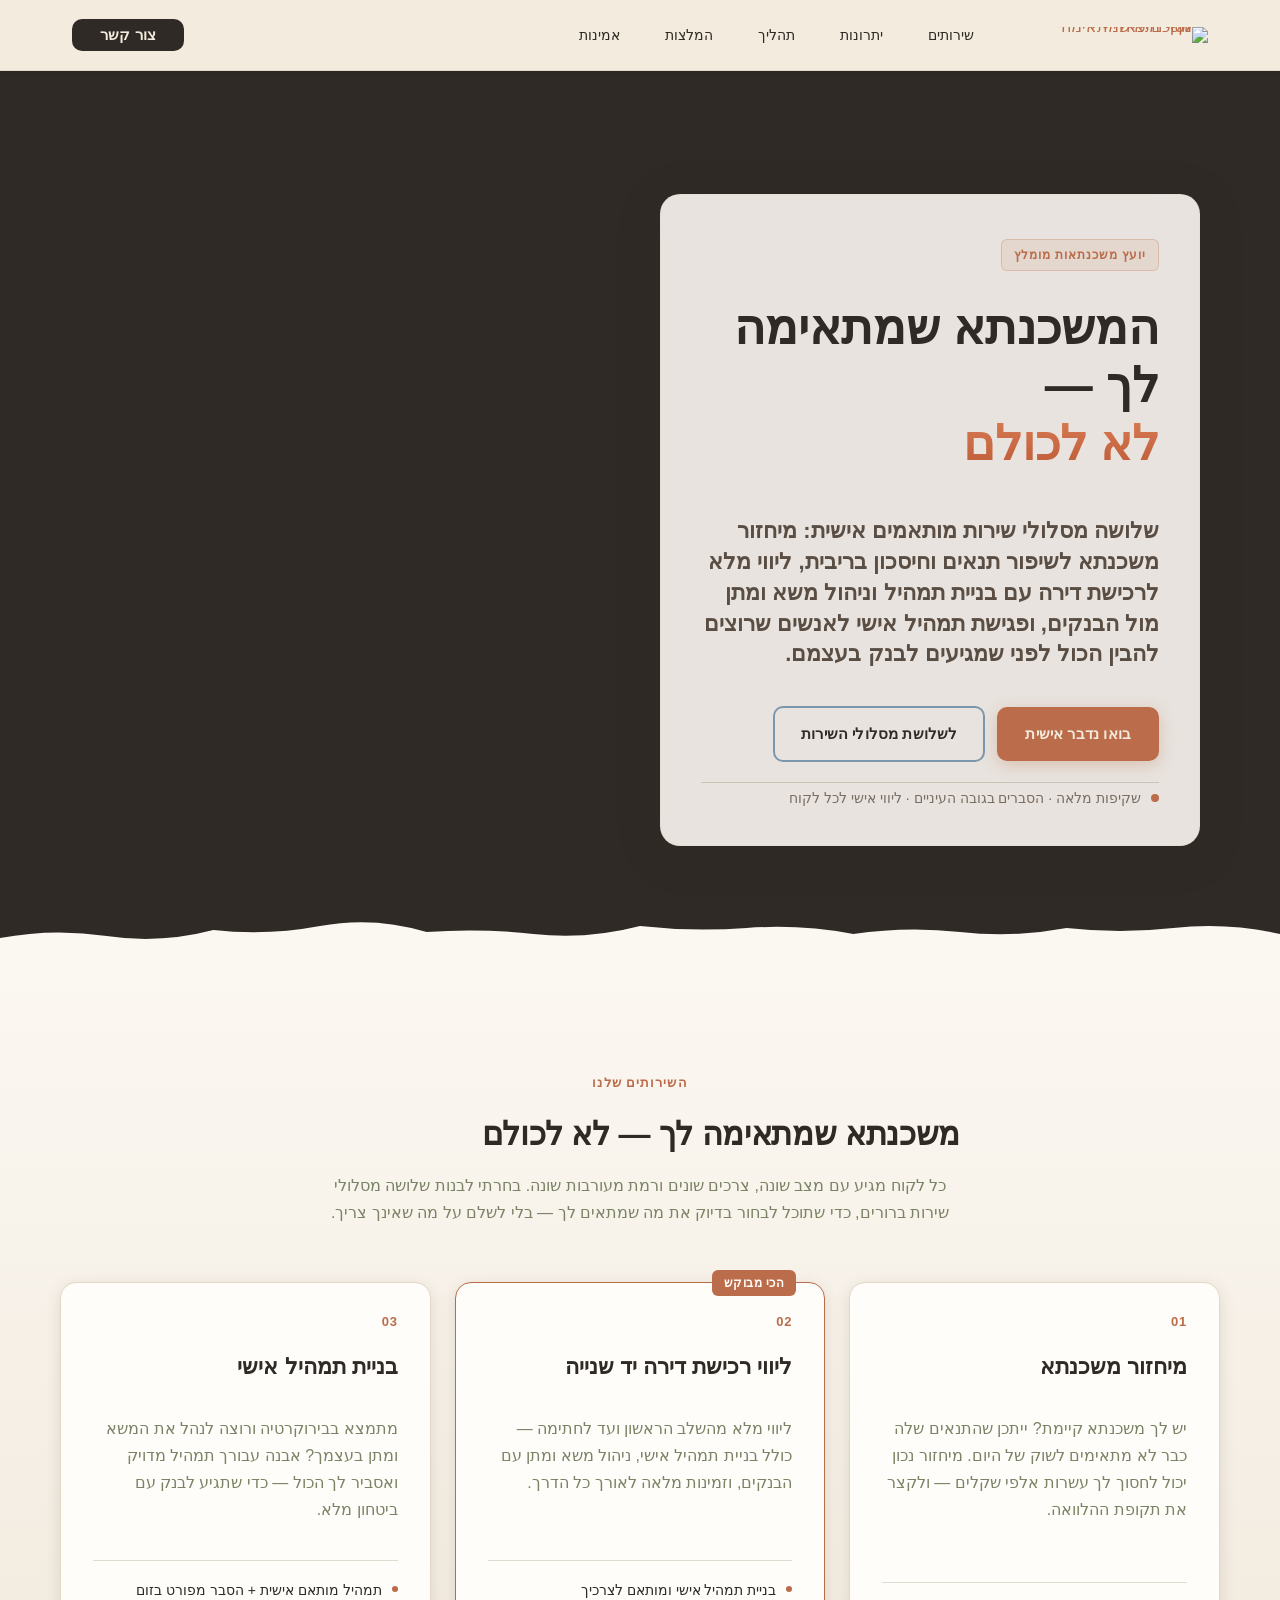
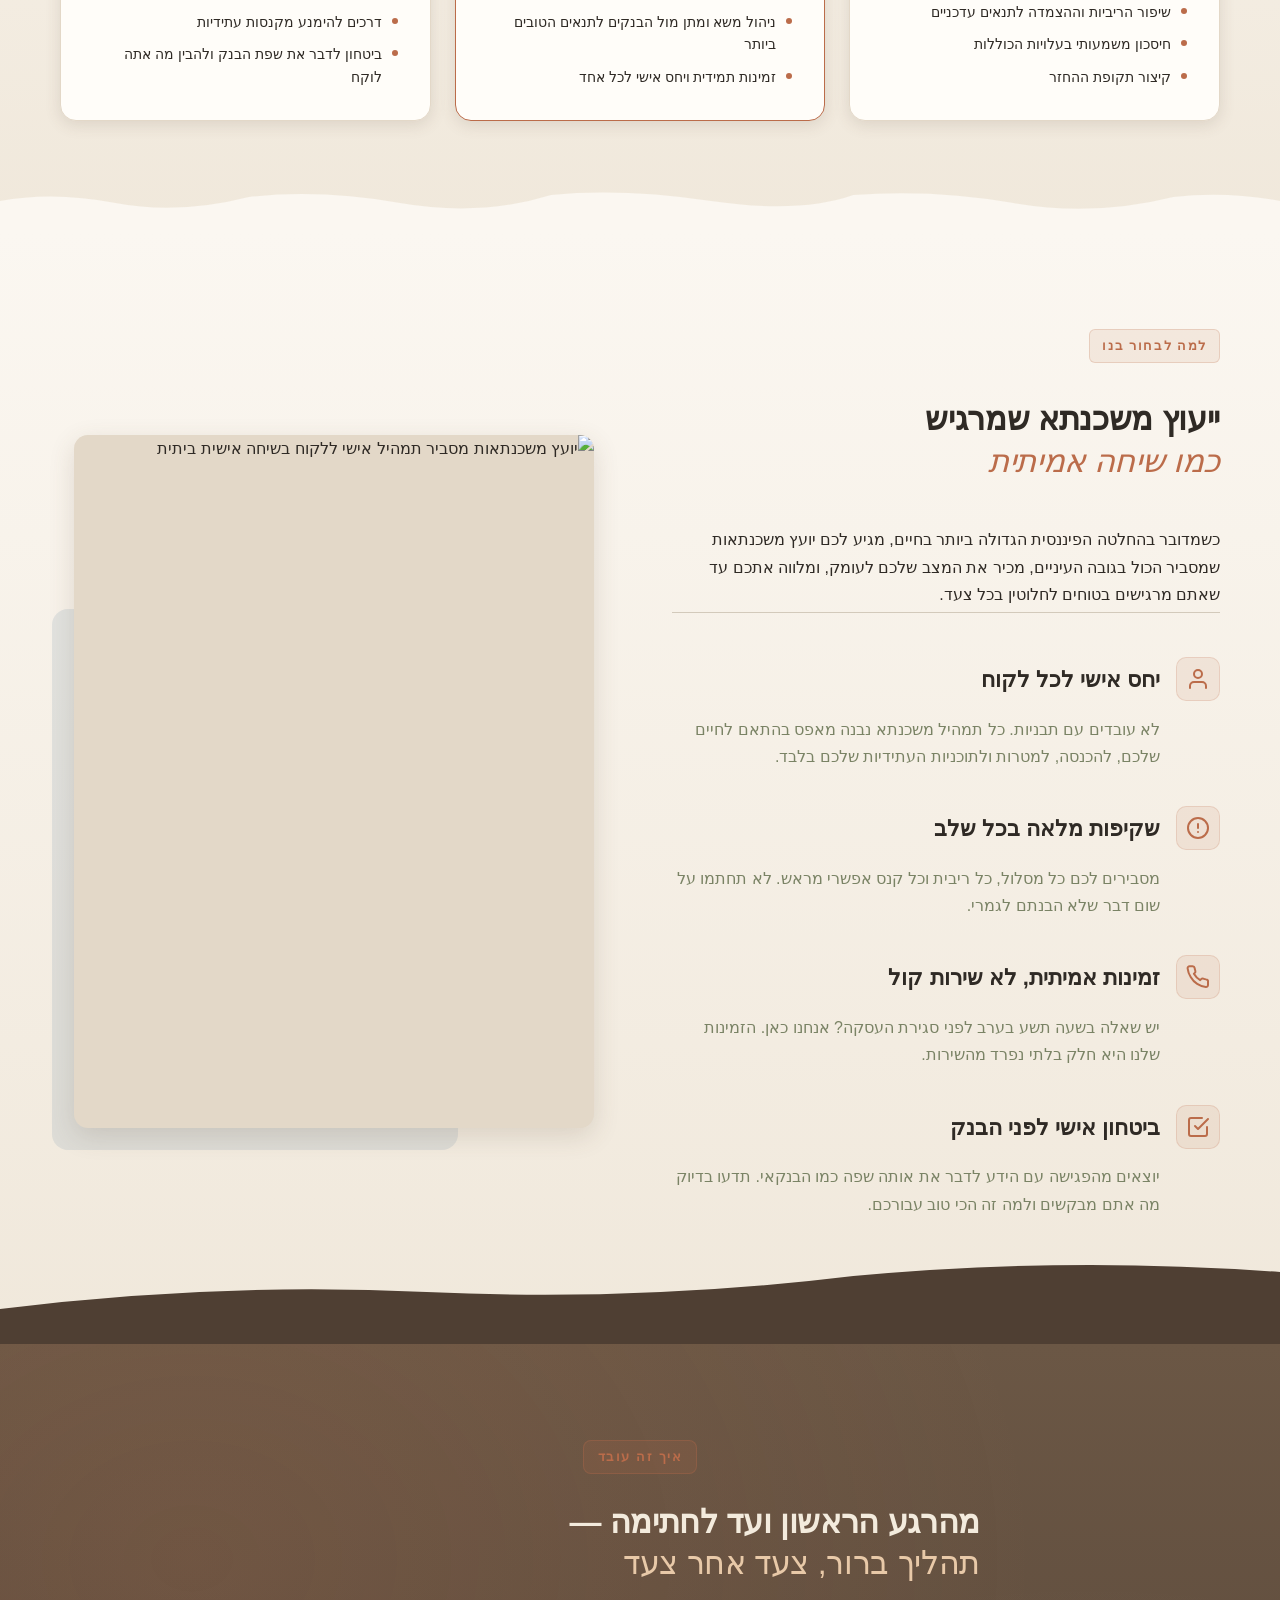
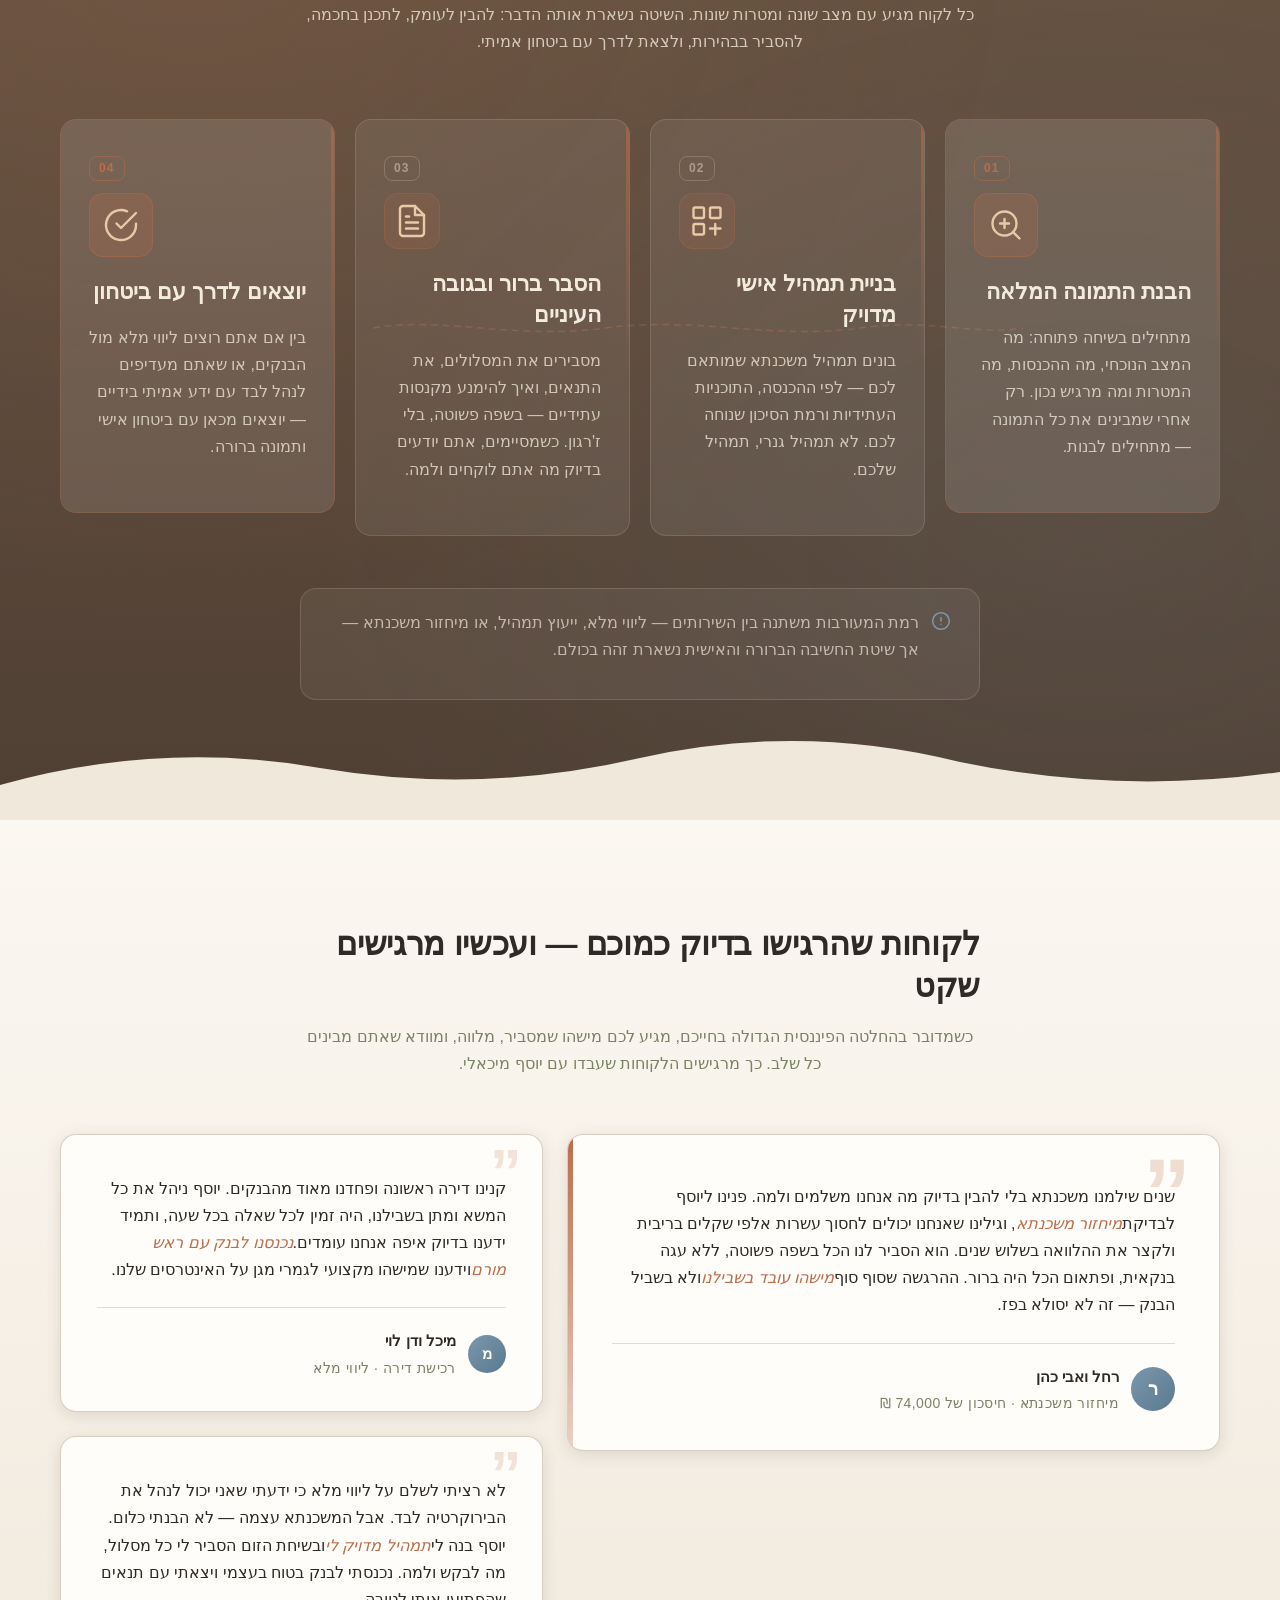
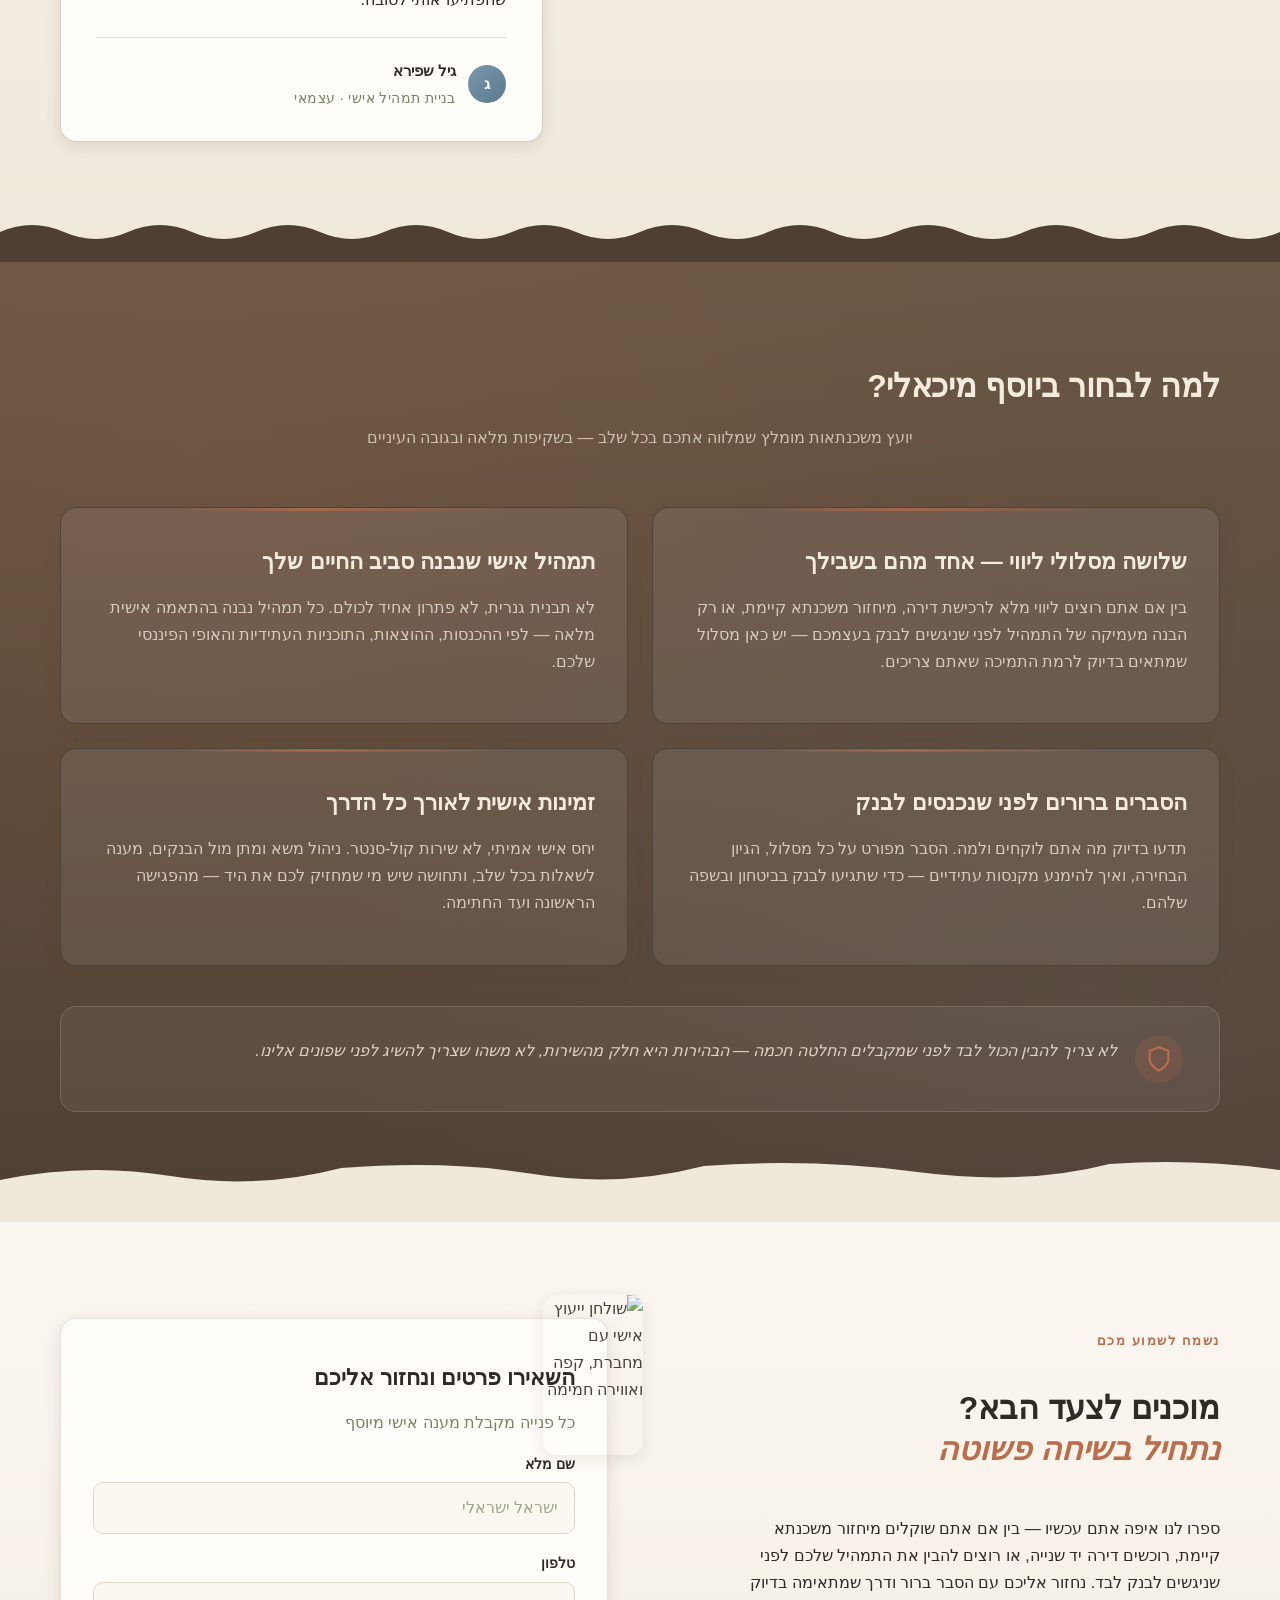
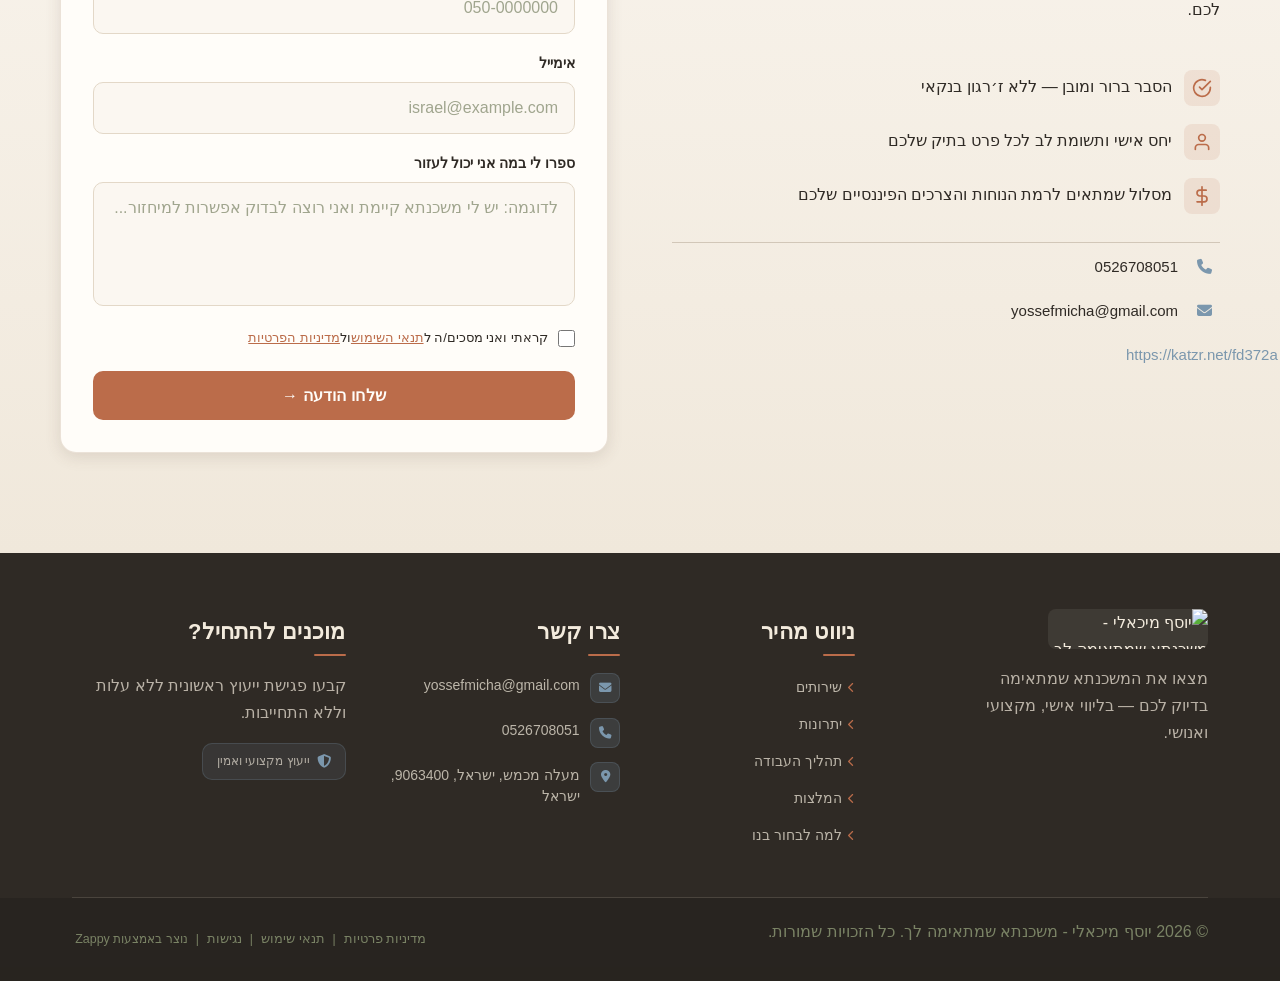
==== public/index.html @ ecaf6a0c "Incremental sync: 1 page(s) — update_text, update_alignment" ====
<!doctype html><html dir="rtl" lang="he"><head><meta charset="UTF-8"><meta content="width=device-width,initial-scale=1" name="viewport"><meta content="index, follow" name="robots"><title>יועץ משכנתאות מומלץ שחוסך לך כסף — יוסף מיכאלי - משכנתא שמתאימה לך</title><meta content="רוצה משכנתא שעובדת בשבילך? יוסף מיכאלי מציע ייעוץ אישי, שקוף ומקצועי לרכישת דירה ומיחזור משכנתא. חסוך בריבית ותגיע לבנק בביטחון מלא." name="description"><meta content="יועץ משכנתאות מומלץ, מיחזור משכנתא חיסכון בריבית, ייעוץ משכנתא לרכישת דירה יד שנייה, יועץ משכנתאות, תכנון תמהיל הלוואה" name="keywords"><link href="/assets/favicon.ico" rel="icon" type="image/x-icon"><link href="/assets/favicon-16x16.png" rel="icon" type="image/png" sizes="16x16"><link href="/assets/favicon-32x32.png" rel="icon" type="image/png" sizes="32x32"><link href="/assets/favicon-48x48.png" rel="icon" type="image/png" sizes="48x48"><link href="/assets/favicon-192x192.png" rel="icon" type="image/png" sizes="192x192"><link href="/assets/favicon-512x512.png" rel="icon" type="image/png" sizes="512x512"><link href="/assets/apple-touch-icon.png" rel="apple-touch-icon"><script>!function(){"use strict";var t="65981abc-c65f-439b-b1f8-ade1b8e1bbc7",e="https://api.zappy5.com/api/analytics/track",a=18e5,n=2592e6,o=!0,i=!0,r=!0;var s=function(){var e="zappy_visitor_"+t,a=null;try{if(a=localStorage.getItem(e)){var o=JSON.parse(a),i=Date.now();if(i-o.created<n)return o.lastSeen=i,localStorage.setItem(e,JSON.stringify(o)),o.id}}catch(t){console.warn("Zappy Analytics: LocalStorage not available")}var r="zv_"+Date.now()+"_"+Math.random().toString(36).substr(2,9);try{localStorage.setItem(e,JSON.stringify({id:r,created:Date.now(),lastSeen:Date.now()}))}catch(t){}return r}(),c=function(){var e="zappy_session_"+t,n=null;try{if(n=sessionStorage.getItem(e)){var o=JSON.parse(n),i=Date.now();if(i-o.timestamp<a)return o.timestamp=i,sessionStorage.setItem(e,JSON.stringify(o)),o.id}}catch(t){console.warn("Zappy Analytics: SessionStorage not available")}var r="zs_"+Date.now()+"_"+Math.random().toString(36).substr(2,9);try{sessionStorage.setItem(e,JSON.stringify({id:r,timestamp:Date.now()}))}catch(t){}return r}();function l(a,n){n=n||{};var o={website_id:t,event_type:a,page_path:window.location.pathname,referrer:document.referrer||"direct",visitor_id:s,session_id:c,metadata:n};if(navigator.sendBeacon){var i=new Blob([JSON.stringify(o)],{type:"application/json"});navigator.sendBeacon(e,i)}else fetch(e,{method:"POST",headers:{"Content-Type":"application/json"},body:JSON.stringify(o),keepalive:!0}).catch(function(t){console.warn("Zappy Analytics: Failed to track event",t)})}o&&l("pageview",{title:document.title,url:window.location.href}),i&&document.addEventListener("click",function(t){var e=t.target;if("BUTTON"===e.tagName||e.closest("button")){var a="BUTTON"===e.tagName?e:e.closest("button");l("click",{element:"button",text:a.textContent.trim().substring(0,100),id:a.id||null,class:a.className||null})}else if("A"===e.tagName||e.closest("a")){var n="A"===e.tagName?e:e.closest("a");l("navigation",{element:"link",text:n.textContent.trim().substring(0,100),href:n.href,external:n.hostname!==window.location.hostname})}},!0),r&&document.addEventListener("submit",function(t){var e=t.target;l("form_submit",{form_id:e.id||null,form_name:e.name||null,form_action:e.action||null,form_method:e.method||"GET"})},!0);var d=Date.now();window.addEventListener("beforeunload",function(){l("page_unload",{time_on_page:Math.floor((Date.now()-d)/1e3),page_path:window.location.pathname})}),window.zappyAnalytics={track:l,getVisitorId:function(){return s},getSessionId:function(){return c}}}()</script><meta content="יועץ משכנתאות מומלץ שחוסך לך כסף — יוסף מיכאלי - משכנתא שמתאימה לך" property="og:title"><meta content="רוצה משכנתא שעובדת בשבילך? יוסף מיכאלי מציע ייעוץ אישי, שקוף ומקצועי לרכישת דירה ומיחזור משכנתא. חסוך בריבית ותגיע לבנק בביטחון מלא." property="og:description"><meta content="summary_large_image" name="twitter:card"><meta content="יועץ משכנתאות מומלץ שחוסך לך כסף — יוסף מיכאלי - משכנתא שמתאימה לך" name="twitter:title"><meta content="רוצה משכנתא שעובדת בשבילך? יוסף מיכאלי מציע ייעוץ אישי, שקוף ומקצועי לרכישת דירה ומיחזור משכנתא. חסוך בריבית ותגיע לבנק בביטחון מלא." name="twitter:description"><meta content="website" property="og:type"><meta content="he_IL" property="og:locale"><link href="https://cdnjs.cloudflare.com/ajax/libs/font-awesome/6.4.0/css/all.min.css" rel="stylesheet"><link href="/assets/favicon.ico" rel="icon" type="image/x-icon"><link href="/assets/favicon-16x16.png" rel="icon" type="image/png" sizes="16x16"><link href="/assets/favicon-32x32.png" rel="icon" type="image/png" sizes="32x32"><link href="/assets/favicon-48x48.png" rel="icon" type="image/png" sizes="48x48"><link href="/assets/favicon-192x192.png" rel="icon" type="image/png" sizes="192x192"><link href="/assets/favicon-512x512.png" rel="icon" type="image/png" sizes="512x512"><link href="/assets/apple-touch-icon.png" rel="apple-touch-icon"><link href="https://cdn.jsdelivr.net/npm/vanilla-cookieconsent@3/dist/cookieconsent.css" rel="stylesheet"><script src="https://cdn.jsdelivr.net/npm/vanilla-cookieconsent@3/dist/cookieconsent.umd.js"></script><script src="https://cdn.jsdelivr.net/gh/mickidum/acc_toolbar/acctoolbar/acctoolbar.min.js"></script><link href="/styles.css" rel="stylesheet"><style id="zappy-dropdown-submenu-styles">#navMenu li:has(.sub-menu),.nav-menu li:has(.sub-menu),.navbar li:has(.sub-menu),nav li:has(.sub-menu){position:relative}#navMenu .sub-menu,.nav-menu .sub-menu,.navbar .sub-menu,nav .sub-menu{display:block!important;position:absolute!important;top:100%;left:0;min-width:220px;background:#fff;border-radius:8px;box-shadow:0 8px 25px rgba(0,0,0,.15);padding:8px 0;opacity:0;visibility:hidden;transform:translateY(10px);transition:all .3s ease;z-index:1000;list-style:none;pointer-events:none}#navMenu li:hover>.sub-menu,.nav-menu li:hover>.sub-menu,.navbar li:hover>.sub-menu,nav li:hover>.sub-menu{opacity:1!important;visibility:visible!important;transform:translateY(0)!important;pointer-events:auto!important}.sub-menu li{list-style:none;margin:0;padding:0}.sub-menu a{display:block!important;padding:10px 16px!important;color:var(--text-dark,#333)!important;font-weight:500;text-decoration:none;white-space:nowrap;transition:background-color .2s}.sub-menu .zappy-nav-child>a{padding-left:28px!important;font-size:.9em!important;opacity:.85!important}[dir=rtl] .sub-menu .zappy-nav-child>a,html[lang=ar] .sub-menu .zappy-nav-child>a,html[lang=he] .sub-menu .zappy-nav-child>a{padding-left:10px!important;padding-right:28px!important}.sub-menu .zappy-nav-parent>a{font-weight:600!important}.sub-menu a:hover{background-color:#f5f5f5}[dir=rtl] .nav-menu .sub-menu,[dir=rtl] .navbar .sub-menu,[dir=rtl] nav .sub-menu,html[lang=ar] .nav-menu .sub-menu,html[lang=ar] .navbar .sub-menu,html[lang=ar] nav .sub-menu,html[lang=he] .nav-menu .sub-menu,html[lang=he] .navbar .sub-menu,html[lang=he] nav .sub-menu{left:auto!important;right:0!important}.sub-menu:empty,.sub-menu:not(:has(li)):not(:has(> a)),.sub-menu:not(:has(li:not(.zappy-hidden-menu-item))):not(:has(> a)){display:none!important;opacity:0!important;visibility:hidden!important;pointer-events:none!important}li:has(.menu-group-title):hover>.sub-menu{opacity:1!important;visibility:visible!important;transform:translateY(0)!important;pointer-events:auto!important}#navMenu>li>.menu-group-title,.nav-menu>li>.menu-group-title{display:inline-block;padding:.5rem 1rem;cursor:default;user-select:none}@media (max-width:768px){#navMenu .sub-menu,.nav-menu .sub-menu,.navbar .sub-menu,nav .sub-menu{position:static!important;transform:none!important;box-shadow:none!important;background:0 0!important;max-height:0;overflow:hidden;opacity:0;visibility:hidden;transition:max-height .3s ease,opacity .3s ease;padding:0!important;border-radius:0!important}#navMenu .sub-menu.mobile-expanded,.nav-menu .sub-menu.mobile-expanded,.navbar .sub-menu.mobile-expanded{max-height:none!important;overflow-y:visible!important;opacity:1!important;visibility:visible!important;padding:8px 0 8px 16px!important}[dir=rtl] .sub-menu.mobile-expanded,html[lang=he] .sub-menu.mobile-expanded{padding:8px 16px 8px 0!important}#navMenu li:hover>.sub-menu,.nav-menu li:hover>.sub-menu,.navbar li:hover>.sub-menu,nav li:hover>.sub-menu{opacity:0;visibility:hidden;pointer-events:none}#navMenu li>.sub-menu.mobile-expanded,.nav-menu li>.sub-menu.mobile-expanded,.navbar li>.sub-menu.mobile-expanded,nav li>.sub-menu.mobile-expanded{opacity:1!important;visibility:visible!important;pointer-events:auto!important}#navMenu li:has(.sub-menu),.nav-menu li:has(.sub-menu),.navbar li:has(.sub-menu),nav li:has(.sub-menu){display:flex!important;flex-wrap:wrap!important;align-items:center!important;position:relative!important;min-height:44px!important}#navMenu li:has(.sub-menu)>a,.nav-menu li:has(.sub-menu)>a,.navbar li:has(.sub-menu)>a,nav li:has(.sub-menu)>a{flex:1!important;min-width:0!important}#navMenu li:has(.sub-menu)>.menu-group-title,.nav-menu li:has(.sub-menu)>.menu-group-title,.navbar li:has(.sub-menu)>.menu-group-title,nav li:has(.sub-menu)>.menu-group-title{flex:1!important;min-width:0!important;padding:0!important;line-height:inherit!important}#navMenu li:has(.sub-menu)>.sub-menu,.nav-menu li:has(.sub-menu)>.sub-menu,.navbar li:has(.sub-menu)>.sub-menu,nav li:has(.sub-menu)>.sub-menu{flex-basis:100%!important;width:100%!important}#navMenu li:has(.sub-menu)>a [class*=arrow],#navMenu li:has(.sub-menu)>a [class*=chevron],.nav-menu li:has(.sub-menu)>a .fa-angle-down,.nav-menu li:has(.sub-menu)>a .fa-chevron-down,.nav-menu li:has(.sub-menu)>a [class*=arrow],.nav-menu li:has(.sub-menu)>a [class*=chevron],nav li:has(.sub-menu)>a [class*=arrow],nav li:has(.sub-menu)>a [class*=chevron]{display:none!important;visibility:hidden!important}.mobile-submenu-toggle{display:flex!important;align-items:center!important;justify-content:center!important;width:44px!important;height:auto!important;background:0 0!important;border:none!important;cursor:pointer!important;color:var(--text-dark)!important;position:static!important;flex-shrink:0!important;align-self:stretch!important;z-index:2!important;padding:0!important;margin:0!important}.mobile-submenu-toggle::after{content:''!important;width:0!important;height:0!important;border-left:6px solid transparent!important;border-right:6px solid transparent!important;border-top:7px solid currentColor!important;transition:transform .3s ease!important}.mobile-submenu-toggle.expanded::after{transform:rotate(180deg)!important}.sub-menu a{padding:10px 0!important;display:block!important;color:var(--text-dark)!important;white-space:normal!important}.sub-menu .zappy-nav-child>a{padding-left:28px!important;font-size:.9em!important;opacity:.85!important}[dir=rtl] .sub-menu .zappy-nav-child>a,html[lang=ar] .sub-menu .zappy-nav-child>a,html[lang=he] .sub-menu .zappy-nav-child>a{padding-left:0!important;padding-right:28px!important}.sub-menu .zappy-nav-parent>a{font-weight:600!important}#navMenu.active,.nav-menu.active{max-width:100vw!important;overflow-x:hidden!important;box-sizing:border-box!important}.navbar .sub-menu li a,.zappy-products-dropdown .sub-menu a,nav.navbar .sub-menu li a{color:var(--text-dark)!important}}@media (min-width:769px){.mobile-submenu-toggle{display:none!important}}</style><style id="mobile-lang-menu-deployed-css">@media (max-width:768px){.lang-switcher,.nav-container .lang-switcher,.nav-cta-container .lang-switcher,.nav-ecommerce-icons .lang-switcher,.nav-icons-left .lang-switcher,.navbar .lang-switcher,.navbar .nav-cta-container .lang-switcher{display:none!important}.mobile-lang-menu{width:100%;border-top:1px solid rgba(128,128,128,.2);padding:8px 0 0 0;margin-top:8px}.mobile-lang-toggle{display:flex!important;align-items:center;justify-content:space-between;width:100%;padding:12px 16px;background:0 0;border:none;cursor:pointer;font-size:15px;color:inherit;font-family:inherit}.mobile-lang-toggle::after{content:'';display:inline-block;width:8px;height:8px;border-right:2px solid currentColor;border-bottom:2px solid currentColor;transform:rotate(45deg);transition:transform .3s ease;margin-left:8px}.mobile-lang-toggle.expanded::after{transform:rotate(-135deg)}.mobile-lang-options{max-height:0;overflow:hidden;transition:max-height .3s ease}.mobile-lang-options.expanded{max-height:300px}.mobile-lang-option{display:flex!important;align-items:center;gap:10px;padding:10px 24px;text-decoration:none;color:inherit;font-size:14px;font-family:inherit}.mobile-lang-option:hover{background:rgba(128,128,128,.1)}.mobile-lang-option.active{font-weight:600;opacity:.7;pointer-events:none}.mobile-lang-option img{width:20px;height:20px;border-radius:50%}}@media (min-width:769px){.mobile-lang-menu{display:none!important}}</style><style id="zappy-widget-visibility">#mic-access-tool-box,#mic-access-tool-general-button,#mic-init-access-tool #mic-access-tool-box,#mic-init-access-tool #mic-access-tool-general-button,#mic-init-access-tool .mic-access-tool-general-button,._access-icon,._access-menu,.mic-access-tool-box,.mic-access-tool-general-button,div[id*=mic-access-tool-box]{display:none!important;visibility:hidden!important;opacity:0!important;pointer-events:none!important}</style></head><body><nav class="navbar" dir="rtl"><button class="mobile-toggle" aria-label="Menu" id="mobileToggle"><svg viewBox="0 0 24 24" height="24" width="24" fill="none" class="hamburger-icon"><path d="M3 12h18M3 6h18M3 18h18" stroke="currentColor" stroke-width="2" stroke-linecap="round"></path></svg><svg viewBox="0 0 24 24" height="24" width="24" fill="none" class="close-icon" style="display:none"><path d="M18 6L6 18M6 6l12 12" stroke="currentColor" stroke-width="2" stroke-linecap="round"></path></svg></button><button class="phone-header-btn" aria-label="Call" data-phone="0526708051"><svg viewBox="0 0 24 24" height="20" width="20" fill="currentColor"><path d="M22 16.92v3a2 2 0 0 1-2.18 2 19.79 19.79 0 0 1-8.63-3.07 19.5 19.5 0 0 1-6-6 19.79 19.79 0 0 1-3.07-8.67A2 2 0 0 1 4.11 2h3a2 2 0 0 1 2 1.72 12.84 12.84 0 0 0 .7 2.81 2 2 0 0 1-.45 2.11L8.09 9.91a16 16 0 0 0 6 6l1.27-1.27a2 2 0 0 1 2.11-.45 12.84 12.84 0 0 0 2.81.7A2 2 0 0 1 22 16.92z"></path></svg></button><div class="nav-container"><div class="nav-right-group"><div class="nav-brand"><a href="/" class="logo-link"><img alt="יוסף מיכאלי - משכנתא שמתאימה לך" src="/assets/logo.webp" class="logo"></a></div><ul class="nav-menu" id="navMenu"><li><a href="#services">שירותים</a></li><li><a href="#benefits">יתרונות</a></li><li><a href="#process">תהליך</a></li><li><a href="#testimonials">המלצות</a></li><li><a href="#trust-signals">אמינות</a></li></ul></div><div class="nav-cta-container"><a href="#contact" class="nav-cta-btn">צור קשר</a></div></div></nav><script>window.addEventListener("load",function(){const e=document.querySelector(".navbar, nav, header");if(!e)return void console.log("[Navbar] Navbar element not found");let t=document.getElementById("mobileToggle")||document.querySelector(".mobile-toggle")||document.querySelector(".hamburger")||document.querySelector(".hamburger-menu")||document.querySelector(".menu-toggle")||document.querySelector(".burger-menu")||document.querySelector('[aria-label="Menu"]')||document.querySelector('[aria-label="תפריט"]');const o=document.querySelector(".phone-header-btn"),n=window.getComputedStyle(e);let r=n.backgroundColor;if(console.log("[Navbar] Initial navbar background:",r),"transparent"===r||"rgba(0, 0, 0, 0)"===r||r.startsWith("rgba")&&r.includes(", 0)")){const e=n.backgroundImage;if(e&&"none"!==e)console.log("[Navbar] Navbar has background image/gradient, using dark text"),r="rgb(240, 240, 240)";else{const e=window.getComputedStyle(document.body).backgroundColor;console.log("[Navbar] Navbar transparent, using body background:",e),r=e}}const i=r.match(/\d+/g);if(i&&i.length>=3){const e=(.299*parseInt(i[0])+.587*parseInt(i[1])+.114*parseInt(i[2]))/255;console.log("[Navbar] Mobile button colors preserved from Claude CSS (luminance:",e.toFixed(2)+")");const n=document.createElement("style");n.id="zappy-mobile-nav-fix";document.documentElement.lang;document.documentElement.dir,n.textContent='\n        /* Hide mobile buttons on desktop, show only on mobile */\n        @media (min-width: 769px) {\n          .mobile-toggle,\n          .phone-header-btn {\n            display: none !important;\n          }\n        }\n        \n        /* Show and position mobile buttons correctly on mobile */\n        @media (max-width: 768px) {\n          .mobile-toggle,\n          .phone-header-btn {\n            position: absolute !important;\n            top: 50% !important;\n            transform: translateY(-50%) !important;\n            z-index: 1001 !important;\n            display: flex !important;\n            align-items: center !important;\n            justify-content: center !important;\n            width: 36px !important;\n            height: 36px !important;\n            border-radius: 50% !important;\n            border: none !important;\n            cursor: pointer !important;\n            padding: 6px !important;\n            background: none !important;\n            color: var(--nav-text, var(--text-dark)) !important;\n          }\n          \n          /* LTR positioning (default): hamburger LEFT, phone RIGHT */\n          html:not([dir="rtl"]):not([lang="he"]):not([lang="ar"]) .mobile-toggle,\n          html[dir="ltr"] .mobile-toggle {\n            left: 12px !important;\n            right: auto !important;\n          }\n          html:not([dir="rtl"]):not([lang="he"]):not([lang="ar"]) .phone-header-btn,\n          html[dir="ltr"] .phone-header-btn {\n            right: 12px !important;\n            left: auto !important;\n          }\n          \n          /* RTL positioning: hamburger RIGHT, phone LEFT */\n          html[dir="rtl"] .mobile-toggle,\n          html[lang="he"] .mobile-toggle,\n          html[lang="ar"] .mobile-toggle {\n            right: 12px !important;\n            left: auto !important;\n          }\n          html[dir="rtl"] .phone-header-btn,\n          html[lang="he"] .phone-header-btn,\n          html[lang="ar"] .phone-header-btn {\n            left: 12px !important;\n            right: auto !important;\n          }\n          \n          /* CRITICAL: Ensure nav-container has min-height on mobile */\n          /* All children are positioned absolutely/fixed on mobile, so height:auto collapses to 0 */\n          .nav-container {\n            min-height: 70px !important;\n            position: relative !important;\n          }\n          \n          /* Ensure SVG icons are properly sized and inherit color */\n          .mobile-toggle svg,\n          .phone-header-btn svg {\n            width: 24px !important;\n            height: 24px !important;\n            /* Don\'t force display - let JavaScript control hamburger/close toggle */\n          }\n          \n          /* Reset nav-cta-container on mobile - remove desktop box-shadow/padding */\n          /* that creates a visible ghost box when CTA button is hidden */\n          .nav-cta-container {\n            box-shadow: none !important;\n            padding: 0 !important;\n          }\n          \n          /* Hide nav-cta-container entirely on mobile when there\'s no lang-switcher */\n          /* (only the CTA button is inside, and it\'s hidden on mobile) */\n          .nav-cta-container:not(:has(.lang-switcher)) {\n            display: none !important;\n          }\n          \n          /* CRITICAL: Prevent hero image fade gradient from bleeding over headline text */\n          /* The .image-fade-gradient has bottom: -30px (extends below parent) */\n          /* On mobile stacked layout, this overlaps the h1 text below the image */\n          .hero-image-column {\n            overflow: hidden !important;\n          }\n          .image-fade-gradient {\n            bottom: 0 !important;\n          }\n          \n          /* Hide desktop language switcher on mobile - hamburger menu handles it */\n          /* High specificity to override stored CSS */\n          .lang-switcher,\n          .nav-cta-container .lang-switcher,\n          .nav-container .lang-switcher,\n          .navbar .lang-switcher,\n          .navbar .nav-cta-container .lang-switcher {\n            display: none !important;\n          }\n        }\n      ';const r=document.getElementById("zappy-mobile-nav-fix");r&&r.remove(),document.head.appendChild(n),console.log("[Navbar] Critical CSS injected for mobile nav positioning");const l=window.innerWidth<=768;if(t){const e=t.querySelector(".hamburger-icon"),o=t.querySelector(".close-icon");e&&(e.style.setProperty("width","24px","important"),e.style.setProperty("height","24px","important"),e.style.setProperty("display","block","important")),o&&(o.style.setProperty("width","24px","important"),o.style.setProperty("height","24px","important"),o.style.setProperty("display","none","important")),l?(t.style.setProperty("position","absolute","important"),t.style.setProperty("top","50%","important"),t.style.setProperty("transform","translateY(-50%)","important"),t.style.setProperty("z-index","1001","important"),t.style.removeProperty("left"),t.style.removeProperty("right"),console.log("[Navbar] Mobile toggle positioning applied (mobile viewport)")):(t.style.removeProperty("position"),t.style.removeProperty("top"),t.style.removeProperty("transform"),t.style.removeProperty("z-index"),t.style.removeProperty("left"),t.style.removeProperty("right"),console.log("[Navbar] Desktop viewport - cleared mobile toggle inline positioning"))}if(o){const e=o.querySelector("svg");e&&(e.style.width="24px",e.style.height="24px",e.setAttribute("width","24"),e.setAttribute("height","24")),l?(o.style.setProperty("position","absolute","important"),o.style.setProperty("top","50%","important"),o.style.setProperty("transform","translateY(-50%)","important"),o.style.setProperty("z-index","1001","important"),o.style.removeProperty("left"),o.style.removeProperty("right"),console.log("[Navbar] Phone button positioning applied (mobile viewport)")):(o.style.removeProperty("position"),o.style.removeProperty("top"),o.style.removeProperty("transform"),o.style.removeProperty("z-index"),o.style.removeProperty("left"),o.style.removeProperty("right"),console.log("[Navbar] Desktop viewport - cleared phone button inline positioning"))}}else console.log("[Navbar] Could not parse background color:",r);t=document.getElementById("mobileToggle")||document.querySelector(".mobile-toggle")||document.querySelector(".hamburger")||document.querySelector(".hamburger-menu")||document.querySelector(".menu-toggle")||document.querySelector(".burger-menu")||document.querySelector('[aria-label="Menu"]')||document.querySelector('[aria-label="תפריט"]');const l=document.getElementById("navMenu")||document.querySelector(".nav-menu")||document.querySelector(".nav-links")||document.querySelector("nav ul:not(.submenu)");if(!t||!l)return void console.log("[Navbar] Mobile toggle or menu not found:",{toggle:!!t,menu:!!l});l.id||(l.id="navMenu"),console.log("[Navbar] Initializing mobile menu...");const a=t.cloneNode(!0);t.parentNode.replaceChild(a,t),a.addEventListener("click",function(e){e.preventDefault(),e.stopPropagation();const t=this.querySelector(".hamburger-icon"),o=this.querySelector(".close-icon");l.classList.contains("active")?(l.classList.remove("active"),t&&t.style.setProperty("display","block","important"),o&&o.style.setProperty("display","none","important"),document.body.style.overflow="",console.log("[Navbar] Menu closed")):(l.classList.add("active"),t&&t.style.setProperty("display","none","important"),o&&o.style.setProperty("display","block","important"),document.body.style.overflow="hidden",console.log("[Navbar] Menu opened"))}),l.querySelectorAll("a").forEach(function(e){e.addEventListener("click",function(){if("#"===this.getAttribute("href"))return;const e=a.querySelector(".hamburger-icon"),t=a.querySelector(".close-icon");l.classList.remove("active"),e&&e.style.setProperty("display","block","important"),t&&t.style.setProperty("display","none","important"),document.body.style.overflow="",console.log("[Navbar] Menu closed (link clicked)")})});var s=l.querySelectorAll(".dropdown-toggle");s.forEach(function(e){e.addEventListener("click",function(e){e.preventDefault(),e.stopPropagation();var t=this.closest(".nav-dropdown");t&&(t.parentNode.querySelectorAll(".nav-dropdown.open").forEach(function(e){e!==t&&e.classList.remove("open")}),t.classList.toggle("open"),console.log("[Navbar] Dropdown toggled:",t.classList.contains("open")?"open":"closed"))})}),document.addEventListener("click",function(e){e.target.closest(".nav-dropdown")||document.querySelectorAll(".nav-dropdown.open").forEach(function(e){e.classList.remove("open")})}),console.log("[Navbar] Dropdown handlers initialized for "+s.length+" dropdowns"),o&&o.addEventListener("click",function(){const e=document.querySelectorAll('a[href^="tel:"]'),t=e.length>0?e[0].getAttribute("href").replace("tel:",""):"0526708051";window.location.href="tel:"+t,console.log("[Navbar] Phone button clicked")}),console.log("[Navbar] Mobile menu initialized successfully");const p=function(){const e=document.querySelector(".whatsapp-float");e&&(window.innerWidth>=769?(e.style.setProperty("display","none","important"),e.style.setProperty("visibility","hidden","important"),e.style.setProperty("opacity","0","important"),e.style.setProperty("pointer-events","none","important"),console.log("[WhatsApp] Button hidden on desktop")):(e.style.removeProperty("display"),e.style.removeProperty("visibility"),e.style.removeProperty("opacity"),e.style.removeProperty("pointer-events"),console.log("[WhatsApp] Button visible on mobile")))};let c;p(),window.addEventListener("resize",function(){clearTimeout(c),c=setTimeout(p,100)})})</script><main><section class="index-hero-section" data-layout-spec="בית-hero" dir="rtl" id="hero" data-hero-type="fullscreen-scrim"><div class="index-hero-bg"><img alt="יועץ משכנתאות מקצועי בפגישה אישית עם לקוחות בבית" src="/assets/site-index-hero-image-1.webp" data-context="Warm daylight home consultation scene: a friendly Israeli mortgage advisor sitting across a dining table from a couple, notebook pages and printed mortgage documents spread on the table, a steaming coffee cup nearby, natural sunlight streaming through a window, relaxed and trusting body language, warm home interior with wooden furniture, soft cream and terracotta tones, photorealistic, wide angle, horizontal format, no text overlays" data-placeholder="index-hero-image-1" height="900" width="1440" data-hero-bg="true"></div><div class="index-hero-scrim" aria-hidden="true"></div><div class="index-hero-container"><div class="index-hero-card"><span class="index-hero-label">יועץ משכנתאות מומלץ</span><h1 class="index-hero-h1">המשכנתא שמתאימה לך —<br><em>לא לכולם</em></h1><h3 class="index-hero-subtitle">שלושה מסלולי שירות מותאמים אישית: מיחזור משכנתא לשיפור תנאים וחיסכון בריבית, ליווי מלא לרכישת דירה עם בניית תמהיל וניהול משא ומתן מול הבנקים, ופגישת תמהיל אישי לאנשים שרוצים להבין הכול לפני שמגיעים לבנק בעצמם.</h3><div class="index-hero-ctas"><a href="#contact" class="index-hero-btn-primary">בואו נדבר אישית</a><a href="#services" class="index-hero-btn-secondary">לשלושת מסלולי השירות</a></div><div class="index-hero-trust"><span class="index-hero-trust-dot" aria-hidden="true"></span><small>שקיפות מלאה · הסברים בגובה העיניים · ליווי אישי לכל לקוח</small></div></div></div><div class="index-hero-divider-wrapper"><svg viewBox="0 0 1440 72" xmlns="http://www.w3.org/2000/svg" aria-hidden="true" data-no-icon-edit="true" preserveAspectRatio="none"><path d="M0,72 L0,38 Q60,28 120,36 T240,30 Q300,36 360,26 T480,32 Q540,28 600,34 T720,26 Q780,32 840,28 T960,34 Q1020,26 1080,32 T1200,28 Q1260,34 1320,28 T1440,34 L1440,72 Z" fill="#FBF7F1"></path></svg></div></section><section class="index-services-section" data-layout-spec="בית-services" dir="rtl" id="services"><div class="index-services-container"><div class="index-services-intro"><span class="index-services-eyebrow">השירותים שלנו</span><h2 class="index-services-title">משכנתא שמתאימה לך — לא לכולם</h2><p class="index-services-subtitle">כל לקוח מגיע עם מצב שונה, צרכים שונים ורמת מעורבות שונה. בחרתי לבנות שלושה מסלולי שירות ברורים, כדי שתוכל לבחור בדיוק את מה שמתאים לך — בלי לשלם על מה שאינך צריך.</p></div><div class="index-services-grid"><article class="index-services-card"><div class="index-services-card-number">01</div><h3 class="index-services-card-title">מיחזור משכנתא</h3><p class="index-services-card-desc">יש לך משכנתא קיימת? ייתכן שהתנאים שלה כבר לא מתאימים לשוק של היום. מיחזור נכון יכול לחסוך לך עשרות אלפי שקלים — ולקצר את תקופת ההלוואה.</p><ul class="index-services-bullets"><li>שיפור הריביות וההצמדה לתנאים עדכניים</li><li>חיסכון משמעותי בעלויות הכוללות</li><li>קיצור תקופת ההחזר</li></ul></article><article class="index-services-card index-services-card--featured"><div class="index-services-card-number">02</div><h3 class="index-services-card-title">ליווי רכישת דירה יד שנייה</h3><p class="index-services-card-desc">ליווי מלא מהשלב הראשון ועד לחתימה — כולל בניית תמהיל אישי, ניהול משא ומתן עם הבנקים, וזמינות מלאה לאורך כל הדרך.</p><ul class="index-services-bullets"><li>בניית תמהיל אישי ומותאם לצרכיך</li><li>ניהול משא ומתן מול הבנקים לתנאים הטובים ביותר</li><li>זמינות תמידית ויחס אישי לכל אחד</li></ul></article><article class="index-services-card"><div class="index-services-card-number">03</div><h3 class="index-services-card-title">בניית תמהיל אישי</h3><p class="index-services-card-desc">מתמצא בבירוקרטיה ורוצה לנהל את המשא ומתן בעצמך? אבנה עבורך תמהיל מדויק ואסביר לך הכול — כדי שתגיע לבנק עם ביטחון מלא.</p><ul class="index-services-bullets"><li>תמהיל מותאם אישית + הסבר מפורט בזום</li><li>דרכים להימנע מקנסות עתידיות</li><li>ביטחון לדבר את שפת הבנק ולהבין מה אתה לוקח</li></ul></article></div></div><div class="index-services-divider-wrapper"><svg viewBox="0 0 1440 80" xmlns="http://www.w3.org/2000/svg" aria-hidden="true" data-no-icon-edit="true" preserveAspectRatio="none"><path d="M0,80 L0,48 Q60,38 130,50 T280,44 Q360,36 450,50 T620,42 Q700,35 800,48 T960,42 Q1050,36 1140,50 T1320,44 Q1380,38 1440,48 L1440,80 Z" fill="#FBF7F1"></path></svg></div></section><section class="index-benefits-section" data-layout-spec="בית-benefits" dir="rtl" id="benefits"><div class="index-benefits-container"><div class="index-benefits-grid"><div class="index-benefits-content"><span class="index-benefits-eyebrow">למה לבחור בנו</span><h2 class="index-benefits-heading">ייעוץ משכנתא שמרגיש<br><em>כמו שיחה אמיתית</em></h2><p class="index-benefits-intro">כשמדובר בהחלטה הפיננסית הגדולה ביותר בחיים, מגיע לכם יועץ משכנתאות שמסביר הכול בגובה העיניים, מכיר את המצב שלכם לעומק, ומלווה אתכם עד שאתם מרגישים בטוחים לחלוטין בכל צעד.</p><ul class="index-benefits-list"><li class="index-benefits-item"><div class="index-benefits-icon-wrap"><svg viewBox="0 0 24 24" xmlns="http://www.w3.org/2000/svg" data-element-type="icon" data-icon-type="svg" height="24" width="24" fill="none" stroke="currentColor" stroke-linecap="round" stroke-linejoin="round" stroke-width="2" aria-hidden="true"><path d="M20 21v-2a4 4 0 0 0-4-4H8a4 4 0 0 0-4 4v2"></path><circle cx="12" cy="7" r="4"></circle></svg></div><div class="index-benefits-item-content"><h3 class="index-benefits-item-title">יחס אישי לכל לקוח</h3><p class="index-benefits-item-text">לא עובדים עם תבניות. כל תמהיל משכנתא נבנה מאפס בהתאם לחיים שלכם, להכנסה, למטרות ולתוכניות העתידיות שלכם בלבד.</p></div></li><li class="index-benefits-item"><div class="index-benefits-icon-wrap"><svg viewBox="0 0 24 24" xmlns="http://www.w3.org/2000/svg" data-element-type="icon" data-icon-type="svg" height="24" width="24" fill="none" stroke="currentColor" stroke-linecap="round" stroke-linejoin="round" stroke-width="2" aria-hidden="true"><circle cx="12" cy="12" r="10"></circle><line x1="12" x2="12" y1="8" y2="12"></line><line x1="12" x2="12.01" y1="16" y2="16"></line></svg></div><div class="index-benefits-item-content"><h3 class="index-benefits-item-title">שקיפות מלאה בכל שלב</h3><p class="index-benefits-item-text">מסבירים לכם כל מסלול, כל ריבית וכל קנס אפשרי מראש. לא תחתמו על שום דבר שלא הבנתם לגמרי.</p></div></li><li class="index-benefits-item"><div class="index-benefits-icon-wrap"><svg viewBox="0 0 24 24" xmlns="http://www.w3.org/2000/svg" data-element-type="icon" data-icon-type="svg" height="24" width="24" fill="none" stroke="currentColor" stroke-linecap="round" stroke-linejoin="round" stroke-width="2" aria-hidden="true"><path d="M22 16.92v3a2 2 0 0 1-2.18 2 19.79 19.79 0 0 1-8.63-3.07A19.5 19.5 0 0 1 4.69 12 19.79 19.79 0 0 1 1.61 3.41 2 2 0 0 1 3.6 1.22h3a2 2 0 0 1 2 1.72c.127.96.361 1.903.7 2.81a2 2 0 0 1-.45 2.11L7.91 8.82a16 16 0 0 0 6.29 6.29l.98-.98a2 2 0 0 1 2.11-.45c.907.339 1.85.573 2.81.7A2 2 0 0 1 22 16.92z"></path></svg></div><div class="index-benefits-item-content"><h3 class="index-benefits-item-title">זמינות אמיתית, לא שירות קול</h3><p class="index-benefits-item-text">יש שאלה בשעה תשע בערב לפני סגירת העסקה? אנחנו כאן. הזמינות שלנו היא חלק בלתי נפרד מהשירות.</p></div></li><li class="index-benefits-item"><div class="index-benefits-icon-wrap"><svg viewBox="0 0 24 24" xmlns="http://www.w3.org/2000/svg" data-element-type="icon" data-icon-type="svg" height="24" width="24" fill="none" stroke="currentColor" stroke-linecap="round" stroke-linejoin="round" stroke-width="2" aria-hidden="true"><polyline points="9 11 12 14 22 4"></polyline><path d="M21 12v7a2 2 0 0 1-2 2H5a2 2 0 0 1-2-2V5a2 2 0 0 1 2-2h11"></path></svg></div><div class="index-benefits-item-content"><h3 class="index-benefits-item-title">ביטחון אישי לפני הבנק</h3><p class="index-benefits-item-text">יוצאים מהפגישה עם הידע לדבר את אותה שפה כמו הבנקאי. תדעו בדיוק מה אתם מבקשים ולמה זה הכי טוב עבורכם.</p></div></li></ul></div><div class="index-benefits-image-col"><div class="index-benefits-image-wrapper"><div class="index-benefits-backplate" aria-hidden="true"></div><figure class="index-benefits-figure"><img alt="יועץ משכנתאות מסביר תמהיל אישי ללקוח בשיחה אישית ביתית" src="/assets/site-index-benefits-image-1.webp" class="index-benefits-photo" data-context="Warm, intimate home setting showing a mortgage advisor and client sitting at a kitchen table, having a face-to-face conversation. Open notebooks with handwritten notes and highlighted pages visible on the table. Natural light, soft warm tones, genuine human connection. No formal office setting — feels like a trusted friend explaining financial options clearly. Israeli-style home environment, relaxed and personal atmosphere." data-placeholder="index-benefits-image-1" height="740" width="600"></figure></div></div></div></div><div class="index-benefits-divider-wrapper"><svg viewBox="0 0 1200 90" xmlns="http://www.w3.org/2000/svg" aria-hidden="true" data-no-icon-edit="true" preserveAspectRatio="none"><path d="M0,90 L0,55 Q200,28 400,38 Q600,48 800,22 Q1000,2 1200,18 L1200,90 Z" fill="#4F3F33"></path></svg></div></section><section class="index-process-section" data-layout-spec="בית-process" dir="rtl" id="process"><div class="index-process-container"><div class="index-process-header"><span class="index-process-label">איך זה עובד</span><h2 class="index-process-title">מהרגע הראשון ועד לחתימה —<br><em>תהליך ברור, צעד אחר צעד</em></h2><p class="index-process-subtitle">כל לקוח מגיע עם מצב שונה ומטרות שונות. השיטה נשארת אותה הדבר: להבין לעומק, לתכנן בחכמה, להסביר בבהירות, ולצאת לדרך עם ביטחון אמיתי.</p></div><div class="index-process-steps"><div class="index-process-connectors" aria-hidden="true"><svg viewBox="0 0 900 40" xmlns="http://www.w3.org/2000/svg" aria-hidden="true" data-no-icon-edit="true" preserveAspectRatio="none"><path d="M220,20 C280,8 340,32 420,20 C500,8 560,32 640,20 C700,10 740,28 780,20" fill="none" stroke="rgba(187,108,74,0.35)" stroke-dasharray="6 4" stroke-width="1.5"></path></svg></div><article class="index-process-step index-process-step--first"><div class="index-process-step-number" aria-label="שלב ראשון">01</div><div class="index-process-step-icon"><svg viewBox="0 0 24 24" xmlns="http://www.w3.org/2000/svg" data-element-type="icon" data-icon-type="svg" height="36" width="36" fill="none" stroke="currentColor" stroke-linecap="round" stroke-linejoin="round" stroke-width="1.6"><circle cx="11" cy="11" r="8"></circle><path d="m21 21-4.35-4.35"></path><path d="M11 8v6M8 11h6"></path></svg></div><div class="index-process-step-content"><h3>הבנת התמונה המלאה</h3><p>מתחילים בשיחה פתוחה: מה המצב הנוכחי, מה ההכנסות, מה המטרות ומה מרגיש נכון. רק אחרי שמבינים את כל התמונה — מתחילים לבנות.</p></div><div class="index-process-step-accent" aria-hidden="true"></div></article><article class="index-process-step"><div class="index-process-step-number" aria-label="שלב שני">02</div><div class="index-process-step-icon"><svg viewBox="0 0 24 24" xmlns="http://www.w3.org/2000/svg" data-element-type="icon" data-icon-type="svg" height="36" width="36" fill="none" stroke="currentColor" stroke-linecap="round" stroke-linejoin="round" stroke-width="1.6"><rect height="7" rx="1" width="7" x="3" y="3"></rect><rect height="7" rx="1" width="7" x="14" y="3"></rect><rect height="7" rx="1" width="7" x="3" y="14"></rect><path d="M14 17h7M17.5 14v7"></path></svg></div><div class="index-process-step-content"><h3>בניית תמהיל אישי מדויק</h3><p>בונים תמהיל משכנתא שמותאם לכם — לפי ההכנסה, התוכניות העתידיות ורמת הסיכון שנוחה לכם. לא תמהיל גנרי, תמהיל שלכם.</p></div><div class="index-process-step-accent" aria-hidden="true"></div></article><article class="index-process-step"><div class="index-process-step-number" aria-label="שלב שלישי">03</div><div class="index-process-step-icon"><svg viewBox="0 0 24 24" xmlns="http://www.w3.org/2000/svg" data-element-type="icon" data-icon-type="svg" height="36" width="36" fill="none" stroke="currentColor" stroke-linecap="round" stroke-linejoin="round" stroke-width="1.6"><path d="M14 2H6a2 2 0 0 0-2 2v16a2 2 0 0 0 2 2h12a2 2 0 0 0 2-2V8z"></path><polyline points="14 2 14 8 20 8"></polyline><line x1="16" x2="8" y1="13" y2="13"></line><line x1="16" x2="8" y1="17" y2="17"></line><polyline points="10 9 9 9 8 9"></polyline></svg></div><div class="index-process-step-content"><h3>הסבר ברור ובגובה העיניים</h3><p>מסבירים את המסלולים, את התנאים, ואיך להימנע מקנסות עתידיים — בשפה פשוטה, בלי ז'רגון. כשמסיימים, אתם יודעים בדיוק מה אתם לוקחים ולמה.</p></div><div class="index-process-step-accent" aria-hidden="true"></div></article><article class="index-process-step index-process-step--last"><div class="index-process-step-number" aria-label="שלב רביעי">04</div><div class="index-process-step-icon"><svg viewBox="0 0 24 24" xmlns="http://www.w3.org/2000/svg" data-element-type="icon" data-icon-type="svg" height="36" width="36" fill="none" stroke="currentColor" stroke-linecap="round" stroke-linejoin="round" stroke-width="1.6"><path d="M22 11.08V12a10 10 0 1 1-5.93-9.14"></path><polyline points="22 4 12 14.01 9 11.01"></polyline></svg></div><div class="index-process-step-content"><h3>יוצאים לדרך עם ביטחון</h3><p>בין אם אתם רוצים ליווי מלא מול הבנקים, או שאתם מעדיפים לנהל לבד עם ידע אמיתי בידיים — יוצאים מכאן עם ביטחון אישי ותמונה ברורה.</p></div><div class="index-process-step-accent" aria-hidden="true"></div></article></div><div class="index-process-footnote"><div class="index-process-footnote-inner"><span class="index-process-footnote-icon" aria-hidden="true"><svg viewBox="0 0 24 24" xmlns="http://www.w3.org/2000/svg" data-element-type="icon" data-icon-type="svg" height="20" width="20" fill="none" stroke="currentColor" stroke-linecap="round" stroke-linejoin="round" stroke-width="1.8"><circle cx="12" cy="12" r="10"></circle><line x1="12" x2="12" y1="8" y2="12"></line><line x1="12" x2="12.01" y1="16" y2="16"></line></svg></span><p>רמת המעורבות משתנה בין השירותים — ליווי מלא, ייעוץ תמהיל, או מיחזור משכנתא — אך שיטת החשיבה הברורה והאישית נשארת זהה בכולם.</p></div></div></div><div class="index-process-divider-wrapper"><svg viewBox="0 0 1440 90" xmlns="http://www.w3.org/2000/svg" aria-hidden="true" data-no-icon-edit="true" preserveAspectRatio="none"><path d="M0,90 L0,55 Q180,10 360,38 Q540,65 720,28 Q900,-8 1080,32 Q1260,65 1440,42 L1440,90 Z" fill="#F0E8DB"></path></svg></div></section><section class="index-testimonials-section" data-layout-spec="בית-testimonials" dir="rtl" id="testimonials"><div class="index-testimonials-container"><div class="index-testimonials-header"><h2 class="index-testimonials-title">לקוחות שהרגישו בדיוק כמוכם — ועכשיו מרגישים שקט</h2><p class="index-testimonials-subtitle">כשמדובר בהחלטה הפיננסית הגדולה בחייכם, מגיע לכם מישהו שמסביר, מלווה, ומוודא שאתם מבינים כל שלב. כך מרגישים הלקוחות שעבדו עם יוסף מיכאלי.</p></div><div class="index-testimonials-grid"><article class="index-testimonials-card index-testimonials-card--large"><div class="index-testimonials-quote-mark" aria-hidden="true">”</div><blockquote class="index-testimonials-quote"><p>שנים שילמנו משכנתא בלי להבין בדיוק מה אנחנו משלמים ולמה. פנינו ליוסף לבדיקת<em class="index-testimonials-emphasis">מיחזור משכנתא</em>, וגילינו שאנחנו יכולים לחסוך עשרות אלפי שקלים בריבית ולקצר את ההלוואה בשלוש שנים. הוא הסביר לנו הכל בשפה פשוטה, ללא עגה בנקאית, ופתאום הכל היה ברור. ההרגשה שסוף סוף<em class="index-testimonials-emphasis">מישהו עובד בשבילנו</em>ולא בשביל הבנק — זה לא יסולא בפז.</p></blockquote><footer class="index-testimonials-author"><div class="index-testimonials-author-avatar" aria-hidden="true"><span>ר</span></div><div class="index-testimonials-author-info"><strong class="index-testimonials-author-name">רחל ואבי כהן</strong><small class="index-testimonials-author-role">מיחזור משכנתא · חיסכון של 74,000 ₪</small></div></footer></article><div class="index-testimonials-stack"><article class="index-testimonials-card index-testimonials-card--small"><div class="index-testimonials-quote-mark index-testimonials-quote-mark--sm" aria-hidden="true">”</div><blockquote class="index-testimonials-quote"><p>קנינו דירה ראשונה ופחדנו מאוד מהבנקים. יוסף ניהל את כל המשא ומתן בשבילנו, היה זמין לכל שאלה בכל שעה, ותמיד ידענו בדיוק איפה אנחנו עומדים.<em class="index-testimonials-emphasis">נכנסנו לבנק עם ראש מורם</em>וידענו שמישהו מקצועי לגמרי מגן על האינטרסים שלנו.</p></blockquote><footer class="index-testimonials-author"><div class="index-testimonials-author-avatar" aria-hidden="true"><span>מ</span></div><div class="index-testimonials-author-info"><strong class="index-testimonials-author-name">מיכל ודן לוי</strong><small class="index-testimonials-author-role">רכישת דירה · ליווי מלא</small></div></footer></article><article class="index-testimonials-card index-testimonials-card--small"><div class="index-testimonials-quote-mark index-testimonials-quote-mark--sm" aria-hidden="true">”</div><blockquote class="index-testimonials-quote"><p>לא רציתי לשלם על ליווי מלא כי ידעתי שאני יכול לנהל את הבירוקרטיה לבד. אבל המשכנתא עצמה — לא הבנתי כלום. יוסף בנה לי<em class="index-testimonials-emphasis">תמהיל מדויק לי</em>ובשיחת הזום הסביר לי כל מסלול, מה לבקש ולמה. נכנסתי לבנק בטוח בעצמי ויצאתי עם תנאים שהפתיעו אותי לטובה.</p></blockquote><footer class="index-testimonials-author"><div class="index-testimonials-author-avatar" aria-hidden="true"><span>ג</span></div><div class="index-testimonials-author-info"><strong class="index-testimonials-author-name">גיל שפירא</strong><small class="index-testimonials-author-role">בניית תמהיל אישי · עצמאי</small></div></footer></article></div></div></div><div class="index-testimonials-divider-wrapper"><svg viewBox="0 0 1200 72" xmlns="http://www.w3.org/2000/svg" aria-hidden="true" data-no-icon-edit="true" preserveAspectRatio="none"><path d="M0,72 L0,42 Q30,28 60,42 Q90,56 120,42 Q150,28 180,42 Q210,56 240,42 Q270,28 300,42 Q330,56 360,42 Q390,28 420,42 Q450,56 480,42 Q510,28 540,42 Q570,56 600,42 Q630,28 660,42 Q690,56 720,42 Q750,28 780,42 Q810,56 840,42 Q870,28 900,42 Q930,56 960,42 Q990,28 1020,42 Q1050,56 1080,42 Q1110,28 1140,42 Q1170,56 1200,42 L1200,72 Z" fill="#4F3F33"></path></svg></div></section><section class="index-trust-signals-section" data-layout-spec="בית-trust-signals" dir="rtl" id="trust-signals"><div class="trust-container"><div class="trust-header"><h2 class="trust-title">למה לבחור ביוסף מיכאלי?</h2><p class="trust-subtitle">יועץ משכנתאות מומלץ שמלווה אתכם בכל שלב — בשקיפות מלאה ובגובה העיניים</p></div><div class="trust-grid"><article class="trust-card"><div class="trust-card-accent"></div><div class="trust-card-inner"><h3 class="trust-card-title">שלושה מסלולי ליווי — אחד מהם בשבילך</h3><p class="trust-card-text">בין אם אתם רוצים ליווי מלא לרכישת דירה, מיחזור משכנתא קיימת, או רק הבנה מעמיקה של התמהיל לפני שניגשים לבנק בעצמכם — יש כאן מסלול שמתאים בדיוק לרמת התמיכה שאתם צריכים.</p></div></article><article class="trust-card"><div class="trust-card-accent"></div><div class="trust-card-inner"><h3 class="trust-card-title">תמהיל אישי שנבנה סביב החיים שלך</h3><p class="trust-card-text">לא תבנית גנרית, לא פתרון אחיד לכולם. כל תמהיל נבנה בהתאמה אישית מלאה — לפי ההכנסות, ההוצאות, התוכניות העתידיות והאופי הפיננסי שלכם.</p></div></article><article class="trust-card"><div class="trust-card-accent"></div><div class="trust-card-inner"><h3 class="trust-card-title">הסברים ברורים לפני שנכנסים לבנק</h3><p class="trust-card-text">תדעו בדיוק מה אתם לוקחים ולמה. הסבר מפורט על כל מסלול, הגיון הבחירה, ואיך להימנע מקנסות עתידיים — כדי שתגיעו לבנק בביטחון ובשפה שלהם.</p></div></article><article class="trust-card"><div class="trust-card-accent"></div><div class="trust-card-inner"><h3 class="trust-card-title">זמינות אישית לאורך כל הדרך</h3><p class="trust-card-text">יחס אישי אמיתי, לא שירות קול-סנטר. ניהול משא ומתן מול הבנקים, מענה לשאלות בכל שלב, ותחושה שיש מי שמחזיק לכם את היד — מהפגישה הראשונה ועד החתימה.</p></div></article></div><div class="trust-reassurance-strip"><div class="trust-strip-icon"><svg viewBox="0 0 24 24" xmlns="http://www.w3.org/2000/svg" data-element-type="icon" data-icon-type="svg" height="28" width="28" fill="none" stroke="currentColor" stroke-linecap="round" stroke-linejoin="round" stroke-width="1.8" aria-hidden="true"><path d="M12 22s8-4 8-10V5l-8-3-8 3v7c0 6 8 10 8 10z"></path></svg></div><p class="trust-strip-text">לא צריך להבין הכול לבד לפני שמקבלים החלטה חכמה — הבהירות היא חלק מהשירות, לא משהו שצריך להשיג לפני שפונים אלינו.</p></div></div><div class="trust-divider-wrapper"><svg viewBox="0 0 1200 90" xmlns="http://www.w3.org/2000/svg" aria-hidden="true" data-no-icon-edit="true" preserveAspectRatio="none"><path d="M0,90 L0,48 Q80,30 160,44 T320,36 Q420,28 500,42 T660,34 Q760,26 860,40 T1040,32 Q1120,26 1200,38 L1200,90 Z" fill="#F0E8DB"></path></svg></div></section><section class="index-contact-section" data-layout-spec="בית-contact" dir="rtl" id="contact"><div class="index-contact-container"><div class="index-contact-start"><div class="index-contact-eyebrow">נשמח לשמוע מכם</div><h2 class="index-contact-heading">מוכנים לצעד הבא?<br><span class="index-contact-heading-accent">נתחיל בשיחה פשוטה</span></h2><p class="index-contact-intro">ספרו לנו איפה אתם עכשיו — בין אם אתם שוקלים מיחזור משכנתא קיימת, רוכשים דירה יד שנייה, או רוצים להבין את התמהיל שלכם לפני שניגשים לבנק לבד. נחזור אליכם עם הסבר ברור ודרך שמתאימה בדיוק לכם.</p><ul class="index-contact-reassurance"><li class="index-contact-reassurance-item" data-grid-item-index="0"><span class="index-contact-reassurance-icon" aria-hidden="true"><svg viewBox="0 0 24 24" xmlns="http://www.w3.org/2000/svg" data-element-type="icon" data-icon-type="svg" height="20" width="20" fill="none" stroke="currentColor" stroke-linecap="round" stroke-linejoin="round" stroke-width="2"><path d="M22 11.08V12a10 10 0 1 1-5.93-9.14"></path><polyline points="22 4 12 14.01 9 11.01"></polyline></svg></span><span class="index-contact-reassurance-text">הסבר ברור ומובן — ללא ז׳רגון בנקאי</span></li><li class="index-contact-reassurance-item" data-grid-item-index="1"><span class="index-contact-reassurance-icon" aria-hidden="true"><svg viewBox="0 0 24 24" xmlns="http://www.w3.org/2000/svg" data-element-type="icon" data-icon-type="svg" height="20" width="20" fill="none" stroke="currentColor" stroke-linecap="round" stroke-linejoin="round" stroke-width="2"><path d="M20 21v-2a4 4 0 0 0-4-4H8a4 4 0 0 0-4 4v2"></path><circle cx="12" cy="7" r="4"></circle></svg></span><span class="index-contact-reassurance-text">יחס אישי ותשומת לב לכל פרט בתיק שלכם</span></li><li class="index-contact-reassurance-item" data-grid-item-index="2"><span class="index-contact-reassurance-icon" aria-hidden="true"><svg viewBox="0 0 24 24" xmlns="http://www.w3.org/2000/svg" data-element-type="icon" data-icon-type="svg" height="20" width="20" fill="none" stroke="currentColor" stroke-linecap="round" stroke-linejoin="round" stroke-width="2"><line x1="12" x2="12" y1="1" y2="23"></line><path d="M17 5H9.5a3.5 3.5 0 0 0 0 7h5a3.5 3.5 0 0 1 0 7H6"></path></svg></span><span class="index-contact-reassurance-text">מסלול שמתאים לרמת הנוחות והצרכים הפיננסיים שלכם</span></li></ul><div class="index-contact-direct" style="justify-content:flex-start;width:100%;margin-left:0px;margin-right:0px;text-align:right"><div class="index-contact-direct-item"><span class="index-contact-direct-icon" aria-hidden="true"><i class="fa fa-phone" data-element-id="icon-1777014167114-t7zdrrpwy" data-element-type="icon" data-icon-type="fontawesome"></i></span><a href="tel:0526708051" class="index-contact-direct-link">0526708051</a></div><div class="index-contact-direct-item"><span class="index-contact-direct-icon" aria-hidden="true"><i class="fa fa-envelope" data-element-id="icon-1777014167114-vasmdg7sq" data-element-type="icon" data-icon-type="fontawesome"></i></span><a href="mailto:yossefmicha@gmail.com" class="index-contact-direct-link">yossefmicha@gmail.com</a></div><div class="index-contact-direct-item" style="outline:none"><span class="index-contact-direct-icon" aria-hidden="true">&nbsp;https://katzr.net/fd372a<svg viewBox="0 0 24 24" xmlns="http://www.w3.org/2000/svg" data-element-type="icon" data-icon-type="iconify" height="64" width="64" aria-hidden="true" class="iconify iconify--ic" data-element-id="native-icon-1777014176998-gaj6l13b9" data-icon="ic:baseline-whatsapp" data-iconify="ic:baseline-whatsapp" data-size-adjusted="true" role="img" style="width:64px !important;height:64px !important;display:inline-block;vertical-align:-0.125em;color:rgb(47, 42, 37);cursor:pointer"><path d="M19.05 4.91A9.82 9.82 0 0 0 12.04 2c-5.46 0-9.91 4.45-9.91 9.91c0 1.75.46 3.45 1.32 4.95L2.05 22l5.25-1.38c1.45.79 3.08 1.21 4.74 1.21c5.46 0 9.91-4.45 9.91-9.91c0-2.65-1.03-5.14-2.9-7.01m-7.01 15.24c-1.48 0-2.93-.4-4.2-1.15l-.3-.18l-3.12.82l.83-3.04l-.2-.31a8.26 8.26 0 0 1-1.26-4.38c0-4.54 3.7-8.24 8.24-8.24c2.2 0 4.27.86 5.82 2.42a8.18 8.18 0 0 1 2.41 5.83c.02 4.54-3.68 8.23-8.22 8.23m4.52-6.16c-.25-.12-1.47-.72-1.69-.81c-.23-.08-.39-.12-.56.12c-.17.25-.64.81-.78.97c-.14.17-.29.19-.54.06c-.25-.12-1.05-.39-1.99-1.23c-.74-.66-1.23-1.47-1.38-1.72c-.14-.25-.02-.38.11-.51c.11-.11.25-.29.37-.43s.17-.25.25-.41c.08-.17.04-.31-.02-.43s-.56-1.34-.76-1.84c-.2-.48-.41-.42-.56-.43h-.48c-.17 0-.43.06-.66.31c-.22.25-.86.85-.86 2.07s.89 2.4 1.01 2.56c.12.17 1.75 2.67 4.23 3.74c.59.26 1.05.41 1.41.52c.59.19 1.13.16 1.56.1c.48-.07 1.47-.6 1.67-1.18c.21-.58.21-1.07.14-1.18s-.22-.16-.47-.28" fill="currentColor"></path></svg></span><a href="#" class="index-contact-direct-link" style="display:none !important" target="_blank">שלחו הודעה בוואטסאפ</a></div></div></div><div class="index-contact-end"><div class="index-contact-form-card"><div class="index-contact-image-tile" aria-hidden="true"><img alt="שולחן ייעוץ אישי עם מחברת, קפה ואווירה חמימה" src="/assets/site-index-contact-image-1.webp" data-context="Warm, intimate consultation moment at a kitchen table: an open notebook with handwritten mortgage notes, a ceramic coffee mug with steam, natural morning light, a pen resting on paper, soft warm tones of cream and terracotta, documentary-style photography, no people visible, cozy home atmosphere suggesting a personal financial consultation" data-placeholder="index-contact-image-1" height="280" width="180" data-element-id="img-1777014167116-ktdpdjtmp" data-element-type="image"></div><div class="index-contact-form-inner"><h3 class="index-contact-form-title">השאירו פרטים ונחזור אליכם</h3><p class="index-contact-form-subtitle">כל פנייה מקבלת מענה אישי מיוסף</p><form class="contact-form index-contact-form" novalidate=""><div class="index-contact-field"><label class="index-contact-label" for="contact-name">שם מלא</label><input class="index-contact-input" name="name" type="text" id="contact-name" placeholder="ישראל ישראלי" required=""></div><div class="index-contact-field"><label class="index-contact-label" for="contact-phone">טלפון</label><input class="index-contact-input" name="phone" type="tel" id="contact-phone" placeholder="050-0000000" required=""></div><div class="index-contact-field"><label class="index-contact-label" for="contact-email">אימייל</label><input class="index-contact-input" name="email" type="email" id="contact-email" placeholder="israel@example.com"></div><div class="index-contact-field"><label class="index-contact-label" for="contact-message">ספרו לי במה אני יכול לעזור</label><textarea class="index-contact-textarea" id="contact-message" name="message" placeholder="לדוגמה: יש לי משכנתא קיימת ואני רוצה לבדוק אפשרות למיחזור..." rows="4"></textarea></div><div class="privacy-consent"><label class="privacy-consent-label"><input class="privacy-consent-checkbox" name="privacy_consent" type="checkbox" required=""><span>קראתי ואני מסכים/ה ל<a href="/terms" target="_blank">תנאי השימוש</a>ול<a href="/privacy" target="_blank">מדיניות הפרטיות</a></span></label></div><button class="index-contact-submit" data-element-id="btn-1777014167110-dwwghnpd4" data-element-type="button" data-native-element="true" type="submit">שלחו הודעה →</button></form></div></div></div></div></section></main><footer class="site-footer" dir="rtl"><div class="footer-top"><div class="footer-container"><div class="footer-col footer-brand"><div class="footer-logo-wrap"><img alt="יוסף מיכאלי - משכנתא שמתאימה לך" src="/assets/logo.webp" class="logo"></div><p class="footer-tagline">מצאו את המשכנתא שמתאימה בדיוק לכם — בליווי אישי, מקצועי ואנושי.</p><div class="footer-social"><a href="#" class="social-link" style="display:none !important" aria-label="Facebook"><i class="fab fa-facebook-f"></i></a><a href="#" class="social-link" style="display:none !important" aria-label="Instagram"><i class="fab fa-instagram"></i></a><a href="#" class="social-link" style="display:none !important" aria-label="WhatsApp"><i class="fab fa-whatsapp"></i></a></div></div><div class="footer-col footer-links-col"><h3 class="footer-heading">ניווט מהיר</h3><ul class="footer-links"><li><a href="#services"><i class="fas fa-chevron-left footer-link-icon"></i>שירותים</a></li><li><a href="#benefits"><i class="fas fa-chevron-left footer-link-icon"></i>יתרונות</a></li><li><a href="#process"><i class="fas fa-chevron-left footer-link-icon"></i>תהליך העבודה</a></li><li><a href="#testimonials"><i class="fas fa-chevron-left footer-link-icon"></i>המלצות</a></li><li><a href="#trust-signals"><i class="fas fa-chevron-left footer-link-icon"></i>למה לבחור בנו</a></li></ul></div><div class="footer-col footer-contact-col"><h3 class="footer-heading">צרו קשר</h3><ul class="footer-contact"><li><span class="contact-icon"><i class="fas fa-envelope"></i></span><span class="contact-text"><a href="mailto:yossefmicha@gmail.com">yossefmicha@gmail.com</a></span></li><li><span class="contact-icon"><i class="fas fa-phone"></i></span><span class="contact-text"><a href="tel:0526708051">0526708051</a></span></li><li><a href="/"><span class="contact-icon"><i class="fas fa-map-marker-alt"></i></span><span class="contact-text">מעלה מכמש, ישראל, 9063400, ישראל</span></a></li></ul></div><div class="footer-col footer-cta-col"><h3 class="footer-heading">מוכנים להתחיל?</h3><p class="footer-cta-text">קבעו פגישת ייעוץ ראשונית ללא עלות וללא התחייבות.</p><a href="#" class="footer-cta-btn" style="display:none !important"><i class="fab fa-whatsapp"></i>שלחו הודעה עכשיו</a><div class="footer-trust-badge"><i class="fas fa-shield-alt"></i><span>ייעוץ מקצועי ואמין</span></div></div></div></div><div class="footer-divider-wrap"><div class="footer-container"><div class="footer-divider"></div></div></div><div class="footer-bottom"><div class="footer-container footer-bottom-inner"><p class="footer-copyright">© 2026 יוסף מיכאלי - משכנתא שמתאימה לך. כל הזכויות שמורות.</p><div class="footer-legal"><a href="/privacy">מדיניות פרטיות</a><span class="footer-legal-sep">|</span><a href="/terms">תנאי שימוש</a><span class="footer-legal-sep">|</span><a href="/accessibility">נגישות</a><span class="footer-legal-sep">|</span><a href="https://zappy5.com" class="zappy-attribution" target="_blank">נוצר באמצעות Zappy</a></div></div></div></footer><a href="https://wa.me/[whatsapp_handle]" class="whatsapp-float" aria-label="WhatsApp"><i class="fab fa-whatsapp"></i></a><div data-integration="accessibility:toolbar"></div><script src="/script.js"></script><script id="zappy-mobile-submenu-script">!function(){function e(){if(window.innerWidth>768)return document.querySelectorAll(".mobile-submenu-toggle").forEach(function(e){e.remove()}),void document.querySelectorAll(".sub-menu.mobile-expanded").forEach(function(e){e.classList.remove("mobile-expanded")});document.querySelectorAll(".nav-menu li:has(.sub-menu), nav li:has(.sub-menu), .navbar li:has(.sub-menu), #navMenu li:has(.sub-menu)").forEach(function(e){if(!e.querySelector(".mobile-submenu-toggle")){var t=e.querySelector(".sub-menu"),n=e.querySelector(":scope > a");if(t&&n){var o=document.createElement("button");o.className="mobile-submenu-toggle",o.setAttribute("aria-label","Toggle submenu"),o.setAttribute("type","button"),n.insertAdjacentElement("afterend",o),o.addEventListener("click",function(e){e.preventDefault(),e.stopPropagation(),document.querySelectorAll(".sub-menu.mobile-expanded").forEach(function(e){if(e!==t){e.classList.remove("mobile-expanded");var n=e.parentElement.querySelector(".mobile-submenu-toggle");n&&n.classList.remove("expanded")}}),t.classList.toggle("mobile-expanded"),o.classList.toggle("expanded")})}}})}var t;"loading"===document.readyState?document.addEventListener("DOMContentLoaded",e):e(),window.addEventListener("resize",function(){clearTimeout(t),t=setTimeout(e,250)});var n=new MutationObserver(function(t){t.forEach(function(t){if("attributes"===t.type){var n=t.target;n.classList&&(n.classList.contains("active")||n.classList.contains("open"))&&setTimeout(e,100)}})});setTimeout(function(){document.querySelectorAll(".mobile-menu, .nav-menu, #navMenu, nav").forEach(function(e){n.observe(e,{attributes:!0,attributeFilter:["class","style"]})})},500)}()</script><script id="zappy-mobile-lang-menu-script">!function(){function e(){if(window.innerWidth>768){var e=document.querySelector(".mobile-lang-menu");e&&e.remove()}else if(!document.querySelector(".mobile-lang-menu")){var n=document.querySelector(".lang-switcher");if(n){var a=n.querySelector(".lang-switcher-dropdown");if(a){var i=a.querySelectorAll(".lang-option");if(0!==i.length){var t=document.getElementById("navMenu")||document.querySelector(".nav-menu")||document.querySelector("nav ul");if(t){var l=document.documentElement.lang||"en",s=document.createElement("div");s.className="mobile-lang-menu";var c={he:{name:"עברית",flag:"https://api.iconify.design/circle-flags/il.svg"},en:{name:"English",flag:"https://api.iconify.design/circle-flags/us.svg"},ar:{name:"العربية",flag:"https://api.iconify.design/circle-flags/sa.svg"},fr:{name:"Français",flag:"https://api.iconify.design/circle-flags/fr.svg"},es:{name:"Español",flag:"https://api.iconify.design/circle-flags/es.svg"},de:{name:"Deutsch",flag:"https://api.iconify.design/circle-flags/de.svg"},ru:{name:"Русский",flag:"https://api.iconify.design/circle-flags/ru.svg"},zh:{name:"中文",flag:"https://api.iconify.design/circle-flags/cn.svg"},ja:{name:"日本語",flag:"https://api.iconify.design/circle-flags/jp.svg"},pt:{name:"Português",flag:"https://api.iconify.design/circle-flags/br.svg"},it:{name:"Italiano",flag:"https://api.iconify.design/circle-flags/it.svg"},ko:{name:"한국어",flag:"https://api.iconify.design/circle-flags/kr.svg"}}[l]||{name:l,flag:""},r=document.createElement("button");r.className="mobile-lang-toggle",r.type="button";var g=c.flag?'<img src="'+c.flag+'" width="20" height="20" alt="" style="border-radius:50%;margin-right:8px;margin-left:8px;">':"";r.innerHTML=g+c.name,s.appendChild(r);var o=document.createElement("div");o.className="mobile-lang-options";var d=document.createElement("a");d.className="mobile-lang-option active",d.href="#",d.innerHTML=g+c.name,o.appendChild(d),i.forEach(function(e){var n=document.createElement("a");n.className="mobile-lang-option",n.href=e.getAttribute("href"),n.innerHTML=e.innerHTML,o.appendChild(n)}),s.appendChild(o),t.appendChild(s),r.addEventListener("click",function(e){e.preventDefault(),e.stopPropagation(),r.classList.toggle("expanded"),o.classList.toggle("expanded")})}}}}}}"loading"===document.readyState?document.addEventListener("DOMContentLoaded",e):e(),window.addEventListener("resize",function(){clearTimeout(window._mlrt),window._mlrt=setTimeout(e,250)})}()</script></body></html>
---- styles.css ----
/* Self-hosted fonts (Inter + Rubik for multi-language support) */

/* Inter font (English / LTR languages) */
@font-face {
  font-family: 'Inter';
  font-style: normal;
  font-weight: 400;
  font-display: swap;
  src: url('assets/fonts/Inter-Regular.woff2') format('woff2');
}

@font-face {
  font-family: 'Inter';
  font-style: normal;
  font-weight: 500;
  font-display: swap;
  src: url('assets/fonts/Inter-Medium.woff2') format('woff2');
}

@font-face {
  font-family: 'Inter';
  font-style: normal;
  font-weight: 600;
  font-display: swap;
  src: url('assets/fonts/Inter-SemiBold.woff2') format('woff2');
}

@font-face {
  font-family: 'Inter';
  font-style: normal;
  font-weight: 700;
  font-display: swap;
  src: url('assets/fonts/Inter-Bold.woff2') format('woff2');
}

/* Rubik font (Hebrew / RTL languages) */
@font-face {
  font-family: 'Rubik';
  font-style: normal;
  font-weight: 400;
  font-display: swap;
  src: url('assets/fonts/Rubik-Regular.woff2') format('woff2');
}

@font-face {
  font-family: 'Rubik';
  font-style: normal;
  font-weight: 500;
  font-display: swap;
  src: url('assets/fonts/Rubik-Medium.woff2') format('woff2');
}

@font-face {
  font-family: 'Rubik';
  font-style: normal;
  font-weight: 600;
  font-display: swap;
  src: url('assets/fonts/Rubik-SemiBold.woff2') format('woff2');
}

@font-face {
  font-family: 'Rubik';
  font-style: normal;
  font-weight: 700;
  font-display: swap;
  src: url('assets/fonts/Rubik-Bold.woff2') format('woff2');
}


/* Self-hosted fonts (Inter + Rubik for multi-language support) */

/* Inter font (English / LTR languages) */
@font-face {
  font-family: 'Inter';
  font-style: normal;
  font-weight: 400;
  font-display: swap;
  src: url('assets/fonts/Inter-Regular.woff2') format('woff2');
}

@font-face {
  font-family: 'Inter';
  font-style: normal;
  font-weight: 500;
  font-display: swap;
  src: url('assets/fonts/Inter-Medium.woff2') format('woff2');
}

@font-face {
  font-family: 'Inter';
  font-style: normal;
  font-weight: 600;
  font-display: swap;
  src: url('assets/fonts/Inter-SemiBold.woff2') format('woff2');
}

@font-face {
  font-family: 'Inter';
  font-style: normal;
  font-weight: 700;
  font-display: swap;
  src: url('assets/fonts/Inter-Bold.woff2') format('woff2');
}

/* Rubik font (Hebrew / RTL languages) */
@font-face {
  font-family: 'Rubik';
  font-style: normal;
  font-weight: 400;
  font-display: swap;
  src: url('assets/fonts/Rubik-Regular.woff2') format('woff2');
}

@font-face {
  font-family: 'Rubik';
  font-style: normal;
  font-weight: 500;
  font-display: swap;
  src: url('assets/fonts/Rubik-Medium.woff2') format('woff2');
}

@font-face {
  font-family: 'Rubik';
  font-style: normal;
  font-weight: 600;
  font-display: swap;
  src: url('assets/fonts/Rubik-SemiBold.woff2') format('woff2');
}

@font-face {
  font-family: 'Rubik';
  font-style: normal;
  font-weight: 700;
  font-display: swap;
  src: url('assets/fonts/Rubik-Bold.woff2') format('woff2');
}
@import url('https://fonts.googleapis.com/css2?family=Assistant:wght@300;400;500;600;700&family=Heebo:wght@300;400;500;600;700&display=swap');

:root {
  --primary: #2F2A25;
  --secondary: #7B97AD;
  --accent: #BB6C4A;
  --bg-light: #F3EBDD;
  --bg-dark: #2F2A25;
  --text-dark: #2F2A25;
  --text-light: #F3EBDD;
  --text-muted: #7A8365;
  --border-light: #E3D8C8;
  --border-dark: #4A443D;
  --nav-bg: #F3EBDD;
  --nav-text: #2F2A25;
  --nav-text-hover: #BB6C4A;

  --radius-sm: 6px;
  --radius-card: 16px;
  --radius-btn: 10px;
  --radius-img: 14px;
  --radius-badge: 8px;
  --radius-input: 10px;
  --shadow-subtle: 0 1px 3px rgba(59,50,43,0.08), inset 0 1px 3px rgba(59,50,43,0.08);
  --shadow-card: 0 4px 16px rgba(94,73,54,0.14);
  --shadow-elevated: 0 8px 26px rgba(94,73,54,0.16);
  --shadow-btn-hover: 0 8px 26px rgba(94,73,54,0.16);
  --spacing-section: 96px;
  --spacing-section-mobile: 56px;
  --spacing-card-padding: 32px;
  --spacing-card-gap: 24px;
  --spacing-element-gap: 16px;
  --transition-default: all 0.22s ease;
  --transition-hover: transform 0.22s ease, box-shadow 0.22s ease, background 0.22s ease;

  --gradient-primary: linear-gradient(180deg, #8AA06D 0%, #6F8558 100%);
  --gradient-gold-shine: linear-gradient(180deg, #F5E9D3 0%, #E7D3B2 100%);
  --gradient-secondary: linear-gradient(180deg, #D77B52 0%, #BE5C39 100%);
  --gradient-gold-accent: linear-gradient(135deg, #F2E4CA 0%, #E4CFAD 100%);
  --gradient-dark-section: linear-gradient(180deg, #6B5745 0%, #4F3F33 100%);
  --gradient-overlay-dark: linear-gradient(180deg, rgba(59,50,43,0.08) 0%, rgba(59,50,43,0.28) 100%);
  --gradient-light-section: linear-gradient(180deg, #FBF7F1 0%, #F0E8DB 100%);
  --gradient-overlay-light: linear-gradient(180deg, rgba(255,253,249,0.82) 0%, rgba(255,253,249,0.94) 100%);
}

*,
*::before,
*::after {
  box-sizing: border-box;
  margin: 0;
  padding: 0;
}

html {
  font-size: 16px !important;
  direction: rtl;
  scroll-behavior: smooth;
  -webkit-text-size-adjust: 100%;
  -moz-text-size-adjust: 100%;
  text-size-adjust: 100%;
}

body {
  font-size: 16px !important;
  line-height: 1.7 !important;
  font-family: 'Rubik', sans-serif;
  color: var(--text-dark);
  background-color: var(--bg-light);
  direction: rtl;
  text-align: right;
  -webkit-font-smoothing: antialiased;
  -moz-osx-font-smoothing: grayscale;
  min-height: 100vh;
}

h1,
h2,
h3,
h4,
h5,
h6 {
  font-family: 'Rubik', sans-serif;
  color: var(--text-dark);
  font-weight: 600;
  direction: rtl;
  text-align: right;
}

h1 {
  font-size: 48px !important;
  font-weight: 700 !important;
  line-height: 1.2 !important;
  margin-bottom: 1rem !important;
  margin-top: 0.5rem !important;
}

h2 {
  font-size: 32px !important;
  font-weight: 600 !important;
  line-height: 1.3 !important;
  margin-bottom: 1rem !important;
  margin-top: 0.5rem !important;
}

h3 {
  font-size: 22px !important;
  font-weight: 600 !important;
  line-height: 1.4 !important;
  margin-bottom: 1rem !important;
  margin-top: 0.5rem !important;
}

p {
  font-size: 16px !important;
  font-weight: 400 !important;
  line-height: 1.7 !important;
  margin-bottom: 1rem !important;
  font-family: 'Rubik', sans-serif;
  color: var(--text-dark);
}

small,
.small-text {
  font-size: 14px !important;
  font-weight: 400 !important;
  line-height: 1.6 !important;
  font-family: 'Rubik', sans-serif;
}

span,
div,
li,
td,
th,
label,
input,
textarea,
select,
button {
  font-family: 'Rubik', sans-serif;
}

a {
  color: var(--accent, var(--primary));
  text-decoration: none;
  transition: var(--transition-default);
}

a:hover {
  color: var(--primary);
  text-decoration: none;
}

.site-footer a {
  color: inherit;
}

.site-footer a:hover {
  color: inherit;
  opacity: 0.85;
}

ul,
ol {
  list-style: none;
  padding: 0;
  margin: 0;
}

img,
svg,
video {
  max-width: 100%;
  display: block;
}

img {
  height: auto;
}

button {
  cursor: pointer;
  border: none;
  background: none;
  font-family: 'Rubik', sans-serif;
}

input,
textarea,
select {
  font-family: 'Rubik', sans-serif;
  font-size: 16px;
  direction: rtl;
  text-align: right;
}

table {
  border-collapse: collapse;
  border-spacing: 0;
}

hr {
  border: none;
  border-top: 1px solid var(--border-light);
  margin: 2rem 0;
}

@media (max-width: 1024px) {
  h1 {
    font-size: 36px !important;
  }

  h2 {
    font-size: 28px !important;
  }

  h3 {
    font-size: 20px !important;
  }

  p {
    font-size: 15px !important;
  }
}

@media (max-width: 768px) {
  h1 {
    font-size: 28px !important;
    margin-bottom: 1rem !important;
    margin-top: 0.5rem !important;
  }

  h2 {
    font-size: 22px !important;
    margin-bottom: 1rem !important;
    margin-top: 0.5rem !important;
  }

  h3 {
    font-size: 18px !important;
    margin-bottom: 1rem !important;
    margin-top: 0.5rem !important;
  }

  p {
    font-size: 14px !important;
  }
}

.container {
  max-width: 1160px;
  margin: 0 auto;
  padding: 0 20px;
  width: 100%;
}

.btn {
  display: inline-flex;
  align-items: center;
  justify-content: center;
  gap: 8px;
  border-radius: var(--radius-btn);
  padding: 14px 28px;
  font-weight: 600;
  font-size: 16px;
  text-transform: none;
  transition: var(--transition-hover);
  cursor: pointer;
  border: none;
  text-decoration: none;
  font-family: 'Rubik', sans-serif;
  line-height: 1;
  white-space: nowrap;
}

.btn:hover {
  box-shadow: var(--shadow-btn-hover);
  transform: translateY(-2px);
  text-decoration: none;
}

.btn:active {
  transform: translateY(0);
}

.btn-primary {
  background: var(--accent);
  color: var(--text-light);
}

.btn-primary:hover {
  background: #a85c3c;
  color: var(--text-light);
}

.btn-secondary {
  background: var(--secondary);
  color: var(--text-light);
}

.btn-secondary:hover {
  background: #6a8498;
  color: var(--text-light);
}

.btn-outline {
  background: transparent;
  color: var(--accent);
  border: 2px solid var(--accent);
}

.btn-outline:hover {
  background: var(--accent);
  color: var(--text-light);
}

.section {
  padding: var(--spacing-section) 0;
}

.section-dark {
  background: var(--bg-dark);
  color: var(--text-light);
}

.section-dark h1,
.section-dark h2,
.section-dark h3,
.section-dark p {
  color: var(--text-light);
}

.section-light {
  background: var(--bg-light);
  color: var(--text-dark);
}

.card {
  background: #fff;
  border-radius: var(--radius-card);
  padding: var(--spacing-card-padding);
  box-shadow: var(--shadow-card);
  transition: var(--transition-hover);
}

.card:hover {
  box-shadow: var(--shadow-elevated);
  transform: translateY(-3px);
}

.badge {
  display: inline-block;
  border-radius: var(--radius-badge);
  padding: 4px 12px;
  font-size: 13px;
  font-weight: 600;
  background: var(--bg-light);
  color: var(--text-muted);
}

.text-center {
  text-align: center;
}

.text-right {
  text-align: right;
}

.text-left {
  text-align: left;
}

.text-muted {
  color: var(--text-muted);
}

.text-accent {
  color: var(--accent);
}

.text-light {
  color: var(--text-light);
}

.text-dark {
  color: var(--text-dark);
}

.d-flex {
  display: flex;
}

.d-grid {
  display: grid;
}

.align-center {
  align-items: center;
}

.justify-center {
  justify-content: center;
}

.gap-sm {
  gap: var(--spacing-element-gap);
}

.gap-md {
  gap: var(--spacing-card-gap);
}

.w-100 {
  width: 100%;
}

.img-rounded {
  border-radius: var(--radius-img);
}

.shadow-card {
  box-shadow: var(--shadow-card);
}

.shadow-subtle {
  box-shadow: var(--shadow-subtle);
}

.visually-hidden {
  position: absolute;
  width: 1px;
  height: 1px;
  padding: 0;
  margin: -1px;
  overflow: hidden;
  clip: rect(0, 0, 0, 0);
  white-space: nowrap;
  border: 0;
}

@media (max-width: 768px) {
  .section {
    padding: var(--spacing-section-mobile) 0;
  }

  .container {
    padding: 0 16px;
  }

  .card {
    padding: 20px;
  }

  .btn {
    padding: 12px 22px;
    font-size: 15px;
  }

  .hide-mobile {
    display: none !important;
  }
}

@media (min-width: 769px) {
  .hide-desktop {
    display: none !important;
  }
}

@media (max-width: 480px) {
  .container {
    padding: 0 12px;
  }

  .btn {
    padding: 11px 18px;
    font-size: 14px;
  }
}

.whatsapp-float {
  position: fixed;
  bottom: 20px;
  left: 20px;
  width: 60px;
  height: 60px;
  background: #25D366;
  color: white;
  border-radius: 50%;
  display: flex;
  align-items: center;
  justify-content: center;
  font-size: 30px;
  z-index: 999;
  box-shadow: 0 4px 12px rgba(0,0,0,0.15);
  text-decoration: none;
  transition: transform 0.3s, box-shadow 0.3s;
}

.whatsapp-float:hover {
  transform: scale(1.1);
  box-shadow: 0 6px 20px rgba(0,0,0,0.2);
  color: white;
}

@media (min-width: 769px) {
  .whatsapp-float {
    display: none !important;
  }
}

/* Navbar Styles */
:root {
  --nav-bg: #F3EBDD;
  --nav-text: #2F2A25;
  --nav-text-hover: #BB6C4A;
  --primary: #2F2A25;
  --secondary: #7B97AD;
  --accent: #BB6C4A;
  --bg-light: #F3EBDD;
  --bg-dark: #2F2A25;
  --text-dark: #2F2A25;
  --text-light: #F3EBDD;
  --text-muted: #7A8365;
  --border-light: #E3D8C8;
  --border-dark: #4A443D;
}

.navbar {
  position: fixed;
  top: 0;
  right: 0;
  left: 0;
  z-index: 1000;
  background-color: var(--nav-bg);
  border-bottom: 1px solid var(--border-light);
  box-shadow: 0 2px 16px rgba(47, 42, 37, 0.07);
  width: 100%;
  direction: rtl;
}

.nav-container {
  display: flex;
  align-items: center;
  justify-content: space-between;
  max-width: 1200px;
  margin: 0 auto;
  padding: 0 24px;
  height: 68px;
  gap: 32px;
}

.nav-brand {
  flex-shrink: 0;
  display: flex;
  align-items: center;
}

.logo-link {
  display: flex;
  align-items: center;
  text-decoration: none;
}

.logo {
  max-height: 40px;
  height: auto;
  width: auto;
  display: block;
}

.nav-menu {
  display: flex;
  align-items: center;
  list-style: none;
  margin: 0;
  padding: 0;
  gap: 4px;
  flex: 1;
  justify-content: center;
}

.nav-item {
  position: relative;
}

.nav-link {
  display: inline-block;
  color: var(--nav-text);
  text-decoration: none;
  font-size: 0.95rem;
  font-weight: 500;
  padding: 8px 14px;
  border-radius: 8px;
  transition: color 0.22s ease, background 0.22s ease;
  white-space: nowrap;
  letter-spacing: 0.01em;
  position: relative;
}

.nav-link::after {
  content: '';
  position: absolute;
  bottom: 4px;
  right: 14px;
  left: 14px;
  height: 2px;
  background-color: var(--accent);
  border-radius: 2px;
  transform: scaleX(0);
  transform-origin: center;
  transition: transform 0.22s ease;
}

.nav-link:hover {
  color: var(--nav-text-hover);
  background-color: rgba(187, 108, 74, 0.07);
}

.nav-link:hover::after {
  transform: scaleX(1);
}

.nav-cta-container {
  flex-shrink: 0;
  margin-left: auto;
  display: flex;
  align-items: center;
}

.nav-cta-btn {
  display: inline-block;
  background-color: var(--primary);
  color: var(--text-light);
  text-decoration: none;
  font-size: 0.95rem;
  font-weight: 600;
  padding: 14px 28px;
  border-radius: 10px;
  letter-spacing: 0.01em;
  text-transform: none;
  transition: transform 0.22s ease, box-shadow 0.22s ease, background 0.22s ease;
  white-space: nowrap;
  border: none;
  cursor: pointer;
  line-height: 1;
}

.nav-cta-btn:hover {
  background-color: var(--accent);
  transform: translateY(-2px);
  box-shadow: 0 8px 26px rgba(94, 73, 54, 0.16);
  color: var(--text-light);
}

.mobile-toggle {
  display: none;
  position: absolute;
  right: 16px;
  top: 50%;
  transform: translateY(-50%);
  background: none;
  border: none;
  cursor: pointer;
  color: var(--nav-text);
  padding: 8px;
  border-radius: 8px;
  align-items: center;
  justify-content: center;
  transition: background 0.2s ease, color 0.2s ease;
  z-index: 1001;
}

.mobile-toggle:hover {
  background-color: rgba(187, 108, 74, 0.1);
  color: var(--accent);
}

.phone-header-btn {
  display: none;
  position: absolute;
  left: 16px;
  top: 50%;
  transform: translateY(-50%);
  background: none;
  border: none;
  cursor: pointer;
  color: var(--nav-text);
  padding: 8px;
  border-radius: 8px;
  align-items: center;
  justify-content: center;
  transition: background 0.2s ease, color 0.2s ease;
  z-index: 1001;
}

.phone-header-btn:hover {
  background-color: rgba(187, 108, 74, 0.1);
  color: var(--accent);
}

@media (max-width: 768px) {
  .navbar {
    position: fixed;
  }

  .mobile-toggle {
    display: flex;
  }

  .phone-header-btn {
    display: flex;
  }

  .nav-container {
    padding: 0 64px;
    height: 60px;
    justify-content: center;
  }

  .nav-brand {
    justify-content: center;
  }

  .nav-menu {
    display: none;
    position: absolute;
    top: 60px;
    right: 0;
    left: 0;
    background-color: var(--nav-bg);
    flex-direction: column;
    align-items: stretch;
    padding: 12px 16px 20px;
    gap: 4px;
    border-bottom: 1px solid var(--border-light);
    box-shadow: 0 8px 24px rgba(47, 42, 37, 0.10);
    z-index: 999;
  }

  .nav-menu.is-open {
    display: flex;
  }

  .nav-link {
    display: block;
    padding: 12px 16px;
    font-size: 1rem;
    border-radius: 8px;
  }

  .nav-link::after {
    display: none;
  }

  .nav-cta-container {
    display: none;
  }

  .nav-menu.is-open + .nav-cta-container {
    display: flex;
  }
}
:root {
  --nav-bg: #F3EBDD;
  --nav-text: #2F2A25;
  --nav-text-hover: #BB6C4A;
  --primary: #2F2A25;
  --secondary: #7B97AD;
  --accent: #BB6C4A;
  --bg-light: #F3EBDD;
  --bg-dark: #2F2A25;
  --text-dark: #2F2A25;
  --text-light: #F3EBDD;
  --text-muted: #7A8365;
  --border-light: #E3D8C8;
  --border-dark: #4A443D;
}

.navbar {
  position: fixed;
  top: 0;
  right: 0;
  left: 0;
  z-index: 1000;
  background-color: var(--nav-bg);
  border-bottom: 1px solid var(--border-light);
  box-shadow: 0 2px 16px rgba(47, 42, 37, 0.07);
  width: 100%;
  direction: rtl;
}

.nav-container {
  display: flex;
  align-items: center;
  justify-content: space-between;
  max-width: 1200px;
  margin: 0 auto;
  padding: 0 24px;
  height: 68px;
  gap: 32px;
}

.nav-brand {
  flex-shrink: 0;
  display: flex;
  align-items: center;
}

.logo-link {
  display: flex;
  align-items: center;
  text-decoration: none;
}

.logo {
  max-height: 40px;
  height: auto;
  width: auto;
  display: block;
}

.nav-menu {
  display: flex;
  align-items: center;
  list-style: none;
  margin: 0;
  padding: 0;
  gap: 4px;
  flex: 1;
  justify-content: center;
}

.nav-item {
  position: relative;
}

.nav-link {
  display: inline-block;
  color: var(--nav-text);
  text-decoration: none;
  font-size: 0.95rem;
  font-weight: 500;
  padding: 8px 14px;
  border-radius: 8px;
  transition: color 0.22s ease, background 0.22s ease;
  white-space: nowrap;
  letter-spacing: 0.01em;
  position: relative;
}

.nav-link::after {
  content: '';
  position: absolute;
  bottom: 4px;
  right: 14px;
  left: 14px;
  height: 2px;
  background-color: var(--accent);
  border-radius: 2px;
  transform: scaleX(0);
  transform-origin: center;
  transition: transform 0.22s ease;
}

.nav-link:hover {
  color: var(--nav-text-hover);
  background-color: rgba(187, 108, 74, 0.07);
}

.nav-link:hover::after {
  transform: scaleX(1);
}

.nav-cta-container {
  flex-shrink: 0;
  margin-left: auto;
  display: flex;
  align-items: center;
}

.nav-cta-btn {
  display: inline-block;
  background-color: var(--primary);
  color: var(--text-light);
  text-decoration: none;
  font-size: 0.95rem;
  font-weight: 600;
  padding: 14px 28px;
  border-radius: 10px;
  letter-spacing: 0.01em;
  text-transform: none;
  transition: transform 0.22s ease, box-shadow 0.22s ease, background 0.22s ease;
  white-space: nowrap;
  border: none;
  cursor: pointer;
  line-height: 1;
}

.nav-cta-btn:hover {
  background-color: var(--accent);
  transform: translateY(-2px);
  box-shadow: 0 8px 26px rgba(94, 73, 54, 0.16);
  color: var(--text-light);
}

.mobile-toggle {
  display: none;
  position: absolute;
  right: 16px;
  top: 50%;
  transform: translateY(-50%);
  background: none;
  border: none;
  cursor: pointer;
  color: var(--nav-text);
  padding: 8px;
  border-radius: 8px;
  align-items: center;
  justify-content: center;
  transition: background 0.2s ease, color 0.2s ease;
  z-index: 1001;
}

.mobile-toggle:hover {
  background-color: rgba(187, 108, 74, 0.1);
  color: var(--accent);
}

.phone-header-btn {
  display: none;
  position: absolute;
  left: 16px;
  top: 50%;
  transform: translateY(-50%);
  background: none;
  border: none;
  cursor: pointer;
  color: var(--nav-text);
  padding: 8px;
  border-radius: 8px;
  align-items: center;
  justify-content: center;
  transition: background 0.2s ease, color 0.2s ease;
  z-index: 1001;
}

.phone-header-btn:hover {
  background-color: rgba(187, 108, 74, 0.1);
  color: var(--accent);
}

@media (max-width: 768px) {
  .navbar {
    position: fixed;
  }

  .mobile-toggle {
    display: flex;
  }

  .phone-header-btn {
    display: flex;
  }

  .nav-container {
    padding: 0 64px;
    height: 60px;
    justify-content: center;
  }

  .nav-brand {
    justify-content: center;
  }

  .nav-menu {
    display: none;
    position: absolute;
    top: 60px;
    right: 0;
    left: 0;
    background-color: var(--nav-bg);
    flex-direction: column;
    align-items: stretch;
    padding: 12px 16px 20px;
    gap: 4px;
    border-bottom: 1px solid var(--border-light);
    box-shadow: 0 8px 24px rgba(47, 42, 37, 0.10);
    z-index: 999;
  }

  .nav-menu.is-open {
    display: flex;
  }

  .nav-link {
    display: block;
    padding: 12px 16px;
    font-size: 1rem;
    border-radius: 8px;
  }

  .nav-link::after {
    display: none;
  }

  .nav-cta-container {
    display: none;
  }

  .nav-menu.is-open + .nav-cta-container {
    display: flex;
  }
}


/* ============================================
   NAVBAR LAYOUT - POST-GENERATION FIXES
   Structural layout only - colors from Claude
   ============================================ */

/* Base navbar styles - structural only, colors from AI */
.navbar {
  position: sticky;
  top: 0;
  width: 100%;
  z-index: 1000;
  /* Background color is set by Claude's CSS - don't override */
  box-shadow: 0 2px 4px rgba(0,0,0,0.1);
}

/* ============================================
   DESKTOP LAYOUT (>768px)
   ============================================ */

/* Nav container - constrains max width and provides padding */
.nav-container {
  display: flex;
  align-items: center;
  gap: 1rem;
  position: relative;
  max-width: 1400px;
  margin: 0 auto;
  padding: 1rem 2rem;
  width: 100%;
  box-sizing: border-box;
  min-height: 70px;
}

/* Logo styling (desktop) — mobile logo stays at 110px/35px, do not adjust */
.logo {
  max-height: 40px;
  max-width: 160px !important;
  height: auto;
  width: auto;
  display: block;
  object-fit: contain;
  transition: opacity 0.3s ease;
}

.logo:hover {
  opacity: 0.8;
}

.logo-link {
  display: inline-flex;
  align-items: center;
  text-decoration: none;
  line-height: 0;
}

.logo-link:focus {
  outline: none;
}

/* Remove browser default dark focus box on mouse-click; preserve for keyboard (:focus-visible). */
.navbar a:focus:not(:focus-visible),
.navbar button:focus:not(:focus-visible),
.nav-menu a:focus:not(:focus-visible) {
  outline: none;
}
.navbar a:focus-visible,
.navbar button:focus-visible,
.nav-menu a:focus-visible {
  outline: 2px solid var(--primary-color, var(--primary, #2F2A25));
  outline-offset: 2px;
}

/* Nav brand container */
.nav-brand {
  display: flex;
  align-items: center;
  flex-shrink: 0;
  margin: 0;
}

/* Navigation menu - positioned adjacent to logo */
.nav-menu {
  display: flex;
  list-style: none;
  gap: 0.2rem;
  margin: 0;
  padding: 0;
  align-items: center;
  flex-wrap: nowrap;
  flex: 1;
  min-width: 0;
}

.nav-menu li {
  margin: 0;
  padding: 0;
}

.nav-menu > li > a,
.nav-menu > .nav-item > a {
  text-decoration: none;
  transition: color 0.3s ease;
  font-weight: 500;
  font-size: 0.9rem;
  padding: 0.5rem 0.65rem;
  white-space: nowrap;
  color: var(--nav-text, var(--text-dark)) !important;
}

.nav-menu > li > a:hover,
.nav-menu > .nav-item > a:hover {
  color: var(--nav-text-hover, var(--secondary)) !important;
}

/* CTA Container - pushed to end of navbar */
.nav-cta-container {
  margin-left: auto;
  display: flex;
  align-items: center;
  align-self: center;
  height: auto;
  max-height: none;
  padding-top: 0;
  padding-bottom: 0;
}

.nav-cta-item {
  list-style: none;
  margin: 0;
  padding: 0;
}

/* Search container inside CTA area — vertically center to match CTA button */
.nav-cta-container .zappy-search-container {
  align-self: center;
}
.nav-cta-container p {
  margin: 0 !important;
}

/* CTA button - prevent stretching to fill navbar height.
   AI CSS provides colors/gradients/etc - we only constrain sizing.
   display: inline-flex + max-height: 44px keeps it as a compact pill. */
.nav-cta-btn {
  display: inline-flex;
  align-items: center;
  align-self: center;
  height: auto;
  max-height: 44px;
  padding-top: 0.5rem;
  padding-bottom: 0.5rem;
  white-space: nowrap;
  box-sizing: border-box;
  overflow: hidden;
}

/* ============================================
   LTR DESKTOP LAYOUT (English, Spanish, French)
   ============================================ */
html[dir="ltr"] .nav-container,
html[lang="en"] .nav-container,
html[lang="es"] .nav-container,
html[lang="fr"] .nav-container {
  justify-content: flex-start;
}

html[dir="ltr"] .nav-menu,
html[lang="en"] .nav-menu,
html[lang="es"] .nav-menu,
html[lang="fr"] .nav-menu {
  margin-left: 0;
  margin-right: 0;
}

html[dir="ltr"] .nav-cta-container,
html[lang="en"] .nav-cta-container,
html[lang="es"] .nav-cta-container,
html[lang="fr"] .nav-cta-container {
  margin-left: auto;
  margin-right: 0;
}

/* ============================================
   RTL DESKTOP LAYOUT (Hebrew, Arabic)
   ============================================ */
html[dir="rtl"] .nav-container,
html[lang="he"] .nav-container,
html[lang="ar"] .nav-container {
  flex-direction: row-reverse;
  justify-content: space-between;
}

/* CTA on the left in RTL */
html[dir="rtl"] .nav-cta-container,
html[lang="he"] .nav-cta-container,
html[lang="ar"] .nav-cta-container {
  order: -1;
  margin: 0;
}

/* Wrapper groups menu and logo together on the right */
html[dir="rtl"] .nav-right-group,
html[lang="he"] .nav-right-group,
html[lang="ar"] .nav-right-group {
  display: flex;
  align-items: center;
  gap: 1rem;
  order: 1;
  flex: 1;
  min-width: 0;
  flex-direction: row-reverse;
}

/* Within wrapper: Logo on far right, menu to its left */
html[dir="rtl"] .nav-right-group .nav-brand,
html[lang="he"] .nav-right-group .nav-brand,
html[lang="ar"] .nav-right-group .nav-brand {
  order: 2;
}

html[dir="rtl"] .nav-right-group .nav-menu,
html[lang="he"] .nav-right-group .nav-menu,
html[lang="ar"] .nav-right-group .nav-menu {
  order: 1;
}

/* ============================================
   DROPDOWN MENUS (Desktop)
   ============================================ */
.nav-dropdown {
  position: relative;
}

.dropdown-toggle {
  background: none;
  border: none;
  cursor: pointer;
  font-family: 'Rubik', sans-serif;
  font-size: 0.9rem;
  font-weight: 500;
  display: inline-flex;
  align-items: center;
  gap: 4px;
  padding: 0.5rem 0.65rem;
  color: var(--nav-text, var(--text-dark)) !important;
  transition: color 0.3s ease;
  white-space: nowrap;
}

.dropdown-toggle:hover {
  color: var(--nav-text-hover, var(--secondary)) !important;
}

.dropdown-arrow {
  width: 10px;
  height: 10px;
  flex-shrink: 0;
  transition: transform 0.2s ease;
}

.nav-dropdown:hover .dropdown-arrow,
.nav-dropdown.open .dropdown-arrow {
  transform: rotate(180deg);
}

.nav-dropdown {
  overflow: visible !important;
}

.dropdown-menu {
  display: none;
  position: absolute;
  top: calc(100% + 8px);
  min-width: 220px;
  background: var(--bg-light, #ffffff);
  box-shadow: 0 8px 24px rgba(0,0,0,0.15);
  border-radius: 8px;
  padding: 8px 0;
  z-index: 100001;
  list-style: none;
  margin: 0;
}

html[dir="rtl"] .dropdown-menu,
html[lang="he"] .dropdown-menu,
html[lang="ar"] .dropdown-menu {
  right: 0;
  left: auto;
}

html[dir="ltr"] .dropdown-menu,
html:not([dir="rtl"]):not([lang="he"]):not([lang="ar"]) .dropdown-menu {
  left: 0;
  right: auto;
}

@media (min-width: 769px) {
  .nav-dropdown:hover > .dropdown-menu {
    display: block;
  }
}

.dropdown-menu li {
  margin: 0;
  padding: 0;
}

.dropdown-menu li a {
  display: block;
  padding: 10px 20px;
  text-decoration: none;
  white-space: nowrap;
  font-weight: 400;
  font-size: 0.9em;
  color: var(--text-dark, #1a1a1a) !important;
  transition: background 0.2s ease, color 0.2s ease;
}

.dropdown-menu li a:hover {
  background: rgba(128,128,128,0.1);
  color: var(--nav-text-hover, var(--accent, var(--primary))) !important;
}

/* Desktop: Hide mobile-only elements */
@media (min-width: 769px) {
  .mobile-toggle,
  .phone-header-btn {
    display: none !important;
  }
  
  /* Hide Contact in nav-menu on desktop (it shows in CTA container instead) */
  .nav-menu .mobile-contact-link {
    display: none !important;
  }
  
  /* When .nav-right-group wrapper is absent, the nav-container has 3 direct
     children (brand, menu, CTA) with space-between. flex:1 makes the menu
     fill the gap, and justify-content:flex-start pushes items toward the
     logo side instead of centering them in the available space. */
  .nav-menu {
    flex: 1 !important;
    justify-content: flex-start !important;
  }
}

/* ============================================
   MOBILE RESPONSIVE (≤768px)
   ============================================ */
@media (max-width: 768px) {
  /* Reset nav-container for mobile */
  /* CRITICAL: Reset position properties to prevent conflict with AI-generated mobile CSS */
  /* Some AI generations set .nav-container to position:fixed for slide-out menus, */
  /* position:relative is needed so .nav-brand (position:absolute) centers within it */
  .nav-container {
    padding: 0.75rem 1rem;
    gap: 0;
    justify-content: center !important;
    position: relative !important;
    top: auto !important;
    right: auto !important;
    left: auto !important;
    height: auto !important;
    min-height: 70px !important; /* Ensure height for absolutely positioned mobile buttons */
    width: 100% !important;
  }
  
  /* Show mobile elements - positioned as direct children of navbar */
  .mobile-toggle {
    position: absolute;
    top: 50%;
    transform: translateY(-50%);
    left: 12px; /* LTR default - hamburger on left */
    right: auto;
    display: flex !important;
    align-items: center;
    justify-content: center;
    background: none;
    border: none;
    cursor: pointer;
    padding: 6px;
    z-index: 1001;
    width: 36px !important;
    height: 36px !important;
    color: var(--nav-text, var(--text-dark)) !important;
  }
  
  .phone-header-btn {
    position: absolute;
    top: 50%;
    transform: translateY(-50%);
    right: 12px; /* LTR default - phone on right */
    left: auto;
    display: flex !important;
    align-items: center;
    justify-content: center;
    background: none;
    border: none;
    cursor: pointer;
    padding: 6px;
    z-index: 1001;
    width: 36px !important;
    height: 36px !important;
    color: var(--nav-text, var(--text-dark)) !important;
  }
  
  /* Ensure logo-link is centered */
  .logo-link, .nav-brand a {
    display: flex !important;
    justify-content: center !important;
    margin: 0 auto !important;
  }
  
  .mobile-toggle svg,
  .phone-header-btn svg {
    width: 24px !important;
    height: 24px !important;
    color: inherit !important;
    fill: none !important;
    stroke: currentColor !important;
    stroke-width: 2 !important;
    transition: opacity 0.3s ease;
  }
  
  .mobile-toggle svg path,
  .phone-header-btn svg path {
    stroke: currentColor !important;
  }
  
  .mobile-toggle img,
  .phone-header-btn img {
    width: 24px !important;
    height: 24px !important;
    /* Filter removed - preserve original image colors */
    /* ColorContrastService will handle contrast adjustments */
  }
  
  .mobile-toggle:hover svg,
  .phone-header-btn:hover svg {
    opacity: 0.8;
  }
  
  /* Remove default button styles */
  .mobile-toggle:focus,
  .mobile-toggle:active,
  .phone-header-btn:focus,
  .phone-header-btn:active {
    outline: none;
    border: none;
    box-shadow: none;
  }
  
  /* Center logo on mobile - applies to both LTR and RTL */
  /* RTL selectors added for higher specificity to override desktop RTL rules */
  /* IMPORTANT: Do NOT use margin shorthand (margin: 0 auto) — it resets margin-top
     which breaks AI centering hacks (top:50% + margin-top:-Npx).
     Use explicit left/right + transform for robust vertical centering. */
  .nav-brand,
  html[dir="rtl"] .nav-brand,
  html[lang="he"] .nav-brand,
  html[lang="ar"] .nav-brand,
  html[dir="rtl"] .nav-right-group .nav-brand,
  html[lang="he"] .nav-right-group .nav-brand,
  html[lang="ar"] .nav-right-group .nav-brand {
    position: absolute !important;
    left: 50% !important;
    top: 50% !important;
    transform: translate(-50%, -50%) !important;
    margin: 0 !important;
    text-align: center;
    order: 0 !important;
  }
  
  /* Mobile logo size: fixed at 35px/110px — do not adjust, especially for e-commerce/catalog sites */
  .logo {
    max-height: 35px !important;
    max-width: 110px !important;
  }
  
  /* Hide RTL wrapper on mobile */
  .nav-right-group {
    display: contents !important;
  }
  
  /* Hide CTA container on mobile - Contact will be in hamburger menu */
  .nav-cta-container {
    display: none !important;
  }
  
  /* Mobile menu - hidden by default */
  /* CRITICAL: flex-direction: column must have !important to override any desktop rules */
  .nav-menu {
    position: fixed;
    top: 70px;
    width: 50%;
    max-width: 300px;
    /* Mobile menu is position:fixed so it CANNOT inherit background from navbar.
       When --nav-bg is transparent (hero-overlay navbars), the menu would be invisible.
       Always use a solid background derived from the palette. */
    background-color: var(--bg-light, #ffffff) !important;
    flex-direction: column !important;
    gap: 0;
    padding: 20px 0;
    box-shadow: 0 4px 12px rgba(0,0,0,0.15);
    display: none;
    z-index: 999;
    margin: 0 !important;
    /* Align menu items to top, not center */
    align-items: stretch !important;
    justify-content: flex-start !important;
  }
  
  .nav-menu.active {
    display: flex !important;
    flex-direction: column !important;
  }
  
  .nav-menu li {
    width: 100%;
  }
  
  /* Show mobile-contact-link in hamburger menu */
  .nav-menu .mobile-contact-link {
    display: block !important;
  }
  
  /* LTR mobile menu text alignment - left aligned */
  html[dir="ltr"] .nav-menu a,
  html:not([dir="rtl"]):not([lang="he"]):not([lang="ar"]) .nav-menu a {
    text-align: left !important;
  }
  
  .nav-menu a {
    display: block;
    padding: 15px 30px;
    width: 100%;
    font-weight: 500;
  }
  
  /* Mobile dropdown menus */
  .nav-dropdown {
    position: static;
  }
  
  .dropdown-toggle {
    display: flex;
    width: 100%;
    padding: 15px 30px;
    font-weight: 500;
    justify-content: space-between;
  }
  
  .dropdown-menu {
    position: static !important;
    box-shadow: none !important;
    border-radius: 0 !important;
    padding: 0 !important;
    background: rgba(128,128,128,0.06) !important;
    min-width: auto !important;
    max-height: 0 !important;
    overflow: hidden !important;
    opacity: 1 !important;
    visibility: visible !important;
    transform: none !important;
    transition: max-height 0.3s ease !important;
  }
  
  .nav-dropdown .dropdown-menu {
    display: block;
    max-height: 0 !important;
    overflow: hidden !important;
  }
  
  .nav-dropdown.open > .dropdown-menu {
    display: block !important;
    max-height: none !important;
    overflow-y: visible !important;
    padding: 0.5rem 0 !important;
  }
  
  .dropdown-menu li a {
    padding: 12px 30px 12px 50px !important;
    font-size: 0.9em;
  }
  
  html[dir="rtl"] .dropdown-menu li a,
  html[lang="he"] .dropdown-menu li a,
  html[lang="ar"] .dropdown-menu li a {
    padding: 12px 50px 12px 30px !important;
  }

  /* Mobile submenu links: use nav panel text color instead of desktop submenu color.
     Desktop submenu uses light bg + dark text, but mobile submenu is inline (transparent)
     within the nav panel which may be dark. Cannot use 'inherit' because the container
     chain (.sub-menu, li) has dark color — only nav <a> tags get light color explicitly. */
  .navbar .sub-menu li a,
  nav.navbar .sub-menu li a,
  .nav-menu .sub-menu a,
  .zappy-products-dropdown .sub-menu a,
  .sub-menu a {
    color: var(--nav-text, var(--text-dark)) !important;
    white-space: normal !important;
  }
  .mobile-submenu-toggle {
    color: var(--nav-text, var(--text-dark)) !important;
  }

  /* Force sub-menu hidden by default on mobile */
  .navbar .zappy-products-dropdown .sub-menu,
  .navbar .zappy-products-dropdown > .sub-menu {
    display: none !important;
    position: static !important;
    max-height: 0 !important;
    overflow: hidden !important;
     !important;
    visibility: hidden !important;
    pointer-events: none !important;
    box-shadow: none !important;
    border: none !important;
    padding: 0 !important;
    transform: none !important;
  }
  /* Disable hover-triggered dropdowns on mobile — only open via click (.open class) */
  .navbar .zappy-products-dropdown:hover .sub-menu,
  .navbar .zappy-products-dropdown:hover > .sub-menu,
  .navbar .zappy-products-dropdown:focus-within .sub-menu,
  .navbar .zappy-products-dropdown:focus-within > .sub-menu,
  .navbar .menu-item-has-children:hover > .sub-menu,
  .navbar .nav-dropdown:hover > .dropdown-menu {
    display: none !important;
     !important;
    visibility: hidden !important;
    max-height: 0 !important;
    pointer-events: none !important;
  }
  .navbar .zappy-products-dropdown.open .sub-menu,
  .navbar .zappy-products-dropdown.open > .sub-menu,
  .navbar .zappy-products-dropdown .sub-menu.mobile-expanded,
  .navbar .zappy-products-dropdown > .sub-menu.mobile-expanded,
  .navbar .menu-item-has-children.open > .sub-menu,
  .navbar .menu-item-has-children > .sub-menu.mobile-expanded,
  .navbar .nav-dropdown.open > .dropdown-menu {
    display: block !important;
    opacity: 1 !important;
    visibility: visible !important;
    max-height: none !important;
    pointer-events: auto !important;
    position: static !important;
    overflow-y: visible !important;
    padding: 0.5rem 0 !important;
  }

  /* Prevent hero image fade gradient from bleeding over headline text below */
  /* The .image-fade-gradient has bottom: -30px which extends below parent; */
  /* on mobile stacked layout this overlaps the h1 text */
  .hero-image-column {
    overflow: hidden !important;
  }
  .image-fade-gradient {
    bottom: 0 !important;
  }
}

/* ============================================
   LTR POSITIONING (English, Spanish, French, etc.)
   For LTR mobile: hamburger on LEFT, phone on RIGHT
   Uses !important to override any inline styles
   ============================================ */
@media (max-width: 768px) {
  html[dir="ltr"] .mobile-toggle,
  html:not([dir="rtl"]):not([lang="he"]):not([lang="ar"]) .mobile-toggle {
    left: 12px !important;
    right: auto !important;
  }
  
  html[dir="ltr"] .phone-header-btn,
  html:not([dir="rtl"]):not([lang="he"]):not([lang="ar"]) .phone-header-btn {
    right: 12px !important;
    left: auto !important;
  }
  
  html[dir="ltr"] .nav-menu,
  html:not([dir="rtl"]):not([lang="he"]):not([lang="ar"]) .nav-menu {
    left: 0 !important;
    right: auto !important;
  }
}

/* ============================================
   RTL POSITIONING (Hebrew, Arabic)
   For RTL mobile: hamburger on RIGHT, phone on LEFT
   (natural mirror of LTR layout)
   Uses !important to override any inline styles
   ============================================ */
@media (max-width: 768px) {
  html[dir="rtl"] .mobile-toggle,
  html[lang="he"] .mobile-toggle,
  html[lang="ar"] .mobile-toggle {
    left: auto !important;
    right: 12px !important;
  }
  
  html[dir="rtl"] .phone-header-btn,
  html[lang="he"] .phone-header-btn,
  html[lang="ar"] .phone-header-btn {
    left: 12px !important;
    right: auto !important;
  }
  
  html[dir="rtl"] .nav-menu,
  html[lang="he"] .nav-menu,
  html[lang="ar"] .nav-menu {
    right: 0 !important;
    left: auto !important;
  }
  
  html[dir="rtl"] .nav-menu a,
  html[lang="he"] .nav-menu a,
  html[lang="ar"] .nav-menu a {
    text-align: right !important;
  }
  
  /* Hide desktop language switcher on mobile - hamburger menu handles it */
  /* High specificity to override stored CSS */
  .lang-switcher,
  .nav-cta-container .lang-switcher,
  .nav-container .lang-switcher,
  .navbar .lang-switcher,
  .navbar .nav-cta-container .lang-switcher {
    display: none !important;
  }
}

/* ============================================
   CLONED SITE NAVBAR FIXES
   For sites without nav-right-group wrapper
   ============================================ */

/* Force navbar to be truly full width */
header {
  width: 100% !important;
  max-width: 100% !important;
  margin: 0 !important;
  padding: 0 !important;
  box-sizing: border-box !important;
}

.navbar {
  width: 100% !important;
  max-width: 100% !important;
  margin: 0 !important;
  left: 0 !important;
  right: 0 !important;
}

nav.navbar {
  position: fixed;
  top: 0;
  left: 0;
  right: 0;
  width: 100% !important;
  max-width: none !important;
  overflow-x: hidden !important;
}

/* iOS Safari fix: When the page has hidden horizontal overflow (which iOS
   does not clip on the <html> element), width: 100% / 100vw on a fixed
   element resolves to the visual viewport width, which can exceed the
   actual layout viewport. This pushes children positioned with right:0
   off-screen to the right.

   Two-part fix:
   1. Navbar — left:0 + right:0 + width:auto + overflow-x:hidden anchors
      the navbar to the real layout viewport on all mobile browsers.
   2. Mobile dropdown menu — position:fixed + right:0 on the menu still
      anchors to the iOS visual viewport (regardless of its navbar parent).
      We use a CSS variable --ios-viewport-gap, set by a runtime JS snippet
      (see ensureIOSNavbarGapFix in githubService) to
      (window.innerWidth - document.documentElement.clientWidth). Shifting
      the menu's 'right' by that gap lands it on the real layout-viewport
      right edge on iOS, and is a no-op on every other browser (gap=0).  */
@media (max-width: 768px) {
  .navbar,
  nav.navbar {
    width: auto !important;
    max-width: none !important;
    left: 0 !important;
    right: 0 !important;
    overflow-x: hidden !important;
    box-sizing: border-box !important;
  }
  /* Selector list mirrors the RTL selectors used elsewhere in Zappy CSS so
     this rule wins the cascade via equal-or-higher specificity. */
  #navMenu,
  .nav-menu,
  html[dir="rtl"] .nav-menu,
  html[dir="rtl"] .navbar .nav-menu,
  html[dir="rtl"] nav .nav-menu,
  html[dir="rtl"] header .nav-menu,
  html[dir="rtl"] .nav-container .nav-menu,
  [dir="rtl"] .navbar .nav-menu,
  [dir="rtl"] nav .nav-menu,
  [dir="rtl"] header .nav-menu,
  [dir="rtl"] .nav-container .nav-menu,
  [dir="rtl"] .nav-menu,
  html[lang="he"] .nav-menu,
  html[lang="ar"] .nav-menu {
    position: fixed !important;
    top: var(--zappy-navbar-bottom, 70px) !important;
    right: var(--ios-viewport-gap, 0px) !important;
  }
}

/* Constrained nav-container - content limited to 1200px and centered */
.nav-container {
  width: 100% !important;
  max-width: 1200px !important;
  margin: 0 auto !important;
  padding: 0 2rem !important;
  box-sizing: border-box !important;
  display: flex !important;
  align-items: center !important;
  justify-content: space-between !important;
}

/* RTL layout for cloned sites (without nav-right-group) */
/* Base RTL styles - apply to all screens */
html[dir="rtl"] .nav-container,
html[lang="he"] .nav-container,
html[lang="ar"] .nav-container {
  justify-content: space-between !important;
}

/* Logo stays on right in RTL - DESKTOP ONLY */
/* On mobile, logo should be centered (handled by mobile media query) */
@media (min-width: 769px) {
  html[dir="rtl"] .nav-brand,
  html[dir="rtl"] .logo-link,
  html[lang="he"] .nav-brand,
  html[lang="he"] .logo-link,
  html[lang="ar"] .nav-brand,
  html[lang="ar"] .logo-link {
    order: 2 !important;
    margin-left: 1.5rem !important;
  }
}

/* Base RTL nav-menu styles - display:flex but NOT flex-direction (that's desktop-only) */
html[dir="rtl"] .nav-menu,
html[lang="he"] .nav-menu,
html[lang="ar"] .nav-menu {
  order: 1 !important;
  margin-right: 0 !important;
  margin-left: 0 !important;
}

/* CTA button pushed to far left in RTL */
html[dir="rtl"] .cta-button,
html[dir="rtl"] a.cta-button,
html[dir="rtl"] .nav-cta-btn,
html[lang="he"] .cta-button,
html[lang="he"] a.cta-button,
html[lang="he"] .nav-cta-btn,
html[lang="ar"] .cta-button,
html[lang="ar"] a.cta-button,
html[lang="ar"] .nav-cta-btn {
  order: 0 !important;
  margin-right: auto !important;
  margin-left: 0 !important;
}

/* DESKTOP ONLY: Horizontal flex layout for RTL navbar - prevents breaking mobile vertical menu */
@media (min-width: 769px) {
  html[dir="rtl"] .nav-container,
  html[lang="he"] .nav-container,
  html[lang="ar"] .nav-container {
    flex-direction: row-reverse !important;
  }
  
  html[dir="rtl"] .nav-menu,
  html[lang="he"] .nav-menu,
  html[lang="ar"] .nav-menu {
    display: flex !important;
    flex-direction: row !important;
    align-items: center !important;
    gap: 1.5rem !important;
    /* flex:1 ensures menu fills space between brand and CTA so items
       stay adjacent to the logo instead of centering when the
       .nav-right-group wrapper is absent (cloned sites, etc.).
       justify-content: flex-start pushes items toward the logo
       (in RTL, flex-start = right side, adjacent to the brand). */
    flex: 1 !important;
    justify-content: flex-start !important;
  }
}

/* ============================================
   END NAVBAR FIXES
   ============================================ */

/* Post-generation fix: Remove main element margin-top and padding-top */
main { margin-top: 0 !important; padding-top: 0 !important; }


/* Footer Styles */
:root {
  --primary: #2F2A25;
  --secondary: #7B97AD;
  --accent: #BB6C4A;
  --bg-light: #F3EBDD;
  --bg-dark: #2F2A25;
  --text-dark: #2F2A25;
  --text-light: #F3EBDD;
  --text-muted: #7A8365;
  --border-light: #E3D8C8;
  --border-dark: #4A443D;
}

.site-footer {
  background-color: var(--bg-dark);
  color: var(--text-light);
  font-family: 'Rubik', sans-serif;
  direction: rtl;
  text-align: right;
}

.footer-container {
  max-width: 1200px;
  margin: 0 auto;
  padding: 0 2rem;
}

/* ── TOP SECTION ── */
.footer-top {
  padding: 3.5rem 0 2.5rem;
}

.footer-top .footer-container {
  display: grid;
  grid-template-columns: 1.6fr 1fr 1.2fr 1.4fr;
  gap: 2.5rem;
  align-items: start;
}

/* ── COLUMN: BRAND ── */
.footer-logo-wrap {
  margin-bottom: 1rem;
  min-height: 40px;
  display: flex;
  align-items: center;
}

.footer-logo-wrap .logo {
  display: block;
  max-width: 150px;
  height: auto;
  border-radius: 8px;
  background: rgba(243,235,221,0.08);
}

.footer-tagline {
  color: rgba(243,235,221,0.70);
  font-size: 0.875rem;
  line-height: 1.7;
  margin: 0 0 1.4rem 0;
  max-width: 240px;
}

/* ── SOCIAL ── */
.footer-social {
  display: flex;
  gap: 0.65rem;
  flex-wrap: wrap;
}

.footer-social .social-link {
  display: inline-flex;
  align-items: center;
  justify-content: center;
  width: 38px;
  height: 38px;
  border-radius: 10px;
  background: rgba(187,108,74,0.18);
  color: var(--text-light);
  font-size: 0.9rem;
  text-decoration: none;
  border: 1px solid rgba(187,108,74,0.30);
  transition: transform 0.22s ease, box-shadow 0.22s ease, background 0.22s ease;
}

.footer-social .social-link:hover {
  background: var(--accent);
  border-color: var(--accent);
  color: #fff;
  transform: translateY(-2px);
  box-shadow: 0 4px 14px rgba(187,108,74,0.35);
}

/* ── HEADINGS ── */
.footer-heading {
  font-size: 0.95rem;
  font-weight: 700;
  color: var(--text-light);
  margin: 0 0 1.1rem 0;
  letter-spacing: 0.01em;
  position: relative;
  padding-bottom: 0.55rem;
}

.footer-heading::after {
  content: '';
  position: absolute;
  bottom: 0;
  right: 0;
  width: 32px;
  height: 2px;
  background: var(--accent);
  border-radius: 2px;
}

/* ── QUICK LINKS ── */
.footer-links {
  list-style: none;
  margin: 0;
  padding: 0;
}

.footer-links li {
  margin-bottom: 0.55rem;
}

.footer-links a {
  color: rgba(243,235,221,0.72);
  text-decoration: none;
  font-size: 0.875rem;
  display: inline-flex;
  align-items: center;
  gap: 0.4rem;
  transition: color 0.22s ease, transform 0.22s ease;
  border-radius: 6px;
}

.footer-links a:hover {
  color: var(--text-light);
  transform: translateX(-3px);
}

.footer-link-icon {
  font-size: 0.65rem;
  color: var(--accent);
  flex-shrink: 0;
}

/* ── CONTACT ── */
.footer-contact {
  list-style: none;
  margin: 0;
  padding: 0;
}

.footer-contact li {
  display: flex;
  align-items: flex-start;
  gap: 0.65rem;
  margin-bottom: 0.85rem;
}

.contact-icon {
  display: inline-flex;
  align-items: center;
  justify-content: center;
  width: 30px;
  height: 30px;
  min-width: 30px;
  border-radius: 8px;
  background: rgba(123,151,173,0.18);
  color: var(--secondary);
  font-size: 0.78rem;
  margin-top: 1px;
  border: 1px solid rgba(123,151,173,0.22);
  flex-shrink: 0;
}

.contact-text {
  color: rgba(243,235,221,0.72);
  font-size: 0.875rem;
  line-height: 1.5;
  padding-top: 0.2rem;
}

.contact-text a {
  color: rgba(243,235,221,0.72);
  text-decoration: none;
  transition: color 0.22s ease;
}

.contact-text a:hover {
  color: var(--text-light);
}

/* ── CTA COLUMN ── */
.footer-cta-text {
  color: rgba(243,235,221,0.70);
  font-size: 0.875rem;
  line-height: 1.65;
  margin: 0 0 1.1rem 0;
}

.footer-cta-btn {
  display: inline-flex;
  align-items: center;
  gap: 0.5rem;
  background: var(--accent);
  color: #fff;
  text-decoration: none;
  font-size: 0.875rem;
  font-weight: 600;
  padding: 0.65rem 1.2rem;
  border-radius: 10px;
  margin-bottom: 1.2rem;
  transition: transform 0.22s ease, box-shadow 0.22s ease, background 0.22s ease;
  box-shadow: 0 1px 3px rgba(59,50,43,0.08);
}

.footer-cta-btn:hover {
  background: #c97a57;
  transform: translateY(-2px);
  box-shadow: 0 6px 18px rgba(187,108,74,0.38);
}

.footer-trust-badge {
  display: inline-flex;
  align-items: center;
  gap: 0.45rem;
  background: rgba(123,151,173,0.12);
  border: 1px solid rgba(123,151,173,0.22);
  border-radius: 10px;
  padding: 0.45rem 0.85rem;
  font-size: 0.78rem;
  color: rgba(243,235,221,0.65);
}

.footer-trust-badge i {
  color: var(--secondary);
  font-size: 0.85rem;
}

/* ── DIVIDER ── */
.footer-divider-wrap {
  padding: 0;
}

.footer-divider {
  border: none;
  border-top: 1px solid var(--border-dark);
  margin: 0;
}

/* ── BOTTOM BAR ── */
.footer-bottom {
  padding: 1.25rem 0;
  background: rgba(0,0,0,0.15);
}

.footer-bottom-inner {
  display: flex;
  align-items: center;
  justify-content: space-between;
  flex-wrap: wrap;
  gap: 0.75rem;
}

.footer-copyright {
  color: rgba(243,235,221,0.50);
  font-size: 0.8rem;
  margin: 0;
}

.footer-legal {
  display: flex;
  align-items: center;
  flex-wrap: wrap;
  gap: 0.3rem;
}

.footer-legal a {
  color: rgba(243,235,221,0.55);
  text-decoration: none;
  font-size: 0.8rem;
  transition: color 0.22s ease;
  border-radius: 6px;
  padding: 0.1rem 0.2rem;
}

.footer-legal a:hover {
  color: var(--text-light);
}

.footer-legal-sep {
  color: rgba(243,235,221,0.25);
  font-size: 0.75rem;
  user-select: none;
}

.zappy-attribution {
  color: rgba(123,151,173,0.70) !important;
  font-size: 0.78rem !important;
  transition: color 0.22s ease !important;
}

.zappy-attribution:hover {
  color: var(--secondary) !important;
}

/* ── RESPONSIVE ── */
@media (max-width: 1024px) {
  .footer-top .footer-container {
    grid-template-columns: 1fr 1fr;
    gap: 2rem;
  }
}

@media (max-width: 767px) {
  .footer-top .footer-container {
    grid-template-columns: 1fr;
    gap: 2rem;
  }

  .footer-top {
    padding: 2.5rem 0 2rem;
  }

  .footer-tagline {
    max-width: 100%;
  }

  .footer-bottom-inner {
    flex-direction: column;
    align-items: flex-start;
    gap: 0.6rem;
  }

  .footer-legal {
    gap: 0.25rem;
  }

  .footer-links a:hover {
    transform: none;
  }
}


/* Footer Contrast Guard — overrides dark-on-dark text */
.site-footer .contact-list a,
.site-footer .contact-list li,
.site-footer .contact-list span,
.site-footer .footer-legal a,
.site-footer .copyright p,
.site-footer .footer-description,
.site-footer .footer-bottom a,
.site-footer .footer-bottom p,
.site-footer .footer-bottom span:not(.separator) {
  color: #7A8365 !important;
}
.site-footer .contact-list a:hover,
.site-footer .footer-legal a:hover,
.site-footer .footer-bottom a:hover {
  color: #F3EBDD !important;
}
.site-footer .footer-legal .separator {
  color: #4A443D !important;
}
/* Footer contact alignment fix */
.footer-contact li > a { display: flex; align-items: flex-start; gap: inherit; }
/* RTL footer contact: icon on the right (start) side, text on the left */
html[dir="rtl"] .footer-contact li,
html[dir="rtl"] .site-footer .footer-contact li,
html[dir="rtl"] .site-footer .footer-col:nth-child(3) .footer-contact li {
  flex-direction: row !important;
  justify-content: flex-start !important;
}
html[dir="rtl"] .footer-contact .contact-icon { order: 0 !important; }
html[dir="rtl"] .footer-contact .contact-text { order: 1 !important; }
html[dir="rtl"] .footer-contact li > a { flex-direction: row !important; }
/* index-hero */
.index-hero-section {
  position: relative;
  width: 100%;
  min-height: 100vh;
  overflow: visible;
  display: flex;
  align-items: center;
  background-color: #2F2A25;
  color: var(--text-light);
  padding-bottom: 72px;
}

/* ── Background image ── */
.index-hero-section .index-hero-bg {
  position: absolute;
  inset: 0;
  z-index: 0;
  overflow: hidden;
}

.index-hero-section .index-hero-bg img {
  display: block;
  width: 100%;
  height: 100%;
  object-fit: cover;
  object-position: center center;
}

/* ── Scrim overlay ── */
.index-hero-section .index-hero-scrim {
  position: absolute;
  inset: 0;
  z-index: 1;
  pointer-events: none;
  background-image:
    linear-gradient(270deg,
      rgba(47, 42, 37, 0.82) 0%,
      rgba(47, 42, 37, 0.62) 45%,
      rgba(47, 42, 37, 0.18) 75%,
      rgba(47, 42, 37, 0.04) 100%
    );
}

/* ── Container ── */
.index-hero-section .index-hero-container {
  position: relative;
  z-index: 10;
  width: 100%;
  max-width: 1200px;
  margin: 0 auto;
  padding: 140px 40px 40px;
  display: flex;
  justify-content: flex-start;
  align-items: center;
  min-height: 100vh;
  box-sizing: border-box;
}

/* ── Card ── */
.index-hero-section .index-hero-card {
  background: rgba(251, 247, 241, 0.91);
  backdrop-filter: blur(6px);
  -webkit-backdrop-filter: blur(6px);
  border: 1px solid rgba(230, 221, 208, 0.75);
  border-radius: 20px;
  padding: 44px 40px 36px;
  max-width: 540px;
  width: 100%;
  box-shadow: 0 8px 40px rgba(47, 42, 37, 0.28);
  color: var(--text-dark);
  display: flex;
  flex-direction: column;
  gap: 20px;
  margin-block-start: 40px;
}

/* ── Label chip ── */
.index-hero-section .index-hero-label {
  display: inline-block;
  font-size: 12px;
  font-weight: 600;
  letter-spacing: 0.08em;
  text-transform: uppercase;
  color: var(--accent);
  background: rgba(187, 108, 74, 0.10);
  border: 1px solid rgba(187, 108, 74, 0.25);
  border-radius: 6px;
  padding: 5px 12px;
  align-self: flex-start;
  font-family: 'Rubik', sans-serif;
}

/* ── H1 ── */
.index-hero-section .index-hero-h1 {
  font-family: 'Rubik', sans-serif;
  font-size: clamp(2rem, 4.5vw, 3rem);
  font-weight: 700;
  line-height: 1.2;
  color: var(--text-dark);
  margin: 0;
  text-align: right;
}

.index-hero-section .index-hero-h1 em {
  font-style: normal;
  background: linear-gradient(180deg, #D77B52 0%, #BE5C39 100%);
  -webkit-background-clip: text;
  -webkit-text-fill-color: transparent;
  background-clip: text;
}

/* ── Subtitle ── */
.index-hero-section .index-hero-subtitle {
  font-family: 'Rubik', sans-serif;
  font-size: 15px;
  font-weight: 400;
  line-height: 1.75;
  color: #5A4E44;
  margin: 0;
  text-align: right;
}

/* ── CTAs ── */
.index-hero-section .index-hero-ctas {
  display: flex;
  flex-direction: row;
  flex-wrap: wrap;
  gap: 12px;
  align-items: center;
  justify-content: flex-start;
}

.index-hero-section .index-hero-btn-primary {
  display: inline-block;
  background: var(--accent);
  color: var(--text-light);
  font-family: 'Rubik', sans-serif;
  font-size: 15px;
  font-weight: 600;
  letter-spacing: 0.01em;
  padding: 14px 28px;
  border-radius: 10px;
  text-decoration: none;
  box-shadow: 0 4px 16px rgba(187, 108, 74, 0.30);
  transition: background 0.22s ease, box-shadow 0.22s ease, transform 0.18s ease;
  white-space: nowrap;
}

.index-hero-section .index-hero-btn-primary:hover {
  background: #a85a38;
  box-shadow: 0 8px 26px rgba(187, 108, 74, 0.38);
  transform: translateY(-2px);
}

.index-hero-section .index-hero-btn-secondary {
  display: inline-block;
  background: transparent;
  color: var(--primary);
  font-family: 'Rubik', sans-serif;
  font-size: 15px;
  font-weight: 600;
  letter-spacing: 0.01em;
  padding: 13px 26px;
  border-radius: 10px;
  border: 2px solid var(--secondary);
  text-decoration: none;
  transition: background 0.22s ease, box-shadow 0.22s ease, transform 0.18s ease, border-color 0.22s ease;
  white-space: nowrap;
}

.index-hero-section .index-hero-btn-secondary:hover {
  background: rgba(123, 151, 173, 0.12);
  border-color: var(--primary);
  transform: translateY(-2px);
  box-shadow: 0 4px 14px rgba(94, 73, 54, 0.12);
}

/* ── Trust line ── */
.index-hero-section .index-hero-trust {
  display: flex;
  flex-direction: row;
  align-items: center;
  gap: 10px;
  padding-block-start: 4px;
  border-block-start: 1px solid rgba(182, 169, 150, 0.55);
}

.index-hero-section .index-hero-trust-dot {
  display: inline-block;
  width: 8px;
  height: 8px;
  border-radius: 50%;
  background: var(--accent);
  flex-shrink: 0;
}

.index-hero-section .index-hero-trust small {
  font-family: 'Rubik', sans-serif;
  font-size: 13px;
  font-weight: 500;
  color: #7A6E64;
  line-height: 1.5;
  text-align: right;
}

/* ── Bottom divider ── */
.index-hero-section .index-hero-divider-wrapper {
  position: absolute;
  bottom: 0;
  left: 0;
  width: 100%;
  height: 72px;
  pointer-events: none;
  z-index: 5;
}

.index-hero-section .index-hero-divider-wrapper svg {
  display: block;
  width: 100%;
  height: 100%;
}

/* ── RESPONSIVE ── */
@media (max-width: 768px) {
  .index-hero-section {
    min-height: 100svh;
    align-items: flex-start;
  }

  .index-hero-section .index-hero-scrim {
    background-image:
      linear-gradient(180deg,
        rgba(47, 42, 37, 0.72) 0%,
        rgba(47, 42, 37, 0.55) 50%,
        rgba(47, 42, 37, 0.20) 100%
      );
  }

  .index-hero-section .index-hero-container {
    padding: 110px 16px 24px;
    min-height: 100svh;
    align-items: flex-start;
  }

  .index-hero-section .index-hero-card {
    max-width: 100%;
    padding: 28px 20px 24px;
    gap: 16px;
    margin-block-start: 0;
    background: rgba(251, 247, 241, 0.94);
  }

  .index-hero-section .index-hero-h1 {
    font-size: 1.75rem;
    line-height: 1.25;
  }

  .index-hero-section .index-hero-subtitle {
    font-size: 14px;
    line-height: 1.7;
  }

  .index-hero-section .index-hero-ctas {
    flex-direction: column;
    align-items: stretch;
  }

  .index-hero-section .index-hero-btn-primary,
  .index-hero-section .index-hero-btn-secondary {
    text-align: center;
    padding: 14px 20px;
  }
}

@media (min-width: 769px) and (max-width: 1024px) {
  .index-hero-section .index-hero-card {
    max-width: 460px;
  }

  .index-hero-section .index-hero-container {
    padding: 130px 32px 40px;
  }
}

/* index-services */
.index-services-section {
  position: relative;
  overflow: visible;
  background-color: #FBF7F1;
  background-image: linear-gradient(180deg, #FBF7F1 0%, #F0E8DB 100%);
  color: var(--text-dark);
  padding: 96px 24px 112px;
  direction: rtl;
}

.index-services-section .index-services-container {
  max-width: 1160px;
  margin: 0 auto;
  padding: 0;
}

/* ── Intro Block ── */
.index-services-section .index-services-intro {
  text-align: center;
  max-width: 640px;
  margin: 0 auto 56px;
}

.index-services-section .index-services-eyebrow {
  display: inline-block;
  font-size: 13px;
  font-weight: 600;
  letter-spacing: 0.08em;
  color: var(--accent);
  text-transform: uppercase;
  margin-bottom: 12px;
}

.index-services-section .index-services-title {
  font-family: 'Rubik', sans-serif;
  font-size: 32px;
  font-weight: 500;
  line-height: 1.3;
  color: var(--text-dark);
  margin: 0 0 16px;
  letter-spacing: -0.01em;
}

.index-services-section .index-services-subtitle {
  font-family: 'Rubik', sans-serif;
  font-size: 16px;
  line-height: 1.7;
  color: var(--text-muted);
  margin: 0;
  text-align: center;
  max-width: none !important;
}

/* ── Cards Grid ── */
.index-services-section .index-services-grid {
  display: grid;
  grid-template-columns: 1fr;
  gap: 24px;
  direction: rtl;
}

@media (min-width: 768px) {
  .index-services-section .index-services-grid {
    grid-template-columns: repeat(3, 1fr);
  }
}

/* ── Card Base ── */
.index-services-section .index-services-card {
  background: #FFFDF9;
  border-radius: 16px;
  border: 1px solid var(--border-light);
  box-shadow: 0 4px 16px rgba(94,73,54,0.14);
  padding: 32px;
  display: flex;
  flex-direction: column;
  gap: 16px;
  transition: transform 0.22s ease, box-shadow 0.22s ease;
  text-align: right;
  position: relative;
}

.index-services-section .index-services-card:hover {
  transform: translateY(-3px);
  box-shadow: 0 8px 26px rgba(94,73,54,0.16);
}

/* ── Featured Card (middle) ── */
.index-services-section .index-services-card--featured {
  border-color: var(--accent);
  border-width: 1.5px;
  background: #FFFDF9;
}

.index-services-section .index-services-card--featured::before {
  content: 'הכי מבוקש';
  position: absolute;
  top: -13px;
  right: 28px;
  background: var(--accent);
  color: #FFFDF9;
  font-size: 12px;
  font-weight: 600;
  letter-spacing: 0.04em;
  padding: 3px 12px;
  border-radius: 6px;
  font-family: 'Rubik', sans-serif;
}

/* ── Card Number ── */
.index-services-section .index-services-card-number {
  font-family: 'Rubik', sans-serif;
  font-size: 13px;
  font-weight: 700;
  letter-spacing: 0.06em;
  color: var(--accent);
  line-height: 1;
}

/* ── Card Title ── */
.index-services-section .index-services-card-title {
  font-family: 'Rubik', sans-serif;
  font-size: 22px;
  font-weight: 600;
  line-height: 1.35;
  color: var(--text-dark);
  margin: 0;
}

/* ── Card Description ── */
.index-services-section .index-services-card-desc {
  font-family: 'Rubik', sans-serif;
  font-size: 16px;
  line-height: 1.7;
  color: var(--text-muted);
  margin: 0;
  flex-grow: 1;
}

/* ── Bullet List ── */
.index-services-section .index-services-bullets {
  list-style: none;
  margin: 0;
  padding: 0;
  display: flex;
  flex-direction: column;
  gap: 10px;
  border-top: 1px solid rgba(182,169,150,0.4);
  padding-top: 18px;
  margin-top: 4px;
}

.index-services-section .index-services-bullets li {
  display: flex;
  flex-direction: row;
  align-items: flex-start;
  gap: 10px;
  font-family: 'Rubik', sans-serif;
  font-size: 14px;
  line-height: 1.6;
  color: var(--text-dark);
  text-align: right;
}

.index-services-section .index-services-bullets li::before {
  content: '';
  display: inline-block;
  width: 6px;
  height: 6px;
  min-width: 6px;
  border-radius: 50%;
  background-color: var(--accent);
  margin-top: 7px;
  flex-shrink: 0;
}

/* ── Bottom Wave Divider ── */
.index-services-section .index-services-divider-wrapper {
  position: absolute;
  bottom: 0;
  left: 0;
  width: 100%;
  height: 80px;
  pointer-events: none;
  z-index: 5;
}

.index-services-section .index-services-divider-wrapper svg {
  display: block;
  width: 100%;
  height: 100%;
}

/* ── Mobile ── */
@media (max-width: 767px) {
  .index-services-section {
    padding: 56px 16px 100px;
  }

  .index-services-section .index-services-intro {
    margin-bottom: 36px;
  }

  .index-services-section .index-services-title {
    font-size: 26px;
  }

  .index-services-section .index-services-grid {
    grid-template-columns: 1fr !important;
    gap: 20px;
  }

  .index-services-section .index-services-card {
    padding: 24px 20px;
  }

  .index-services-section .index-services-card--featured::before {
    right: 20px;
  }
}

/* index-benefits */
.index-benefits-section {
  position: relative;
  overflow: visible;
  background-color: #FBF7F1;
  background-image: linear-gradient(180deg, #FBF7F1 0%, #F0E8DB 100%);
  color: var(--text-dark);
  padding: 96px 24px 110px;
  direction: rtl;
}

.index-benefits-section .index-benefits-container {
  max-width: 1160px;
  margin: 0 auto;
  position: relative;
  z-index: 1;
}

/* ── Grid Layout ────────────────────────────────── */
.index-benefits-section .index-benefits-grid {
  display: grid;
  grid-template-columns: 1fr 1fr;
  gap: 64px;
  align-items: center;
  direction: rtl;
}

/* ── Content Column ─────────────────────────────── */
.index-benefits-section .index-benefits-content {
  display: flex;
  flex-direction: column;
  gap: 28px;
}

.index-benefits-section .index-benefits-eyebrow {
  display: inline-block;
  font-family: 'Rubik', sans-serif;
  font-size: 13px;
  font-weight: 600;
  letter-spacing: 0.12em;
  text-transform: uppercase;
  color: var(--accent);
  background: rgba(187, 108, 74, 0.1);
  border: 1px solid rgba(187, 108, 74, 0.22);
  border-radius: 6px;
  padding: 5px 12px;
  width: fit-content;
}

.index-benefits-section .index-benefits-heading {
  font-family: 'Rubik', sans-serif;
  font-size: 32px;
  font-weight: 500;
  line-height: 1.3;
  letter-spacing: -0.01em;
  color: var(--text-dark);
  margin: 0;
}

.index-benefits-section .index-benefits-heading em {
  font-style: italic;
  font-weight: 400;
  color: var(--accent);
  font-family: 'Rubik', sans-serif;
}

.index-benefits-section .index-benefits-intro {
  font-family: 'Rubik', sans-serif;
  font-size: 16px;
  line-height: 1.75;
  color: var(--text-dark);
  margin: 0;
  padding-bottom: 4px;
  border-bottom: 1px solid rgba(182, 169, 150, 0.55);
}

/* ── Benefits List ──────────────────────────────── */
.index-benefits-section .index-benefits-list {
  list-style: none;
  margin: 0;
  padding: 0;
  display: flex;
  flex-direction: column;
  gap: 20px;
}

.index-benefits-section .index-benefits-item {
  display: grid;
  grid-template-columns: 44px 1fr;
  gap: 16px;
  align-items: flex-start;
  direction: rtl;
}

.index-benefits-section .index-benefits-icon-wrap {
  width: 44px;
  height: 44px;
  background: rgba(187, 108, 74, 0.1);
  border: 1px solid rgba(187, 108, 74, 0.18);
  border-radius: 10px;
  display: flex;
  align-items: center;
  justify-content: center;
  flex-shrink: 0;
  color: var(--accent);
  transition: background 0.22s ease, box-shadow 0.22s ease;
}

.index-benefits-section .index-benefits-item:hover .index-benefits-icon-wrap {
  background: rgba(187, 108, 74, 0.18);
  box-shadow: 0 4px 16px rgba(94, 73, 54, 0.14);
}

.index-benefits-section .index-benefits-item-content {
  display: flex;
  flex-direction: column;
  gap: 4px;
}

.index-benefits-section .index-benefits-item-title {
  font-family: 'Rubik', sans-serif;
  font-size: 17px;
  font-weight: 600;
  line-height: 1.4;
  color: var(--text-dark);
  margin: 0;
}

.index-benefits-section .index-benefits-item-text {
  font-family: 'Rubik', sans-serif;
  font-size: 16px;
  line-height: 1.65;
  color: var(--text-muted);
  margin: 0;
}

/* ── Image Column ───────────────────────────────── */
.index-benefits-section .index-benefits-image-col {
  position: relative;
  display: flex;
  align-items: center;
  justify-content: center;
}

.index-benefits-section .index-benefits-image-wrapper {
  position: relative;
  width: 100%;
  max-width: 520px;
}

/* Backplate peeking from END-bottom corner (left-bottom in RTL visual = inline-end) */
.index-benefits-section .index-benefits-backplate {
  position: absolute;
  bottom: -22px;
  inset-inline-end: -22px;
  width: 78%;
  height: 78%;
  background: var(--secondary);
  opacity: 0.18;
  border-radius: 16px;
  z-index: 0;
}

.index-benefits-section .index-benefits-figure {
  position: relative;
  z-index: 1;
  margin: 0;
  border-radius: 14px;
  overflow: hidden;
  box-shadow: 0 8px 26px rgba(94, 73, 54, 0.16);
  background: var(--border-light);
}

.index-benefits-section .index-benefits-photo {
  display: block;
  width: 100%;
  height: auto;
  aspect-ratio: 3 / 4;
  object-fit: cover;
  border-radius: 14px;
}

/* ── Bottom Divider ─────────────────────────────── */
.index-benefits-section .index-benefits-divider-wrapper {
  position: absolute;
  bottom: 0;
  left: 0;
  width: 100%;
  height: 90px;
  pointer-events: none;
  z-index: 5;
}

.index-benefits-section .index-benefits-divider-wrapper svg {
  display: block;
  width: 100%;
  height: 100%;
}

/* ── Mobile Styles ──────────────────────────────── */
@media (max-width: 768px) {
  .index-benefits-section {
    padding: 56px 16px 90px;
  }

  .index-benefits-section .index-benefits-grid {
    grid-template-columns: 1fr;
    gap: 40px;
  }

  .index-benefits-section .index-benefits-heading {
    font-size: 26px;
  }

  .index-benefits-section .index-benefits-image-col {
    
  }

  .index-benefits-section .index-benefits-image-wrapper {
    max-width: 100%;
  }

  .index-benefits-section .index-benefits-photo {
    aspect-ratio: 4 / 3;
  }

  .index-benefits-section .index-benefits-backplate {
    bottom: -14px;
    inset-inline-end: -12px;
    width: 72%;
    height: 72%;
  }

  .index-benefits-section .index-benefits-item {
    grid-template-columns: 40px 1fr;
    gap: 12px;
  }

  .index-benefits-section .index-benefits-icon-wrap {
    width: 40px;
    height: 40px;
  }

  .index-benefits-section .index-benefits-divider-wrapper {
    height: 60px;
  }
}
/* ZAPPY_POSTGEN_GUARD_RTL_ORDER:בית-benefits — stripped 1 order declaration(s) conflicting with RTL grid */


/* index-process */
.index-process-section {
  position: relative;
  overflow: visible;
  direction: rtl;
  background-color: #4F3F33;
  background-image:
    radial-gradient(ellipse at 15% 20%, rgba(187,108,74,0.12) 0%, transparent 55%),
    radial-gradient(ellipse at 85% 75%, rgba(123,151,173,0.10) 0%, transparent 50%),
    linear-gradient(180deg, #6B5745 0%, #4F3F33 100%);
  color: var(--text-light);
  padding: 96px 24px 110px;
}

.index-process-section .index-process-container {
  max-width: 1160px;
  margin: 0 auto;
  position: relative;
  z-index: 1;
}

/* ── Header ── */
.index-process-section .index-process-header {
  text-align: center;
  margin-bottom: 64px;
  max-width: 680px;
  margin-inline: auto;
  margin-bottom: 64px;
}

.index-process-section .index-process-label {
  display: inline-block;
  font-size: 0.8125rem;
  font-weight: 600;
  letter-spacing: 0.12em;
  text-transform: uppercase;
  color: var(--accent);
  background: rgba(187,108,74,0.14);
  border: 1px solid rgba(187,108,74,0.3);
  border-radius: var(--radius-badge, 8px);
  padding: 5px 14px;
  margin-bottom: 20px;
}

.index-process-section .index-process-title {
  font-family: 'Rubik', sans-serif;
  font-size: 2rem;
  font-weight: 500;
  line-height: 1.3;
  color: var(--text-light);
  margin: 0 0 20px;
  letter-spacing: -0.01em;
}

.index-process-section .index-process-title em {
  font-style: normal;
  font-family: 'Rubik', sans-serif;
  font-weight: 400;
  color: #E8C9A8;
}

.index-process-section .index-process-subtitle {
  font-size: 1rem;
  line-height: 1.75;
  color: rgba(243,235,221,0.78);
  margin: 0;
  text-align: center;
}

/* ── Steps Layout ── */
.index-process-section .index-process-steps {
  position: relative;
  display: grid;
  grid-template-columns: 1fr;
  gap: 20px;
  direction: rtl;
}

/* Connector SVG (desktop only) */
.index-process-section .index-process-connectors {
  display: none;
  position: absolute;
  top: 50%;
  right: 5%;
  width: 90%;
  height: 40px;
  transform: translateY(-50%);
  pointer-events: none;
  z-index: 0;
}

.index-process-section .index-process-connectors svg {
  width: 100%;
  height: 100%;
  display: block;
}

/* ── Step Card ── */
.index-process-section .index-process-step {
  position: relative;
  background: rgba(255,253,249,0.07);
  border: 1px solid rgba(243,235,221,0.13);
  border-radius: var(--radius-card, 16px);
  padding: 32px 28px 28px;
  transition: transform 0.22s ease, box-shadow 0.22s ease, background 0.22s ease;
  overflow: hidden;
  z-index: 1;
  display: flex;
  flex-direction: column;
  align-items: flex-end;
  text-align: right;
  gap: 12px;
}

.index-process-section .index-process-step:hover {
  background: rgba(255,253,249,0.11);
  transform: translateY(-3px);
  box-shadow: 0 8px 26px rgba(0,0,0,0.22);
}

.index-process-section .index-process-step--first,
.index-process-section .index-process-step--last {
  background: rgba(255,253,249,0.11);
  border-color: rgba(187,108,74,0.28);
}

.index-process-section .index-process-step--first .index-process-step-number,
.index-process-section .index-process-step--last .index-process-step-number {
  color: var(--accent);
  border-color: rgba(187,108,74,0.5);
}

/* Step number */
.index-process-section .index-process-step-number {
  font-family: 'Rubik', sans-serif;
  font-size: 0.75rem;
  font-weight: 700;
  letter-spacing: 0.1em;
  color: rgba(243,235,221,0.45);
  border: 1px solid rgba(243,235,221,0.2);
  border-radius: var(--radius-badge, 8px);
  padding: 3px 9px;
  line-height: 1.4;
  align-self: flex-end;
}

/* Step icon */
.index-process-section .index-process-step-icon {
  width: 56px;
  height: 56px;
  border-radius: 14px;
  background: rgba(187,108,74,0.15);
  border: 1px solid rgba(187,108,74,0.25);
  display: flex;
  align-items: center;
  justify-content: center;
  color: #E8C9A8;
  flex-shrink: 0;
  align-self: flex-end;
}

.index-process-section .index-process-step--first .index-process-step-icon,
.index-process-section .index-process-step--last .index-process-step-icon {
  width: 64px;
  height: 64px;
  background: rgba(187,108,74,0.22);
  border-color: rgba(187,108,74,0.4);
}

.index-process-section .index-process-step-icon svg {
  display: block;
}

/* Step content */
.index-process-section .index-process-step-content {
  flex: 1;
  width: 100%;
}

.index-process-section .index-process-step-content h3 {
  font-family: 'Rubik', sans-serif;
  font-size: 1.1875rem;
  font-weight: 600;
  line-height: 1.35;
  color: var(--text-light);
  margin: 0 0 10px;
  text-align: right;
}

.index-process-section .index-process-step--first .index-process-step-content h3,
.index-process-section .index-process-step--last .index-process-step-content h3 {
  font-size: 1.25rem;
}

.index-process-section .index-process-step-content p {
  font-size: 1rem;
  line-height: 1.72;
  color: rgba(243,235,221,0.75);
  margin: 0;
  text-align: right;
}

/* Decorative accent stripe */
.index-process-section .index-process-step-accent {
  position: absolute;
  top: 0;
  right: 0;
  width: 3px;
  height: 60%;
  background: linear-gradient(180deg, rgba(187,108,74,0.6) 0%, transparent 100%);
  border-radius: 0 16px 0 0;
  pointer-events: none;
}

/* ── Footnote ── */
.index-process-section .index-process-footnote {
  margin-top: 52px;
  display: flex;
  justify-content: center;
}

.index-process-section .index-process-footnote-inner {
  display: flex;
  flex-direction: row;
  align-items: flex-start;
  gap: 12px;
  background: rgba(255,253,249,0.06);
  border: 1px solid rgba(243,235,221,0.15);
  border-radius: var(--radius-card, 16px);
  padding: 20px 28px;
  max-width: 680px;
  text-align: right;
  direction: rtl;
}

.index-process-section .index-process-footnote-icon {
  color: var(--secondary);
  flex-shrink: 0;
  margin-top: 2px;
}

.index-process-section .index-process-footnote-inner p {
  font-size: 0.9375rem;
  line-height: 1.7;
  color: rgba(243,235,221,0.68);
  margin: 0;
  text-align: right;
}

/* ── Bottom Divider ── */
.index-process-section .index-process-divider-wrapper {
  position: absolute;
  bottom: 0;
  left: 0;
  width: 100%;
  height: 90px;
  pointer-events: none;
  z-index: 5;
}

.index-process-section .index-process-divider-wrapper svg {
  display: block;
  width: 100%;
  height: 100%;
}

/* ═══════════════════════════════════════
   DESKTOP LAYOUT (≥ 768px)
═══════════════════════════════════════ */
@media (min-width: 768px) {
  .index-process-section {
    padding: 96px 32px 120px;
  }

  .index-process-section .index-process-steps {
    grid-template-columns: repeat(4, 1fr);
    gap: 20px;
    align-items: start;
  }

  .index-process-section .index-process-connectors {
    display: block;
  }

  .index-process-section .index-process-step {
    padding: 32px 24px;
    min-height: 280px;
  }

  .index-process-section .index-process-step--first,
  .index-process-section .index-process-step--last {
    min-height: 308px;
    padding: 36px 26px;
  }

  .index-process-section .index-process-step-content h3 {
    font-size: 1.125rem;
  }

  .index-process-section .index-process-step--first .index-process-step-content h3,
  .index-process-section .index-process-step--last .index-process-step-content h3 {
    font-size: 1.25rem;
  }
}

/* ═══════════════════════════════════════
   LARGE DESKTOP (≥ 1024px)
═══════════════════════════════════════ */
@media (min-width: 1024px) {
  .index-process-section .index-process-title {
    font-size: 2.25rem;
  }

  .index-process-section .index-process-step {
    padding: 36px 28px;
  }

  .index-process-section .index-process-step-content h3 {
    font-size: 1.1875rem;
  }

  .index-process-section .index-process-step--first .index-process-step-content h3,
  .index-process-section .index-process-step--last .index-process-step-content h3 {
    font-size: 1.375rem;
  }
}

/* ═══════════════════════════════════════
   MOBILE (≤ 767px)
═══════════════════════════════════════ */
@media (max-width: 767px) {
  .index-process-section {
    padding: 56px 16px 100px;
  }

  .index-process-section .index-process-header {
    margin-bottom: 40px;
  }

  .index-process-section .index-process-title {
    font-size: 1.625rem;
  }

  .index-process-section .index-process-steps {
    grid-template-columns: 1fr !important;
    gap: 16px;
  }

  .index-process-section .index-process-step,
  .index-process-section .index-process-step--first,
  .index-process-section .index-process-step--last {
    min-height: unset;
    padding: 24px 20px;
  }

  .index-process-section .index-process-step-icon {
    width: 48px;
    height: 48px;
  }

  .index-process-section .index-process-step--first .index-process-step-icon,
  .index-process-section .index-process-step--last .index-process-step-icon {
    width: 52px;
    height: 52px;
  }

  .index-process-section .index-process-footnote-inner {
    padding: 16px 18px;
    flex-direction: column;
    gap: 8px;
  }

  .index-process-section .index-process-divider-wrapper {
    height: 60px;
  }
}

/* index-testimonials */
.index-testimonials-section {
  position: relative;
  overflow: visible;
  background-color: #F0E8DB;
  background-image: linear-gradient(180deg, #FBF7F1 0%, #F0E8DB 100%);
  color: var(--text-dark);
  padding: 96px 24px 120px;
  direction: rtl;
}

.index-testimonials-section .index-testimonials-container {
  max-width: 1160px;
  margin: 0 auto;
  position: relative;
  z-index: 1;
}

/* Header */
.index-testimonials-section .index-testimonials-header {
  text-align: center;
  margin-bottom: 56px;
  max-width: 680px;
  margin-inline: auto;
  margin-bottom: 56px;
}

.index-testimonials-section .index-testimonials-title {
  font-family: 'Rubik', sans-serif;
  font-size: 32px;
  font-weight: 500;
  line-height: 1.3;
  color: var(--text-dark);
  letter-spacing: -0.01em;
  margin: 0 0 16px;
}

.index-testimonials-section .index-testimonials-subtitle {
  font-family: 'Rubik', sans-serif;
  font-size: 16px;
  line-height: 1.7;
  color: var(--text-muted);
  margin: 0;
  text-align: center;
}

/* Grid layout: large card on right, two stacked on left */
.index-testimonials-section .index-testimonials-grid {
  display: grid;
  grid-template-columns: 1.15fr 0.85fr;
  gap: 24px;
  align-items: start;
  direction: rtl;
}

/* Stack of two small cards */
.index-testimonials-section .index-testimonials-stack {
  display: flex;
  flex-direction: column;
  gap: 24px;
}

/* Base card */
.index-testimonials-section .index-testimonials-card {
  background: #FFFDF9;
  border-radius: 16px;
  border: 1px solid rgba(182, 169, 150, 0.55);
  box-shadow: 0 4px 16px rgba(94, 73, 54, 0.14);
  padding: 40px 36px 32px;
  position: relative;
  transition: transform 0.22s ease, box-shadow 0.22s ease;
  overflow: hidden;
}

.index-testimonials-section .index-testimonials-card:hover {
  transform: translateY(-3px);
  box-shadow: 0 8px 26px rgba(94, 73, 54, 0.16);
}

/* Large card extra styling */
.index-testimonials-section .index-testimonials-card--large {
  padding: 48px 44px 36px;
}

.index-testimonials-section .index-testimonials-card--large::before {
  content: '';
  position: absolute;
  inset-inline-end: 0;
  top: 0;
  width: 5px;
  height: 100%;
  background: linear-gradient(180deg, var(--accent) 0%, rgba(187, 108, 74, 0.3) 100%);
  border-radius: 0 16px 16px 0;
}

/* Oversized quotation mark */
.index-testimonials-section .index-testimonials-quote-mark {
  font-family: 'Rubik', sans-serif;
  font-size: 96px;
  line-height: 0.7;
  color: var(--accent);
  opacity: 0.22;
  position: absolute;
  top: 24px;
  inset-inline-start: 28px;
  pointer-events: none;
  user-select: none;
  font-weight: 700;
}

.index-testimonials-section .index-testimonials-quote-mark--sm {
  font-size: 64px;
  top: 16px;
  inset-inline-start: 20px;
  opacity: 0.18;
}

/* Blockquote */
.index-testimonials-section .index-testimonials-quote {
  margin: 0 0 24px;
  padding: 0;
  border: none;
}

.index-testimonials-section .index-testimonials-quote p {
  font-family: 'Rubik', sans-serif;
  font-size: 16px;
  line-height: 1.75;
  color: var(--text-dark);
  margin: 0;
  text-align: right;
  position: relative;
  z-index: 1;
}

.index-testimonials-section .index-testimonials-card--large .index-testimonials-quote p {
  font-size: 16px;
  line-height: 1.8;
}

/* Serif emphasis inside quotes */
.index-testimonials-section .index-testimonials-emphasis {
  font-family: 'Rubik', sans-serif;
  font-style: italic;
  color: var(--accent);
  font-weight: 400;
}

/* Author row */
.index-testimonials-section .index-testimonials-author {
  display: flex;
  flex-direction: row;
  align-items: center;
  gap: 12px;
  direction: rtl;
  border-top: 1px solid rgba(182, 169, 150, 0.4);
  padding-top: 20px;
  margin-top: 0;
}

.index-testimonials-section .index-testimonials-author-avatar {
  width: 44px;
  height: 44px;
  border-radius: 50%;
  background: linear-gradient(135deg, var(--secondary) 0%, #5a7a8e 100%);
  display: flex;
  align-items: center;
  justify-content: center;
  flex-shrink: 0;
  color: #FFFDF9;
  font-family: 'Rubik', sans-serif;
  font-size: 18px;
  font-weight: 600;
}

.index-testimonials-section .index-testimonials-card--small .index-testimonials-author-avatar {
  width: 38px;
  height: 38px;
  font-size: 15px;
}

.index-testimonials-section .index-testimonials-author-info {
  display: flex;
  flex-direction: column;
  gap: 3px;
}

.index-testimonials-section .index-testimonials-author-name {
  font-family: 'Rubik', sans-serif;
  font-size: 15px;
  font-weight: 600;
  color: var(--text-dark);
  display: block;
}

.index-testimonials-section .index-testimonials-author-role {
  font-family: 'Rubik', sans-serif;
  font-size: 13px;
  font-weight: 500;
  color: var(--text-muted);
  letter-spacing: 0.03em;
  display: block;
}

/* Bottom scallop divider */
.index-testimonials-section .index-testimonials-divider-wrapper {
  position: absolute;
  bottom: 0;
  left: 0;
  width: 100%;
  height: 72px;
  pointer-events: none;
  z-index: 5;
}

.index-testimonials-section .index-testimonials-divider-wrapper svg {
  display: block;
  width: 100%;
  height: 100%;
}

/* ── RESPONSIVE ── */
@media (max-width: 900px) {
  .index-testimonials-section .index-testimonials-grid {
    grid-template-columns: 1fr;
  }

  .index-testimonials-section .index-testimonials-card--large::before {
    width: 100%;
    height: 4px;
    top: 0;
    inset-inline-end: 0;
    border-radius: 16px 16px 0 0;
  }
}

@media (max-width: 768px) {
  .index-testimonials-section {
    padding: 56px 16px 100px;
  }

  .index-testimonials-section .index-testimonials-header {
    margin-bottom: 36px;
  }

  .index-testimonials-section .index-testimonials-title {
    font-size: 26px;
  }

  .index-testimonials-section .index-testimonials-card {
    padding: 32px 24px 24px;
  }

  .index-testimonials-section .index-testimonials-card--large {
    padding: 36px 24px 28px;
  }

  .index-testimonials-section .index-testimonials-quote-mark {
    font-size: 72px;
    top: 18px;
    inset-inline-start: 16px;
  }

  .index-testimonials-section .index-testimonials-quote-mark--sm {
    font-size: 52px;
  }

  .index-testimonials-section .index-testimonials-stack {
    gap: 16px;
  }

  .index-testimonials-section .index-testimonials-grid {
    gap: 16px;
  }
}

/* index-trust-signals */
.index-trust-signals-section {
  position: relative;
  overflow: visible;
  background-color: #4F3F33;
  background-image:
    radial-gradient(ellipse at 15% 20%, rgba(187,108,74,0.10) 0%, transparent 55%),
    radial-gradient(ellipse at 85% 75%, rgba(123,151,173,0.08) 0%, transparent 50%),
    linear-gradient(180deg, #6B5745 0%, #4F3F33 100%);
  color: var(--text-light);
  padding: 96px 24px 110px;
  direction: rtl;
}

.index-trust-signals-section .trust-container {
  max-width: 1160px;
  margin: 0 auto;
  position: relative;
  z-index: 1;
}

/* Header */
.index-trust-signals-section .trust-header {
  text-align: center;
  margin-bottom: 56px;
}

.index-trust-signals-section .trust-title {
  font-family: 'Rubik', sans-serif;
  font-size: 32px;
  font-weight: 600;
  line-height: 1.3;
  color: var(--text-light);
  margin: 0 0 14px;
  letter-spacing: -0.01em;
}

.index-trust-signals-section .trust-subtitle {
  font-family: 'Rubik', sans-serif;
  font-size: 16px;
  line-height: 1.7;
  color: rgba(243,235,221,0.72);
  margin: 0;
  max-width: 580px;
  margin-inline-start: auto;
  margin-inline-end: auto;
}

/* Grid */
.index-trust-signals-section .trust-grid {
  display: grid;
  grid-template-columns: repeat(2, 1fr);
  gap: 24px;
  direction: rtl;
  margin-bottom: 40px;
}

/* Cards */
.index-trust-signals-section .trust-card {
  background: rgba(255,253,249,0.07);
  border: 1px solid var(--border-dark);
  border-radius: 16px;
  padding: 0;
  box-shadow: 0 4px 16px rgba(94,73,54,0.14);
  transition: transform 0.22s ease, box-shadow 0.22s ease;
  overflow: hidden;
  position: relative;
}

.index-trust-signals-section .trust-card:hover {
  transform: translateY(-3px);
  box-shadow: 0 8px 26px rgba(94,73,54,0.22);
}

.index-trust-signals-section .trust-card-accent {
  height: 3px;
  background: linear-gradient(90deg, transparent 0%, var(--accent) 40%, transparent 100%);
  opacity: 0.65;
  width: 60%;
  margin-inline-start: auto;
  margin-inline-end: auto;
  border-radius: 2px;
  margin-top: 0;
}

.index-trust-signals-section .trust-card-inner {
  padding: 28px 32px 32px;
}

.index-trust-signals-section .trust-card-title {
  font-family: 'Rubik', sans-serif;
  font-size: 22px;
  font-weight: 600;
  line-height: 1.4;
  color: var(--text-light);
  margin: 0 0 12px;
  text-align: start;
}

.index-trust-signals-section .trust-card-text {
  font-family: 'Rubik', sans-serif;
  font-size: 16px;
  line-height: 1.7;
  color: rgba(243,235,221,0.78);
  margin: 0;
  text-align: start;
}

/* Reassurance Strip */
.index-trust-signals-section .trust-reassurance-strip {
  display: flex;
  align-items: center;
  gap: 18px;
  background: rgba(255,253,249,0.06);
  border: 1px solid rgba(243,235,221,0.15);
  border-radius: 16px;
  padding: 28px 36px;
  direction: rtl;
  text-align: start;
}

.index-trust-signals-section .trust-strip-icon {
  flex-shrink: 0;
  width: 48px;
  height: 48px;
  background: rgba(187,108,74,0.18);
  border-radius: 50%;
  display: flex;
  align-items: center;
  justify-content: center;
  color: var(--accent);
}

.index-trust-signals-section .trust-strip-text {
  font-family: 'Rubik', sans-serif;
  font-size: 16px;
  line-height: 1.75;
  color: rgba(243,235,221,0.85);
  margin: 0;
  font-style: italic;
  text-align: start;
}

/* Divider */
.index-trust-signals-section .trust-divider-wrapper {
  position: absolute;
  bottom: 0;
  left: 0;
  width: 100%;
  height: 90px;
  pointer-events: none;
  z-index: 5;
}

.index-trust-signals-section .trust-divider-wrapper svg {
  display: block;
  width: 100%;
  height: 100%;
}

/* Responsive — Mobile */
@media (max-width: 768px) {
  .index-trust-signals-section {
    padding: 56px 16px 100px;
  }

  .index-trust-signals-section .trust-header {
    margin-bottom: 36px;
  }

  .index-trust-signals-section .trust-title {
    font-size: 26px;
  }

  .index-trust-signals-section .trust-grid {
    grid-template-columns: 1fr !important;
    gap: 16px;
  }

  .index-trust-signals-section .trust-card-inner {
    padding: 20px 20px 24px;
  }

  .index-trust-signals-section .trust-card-title {
    font-size: 19px;
  }

  .index-trust-signals-section .trust-reassurance-strip {
    flex-direction: column;
    align-items: flex-start;
    gap: 12px;
    padding: 20px 20px;
  }

  .index-trust-signals-section .trust-divider-wrapper {
    height: 60px;
  }
}

/* index-contact */
.index-contact-section {
  background-color: #F0E8DB;
  background-image: linear-gradient(180deg, #FBF7F1 0%, #F0E8DB 100%);
  color: var(--text-dark);
  padding: 96px 24px 100px;
  position: relative;
  overflow: visible;
  direction: rtl;
}

.index-contact-section .index-contact-container {
  max-width: 1160px;
  margin: 0 auto;
  display: grid;
  grid-template-columns: 1fr 1fr;
  gap: 64px;
  align-items: start;
  direction: rtl;
}

/* ── START COLUMN ── */
.index-contact-section .index-contact-start {
  display: flex;
  flex-direction: column;
  gap: 28px;
  padding-top: 12px;
}

.index-contact-section .index-contact-eyebrow {
  font-family: 'Rubik', sans-serif;
  font-size: 13px;
  font-weight: 600;
  letter-spacing: 0.12em;
  text-transform: uppercase;
  color: var(--accent);
  text-align: right;
}

.index-contact-section .index-contact-heading {
  font-family: 'Rubik', sans-serif;
  font-size: 32px;
  font-weight: 500;
  line-height: 1.3;
  color: var(--text-dark);
  margin: 0;
  text-align: right;
}

.index-contact-section .index-contact-heading-accent {
  color: var(--accent);
  font-style: italic;
}

.index-contact-section .index-contact-intro {
  font-family: 'Rubik', sans-serif;
  font-size: 16px;
  line-height: 1.75;
  color: var(--text-dark);
  margin: 0;
  text-align: right;
  max-width: 480px;
}

/* Reassurance list */
.index-contact-section .index-contact-reassurance {
  list-style: none;
  margin: 0;
  padding: 0;
  display: flex;
  flex-direction: column;
  gap: 16px;
}

.index-contact-section .index-contact-reassurance-item {
  display: flex;
  flex-direction: row;
  align-items: flex-start;
  gap: 12px;
  text-align: right;
}

.index-contact-section .index-contact-reassurance-icon {
  flex-shrink: 0;
  width: 36px;
  height: 36px;
  background: rgba(187, 108, 74, 0.12);
  border-radius: 8px;
  display: flex;
  align-items: center;
  justify-content: center;
  color: var(--accent);
  margin-top: 2px;
}

.index-contact-section .index-contact-reassurance-text {
  font-family: 'Rubik', sans-serif;
  font-size: 16px;
  line-height: 1.6;
  color: var(--text-dark);
  padding-top: 6px;
}

/* Direct contact links */
.index-contact-section .index-contact-direct {
  display: flex;
  flex-direction: column;
  gap: 12px;
  padding-top: 8px;
  border-top: 1px solid rgba(182, 169, 150, 0.55);
}

.index-contact-section .index-contact-direct-item {
  display: flex;
  flex-direction: row;
  align-items: center;
  gap: 10px;
}

.index-contact-section .index-contact-direct-icon {
  flex-shrink: 0;
  width: 32px;
  height: 32px;
  display: flex;
  align-items: center;
  justify-content: center;
  color: var(--secondary);
  font-size: 15px;
}

.index-contact-section .index-contact-direct-link {
  font-family: 'Rubik', sans-serif;
  font-size: 15px;
  color: var(--text-dark);
  text-decoration: none;
  transition: color 0.22s ease;
  direction: ltr;
  text-align: right;
}

.index-contact-section .index-contact-direct-link:hover {
  color: var(--accent);
}

/* ── END COLUMN: Form card ── */
.index-contact-section .index-contact-end {
  position: relative;
}

.index-contact-section .index-contact-form-card {
  background: #FFFDF9;
  border-radius: 16px;
  border: 1px solid rgba(230, 221, 208, 0.8);
  box-shadow: 0 4px 16px rgba(94, 73, 54, 0.14);
  overflow: visible;
  position: relative;
}

/* Image tile peeking from top-start (left in RTL = visual left) corner */
.index-contact-section .index-contact-image-tile {
  position: absolute;
  top: -24px;
  inset-inline-start: -36px;
  width: 100px;
  z-index: 0;
  pointer-events: none;
}

.index-contact-section .index-contact-image-tile img {
  width: 100px;
  height: 160px;
  object-fit: cover;
  border-radius: 14px;
  box-shadow: 0 4px 16px rgba(94, 73, 54, 0.14);
  display: block;
  opacity: 0.88;
}

/* Form inner content sits above the image tile */
.index-contact-section .index-contact-form-inner {
  position: relative;
  z-index: 1;
  padding: 36px 32px 32px;
}

.index-contact-section .index-contact-form-title {
  font-family: 'Rubik', sans-serif;
  font-size: 22px;
  font-weight: 600;
  line-height: 1.4;
  color: var(--text-dark);
  margin: 0 0 6px;
  text-align: right;
}

.index-contact-section .index-contact-form-subtitle {
  font-family: 'Rubik', sans-serif;
  font-size: 14px;
  line-height: 1.6;
  color: var(--text-muted);
  margin: 0 0 28px;
  text-align: right;
}

/* Form fields */
.index-contact-section .index-contact-form {
  display: flex;
  flex-direction: column;
  gap: 18px;
}

.index-contact-section .index-contact-field {
  display: flex;
  flex-direction: column;
  gap: 6px;
}

.index-contact-section .index-contact-label {
  font-family: 'Rubik', sans-serif;
  font-size: 14px;
  font-weight: 600;
  color: var(--text-dark);
  text-align: right;
}

.index-contact-section .index-contact-input,
.index-contact-section .index-contact-textarea {
  font-family: 'Rubik', sans-serif;
  font-size: 16px;
  line-height: 1.5;
  color: var(--text-dark);
  background: #FBF7F1;
  border: 1px solid var(--border-light);
  border-radius: 10px;
  padding: 13px 16px;
  width: 100%;
  box-sizing: border-box;
  transition: border-color 0.22s ease, box-shadow 0.22s ease;
  text-align: right;
  direction: rtl;
  outline: none;
  resize: none;
}

.index-contact-section .index-contact-input::placeholder,
.index-contact-section .index-contact-textarea::placeholder {
  color: var(--text-muted);
  opacity: 0.7;
}

.index-contact-section .index-contact-input:focus,
.index-contact-section .index-contact-textarea:focus {
  border-color: var(--secondary);
  box-shadow: 0 0 0 3px rgba(123, 151, 173, 0.18);
  background: #FFFDF9;
}

.index-contact-section .index-contact-textarea {
  min-height: 110px;
}

/* Privacy consent */
.index-contact-section .privacy-consent {
  margin-top: 4px;
  color: var(--text-dark);
}

.index-contact-section .privacy-consent-label {
  display: flex;
  flex-direction: row;
  align-items: flex-start;
  gap: 10px;
  cursor: pointer;
  font-family: 'Rubik', sans-serif;
  font-size: 13px;
  line-height: 1.6;
  color: var(--text-dark);
  text-align: right;
}

.index-contact-section .privacy-consent-checkbox {
  flex-shrink: 0;
  width: 17px;
  height: 17px;
  margin-top: 2px;
  accent-color: var(--accent);
  cursor: pointer;
}

.index-contact-section .privacy-consent a {
  color: var(--accent);
  text-decoration: underline;
}

.index-contact-section .privacy-consent a:hover {
  color: var(--primary);
}

/* Submit button */
.index-contact-section .index-contact-submit {
  font-family: 'Rubik', sans-serif;
  font-size: 16px;
  font-weight: 600;
  letter-spacing: 0.01em;
  color: #FFFDF9;
  background: var(--accent);
  border: none;
  border-radius: 10px;
  padding: 15px 32px;
  cursor: pointer;
  width: 100%;
  text-align: center;
  transition: background 0.22s ease, box-shadow 0.22s ease, transform 0.18s ease;
  margin-top: 4px;
}

.index-contact-section .index-contact-submit:hover {
  background: #a55a3a;
  box-shadow: 0 8px 26px rgba(94, 73, 54, 0.16);
  transform: translateY(-2px);
}

.index-contact-section .index-contact-submit:active {
  transform: translateY(0);
}

/* ── RESPONSIVE ── */
@media (max-width: 900px) {
  .index-contact-section .index-contact-container {
    grid-template-columns: 1fr;
    gap: 48px;
  }

  .index-contact-section .index-contact-intro {
    max-width: 100%;
  }
}

@media (max-width: 768px) {
  .index-contact-section {
    padding: 56px 16px 72px;
  }

  .index-contact-section .index-contact-container {
    grid-template-columns: 1fr;
    gap: 36px;
  }

  .index-contact-section .index-contact-heading {
    font-size: 26px;
  }

  .index-contact-section .index-contact-image-tile {
    position: static;
    display: none;
  }

  .index-contact-section .index-contact-form-inner {
    padding: 24px 20px 24px;
  }

  .index-contact-section .index-contact-form-card {
    overflow: hidden;
  }

  .index-contact-section .index-contact-start {
    gap: 20px;
  }

  .index-contact-section .index-contact-reassurance {
    gap: 12px;
  }
}

@media (min-width: 901px) {
  .index-contact-section .index-contact-image-tile {
    display: block;
  }
}



/* Global font override - exclude icon fonts and special elements */
*:not(.fas):not(.far):not(.fab):not(.fa):not([class*="fa-"]):not(.iconify):not([class*="icon"]):not(code):not(pre):not(i[class*="fa"]) {
  font-family: 'Rubik', sans-serif !important;
}


/* Logo size constraint - enforce max-height only */
.logo, img.logo, .logo img, .logo-link img, .nav-brand img {
  max-height: 40px !important;
  height: auto !important;
  width: auto !important;
  object-fit: contain !important;
}


/* Hide WhatsApp float button on desktop (mobile-only) */
@media (min-width: 769px) {
  .whatsapp-float {
    display: none !important;
    visibility: hidden !important;
    opacity: 0 !important;
    pointer-events: none !important;
  }
}


/* Footer contact alignment fix */
.footer-contact li > a { display: flex; align-items: flex-start; gap: inherit; }

/* RTL footer contact: icon on the right (start) side, text on the left */
html[dir="rtl"] .footer-contact li, html[dir="rtl"] .site-footer .footer-contact li, html[dir="rtl"] .site-footer .footer-col:nth-child(3) .footer-contact li { flex-direction: row !important; justify-content: flex-start !important; }
html[dir="rtl"] .footer-contact .contact-icon { order: 0 !important; }
html[dir="rtl"] .footer-contact .contact-text { order: 1 !important; }
html[dir="rtl"] .footer-contact li > a { flex-direction: row !important; }


/* ============================================
   MOBILE RESPONSIVE FIXES (Auto-generated)
   Safe, minimal fixes for common overflow issues
   ============================================ */

@media (max-width: 768px) {
  
  /* 1. GLOBAL FIXES - Essential for preventing horizontal scroll */
  html, body {
    width: 100% !important;
    max-width: 100vw !important;
    overflow-x: hidden !important;
    box-sizing: border-box !important;
  }
  
  *, *::before, *::after {
    box-sizing: border-box !important;
  }

  /* 2. FORM FIXES - Forms often have fixed widths */
  input[type="text"],
  input[type="email"],
  input[type="tel"],
  input[type="number"],
  input[type="url"],
  input[type="search"],
  select,
  textarea {
    width: 100% !important;
    max-width: 100% !important;
    min-width: 0 !important;
    box-sizing: border-box !important;
  }

  .form-field,
  .form-group,
  .input-group {
    width: 100% !important;
    max-width: 100% !important;
    box-sizing: border-box !important;
  }

  /* 3. GRID TO COLUMN CONVERSION */
  /* Only convert grids that don't have proper mobile handling */
  [style*="display: grid"]:not([data-zappy-auto-grid="true"]):not(.zappy-preserve-css-grid),
  [style*="display:grid"]:not([data-zappy-auto-grid="true"]):not(.zappy-preserve-css-grid),
  .grid:not([data-zappy-auto-grid="true"]):not(.zappy-preserve-css-grid) {
    display: flex !important;
    flex-direction: column !important;
    gap: 1rem !important;
  }
  
  /* Ensure auto-grids use single column on mobile */
  [data-zappy-auto-grid="true"] {
    display: grid !important;
    grid-template-columns: 1fr !important;
    gap: 1.5rem !important;
  }
  
  /* Force single-column for AI-generated grids with class names like gallery-grid, features-grid, etc. */
  /* These often have fixed column counts (repeat(3, 1fr) or repeat(4, 1fr)) that don't fit mobile */
  [class*="-grid"]:not([data-zappy-auto-grid="true"]):not([data-zappy-explicit-columns="true"]) {
    grid-template-columns: 1fr !important;
  }
  
  /* Reset any column/row spanning items on mobile - they cause overflow */
  [class*="-grid"] > [class*="-large"],
  [class*="-grid"] > [class*="-item-large"],
  [class*="-grid"] > [style*="grid-column: span"],
  [class*="-grid"] > [style*="grid-row: span"] {
    grid-column: span 1 !important;
    grid-row: span 1 !important;
  }
  
  /* Fix zoom wrapper images to be responsive on mobile */
  [data-zappy-zoom-wrapper="true"] {
    width: 100% !important;
    max-width: 100% !important;
    height: auto !important;
  }
  
  [data-zappy-zoom-wrapper="true"] img {
    position: relative !important;
    width: 100% !important;
    height: auto !important;
    max-height: 300px !important;
    object-fit: cover !important;
    top: 0 !important;
    left: 0 !important;
  }

  /* Hero sections need extra padding-top to clear the sticky navbar */
  /* The navbar is ~70px tall, so hero needs at least 100px padding-top */
  /* IMPORTANT: Use section tag to avoid matching child elements like buttons that contain "-hero-section" in their BEM class */
  section[class*="-hero-section"]:first-of-type,
  main > section:first-child {
    padding-top: 100px !important;
  }

  /* 4. TYPOGRAPHY SCALING - Only headings, NOT spans (breaks icons) */
  h1 {
    font-size: clamp(28px, 8vw, 48px) !important;
  }
  
  h2 {
    font-size: clamp(24px, 6vw, 36px) !important;
  }
  
  h3 {
    font-size: clamp(20px, 5vw, 28px) !important;
  }
  
  h4 {
    font-size: clamp(18px, 4vw, 24px) !important;
  }

  /* Body text scaling - exclude spans to avoid breaking icons */
  p, li {
    font-size: clamp(14px, 4vw, 18px) !important;
  }

  /* 5. IMAGE RESPONSIVENESS */
  img {
    max-width: 100% !important;
    height: auto !important;
  }

  /* 5b. HERO BG IMAGE EXCEPTION - fullscreen hero backgrounds must fill their
     absolute-positioned wrapper, not shrink to natural aspect-ratio height.
     data-hero-bg is added deterministically by sectionGenerationService. */
  img[data-hero-bg] {
    height: 100% !important;
    width: 100% !important;
    object-fit: cover !important;
  }

  /* 6. MULTI-COLUMN LAYOUTS */
  .columns,
  [style*="column-count"],
  [style*="columns:"] {
    column-count: 1 !important;
    columns: 1 !important;
  }

  /* 7. TABLES */
  table {
    width: 100% !important;
    display: block !important;
    overflow-x: auto !important;
  }

  /* 8. CARDS/BLOCKS */
  .card,
  .block,
  .box {
    width: 100% !important;
    max-width: 100% !important;
  }

  /* 9. HERO SECTIONS - Targeted selectors only */
  section.hero,
  section.hero-section,
  section[class*="hero-section"] {
    min-height: auto !important;
    height: auto !important;
    padding: 2rem 1rem !important;
  }

  /* 9b. HERO SECTION CHILDREN - prevent 100vh min-height on inner wrappers
     AI often sets content-wrappers / scrim divs to min-height:100vh which
     creates huge empty space on mobile. Reset direct children so the section
     sizes to its content. Absolute-positioned backgrounds are unaffected. */
  section.hero > *,
  section.hero-section > *,
  section[class*="hero-section"] > * {
    min-height: auto !important;
  }

  /* 9c. FULLSCREEN HERO EXCEPTION — from sharedMobileCss.js */

  section[data-hero-type*="fullscreen"] {
    height: auto !important;
    min-height: 100svh !important;
    padding: 0 0 90px 0 !important;
  }
  section[data-hero-type*="fullscreen"] > [class*="-container"]:not([class*="bg"]):not([class*="scrim"]):not([class*="divider"]),
  section[data-hero-type*="fullscreen"] > .container {
    padding-bottom: 100px !important;
    min-height: auto !important;
  }

  /* 10. HERO TITLE ACCENTS - ensure inline display for proper text flow */
  h1 span[class*="accent"],
  h2 span[class*="accent"],
  .hero-title span,
  .hero-heading span {
    display: inline !important;
  }

  /* 11. PACKAGES/CARDS GRIDS - Specific class targeting */
  .packages-grid,
  .cards-grid,
  .pricing-grid {
    display: flex !important;
    flex-direction: column !important;
    width: 100% !important;
  }

  /* 12. PREVENT HORIZONTAL SCROLL - Safety net */
  body > * {
    max-width: 100vw !important;
  }
}

/* END MOBILE RESPONSIVE FIXES */


/* Legal Pages Content Styles */

/* Legal Pages Content Styles */
.legal-page-content {
  padding: 120px 0 60px;
  min-height: 60vh;
  color: inherit;
}

.legal-page-content .container {
  max-width: 800px;
  margin: 0 auto;
  padding: 0 20px;
}

.legal-page-content h1 {
  font-size: 2.5rem;
  margin-bottom: 1rem;
  color: inherit;
}

.legal-page-content .last-updated {
  color: #666;
  margin-bottom: 2rem;
  font-style: italic;
}

.legal-page-content h2 {
  font-size: 1.5rem;
  margin-top: 2rem;
  margin-bottom: 1rem;
  color: inherit;
}

.legal-page-content p {
  margin-bottom: 1rem;
  line-height: 1.7;
}

.legal-page-content ul {
  margin-bottom: 1.5rem;
  padding-left: 1.5rem;
}

[dir="rtl"] .legal-page-content ul {
  padding-left: 0;
  padding-right: 1.5rem;
}

.legal-page-content li {
  margin-bottom: 0.5rem;
  line-height: 1.6;
}

.legal-page-content .contact-box,
.legal-page-content .contact-info {
  background: rgba(0, 0, 0, 0.03);
  padding: 1.5rem;
  border-radius: 8px;
  margin-top: 1.5rem;
  border: 1px solid rgba(0, 0, 0, 0.08);
}

.legal-page-content .contact-box a,
.legal-page-content .contact-info a {
  color: inherit;
  text-decoration: underline;
}

.legal-page-content .contact-box a:hover,
.legal-page-content .contact-info a:hover {
  opacity: 0.8;
}

.legal-page-content .important-notice,
.legal-page-content .legal-reference {
  background: rgba(0, 0, 0, 0.03);
  padding: 1rem 1.5rem;
  border-radius: 8px;
  margin: 1.5rem 0;
  border-left: 4px solid currentColor;
}

[dir="rtl"] .legal-page-content .important-notice,
[dir="rtl"] .legal-page-content .legal-reference {
  border-left: none;
  border-right: 4px solid currentColor;
}


/* Cookie Consent Styles */

/* Cookie Consent Customizations */
:root {
  --cc-btn-primary-bg: #3b82f6;
  --cc-btn-primary-border: #3b82f6;
  --cc-btn-primary-hover-bg: #2269dd;
}

#cc--main {
  font-family: inherit !important;
}

.cc-btn.cc--btn-primary {
  background-color: var(--cc-btn-primary-bg) !important;
  border-color: var(--cc-btn-primary-border) !important;
}

.cc-btn.cc--btn-primary:hover {
  background-color: var(--cc-btn-primary-hover-bg) !important;
}

/* Responsive adjustments */
@media (max-width: 768px) {
  #cc--main .cc__btn {
    font-size: 14px !important;
    padding: 8px 16px !important;
  }
  
  .cc__modal .cc__modal-content {
    margin: 10px !important;
  }
}

/* Cookie preferences button in footer */
.cookie-preferences-btn:hover {
  text-decoration: none !important;
}

/* Accessibility Styles */

/* Basic Accessibility Enhancements */
:root {
  --accessibility-focus: #2F2A25;
}

/* Skip link styles */
.skip-link:focus {
  position: absolute !important;
  top: 6px !important;
  left: 6px !important;
  background: #000 !important;
  color: white !important;
  padding: 8px !important;
  text-decoration: none !important;
  z-index: 10000 !important;
  border-radius: 4px !important;
}

/* Enhanced focus indicators */
*:focus {
  outline: 2px solid var(--accessibility-focus) !important;
  outline-offset: 2px !important;
}

/* High contrast mode support */
@media (prefers-contrast: high) {
  * {
    border-color: currentColor !important;
  }
}

/* Reduced motion support */
@media (prefers-reduced-motion: reduce) {
  *,
  *::before,
  *::after {
    animation-duration: 0.01ms !important;
    animation-iteration-count: 1 !important;
    transition-duration: 0.01ms !important;
    scroll-behavior: auto !important;
  }
}

/* Screen reader only content */
.sr-only {
  position: absolute !important;
  width: 1px !important;
  height: 1px !important;
  padding: 0 !important;
  margin: -1px !important;
  overflow: hidden !important;
  clip: rect(0, 0, 0, 0) !important;
  white-space: nowrap !important;
  border: 0 !important;
}


/* Custom Accessibility Toolbar Styling - Zappy Style */

/* Main button icon - ONLY target the floating button, not menu elements */
#mic-access-tool-general-button {
  background-color: transparent !important;
  background: transparent !important;
  border: none !important;
  width: 32px !important;
  height: 32px !important;
  min-width: 32px !important;
  min-height: 32px !important;
  display: flex !important;
  align-items: center !important;
  justify-content: center !important;
  padding: 0 !important;
  line-height: 0 !important;
  position: relative !important;
  overflow: hidden !important;
}

/* AGGRESSIVELY hide all text in the button */
#mic-access-tool-general-button,
#mic-access-tool-general-button *:not(svg):not(path):not(circle):not(rect):not(polygon):not(ellipse):not(line):not(polyline):not(g) {
  font-size: 0 !important;
  color: transparent !important;
  text-indent: -9999px !important;
  line-height: 0 !important;
  letter-spacing: -999em !important;
  white-space: nowrap !important;
}

/* Hide text nodes specifically */
#mic-access-tool-general-button::before,
#mic-access-tool-general-button::after {
  content: none !important;
  display: none !important;
}

/* Hover state - keep text hidden */
#mic-access-tool-general-button:hover {
  background-color: rgba(47, 42, 37, 0.1) !important;
  background: rgba(47, 42, 37, 0.1) !important;
  box-shadow: 0 2px 8px rgba(47, 42, 37, 0.2) !important;
  font-size: 0 !important;
  color: transparent !important;
  text-indent: -9999px !important;
}

/* Target the SVG and make it the selected color */
#mic-access-tool-general-button svg {
  width: 18px !important;
  height: 18px !important;
  max-width: 18px !important;
  max-height: 18px !important;
  position: absolute !important;
  top: 50% !important;
  left: 50% !important;
  transform: translate(-50%, -50%) !important;
  margin: 0 !important;
  /* Convert green to selected color using dynamic CSS filter */
  filter: invert(50%) sepia(100%) saturate(500%) hue-rotate(0deg) brightness(100%) contrast(100%) !important;
}

/* Also directly target all SVG elements to be the selected color */
#mic-access-tool-general-button svg,
#mic-access-tool-general-button svg *,
#mic-access-tool-general-button svg path,
#mic-access-tool-general-button svg circle,
#mic-access-tool-general-button svg rect,
#mic-access-tool-general-button svg polygon,
#mic-access-tool-general-button svg ellipse,
#mic-access-tool-general-button svg line,
#mic-access-tool-general-button svg polyline,
#mic-access-tool-general-button svg g {
  fill: #2F2A25 !important;
  stroke: #2F2A25 !important;
  color: #2F2A25 !important;
}

/* Target images if the icon is an img instead of SVG */
#mic-access-tool-general-button img,
#mic-access-tool-general-button i {
  width: 18px !important;
  height: 18px !important;
  position: absolute !important;
  top: 50% !important;
  left: 50% !important;
  transform: translate(-50%, -50%) !important;
  /* Convert green to selected color using dynamic filter */
  filter: invert(50%) sepia(100%) saturate(500%) hue-rotate(0deg) brightness(100%) contrast(100%) !important;
}

/* Menu header with selected color */
#mic-access-tool-box .mic-access-tool-box-header,
.mic-access-tool-box-header,
div[id*="mic-access-tool-box"] header,
div[id*="mic-access-tool-box"] .header {
  background: #2F2A25 !important;
  color: white !important;
}

/* Make header text white - title and close button */
#mic-access-tool-box .mic-access-tool-box-header *,
.mic-access-tool-box-header *,
div[id*="mic-access-tool-box"] header *,
div[id*="mic-access-tool-box"] .header * {
  color: white !important;
}

/* Close button text */
#mic-access-tool-box .mic-access-tool-box-header button,
#mic-access-tool-box .mic-access-tool-box-header a,
#mic-access-tool-box [class*="close"],
#mic-access-tool-box button[title*="close"],
#mic-access-tool-box button[title*="Close"] {
  color: white !important;
  background: transparent !important;
}

/* Active buttons and highlights in menu */
#mic-access-tool-box button.active,
#mic-access-tool-box button:hover,
div[id*="mic-access-tool-box"] button.active,
div[id*="mic-access-tool-box"] button:hover {
  border-color: #2F2A25 !important;
  color: #2F2A25 !important;
  background-color: rgba(47, 42, 37, 0.1) !important;
}

/* Reset button */
#mic-access-tool-box button[title*="reset"],
#mic-access-tool-box button[title*="Reset"],
#mic-access-tool-box [class*="reset"],
div[id*="mic-access-tool-box"] button[class*="reset"] {
  background: #2F2A25 !important;
  color: white !important;
}

/* Reset button text and icon */
#mic-access-tool-box button[title*="reset"] *,
#mic-access-tool-box button[title*="Reset"] *,
#mic-access-tool-box [class*="reset"] *,
div[id*="mic-access-tool-box"] button[class*="reset"] * {
  color: white !important;
}

/* Hide accessibility widget by default on all screen sizes */
/* TODO: Can be re-enabled in the future by removing display: none */
/* The widget can be shown via ALT+A keyboard shortcut (desktop only) */
/* Target Mickidum accessibility button with high specificity */
#mic-access-tool-general-button,
.mic-access-tool-general-button,
#mic-init-access-tool .mic-access-tool-general-button,
#mic-init-access-tool #mic-access-tool-general-button,
._access-icon {
  display: none !important; /* Hidden by default - can be re-enabled */
}

/* Target Mickidum accessibility menu with high specificity */
#mic-access-tool-box,
.mic-access-tool-box,
#mic-init-access-tool #mic-access-tool-box,
div[id*="mic-access-tool-box"],
._access-menu {
  display: none !important; /* Hidden by default - can be re-enabled */
}

/* Show accessibility widget when ALT+A keyboard shortcut is used (desktop only) */
body.accessibility-widget-visible #mic-access-tool-general-button,
body.accessibility-widget-visible .mic-access-tool-general-button,
body.accessibility-widget-visible #mic-init-access-tool .mic-access-tool-general-button,
body.accessibility-widget-visible #mic-init-access-tool #mic-access-tool-general-button,
body.accessibility-widget-visible ._access-icon {
  display: flex !important; /* Show button when visible class is added */
}

body.accessibility-widget-visible #mic-access-tool-box,
body.accessibility-widget-visible .mic-access-tool-box,
body.accessibility-widget-visible #mic-init-access-tool #mic-access-tool-box,
body.accessibility-widget-visible div[id*="mic-access-tool-box"],
body.accessibility-widget-visible ._access-menu {
  display: block !important; /* Show menu when visible class is added */
}

/* On mobile, ensure it stays hidden */
@media (max-width: 768px) {
  /* Hide the accessibility button on mobile - higher specificity */
  #mic-access-tool-general-button,
  .mic-access-tool-general-button,
  #mic-init-access-tool .mic-access-tool-general-button,
  #mic-init-access-tool #mic-access-tool-general-button,
  ._access-icon {
    display: none !important; /* Hidden on mobile - can be re-enabled */
  }
  
  /* Hide the accessibility menu on mobile - higher specificity */
  #mic-access-tool-box,
  .mic-access-tool-box,
  #mic-init-access-tool #mic-access-tool-box,
  div[id*="mic-access-tool-box"],
  ._access-menu {
    display: none !important; /* Hidden on mobile - can be re-enabled */
  }
  
  /* Ensure mobile never shows widget even with keyboard shortcut */
  body.accessibility-widget-visible #mic-access-tool-general-button,
  body.accessibility-widget-visible .mic-access-tool-general-button,
  body.accessibility-widget-visible #mic-init-access-tool .mic-access-tool-general-button,
  body.accessibility-widget-visible #mic-init-access-tool #mic-access-tool-general-button,
  body.accessibility-widget-visible ._access-icon,
  body.accessibility-widget-visible #mic-access-tool-box,
  body.accessibility-widget-visible .mic-access-tool-box,
  body.accessibility-widget-visible #mic-init-access-tool #mic-access-tool-box,
  body.accessibility-widget-visible div[id*="mic-access-tool-box"],
  body.accessibility-widget-visible ._access-menu {
    display: none !important;
  }
}
/* mobile-submenu-overflow-fix */
@media (max-width: 768px) {
  .navbar .sub-menu.mobile-expanded,
  .nav-menu .sub-menu.mobile-expanded,
  #navMenu .sub-menu.mobile-expanded,
  .zappy-products-dropdown .sub-menu.mobile-expanded,
  .zappy-products-dropdown > .sub-menu.mobile-expanded,
  .menu-item-has-children > .sub-menu.mobile-expanded {
    max-height: none !important;
    overflow-y: visible !important;
  }
  .menu-item-has-children,
  .zappy-products-dropdown,
  .nav-menu > li.menu-item-has-children {
    flex-shrink: 0 !important;
  }
  .sub-menu a,
  .navbar .sub-menu a,
  .navbar .sub-menu li a,
  nav.navbar .sub-menu li a,
  .zappy-products-dropdown .sub-menu a {
    white-space: normal !important;
  }
}


/* zappy-nav-child-indent */
.zappy-products-dropdown .zappy-nav-child > a,
.sub-menu .zappy-nav-child > a {
  padding-left: 28px !important;
  font-size: 0.9em !important;
  opacity: 0.85 !important;
}
[dir="rtl"] .zappy-products-dropdown .zappy-nav-child > a,
[dir="rtl"] .sub-menu .zappy-nav-child > a,
html[lang="he"] .zappy-products-dropdown .zappy-nav-child > a,
html[lang="he"] .sub-menu .zappy-nav-child > a,
html[lang="ar"] .zappy-products-dropdown .zappy-nav-child > a,
html[lang="ar"] .sub-menu .zappy-nav-child > a {
  padding-left: 0 !important;
  padding-right: 28px !important;
}
.zappy-products-dropdown .zappy-nav-parent > a,
.sub-menu .zappy-nav-parent > a {
  font-weight: 600 !important;
}
@media (max-width: 768px) {
  .nav-menu.active,
  #navMenu.active {
    max-width: 100vw !important;
    overflow-x: hidden !important;
    box-sizing: border-box !important;
  }
}


/* ========== EMPTY SUBMENU HIDING (Auto-added by Zappy) ========== */
.sub-menu:empty,
.dropdown-menu:empty,
.sub-menu.zappy-empty-submenu,
.dropdown-menu.zappy-empty-submenu,
.nav-menu .sub-menu.zappy-empty-submenu,
nav .sub-menu.zappy-empty-submenu,
.navbar .sub-menu.zappy-empty-submenu,
#navMenu .sub-menu.zappy-empty-submenu,
#navMenu .dropdown-menu.zappy-empty-submenu {
  display: none !important;
}


/* ========== RTL MOBILE NAVBAR FIX (zappy-rtl-mobile-fix) ========== */
/* High-specificity rules to ensure RTL positioning wins over any [lang="en"] conflicts */
/* For RTL sites: hamburger on RIGHT, phone on LEFT (mirror of LTR layout) */
/* NOTE: Includes both html[dir="rtl"] AND [dir="rtl"] selectors as fallback */
/* because some pages may be wrapped with <html lang="en"> (missing dir="rtl" on html) */
/* but still have dir="rtl" on <body> or other ancestor elements */

@media (max-width: 768px) {
  /* RTL Mobile Toggle (hamburger) - positioned on RIGHT */
  /* Using multiple parent selectors for higher specificity */
  html[dir="rtl"] .navbar .mobile-toggle,
  html[dir="rtl"] nav .mobile-toggle,
  html[dir="rtl"] header .mobile-toggle,
  html[dir="rtl"] .nav-container .mobile-toggle,
  html[dir="rtl"] .mobile-toggle,
  [dir="rtl"] .navbar .mobile-toggle,
  [dir="rtl"] nav .mobile-toggle,
  [dir="rtl"] header .mobile-toggle,
  [dir="rtl"] .nav-container .mobile-toggle,
  [dir="rtl"] .mobile-toggle,
  html[lang="he"] .mobile-toggle,
  html[lang="ar"] .mobile-toggle {
    left: auto !important;
    right: 15px !important;
  }
  
  /* RTL Phone Button - positioned on LEFT */
  html[dir="rtl"] .navbar .phone-header-btn,
  html[dir="rtl"] nav .phone-header-btn,
  html[dir="rtl"] header .phone-header-btn,
  html[dir="rtl"] .nav-container .phone-header-btn,
  html[dir="rtl"] .phone-header-btn,
  [dir="rtl"] .navbar .phone-header-btn,
  [dir="rtl"] nav .phone-header-btn,
  [dir="rtl"] header .phone-header-btn,
  [dir="rtl"] .nav-container .phone-header-btn,
  [dir="rtl"] .phone-header-btn,
  html[lang="he"] .phone-header-btn,
  html[lang="ar"] .phone-header-btn {
    left: 15px !important;
    right: auto !important;
  }
  
  /* RTL Mobile Menu - slides from RIGHT */
  html[dir="rtl"] .navbar .nav-menu,
  html[dir="rtl"] nav .nav-menu,
  html[dir="rtl"] header .nav-menu,
  html[dir="rtl"] .nav-container .nav-menu,
  html[dir="rtl"] .nav-menu,
  [dir="rtl"] .navbar .nav-menu,
  [dir="rtl"] nav .nav-menu,
  [dir="rtl"] header .nav-menu,
  [dir="rtl"] .nav-container .nav-menu,
  [dir="rtl"] .nav-menu,
  html[lang="he"] .nav-menu,
  html[lang="ar"] .nav-menu {
    left: auto !important;
    right: 0 !important;
  }
  
  /* RTL Mobile Menu Links - text align right */
  html[dir="rtl"] .nav-menu a,
  html[dir="rtl"] .nav-menu li,
  [dir="rtl"] .nav-menu a,
  [dir="rtl"] .nav-menu li,
  html[lang="he"] .nav-menu a,
  html[lang="he"] .nav-menu li,
  html[lang="ar"] .nav-menu a,
  html[lang="ar"] .nav-menu li {
    text-align: right !important;
  }
}

/* ========== END RTL MOBILE NAVBAR FIX ========== */


/* ========== NAV CONTAINER MIN-HEIGHT FIX (nav-container-min-height-fix) ========== */
/* On mobile, all nav children are position:absolute/fixed (out of flow), */
/* so height:auto collapses to 0px. min-height ensures the navbar is visible. */

/* DEFENSIVE: Ensure CTA container is visible on desktop */
/* This guards against CSS minifiers (CleanCSS level 2) that may pull */
/* the mobile display:none rule out of its @media query */
@media (min-width: 769px) {
  .nav-cta-container,
  .nav-cta-container:not(:has(.lang-switcher)) {
    display: flex !important;
    align-items: center !important;
  }
}

@media (max-width: 768px) {
  .nav-container {
    min-height: 70px !important;
    position: relative !important;
  }
  /* Reset nav-cta-container desktop styling (box-shadow/padding) on mobile */
  .nav-cta-container {
    box-shadow: none !important;
    padding: 0 !important;
  }
  /* Hide nav-cta-container when no lang-switcher (only CTA btn, which is hidden on mobile) */
  .nav-cta-container:not(:has(.lang-switcher)) {
    display: none !important;
  }
}

/* ========== END NAV CONTAINER MIN-HEIGHT FIX ========== */


/* ========== HERO IMAGE GRADIENT FIX (hero-image-gradient-fix) ========== */
/* Prevent hero image fade gradient from bleeding over headline text below. */
/* The .image-fade-gradient has bottom: -30px which extends below its parent; */
/* on mobile stacked layout this overlaps the h1 text. */

@media (max-width: 768px) {
  .hero-image-column {
    overflow: hidden !important;
  }
  .image-fade-gradient {
    bottom: 0 !important;
  }
}

/* ========== END HERO IMAGE GRADIENT FIX ========== */


/* ========== FULLSCREEN HERO OVERFLOW FIX (fullscreen-hero-overflow-fix) ========== */
@media (max-width: 768px) {

  section[data-hero-type*="fullscreen"] {
    height: auto !important;
    min-height: 100svh !important;
    padding: 0 0 90px 0 !important;
  }
  section[data-hero-type*="fullscreen"] > [class*="-container"]:not([class*="bg"]):not([class*="scrim"]):not([class*="divider"]),
  section[data-hero-type*="fullscreen"] > .container {
    padding-bottom: 100px !important;
    min-height: auto !important;
  }
}
/* ========== END FULLSCREEN HERO OVERFLOW FIX ========== */


/* ========== PRODUCT ICON STYLES (product-icon-styles) ========== */
.product-title-row { display: flex; align-items: flex-start; justify-content: space-between; gap: 16px; width: 100%; }
.product-title-row h1 { flex: 1; min-width: 0; }
.product-icon-actions { display: flex; gap: 8px; flex-shrink: 0; padding-top: 6px; }
.icon-btn { width: 36px; height: 36px; border: none; background: transparent; cursor: pointer; display: flex; align-items: center; justify-content: center; transition: color 0.2s; color: currentColor; padding: 0; }
.icon-btn:hover { color: var(--primary-color, #ff0083); }
.icon-btn.active { color: #e74c3c; }
.icon-btn.active .heart-outline { display: none !important; }
.icon-btn.active .heart-filled { display: block !important; }
.profile-section, .addresses-section, .favorites-section, .orders-section { border: 1px solid var(--border-color, rgba(128,128,128,0.2)); border-radius: 12px; padding: 24px; margin-bottom: 24px; background: transparent; }
.favorites-section h2 { font-size: 1.25rem; color: var(--text-color, #1f2937); margin-bottom: 20px; }
.favorites-loading { text-align: center; padding: 20px; color: var(--text-secondary, #6b7280); }
.favorites-empty { text-align: center; padding: 32px; color: var(--text-secondary, #6b7280); }
.favorites-empty p { margin-bottom: 16px; }
.favorites-grid { display: grid; grid-template-columns: repeat(auto-fill, minmax(180px, 1fr)); gap: 16px; }
.favorite-card { background: transparent; border: 1px solid var(--border-color, rgba(128,128,128,0.2)); border-radius: 10px; overflow: hidden; transition: box-shadow 0.2s; position: relative; }
.favorite-card:hover { box-shadow: 0 2px 12px rgba(0,0,0,0.08); }
.favorite-card-img { width: 100%; aspect-ratio: 1; object-fit: cover; }
.favorite-card-body { padding: 12px; }
.favorite-card-body h4 { font-size: 0.875rem; font-weight: 500; color: var(--text-color, #1f2937); margin: 0 0 6px 0; overflow: hidden; text-overflow: ellipsis; white-space: nowrap; }
.favorite-price { font-weight: 600; color: var(--primary-color, #ff0083); font-size: 0.9rem; }
.favorite-remove-btn { position: absolute; top: 8px; right: 8px; width: 28px; height: 28px; border-radius: 50%; border: none; background: rgba(255,255,255,0.9); color: #dc2626; cursor: pointer; display: flex; align-items: center; justify-content: center; font-size: 16px; transition: all 0.2s; box-shadow: 0 1px 4px rgba(0,0,0,0.1); }
.favorite-remove-btn:hover { background: #dc2626; color: white; }
@media (max-width: 480px) { .favorites-grid { grid-template-columns: repeat(2, 1fr); gap: 10px; } }
/* ========== END PRODUCT ICON STYLES ========== */

/* ========== ORPHANED_ZOOM_IMG_FIX ========== */
@media (max-width: 768px) {
  .zappy-preserve-css-grid > img[data-zappy-zoom],
  [class*="-grid"] > img[data-zappy-zoom] {
    position: relative !important;
    width: 100% !important;
    height: auto !important;
    max-width: 100% !important;
    max-height: 300px !important;
    object-fit: cover !important;
    left: auto !important;
    top: auto !important;
  }
}
/* ========== END ORPHANED_ZOOM_IMG_FIX ========== */


/* ========== GRID RESPONSIVE FIX (zappy-grid-mobile-fix) ========== */
/* Ensures grids with explicit columns use CSS variable and are responsive on mobile */

/* DESKTOP: Explicit column grids use CSS variable for grid-template-columns */
/* The deployment process ensures --zappy-grid-cols is always set in inline styles */
[data-zappy-explicit-columns="true"] {
  display: grid !important;
  grid-template-columns: var(--zappy-grid-cols, repeat(2, minmax(0, 1fr))) !important;
}
/* Carousel mode overrides grid display to allow flex-based track layout */
.zappy-carousel-mode,
[data-zappy-display-mode="carousel"] {
  display: block !important;
}

/* ZOOM WRAPPER: Ensure overflow:hidden and position:relative for crop zoom effect */
/* The wrapper clips the oversized image to create the zoom/crop effect */
/* position:relative is needed so absolutely positioned images stay within the wrapper */
[data-zappy-zoom-wrapper="true"] {
  overflow: hidden !important;
  position: relative !important;
}

/* Prevent inserted elements from exceeding their container width.
   max-width uses no !important so inline styles can set a specific constraint. */
.zappy-inserted-element {
  max-width: 100%;
  box-sizing: border-box !important;
}

@media (max-width: 768px) {
  /* Auto-grid (AI-generated) grids - force single column on mobile */
  .zappy-preserve-css-grid[data-zappy-auto-grid="true"],
  [data-zappy-auto-grid="true"] {
    grid-template-columns: 1fr !important;
    gap: 1.5rem !important;
  }
  
  /* Grid children: override min-width:auto so children with fixed-width
     content (e.g. zoom wrappers with width:448px!important) can shrink
     to fit the 1fr column instead of overflowing the grid container. */
  .zappy-preserve-css-grid[data-zappy-auto-grid="true"] > *,
  [data-zappy-auto-grid="true"] > *,
  [data-zappy-explicit-columns="true"] > * {
    min-width: 0 !important;
    max-width: 100% !important;
  }
  
  /* Featured grids - force single column on mobile */
  .featured-grid {
    grid-template-columns: 1fr !important;
  }
  
  /* Neutralize centering transforms on mobile */
  [data-zappy-center-transform] {
    transform: none !important;
  }
  
  /* Media-only grid items - constrain height on mobile */
  .zappy-preserve-css-grid[data-zappy-auto-grid="true"] > .zappy-grid-item-media-only,
  [data-zappy-auto-grid="true"] > .zappy-grid-item-media-only {
    height: auto !important;
    max-height: 300px !important;
  }
  
  .zappy-preserve-css-grid[data-zappy-auto-grid="true"] > .zappy-grid-item-media-only img,
  [data-zappy-auto-grid="true"] > .zappy-grid-item-media-only img {
    height: auto !important;
    max-height: 300px !important;
  }
  
  /* Full-width mode zoom wrappers - ensure image is visible (not collapsed) */
  [data-zappy-zoom-wrapper-width-mode="full"] img {
    position: relative !important;
    width: 100% !important;
    height: auto !important;
    max-width: 100% !important;
    max-height: 300px !important;
    left: auto !important;
    top: auto !important;
    object-fit: cover !important;
  }
  
  /* MOBILE: Explicit column grids - force single column on mobile */
  [data-zappy-explicit-columns="true"] {
    grid-template-columns: 1fr !important;
  }
  
  /* Inline grid with fixed pixel columns - make responsive */
  .zappy-inline-grid-active.zappy-preserve-css-grid {
    grid-template-columns: 1fr !important;
  }
  
  /* AI-generated section grids with common naming patterns */
  /* These often have fixed pixel column widths that don't adapt to mobile */
  [class*="-grid"]:not([data-zappy-auto-grid]):not(.zappy-preserve-css-grid):not([data-zappy-explicit-columns="true"]) {
    grid-template-columns: 1fr !important;
  }
  
  /* Reset any column/row spanning items on mobile - they cause overflow */
  /* Gallery grids often have -large items that span multiple columns */
  [class*="-grid"] > [class*="-large"],
  [class*="-grid"] > [class*="-item-large"],
  [class*="-grid"] > [style*="grid-column: span"],
  [class*="-grid"] > [style*="grid-row: span"] {
    grid-column: span 1 !important;
    grid-row: span 1 !important;
  }
  
  /* Common AI-generated visual/frame containers that may overflow */
  [class*="-visual"],
  [class*="-frame"] {
    width: 100% !important;
    max-width: 100% !important;
    min-width: 0 !important;
  }
  
  /* CRITICAL: Constrain zoom wrappers on mobile - they often have fixed pixel widths */
  [data-zappy-zoom-wrapper="true"] {
    width: 100% !important;
    max-width: 100% !important;
    min-width: 0 !important;
    height: auto !important;
  }
  
  /* Fix zoom wrapper images on mobile - make responsive */
  /* Exclude images with mobile overrides — those are handled by JS to honor user settings */
  [data-zappy-zoom-wrapper="true"] img:not([data-zappy-mobile-object-position]):not([data-zappy-mobile-zoom]) {
    position: relative !important;
    width: 100% !important;
    height: auto !important;
    max-height: 300px !important;
    max-width: 100% !important;
    object-fit: cover !important;
    top: auto !important;
    left: auto !important;
    right: auto !important;
    bottom: auto !important;
  }
  
  /* Carousel: ensure block display on mobile */
  .zappy-carousel-mode,
  [data-zappy-display-mode="carousel"] {
    display: block !important;
  }
  /* JS-initialized carousel: constrain wrapper on mobile */
  .zappy-carousel-js-init .zappy-carousel-container-wrapper {
    max-width: calc(100% - 20px) !important;
  }
  .zappy-carousel-js-init .zappy-carousel-item {
    min-width: 0 !important;
    max-width: 100% !important;
  }
  /* CSS-only fallback: if JS didn't initialize, stack items vertically */
  .zappy-carousel-mode:not(.zappy-carousel-js-init) .zappy-carousel-container-wrapper {
    width: 100% !important;
    max-width: 100% !important;
    overflow: visible !important;
  }
  .zappy-carousel-mode:not(.zappy-carousel-js-init) .zappy-carousel-track {
    flex-direction: column !important;
    transform: none !important;
    gap: 1.5rem !important;
  }
  .zappy-carousel-mode:not(.zappy-carousel-js-init) .zappy-carousel-item {
    width: 100% !important;
    min-width: 0 !important;
    max-width: 100% !important;
    flex: 0 0 auto !important;
  }
  .zappy-carousel-mode:not(.zappy-carousel-js-init) > :not(style):not(script):not(.zappy-carousel-btn):not(.zappy-carousel-dots):not(.zappy-carousel-container-wrapper) {
    width: 100% !important;
    min-width: 0 !important;
    max-width: 100% !important;
    flex: none !important;
  }
  .zappy-carousel-mode:not(.zappy-carousel-js-init) .zappy-carousel-btn,
  .zappy-carousel-mode:not(.zappy-carousel-js-init) .zappy-carousel-dots {
    display: none !important;
  }
  /* Carousel items: fix zoom wrapper padding creating excess spacing */
  .zappy-carousel-item [data-zappy-zoom-wrapper="true"],
  .zappy-carousel-mode > div [data-zappy-zoom-wrapper="true"] {
    padding-bottom: 0 !important;
    min-height: 0 !important;
    height: auto !important;
  }
  /* Carousel buttons: position inside the card area on mobile */
  .zappy-carousel-js-init > .zappy-carousel-btn {
    left: 4px !important;
    right: auto !important;
    width: 36px !important;
    height: 36px !important;
    font-size: 16px !important;
    background: rgba(255,255,255,0.9) !important;
  }
  .zappy-carousel-js-init > .zappy-carousel-btn.zappy-carousel-right {
    left: auto !important;
    right: 4px !important;
  }
  
  /* ========== MAIN PADDING FIX ========== */
  /* Fix double-padding from old V2 mobile CSS that applied padding to both main and sections */
  /* Exclude ecommerce-page which needs its own horizontal padding for proper mobile layout */
  main:not(.ecommerce-page) {
    padding-left: 0 !important;
    padding-right: 0 !important;
  }
  
  /* Hero sections need flex-column on mobile for proper stacking */
  section[class*="hero"],
  .home-Hero-section {
    flex-direction: column !important;
  }
  
  /* Hero sections need extra padding-top to clear the sticky navbar */
  /* The navbar is ~70px tall, so hero needs at least 100px padding-top */
  /* IMPORTANT: Use section tag to avoid matching child elements like buttons that contain "-hero-section" in their BEM class */
  section[class*="-hero-section"]:first-of-type,
  main > section:first-child {
    padding-top: 100px !important;
  }
  
  /* ========== HERO CONTAINER FULL-WIDTH (FULLSCREEN HEROES ONLY) ========== */
  /* Only strip container padding/width for heroes with actual background images.
     Text-only and side-by-side hero sections on inner pages need normal padding. */
  .hero-container,
  /* V2 generation-time fullscreen heroes */
  section[data-hero-type="fullscreen-scrim"] > .container,
  section[data-hero-type="fullscreen-card"] > .container,
  /* Editor-applied background images on hero sections */
  section[class*="hero"][data-zappy-bg-type="image"] > .container,
  section[class*="hero"][data-zappy-bg-type="video"] > .container,
  /* V1 fallback: hero sections with known bg structures */
  section[class*="hero"]:has(.hero-bg-container) > .container,
  section[class*="hero"]:has([data-hero-bg]) > .container {
    width: 100% !important;
    max-width: 100% !important;
  }
  
  /* ========== HERO WIDTH FIX ========== */
  /* Remove nested horizontal padding for fullscreen-type heroes only */
  .home-Hero-section .hero-container,
  .home-Hero-section .hero-content,
  .home-Hero-section .hero-metrics,
  .home-Hero-section .hero-image-column,
  .home-Hero-section .hero-image-frame,
  .home-Hero-section .container,
  .home-Hero-section .wrapper,
  /* V2 fullscreen heroes */
  section[data-hero-type="fullscreen-scrim"] .hero-container,
  section[data-hero-type="fullscreen-scrim"] .hero-content,
  section[data-hero-type="fullscreen-scrim"] .container,
  section[data-hero-type="fullscreen-card"] .hero-container,
  section[data-hero-type="fullscreen-card"] .hero-content,
  section[data-hero-type="fullscreen-card"] .container,
  /* Editor-applied background images on hero sections */
  section[class*="hero"][data-zappy-bg-type="image"] .hero-container,
  section[class*="hero"][data-zappy-bg-type="image"] .hero-content,
  section[class*="hero"][data-zappy-bg-type="image"] .container,
  section[class*="hero"][data-zappy-bg-type="video"] .hero-container,
  section[class*="hero"][data-zappy-bg-type="video"] .hero-content,
  section[class*="hero"][data-zappy-bg-type="video"] .container,
  /* V1 fallback: hero sections with known bg structures */
  section[class*="hero"]:has(.hero-bg-container) .hero-container,
  section[class*="hero"]:has(.hero-bg-container) .hero-content,
  section[class*="hero"]:has(.hero-bg-container) .container,
  section[class*="hero"]:has([data-hero-bg]) .hero-container,
  section[class*="hero"]:has([data-hero-bg]) .hero-content,
  section[class*="hero"]:has([data-hero-bg]) .container {
    padding-left: 0 !important;
    padding-right: 0 !important;
    padding-inline-start: 0 !important;
    padding-inline-end: 0 !important;
  }
  
  /* ========== HERO VERTICAL SPACING FIX ========== */
  .home-Hero-section .hero-content,
  .home-Hero-section .hero-container,
  .home-Hero-section .hero-image-column {
    padding-top: 8px !important;
    padding-bottom: 8px !important;
  }
  
  .hero-cta-row {
    padding: 8px 0 !important;
    margin: 8px 0 12px !important;
  }
  
  .hero-content {
    gap: 12px !important;
  }
  
  .hero-metrics {
    gap: 10px !important;
  }
  
  .metric-card {
    padding: 12px !important;
  }
  
  .hero-container {
    gap: 16px !important;
  }

  /* ========== GRID OVERFLOW FIX ========== */
  /* CSS Grid items default to min-width:auto, preventing them from shrinking
     below their content's intrinsic size. Fixed-width zoom wrappers or large
     images inside grid items can force the column wider than the viewport. */
  .hero-container > * {
    min-width: 0 !important;
    overflow: hidden !important;
  }

  /* Zappy-inserted image elements with fixed-width zoom wrappers must
     respect the parent container width on mobile */
  .zappy-inserted-element,
  [data-zappy-zoom-wrapper] {
    max-width: 100% !important;
  }

  /* ========== FULLSCREEN HERO OVERFLOW FIX ========== */

  section[data-hero-type*="fullscreen"] {
    height: auto !important;
    min-height: 100svh !important;
    padding: 0 0 90px 0 !important;
  }
  section[data-hero-type*="fullscreen"] > [class*="-container"]:not([class*="bg"]):not([class*="scrim"]):not([class*="divider"]),
  section[data-hero-type*="fullscreen"] > .container {
    padding-bottom: 100px !important;
    min-height: auto !important;
  }
}

/* ========== HERO SECTION WIDTH CONSTRAINT (ALL VIEWPORTS) ========== */
/* Prevent hero sections from exceeding viewport width.                */
/* Root cause: AI-generated CSS may use width:100vw or add horizontal  */
/* padding to the section, causing it to overflow the viewport.        */
/* NOTE: Do NOT add overflow:hidden here — it clips SVG bottom dividers */
/* that need overflow:visible to extend into the next section.          */
section[class*="hero" i],
section[class*="Hero"],
section[data-hero-type] {
  max-width: 100% !important;
  box-sizing: border-box !important;
}

/* ========== SVG DIVIDER OVERLAY FIX ========== */
/* Many AI sections place .section-divider absolutely at the bottom of a section,
   which can overlap/cut off the last row of content. The safest CSS-only fix
   is to prevent overlay by forcing the divider into normal flow. */
.section-divider {
  position: relative !important;
  bottom: auto !important;
  top: auto !important;
  left: auto !important;
  right: auto !important;
  z-index: auto !important;
  margin-top: 16px !important;
}

.section-divider svg {
  display: block !important;
  width: 100% !important;
  height: auto !important;
}

/* Exclude small icon SVGs from full-width sizing - these are decorative icons, not wave dividers */
.section-divider svg.divider-icon,
.section-divider svg[width="32"],
.section-divider svg[width="24"],
.section-divider svg[width="48"],
.section-divider svg[viewBox="0 0 32 32"],
.section-divider svg[viewBox="0 0 24 24"],
.section-divider svg[viewBox="0 0 48 48"] {
  width: auto !important;
  height: auto !important;
  max-width: 64px !important;
  max-height: 64px !important;
}

/* ========== END SVG DIVIDER OVERLAY FIX ========== */

/* ========== HORIZONTAL-PAIR GRID MEDIA FIX ========== */
/* Ensures media in horizontal-pair grids fills columns correctly */

/* Image/video media cells: stretch to fill the grid cell */
.zappy-horizontal-grid[data-zappy-grid-kind="horizontal-pair"] [data-zappy-media-cell="true"]:not([data-element-type="icon"]) {
  position: relative !important;
  display: flex !important;
  flex-direction: column !important;
  align-items: stretch !important;
  justify-content: stretch !important;
  min-height: 0 !important;
}

/* Icon media cells: use flex for centering but allow alignment to be controlled by the editor */
.zappy-horizontal-grid[data-zappy-grid-kind="horizontal-pair"] [data-zappy-media-cell="true"][data-element-type="icon"] {
  position: relative !important;
  display: flex !important;
  min-height: 0 !important;
}

/* Images/videos: preserve aspect ratio while filling column width */
.zappy-horizontal-grid[data-zappy-grid-kind="horizontal-pair"] [data-zappy-media-cell="true"] > img,
.zappy-horizontal-grid[data-zappy-grid-kind="horizontal-pair"] [data-zappy-media-cell="true"] > video {
  width: 100% !important;
  max-width: 100% !important;
  height: auto !important;
  max-height: none !important;
  flex: 0 0 auto !important;
  min-height: 0 !important;
  display: block !important;
  object-fit: contain !important;
  object-position: center !important;
}

/* Icons/SVG: respect their explicit pixel size from the editor */
/* Do NOT force width/height: 100% - icons should use their inline size */
.zappy-horizontal-grid[data-zappy-grid-kind="horizontal-pair"] [data-zappy-media-cell="true"] > svg,
.zappy-horizontal-grid[data-zappy-grid-kind="horizontal-pair"] [data-zappy-media-cell="true"] > .iconify,
.zappy-horizontal-grid[data-zappy-grid-kind="horizontal-pair"] [data-zappy-media-cell="true"] > .iconify svg {
  flex: 0 0 auto !important;
  min-height: 0 !important;
  display: inline-block !important;
}

/* Non-media grid items (buttons, text, etc.) should NOT stretch */
.zappy-horizontal-grid[data-zappy-grid-kind="horizontal-pair"] > .zappy-inserted-element:not([data-zappy-media-cell]) {
  align-self: start !important;
  height: auto !important;
  width: auto !important;
  max-width: 100% !important;
}

/* Buttons inside non-media grid items should NOT stretch horizontally */
.zappy-horizontal-grid[data-zappy-grid-kind="horizontal-pair"] > .zappy-inserted-element:not([data-zappy-media-cell]) .btn,
.zappy-horizontal-grid[data-zappy-grid-kind="horizontal-pair"] > .zappy-inserted-element:not([data-zappy-media-cell]) [data-element-type="button"] {
  width: auto !important;
  flex: 0 0 auto !important;
}

/* ========== END HORIZONTAL-PAIR GRID MEDIA FIX ========== */

/* ========== END GRID RESPONSIVE FIX ========== */


/* ZAPPY_NAVBAR_CTA_ALIGNMENT_FIX */
.nav-cta-container .zappy-search-container,
.zappy-search-container { align-self: center; }
.nav-cta-container p { margin: 0 !important; }


/* ZAPPY_SECTION_BG_TYPE_FIX */
[data-zappy-bg-type="color"] { background-image: none !important; background-color: var(--zappy-bg-color, transparent) !important; }
[data-zappy-bg-type="image"] { background-image: linear-gradient(var(--zappy-bg-overlay, rgba(0,0,0,0)), var(--zappy-bg-overlay, rgba(0,0,0,0))), var(--zappy-bg-image, none) !important; background-size: cover !important; background-position: center !important; background-repeat: no-repeat !important; }
[data-zappy-bg-type="video"] { background-image: none !important; }


/* ZAPPY_IOS_NAVBAR_GAP_FIX */
/* iOS Safari does not clip overflow-x:hidden on <html>, so a page with any
   horizontal overflow ends up with visual viewport > layout viewport.
   position:fixed children anchored with right:0 (the mobile dropdown menu)
   then pin to the visual viewport right edge — off-screen past the navbar.
   Companion JS (ZAPPY_IOS_VIEWPORT_GAP_FIX in script.js) measures the gap
   and exposes it as --ios-viewport-gap; this rule uses it to shift the
   menu inward so it lands on the real layout-viewport right edge. On every
   other browser the gap is 0 and the rule is a no-op.

   The selector list below intentionally mirrors the RTL selectors used
   elsewhere in the stylesheet — we need equal-or-higher specificity to
   win the cascade (!important alone can't beat higher specificity). */
@media (max-width: 768px) {
  .navbar,
  nav.navbar {
    width: auto !important;
    max-width: none !important;
    left: 0 !important;
    right: 0 !important;
    overflow-x: hidden !important;
    box-sizing: border-box !important;
  }
  #navMenu,
  .nav-menu,
  html[dir="rtl"] .nav-menu,
  html[dir="rtl"] .navbar .nav-menu,
  html[dir="rtl"] nav .nav-menu,
  html[dir="rtl"] header .nav-menu,
  html[dir="rtl"] .nav-container .nav-menu,
  [dir="rtl"] .navbar .nav-menu,
  [dir="rtl"] nav .nav-menu,
  [dir="rtl"] header .nav-menu,
  [dir="rtl"] .nav-container .nav-menu,
  [dir="rtl"] .nav-menu,
  html[lang="he"] .nav-menu,
  html[lang="ar"] .nav-menu {
    /* Force position:fixed so the --ios-viewport-gap shift is measured
       against the (visual) viewport, not whatever container the menu may
       have been reparented into by earlier v1/v2 patches.
       --zappy-navbar-bottom is set by the runtime JS companion and
       defaults to 70px — this lets us override the v2 `top: 100%` (which
       with position:fixed would resolve to the full viewport height and
       push the menu off-screen). */
    position: fixed !important;
    top: var(--zappy-navbar-bottom, 70px) !important;
    right: var(--ios-viewport-gap, 0px) !important;
  }
}

/* Spec table BiDi fix: isolate cells so mixed LTR/RTL content renders correctly */
.specs-table th, .specs-table td { unicode-bidi: plaintext !important; }
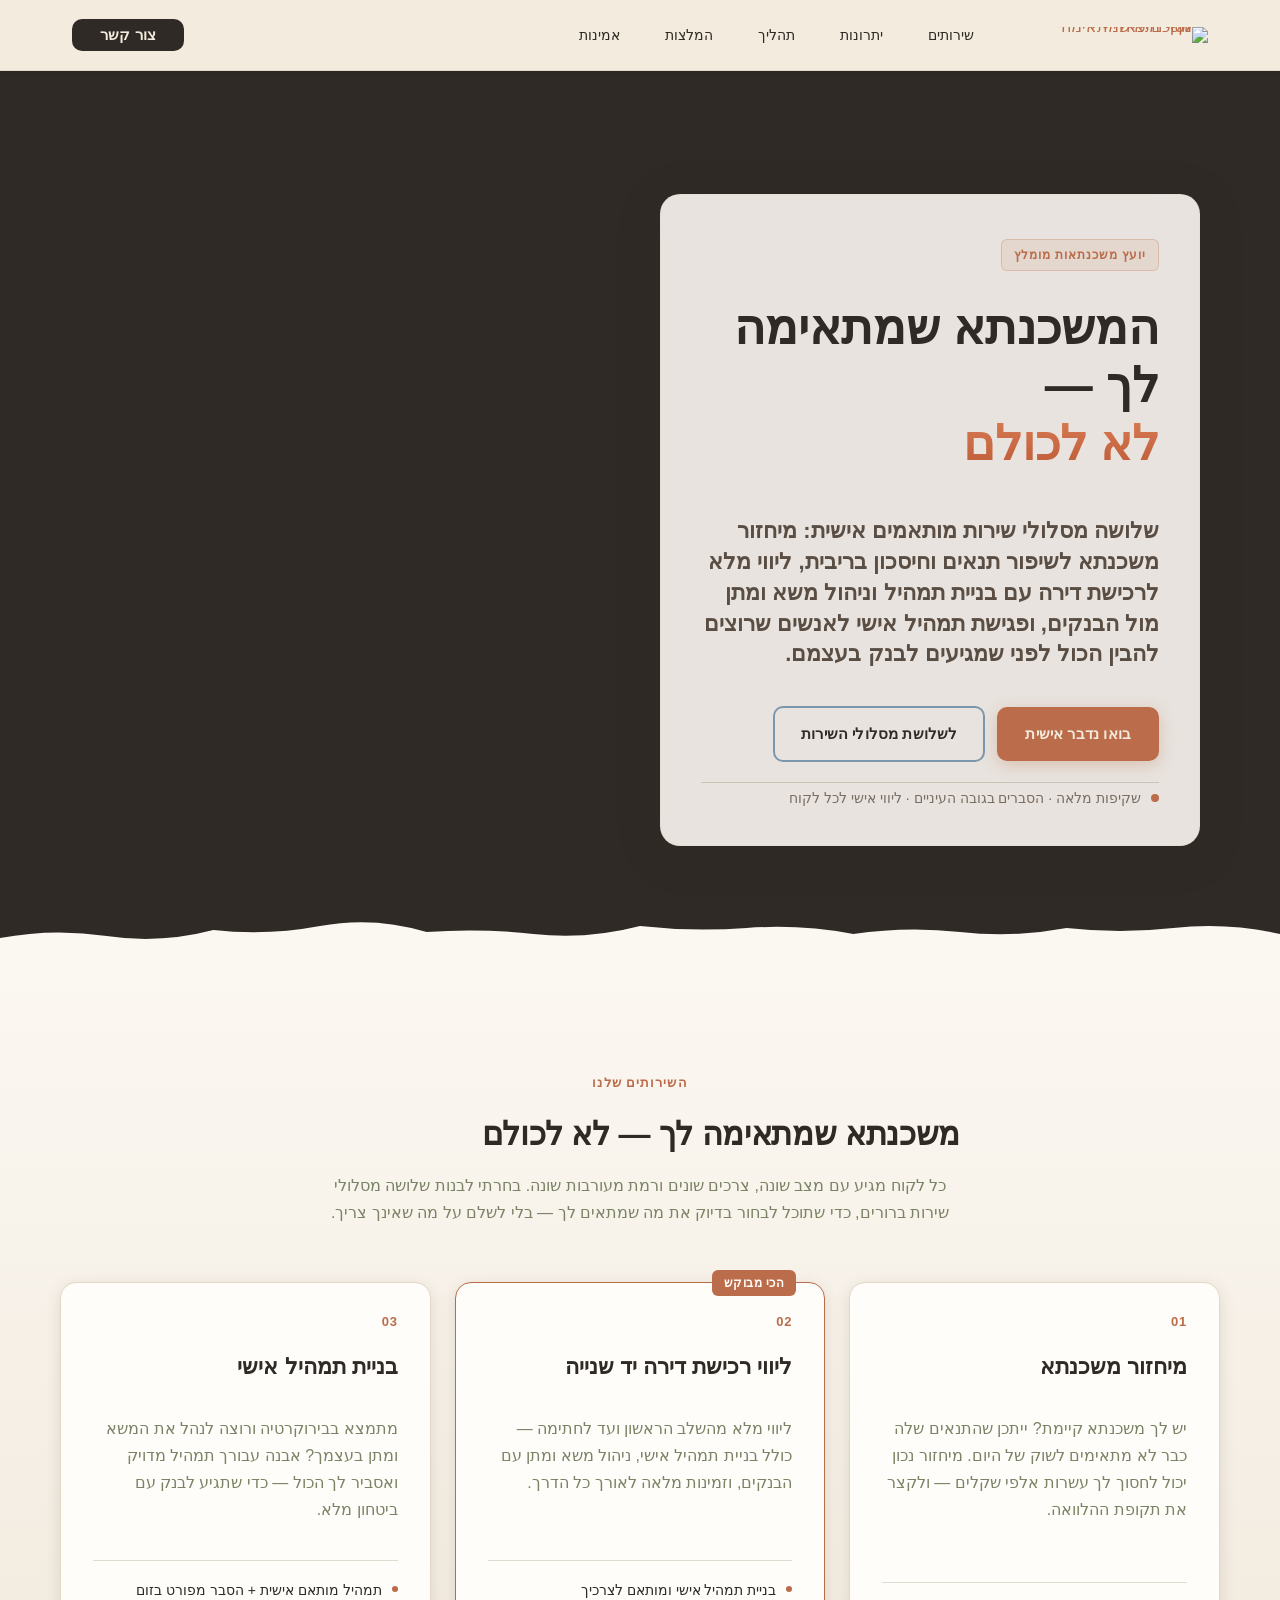
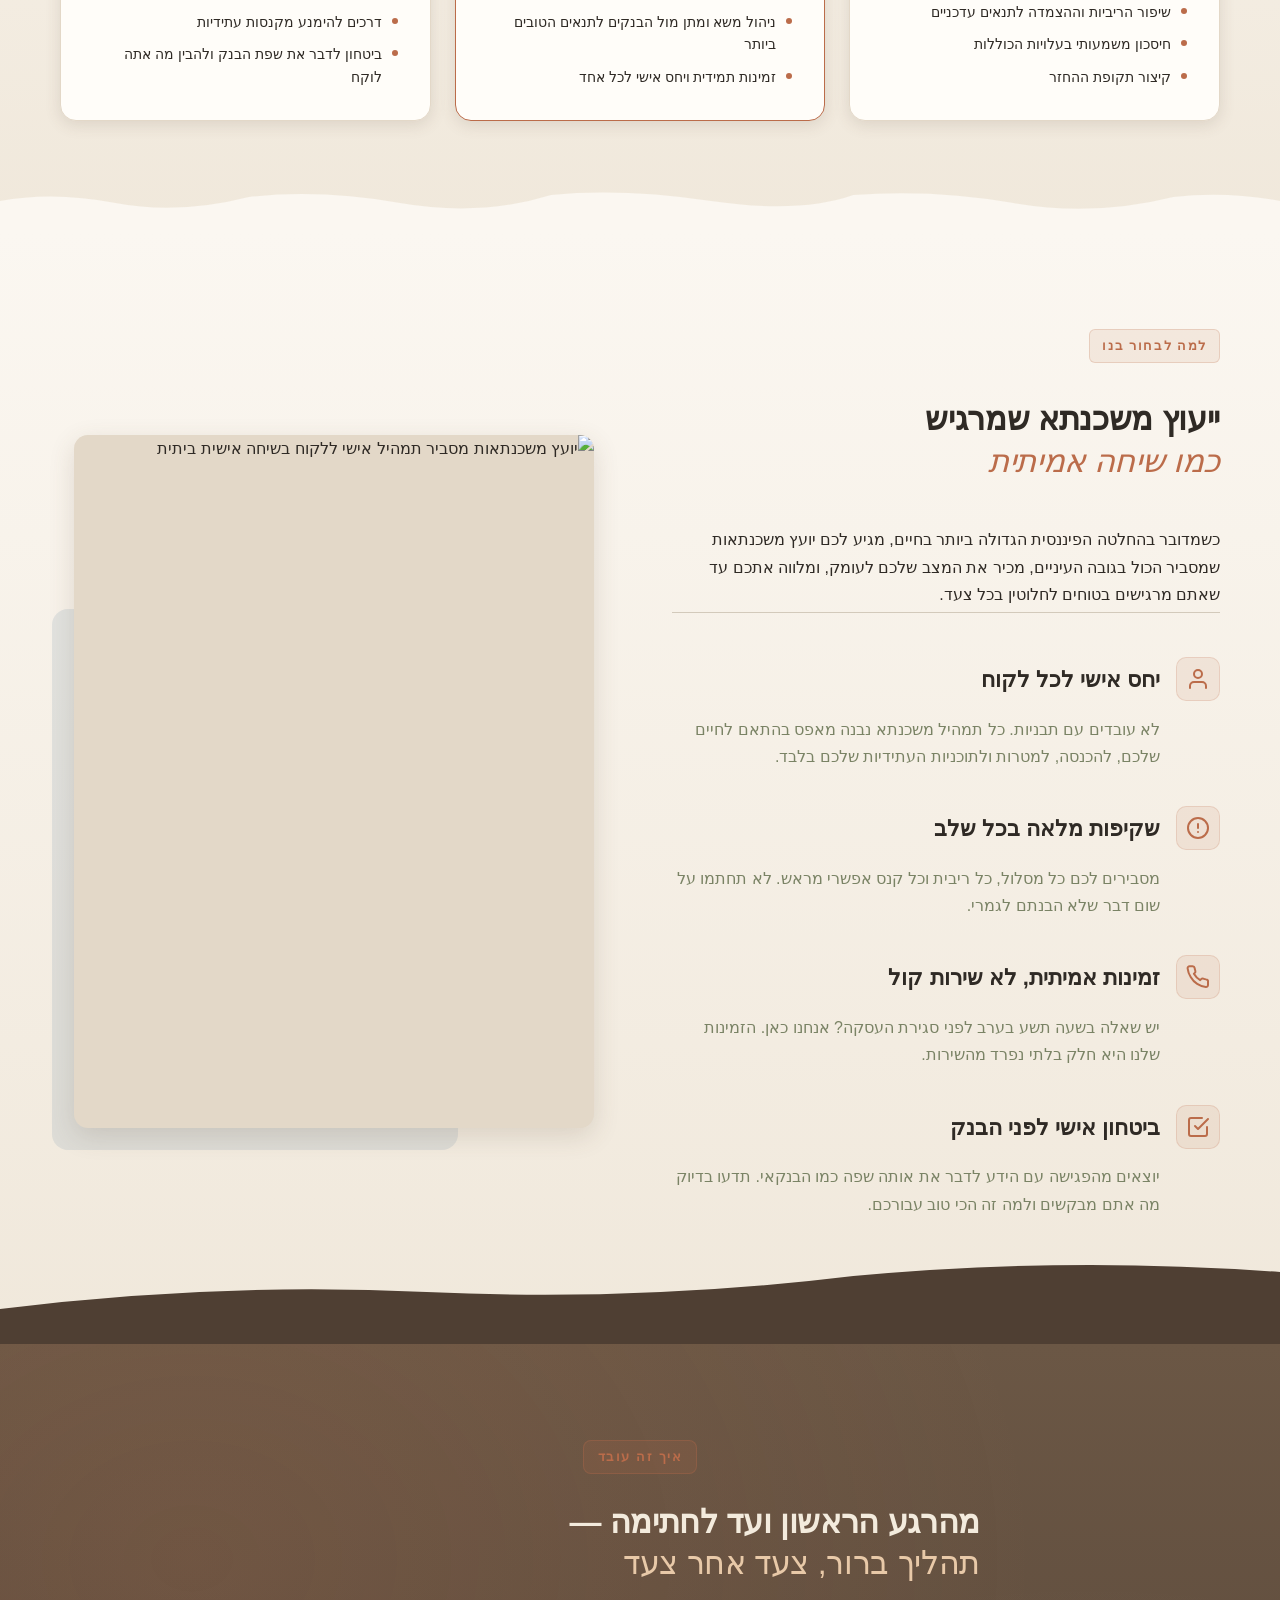
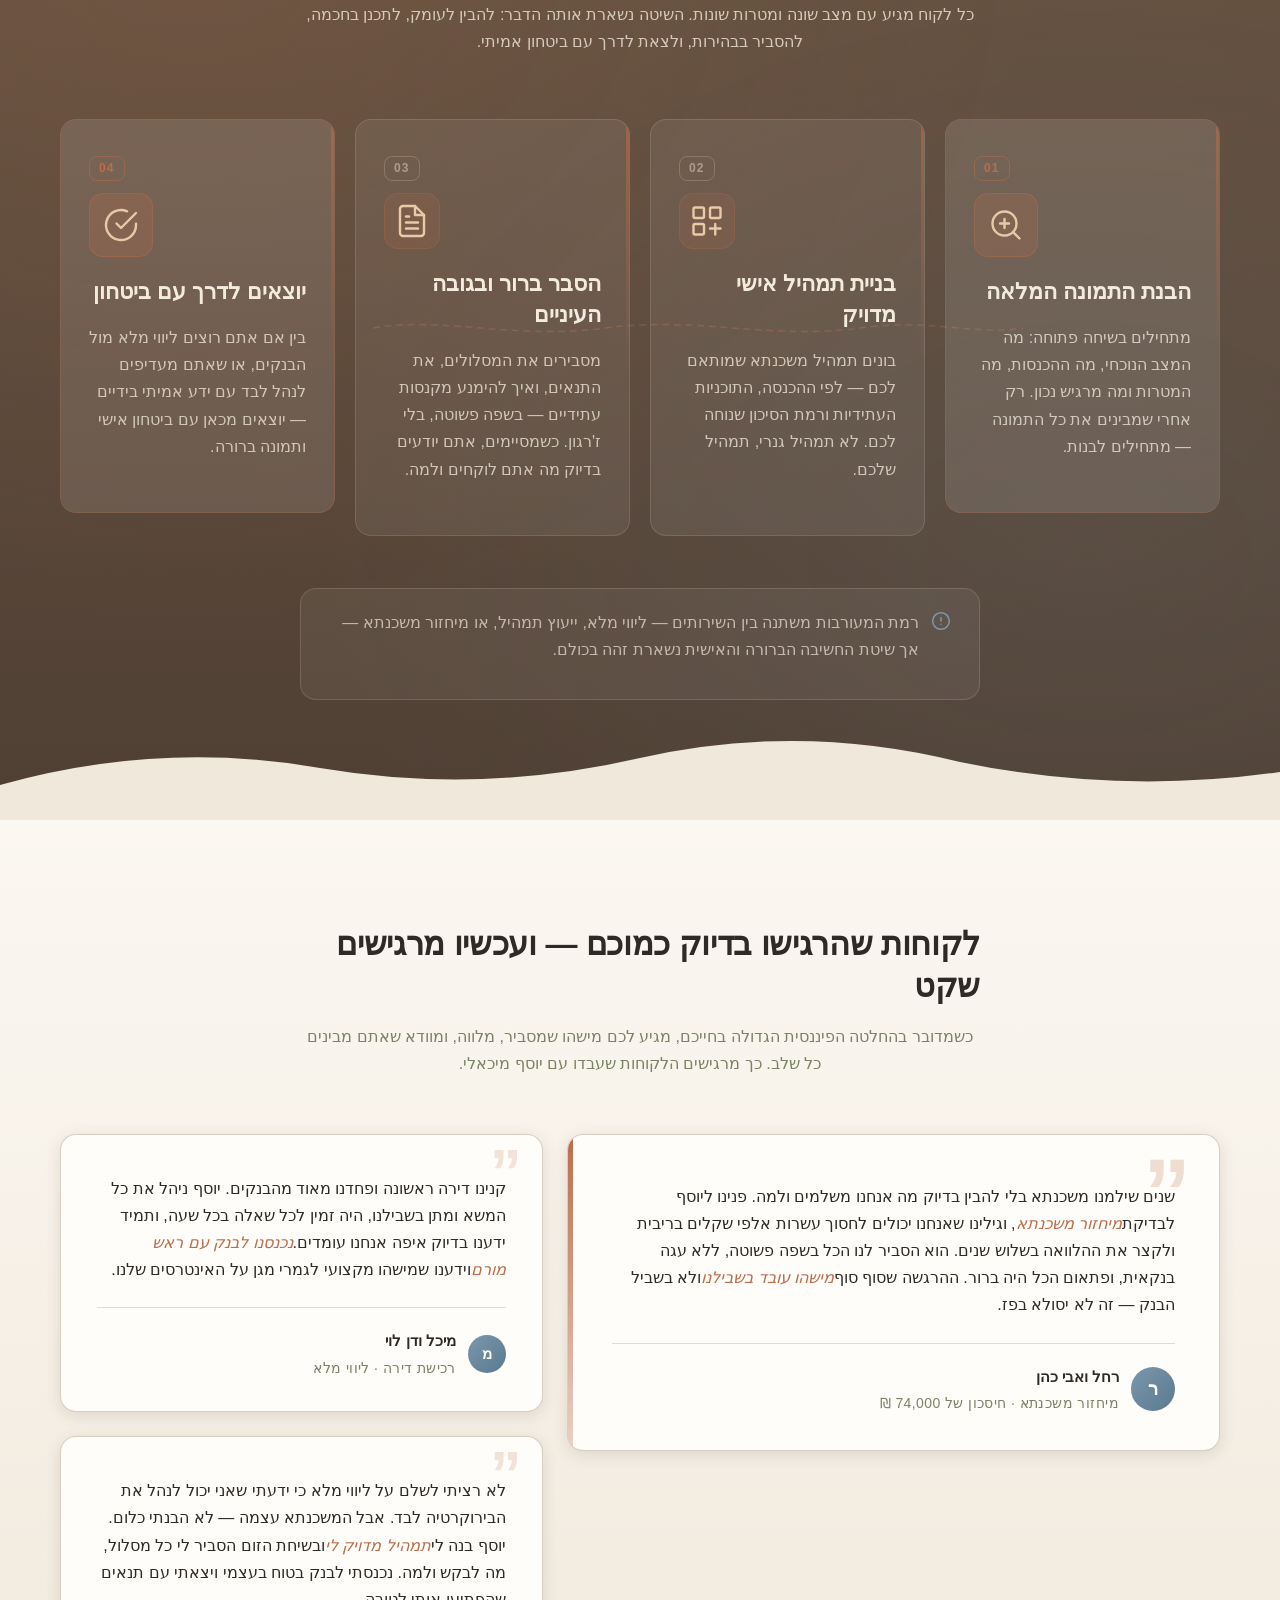
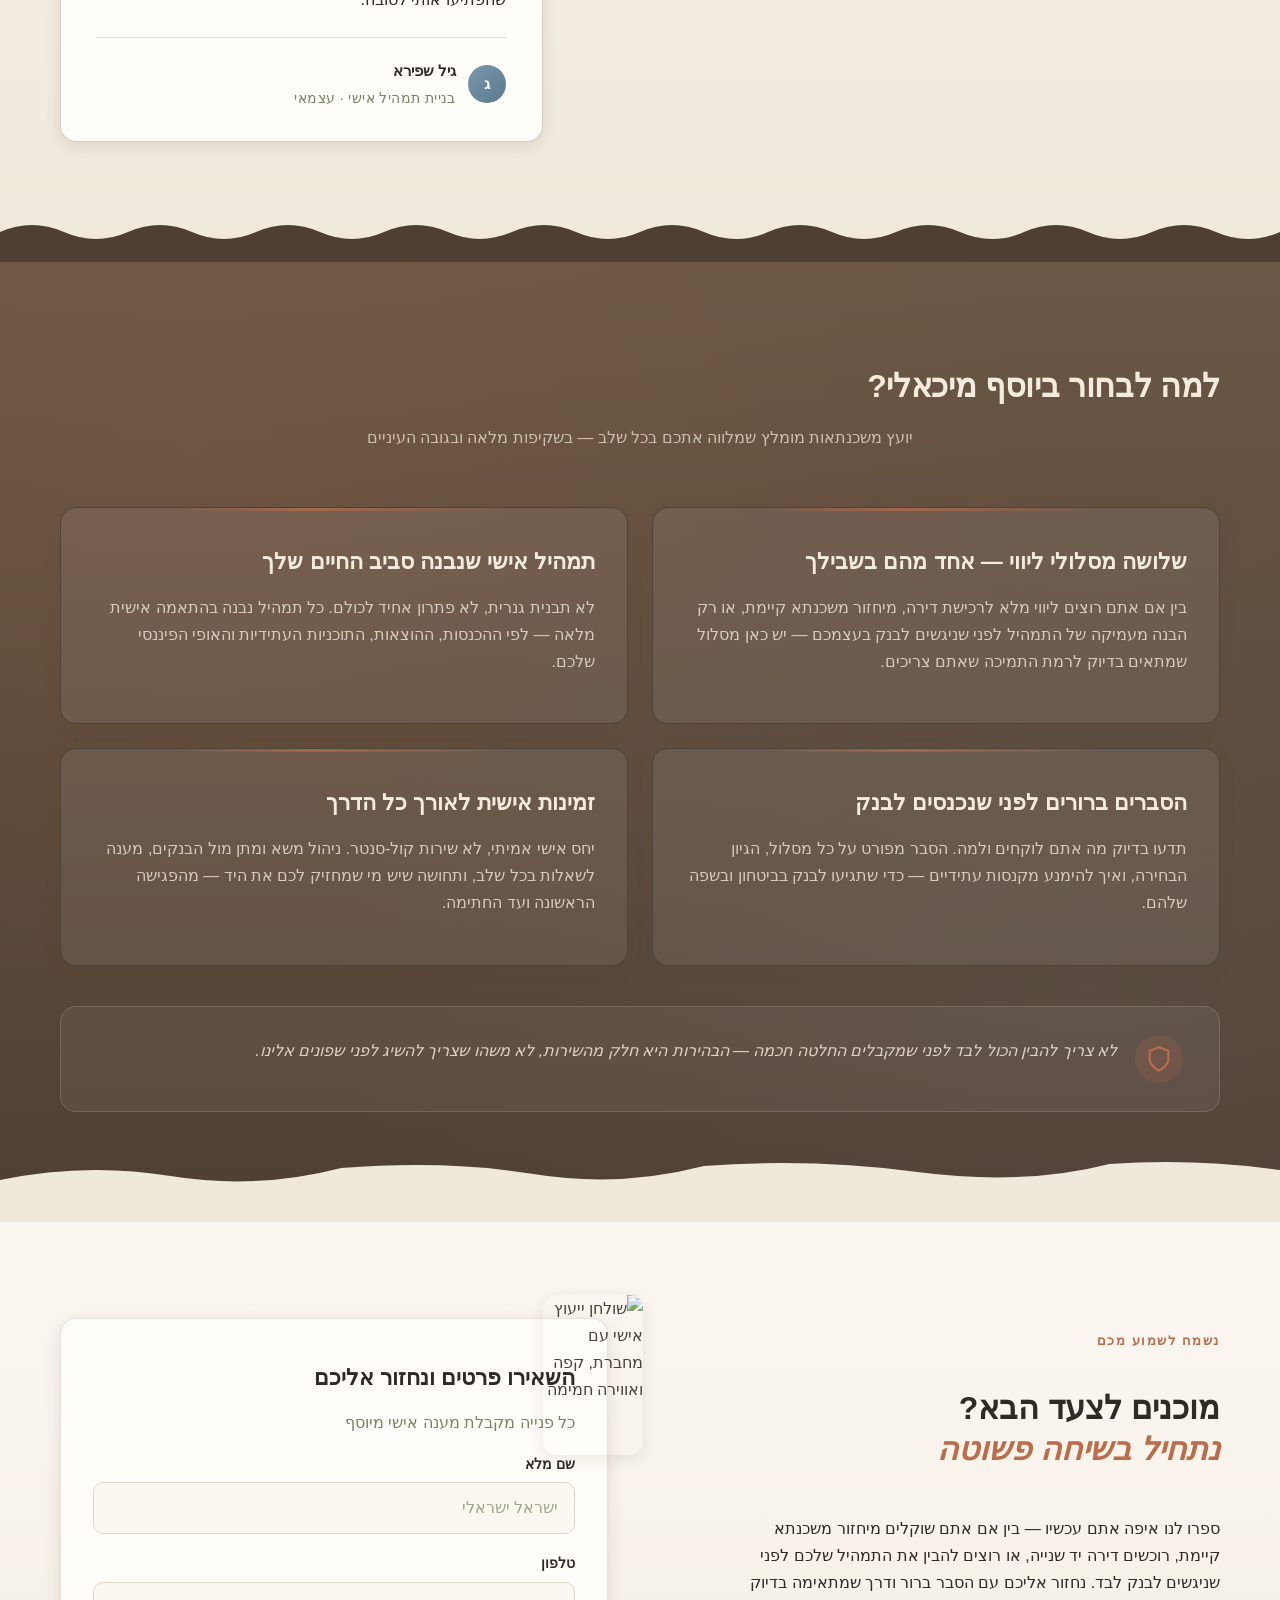
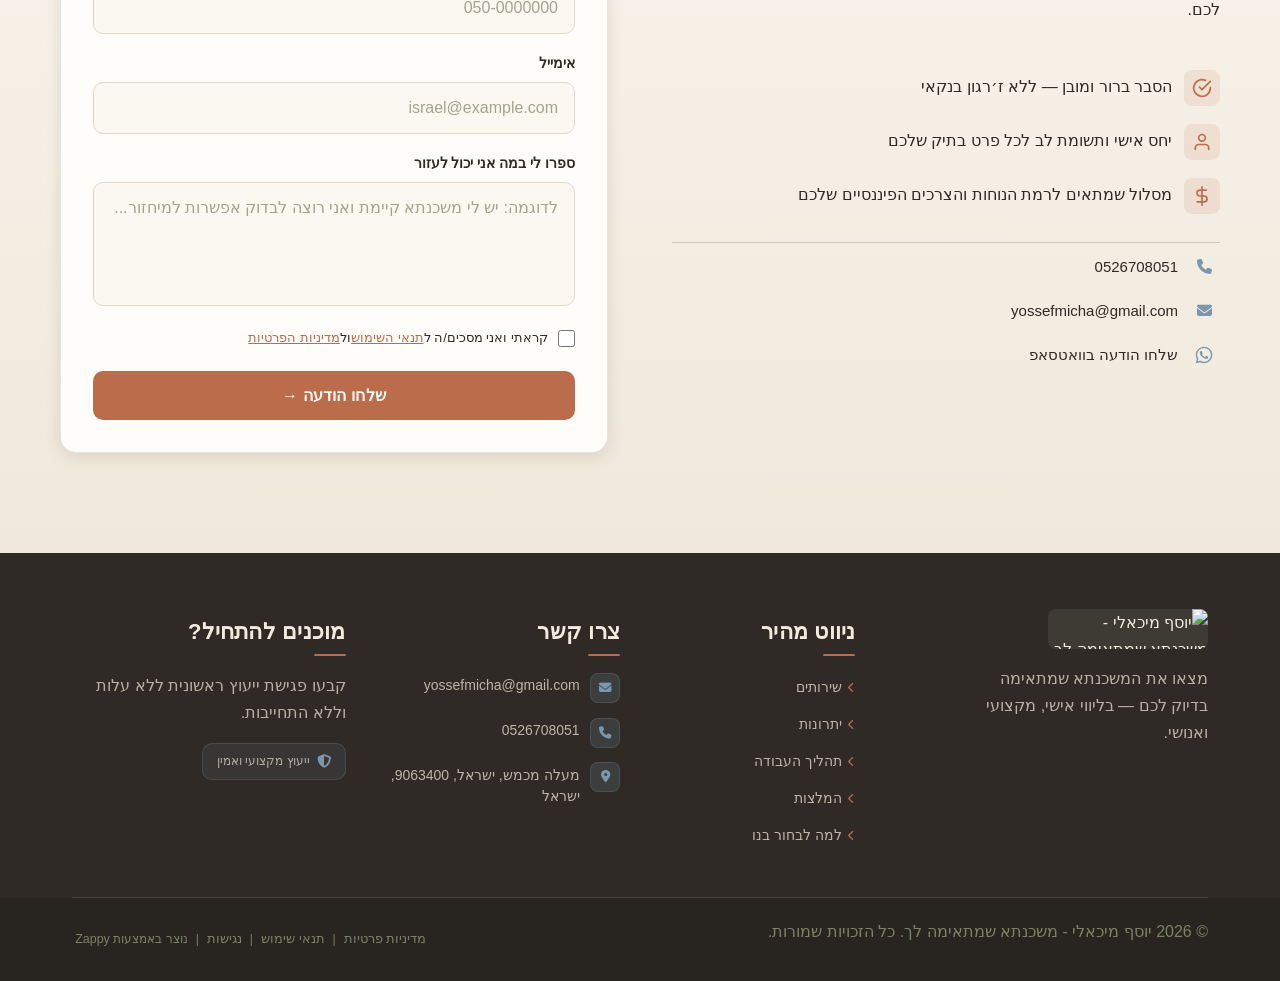
==== commit 8a66877f: "Background sync: Progressive GitHub Sync" ====
--- a/public/index.html
+++ b/public/index.html
@@ -1 +1 @@
-<!doctype html><html dir="rtl" lang="he"><head><meta charset="UTF-8"><meta content="width=device-width,initial-scale=1" name="viewport"><meta content="index, follow" name="robots"><title>יועץ משכנתאות מומלץ שחוסך לך כסף — יוסף מיכאלי - משכנתא שמתאימה לך</title><meta content="רוצה משכנתא שעובדת בשבילך? יוסף מיכאלי מציע ייעוץ אישי, שקוף ומקצועי לרכישת דירה ומיחזור משכנתא. חסוך בריבית ותגיע לבנק בביטחון מלא." name="description"><meta content="יועץ משכנתאות מומלץ, מיחזור משכנתא חיסכון בריבית, ייעוץ משכנתא לרכישת דירה יד שנייה, יועץ משכנתאות, תכנון תמהיל הלוואה" name="keywords"><link href="/assets/favicon.ico" rel="icon" type="image/x-icon"><link href="/assets/favicon-16x16.png" rel="icon" type="image/png" sizes="16x16"><link href="/assets/favicon-32x32.png" rel="icon" type="image/png" sizes="32x32"><link href="/assets/favicon-48x48.png" rel="icon" type="image/png" sizes="48x48"><link href="/assets/favicon-192x192.png" rel="icon" type="image/png" sizes="192x192"><link href="/assets/favicon-512x512.png" rel="icon" type="image/png" sizes="512x512"><link href="/assets/apple-touch-icon.png" rel="apple-touch-icon"><script>!function(){"use strict";var t="65981abc-c65f-439b-b1f8-ade1b8e1bbc7",e="https://api.zappy5.com/api/analytics/track",a=18e5,n=2592e6,o=!0,i=!0,r=!0;var s=function(){var e="zappy_visitor_"+t,a=null;try{if(a=localStorage.getItem(e)){var o=JSON.parse(a),i=Date.now();if(i-o.created<n)return o.lastSeen=i,localStorage.setItem(e,JSON.stringify(o)),o.id}}catch(t){console.warn("Zappy Analytics: LocalStorage not available")}var r="zv_"+Date.now()+"_"+Math.random().toString(36).substr(2,9);try{localStorage.setItem(e,JSON.stringify({id:r,created:Date.now(),lastSeen:Date.now()}))}catch(t){}return r}(),c=function(){var e="zappy_session_"+t,n=null;try{if(n=sessionStorage.getItem(e)){var o=JSON.parse(n),i=Date.now();if(i-o.timestamp<a)return o.timestamp=i,sessionStorage.setItem(e,JSON.stringify(o)),o.id}}catch(t){console.warn("Zappy Analytics: SessionStorage not available")}var r="zs_"+Date.now()+"_"+Math.random().toString(36).substr(2,9);try{sessionStorage.setItem(e,JSON.stringify({id:r,timestamp:Date.now()}))}catch(t){}return r}();function l(a,n){n=n||{};var o={website_id:t,event_type:a,page_path:window.location.pathname,referrer:document.referrer||"direct",visitor_id:s,session_id:c,metadata:n};if(navigator.sendBeacon){var i=new Blob([JSON.stringify(o)],{type:"application/json"});navigator.sendBeacon(e,i)}else fetch(e,{method:"POST",headers:{"Content-Type":"application/json"},body:JSON.stringify(o),keepalive:!0}).catch(function(t){console.warn("Zappy Analytics: Failed to track event",t)})}o&&l("pageview",{title:document.title,url:window.location.href}),i&&document.addEventListener("click",function(t){var e=t.target;if("BUTTON"===e.tagName||e.closest("button")){var a="BUTTON"===e.tagName?e:e.closest("button");l("click",{element:"button",text:a.textContent.trim().substring(0,100),id:a.id||null,class:a.className||null})}else if("A"===e.tagName||e.closest("a")){var n="A"===e.tagName?e:e.closest("a");l("navigation",{element:"link",text:n.textContent.trim().substring(0,100),href:n.href,external:n.hostname!==window.location.hostname})}},!0),r&&document.addEventListener("submit",function(t){var e=t.target;l("form_submit",{form_id:e.id||null,form_name:e.name||null,form_action:e.action||null,form_method:e.method||"GET"})},!0);var d=Date.now();window.addEventListener("beforeunload",function(){l("page_unload",{time_on_page:Math.floor((Date.now()-d)/1e3),page_path:window.location.pathname})}),window.zappyAnalytics={track:l,getVisitorId:function(){return s},getSessionId:function(){return c}}}()</script><meta content="יועץ משכנתאות מומלץ שחוסך לך כסף — יוסף מיכאלי - משכנתא שמתאימה לך" property="og:title"><meta content="רוצה משכנתא שעובדת בשבילך? יוסף מיכאלי מציע ייעוץ אישי, שקוף ומקצועי לרכישת דירה ומיחזור משכנתא. חסוך בריבית ותגיע לבנק בביטחון מלא." property="og:description"><meta content="summary_large_image" name="twitter:card"><meta content="יועץ משכנתאות מומלץ שחוסך לך כסף — יוסף מיכאלי - משכנתא שמתאימה לך" name="twitter:title"><meta content="רוצה משכנתא שעובדת בשבילך? יוסף מיכאלי מציע ייעוץ אישי, שקוף ומקצועי לרכישת דירה ומיחזור משכנתא. חסוך בריבית ותגיע לבנק בביטחון מלא." name="twitter:description"><meta content="website" property="og:type"><meta content="he_IL" property="og:locale"><link href="https://cdnjs.cloudflare.com/ajax/libs/font-awesome/6.4.0/css/all.min.css" rel="stylesheet"><link href="/assets/favicon.ico" rel="icon" type="image/x-icon"><link href="/assets/favicon-16x16.png" rel="icon" type="image/png" sizes="16x16"><link href="/assets/favicon-32x32.png" rel="icon" type="image/png" sizes="32x32"><link href="/assets/favicon-48x48.png" rel="icon" type="image/png" sizes="48x48"><link href="/assets/favicon-192x192.png" rel="icon" type="image/png" sizes="192x192"><link href="/assets/favicon-512x512.png" rel="icon" type="image/png" sizes="512x512"><link href="/assets/apple-touch-icon.png" rel="apple-touch-icon"><link href="https://cdn.jsdelivr.net/npm/vanilla-cookieconsent@3/dist/cookieconsent.css" rel="stylesheet"><script src="https://cdn.jsdelivr.net/npm/vanilla-cookieconsent@3/dist/cookieconsent.umd.js"></script><script src="https://cdn.jsdelivr.net/gh/mickidum/acc_toolbar/acctoolbar/acctoolbar.min.js"></script><link href="/styles.css" rel="stylesheet"><style id="zappy-dropdown-submenu-styles">#navMenu li:has(.sub-menu),.nav-menu li:has(.sub-menu),.navbar li:has(.sub-menu),nav li:has(.sub-menu){position:relative}#navMenu .sub-menu,.nav-menu .sub-menu,.navbar .sub-menu,nav .sub-menu{display:block!important;position:absolute!important;top:100%;left:0;min-width:220px;background:#fff;border-radius:8px;box-shadow:0 8px 25px rgba(0,0,0,.15);padding:8px 0;opacity:0;visibility:hidden;transform:translateY(10px);transition:all .3s ease;z-index:1000;list-style:none;pointer-events:none}#navMenu li:hover>.sub-menu,.nav-menu li:hover>.sub-menu,.navbar li:hover>.sub-menu,nav li:hover>.sub-menu{opacity:1!important;visibility:visible!important;transform:translateY(0)!important;pointer-events:auto!important}.sub-menu li{list-style:none;margin:0;padding:0}.sub-menu a{display:block!important;padding:10px 16px!important;color:var(--text-dark,#333)!important;font-weight:500;text-decoration:none;white-space:nowrap;transition:background-color .2s}.sub-menu .zappy-nav-child>a{padding-left:28px!important;font-size:.9em!important;opacity:.85!important}[dir=rtl] .sub-menu .zappy-nav-child>a,html[lang=ar] .sub-menu .zappy-nav-child>a,html[lang=he] .sub-menu .zappy-nav-child>a{padding-left:10px!important;padding-right:28px!important}.sub-menu .zappy-nav-parent>a{font-weight:600!important}.sub-menu a:hover{background-color:#f5f5f5}[dir=rtl] .nav-menu .sub-menu,[dir=rtl] .navbar .sub-menu,[dir=rtl] nav .sub-menu,html[lang=ar] .nav-menu .sub-menu,html[lang=ar] .navbar .sub-menu,html[lang=ar] nav .sub-menu,html[lang=he] .nav-menu .sub-menu,html[lang=he] .navbar .sub-menu,html[lang=he] nav .sub-menu{left:auto!important;right:0!important}.sub-menu:empty,.sub-menu:not(:has(li)):not(:has(> a)),.sub-menu:not(:has(li:not(.zappy-hidden-menu-item))):not(:has(> a)){display:none!important;opacity:0!important;visibility:hidden!important;pointer-events:none!important}li:has(.menu-group-title):hover>.sub-menu{opacity:1!important;visibility:visible!important;transform:translateY(0)!important;pointer-events:auto!important}#navMenu>li>.menu-group-title,.nav-menu>li>.menu-group-title{display:inline-block;padding:.5rem 1rem;cursor:default;user-select:none}@media (max-width:768px){#navMenu .sub-menu,.nav-menu .sub-menu,.navbar .sub-menu,nav .sub-menu{position:static!important;transform:none!important;box-shadow:none!important;background:0 0!important;max-height:0;overflow:hidden;opacity:0;visibility:hidden;transition:max-height .3s ease,opacity .3s ease;padding:0!important;border-radius:0!important}#navMenu .sub-menu.mobile-expanded,.nav-menu .sub-menu.mobile-expanded,.navbar .sub-menu.mobile-expanded{max-height:none!important;overflow-y:visible!important;opacity:1!important;visibility:visible!important;padding:8px 0 8px 16px!important}[dir=rtl] .sub-menu.mobile-expanded,html[lang=he] .sub-menu.mobile-expanded{padding:8px 16px 8px 0!important}#navMenu li:hover>.sub-menu,.nav-menu li:hover>.sub-menu,.navbar li:hover>.sub-menu,nav li:hover>.sub-menu{opacity:0;visibility:hidden;pointer-events:none}#navMenu li>.sub-menu.mobile-expanded,.nav-menu li>.sub-menu.mobile-expanded,.navbar li>.sub-menu.mobile-expanded,nav li>.sub-menu.mobile-expanded{opacity:1!important;visibility:visible!important;pointer-events:auto!important}#navMenu li:has(.sub-menu),.nav-menu li:has(.sub-menu),.navbar li:has(.sub-menu),nav li:has(.sub-menu){display:flex!important;flex-wrap:wrap!important;align-items:center!important;position:relative!important;min-height:44px!important}#navMenu li:has(.sub-menu)>a,.nav-menu li:has(.sub-menu)>a,.navbar li:has(.sub-menu)>a,nav li:has(.sub-menu)>a{flex:1!important;min-width:0!important}#navMenu li:has(.sub-menu)>.menu-group-title,.nav-menu li:has(.sub-menu)>.menu-group-title,.navbar li:has(.sub-menu)>.menu-group-title,nav li:has(.sub-menu)>.menu-group-title{flex:1!important;min-width:0!important;padding:0!important;line-height:inherit!important}#navMenu li:has(.sub-menu)>.sub-menu,.nav-menu li:has(.sub-menu)>.sub-menu,.navbar li:has(.sub-menu)>.sub-menu,nav li:has(.sub-menu)>.sub-menu{flex-basis:100%!important;width:100%!important}#navMenu li:has(.sub-menu)>a [class*=arrow],#navMenu li:has(.sub-menu)>a [class*=chevron],.nav-menu li:has(.sub-menu)>a .fa-angle-down,.nav-menu li:has(.sub-menu)>a .fa-chevron-down,.nav-menu li:has(.sub-menu)>a [class*=arrow],.nav-menu li:has(.sub-menu)>a [class*=chevron],nav li:has(.sub-menu)>a [class*=arrow],nav li:has(.sub-menu)>a [class*=chevron]{display:none!important;visibility:hidden!important}.mobile-submenu-toggle{display:flex!important;align-items:center!important;justify-content:center!important;width:44px!important;height:auto!important;background:0 0!important;border:none!important;cursor:pointer!important;color:var(--text-dark)!important;position:static!important;flex-shrink:0!important;align-self:stretch!important;z-index:2!important;padding:0!important;margin:0!important}.mobile-submenu-toggle::after{content:''!important;width:0!important;height:0!important;border-left:6px solid transparent!important;border-right:6px solid transparent!important;border-top:7px solid currentColor!important;transition:transform .3s ease!important}.mobile-submenu-toggle.expanded::after{transform:rotate(180deg)!important}.sub-menu a{padding:10px 0!important;display:block!important;color:var(--text-dark)!important;white-space:normal!important}.sub-menu .zappy-nav-child>a{padding-left:28px!important;font-size:.9em!important;opacity:.85!important}[dir=rtl] .sub-menu .zappy-nav-child>a,html[lang=ar] .sub-menu .zappy-nav-child>a,html[lang=he] .sub-menu .zappy-nav-child>a{padding-left:0!important;padding-right:28px!important}.sub-menu .zappy-nav-parent>a{font-weight:600!important}#navMenu.active,.nav-menu.active{max-width:100vw!important;overflow-x:hidden!important;box-sizing:border-box!important}.navbar .sub-menu li a,.zappy-products-dropdown .sub-menu a,nav.navbar .sub-menu li a{color:var(--text-dark)!important}}@media (min-width:769px){.mobile-submenu-toggle{display:none!important}}</style><style id="mobile-lang-menu-deployed-css">@media (max-width:768px){.lang-switcher,.nav-container .lang-switcher,.nav-cta-container .lang-switcher,.nav-ecommerce-icons .lang-switcher,.nav-icons-left .lang-switcher,.navbar .lang-switcher,.navbar .nav-cta-container .lang-switcher{display:none!important}.mobile-lang-menu{width:100%;border-top:1px solid rgba(128,128,128,.2);padding:8px 0 0 0;margin-top:8px}.mobile-lang-toggle{display:flex!important;align-items:center;justify-content:space-between;width:100%;padding:12px 16px;background:0 0;border:none;cursor:pointer;font-size:15px;color:inherit;font-family:inherit}.mobile-lang-toggle::after{content:'';display:inline-block;width:8px;height:8px;border-right:2px solid currentColor;border-bottom:2px solid currentColor;transform:rotate(45deg);transition:transform .3s ease;margin-left:8px}.mobile-lang-toggle.expanded::after{transform:rotate(-135deg)}.mobile-lang-options{max-height:0;overflow:hidden;transition:max-height .3s ease}.mobile-lang-options.expanded{max-height:300px}.mobile-lang-option{display:flex!important;align-items:center;gap:10px;padding:10px 24px;text-decoration:none;color:inherit;font-size:14px;font-family:inherit}.mobile-lang-option:hover{background:rgba(128,128,128,.1)}.mobile-lang-option.active{font-weight:600;opacity:.7;pointer-events:none}.mobile-lang-option img{width:20px;height:20px;border-radius:50%}}@media (min-width:769px){.mobile-lang-menu{display:none!important}}</style><style id="zappy-widget-visibility">#mic-access-tool-box,#mic-access-tool-general-button,#mic-init-access-tool #mic-access-tool-box,#mic-init-access-tool #mic-access-tool-general-button,#mic-init-access-tool .mic-access-tool-general-button,._access-icon,._access-menu,.mic-access-tool-box,.mic-access-tool-general-button,div[id*=mic-access-tool-box]{display:none!important;visibility:hidden!important;opacity:0!important;pointer-events:none!important}</style></head><body><nav class="navbar" dir="rtl"><button class="mobile-toggle" aria-label="Menu" id="mobileToggle"><svg viewBox="0 0 24 24" height="24" width="24" fill="none" class="hamburger-icon"><path d="M3 12h18M3 6h18M3 18h18" stroke="currentColor" stroke-width="2" stroke-linecap="round"></path></svg><svg viewBox="0 0 24 24" height="24" width="24" fill="none" class="close-icon" style="display:none"><path d="M18 6L6 18M6 6l12 12" stroke="currentColor" stroke-width="2" stroke-linecap="round"></path></svg></button><button class="phone-header-btn" aria-label="Call" data-phone="0526708051"><svg viewBox="0 0 24 24" height="20" width="20" fill="currentColor"><path d="M22 16.92v3a2 2 0 0 1-2.18 2 19.79 19.79 0 0 1-8.63-3.07 19.5 19.5 0 0 1-6-6 19.79 19.79 0 0 1-3.07-8.67A2 2 0 0 1 4.11 2h3a2 2 0 0 1 2 1.72 12.84 12.84 0 0 0 .7 2.81 2 2 0 0 1-.45 2.11L8.09 9.91a16 16 0 0 0 6 6l1.27-1.27a2 2 0 0 1 2.11-.45 12.84 12.84 0 0 0 2.81.7A2 2 0 0 1 22 16.92z"></path></svg></button><div class="nav-container"><div class="nav-right-group"><div class="nav-brand"><a href="/" class="logo-link"><img alt="יוסף מיכאלי - משכנתא שמתאימה לך" src="/assets/logo.webp" class="logo"></a></div><ul class="nav-menu" id="navMenu"><li><a href="#services">שירותים</a></li><li><a href="#benefits">יתרונות</a></li><li><a href="#process">תהליך</a></li><li><a href="#testimonials">המלצות</a></li><li><a href="#trust-signals">אמינות</a></li></ul></div><div class="nav-cta-container"><a href="#contact" class="nav-cta-btn">צור קשר</a></div></div></nav><script>window.addEventListener("load",function(){const e=document.querySelector(".navbar, nav, header");if(!e)return void console.log("[Navbar] Navbar element not found");let t=document.getElementById("mobileToggle")||document.querySelector(".mobile-toggle")||document.querySelector(".hamburger")||document.querySelector(".hamburger-menu")||document.querySelector(".menu-toggle")||document.querySelector(".burger-menu")||document.querySelector('[aria-label="Menu"]')||document.querySelector('[aria-label="תפריט"]');const o=document.querySelector(".phone-header-btn"),n=window.getComputedStyle(e);let r=n.backgroundColor;if(console.log("[Navbar] Initial navbar background:",r),"transparent"===r||"rgba(0, 0, 0, 0)"===r||r.startsWith("rgba")&&r.includes(", 0)")){const e=n.backgroundImage;if(e&&"none"!==e)console.log("[Navbar] Navbar has background image/gradient, using dark text"),r="rgb(240, 240, 240)";else{const e=window.getComputedStyle(document.body).backgroundColor;console.log("[Navbar] Navbar transparent, using body background:",e),r=e}}const i=r.match(/\d+/g);if(i&&i.length>=3){const e=(.299*parseInt(i[0])+.587*parseInt(i[1])+.114*parseInt(i[2]))/255;console.log("[Navbar] Mobile button colors preserved from Claude CSS (luminance:",e.toFixed(2)+")");const n=document.createElement("style");n.id="zappy-mobile-nav-fix";document.documentElement.lang;document.documentElement.dir,n.textContent='\n        /* Hide mobile buttons on desktop, show only on mobile */\n        @media (min-width: 769px) {\n          .mobile-toggle,\n          .phone-header-btn {\n            display: none !important;\n          }\n        }\n        \n        /* Show and position mobile buttons correctly on mobile */\n        @media (max-width: 768px) {\n          .mobile-toggle,\n          .phone-header-btn {\n            position: absolute !important;\n            top: 50% !important;\n            transform: translateY(-50%) !important;\n            z-index: 1001 !important;\n            display: flex !important;\n            align-items: center !important;\n            justify-content: center !important;\n            width: 36px !important;\n            height: 36px !important;\n            border-radius: 50% !important;\n            border: none !important;\n            cursor: pointer !important;\n            padding: 6px !important;\n            background: none !important;\n            color: var(--nav-text, var(--text-dark)) !important;\n          }\n          \n          /* LTR positioning (default): hamburger LEFT, phone RIGHT */\n          html:not([dir="rtl"]):not([lang="he"]):not([lang="ar"]) .mobile-toggle,\n          html[dir="ltr"] .mobile-toggle {\n            left: 12px !important;\n            right: auto !important;\n          }\n          html:not([dir="rtl"]):not([lang="he"]):not([lang="ar"]) .phone-header-btn,\n          html[dir="ltr"] .phone-header-btn {\n            right: 12px !important;\n            left: auto !important;\n          }\n          \n          /* RTL positioning: hamburger RIGHT, phone LEFT */\n          html[dir="rtl"] .mobile-toggle,\n          html[lang="he"] .mobile-toggle,\n          html[lang="ar"] .mobile-toggle {\n            right: 12px !important;\n            left: auto !important;\n          }\n          html[dir="rtl"] .phone-header-btn,\n          html[lang="he"] .phone-header-btn,\n          html[lang="ar"] .phone-header-btn {\n            left: 12px !important;\n            right: auto !important;\n          }\n          \n          /* CRITICAL: Ensure nav-container has min-height on mobile */\n          /* All children are positioned absolutely/fixed on mobile, so height:auto collapses to 0 */\n          .nav-container {\n            min-height: 70px !important;\n            position: relative !important;\n          }\n          \n          /* Ensure SVG icons are properly sized and inherit color */\n          .mobile-toggle svg,\n          .phone-header-btn svg {\n            width: 24px !important;\n            height: 24px !important;\n            /* Don\'t force display - let JavaScript control hamburger/close toggle */\n          }\n          \n          /* Reset nav-cta-container on mobile - remove desktop box-shadow/padding */\n          /* that creates a visible ghost box when CTA button is hidden */\n          .nav-cta-container {\n            box-shadow: none !important;\n            padding: 0 !important;\n          }\n          \n          /* Hide nav-cta-container entirely on mobile when there\'s no lang-switcher */\n          /* (only the CTA button is inside, and it\'s hidden on mobile) */\n          .nav-cta-container:not(:has(.lang-switcher)) {\n            display: none !important;\n          }\n          \n          /* CRITICAL: Prevent hero image fade gradient from bleeding over headline text */\n          /* The .image-fade-gradient has bottom: -30px (extends below parent) */\n          /* On mobile stacked layout, this overlaps the h1 text below the image */\n          .hero-image-column {\n            overflow: hidden !important;\n          }\n          .image-fade-gradient {\n            bottom: 0 !important;\n          }\n          \n          /* Hide desktop language switcher on mobile - hamburger menu handles it */\n          /* High specificity to override stored CSS */\n          .lang-switcher,\n          .nav-cta-container .lang-switcher,\n          .nav-container .lang-switcher,\n          .navbar .lang-switcher,\n          .navbar .nav-cta-container .lang-switcher {\n            display: none !important;\n          }\n        }\n      ';const r=document.getElementById("zappy-mobile-nav-fix");r&&r.remove(),document.head.appendChild(n),console.log("[Navbar] Critical CSS injected for mobile nav positioning");const l=window.innerWidth<=768;if(t){const e=t.querySelector(".hamburger-icon"),o=t.querySelector(".close-icon");e&&(e.style.setProperty("width","24px","important"),e.style.setProperty("height","24px","important"),e.style.setProperty("display","block","important")),o&&(o.style.setProperty("width","24px","important"),o.style.setProperty("height","24px","important"),o.style.setProperty("display","none","important")),l?(t.style.setProperty("position","absolute","important"),t.style.setProperty("top","50%","important"),t.style.setProperty("transform","translateY(-50%)","important"),t.style.setProperty("z-index","1001","important"),t.style.removeProperty("left"),t.style.removeProperty("right"),console.log("[Navbar] Mobile toggle positioning applied (mobile viewport)")):(t.style.removeProperty("position"),t.style.removeProperty("top"),t.style.removeProperty("transform"),t.style.removeProperty("z-index"),t.style.removeProperty("left"),t.style.removeProperty("right"),console.log("[Navbar] Desktop viewport - cleared mobile toggle inline positioning"))}if(o){const e=o.querySelector("svg");e&&(e.style.width="24px",e.style.height="24px",e.setAttribute("width","24"),e.setAttribute("height","24")),l?(o.style.setProperty("position","absolute","important"),o.style.setProperty("top","50%","important"),o.style.setProperty("transform","translateY(-50%)","important"),o.style.setProperty("z-index","1001","important"),o.style.removeProperty("left"),o.style.removeProperty("right"),console.log("[Navbar] Phone button positioning applied (mobile viewport)")):(o.style.removeProperty("position"),o.style.removeProperty("top"),o.style.removeProperty("transform"),o.style.removeProperty("z-index"),o.style.removeProperty("left"),o.style.removeProperty("right"),console.log("[Navbar] Desktop viewport - cleared phone button inline positioning"))}}else console.log("[Navbar] Could not parse background color:",r);t=document.getElementById("mobileToggle")||document.querySelector(".mobile-toggle")||document.querySelector(".hamburger")||document.querySelector(".hamburger-menu")||document.querySelector(".menu-toggle")||document.querySelector(".burger-menu")||document.querySelector('[aria-label="Menu"]')||document.querySelector('[aria-label="תפריט"]');const l=document.getElementById("navMenu")||document.querySelector(".nav-menu")||document.querySelector(".nav-links")||document.querySelector("nav ul:not(.submenu)");if(!t||!l)return void console.log("[Navbar] Mobile toggle or menu not found:",{toggle:!!t,menu:!!l});l.id||(l.id="navMenu"),console.log("[Navbar] Initializing mobile menu...");const a=t.cloneNode(!0);t.parentNode.replaceChild(a,t),a.addEventListener("click",function(e){e.preventDefault(),e.stopPropagation();const t=this.querySelector(".hamburger-icon"),o=this.querySelector(".close-icon");l.classList.contains("active")?(l.classList.remove("active"),t&&t.style.setProperty("display","block","important"),o&&o.style.setProperty("display","none","important"),document.body.style.overflow="",console.log("[Navbar] Menu closed")):(l.classList.add("active"),t&&t.style.setProperty("display","none","important"),o&&o.style.setProperty("display","block","important"),document.body.style.overflow="hidden",console.log("[Navbar] Menu opened"))}),l.querySelectorAll("a").forEach(function(e){e.addEventListener("click",function(){if("#"===this.getAttribute("href"))return;const e=a.querySelector(".hamburger-icon"),t=a.querySelector(".close-icon");l.classList.remove("active"),e&&e.style.setProperty("display","block","important"),t&&t.style.setProperty("display","none","important"),document.body.style.overflow="",console.log("[Navbar] Menu closed (link clicked)")})});var s=l.querySelectorAll(".dropdown-toggle");s.forEach(function(e){e.addEventListener("click",function(e){e.preventDefault(),e.stopPropagation();var t=this.closest(".nav-dropdown");t&&(t.parentNode.querySelectorAll(".nav-dropdown.open").forEach(function(e){e!==t&&e.classList.remove("open")}),t.classList.toggle("open"),console.log("[Navbar] Dropdown toggled:",t.classList.contains("open")?"open":"closed"))})}),document.addEventListener("click",function(e){e.target.closest(".nav-dropdown")||document.querySelectorAll(".nav-dropdown.open").forEach(function(e){e.classList.remove("open")})}),console.log("[Navbar] Dropdown handlers initialized for "+s.length+" dropdowns"),o&&o.addEventListener("click",function(){const e=document.querySelectorAll('a[href^="tel:"]'),t=e.length>0?e[0].getAttribute("href").replace("tel:",""):"0526708051";window.location.href="tel:"+t,console.log("[Navbar] Phone button clicked")}),console.log("[Navbar] Mobile menu initialized successfully");const p=function(){const e=document.querySelector(".whatsapp-float");e&&(window.innerWidth>=769?(e.style.setProperty("display","none","important"),e.style.setProperty("visibility","hidden","important"),e.style.setProperty("opacity","0","important"),e.style.setProperty("pointer-events","none","important"),console.log("[WhatsApp] Button hidden on desktop")):(e.style.removeProperty("display"),e.style.removeProperty("visibility"),e.style.removeProperty("opacity"),e.style.removeProperty("pointer-events"),console.log("[WhatsApp] Button visible on mobile")))};let c;p(),window.addEventListener("resize",function(){clearTimeout(c),c=setTimeout(p,100)})})</script><main><section class="index-hero-section" data-layout-spec="בית-hero" dir="rtl" id="hero" data-hero-type="fullscreen-scrim"><div class="index-hero-bg"><img alt="יועץ משכנתאות מקצועי בפגישה אישית עם לקוחות בבית" src="/assets/site-index-hero-image-1.webp" data-context="Warm daylight home consultation scene: a friendly Israeli mortgage advisor sitting across a dining table from a couple, notebook pages and printed mortgage documents spread on the table, a steaming coffee cup nearby, natural sunlight streaming through a window, relaxed and trusting body language, warm home interior with wooden furniture, soft cream and terracotta tones, photorealistic, wide angle, horizontal format, no text overlays" data-placeholder="index-hero-image-1" height="900" width="1440" data-hero-bg="true"></div><div class="index-hero-scrim" aria-hidden="true"></div><div class="index-hero-container"><div class="index-hero-card"><span class="index-hero-label">יועץ משכנתאות מומלץ</span><h1 class="index-hero-h1">המשכנתא שמתאימה לך —<br><em>לא לכולם</em></h1><h3 class="index-hero-subtitle">שלושה מסלולי שירות מותאמים אישית: מיחזור משכנתא לשיפור תנאים וחיסכון בריבית, ליווי מלא לרכישת דירה עם בניית תמהיל וניהול משא ומתן מול הבנקים, ופגישת תמהיל אישי לאנשים שרוצים להבין הכול לפני שמגיעים לבנק בעצמם.</h3><div class="index-hero-ctas"><a href="#contact" class="index-hero-btn-primary">בואו נדבר אישית</a><a href="#services" class="index-hero-btn-secondary">לשלושת מסלולי השירות</a></div><div class="index-hero-trust"><span class="index-hero-trust-dot" aria-hidden="true"></span><small>שקיפות מלאה · הסברים בגובה העיניים · ליווי אישי לכל לקוח</small></div></div></div><div class="index-hero-divider-wrapper"><svg viewBox="0 0 1440 72" xmlns="http://www.w3.org/2000/svg" aria-hidden="true" data-no-icon-edit="true" preserveAspectRatio="none"><path d="M0,72 L0,38 Q60,28 120,36 T240,30 Q300,36 360,26 T480,32 Q540,28 600,34 T720,26 Q780,32 840,28 T960,34 Q1020,26 1080,32 T1200,28 Q1260,34 1320,28 T1440,34 L1440,72 Z" fill="#FBF7F1"></path></svg></div></section><section class="index-services-section" data-layout-spec="בית-services" dir="rtl" id="services"><div class="index-services-container"><div class="index-services-intro"><span class="index-services-eyebrow">השירותים שלנו</span><h2 class="index-services-title">משכנתא שמתאימה לך — לא לכולם</h2><p class="index-services-subtitle">כל לקוח מגיע עם מצב שונה, צרכים שונים ורמת מעורבות שונה. בחרתי לבנות שלושה מסלולי שירות ברורים, כדי שתוכל לבחור בדיוק את מה שמתאים לך — בלי לשלם על מה שאינך צריך.</p></div><div class="index-services-grid"><article class="index-services-card"><div class="index-services-card-number">01</div><h3 class="index-services-card-title">מיחזור משכנתא</h3><p class="index-services-card-desc">יש לך משכנתא קיימת? ייתכן שהתנאים שלה כבר לא מתאימים לשוק של היום. מיחזור נכון יכול לחסוך לך עשרות אלפי שקלים — ולקצר את תקופת ההלוואה.</p><ul class="index-services-bullets"><li>שיפור הריביות וההצמדה לתנאים עדכניים</li><li>חיסכון משמעותי בעלויות הכוללות</li><li>קיצור תקופת ההחזר</li></ul></article><article class="index-services-card index-services-card--featured"><div class="index-services-card-number">02</div><h3 class="index-services-card-title">ליווי רכישת דירה יד שנייה</h3><p class="index-services-card-desc">ליווי מלא מהשלב הראשון ועד לחתימה — כולל בניית תמהיל אישי, ניהול משא ומתן עם הבנקים, וזמינות מלאה לאורך כל הדרך.</p><ul class="index-services-bullets"><li>בניית תמהיל אישי ומותאם לצרכיך</li><li>ניהול משא ומתן מול הבנקים לתנאים הטובים ביותר</li><li>זמינות תמידית ויחס אישי לכל אחד</li></ul></article><article class="index-services-card"><div class="index-services-card-number">03</div><h3 class="index-services-card-title">בניית תמהיל אישי</h3><p class="index-services-card-desc">מתמצא בבירוקרטיה ורוצה לנהל את המשא ומתן בעצמך? אבנה עבורך תמהיל מדויק ואסביר לך הכול — כדי שתגיע לבנק עם ביטחון מלא.</p><ul class="index-services-bullets"><li>תמהיל מותאם אישית + הסבר מפורט בזום</li><li>דרכים להימנע מקנסות עתידיות</li><li>ביטחון לדבר את שפת הבנק ולהבין מה אתה לוקח</li></ul></article></div></div><div class="index-services-divider-wrapper"><svg viewBox="0 0 1440 80" xmlns="http://www.w3.org/2000/svg" aria-hidden="true" data-no-icon-edit="true" preserveAspectRatio="none"><path d="M0,80 L0,48 Q60,38 130,50 T280,44 Q360,36 450,50 T620,42 Q700,35 800,48 T960,42 Q1050,36 1140,50 T1320,44 Q1380,38 1440,48 L1440,80 Z" fill="#FBF7F1"></path></svg></div></section><section class="index-benefits-section" data-layout-spec="בית-benefits" dir="rtl" id="benefits"><div class="index-benefits-container"><div class="index-benefits-grid"><div class="index-benefits-content"><span class="index-benefits-eyebrow">למה לבחור בנו</span><h2 class="index-benefits-heading">ייעוץ משכנתא שמרגיש<br><em>כמו שיחה אמיתית</em></h2><p class="index-benefits-intro">כשמדובר בהחלטה הפיננסית הגדולה ביותר בחיים, מגיע לכם יועץ משכנתאות שמסביר הכול בגובה העיניים, מכיר את המצב שלכם לעומק, ומלווה אתכם עד שאתם מרגישים בטוחים לחלוטין בכל צעד.</p><ul class="index-benefits-list"><li class="index-benefits-item"><div class="index-benefits-icon-wrap"><svg viewBox="0 0 24 24" xmlns="http://www.w3.org/2000/svg" data-element-type="icon" data-icon-type="svg" height="24" width="24" fill="none" stroke="currentColor" stroke-linecap="round" stroke-linejoin="round" stroke-width="2" aria-hidden="true"><path d="M20 21v-2a4 4 0 0 0-4-4H8a4 4 0 0 0-4 4v2"></path><circle cx="12" cy="7" r="4"></circle></svg></div><div class="index-benefits-item-content"><h3 class="index-benefits-item-title">יחס אישי לכל לקוח</h3><p class="index-benefits-item-text">לא עובדים עם תבניות. כל תמהיל משכנתא נבנה מאפס בהתאם לחיים שלכם, להכנסה, למטרות ולתוכניות העתידיות שלכם בלבד.</p></div></li><li class="index-benefits-item"><div class="index-benefits-icon-wrap"><svg viewBox="0 0 24 24" xmlns="http://www.w3.org/2000/svg" data-element-type="icon" data-icon-type="svg" height="24" width="24" fill="none" stroke="currentColor" stroke-linecap="round" stroke-linejoin="round" stroke-width="2" aria-hidden="true"><circle cx="12" cy="12" r="10"></circle><line x1="12" x2="12" y1="8" y2="12"></line><line x1="12" x2="12.01" y1="16" y2="16"></line></svg></div><div class="index-benefits-item-content"><h3 class="index-benefits-item-title">שקיפות מלאה בכל שלב</h3><p class="index-benefits-item-text">מסבירים לכם כל מסלול, כל ריבית וכל קנס אפשרי מראש. לא תחתמו על שום דבר שלא הבנתם לגמרי.</p></div></li><li class="index-benefits-item"><div class="index-benefits-icon-wrap"><svg viewBox="0 0 24 24" xmlns="http://www.w3.org/2000/svg" data-element-type="icon" data-icon-type="svg" height="24" width="24" fill="none" stroke="currentColor" stroke-linecap="round" stroke-linejoin="round" stroke-width="2" aria-hidden="true"><path d="M22 16.92v3a2 2 0 0 1-2.18 2 19.79 19.79 0 0 1-8.63-3.07A19.5 19.5 0 0 1 4.69 12 19.79 19.79 0 0 1 1.61 3.41 2 2 0 0 1 3.6 1.22h3a2 2 0 0 1 2 1.72c.127.96.361 1.903.7 2.81a2 2 0 0 1-.45 2.11L7.91 8.82a16 16 0 0 0 6.29 6.29l.98-.98a2 2 0 0 1 2.11-.45c.907.339 1.85.573 2.81.7A2 2 0 0 1 22 16.92z"></path></svg></div><div class="index-benefits-item-content"><h3 class="index-benefits-item-title">זמינות אמיתית, לא שירות קול</h3><p class="index-benefits-item-text">יש שאלה בשעה תשע בערב לפני סגירת העסקה? אנחנו כאן. הזמינות שלנו היא חלק בלתי נפרד מהשירות.</p></div></li><li class="index-benefits-item"><div class="index-benefits-icon-wrap"><svg viewBox="0 0 24 24" xmlns="http://www.w3.org/2000/svg" data-element-type="icon" data-icon-type="svg" height="24" width="24" fill="none" stroke="currentColor" stroke-linecap="round" stroke-linejoin="round" stroke-width="2" aria-hidden="true"><polyline points="9 11 12 14 22 4"></polyline><path d="M21 12v7a2 2 0 0 1-2 2H5a2 2 0 0 1-2-2V5a2 2 0 0 1 2-2h11"></path></svg></div><div class="index-benefits-item-content"><h3 class="index-benefits-item-title">ביטחון אישי לפני הבנק</h3><p class="index-benefits-item-text">יוצאים מהפגישה עם הידע לדבר את אותה שפה כמו הבנקאי. תדעו בדיוק מה אתם מבקשים ולמה זה הכי טוב עבורכם.</p></div></li></ul></div><div class="index-benefits-image-col"><div class="index-benefits-image-wrapper"><div class="index-benefits-backplate" aria-hidden="true"></div><figure class="index-benefits-figure"><img alt="יועץ משכנתאות מסביר תמהיל אישי ללקוח בשיחה אישית ביתית" src="/assets/site-index-benefits-image-1.webp" class="index-benefits-photo" data-context="Warm, intimate home setting showing a mortgage advisor and client sitting at a kitchen table, having a face-to-face conversation. Open notebooks with handwritten notes and highlighted pages visible on the table. Natural light, soft warm tones, genuine human connection. No formal office setting — feels like a trusted friend explaining financial options clearly. Israeli-style home environment, relaxed and personal atmosphere." data-placeholder="index-benefits-image-1" height="740" width="600"></figure></div></div></div></div><div class="index-benefits-divider-wrapper"><svg viewBox="0 0 1200 90" xmlns="http://www.w3.org/2000/svg" aria-hidden="true" data-no-icon-edit="true" preserveAspectRatio="none"><path d="M0,90 L0,55 Q200,28 400,38 Q600,48 800,22 Q1000,2 1200,18 L1200,90 Z" fill="#4F3F33"></path></svg></div></section><section class="index-process-section" data-layout-spec="בית-process" dir="rtl" id="process"><div class="index-process-container"><div class="index-process-header"><span class="index-process-label">איך זה עובד</span><h2 class="index-process-title">מהרגע הראשון ועד לחתימה —<br><em>תהליך ברור, צעד אחר צעד</em></h2><p class="index-process-subtitle">כל לקוח מגיע עם מצב שונה ומטרות שונות. השיטה נשארת אותה הדבר: להבין לעומק, לתכנן בחכמה, להסביר בבהירות, ולצאת לדרך עם ביטחון אמיתי.</p></div><div class="index-process-steps"><div class="index-process-connectors" aria-hidden="true"><svg viewBox="0 0 900 40" xmlns="http://www.w3.org/2000/svg" aria-hidden="true" data-no-icon-edit="true" preserveAspectRatio="none"><path d="M220,20 C280,8 340,32 420,20 C500,8 560,32 640,20 C700,10 740,28 780,20" fill="none" stroke="rgba(187,108,74,0.35)" stroke-dasharray="6 4" stroke-width="1.5"></path></svg></div><article class="index-process-step index-process-step--first"><div class="index-process-step-number" aria-label="שלב ראשון">01</div><div class="index-process-step-icon"><svg viewBox="0 0 24 24" xmlns="http://www.w3.org/2000/svg" data-element-type="icon" data-icon-type="svg" height="36" width="36" fill="none" stroke="currentColor" stroke-linecap="round" stroke-linejoin="round" stroke-width="1.6"><circle cx="11" cy="11" r="8"></circle><path d="m21 21-4.35-4.35"></path><path d="M11 8v6M8 11h6"></path></svg></div><div class="index-process-step-content"><h3>הבנת התמונה המלאה</h3><p>מתחילים בשיחה פתוחה: מה המצב הנוכחי, מה ההכנסות, מה המטרות ומה מרגיש נכון. רק אחרי שמבינים את כל התמונה — מתחילים לבנות.</p></div><div class="index-process-step-accent" aria-hidden="true"></div></article><article class="index-process-step"><div class="index-process-step-number" aria-label="שלב שני">02</div><div class="index-process-step-icon"><svg viewBox="0 0 24 24" xmlns="http://www.w3.org/2000/svg" data-element-type="icon" data-icon-type="svg" height="36" width="36" fill="none" stroke="currentColor" stroke-linecap="round" stroke-linejoin="round" stroke-width="1.6"><rect height="7" rx="1" width="7" x="3" y="3"></rect><rect height="7" rx="1" width="7" x="14" y="3"></rect><rect height="7" rx="1" width="7" x="3" y="14"></rect><path d="M14 17h7M17.5 14v7"></path></svg></div><div class="index-process-step-content"><h3>בניית תמהיל אישי מדויק</h3><p>בונים תמהיל משכנתא שמותאם לכם — לפי ההכנסה, התוכניות העתידיות ורמת הסיכון שנוחה לכם. לא תמהיל גנרי, תמהיל שלכם.</p></div><div class="index-process-step-accent" aria-hidden="true"></div></article><article class="index-process-step"><div class="index-process-step-number" aria-label="שלב שלישי">03</div><div class="index-process-step-icon"><svg viewBox="0 0 24 24" xmlns="http://www.w3.org/2000/svg" data-element-type="icon" data-icon-type="svg" height="36" width="36" fill="none" stroke="currentColor" stroke-linecap="round" stroke-linejoin="round" stroke-width="1.6"><path d="M14 2H6a2 2 0 0 0-2 2v16a2 2 0 0 0 2 2h12a2 2 0 0 0 2-2V8z"></path><polyline points="14 2 14 8 20 8"></polyline><line x1="16" x2="8" y1="13" y2="13"></line><line x1="16" x2="8" y1="17" y2="17"></line><polyline points="10 9 9 9 8 9"></polyline></svg></div><div class="index-process-step-content"><h3>הסבר ברור ובגובה העיניים</h3><p>מסבירים את המסלולים, את התנאים, ואיך להימנע מקנסות עתידיים — בשפה פשוטה, בלי ז'רגון. כשמסיימים, אתם יודעים בדיוק מה אתם לוקחים ולמה.</p></div><div class="index-process-step-accent" aria-hidden="true"></div></article><article class="index-process-step index-process-step--last"><div class="index-process-step-number" aria-label="שלב רביעי">04</div><div class="index-process-step-icon"><svg viewBox="0 0 24 24" xmlns="http://www.w3.org/2000/svg" data-element-type="icon" data-icon-type="svg" height="36" width="36" fill="none" stroke="currentColor" stroke-linecap="round" stroke-linejoin="round" stroke-width="1.6"><path d="M22 11.08V12a10 10 0 1 1-5.93-9.14"></path><polyline points="22 4 12 14.01 9 11.01"></polyline></svg></div><div class="index-process-step-content"><h3>יוצאים לדרך עם ביטחון</h3><p>בין אם אתם רוצים ליווי מלא מול הבנקים, או שאתם מעדיפים לנהל לבד עם ידע אמיתי בידיים — יוצאים מכאן עם ביטחון אישי ותמונה ברורה.</p></div><div class="index-process-step-accent" aria-hidden="true"></div></article></div><div class="index-process-footnote"><div class="index-process-footnote-inner"><span class="index-process-footnote-icon" aria-hidden="true"><svg viewBox="0 0 24 24" xmlns="http://www.w3.org/2000/svg" data-element-type="icon" data-icon-type="svg" height="20" width="20" fill="none" stroke="currentColor" stroke-linecap="round" stroke-linejoin="round" stroke-width="1.8"><circle cx="12" cy="12" r="10"></circle><line x1="12" x2="12" y1="8" y2="12"></line><line x1="12" x2="12.01" y1="16" y2="16"></line></svg></span><p>רמת המעורבות משתנה בין השירותים — ליווי מלא, ייעוץ תמהיל, או מיחזור משכנתא — אך שיטת החשיבה הברורה והאישית נשארת זהה בכולם.</p></div></div></div><div class="index-process-divider-wrapper"><svg viewBox="0 0 1440 90" xmlns="http://www.w3.org/2000/svg" aria-hidden="true" data-no-icon-edit="true" preserveAspectRatio="none"><path d="M0,90 L0,55 Q180,10 360,38 Q540,65 720,28 Q900,-8 1080,32 Q1260,65 1440,42 L1440,90 Z" fill="#F0E8DB"></path></svg></div></section><section class="index-testimonials-section" data-layout-spec="בית-testimonials" dir="rtl" id="testimonials"><div class="index-testimonials-container"><div class="index-testimonials-header"><h2 class="index-testimonials-title">לקוחות שהרגישו בדיוק כמוכם — ועכשיו מרגישים שקט</h2><p class="index-testimonials-subtitle">כשמדובר בהחלטה הפיננסית הגדולה בחייכם, מגיע לכם מישהו שמסביר, מלווה, ומוודא שאתם מבינים כל שלב. כך מרגישים הלקוחות שעבדו עם יוסף מיכאלי.</p></div><div class="index-testimonials-grid"><article class="index-testimonials-card index-testimonials-card--large"><div class="index-testimonials-quote-mark" aria-hidden="true">”</div><blockquote class="index-testimonials-quote"><p>שנים שילמנו משכנתא בלי להבין בדיוק מה אנחנו משלמים ולמה. פנינו ליוסף לבדיקת<em class="index-testimonials-emphasis">מיחזור משכנתא</em>, וגילינו שאנחנו יכולים לחסוך עשרות אלפי שקלים בריבית ולקצר את ההלוואה בשלוש שנים. הוא הסביר לנו הכל בשפה פשוטה, ללא עגה בנקאית, ופתאום הכל היה ברור. ההרגשה שסוף סוף<em class="index-testimonials-emphasis">מישהו עובד בשבילנו</em>ולא בשביל הבנק — זה לא יסולא בפז.</p></blockquote><footer class="index-testimonials-author"><div class="index-testimonials-author-avatar" aria-hidden="true"><span>ר</span></div><div class="index-testimonials-author-info"><strong class="index-testimonials-author-name">רחל ואבי כהן</strong><small class="index-testimonials-author-role">מיחזור משכנתא · חיסכון של 74,000 ₪</small></div></footer></article><div class="index-testimonials-stack"><article class="index-testimonials-card index-testimonials-card--small"><div class="index-testimonials-quote-mark index-testimonials-quote-mark--sm" aria-hidden="true">”</div><blockquote class="index-testimonials-quote"><p>קנינו דירה ראשונה ופחדנו מאוד מהבנקים. יוסף ניהל את כל המשא ומתן בשבילנו, היה זמין לכל שאלה בכל שעה, ותמיד ידענו בדיוק איפה אנחנו עומדים.<em class="index-testimonials-emphasis">נכנסנו לבנק עם ראש מורם</em>וידענו שמישהו מקצועי לגמרי מגן על האינטרסים שלנו.</p></blockquote><footer class="index-testimonials-author"><div class="index-testimonials-author-avatar" aria-hidden="true"><span>מ</span></div><div class="index-testimonials-author-info"><strong class="index-testimonials-author-name">מיכל ודן לוי</strong><small class="index-testimonials-author-role">רכישת דירה · ליווי מלא</small></div></footer></article><article class="index-testimonials-card index-testimonials-card--small"><div class="index-testimonials-quote-mark index-testimonials-quote-mark--sm" aria-hidden="true">”</div><blockquote class="index-testimonials-quote"><p>לא רציתי לשלם על ליווי מלא כי ידעתי שאני יכול לנהל את הבירוקרטיה לבד. אבל המשכנתא עצמה — לא הבנתי כלום. יוסף בנה לי<em class="index-testimonials-emphasis">תמהיל מדויק לי</em>ובשיחת הזום הסביר לי כל מסלול, מה לבקש ולמה. נכנסתי לבנק בטוח בעצמי ויצאתי עם תנאים שהפתיעו אותי לטובה.</p></blockquote><footer class="index-testimonials-author"><div class="index-testimonials-author-avatar" aria-hidden="true"><span>ג</span></div><div class="index-testimonials-author-info"><strong class="index-testimonials-author-name">גיל שפירא</strong><small class="index-testimonials-author-role">בניית תמהיל אישי · עצמאי</small></div></footer></article></div></div></div><div class="index-testimonials-divider-wrapper"><svg viewBox="0 0 1200 72" xmlns="http://www.w3.org/2000/svg" aria-hidden="true" data-no-icon-edit="true" preserveAspectRatio="none"><path d="M0,72 L0,42 Q30,28 60,42 Q90,56 120,42 Q150,28 180,42 Q210,56 240,42 Q270,28 300,42 Q330,56 360,42 Q390,28 420,42 Q450,56 480,42 Q510,28 540,42 Q570,56 600,42 Q630,28 660,42 Q690,56 720,42 Q750,28 780,42 Q810,56 840,42 Q870,28 900,42 Q930,56 960,42 Q990,28 1020,42 Q1050,56 1080,42 Q1110,28 1140,42 Q1170,56 1200,42 L1200,72 Z" fill="#4F3F33"></path></svg></div></section><section class="index-trust-signals-section" data-layout-spec="בית-trust-signals" dir="rtl" id="trust-signals"><div class="trust-container"><div class="trust-header"><h2 class="trust-title">למה לבחור ביוסף מיכאלי?</h2><p class="trust-subtitle">יועץ משכנתאות מומלץ שמלווה אתכם בכל שלב — בשקיפות מלאה ובגובה העיניים</p></div><div class="trust-grid"><article class="trust-card"><div class="trust-card-accent"></div><div class="trust-card-inner"><h3 class="trust-card-title">שלושה מסלולי ליווי — אחד מהם בשבילך</h3><p class="trust-card-text">בין אם אתם רוצים ליווי מלא לרכישת דירה, מיחזור משכנתא קיימת, או רק הבנה מעמיקה של התמהיל לפני שניגשים לבנק בעצמכם — יש כאן מסלול שמתאים בדיוק לרמת התמיכה שאתם צריכים.</p></div></article><article class="trust-card"><div class="trust-card-accent"></div><div class="trust-card-inner"><h3 class="trust-card-title">תמהיל אישי שנבנה סביב החיים שלך</h3><p class="trust-card-text">לא תבנית גנרית, לא פתרון אחיד לכולם. כל תמהיל נבנה בהתאמה אישית מלאה — לפי ההכנסות, ההוצאות, התוכניות העתידיות והאופי הפיננסי שלכם.</p></div></article><article class="trust-card"><div class="trust-card-accent"></div><div class="trust-card-inner"><h3 class="trust-card-title">הסברים ברורים לפני שנכנסים לבנק</h3><p class="trust-card-text">תדעו בדיוק מה אתם לוקחים ולמה. הסבר מפורט על כל מסלול, הגיון הבחירה, ואיך להימנע מקנסות עתידיים — כדי שתגיעו לבנק בביטחון ובשפה שלהם.</p></div></article><article class="trust-card"><div class="trust-card-accent"></div><div class="trust-card-inner"><h3 class="trust-card-title">זמינות אישית לאורך כל הדרך</h3><p class="trust-card-text">יחס אישי אמיתי, לא שירות קול-סנטר. ניהול משא ומתן מול הבנקים, מענה לשאלות בכל שלב, ותחושה שיש מי שמחזיק לכם את היד — מהפגישה הראשונה ועד החתימה.</p></div></article></div><div class="trust-reassurance-strip"><div class="trust-strip-icon"><svg viewBox="0 0 24 24" xmlns="http://www.w3.org/2000/svg" data-element-type="icon" data-icon-type="svg" height="28" width="28" fill="none" stroke="currentColor" stroke-linecap="round" stroke-linejoin="round" stroke-width="1.8" aria-hidden="true"><path d="M12 22s8-4 8-10V5l-8-3-8 3v7c0 6 8 10 8 10z"></path></svg></div><p class="trust-strip-text">לא צריך להבין הכול לבד לפני שמקבלים החלטה חכמה — הבהירות היא חלק מהשירות, לא משהו שצריך להשיג לפני שפונים אלינו.</p></div></div><div class="trust-divider-wrapper"><svg viewBox="0 0 1200 90" xmlns="http://www.w3.org/2000/svg" aria-hidden="true" data-no-icon-edit="true" preserveAspectRatio="none"><path d="M0,90 L0,48 Q80,30 160,44 T320,36 Q420,28 500,42 T660,34 Q760,26 860,40 T1040,32 Q1120,26 1200,38 L1200,90 Z" fill="#F0E8DB"></path></svg></div></section><section class="index-contact-section" data-layout-spec="בית-contact" dir="rtl" id="contact"><div class="index-contact-container"><div class="index-contact-start"><div class="index-contact-eyebrow">נשמח לשמוע מכם</div><h2 class="index-contact-heading">מוכנים לצעד הבא?<br><span class="index-contact-heading-accent">נתחיל בשיחה פשוטה</span></h2><p class="index-contact-intro">ספרו לנו איפה אתם עכשיו — בין אם אתם שוקלים מיחזור משכנתא קיימת, רוכשים דירה יד שנייה, או רוצים להבין את התמהיל שלכם לפני שניגשים לבנק לבד. נחזור אליכם עם הסבר ברור ודרך שמתאימה בדיוק לכם.</p><ul class="index-contact-reassurance"><li class="index-contact-reassurance-item" data-grid-item-index="0"><span class="index-contact-reassurance-icon" aria-hidden="true"><svg viewBox="0 0 24 24" xmlns="http://www.w3.org/2000/svg" data-element-type="icon" data-icon-type="svg" height="20" width="20" fill="none" stroke="currentColor" stroke-linecap="round" stroke-linejoin="round" stroke-width="2"><path d="M22 11.08V12a10 10 0 1 1-5.93-9.14"></path><polyline points="22 4 12 14.01 9 11.01"></polyline></svg></span><span class="index-contact-reassurance-text">הסבר ברור ומובן — ללא ז׳רגון בנקאי</span></li><li class="index-contact-reassurance-item" data-grid-item-index="1"><span class="index-contact-reassurance-icon" aria-hidden="true"><svg viewBox="0 0 24 24" xmlns="http://www.w3.org/2000/svg" data-element-type="icon" data-icon-type="svg" height="20" width="20" fill="none" stroke="currentColor" stroke-linecap="round" stroke-linejoin="round" stroke-width="2"><path d="M20 21v-2a4 4 0 0 0-4-4H8a4 4 0 0 0-4 4v2"></path><circle cx="12" cy="7" r="4"></circle></svg></span><span class="index-contact-reassurance-text">יחס אישי ותשומת לב לכל פרט בתיק שלכם</span></li><li class="index-contact-reassurance-item" data-grid-item-index="2"><span class="index-contact-reassurance-icon" aria-hidden="true"><svg viewBox="0 0 24 24" xmlns="http://www.w3.org/2000/svg" data-element-type="icon" data-icon-type="svg" height="20" width="20" fill="none" stroke="currentColor" stroke-linecap="round" stroke-linejoin="round" stroke-width="2"><line x1="12" x2="12" y1="1" y2="23"></line><path d="M17 5H9.5a3.5 3.5 0 0 0 0 7h5a3.5 3.5 0 0 1 0 7H6"></path></svg></span><span class="index-contact-reassurance-text">מסלול שמתאים לרמת הנוחות והצרכים הפיננסיים שלכם</span></li></ul><div class="index-contact-direct" style="justify-content:flex-start;width:100%;margin-left:0px;margin-right:0px;text-align:right"><div class="index-contact-direct-item"><span class="index-contact-direct-icon" aria-hidden="true"><i class="fa fa-phone" data-element-id="icon-1777014167114-t7zdrrpwy" data-element-type="icon" data-icon-type="fontawesome"></i></span><a href="tel:0526708051" class="index-contact-direct-link">0526708051</a></div><div class="index-contact-direct-item"><span class="index-contact-direct-icon" aria-hidden="true"><i class="fa fa-envelope" data-element-id="icon-1777014167114-vasmdg7sq" data-element-type="icon" data-icon-type="fontawesome"></i></span><a href="mailto:yossefmicha@gmail.com" class="index-contact-direct-link">yossefmicha@gmail.com</a></div><div class="index-contact-direct-item" style="outline:none"><span class="index-contact-direct-icon" aria-hidden="true">&nbsp;https://katzr.net/fd372a<svg viewBox="0 0 24 24" xmlns="http://www.w3.org/2000/svg" data-element-type="icon" data-icon-type="iconify" height="64" width="64" aria-hidden="true" class="iconify iconify--ic" data-element-id="native-icon-1777014176998-gaj6l13b9" data-icon="ic:baseline-whatsapp" data-iconify="ic:baseline-whatsapp" data-size-adjusted="true" role="img" style="width:64px !important;height:64px !important;display:inline-block;vertical-align:-0.125em;color:rgb(47, 42, 37);cursor:pointer"><path d="M19.05 4.91A9.82 9.82 0 0 0 12.04 2c-5.46 0-9.91 4.45-9.91 9.91c0 1.75.46 3.45 1.32 4.95L2.05 22l5.25-1.38c1.45.79 3.08 1.21 4.74 1.21c5.46 0 9.91-4.45 9.91-9.91c0-2.65-1.03-5.14-2.9-7.01m-7.01 15.24c-1.48 0-2.93-.4-4.2-1.15l-.3-.18l-3.12.82l.83-3.04l-.2-.31a8.26 8.26 0 0 1-1.26-4.38c0-4.54 3.7-8.24 8.24-8.24c2.2 0 4.27.86 5.82 2.42a8.18 8.18 0 0 1 2.41 5.83c.02 4.54-3.68 8.23-8.22 8.23m4.52-6.16c-.25-.12-1.47-.72-1.69-.81c-.23-.08-.39-.12-.56.12c-.17.25-.64.81-.78.97c-.14.17-.29.19-.54.06c-.25-.12-1.05-.39-1.99-1.23c-.74-.66-1.23-1.47-1.38-1.72c-.14-.25-.02-.38.11-.51c.11-.11.25-.29.37-.43s.17-.25.25-.41c.08-.17.04-.31-.02-.43s-.56-1.34-.76-1.84c-.2-.48-.41-.42-.56-.43h-.48c-.17 0-.43.06-.66.31c-.22.25-.86.85-.86 2.07s.89 2.4 1.01 2.56c.12.17 1.75 2.67 4.23 3.74c.59.26 1.05.41 1.41.52c.59.19 1.13.16 1.56.1c.48-.07 1.47-.6 1.67-1.18c.21-.58.21-1.07.14-1.18s-.22-.16-.47-.28" fill="currentColor"></path></svg></span><a href="#" class="index-contact-direct-link" style="display:none !important" target="_blank">שלחו הודעה בוואטסאפ</a></div></div></div><div class="index-contact-end"><div class="index-contact-form-card"><div class="index-contact-image-tile" aria-hidden="true"><img alt="שולחן ייעוץ אישי עם מחברת, קפה ואווירה חמימה" src="/assets/site-index-contact-image-1.webp" data-context="Warm, intimate consultation moment at a kitchen table: an open notebook with handwritten mortgage notes, a ceramic coffee mug with steam, natural morning light, a pen resting on paper, soft warm tones of cream and terracotta, documentary-style photography, no people visible, cozy home atmosphere suggesting a personal financial consultation" data-placeholder="index-contact-image-1" height="280" width="180" data-element-id="img-1777014167116-ktdpdjtmp" data-element-type="image"></div><div class="index-contact-form-inner"><h3 class="index-contact-form-title">השאירו פרטים ונחזור אליכם</h3><p class="index-contact-form-subtitle">כל פנייה מקבלת מענה אישי מיוסף</p><form class="contact-form index-contact-form" novalidate=""><div class="index-contact-field"><label class="index-contact-label" for="contact-name">שם מלא</label><input class="index-contact-input" name="name" type="text" id="contact-name" placeholder="ישראל ישראלי" required=""></div><div class="index-contact-field"><label class="index-contact-label" for="contact-phone">טלפון</label><input class="index-contact-input" name="phone" type="tel" id="contact-phone" placeholder="050-0000000" required=""></div><div class="index-contact-field"><label class="index-contact-label" for="contact-email">אימייל</label><input class="index-contact-input" name="email" type="email" id="contact-email" placeholder="israel@example.com"></div><div class="index-contact-field"><label class="index-contact-label" for="contact-message">ספרו לי במה אני יכול לעזור</label><textarea class="index-contact-textarea" id="contact-message" name="message" placeholder="לדוגמה: יש לי משכנתא קיימת ואני רוצה לבדוק אפשרות למיחזור..." rows="4"></textarea></div><div class="privacy-consent"><label class="privacy-consent-label"><input class="privacy-consent-checkbox" name="privacy_consent" type="checkbox" required=""><span>קראתי ואני מסכים/ה ל<a href="/terms" target="_blank">תנאי השימוש</a>ול<a href="/privacy" target="_blank">מדיניות הפרטיות</a></span></label></div><button class="index-contact-submit" data-element-id="btn-1777014167110-dwwghnpd4" data-element-type="button" data-native-element="true" type="submit">שלחו הודעה →</button></form></div></div></div></div></section></main><footer class="site-footer" dir="rtl"><div class="footer-top"><div class="footer-container"><div class="footer-col footer-brand"><div class="footer-logo-wrap"><img alt="יוסף מיכאלי - משכנתא שמתאימה לך" src="/assets/logo.webp" class="logo"></div><p class="footer-tagline">מצאו את המשכנתא שמתאימה בדיוק לכם — בליווי אישי, מקצועי ואנושי.</p><div class="footer-social"><a href="#" class="social-link" style="display:none !important" aria-label="Facebook"><i class="fab fa-facebook-f"></i></a><a href="#" class="social-link" style="display:none !important" aria-label="Instagram"><i class="fab fa-instagram"></i></a><a href="#" class="social-link" style="display:none !important" aria-label="WhatsApp"><i class="fab fa-whatsapp"></i></a></div></div><div class="footer-col footer-links-col"><h3 class="footer-heading">ניווט מהיר</h3><ul class="footer-links"><li><a href="#services"><i class="fas fa-chevron-left footer-link-icon"></i>שירותים</a></li><li><a href="#benefits"><i class="fas fa-chevron-left footer-link-icon"></i>יתרונות</a></li><li><a href="#process"><i class="fas fa-chevron-left footer-link-icon"></i>תהליך העבודה</a></li><li><a href="#testimonials"><i class="fas fa-chevron-left footer-link-icon"></i>המלצות</a></li><li><a href="#trust-signals"><i class="fas fa-chevron-left footer-link-icon"></i>למה לבחור בנו</a></li></ul></div><div class="footer-col footer-contact-col"><h3 class="footer-heading">צרו קשר</h3><ul class="footer-contact"><li><span class="contact-icon"><i class="fas fa-envelope"></i></span><span class="contact-text"><a href="mailto:yossefmicha@gmail.com">yossefmicha@gmail.com</a></span></li><li><span class="contact-icon"><i class="fas fa-phone"></i></span><span class="contact-text"><a href="tel:0526708051">0526708051</a></span></li><li><a href="/"><span class="contact-icon"><i class="fas fa-map-marker-alt"></i></span><span class="contact-text">מעלה מכמש, ישראל, 9063400, ישראל</span></a></li></ul></div><div class="footer-col footer-cta-col"><h3 class="footer-heading">מוכנים להתחיל?</h3><p class="footer-cta-text">קבעו פגישת ייעוץ ראשונית ללא עלות וללא התחייבות.</p><a href="#" class="footer-cta-btn" style="display:none !important"><i class="fab fa-whatsapp"></i>שלחו הודעה עכשיו</a><div class="footer-trust-badge"><i class="fas fa-shield-alt"></i><span>ייעוץ מקצועי ואמין</span></div></div></div></div><div class="footer-divider-wrap"><div class="footer-container"><div class="footer-divider"></div></div></div><div class="footer-bottom"><div class="footer-container footer-bottom-inner"><p class="footer-copyright">© 2026 יוסף מיכאלי - משכנתא שמתאימה לך. כל הזכויות שמורות.</p><div class="footer-legal"><a href="/privacy">מדיניות פרטיות</a><span class="footer-legal-sep">|</span><a href="/terms">תנאי שימוש</a><span class="footer-legal-sep">|</span><a href="/accessibility">נגישות</a><span class="footer-legal-sep">|</span><a href="https://zappy5.com" class="zappy-attribution" target="_blank">נוצר באמצעות Zappy</a></div></div></div></footer><a href="https://wa.me/[whatsapp_handle]" class="whatsapp-float" aria-label="WhatsApp"><i class="fab fa-whatsapp"></i></a><div data-integration="accessibility:toolbar"></div><script src="/script.js"></script><script id="zappy-mobile-submenu-script">!function(){function e(){if(window.innerWidth>768)return document.querySelectorAll(".mobile-submenu-toggle").forEach(function(e){e.remove()}),void document.querySelectorAll(".sub-menu.mobile-expanded").forEach(function(e){e.classList.remove("mobile-expanded")});document.querySelectorAll(".nav-menu li:has(.sub-menu), nav li:has(.sub-menu), .navbar li:has(.sub-menu), #navMenu li:has(.sub-menu)").forEach(function(e){if(!e.querySelector(".mobile-submenu-toggle")){var t=e.querySelector(".sub-menu"),n=e.querySelector(":scope > a");if(t&&n){var o=document.createElement("button");o.className="mobile-submenu-toggle",o.setAttribute("aria-label","Toggle submenu"),o.setAttribute("type","button"),n.insertAdjacentElement("afterend",o),o.addEventListener("click",function(e){e.preventDefault(),e.stopPropagation(),document.querySelectorAll(".sub-menu.mobile-expanded").forEach(function(e){if(e!==t){e.classList.remove("mobile-expanded");var n=e.parentElement.querySelector(".mobile-submenu-toggle");n&&n.classList.remove("expanded")}}),t.classList.toggle("mobile-expanded"),o.classList.toggle("expanded")})}}})}var t;"loading"===document.readyState?document.addEventListener("DOMContentLoaded",e):e(),window.addEventListener("resize",function(){clearTimeout(t),t=setTimeout(e,250)});var n=new MutationObserver(function(t){t.forEach(function(t){if("attributes"===t.type){var n=t.target;n.classList&&(n.classList.contains("active")||n.classList.contains("open"))&&setTimeout(e,100)}})});setTimeout(function(){document.querySelectorAll(".mobile-menu, .nav-menu, #navMenu, nav").forEach(function(e){n.observe(e,{attributes:!0,attributeFilter:["class","style"]})})},500)}()</script><script id="zappy-mobile-lang-menu-script">!function(){function e(){if(window.innerWidth>768){var e=document.querySelector(".mobile-lang-menu");e&&e.remove()}else if(!document.querySelector(".mobile-lang-menu")){var n=document.querySelector(".lang-switcher");if(n){var a=n.querySelector(".lang-switcher-dropdown");if(a){var i=a.querySelectorAll(".lang-option");if(0!==i.length){var t=document.getElementById("navMenu")||document.querySelector(".nav-menu")||document.querySelector("nav ul");if(t){var l=document.documentElement.lang||"en",s=document.createElement("div");s.className="mobile-lang-menu";var c={he:{name:"עברית",flag:"https://api.iconify.design/circle-flags/il.svg"},en:{name:"English",flag:"https://api.iconify.design/circle-flags/us.svg"},ar:{name:"العربية",flag:"https://api.iconify.design/circle-flags/sa.svg"},fr:{name:"Français",flag:"https://api.iconify.design/circle-flags/fr.svg"},es:{name:"Español",flag:"https://api.iconify.design/circle-flags/es.svg"},de:{name:"Deutsch",flag:"https://api.iconify.design/circle-flags/de.svg"},ru:{name:"Русский",flag:"https://api.iconify.design/circle-flags/ru.svg"},zh:{name:"中文",flag:"https://api.iconify.design/circle-flags/cn.svg"},ja:{name:"日本語",flag:"https://api.iconify.design/circle-flags/jp.svg"},pt:{name:"Português",flag:"https://api.iconify.design/circle-flags/br.svg"},it:{name:"Italiano",flag:"https://api.iconify.design/circle-flags/it.svg"},ko:{name:"한국어",flag:"https://api.iconify.design/circle-flags/kr.svg"}}[l]||{name:l,flag:""},r=document.createElement("button");r.className="mobile-lang-toggle",r.type="button";var g=c.flag?'<img src="'+c.flag+'" width="20" height="20" alt="" style="border-radius:50%;margin-right:8px;margin-left:8px;">':"";r.innerHTML=g+c.name,s.appendChild(r);var o=document.createElement("div");o.className="mobile-lang-options";var d=document.createElement("a");d.className="mobile-lang-option active",d.href="#",d.innerHTML=g+c.name,o.appendChild(d),i.forEach(function(e){var n=document.createElement("a");n.className="mobile-lang-option",n.href=e.getAttribute("href"),n.innerHTML=e.innerHTML,o.appendChild(n)}),s.appendChild(o),t.appendChild(s),r.addEventListener("click",function(e){e.preventDefault(),e.stopPropagation(),r.classList.toggle("expanded"),o.classList.toggle("expanded")})}}}}}}"loading"===document.readyState?document.addEventListener("DOMContentLoaded",e):e(),window.addEventListener("resize",function(){clearTimeout(window._mlrt),window._mlrt=setTimeout(e,250)})}()</script></body></html>+<!doctype html><html dir="rtl" lang="he"><head><meta charset="UTF-8"><meta content="width=device-width,initial-scale=1" name="viewport"><meta content="index, follow" name="robots"><title>יועץ משכנתאות מומלץ שחוסך לך כסף — יוסף מיכאלי - משכנתא שמתאימה לך</title><meta content="רוצה משכנתא שעובדת בשבילך? יוסף מיכאלי מציע ייעוץ אישי, שקוף ומקצועי לרכישת דירה ומיחזור משכנתא. חסוך בריבית ותגיע לבנק בביטחון מלא." name="description"><meta content="יועץ משכנתאות מומלץ, מיחזור משכנתא חיסכון בריבית, ייעוץ משכנתא לרכישת דירה יד שנייה, יועץ משכנתאות, תכנון תמהיל הלוואה" name="keywords"><link href="/assets/favicon.ico" rel="icon" type="image/x-icon"><link href="/assets/favicon-16x16.png" rel="icon" type="image/png" sizes="16x16"><link href="/assets/favicon-32x32.png" rel="icon" type="image/png" sizes="32x32"><link href="/assets/favicon-48x48.png" rel="icon" type="image/png" sizes="48x48"><link href="/assets/favicon-192x192.png" rel="icon" type="image/png" sizes="192x192"><link href="/assets/favicon-512x512.png" rel="icon" type="image/png" sizes="512x512"><link href="/assets/apple-touch-icon.png" rel="apple-touch-icon"><script>!function(){"use strict";var t="65981abc-c65f-439b-b1f8-ade1b8e1bbc7",e="https://api.zappy5.com/api/analytics/track",a=18e5,n=2592e6,o=!0,i=!0,r=!0;var s=function(){var e="zappy_visitor_"+t,a=null;try{if(a=localStorage.getItem(e)){var o=JSON.parse(a),i=Date.now();if(i-o.created<n)return o.lastSeen=i,localStorage.setItem(e,JSON.stringify(o)),o.id}}catch(t){console.warn("Zappy Analytics: LocalStorage not available")}var r="zv_"+Date.now()+"_"+Math.random().toString(36).substr(2,9);try{localStorage.setItem(e,JSON.stringify({id:r,created:Date.now(),lastSeen:Date.now()}))}catch(t){}return r}(),c=function(){var e="zappy_session_"+t,n=null;try{if(n=sessionStorage.getItem(e)){var o=JSON.parse(n),i=Date.now();if(i-o.timestamp<a)return o.timestamp=i,sessionStorage.setItem(e,JSON.stringify(o)),o.id}}catch(t){console.warn("Zappy Analytics: SessionStorage not available")}var r="zs_"+Date.now()+"_"+Math.random().toString(36).substr(2,9);try{sessionStorage.setItem(e,JSON.stringify({id:r,timestamp:Date.now()}))}catch(t){}return r}();function l(a,n){n=n||{};var o={website_id:t,event_type:a,page_path:window.location.pathname,referrer:document.referrer||"direct",visitor_id:s,session_id:c,metadata:n};if(navigator.sendBeacon){var i=new Blob([JSON.stringify(o)],{type:"application/json"});navigator.sendBeacon(e,i)}else fetch(e,{method:"POST",headers:{"Content-Type":"application/json"},body:JSON.stringify(o),keepalive:!0}).catch(function(t){console.warn("Zappy Analytics: Failed to track event",t)})}o&&l("pageview",{title:document.title,url:window.location.href}),i&&document.addEventListener("click",function(t){var e=t.target;if("BUTTON"===e.tagName||e.closest("button")){var a="BUTTON"===e.tagName?e:e.closest("button");l("click",{element:"button",text:a.textContent.trim().substring(0,100),id:a.id||null,class:a.className||null})}else if("A"===e.tagName||e.closest("a")){var n="A"===e.tagName?e:e.closest("a");l("navigation",{element:"link",text:n.textContent.trim().substring(0,100),href:n.href,external:n.hostname!==window.location.hostname})}},!0),r&&document.addEventListener("submit",function(t){var e=t.target;l("form_submit",{form_id:e.id||null,form_name:e.name||null,form_action:e.action||null,form_method:e.method||"GET"})},!0);var d=Date.now();window.addEventListener("beforeunload",function(){l("page_unload",{time_on_page:Math.floor((Date.now()-d)/1e3),page_path:window.location.pathname})}),window.zappyAnalytics={track:l,getVisitorId:function(){return s},getSessionId:function(){return c}}}()</script><meta content="יועץ משכנתאות מומלץ שחוסך לך כסף — יוסף מיכאלי - משכנתא שמתאימה לך" property="og:title"><meta content="רוצה משכנתא שעובדת בשבילך? יוסף מיכאלי מציע ייעוץ אישי, שקוף ומקצועי לרכישת דירה ומיחזור משכנתא. חסוך בריבית ותגיע לבנק בביטחון מלא." property="og:description"><meta content="summary_large_image" name="twitter:card"><meta content="יועץ משכנתאות מומלץ שחוסך לך כסף — יוסף מיכאלי - משכנתא שמתאימה לך" name="twitter:title"><meta content="רוצה משכנתא שעובדת בשבילך? יוסף מיכאלי מציע ייעוץ אישי, שקוף ומקצועי לרכישת דירה ומיחזור משכנתא. חסוך בריבית ותגיע לבנק בביטחון מלא." name="twitter:description"><meta content="website" property="og:type"><meta content="he_IL" property="og:locale"><link href="https://cdnjs.cloudflare.com/ajax/libs/font-awesome/6.4.0/css/all.min.css" rel="stylesheet"><link href="/assets/favicon.ico" rel="icon" type="image/x-icon"><link href="/assets/favicon-16x16.png" rel="icon" type="image/png" sizes="16x16"><link href="/assets/favicon-32x32.png" rel="icon" type="image/png" sizes="32x32"><link href="/assets/favicon-48x48.png" rel="icon" type="image/png" sizes="48x48"><link href="/assets/favicon-192x192.png" rel="icon" type="image/png" sizes="192x192"><link href="/assets/favicon-512x512.png" rel="icon" type="image/png" sizes="512x512"><link href="/assets/apple-touch-icon.png" rel="apple-touch-icon"><link href="https://cdn.jsdelivr.net/npm/vanilla-cookieconsent@3/dist/cookieconsent.css" rel="stylesheet"><script src="https://cdn.jsdelivr.net/npm/vanilla-cookieconsent@3/dist/cookieconsent.umd.js"></script><script src="https://cdn.jsdelivr.net/gh/mickidum/acc_toolbar/acctoolbar/acctoolbar.min.js"></script><link href="/styles.css" rel="stylesheet"><style id="zappy-dropdown-submenu-styles">#navMenu li:has(.sub-menu),.nav-menu li:has(.sub-menu),.navbar li:has(.sub-menu),nav li:has(.sub-menu){position:relative}#navMenu .sub-menu,.nav-menu .sub-menu,.navbar .sub-menu,nav .sub-menu{display:block!important;position:absolute!important;top:100%;left:0;min-width:220px;background:#fff;border-radius:8px;box-shadow:0 8px 25px rgba(0,0,0,.15);padding:8px 0;opacity:0;visibility:hidden;transform:translateY(10px);transition:all .3s ease;z-index:1000;list-style:none;pointer-events:none}#navMenu li:hover>.sub-menu,.nav-menu li:hover>.sub-menu,.navbar li:hover>.sub-menu,nav li:hover>.sub-menu{opacity:1!important;visibility:visible!important;transform:translateY(0)!important;pointer-events:auto!important}.sub-menu li{list-style:none;margin:0;padding:0}.sub-menu a{display:block!important;padding:10px 16px!important;color:var(--text-dark,#333)!important;font-weight:500;text-decoration:none;white-space:nowrap;transition:background-color .2s}.sub-menu .zappy-nav-child>a{padding-left:28px!important;font-size:.9em!important;opacity:.85!important}[dir=rtl] .sub-menu .zappy-nav-child>a,html[lang=ar] .sub-menu .zappy-nav-child>a,html[lang=he] .sub-menu .zappy-nav-child>a{padding-left:10px!important;padding-right:28px!important}.sub-menu .zappy-nav-parent>a{font-weight:600!important}.sub-menu a:hover{background-color:#f5f5f5}[dir=rtl] .nav-menu .sub-menu,[dir=rtl] .navbar .sub-menu,[dir=rtl] nav .sub-menu,html[lang=ar] .nav-menu .sub-menu,html[lang=ar] .navbar .sub-menu,html[lang=ar] nav .sub-menu,html[lang=he] .nav-menu .sub-menu,html[lang=he] .navbar .sub-menu,html[lang=he] nav .sub-menu{left:auto!important;right:0!important}.sub-menu:empty,.sub-menu:not(:has(li)):not(:has(> a)),.sub-menu:not(:has(li:not(.zappy-hidden-menu-item))):not(:has(> a)){display:none!important;opacity:0!important;visibility:hidden!important;pointer-events:none!important}li:has(.menu-group-title):hover>.sub-menu{opacity:1!important;visibility:visible!important;transform:translateY(0)!important;pointer-events:auto!important}#navMenu>li>.menu-group-title,.nav-menu>li>.menu-group-title{display:inline-block;padding:.5rem 1rem;cursor:default;user-select:none}@media (max-width:768px){#navMenu .sub-menu,.nav-menu .sub-menu,.navbar .sub-menu,nav .sub-menu{position:static!important;transform:none!important;box-shadow:none!important;background:0 0!important;max-height:0;overflow:hidden;opacity:0;visibility:hidden;transition:max-height .3s ease,opacity .3s ease;padding:0!important;border-radius:0!important}#navMenu .sub-menu.mobile-expanded,.nav-menu .sub-menu.mobile-expanded,.navbar .sub-menu.mobile-expanded{max-height:none!important;overflow-y:visible!important;opacity:1!important;visibility:visible!important;padding:8px 0 8px 16px!important}[dir=rtl] .sub-menu.mobile-expanded,html[lang=he] .sub-menu.mobile-expanded{padding:8px 16px 8px 0!important}#navMenu li:hover>.sub-menu,.nav-menu li:hover>.sub-menu,.navbar li:hover>.sub-menu,nav li:hover>.sub-menu{opacity:0;visibility:hidden;pointer-events:none}#navMenu li>.sub-menu.mobile-expanded,.nav-menu li>.sub-menu.mobile-expanded,.navbar li>.sub-menu.mobile-expanded,nav li>.sub-menu.mobile-expanded{opacity:1!important;visibility:visible!important;pointer-events:auto!important}#navMenu li:has(.sub-menu),.nav-menu li:has(.sub-menu),.navbar li:has(.sub-menu),nav li:has(.sub-menu){display:flex!important;flex-wrap:wrap!important;align-items:center!important;position:relative!important;min-height:44px!important}#navMenu li:has(.sub-menu)>a,.nav-menu li:has(.sub-menu)>a,.navbar li:has(.sub-menu)>a,nav li:has(.sub-menu)>a{flex:1!important;min-width:0!important}#navMenu li:has(.sub-menu)>.menu-group-title,.nav-menu li:has(.sub-menu)>.menu-group-title,.navbar li:has(.sub-menu)>.menu-group-title,nav li:has(.sub-menu)>.menu-group-title{flex:1!important;min-width:0!important;padding:0!important;line-height:inherit!important}#navMenu li:has(.sub-menu)>.sub-menu,.nav-menu li:has(.sub-menu)>.sub-menu,.navbar li:has(.sub-menu)>.sub-menu,nav li:has(.sub-menu)>.sub-menu{flex-basis:100%!important;width:100%!important}#navMenu li:has(.sub-menu)>a [class*=arrow],#navMenu li:has(.sub-menu)>a [class*=chevron],.nav-menu li:has(.sub-menu)>a .fa-angle-down,.nav-menu li:has(.sub-menu)>a .fa-chevron-down,.nav-menu li:has(.sub-menu)>a [class*=arrow],.nav-menu li:has(.sub-menu)>a [class*=chevron],nav li:has(.sub-menu)>a [class*=arrow],nav li:has(.sub-menu)>a [class*=chevron]{display:none!important;visibility:hidden!important}.mobile-submenu-toggle{display:flex!important;align-items:center!important;justify-content:center!important;width:44px!important;height:auto!important;background:0 0!important;border:none!important;cursor:pointer!important;color:var(--text-dark)!important;position:static!important;flex-shrink:0!important;align-self:stretch!important;z-index:2!important;padding:0!important;margin:0!important}.mobile-submenu-toggle::after{content:''!important;width:0!important;height:0!important;border-left:6px solid transparent!important;border-right:6px solid transparent!important;border-top:7px solid currentColor!important;transition:transform .3s ease!important}.mobile-submenu-toggle.expanded::after{transform:rotate(180deg)!important}.sub-menu a{padding:10px 0!important;display:block!important;color:var(--text-dark)!important;white-space:normal!important}.sub-menu .zappy-nav-child>a{padding-left:28px!important;font-size:.9em!important;opacity:.85!important}[dir=rtl] .sub-menu .zappy-nav-child>a,html[lang=ar] .sub-menu .zappy-nav-child>a,html[lang=he] .sub-menu .zappy-nav-child>a{padding-left:0!important;padding-right:28px!important}.sub-menu .zappy-nav-parent>a{font-weight:600!important}#navMenu.active,.nav-menu.active{max-width:100vw!important;overflow-x:hidden!important;box-sizing:border-box!important}.navbar .sub-menu li a,.zappy-products-dropdown .sub-menu a,nav.navbar .sub-menu li a{color:var(--text-dark)!important}}@media (min-width:769px){.mobile-submenu-toggle{display:none!important}}</style><style id="mobile-lang-menu-deployed-css">@media (max-width:768px){.lang-switcher,.nav-container .lang-switcher,.nav-cta-container .lang-switcher,.nav-ecommerce-icons .lang-switcher,.nav-icons-left .lang-switcher,.navbar .lang-switcher,.navbar .nav-cta-container .lang-switcher{display:none!important}.mobile-lang-menu{width:100%;border-top:1px solid rgba(128,128,128,.2);padding:8px 0 0 0;margin-top:8px}.mobile-lang-toggle{display:flex!important;align-items:center;justify-content:space-between;width:100%;padding:12px 16px;background:0 0;border:none;cursor:pointer;font-size:15px;color:inherit;font-family:inherit}.mobile-lang-toggle::after{content:'';display:inline-block;width:8px;height:8px;border-right:2px solid currentColor;border-bottom:2px solid currentColor;transform:rotate(45deg);transition:transform .3s ease;margin-left:8px}.mobile-lang-toggle.expanded::after{transform:rotate(-135deg)}.mobile-lang-options{max-height:0;overflow:hidden;transition:max-height .3s ease}.mobile-lang-options.expanded{max-height:300px}.mobile-lang-option{display:flex!important;align-items:center;gap:10px;padding:10px 24px;text-decoration:none;color:inherit;font-size:14px;font-family:inherit}.mobile-lang-option:hover{background:rgba(128,128,128,.1)}.mobile-lang-option.active{font-weight:600;opacity:.7;pointer-events:none}.mobile-lang-option img{width:20px;height:20px;border-radius:50%}}@media (min-width:769px){.mobile-lang-menu{display:none!important}}</style><style id="zappy-widget-visibility">#mic-access-tool-box,#mic-access-tool-general-button,#mic-init-access-tool #mic-access-tool-box,#mic-init-access-tool #mic-access-tool-general-button,#mic-init-access-tool .mic-access-tool-general-button,._access-icon,._access-menu,.mic-access-tool-box,.mic-access-tool-general-button,div[id*=mic-access-tool-box]{display:none!important;visibility:hidden!important;opacity:0!important;pointer-events:none!important}</style></head><body><nav class="navbar" dir="rtl"><button class="mobile-toggle" aria-label="Menu" id="mobileToggle"><svg viewBox="0 0 24 24" fill="none" height="24" width="24" class="hamburger-icon"><path d="M3 12h18M3 6h18M3 18h18" stroke="currentColor" stroke-width="2" stroke-linecap="round"></path></svg><svg viewBox="0 0 24 24" fill="none" height="24" width="24" class="close-icon" style="display:none"><path d="M18 6L6 18M6 6l12 12" stroke="currentColor" stroke-width="2" stroke-linecap="round"></path></svg></button><button class="phone-header-btn" aria-label="Call" data-phone="0526708051"><svg viewBox="0 0 24 24" fill="currentColor" height="20" width="20"><path d="M22 16.92v3a2 2 0 0 1-2.18 2 19.79 19.79 0 0 1-8.63-3.07 19.5 19.5 0 0 1-6-6 19.79 19.79 0 0 1-3.07-8.67A2 2 0 0 1 4.11 2h3a2 2 0 0 1 2 1.72 12.84 12.84 0 0 0 .7 2.81 2 2 0 0 1-.45 2.11L8.09 9.91a16 16 0 0 0 6 6l1.27-1.27a2 2 0 0 1 2.11-.45 12.84 12.84 0 0 0 2.81.7A2 2 0 0 1 22 16.92z"></path></svg></button><div class="nav-container"><div class="nav-right-group"><div class="nav-brand"><a href="/" class="logo-link"><img alt="יוסף מיכאלי - משכנתא שמתאימה לך" src="/assets/logo.webp" class="logo"></a></div><ul class="nav-menu" id="navMenu"><li><a href="#services">שירותים</a></li><li><a href="#benefits">יתרונות</a></li><li><a href="#process">תהליך</a></li><li><a href="#testimonials">המלצות</a></li><li><a href="#trust-signals">אמינות</a></li></ul></div><div class="nav-cta-container"><a href="#contact" class="nav-cta-btn">צור קשר</a></div></div></nav><script>window.addEventListener("load",function(){const e=document.querySelector(".navbar, nav, header");if(!e)return void console.log("[Navbar] Navbar element not found");let t=document.getElementById("mobileToggle")||document.querySelector(".mobile-toggle")||document.querySelector(".hamburger")||document.querySelector(".hamburger-menu")||document.querySelector(".menu-toggle")||document.querySelector(".burger-menu")||document.querySelector('[aria-label="Menu"]')||document.querySelector('[aria-label="תפריט"]');const o=document.querySelector(".phone-header-btn"),n=window.getComputedStyle(e);let r=n.backgroundColor;if(console.log("[Navbar] Initial navbar background:",r),"transparent"===r||"rgba(0, 0, 0, 0)"===r||r.startsWith("rgba")&&r.includes(", 0)")){const e=n.backgroundImage;if(e&&"none"!==e)console.log("[Navbar] Navbar has background image/gradient, using dark text"),r="rgb(240, 240, 240)";else{const e=window.getComputedStyle(document.body).backgroundColor;console.log("[Navbar] Navbar transparent, using body background:",e),r=e}}const i=r.match(/\d+/g);if(i&&i.length>=3){const e=(.299*parseInt(i[0])+.587*parseInt(i[1])+.114*parseInt(i[2]))/255;console.log("[Navbar] Mobile button colors preserved from Claude CSS (luminance:",e.toFixed(2)+")");const n=document.createElement("style");n.id="zappy-mobile-nav-fix";document.documentElement.lang;document.documentElement.dir,n.textContent='\n        /* Hide mobile buttons on desktop, show only on mobile */\n        @media (min-width: 769px) {\n          .mobile-toggle,\n          .phone-header-btn {\n            display: none !important;\n          }\n        }\n        \n        /* Show and position mobile buttons correctly on mobile */\n        @media (max-width: 768px) {\n          .mobile-toggle,\n          .phone-header-btn {\n            position: absolute !important;\n            top: 50% !important;\n            transform: translateY(-50%) !important;\n            z-index: 1001 !important;\n            display: flex !important;\n            align-items: center !important;\n            justify-content: center !important;\n            width: 36px !important;\n            height: 36px !important;\n            border-radius: 50% !important;\n            border: none !important;\n            cursor: pointer !important;\n            padding: 6px !important;\n            background: none !important;\n            color: var(--nav-text, var(--text-dark)) !important;\n          }\n          \n          /* LTR positioning (default): hamburger LEFT, phone RIGHT */\n          html:not([dir="rtl"]):not([lang="he"]):not([lang="ar"]) .mobile-toggle,\n          html[dir="ltr"] .mobile-toggle {\n            left: 12px !important;\n            right: auto !important;\n          }\n          html:not([dir="rtl"]):not([lang="he"]):not([lang="ar"]) .phone-header-btn,\n          html[dir="ltr"] .phone-header-btn {\n            right: 12px !important;\n            left: auto !important;\n          }\n          \n          /* RTL positioning: hamburger RIGHT, phone LEFT */\n          html[dir="rtl"] .mobile-toggle,\n          html[lang="he"] .mobile-toggle,\n          html[lang="ar"] .mobile-toggle {\n            right: 12px !important;\n            left: auto !important;\n          }\n          html[dir="rtl"] .phone-header-btn,\n          html[lang="he"] .phone-header-btn,\n          html[lang="ar"] .phone-header-btn {\n            left: 12px !important;\n            right: auto !important;\n          }\n          \n          /* CRITICAL: Ensure nav-container has min-height on mobile */\n          /* All children are positioned absolutely/fixed on mobile, so height:auto collapses to 0 */\n          .nav-container {\n            min-height: 70px !important;\n            position: relative !important;\n          }\n          \n          /* Ensure SVG icons are properly sized and inherit color */\n          .mobile-toggle svg,\n          .phone-header-btn svg {\n            width: 24px !important;\n            height: 24px !important;\n            /* Don\'t force display - let JavaScript control hamburger/close toggle */\n          }\n          \n          /* Reset nav-cta-container on mobile - remove desktop box-shadow/padding */\n          /* that creates a visible ghost box when CTA button is hidden */\n          .nav-cta-container {\n            box-shadow: none !important;\n            padding: 0 !important;\n          }\n          \n          /* Hide nav-cta-container entirely on mobile when there\'s no lang-switcher */\n          /* (only the CTA button is inside, and it\'s hidden on mobile) */\n          .nav-cta-container:not(:has(.lang-switcher)) {\n            display: none !important;\n          }\n          \n          /* CRITICAL: Prevent hero image fade gradient from bleeding over headline text */\n          /* The .image-fade-gradient has bottom: -30px (extends below parent) */\n          /* On mobile stacked layout, this overlaps the h1 text below the image */\n          .hero-image-column {\n            overflow: hidden !important;\n          }\n          .image-fade-gradient {\n            bottom: 0 !important;\n          }\n          \n          /* Hide desktop language switcher on mobile - hamburger menu handles it */\n          /* High specificity to override stored CSS */\n          .lang-switcher,\n          .nav-cta-container .lang-switcher,\n          .nav-container .lang-switcher,\n          .navbar .lang-switcher,\n          .navbar .nav-cta-container .lang-switcher {\n            display: none !important;\n          }\n        }\n      ';const r=document.getElementById("zappy-mobile-nav-fix");r&&r.remove(),document.head.appendChild(n),console.log("[Navbar] Critical CSS injected for mobile nav positioning");const l=window.innerWidth<=768;if(t){const e=t.querySelector(".hamburger-icon"),o=t.querySelector(".close-icon");e&&(e.style.setProperty("width","24px","important"),e.style.setProperty("height","24px","important"),e.style.setProperty("display","block","important")),o&&(o.style.setProperty("width","24px","important"),o.style.setProperty("height","24px","important"),o.style.setProperty("display","none","important")),l?(t.style.setProperty("position","absolute","important"),t.style.setProperty("top","50%","important"),t.style.setProperty("transform","translateY(-50%)","important"),t.style.setProperty("z-index","1001","important"),t.style.removeProperty("left"),t.style.removeProperty("right"),console.log("[Navbar] Mobile toggle positioning applied (mobile viewport)")):(t.style.removeProperty("position"),t.style.removeProperty("top"),t.style.removeProperty("transform"),t.style.removeProperty("z-index"),t.style.removeProperty("left"),t.style.removeProperty("right"),console.log("[Navbar] Desktop viewport - cleared mobile toggle inline positioning"))}if(o){const e=o.querySelector("svg");e&&(e.style.width="24px",e.style.height="24px",e.setAttribute("width","24"),e.setAttribute("height","24")),l?(o.style.setProperty("position","absolute","important"),o.style.setProperty("top","50%","important"),o.style.setProperty("transform","translateY(-50%)","important"),o.style.setProperty("z-index","1001","important"),o.style.removeProperty("left"),o.style.removeProperty("right"),console.log("[Navbar] Phone button positioning applied (mobile viewport)")):(o.style.removeProperty("position"),o.style.removeProperty("top"),o.style.removeProperty("transform"),o.style.removeProperty("z-index"),o.style.removeProperty("left"),o.style.removeProperty("right"),console.log("[Navbar] Desktop viewport - cleared phone button inline positioning"))}}else console.log("[Navbar] Could not parse background color:",r);t=document.getElementById("mobileToggle")||document.querySelector(".mobile-toggle")||document.querySelector(".hamburger")||document.querySelector(".hamburger-menu")||document.querySelector(".menu-toggle")||document.querySelector(".burger-menu")||document.querySelector('[aria-label="Menu"]')||document.querySelector('[aria-label="תפריט"]');const l=document.getElementById("navMenu")||document.querySelector(".nav-menu")||document.querySelector(".nav-links")||document.querySelector("nav ul:not(.submenu)");if(!t||!l)return void console.log("[Navbar] Mobile toggle or menu not found:",{toggle:!!t,menu:!!l});l.id||(l.id="navMenu"),console.log("[Navbar] Initializing mobile menu...");const a=t.cloneNode(!0);t.parentNode.replaceChild(a,t),a.addEventListener("click",function(e){e.preventDefault(),e.stopPropagation();const t=this.querySelector(".hamburger-icon"),o=this.querySelector(".close-icon");l.classList.contains("active")?(l.classList.remove("active"),t&&t.style.setProperty("display","block","important"),o&&o.style.setProperty("display","none","important"),document.body.style.overflow="",console.log("[Navbar] Menu closed")):(l.classList.add("active"),t&&t.style.setProperty("display","none","important"),o&&o.style.setProperty("display","block","important"),document.body.style.overflow="hidden",console.log("[Navbar] Menu opened"))}),l.querySelectorAll("a").forEach(function(e){e.addEventListener("click",function(){if("#"===this.getAttribute("href"))return;const e=a.querySelector(".hamburger-icon"),t=a.querySelector(".close-icon");l.classList.remove("active"),e&&e.style.setProperty("display","block","important"),t&&t.style.setProperty("display","none","important"),document.body.style.overflow="",console.log("[Navbar] Menu closed (link clicked)")})});var s=l.querySelectorAll(".dropdown-toggle");s.forEach(function(e){e.addEventListener("click",function(e){e.preventDefault(),e.stopPropagation();var t=this.closest(".nav-dropdown");t&&(t.parentNode.querySelectorAll(".nav-dropdown.open").forEach(function(e){e!==t&&e.classList.remove("open")}),t.classList.toggle("open"),console.log("[Navbar] Dropdown toggled:",t.classList.contains("open")?"open":"closed"))})}),document.addEventListener("click",function(e){e.target.closest(".nav-dropdown")||document.querySelectorAll(".nav-dropdown.open").forEach(function(e){e.classList.remove("open")})}),console.log("[Navbar] Dropdown handlers initialized for "+s.length+" dropdowns"),o&&o.addEventListener("click",function(){const e=document.querySelectorAll('a[href^="tel:"]'),t=e.length>0?e[0].getAttribute("href").replace("tel:",""):"0526708051";window.location.href="tel:"+t,console.log("[Navbar] Phone button clicked")}),console.log("[Navbar] Mobile menu initialized successfully");const p=function(){const e=document.querySelector(".whatsapp-float");e&&(window.innerWidth>=769?(e.style.setProperty("display","none","important"),e.style.setProperty("visibility","hidden","important"),e.style.setProperty("opacity","0","important"),e.style.setProperty("pointer-events","none","important"),console.log("[WhatsApp] Button hidden on desktop")):(e.style.removeProperty("display"),e.style.removeProperty("visibility"),e.style.removeProperty("opacity"),e.style.removeProperty("pointer-events"),console.log("[WhatsApp] Button visible on mobile")))};let c;p(),window.addEventListener("resize",function(){clearTimeout(c),c=setTimeout(p,100)})})</script><main><section class="index-hero-section" data-layout-spec="בית-hero" dir="rtl" id="hero" data-hero-type="fullscreen-scrim"><div class="index-hero-bg"><img alt="יועץ משכנתאות מקצועי בפגישה אישית עם לקוחות בבית" src="/assets/site-index-hero-image-1.webp" data-context="Warm daylight home consultation scene: a friendly Israeli mortgage advisor sitting across a dining table from a couple, notebook pages and printed mortgage documents spread on the table, a steaming coffee cup nearby, natural sunlight streaming through a window, relaxed and trusting body language, warm home interior with wooden furniture, soft cream and terracotta tones, photorealistic, wide angle, horizontal format, no text overlays" data-placeholder="index-hero-image-1" height="900" width="1440" data-hero-bg="true"></div><div class="index-hero-scrim" aria-hidden="true"></div><div class="index-hero-container"><div class="index-hero-card"><span class="index-hero-label">יועץ משכנתאות מומלץ</span><h1 class="index-hero-h1">המשכנתא שמתאימה לך —<br><em>לא לכולם</em></h1><h3 class="index-hero-subtitle">שלושה מסלולי שירות מותאמים אישית: מיחזור משכנתא לשיפור תנאים וחיסכון בריבית, ליווי מלא לרכישת דירה עם בניית תמהיל וניהול משא ומתן מול הבנקים, ופגישת תמהיל אישי לאנשים שרוצים להבין הכול לפני שמגיעים לבנק בעצמם.</h3><div class="index-hero-ctas"><a href="#contact" class="index-hero-btn-primary">בואו נדבר אישית</a><a href="#services" class="index-hero-btn-secondary">לשלושת מסלולי השירות</a></div><div class="index-hero-trust"><span class="index-hero-trust-dot" aria-hidden="true"></span><small>שקיפות מלאה · הסברים בגובה העיניים · ליווי אישי לכל לקוח</small></div></div></div><div class="index-hero-divider-wrapper"><svg viewBox="0 0 1440 72" xmlns="http://www.w3.org/2000/svg" aria-hidden="true" data-no-icon-edit="true" preserveAspectRatio="none"><path d="M0,72 L0,38 Q60,28 120,36 T240,30 Q300,36 360,26 T480,32 Q540,28 600,34 T720,26 Q780,32 840,28 T960,34 Q1020,26 1080,32 T1200,28 Q1260,34 1320,28 T1440,34 L1440,72 Z" fill="#FBF7F1"></path></svg></div></section><section class="index-services-section" data-layout-spec="בית-services" dir="rtl" id="services"><div class="index-services-container"><div class="index-services-intro"><span class="index-services-eyebrow">השירותים שלנו</span><h2 class="index-services-title">משכנתא שמתאימה לך — לא לכולם</h2><p class="index-services-subtitle">כל לקוח מגיע עם מצב שונה, צרכים שונים ורמת מעורבות שונה. בחרתי לבנות שלושה מסלולי שירות ברורים, כדי שתוכל לבחור בדיוק את מה שמתאים לך — בלי לשלם על מה שאינך צריך.</p></div><div class="index-services-grid"><article class="index-services-card"><div class="index-services-card-number">01</div><h3 class="index-services-card-title">מיחזור משכנתא</h3><p class="index-services-card-desc">יש לך משכנתא קיימת? ייתכן שהתנאים שלה כבר לא מתאימים לשוק של היום. מיחזור נכון יכול לחסוך לך עשרות אלפי שקלים — ולקצר את תקופת ההלוואה.</p><ul class="index-services-bullets"><li>שיפור הריביות וההצמדה לתנאים עדכניים</li><li>חיסכון משמעותי בעלויות הכוללות</li><li>קיצור תקופת ההחזר</li></ul></article><article class="index-services-card index-services-card--featured"><div class="index-services-card-number">02</div><h3 class="index-services-card-title">ליווי רכישת דירה יד שנייה</h3><p class="index-services-card-desc">ליווי מלא מהשלב הראשון ועד לחתימה — כולל בניית תמהיל אישי, ניהול משא ומתן עם הבנקים, וזמינות מלאה לאורך כל הדרך.</p><ul class="index-services-bullets"><li>בניית תמהיל אישי ומותאם לצרכיך</li><li>ניהול משא ומתן מול הבנקים לתנאים הטובים ביותר</li><li>זמינות תמידית ויחס אישי לכל אחד</li></ul></article><article class="index-services-card"><div class="index-services-card-number">03</div><h3 class="index-services-card-title">בניית תמהיל אישי</h3><p class="index-services-card-desc">מתמצא בבירוקרטיה ורוצה לנהל את המשא ומתן בעצמך? אבנה עבורך תמהיל מדויק ואסביר לך הכול — כדי שתגיע לבנק עם ביטחון מלא.</p><ul class="index-services-bullets"><li>תמהיל מותאם אישית + הסבר מפורט בזום</li><li>דרכים להימנע מקנסות עתידיות</li><li>ביטחון לדבר את שפת הבנק ולהבין מה אתה לוקח</li></ul></article></div></div><div class="index-services-divider-wrapper"><svg viewBox="0 0 1440 80" xmlns="http://www.w3.org/2000/svg" aria-hidden="true" data-no-icon-edit="true" preserveAspectRatio="none"><path d="M0,80 L0,48 Q60,38 130,50 T280,44 Q360,36 450,50 T620,42 Q700,35 800,48 T960,42 Q1050,36 1140,50 T1320,44 Q1380,38 1440,48 L1440,80 Z" fill="#FBF7F1"></path></svg></div></section><section class="index-benefits-section" data-layout-spec="בית-benefits" dir="rtl" id="benefits"><div class="index-benefits-container"><div class="index-benefits-grid"><div class="index-benefits-content"><span class="index-benefits-eyebrow">למה לבחור בנו</span><h2 class="index-benefits-heading">ייעוץ משכנתא שמרגיש<br><em>כמו שיחה אמיתית</em></h2><p class="index-benefits-intro">כשמדובר בהחלטה הפיננסית הגדולה ביותר בחיים, מגיע לכם יועץ משכנתאות שמסביר הכול בגובה העיניים, מכיר את המצב שלכם לעומק, ומלווה אתכם עד שאתם מרגישים בטוחים לחלוטין בכל צעד.</p><ul class="index-benefits-list"><li class="index-benefits-item"><div class="index-benefits-icon-wrap"><svg viewBox="0 0 24 24" xmlns="http://www.w3.org/2000/svg" fill="none" height="24" width="24" data-element-type="icon" data-icon-type="svg" stroke="currentColor" stroke-linecap="round" stroke-linejoin="round" stroke-width="2" aria-hidden="true"><path d="M20 21v-2a4 4 0 0 0-4-4H8a4 4 0 0 0-4 4v2"></path><circle cx="12" cy="7" r="4"></circle></svg></div><div class="index-benefits-item-content"><h3 class="index-benefits-item-title">יחס אישי לכל לקוח</h3><p class="index-benefits-item-text">לא עובדים עם תבניות. כל תמהיל משכנתא נבנה מאפס בהתאם לחיים שלכם, להכנסה, למטרות ולתוכניות העתידיות שלכם בלבד.</p></div></li><li class="index-benefits-item"><div class="index-benefits-icon-wrap"><svg viewBox="0 0 24 24" xmlns="http://www.w3.org/2000/svg" fill="none" height="24" width="24" data-element-type="icon" data-icon-type="svg" stroke="currentColor" stroke-linecap="round" stroke-linejoin="round" stroke-width="2" aria-hidden="true"><circle cx="12" cy="12" r="10"></circle><line x1="12" x2="12" y1="8" y2="12"></line><line x1="12" x2="12.01" y1="16" y2="16"></line></svg></div><div class="index-benefits-item-content"><h3 class="index-benefits-item-title">שקיפות מלאה בכל שלב</h3><p class="index-benefits-item-text">מסבירים לכם כל מסלול, כל ריבית וכל קנס אפשרי מראש. לא תחתמו על שום דבר שלא הבנתם לגמרי.</p></div></li><li class="index-benefits-item"><div class="index-benefits-icon-wrap"><svg viewBox="0 0 24 24" xmlns="http://www.w3.org/2000/svg" fill="none" height="24" width="24" data-element-type="icon" data-icon-type="svg" stroke="currentColor" stroke-linecap="round" stroke-linejoin="round" stroke-width="2" aria-hidden="true"><path d="M22 16.92v3a2 2 0 0 1-2.18 2 19.79 19.79 0 0 1-8.63-3.07A19.5 19.5 0 0 1 4.69 12 19.79 19.79 0 0 1 1.61 3.41 2 2 0 0 1 3.6 1.22h3a2 2 0 0 1 2 1.72c.127.96.361 1.903.7 2.81a2 2 0 0 1-.45 2.11L7.91 8.82a16 16 0 0 0 6.29 6.29l.98-.98a2 2 0 0 1 2.11-.45c.907.339 1.85.573 2.81.7A2 2 0 0 1 22 16.92z"></path></svg></div><div class="index-benefits-item-content"><h3 class="index-benefits-item-title">זמינות אמיתית, לא שירות קול</h3><p class="index-benefits-item-text">יש שאלה בשעה תשע בערב לפני סגירת העסקה? אנחנו כאן. הזמינות שלנו היא חלק בלתי נפרד מהשירות.</p></div></li><li class="index-benefits-item"><div class="index-benefits-icon-wrap"><svg viewBox="0 0 24 24" xmlns="http://www.w3.org/2000/svg" fill="none" height="24" width="24" data-element-type="icon" data-icon-type="svg" stroke="currentColor" stroke-linecap="round" stroke-linejoin="round" stroke-width="2" aria-hidden="true"><polyline points="9 11 12 14 22 4"></polyline><path d="M21 12v7a2 2 0 0 1-2 2H5a2 2 0 0 1-2-2V5a2 2 0 0 1 2-2h11"></path></svg></div><div class="index-benefits-item-content"><h3 class="index-benefits-item-title">ביטחון אישי לפני הבנק</h3><p class="index-benefits-item-text">יוצאים מהפגישה עם הידע לדבר את אותה שפה כמו הבנקאי. תדעו בדיוק מה אתם מבקשים ולמה זה הכי טוב עבורכם.</p></div></li></ul></div><div class="index-benefits-image-col"><div class="index-benefits-image-wrapper"><div class="index-benefits-backplate" aria-hidden="true"></div><figure class="index-benefits-figure"><img alt="יועץ משכנתאות מסביר תמהיל אישי ללקוח בשיחה אישית ביתית" src="/assets/site-index-benefits-image-1.webp" class="index-benefits-photo" data-context="Warm, intimate home setting showing a mortgage advisor and client sitting at a kitchen table, having a face-to-face conversation. Open notebooks with handwritten notes and highlighted pages visible on the table. Natural light, soft warm tones, genuine human connection. No formal office setting — feels like a trusted friend explaining financial options clearly. Israeli-style home environment, relaxed and personal atmosphere." data-placeholder="index-benefits-image-1" height="740" width="600"></figure></div></div></div></div><div class="index-benefits-divider-wrapper"><svg viewBox="0 0 1200 90" xmlns="http://www.w3.org/2000/svg" aria-hidden="true" data-no-icon-edit="true" preserveAspectRatio="none"><path d="M0,90 L0,55 Q200,28 400,38 Q600,48 800,22 Q1000,2 1200,18 L1200,90 Z" fill="#4F3F33"></path></svg></div></section><section class="index-process-section" data-layout-spec="בית-process" dir="rtl" id="process"><div class="index-process-container"><div class="index-process-header"><span class="index-process-label">איך זה עובד</span><h2 class="index-process-title">מהרגע הראשון ועד לחתימה —<br><em>תהליך ברור, צעד אחר צעד</em></h2><p class="index-process-subtitle">כל לקוח מגיע עם מצב שונה ומטרות שונות. השיטה נשארת אותה הדבר: להבין לעומק, לתכנן בחכמה, להסביר בבהירות, ולצאת לדרך עם ביטחון אמיתי.</p></div><div class="index-process-steps"><div class="index-process-connectors" aria-hidden="true"><svg viewBox="0 0 900 40" xmlns="http://www.w3.org/2000/svg" aria-hidden="true" data-no-icon-edit="true" preserveAspectRatio="none"><path d="M220,20 C280,8 340,32 420,20 C500,8 560,32 640,20 C700,10 740,28 780,20" fill="none" stroke="rgba(187,108,74,0.35)" stroke-dasharray="6 4" stroke-width="1.5"></path></svg></div><article class="index-process-step index-process-step--first"><div class="index-process-step-number" aria-label="שלב ראשון">01</div><div class="index-process-step-icon"><svg viewBox="0 0 24 24" xmlns="http://www.w3.org/2000/svg" fill="none" height="36" width="36" data-element-type="icon" data-icon-type="svg" stroke="currentColor" stroke-linecap="round" stroke-linejoin="round" stroke-width="1.6"><circle cx="11" cy="11" r="8"></circle><path d="m21 21-4.35-4.35"></path><path d="M11 8v6M8 11h6"></path></svg></div><div class="index-process-step-content"><h3>הבנת התמונה המלאה</h3><p>מתחילים בשיחה פתוחה: מה המצב הנוכחי, מה ההכנסות, מה המטרות ומה מרגיש נכון. רק אחרי שמבינים את כל התמונה — מתחילים לבנות.</p></div><div class="index-process-step-accent" aria-hidden="true"></div></article><article class="index-process-step"><div class="index-process-step-number" aria-label="שלב שני">02</div><div class="index-process-step-icon"><svg viewBox="0 0 24 24" xmlns="http://www.w3.org/2000/svg" fill="none" height="36" width="36" data-element-type="icon" data-icon-type="svg" stroke="currentColor" stroke-linecap="round" stroke-linejoin="round" stroke-width="1.6"><rect height="7" rx="1" width="7" x="3" y="3"></rect><rect height="7" rx="1" width="7" x="14" y="3"></rect><rect height="7" rx="1" width="7" x="3" y="14"></rect><path d="M14 17h7M17.5 14v7"></path></svg></div><div class="index-process-step-content"><h3>בניית תמהיל אישי מדויק</h3><p>בונים תמהיל משכנתא שמותאם לכם — לפי ההכנסה, התוכניות העתידיות ורמת הסיכון שנוחה לכם. לא תמהיל גנרי, תמהיל שלכם.</p></div><div class="index-process-step-accent" aria-hidden="true"></div></article><article class="index-process-step"><div class="index-process-step-number" aria-label="שלב שלישי">03</div><div class="index-process-step-icon"><svg viewBox="0 0 24 24" xmlns="http://www.w3.org/2000/svg" fill="none" height="36" width="36" data-element-type="icon" data-icon-type="svg" stroke="currentColor" stroke-linecap="round" stroke-linejoin="round" stroke-width="1.6"><path d="M14 2H6a2 2 0 0 0-2 2v16a2 2 0 0 0 2 2h12a2 2 0 0 0 2-2V8z"></path><polyline points="14 2 14 8 20 8"></polyline><line x1="16" x2="8" y1="13" y2="13"></line><line x1="16" x2="8" y1="17" y2="17"></line><polyline points="10 9 9 9 8 9"></polyline></svg></div><div class="index-process-step-content"><h3>הסבר ברור ובגובה העיניים</h3><p>מסבירים את המסלולים, את התנאים, ואיך להימנע מקנסות עתידיים — בשפה פשוטה, בלי ז'רגון. כשמסיימים, אתם יודעים בדיוק מה אתם לוקחים ולמה.</p></div><div class="index-process-step-accent" aria-hidden="true"></div></article><article class="index-process-step index-process-step--last"><div class="index-process-step-number" aria-label="שלב רביעי">04</div><div class="index-process-step-icon"><svg viewBox="0 0 24 24" xmlns="http://www.w3.org/2000/svg" fill="none" height="36" width="36" data-element-type="icon" data-icon-type="svg" stroke="currentColor" stroke-linecap="round" stroke-linejoin="round" stroke-width="1.6"><path d="M22 11.08V12a10 10 0 1 1-5.93-9.14"></path><polyline points="22 4 12 14.01 9 11.01"></polyline></svg></div><div class="index-process-step-content"><h3>יוצאים לדרך עם ביטחון</h3><p>בין אם אתם רוצים ליווי מלא מול הבנקים, או שאתם מעדיפים לנהל לבד עם ידע אמיתי בידיים — יוצאים מכאן עם ביטחון אישי ותמונה ברורה.</p></div><div class="index-process-step-accent" aria-hidden="true"></div></article></div><div class="index-process-footnote"><div class="index-process-footnote-inner"><span class="index-process-footnote-icon" aria-hidden="true"><svg viewBox="0 0 24 24" xmlns="http://www.w3.org/2000/svg" fill="none" height="20" width="20" data-element-type="icon" data-icon-type="svg" stroke="currentColor" stroke-linecap="round" stroke-linejoin="round" stroke-width="1.8"><circle cx="12" cy="12" r="10"></circle><line x1="12" x2="12" y1="8" y2="12"></line><line x1="12" x2="12.01" y1="16" y2="16"></line></svg></span><p>רמת המעורבות משתנה בין השירותים — ליווי מלא, ייעוץ תמהיל, או מיחזור משכנתא — אך שיטת החשיבה הברורה והאישית נשארת זהה בכולם.</p></div></div></div><div class="index-process-divider-wrapper"><svg viewBox="0 0 1440 90" xmlns="http://www.w3.org/2000/svg" aria-hidden="true" data-no-icon-edit="true" preserveAspectRatio="none"><path d="M0,90 L0,55 Q180,10 360,38 Q540,65 720,28 Q900,-8 1080,32 Q1260,65 1440,42 L1440,90 Z" fill="#F0E8DB"></path></svg></div></section><section class="index-testimonials-section" data-layout-spec="בית-testimonials" dir="rtl" id="testimonials"><div class="index-testimonials-container"><div class="index-testimonials-header"><h2 class="index-testimonials-title">לקוחות שהרגישו בדיוק כמוכם — ועכשיו מרגישים שקט</h2><p class="index-testimonials-subtitle">כשמדובר בהחלטה הפיננסית הגדולה בחייכם, מגיע לכם מישהו שמסביר, מלווה, ומוודא שאתם מבינים כל שלב. כך מרגישים הלקוחות שעבדו עם יוסף מיכאלי.</p></div><div class="index-testimonials-grid"><article class="index-testimonials-card index-testimonials-card--large"><div class="index-testimonials-quote-mark" aria-hidden="true">”</div><blockquote class="index-testimonials-quote"><p>שנים שילמנו משכנתא בלי להבין בדיוק מה אנחנו משלמים ולמה. פנינו ליוסף לבדיקת<em class="index-testimonials-emphasis">מיחזור משכנתא</em>, וגילינו שאנחנו יכולים לחסוך עשרות אלפי שקלים בריבית ולקצר את ההלוואה בשלוש שנים. הוא הסביר לנו הכל בשפה פשוטה, ללא עגה בנקאית, ופתאום הכל היה ברור. ההרגשה שסוף סוף<em class="index-testimonials-emphasis">מישהו עובד בשבילנו</em>ולא בשביל הבנק — זה לא יסולא בפז.</p></blockquote><footer class="index-testimonials-author"><div class="index-testimonials-author-avatar" aria-hidden="true"><span>ר</span></div><div class="index-testimonials-author-info"><strong class="index-testimonials-author-name">רחל ואבי כהן</strong><small class="index-testimonials-author-role">מיחזור משכנתא · חיסכון של 74,000 ₪</small></div></footer></article><div class="index-testimonials-stack"><article class="index-testimonials-card index-testimonials-card--small"><div class="index-testimonials-quote-mark index-testimonials-quote-mark--sm" aria-hidden="true">”</div><blockquote class="index-testimonials-quote"><p>קנינו דירה ראשונה ופחדנו מאוד מהבנקים. יוסף ניהל את כל המשא ומתן בשבילנו, היה זמין לכל שאלה בכל שעה, ותמיד ידענו בדיוק איפה אנחנו עומדים.<em class="index-testimonials-emphasis">נכנסנו לבנק עם ראש מורם</em>וידענו שמישהו מקצועי לגמרי מגן על האינטרסים שלנו.</p></blockquote><footer class="index-testimonials-author"><div class="index-testimonials-author-avatar" aria-hidden="true"><span>מ</span></div><div class="index-testimonials-author-info"><strong class="index-testimonials-author-name">מיכל ודן לוי</strong><small class="index-testimonials-author-role">רכישת דירה · ליווי מלא</small></div></footer></article><article class="index-testimonials-card index-testimonials-card--small"><div class="index-testimonials-quote-mark index-testimonials-quote-mark--sm" aria-hidden="true">”</div><blockquote class="index-testimonials-quote"><p>לא רציתי לשלם על ליווי מלא כי ידעתי שאני יכול לנהל את הבירוקרטיה לבד. אבל המשכנתא עצמה — לא הבנתי כלום. יוסף בנה לי<em class="index-testimonials-emphasis">תמהיל מדויק לי</em>ובשיחת הזום הסביר לי כל מסלול, מה לבקש ולמה. נכנסתי לבנק בטוח בעצמי ויצאתי עם תנאים שהפתיעו אותי לטובה.</p></blockquote><footer class="index-testimonials-author"><div class="index-testimonials-author-avatar" aria-hidden="true"><span>ג</span></div><div class="index-testimonials-author-info"><strong class="index-testimonials-author-name">גיל שפירא</strong><small class="index-testimonials-author-role">בניית תמהיל אישי · עצמאי</small></div></footer></article></div></div></div><div class="index-testimonials-divider-wrapper"><svg viewBox="0 0 1200 72" xmlns="http://www.w3.org/2000/svg" aria-hidden="true" data-no-icon-edit="true" preserveAspectRatio="none"><path d="M0,72 L0,42 Q30,28 60,42 Q90,56 120,42 Q150,28 180,42 Q210,56 240,42 Q270,28 300,42 Q330,56 360,42 Q390,28 420,42 Q450,56 480,42 Q510,28 540,42 Q570,56 600,42 Q630,28 660,42 Q690,56 720,42 Q750,28 780,42 Q810,56 840,42 Q870,28 900,42 Q930,56 960,42 Q990,28 1020,42 Q1050,56 1080,42 Q1110,28 1140,42 Q1170,56 1200,42 L1200,72 Z" fill="#4F3F33"></path></svg></div></section><section class="index-trust-signals-section" data-layout-spec="בית-trust-signals" dir="rtl" id="trust-signals"><div class="trust-container"><div class="trust-header"><h2 class="trust-title">למה לבחור ביוסף מיכאלי?</h2><p class="trust-subtitle">יועץ משכנתאות מומלץ שמלווה אתכם בכל שלב — בשקיפות מלאה ובגובה העיניים</p></div><div class="trust-grid"><article class="trust-card"><div class="trust-card-accent"></div><div class="trust-card-inner"><h3 class="trust-card-title">שלושה מסלולי ליווי — אחד מהם בשבילך</h3><p class="trust-card-text">בין אם אתם רוצים ליווי מלא לרכישת דירה, מיחזור משכנתא קיימת, או רק הבנה מעמיקה של התמהיל לפני שניגשים לבנק בעצמכם — יש כאן מסלול שמתאים בדיוק לרמת התמיכה שאתם צריכים.</p></div></article><article class="trust-card"><div class="trust-card-accent"></div><div class="trust-card-inner"><h3 class="trust-card-title">תמהיל אישי שנבנה סביב החיים שלך</h3><p class="trust-card-text">לא תבנית גנרית, לא פתרון אחיד לכולם. כל תמהיל נבנה בהתאמה אישית מלאה — לפי ההכנסות, ההוצאות, התוכניות העתידיות והאופי הפיננסי שלכם.</p></div></article><article class="trust-card"><div class="trust-card-accent"></div><div class="trust-card-inner"><h3 class="trust-card-title">הסברים ברורים לפני שנכנסים לבנק</h3><p class="trust-card-text">תדעו בדיוק מה אתם לוקחים ולמה. הסבר מפורט על כל מסלול, הגיון הבחירה, ואיך להימנע מקנסות עתידיים — כדי שתגיעו לבנק בביטחון ובשפה שלהם.</p></div></article><article class="trust-card"><div class="trust-card-accent"></div><div class="trust-card-inner"><h3 class="trust-card-title">זמינות אישית לאורך כל הדרך</h3><p class="trust-card-text">יחס אישי אמיתי, לא שירות קול-סנטר. ניהול משא ומתן מול הבנקים, מענה לשאלות בכל שלב, ותחושה שיש מי שמחזיק לכם את היד — מהפגישה הראשונה ועד החתימה.</p></div></article></div><div class="trust-reassurance-strip"><div class="trust-strip-icon"><svg viewBox="0 0 24 24" xmlns="http://www.w3.org/2000/svg" fill="none" height="28" width="28" data-element-type="icon" data-icon-type="svg" stroke="currentColor" stroke-linecap="round" stroke-linejoin="round" stroke-width="1.8" aria-hidden="true"><path d="M12 22s8-4 8-10V5l-8-3-8 3v7c0 6 8 10 8 10z"></path></svg></div><p class="trust-strip-text">לא צריך להבין הכול לבד לפני שמקבלים החלטה חכמה — הבהירות היא חלק מהשירות, לא משהו שצריך להשיג לפני שפונים אלינו.</p></div></div><div class="trust-divider-wrapper"><svg viewBox="0 0 1200 90" xmlns="http://www.w3.org/2000/svg" aria-hidden="true" data-no-icon-edit="true" preserveAspectRatio="none"><path d="M0,90 L0,48 Q80,30 160,44 T320,36 Q420,28 500,42 T660,34 Q760,26 860,40 T1040,32 Q1120,26 1200,38 L1200,90 Z" fill="#F0E8DB"></path></svg></div></section><section class="index-contact-section" data-layout-spec="בית-contact" dir="rtl" id="contact"><div class="index-contact-container"><div class="index-contact-start"><div class="index-contact-eyebrow">נשמח לשמוע מכם</div><h2 class="index-contact-heading">מוכנים לצעד הבא?<br><span class="index-contact-heading-accent">נתחיל בשיחה פשוטה</span></h2><p class="index-contact-intro">ספרו לנו איפה אתם עכשיו — בין אם אתם שוקלים מיחזור משכנתא קיימת, רוכשים דירה יד שנייה, או רוצים להבין את התמהיל שלכם לפני שניגשים לבנק לבד. נחזור אליכם עם הסבר ברור ודרך שמתאימה בדיוק לכם.</p><ul class="index-contact-reassurance"><li class="index-contact-reassurance-item" data-grid-item-index="0"><span class="index-contact-reassurance-icon" aria-hidden="true"><svg viewBox="0 0 24 24" xmlns="http://www.w3.org/2000/svg" fill="none" height="20" width="20" data-element-type="icon" data-icon-type="svg" stroke="currentColor" stroke-linecap="round" stroke-linejoin="round" stroke-width="2"><path d="M22 11.08V12a10 10 0 1 1-5.93-9.14"></path><polyline points="22 4 12 14.01 9 11.01"></polyline></svg></span><span class="index-contact-reassurance-text">הסבר ברור ומובן — ללא ז׳רגון בנקאי</span></li><li class="index-contact-reassurance-item" data-grid-item-index="1"><span class="index-contact-reassurance-icon" aria-hidden="true"><svg viewBox="0 0 24 24" xmlns="http://www.w3.org/2000/svg" fill="none" height="20" width="20" data-element-type="icon" data-icon-type="svg" stroke="currentColor" stroke-linecap="round" stroke-linejoin="round" stroke-width="2"><path d="M20 21v-2a4 4 0 0 0-4-4H8a4 4 0 0 0-4 4v2"></path><circle cx="12" cy="7" r="4"></circle></svg></span><span class="index-contact-reassurance-text">יחס אישי ותשומת לב לכל פרט בתיק שלכם</span></li><li class="index-contact-reassurance-item" data-grid-item-index="2"><span class="index-contact-reassurance-icon" aria-hidden="true"><svg viewBox="0 0 24 24" xmlns="http://www.w3.org/2000/svg" fill="none" height="20" width="20" data-element-type="icon" data-icon-type="svg" stroke="currentColor" stroke-linecap="round" stroke-linejoin="round" stroke-width="2"><line x1="12" x2="12" y1="1" y2="23"></line><path d="M17 5H9.5a3.5 3.5 0 0 0 0 7h5a3.5 3.5 0 0 1 0 7H6"></path></svg></span><span class="index-contact-reassurance-text">מסלול שמתאים לרמת הנוחות והצרכים הפיננסיים שלכם</span></li></ul><div class="index-contact-direct" style="justify-content:flex-start;width:100%;margin-left:0px;margin-right:0px;text-align:right"><div class="index-contact-direct-item"><span class="index-contact-direct-icon" aria-hidden="true"><i class="fa fa-phone" data-element-id="icon-1777014167114-t7zdrrpwy" data-element-type="icon" data-icon-type="fontawesome"></i></span><a href="tel:0526708051" class="index-contact-direct-link">0526708051</a></div><div class="index-contact-direct-item"><span class="index-contact-direct-icon" aria-hidden="true"><i class="fa fa-envelope" data-element-id="icon-1777014167114-vasmdg7sq" data-element-type="icon" data-icon-type="fontawesome"></i></span><a href="mailto:yossefmicha@gmail.com" class="index-contact-direct-link">yossefmicha@gmail.com</a></div><div class="index-contact-direct-item" style="outline:none"><span class="index-contact-direct-icon" aria-hidden="true"><svg viewBox="0 0 24 24" xmlns="http://www.w3.org/2000/svg" fill="currentColor" height="20" width="20" aria-hidden="true"><path d="M19.05 4.91A9.82 9.82 0 0 0 12.04 2c-5.46 0-9.91 4.45-9.91 9.91c0 1.75.46 3.45 1.32 4.95L2.05 22l5.25-1.38c1.45.79 3.08 1.21 4.74 1.21c5.46 0 9.91-4.45 9.91-9.91c0-2.65-1.03-5.14-2.9-7.01m-7.01 15.24c-1.48 0-2.93-.4-4.2-1.15l-.3-.18l-3.12.82l.83-3.04l-.2-.31a8.26 8.26 0 0 1-1.26-4.38c0-4.54 3.7-8.24 8.24-8.24c2.2 0 4.27.86 5.82 2.42a8.18 8.18 0 0 1 2.41 5.83c.02 4.54-3.68 8.23-8.22 8.23m4.52-6.16c-.25-.12-1.47-.72-1.69-.81c-.23-.08-.39-.12-.56.12c-.17.25-.64.81-.78.97c-.14.17-.29.19-.54.06c-.25-.12-1.05-.39-1.99-1.23c-.74-.66-1.23-1.47-1.38-1.72c-.14-.25-.02-.38.11-.51c.11-.11.25-.29.37-.43s.17-.25.25-.41c.08-.17.04-.31-.02-.43s-.56-1.34-.76-1.84c-.2-.48-.41-.42-.56-.43h-.48c-.17 0-.43.06-.66.31c-.22.25-.86.85-.86 2.07s.89 2.4 1.01 2.56c.12.17 1.75 2.67 4.23 3.74c.59.26 1.05.41 1.41.52c.59.19 1.13.16 1.56.1c.48-.07 1.47-.6 1.67-1.18c.21-.58.21-1.07.14-1.18s-.22-.16-.47-.28"></path></svg></span><a href="https://katzr.net/fd372a" class="index-contact-direct-link" target="_blank">שלחו הודעה בוואטסאפ</a></div></div></div><div class="index-contact-end"><div class="index-contact-form-card"><div class="index-contact-image-tile" aria-hidden="true"><img alt="שולחן ייעוץ אישי עם מחברת, קפה ואווירה חמימה" src="/assets/site-index-contact-image-1.webp" data-context="Warm, intimate consultation moment at a kitchen table: an open notebook with handwritten mortgage notes, a ceramic coffee mug with steam, natural morning light, a pen resting on paper, soft warm tones of cream and terracotta, documentary-style photography, no people visible, cozy home atmosphere suggesting a personal financial consultation" data-placeholder="index-contact-image-1" height="280" width="180" data-element-id="img-1777014167116-ktdpdjtmp" data-element-type="image"></div><div class="index-contact-form-inner"><h3 class="index-contact-form-title">השאירו פרטים ונחזור אליכם</h3><p class="index-contact-form-subtitle">כל פנייה מקבלת מענה אישי מיוסף</p><form class="contact-form index-contact-form" novalidate=""><div class="index-contact-field"><label class="index-contact-label" for="contact-name">שם מלא</label><input class="index-contact-input" name="name" type="text" id="contact-name" placeholder="ישראל ישראלי" required=""></div><div class="index-contact-field"><label class="index-contact-label" for="contact-phone">טלפון</label><input class="index-contact-input" name="phone" type="tel" id="contact-phone" placeholder="050-0000000" required=""></div><div class="index-contact-field"><label class="index-contact-label" for="contact-email">אימייל</label><input class="index-contact-input" name="email" type="email" id="contact-email" placeholder="israel@example.com"></div><div class="index-contact-field"><label class="index-contact-label" for="contact-message">ספרו לי במה אני יכול לעזור</label><textarea class="index-contact-textarea" id="contact-message" name="message" placeholder="לדוגמה: יש לי משכנתא קיימת ואני רוצה לבדוק אפשרות למיחזור..." rows="4"></textarea></div><div class="privacy-consent"><label class="privacy-consent-label"><input class="privacy-consent-checkbox" name="privacy_consent" type="checkbox" required=""><span>קראתי ואני מסכים/ה ל<a href="/terms" target="_blank">תנאי השימוש</a>ול<a href="/privacy" target="_blank">מדיניות הפרטיות</a></span></label></div><button class="index-contact-submit" data-element-id="btn-1777014167110-dwwghnpd4" data-element-type="button" data-native-element="true" type="submit">שלחו הודעה →</button></form></div></div></div></div></section></main><footer class="site-footer" dir="rtl"><div class="footer-top"><div class="footer-container"><div class="footer-col footer-brand"><div class="footer-logo-wrap"><img alt="יוסף מיכאלי - משכנתא שמתאימה לך" src="/assets/logo.webp" class="logo"></div><p class="footer-tagline">מצאו את המשכנתא שמתאימה בדיוק לכם — בליווי אישי, מקצועי ואנושי.</p><div class="footer-social"><a href="#" class="social-link" aria-label="Facebook" style="display:none !important"><i class="fab fa-facebook-f"></i></a><a href="#" class="social-link" aria-label="Instagram" style="display:none !important"><i class="fab fa-instagram"></i></a><a href="#" class="social-link" aria-label="WhatsApp" style="display:none !important"><i class="fab fa-whatsapp"></i></a></div></div><div class="footer-col footer-links-col"><h3 class="footer-heading">ניווט מהיר</h3><ul class="footer-links"><li><a href="#services"><i class="fas fa-chevron-left footer-link-icon"></i>שירותים</a></li><li><a href="#benefits"><i class="fas fa-chevron-left footer-link-icon"></i>יתרונות</a></li><li><a href="#process"><i class="fas fa-chevron-left footer-link-icon"></i>תהליך העבודה</a></li><li><a href="#testimonials"><i class="fas fa-chevron-left footer-link-icon"></i>המלצות</a></li><li><a href="#trust-signals"><i class="fas fa-chevron-left footer-link-icon"></i>למה לבחור בנו</a></li></ul></div><div class="footer-col footer-contact-col"><h3 class="footer-heading">צרו קשר</h3><ul class="footer-contact"><li><span class="contact-icon"><i class="fas fa-envelope"></i></span><span class="contact-text"><a href="mailto:yossefmicha@gmail.com">yossefmicha@gmail.com</a></span></li><li><span class="contact-icon"><i class="fas fa-phone"></i></span><span class="contact-text"><a href="tel:0526708051">0526708051</a></span></li><li><a href="/"><span class="contact-icon"><i class="fas fa-map-marker-alt"></i></span><span class="contact-text">מעלה מכמש, ישראל, 9063400, ישראל</span></a></li></ul></div><div class="footer-col footer-cta-col"><h3 class="footer-heading">מוכנים להתחיל?</h3><p class="footer-cta-text">קבעו פגישת ייעוץ ראשונית ללא עלות וללא התחייבות.</p><a href="#" class="footer-cta-btn" style="display:none !important"><i class="fab fa-whatsapp"></i>שלחו הודעה עכשיו</a><div class="footer-trust-badge"><i class="fas fa-shield-alt"></i><span>ייעוץ מקצועי ואמין</span></div></div></div></div><div class="footer-divider-wrap"><div class="footer-container"><div class="footer-divider"></div></div></div><div class="footer-bottom"><div class="footer-container footer-bottom-inner"><p class="footer-copyright">© 2026 יוסף מיכאלי - משכנתא שמתאימה לך. כל הזכויות שמורות.</p><div class="footer-legal"><a href="/privacy">מדיניות פרטיות</a><span class="footer-legal-sep">|</span><a href="/terms">תנאי שימוש</a><span class="footer-legal-sep">|</span><a href="/accessibility">נגישות</a><span class="footer-legal-sep">|</span><a href="https://zappy5.com" class="zappy-attribution" target="_blank">נוצר באמצעות Zappy</a></div></div></div></footer><a href="https://wa.me/[whatsapp_handle]" class="whatsapp-float" aria-label="WhatsApp"><i class="fab fa-whatsapp"></i></a><div data-integration="accessibility:toolbar"></div><script src="/script.js"></script><script id="zappy-mobile-submenu-script">!function(){function e(){if(window.innerWidth>768)return document.querySelectorAll(".mobile-submenu-toggle").forEach(function(e){e.remove()}),void document.querySelectorAll(".sub-menu.mobile-expanded").forEach(function(e){e.classList.remove("mobile-expanded")});document.querySelectorAll(".nav-menu li:has(.sub-menu), nav li:has(.sub-menu), .navbar li:has(.sub-menu), #navMenu li:has(.sub-menu)").forEach(function(e){if(!e.querySelector(".mobile-submenu-toggle")){var t=e.querySelector(".sub-menu"),n=e.querySelector(":scope > a");if(t&&n){var o=document.createElement("button");o.className="mobile-submenu-toggle",o.setAttribute("aria-label","Toggle submenu"),o.setAttribute("type","button"),n.insertAdjacentElement("afterend",o),o.addEventListener("click",function(e){e.preventDefault(),e.stopPropagation(),document.querySelectorAll(".sub-menu.mobile-expanded").forEach(function(e){if(e!==t){e.classList.remove("mobile-expanded");var n=e.parentElement.querySelector(".mobile-submenu-toggle");n&&n.classList.remove("expanded")}}),t.classList.toggle("mobile-expanded"),o.classList.toggle("expanded")})}}})}var t;"loading"===document.readyState?document.addEventListener("DOMContentLoaded",e):e(),window.addEventListener("resize",function(){clearTimeout(t),t=setTimeout(e,250)});var n=new MutationObserver(function(t){t.forEach(function(t){if("attributes"===t.type){var n=t.target;n.classList&&(n.classList.contains("active")||n.classList.contains("open"))&&setTimeout(e,100)}})});setTimeout(function(){document.querySelectorAll(".mobile-menu, .nav-menu, #navMenu, nav").forEach(function(e){n.observe(e,{attributes:!0,attributeFilter:["class","style"]})})},500)}()</script><script id="zappy-mobile-lang-menu-script">!function(){function e(){if(window.innerWidth>768){var e=document.querySelector(".mobile-lang-menu");e&&e.remove()}else if(!document.querySelector(".mobile-lang-menu")){var n=document.querySelector(".lang-switcher");if(n){var a=n.querySelector(".lang-switcher-dropdown");if(a){var i=a.querySelectorAll(".lang-option");if(0!==i.length){var t=document.getElementById("navMenu")||document.querySelector(".nav-menu")||document.querySelector("nav ul");if(t){var l=document.documentElement.lang||"en",s=document.createElement("div");s.className="mobile-lang-menu";var c={he:{name:"עברית",flag:"https://api.iconify.design/circle-flags/il.svg"},en:{name:"English",flag:"https://api.iconify.design/circle-flags/us.svg"},ar:{name:"العربية",flag:"https://api.iconify.design/circle-flags/sa.svg"},fr:{name:"Français",flag:"https://api.iconify.design/circle-flags/fr.svg"},es:{name:"Español",flag:"https://api.iconify.design/circle-flags/es.svg"},de:{name:"Deutsch",flag:"https://api.iconify.design/circle-flags/de.svg"},ru:{name:"Русский",flag:"https://api.iconify.design/circle-flags/ru.svg"},zh:{name:"中文",flag:"https://api.iconify.design/circle-flags/cn.svg"},ja:{name:"日本語",flag:"https://api.iconify.design/circle-flags/jp.svg"},pt:{name:"Português",flag:"https://api.iconify.design/circle-flags/br.svg"},it:{name:"Italiano",flag:"https://api.iconify.design/circle-flags/it.svg"},ko:{name:"한국어",flag:"https://api.iconify.design/circle-flags/kr.svg"}}[l]||{name:l,flag:""},r=document.createElement("button");r.className="mobile-lang-toggle",r.type="button";var g=c.flag?'<img src="'+c.flag+'" width="20" height="20" alt="" style="border-radius:50%;margin-right:8px;margin-left:8px;">':"";r.innerHTML=g+c.name,s.appendChild(r);var o=document.createElement("div");o.className="mobile-lang-options";var d=document.createElement("a");d.className="mobile-lang-option active",d.href="#",d.innerHTML=g+c.name,o.appendChild(d),i.forEach(function(e){var n=document.createElement("a");n.className="mobile-lang-option",n.href=e.getAttribute("href"),n.innerHTML=e.innerHTML,o.appendChild(n)}),s.appendChild(o),t.appendChild(s),r.addEventListener("click",function(e){e.preventDefault(),e.stopPropagation(),r.classList.toggle("expanded"),o.classList.toggle("expanded")})}}}}}}"loading"===document.readyState?document.addEventListener("DOMContentLoaded",e):e(),window.addEventListener("resize",function(){clearTimeout(window._mlrt),window._mlrt=setTimeout(e,250)})}()</script></body></html>
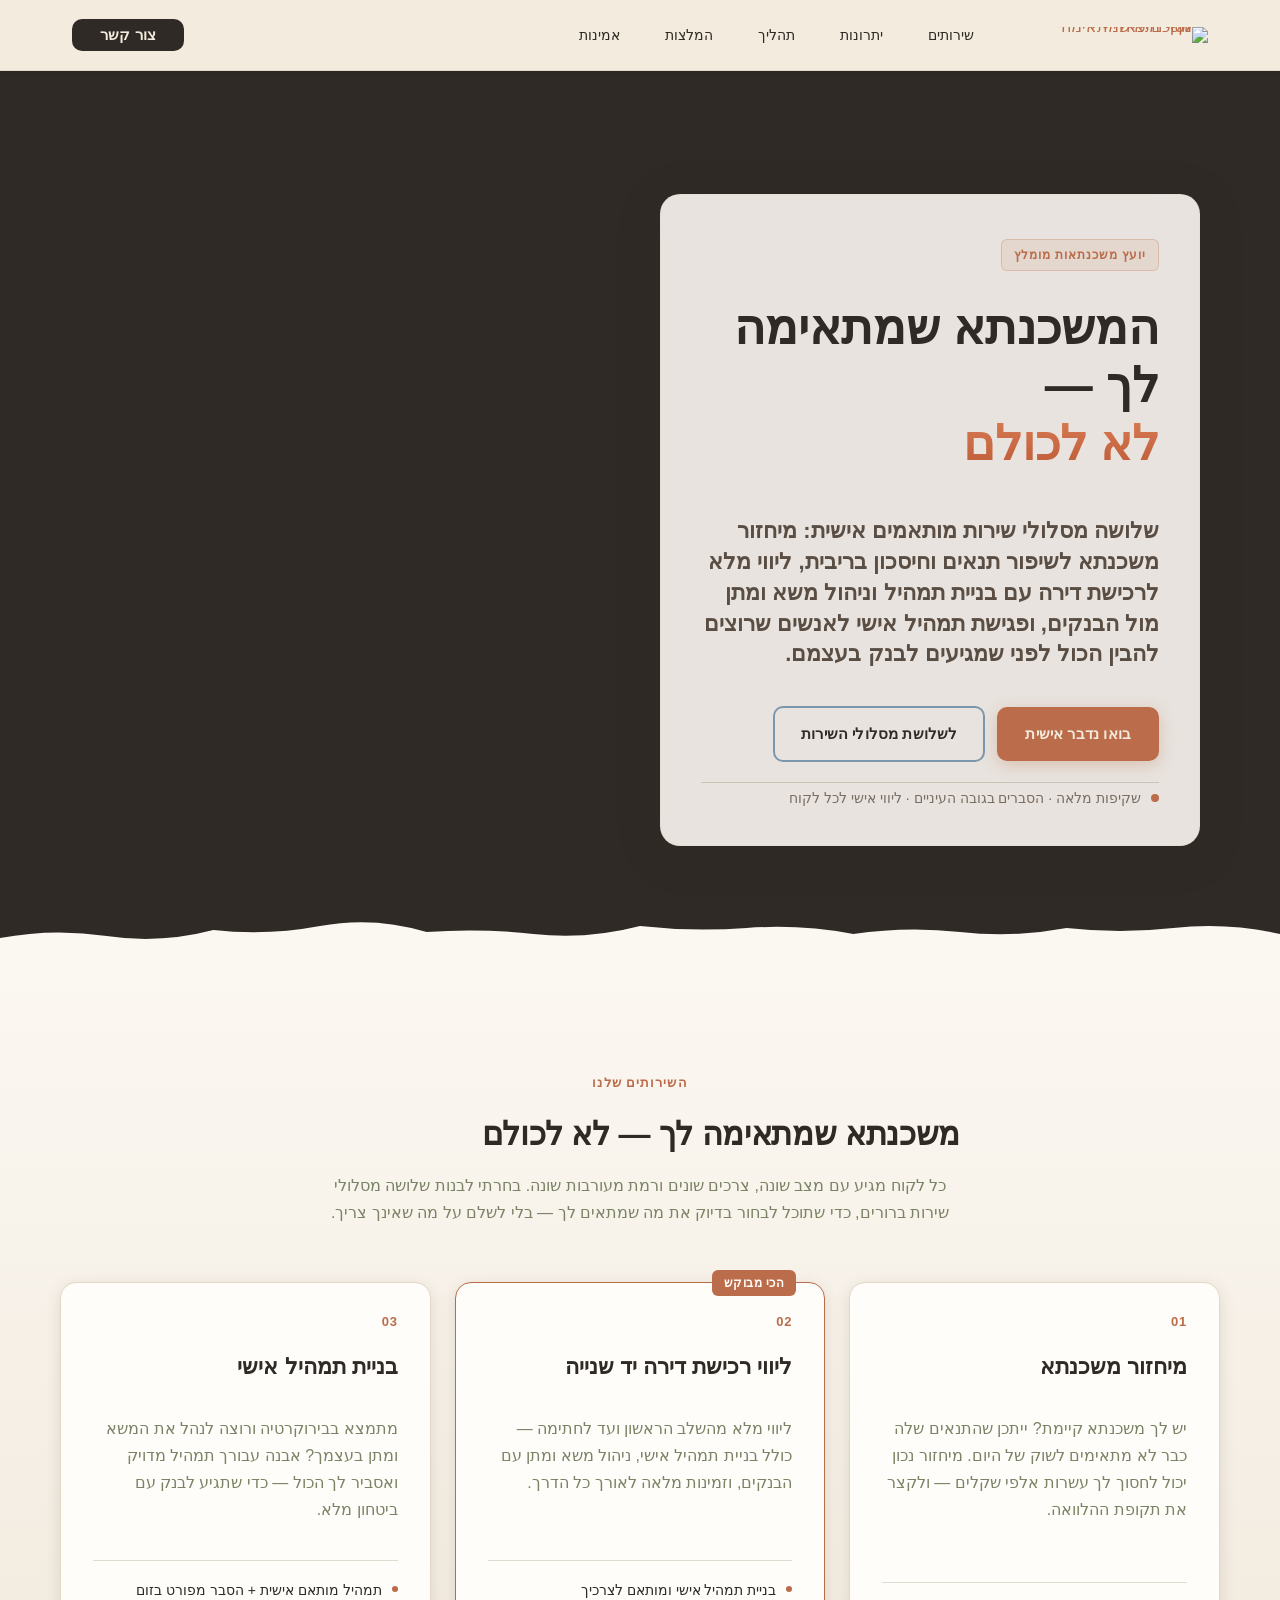
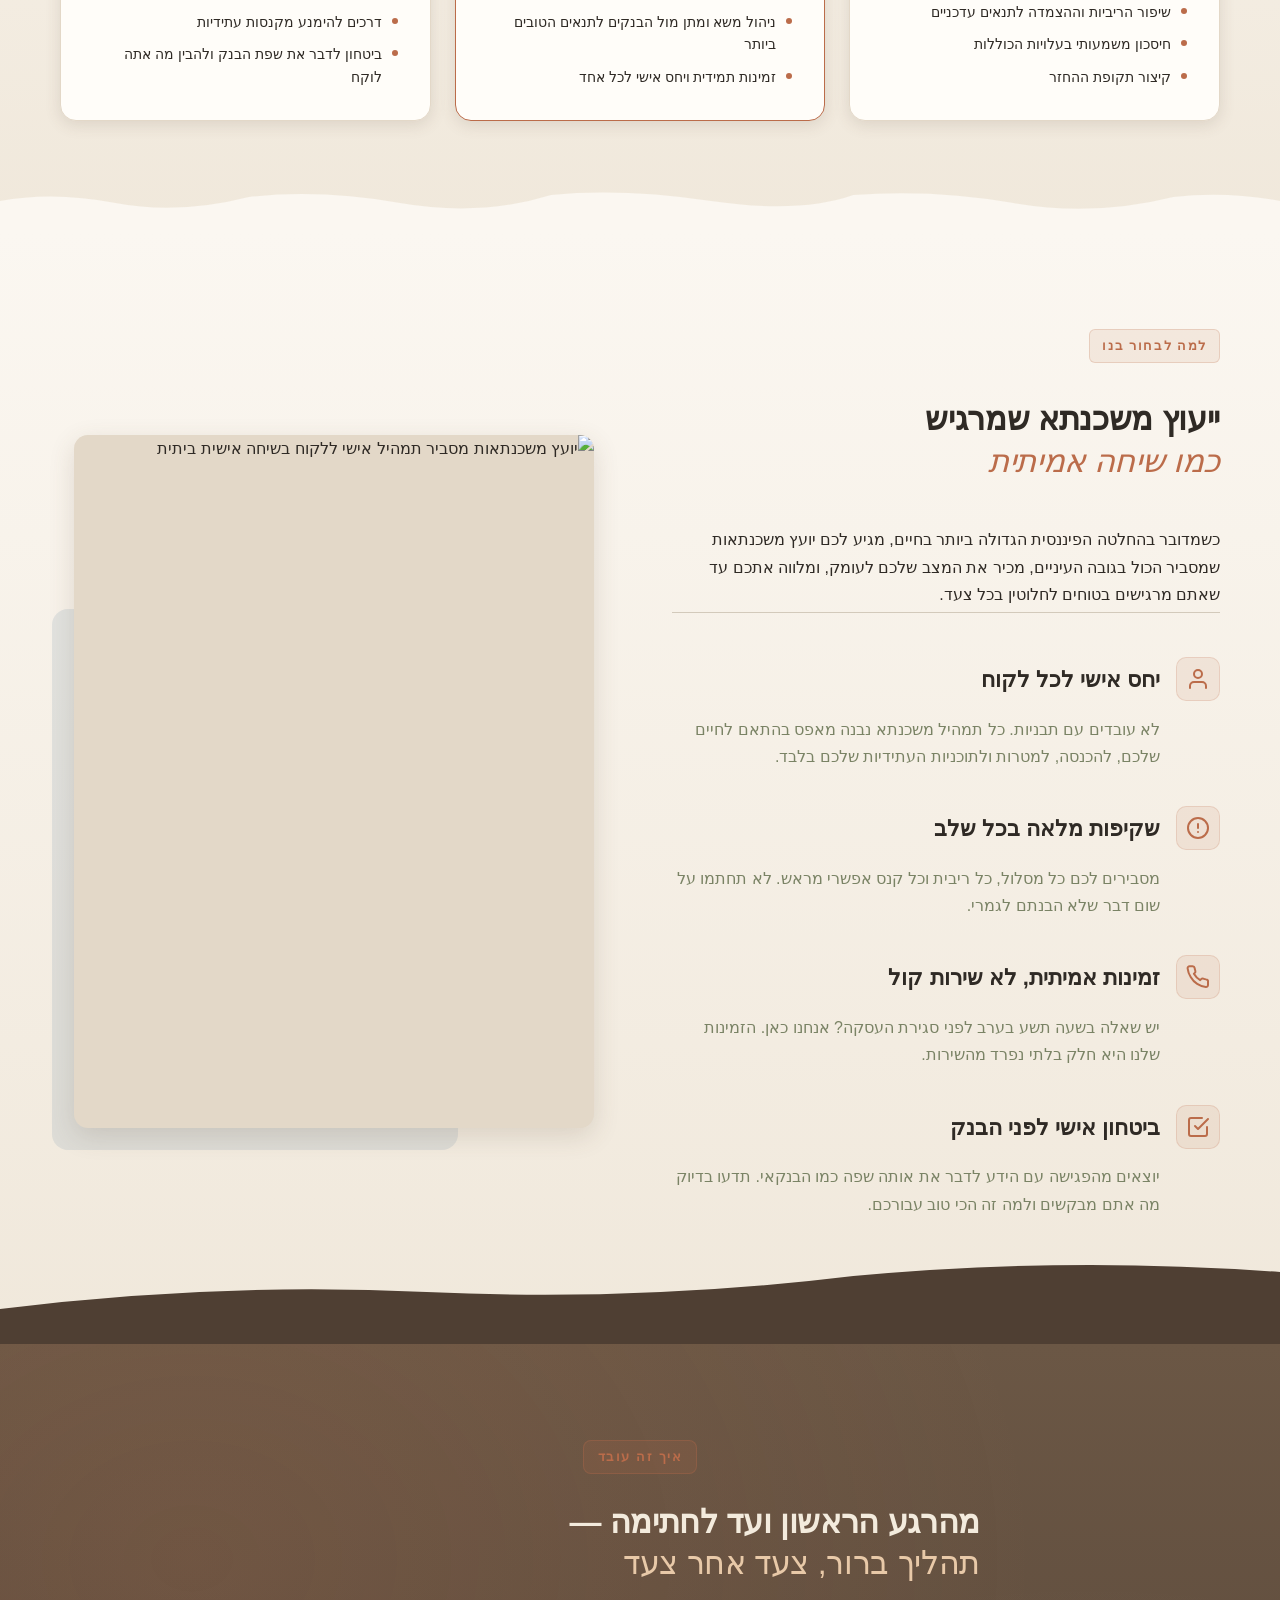
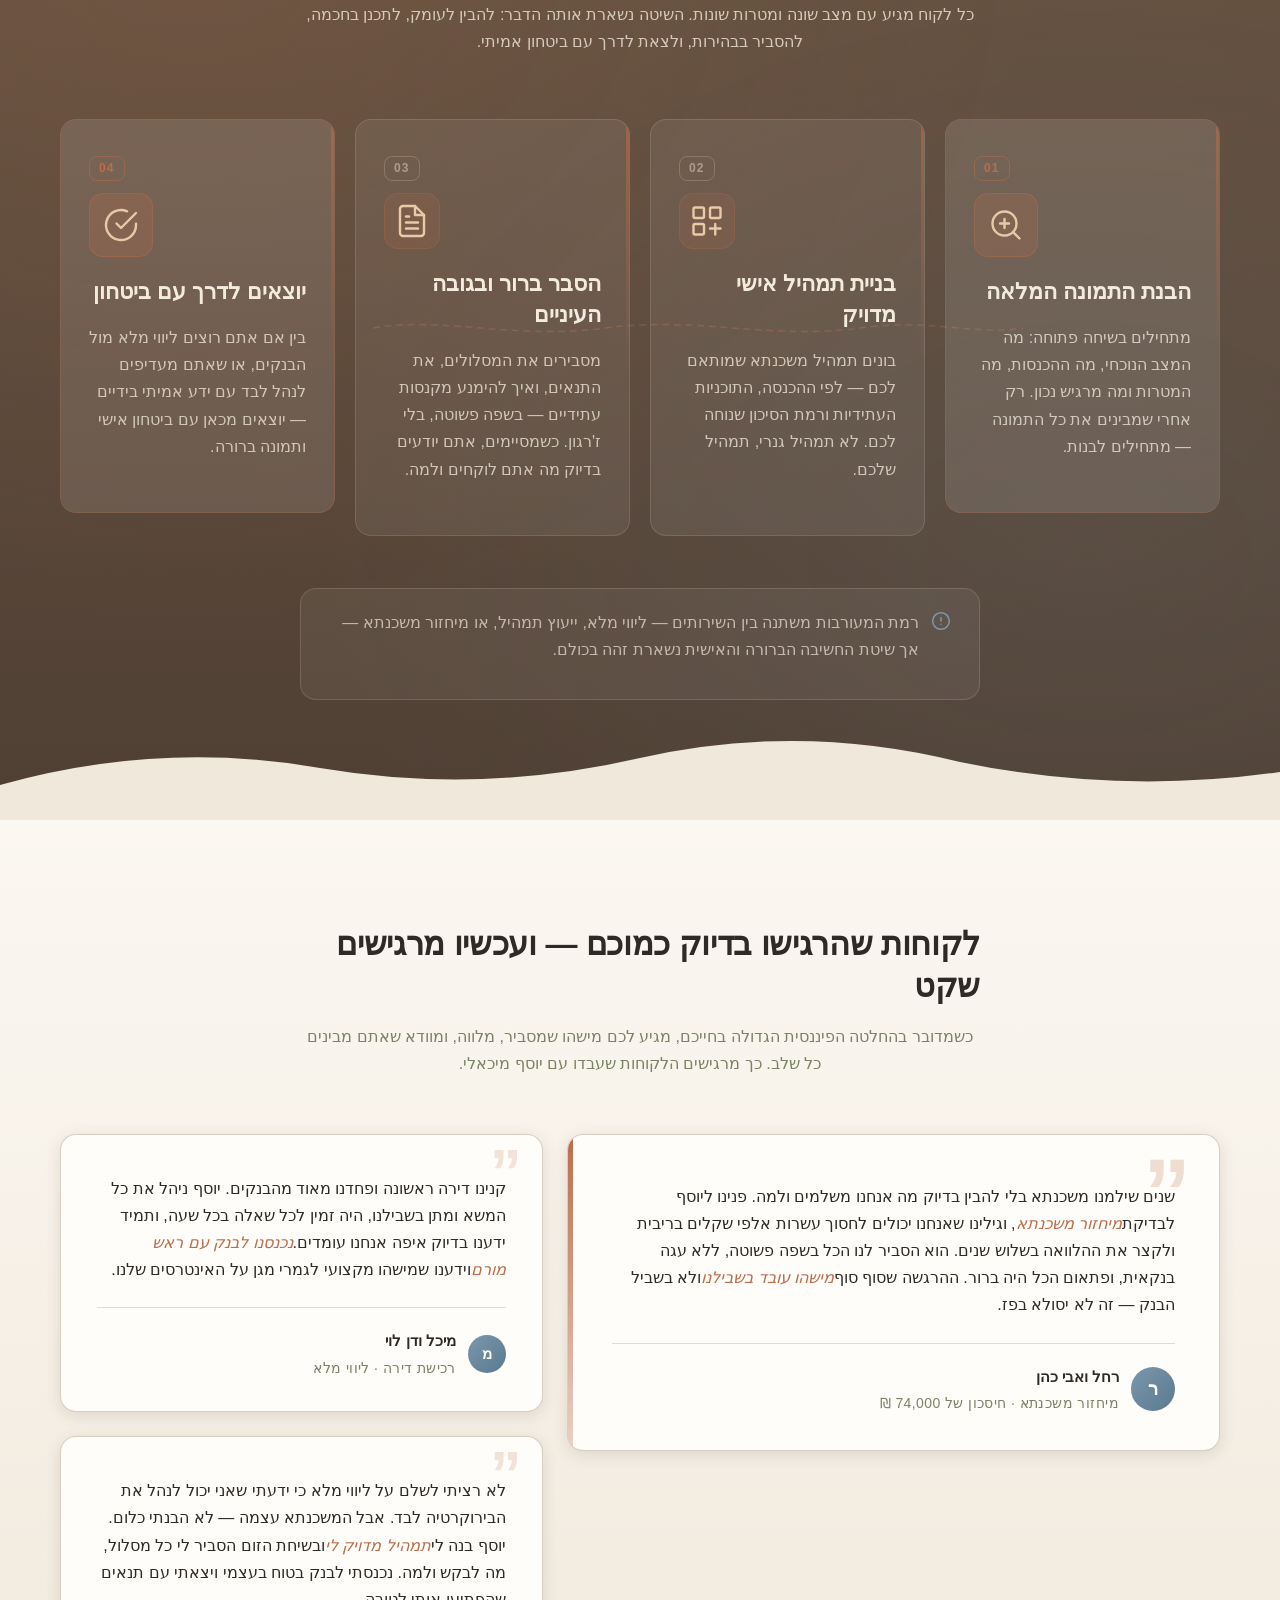
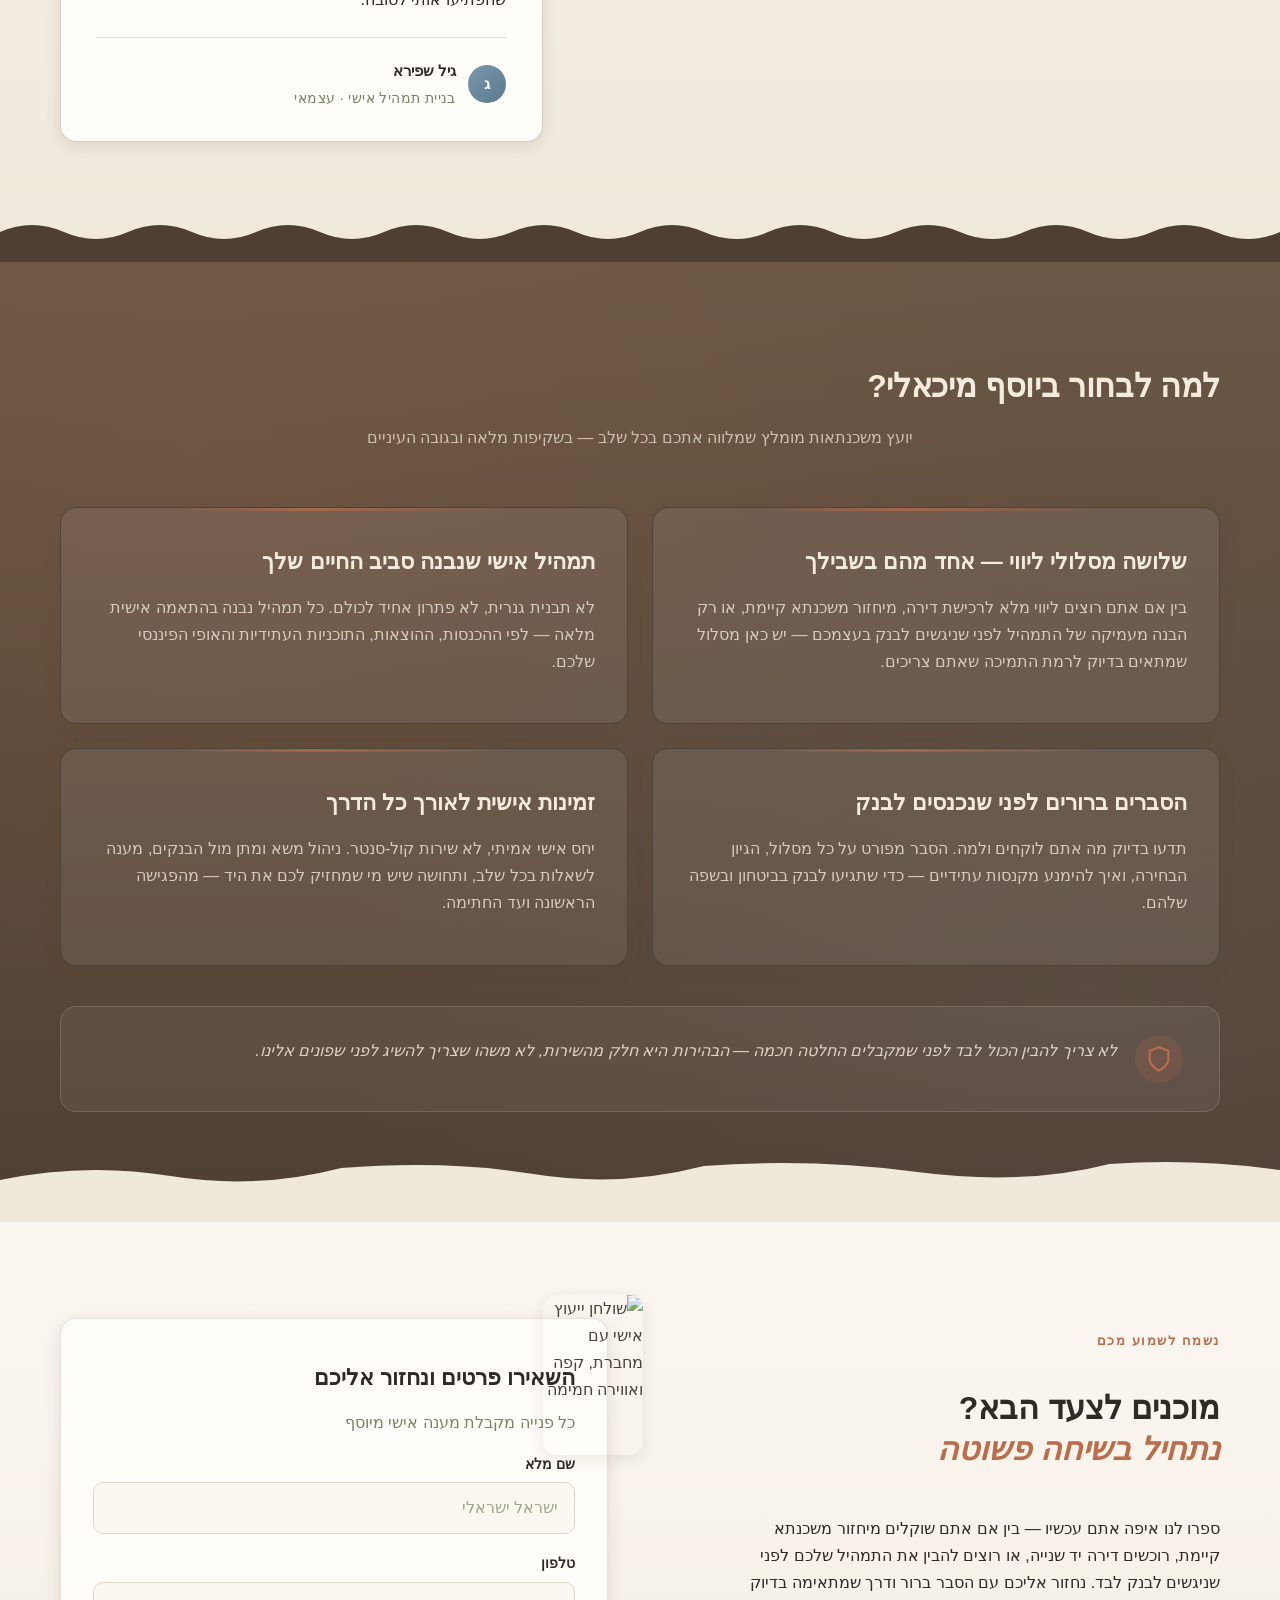
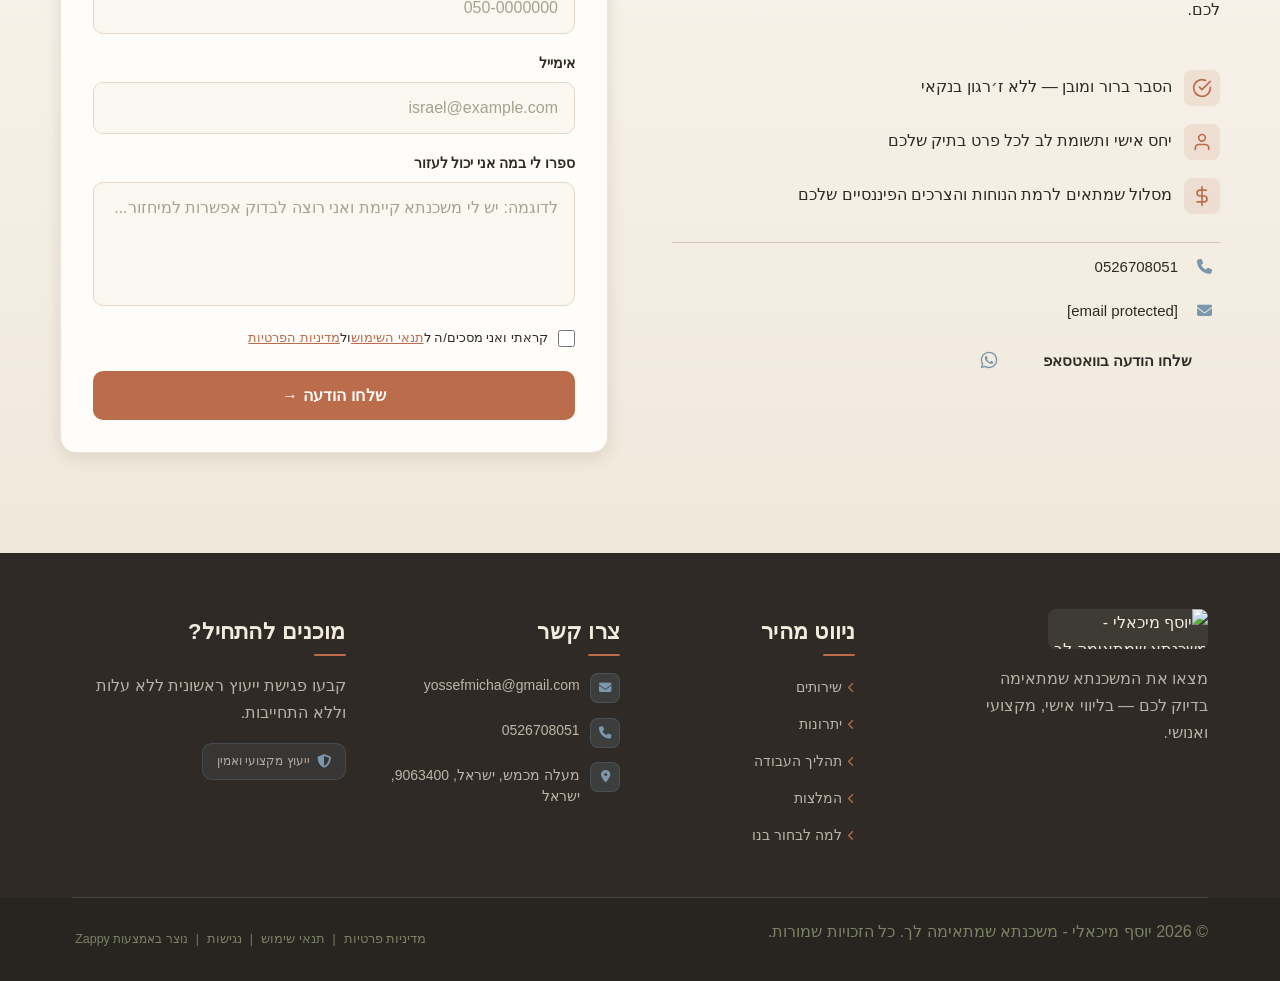
==== commit f0431b66: "Incremental sync: 1 page(s) — update_button, move_element, update_text" ====
--- a/public/index.html
+++ b/public/index.html
@@ -1 +1 @@
-<!doctype html><html dir="rtl" lang="he"><head><meta charset="UTF-8"><meta content="width=device-width,initial-scale=1" name="viewport"><meta content="index, follow" name="robots"><title>יועץ משכנתאות מומלץ שחוסך לך כסף — יוסף מיכאלי - משכנתא שמתאימה לך</title><meta content="רוצה משכנתא שעובדת בשבילך? יוסף מיכאלי מציע ייעוץ אישי, שקוף ומקצועי לרכישת דירה ומיחזור משכנתא. חסוך בריבית ותגיע לבנק בביטחון מלא." name="description"><meta content="יועץ משכנתאות מומלץ, מיחזור משכנתא חיסכון בריבית, ייעוץ משכנתא לרכישת דירה יד שנייה, יועץ משכנתאות, תכנון תמהיל הלוואה" name="keywords"><link href="/assets/favicon.ico" rel="icon" type="image/x-icon"><link href="/assets/favicon-16x16.png" rel="icon" type="image/png" sizes="16x16"><link href="/assets/favicon-32x32.png" rel="icon" type="image/png" sizes="32x32"><link href="/assets/favicon-48x48.png" rel="icon" type="image/png" sizes="48x48"><link href="/assets/favicon-192x192.png" rel="icon" type="image/png" sizes="192x192"><link href="/assets/favicon-512x512.png" rel="icon" type="image/png" sizes="512x512"><link href="/assets/apple-touch-icon.png" rel="apple-touch-icon"><script>!function(){"use strict";var t="65981abc-c65f-439b-b1f8-ade1b8e1bbc7",e="https://api.zappy5.com/api/analytics/track",a=18e5,n=2592e6,o=!0,i=!0,r=!0;var s=function(){var e="zappy_visitor_"+t,a=null;try{if(a=localStorage.getItem(e)){var o=JSON.parse(a),i=Date.now();if(i-o.created<n)return o.lastSeen=i,localStorage.setItem(e,JSON.stringify(o)),o.id}}catch(t){console.warn("Zappy Analytics: LocalStorage not available")}var r="zv_"+Date.now()+"_"+Math.random().toString(36).substr(2,9);try{localStorage.setItem(e,JSON.stringify({id:r,created:Date.now(),lastSeen:Date.now()}))}catch(t){}return r}(),c=function(){var e="zappy_session_"+t,n=null;try{if(n=sessionStorage.getItem(e)){var o=JSON.parse(n),i=Date.now();if(i-o.timestamp<a)return o.timestamp=i,sessionStorage.setItem(e,JSON.stringify(o)),o.id}}catch(t){console.warn("Zappy Analytics: SessionStorage not available")}var r="zs_"+Date.now()+"_"+Math.random().toString(36).substr(2,9);try{sessionStorage.setItem(e,JSON.stringify({id:r,timestamp:Date.now()}))}catch(t){}return r}();function l(a,n){n=n||{};var o={website_id:t,event_type:a,page_path:window.location.pathname,referrer:document.referrer||"direct",visitor_id:s,session_id:c,metadata:n};if(navigator.sendBeacon){var i=new Blob([JSON.stringify(o)],{type:"application/json"});navigator.sendBeacon(e,i)}else fetch(e,{method:"POST",headers:{"Content-Type":"application/json"},body:JSON.stringify(o),keepalive:!0}).catch(function(t){console.warn("Zappy Analytics: Failed to track event",t)})}o&&l("pageview",{title:document.title,url:window.location.href}),i&&document.addEventListener("click",function(t){var e=t.target;if("BUTTON"===e.tagName||e.closest("button")){var a="BUTTON"===e.tagName?e:e.closest("button");l("click",{element:"button",text:a.textContent.trim().substring(0,100),id:a.id||null,class:a.className||null})}else if("A"===e.tagName||e.closest("a")){var n="A"===e.tagName?e:e.closest("a");l("navigation",{element:"link",text:n.textContent.trim().substring(0,100),href:n.href,external:n.hostname!==window.location.hostname})}},!0),r&&document.addEventListener("submit",function(t){var e=t.target;l("form_submit",{form_id:e.id||null,form_name:e.name||null,form_action:e.action||null,form_method:e.method||"GET"})},!0);var d=Date.now();window.addEventListener("beforeunload",function(){l("page_unload",{time_on_page:Math.floor((Date.now()-d)/1e3),page_path:window.location.pathname})}),window.zappyAnalytics={track:l,getVisitorId:function(){return s},getSessionId:function(){return c}}}()</script><meta content="יועץ משכנתאות מומלץ שחוסך לך כסף — יוסף מיכאלי - משכנתא שמתאימה לך" property="og:title"><meta content="רוצה משכנתא שעובדת בשבילך? יוסף מיכאלי מציע ייעוץ אישי, שקוף ומקצועי לרכישת דירה ומיחזור משכנתא. חסוך בריבית ותגיע לבנק בביטחון מלא." property="og:description"><meta content="summary_large_image" name="twitter:card"><meta content="יועץ משכנתאות מומלץ שחוסך לך כסף — יוסף מיכאלי - משכנתא שמתאימה לך" name="twitter:title"><meta content="רוצה משכנתא שעובדת בשבילך? יוסף מיכאלי מציע ייעוץ אישי, שקוף ומקצועי לרכישת דירה ומיחזור משכנתא. חסוך בריבית ותגיע לבנק בביטחון מלא." name="twitter:description"><meta content="website" property="og:type"><meta content="he_IL" property="og:locale"><link href="https://cdnjs.cloudflare.com/ajax/libs/font-awesome/6.4.0/css/all.min.css" rel="stylesheet"><link href="/assets/favicon.ico" rel="icon" type="image/x-icon"><link href="/assets/favicon-16x16.png" rel="icon" type="image/png" sizes="16x16"><link href="/assets/favicon-32x32.png" rel="icon" type="image/png" sizes="32x32"><link href="/assets/favicon-48x48.png" rel="icon" type="image/png" sizes="48x48"><link href="/assets/favicon-192x192.png" rel="icon" type="image/png" sizes="192x192"><link href="/assets/favicon-512x512.png" rel="icon" type="image/png" sizes="512x512"><link href="/assets/apple-touch-icon.png" rel="apple-touch-icon"><link href="https://cdn.jsdelivr.net/npm/vanilla-cookieconsent@3/dist/cookieconsent.css" rel="stylesheet"><script src="https://cdn.jsdelivr.net/npm/vanilla-cookieconsent@3/dist/cookieconsent.umd.js"></script><script src="https://cdn.jsdelivr.net/gh/mickidum/acc_toolbar/acctoolbar/acctoolbar.min.js"></script><link href="/styles.css" rel="stylesheet"><style id="zappy-dropdown-submenu-styles">#navMenu li:has(.sub-menu),.nav-menu li:has(.sub-menu),.navbar li:has(.sub-menu),nav li:has(.sub-menu){position:relative}#navMenu .sub-menu,.nav-menu .sub-menu,.navbar .sub-menu,nav .sub-menu{display:block!important;position:absolute!important;top:100%;left:0;min-width:220px;background:#fff;border-radius:8px;box-shadow:0 8px 25px rgba(0,0,0,.15);padding:8px 0;opacity:0;visibility:hidden;transform:translateY(10px);transition:all .3s ease;z-index:1000;list-style:none;pointer-events:none}#navMenu li:hover>.sub-menu,.nav-menu li:hover>.sub-menu,.navbar li:hover>.sub-menu,nav li:hover>.sub-menu{opacity:1!important;visibility:visible!important;transform:translateY(0)!important;pointer-events:auto!important}.sub-menu li{list-style:none;margin:0;padding:0}.sub-menu a{display:block!important;padding:10px 16px!important;color:var(--text-dark,#333)!important;font-weight:500;text-decoration:none;white-space:nowrap;transition:background-color .2s}.sub-menu .zappy-nav-child>a{padding-left:28px!important;font-size:.9em!important;opacity:.85!important}[dir=rtl] .sub-menu .zappy-nav-child>a,html[lang=ar] .sub-menu .zappy-nav-child>a,html[lang=he] .sub-menu .zappy-nav-child>a{padding-left:10px!important;padding-right:28px!important}.sub-menu .zappy-nav-parent>a{font-weight:600!important}.sub-menu a:hover{background-color:#f5f5f5}[dir=rtl] .nav-menu .sub-menu,[dir=rtl] .navbar .sub-menu,[dir=rtl] nav .sub-menu,html[lang=ar] .nav-menu .sub-menu,html[lang=ar] .navbar .sub-menu,html[lang=ar] nav .sub-menu,html[lang=he] .nav-menu .sub-menu,html[lang=he] .navbar .sub-menu,html[lang=he] nav .sub-menu{left:auto!important;right:0!important}.sub-menu:empty,.sub-menu:not(:has(li)):not(:has(> a)),.sub-menu:not(:has(li:not(.zappy-hidden-menu-item))):not(:has(> a)){display:none!important;opacity:0!important;visibility:hidden!important;pointer-events:none!important}li:has(.menu-group-title):hover>.sub-menu{opacity:1!important;visibility:visible!important;transform:translateY(0)!important;pointer-events:auto!important}#navMenu>li>.menu-group-title,.nav-menu>li>.menu-group-title{display:inline-block;padding:.5rem 1rem;cursor:default;user-select:none}@media (max-width:768px){#navMenu .sub-menu,.nav-menu .sub-menu,.navbar .sub-menu,nav .sub-menu{position:static!important;transform:none!important;box-shadow:none!important;background:0 0!important;max-height:0;overflow:hidden;opacity:0;visibility:hidden;transition:max-height .3s ease,opacity .3s ease;padding:0!important;border-radius:0!important}#navMenu .sub-menu.mobile-expanded,.nav-menu .sub-menu.mobile-expanded,.navbar .sub-menu.mobile-expanded{max-height:none!important;overflow-y:visible!important;opacity:1!important;visibility:visible!important;padding:8px 0 8px 16px!important}[dir=rtl] .sub-menu.mobile-expanded,html[lang=he] .sub-menu.mobile-expanded{padding:8px 16px 8px 0!important}#navMenu li:hover>.sub-menu,.nav-menu li:hover>.sub-menu,.navbar li:hover>.sub-menu,nav li:hover>.sub-menu{opacity:0;visibility:hidden;pointer-events:none}#navMenu li>.sub-menu.mobile-expanded,.nav-menu li>.sub-menu.mobile-expanded,.navbar li>.sub-menu.mobile-expanded,nav li>.sub-menu.mobile-expanded{opacity:1!important;visibility:visible!important;pointer-events:auto!important}#navMenu li:has(.sub-menu),.nav-menu li:has(.sub-menu),.navbar li:has(.sub-menu),nav li:has(.sub-menu){display:flex!important;flex-wrap:wrap!important;align-items:center!important;position:relative!important;min-height:44px!important}#navMenu li:has(.sub-menu)>a,.nav-menu li:has(.sub-menu)>a,.navbar li:has(.sub-menu)>a,nav li:has(.sub-menu)>a{flex:1!important;min-width:0!important}#navMenu li:has(.sub-menu)>.menu-group-title,.nav-menu li:has(.sub-menu)>.menu-group-title,.navbar li:has(.sub-menu)>.menu-group-title,nav li:has(.sub-menu)>.menu-group-title{flex:1!important;min-width:0!important;padding:0!important;line-height:inherit!important}#navMenu li:has(.sub-menu)>.sub-menu,.nav-menu li:has(.sub-menu)>.sub-menu,.navbar li:has(.sub-menu)>.sub-menu,nav li:has(.sub-menu)>.sub-menu{flex-basis:100%!important;width:100%!important}#navMenu li:has(.sub-menu)>a [class*=arrow],#navMenu li:has(.sub-menu)>a [class*=chevron],.nav-menu li:has(.sub-menu)>a .fa-angle-down,.nav-menu li:has(.sub-menu)>a .fa-chevron-down,.nav-menu li:has(.sub-menu)>a [class*=arrow],.nav-menu li:has(.sub-menu)>a [class*=chevron],nav li:has(.sub-menu)>a [class*=arrow],nav li:has(.sub-menu)>a [class*=chevron]{display:none!important;visibility:hidden!important}.mobile-submenu-toggle{display:flex!important;align-items:center!important;justify-content:center!important;width:44px!important;height:auto!important;background:0 0!important;border:none!important;cursor:pointer!important;color:var(--text-dark)!important;position:static!important;flex-shrink:0!important;align-self:stretch!important;z-index:2!important;padding:0!important;margin:0!important}.mobile-submenu-toggle::after{content:''!important;width:0!important;height:0!important;border-left:6px solid transparent!important;border-right:6px solid transparent!important;border-top:7px solid currentColor!important;transition:transform .3s ease!important}.mobile-submenu-toggle.expanded::after{transform:rotate(180deg)!important}.sub-menu a{padding:10px 0!important;display:block!important;color:var(--text-dark)!important;white-space:normal!important}.sub-menu .zappy-nav-child>a{padding-left:28px!important;font-size:.9em!important;opacity:.85!important}[dir=rtl] .sub-menu .zappy-nav-child>a,html[lang=ar] .sub-menu .zappy-nav-child>a,html[lang=he] .sub-menu .zappy-nav-child>a{padding-left:0!important;padding-right:28px!important}.sub-menu .zappy-nav-parent>a{font-weight:600!important}#navMenu.active,.nav-menu.active{max-width:100vw!important;overflow-x:hidden!important;box-sizing:border-box!important}.navbar .sub-menu li a,.zappy-products-dropdown .sub-menu a,nav.navbar .sub-menu li a{color:var(--text-dark)!important}}@media (min-width:769px){.mobile-submenu-toggle{display:none!important}}</style><style id="mobile-lang-menu-deployed-css">@media (max-width:768px){.lang-switcher,.nav-container .lang-switcher,.nav-cta-container .lang-switcher,.nav-ecommerce-icons .lang-switcher,.nav-icons-left .lang-switcher,.navbar .lang-switcher,.navbar .nav-cta-container .lang-switcher{display:none!important}.mobile-lang-menu{width:100%;border-top:1px solid rgba(128,128,128,.2);padding:8px 0 0 0;margin-top:8px}.mobile-lang-toggle{display:flex!important;align-items:center;justify-content:space-between;width:100%;padding:12px 16px;background:0 0;border:none;cursor:pointer;font-size:15px;color:inherit;font-family:inherit}.mobile-lang-toggle::after{content:'';display:inline-block;width:8px;height:8px;border-right:2px solid currentColor;border-bottom:2px solid currentColor;transform:rotate(45deg);transition:transform .3s ease;margin-left:8px}.mobile-lang-toggle.expanded::after{transform:rotate(-135deg)}.mobile-lang-options{max-height:0;overflow:hidden;transition:max-height .3s ease}.mobile-lang-options.expanded{max-height:300px}.mobile-lang-option{display:flex!important;align-items:center;gap:10px;padding:10px 24px;text-decoration:none;color:inherit;font-size:14px;font-family:inherit}.mobile-lang-option:hover{background:rgba(128,128,128,.1)}.mobile-lang-option.active{font-weight:600;opacity:.7;pointer-events:none}.mobile-lang-option img{width:20px;height:20px;border-radius:50%}}@media (min-width:769px){.mobile-lang-menu{display:none!important}}</style><style id="zappy-widget-visibility">#mic-access-tool-box,#mic-access-tool-general-button,#mic-init-access-tool #mic-access-tool-box,#mic-init-access-tool #mic-access-tool-general-button,#mic-init-access-tool .mic-access-tool-general-button,._access-icon,._access-menu,.mic-access-tool-box,.mic-access-tool-general-button,div[id*=mic-access-tool-box]{display:none!important;visibility:hidden!important;opacity:0!important;pointer-events:none!important}</style></head><body><nav class="navbar" dir="rtl"><button class="mobile-toggle" aria-label="Menu" id="mobileToggle"><svg viewBox="0 0 24 24" fill="none" height="24" width="24" class="hamburger-icon"><path d="M3 12h18M3 6h18M3 18h18" stroke="currentColor" stroke-width="2" stroke-linecap="round"></path></svg><svg viewBox="0 0 24 24" fill="none" height="24" width="24" class="close-icon" style="display:none"><path d="M18 6L6 18M6 6l12 12" stroke="currentColor" stroke-width="2" stroke-linecap="round"></path></svg></button><button class="phone-header-btn" aria-label="Call" data-phone="0526708051"><svg viewBox="0 0 24 24" fill="currentColor" height="20" width="20"><path d="M22 16.92v3a2 2 0 0 1-2.18 2 19.79 19.79 0 0 1-8.63-3.07 19.5 19.5 0 0 1-6-6 19.79 19.79 0 0 1-3.07-8.67A2 2 0 0 1 4.11 2h3a2 2 0 0 1 2 1.72 12.84 12.84 0 0 0 .7 2.81 2 2 0 0 1-.45 2.11L8.09 9.91a16 16 0 0 0 6 6l1.27-1.27a2 2 0 0 1 2.11-.45 12.84 12.84 0 0 0 2.81.7A2 2 0 0 1 22 16.92z"></path></svg></button><div class="nav-container"><div class="nav-right-group"><div class="nav-brand"><a href="/" class="logo-link"><img alt="יוסף מיכאלי - משכנתא שמתאימה לך" src="/assets/logo.webp" class="logo"></a></div><ul class="nav-menu" id="navMenu"><li><a href="#services">שירותים</a></li><li><a href="#benefits">יתרונות</a></li><li><a href="#process">תהליך</a></li><li><a href="#testimonials">המלצות</a></li><li><a href="#trust-signals">אמינות</a></li></ul></div><div class="nav-cta-container"><a href="#contact" class="nav-cta-btn">צור קשר</a></div></div></nav><script>window.addEventListener("load",function(){const e=document.querySelector(".navbar, nav, header");if(!e)return void console.log("[Navbar] Navbar element not found");let t=document.getElementById("mobileToggle")||document.querySelector(".mobile-toggle")||document.querySelector(".hamburger")||document.querySelector(".hamburger-menu")||document.querySelector(".menu-toggle")||document.querySelector(".burger-menu")||document.querySelector('[aria-label="Menu"]')||document.querySelector('[aria-label="תפריט"]');const o=document.querySelector(".phone-header-btn"),n=window.getComputedStyle(e);let r=n.backgroundColor;if(console.log("[Navbar] Initial navbar background:",r),"transparent"===r||"rgba(0, 0, 0, 0)"===r||r.startsWith("rgba")&&r.includes(", 0)")){const e=n.backgroundImage;if(e&&"none"!==e)console.log("[Navbar] Navbar has background image/gradient, using dark text"),r="rgb(240, 240, 240)";else{const e=window.getComputedStyle(document.body).backgroundColor;console.log("[Navbar] Navbar transparent, using body background:",e),r=e}}const i=r.match(/\d+/g);if(i&&i.length>=3){const e=(.299*parseInt(i[0])+.587*parseInt(i[1])+.114*parseInt(i[2]))/255;console.log("[Navbar] Mobile button colors preserved from Claude CSS (luminance:",e.toFixed(2)+")");const n=document.createElement("style");n.id="zappy-mobile-nav-fix";document.documentElement.lang;document.documentElement.dir,n.textContent='\n        /* Hide mobile buttons on desktop, show only on mobile */\n        @media (min-width: 769px) {\n          .mobile-toggle,\n          .phone-header-btn {\n            display: none !important;\n          }\n        }\n        \n        /* Show and position mobile buttons correctly on mobile */\n        @media (max-width: 768px) {\n          .mobile-toggle,\n          .phone-header-btn {\n            position: absolute !important;\n            top: 50% !important;\n            transform: translateY(-50%) !important;\n            z-index: 1001 !important;\n            display: flex !important;\n            align-items: center !important;\n            justify-content: center !important;\n            width: 36px !important;\n            height: 36px !important;\n            border-radius: 50% !important;\n            border: none !important;\n            cursor: pointer !important;\n            padding: 6px !important;\n            background: none !important;\n            color: var(--nav-text, var(--text-dark)) !important;\n          }\n          \n          /* LTR positioning (default): hamburger LEFT, phone RIGHT */\n          html:not([dir="rtl"]):not([lang="he"]):not([lang="ar"]) .mobile-toggle,\n          html[dir="ltr"] .mobile-toggle {\n            left: 12px !important;\n            right: auto !important;\n          }\n          html:not([dir="rtl"]):not([lang="he"]):not([lang="ar"]) .phone-header-btn,\n          html[dir="ltr"] .phone-header-btn {\n            right: 12px !important;\n            left: auto !important;\n          }\n          \n          /* RTL positioning: hamburger RIGHT, phone LEFT */\n          html[dir="rtl"] .mobile-toggle,\n          html[lang="he"] .mobile-toggle,\n          html[lang="ar"] .mobile-toggle {\n            right: 12px !important;\n            left: auto !important;\n          }\n          html[dir="rtl"] .phone-header-btn,\n          html[lang="he"] .phone-header-btn,\n          html[lang="ar"] .phone-header-btn {\n            left: 12px !important;\n            right: auto !important;\n          }\n          \n          /* CRITICAL: Ensure nav-container has min-height on mobile */\n          /* All children are positioned absolutely/fixed on mobile, so height:auto collapses to 0 */\n          .nav-container {\n            min-height: 70px !important;\n            position: relative !important;\n          }\n          \n          /* Ensure SVG icons are properly sized and inherit color */\n          .mobile-toggle svg,\n          .phone-header-btn svg {\n            width: 24px !important;\n            height: 24px !important;\n            /* Don\'t force display - let JavaScript control hamburger/close toggle */\n          }\n          \n          /* Reset nav-cta-container on mobile - remove desktop box-shadow/padding */\n          /* that creates a visible ghost box when CTA button is hidden */\n          .nav-cta-container {\n            box-shadow: none !important;\n            padding: 0 !important;\n          }\n          \n          /* Hide nav-cta-container entirely on mobile when there\'s no lang-switcher */\n          /* (only the CTA button is inside, and it\'s hidden on mobile) */\n          .nav-cta-container:not(:has(.lang-switcher)) {\n            display: none !important;\n          }\n          \n          /* CRITICAL: Prevent hero image fade gradient from bleeding over headline text */\n          /* The .image-fade-gradient has bottom: -30px (extends below parent) */\n          /* On mobile stacked layout, this overlaps the h1 text below the image */\n          .hero-image-column {\n            overflow: hidden !important;\n          }\n          .image-fade-gradient {\n            bottom: 0 !important;\n          }\n          \n          /* Hide desktop language switcher on mobile - hamburger menu handles it */\n          /* High specificity to override stored CSS */\n          .lang-switcher,\n          .nav-cta-container .lang-switcher,\n          .nav-container .lang-switcher,\n          .navbar .lang-switcher,\n          .navbar .nav-cta-container .lang-switcher {\n            display: none !important;\n          }\n        }\n      ';const r=document.getElementById("zappy-mobile-nav-fix");r&&r.remove(),document.head.appendChild(n),console.log("[Navbar] Critical CSS injected for mobile nav positioning");const l=window.innerWidth<=768;if(t){const e=t.querySelector(".hamburger-icon"),o=t.querySelector(".close-icon");e&&(e.style.setProperty("width","24px","important"),e.style.setProperty("height","24px","important"),e.style.setProperty("display","block","important")),o&&(o.style.setProperty("width","24px","important"),o.style.setProperty("height","24px","important"),o.style.setProperty("display","none","important")),l?(t.style.setProperty("position","absolute","important"),t.style.setProperty("top","50%","important"),t.style.setProperty("transform","translateY(-50%)","important"),t.style.setProperty("z-index","1001","important"),t.style.removeProperty("left"),t.style.removeProperty("right"),console.log("[Navbar] Mobile toggle positioning applied (mobile viewport)")):(t.style.removeProperty("position"),t.style.removeProperty("top"),t.style.removeProperty("transform"),t.style.removeProperty("z-index"),t.style.removeProperty("left"),t.style.removeProperty("right"),console.log("[Navbar] Desktop viewport - cleared mobile toggle inline positioning"))}if(o){const e=o.querySelector("svg");e&&(e.style.width="24px",e.style.height="24px",e.setAttribute("width","24"),e.setAttribute("height","24")),l?(o.style.setProperty("position","absolute","important"),o.style.setProperty("top","50%","important"),o.style.setProperty("transform","translateY(-50%)","important"),o.style.setProperty("z-index","1001","important"),o.style.removeProperty("left"),o.style.removeProperty("right"),console.log("[Navbar] Phone button positioning applied (mobile viewport)")):(o.style.removeProperty("position"),o.style.removeProperty("top"),o.style.removeProperty("transform"),o.style.removeProperty("z-index"),o.style.removeProperty("left"),o.style.removeProperty("right"),console.log("[Navbar] Desktop viewport - cleared phone button inline positioning"))}}else console.log("[Navbar] Could not parse background color:",r);t=document.getElementById("mobileToggle")||document.querySelector(".mobile-toggle")||document.querySelector(".hamburger")||document.querySelector(".hamburger-menu")||document.querySelector(".menu-toggle")||document.querySelector(".burger-menu")||document.querySelector('[aria-label="Menu"]')||document.querySelector('[aria-label="תפריט"]');const l=document.getElementById("navMenu")||document.querySelector(".nav-menu")||document.querySelector(".nav-links")||document.querySelector("nav ul:not(.submenu)");if(!t||!l)return void console.log("[Navbar] Mobile toggle or menu not found:",{toggle:!!t,menu:!!l});l.id||(l.id="navMenu"),console.log("[Navbar] Initializing mobile menu...");const a=t.cloneNode(!0);t.parentNode.replaceChild(a,t),a.addEventListener("click",function(e){e.preventDefault(),e.stopPropagation();const t=this.querySelector(".hamburger-icon"),o=this.querySelector(".close-icon");l.classList.contains("active")?(l.classList.remove("active"),t&&t.style.setProperty("display","block","important"),o&&o.style.setProperty("display","none","important"),document.body.style.overflow="",console.log("[Navbar] Menu closed")):(l.classList.add("active"),t&&t.style.setProperty("display","none","important"),o&&o.style.setProperty("display","block","important"),document.body.style.overflow="hidden",console.log("[Navbar] Menu opened"))}),l.querySelectorAll("a").forEach(function(e){e.addEventListener("click",function(){if("#"===this.getAttribute("href"))return;const e=a.querySelector(".hamburger-icon"),t=a.querySelector(".close-icon");l.classList.remove("active"),e&&e.style.setProperty("display","block","important"),t&&t.style.setProperty("display","none","important"),document.body.style.overflow="",console.log("[Navbar] Menu closed (link clicked)")})});var s=l.querySelectorAll(".dropdown-toggle");s.forEach(function(e){e.addEventListener("click",function(e){e.preventDefault(),e.stopPropagation();var t=this.closest(".nav-dropdown");t&&(t.parentNode.querySelectorAll(".nav-dropdown.open").forEach(function(e){e!==t&&e.classList.remove("open")}),t.classList.toggle("open"),console.log("[Navbar] Dropdown toggled:",t.classList.contains("open")?"open":"closed"))})}),document.addEventListener("click",function(e){e.target.closest(".nav-dropdown")||document.querySelectorAll(".nav-dropdown.open").forEach(function(e){e.classList.remove("open")})}),console.log("[Navbar] Dropdown handlers initialized for "+s.length+" dropdowns"),o&&o.addEventListener("click",function(){const e=document.querySelectorAll('a[href^="tel:"]'),t=e.length>0?e[0].getAttribute("href").replace("tel:",""):"0526708051";window.location.href="tel:"+t,console.log("[Navbar] Phone button clicked")}),console.log("[Navbar] Mobile menu initialized successfully");const p=function(){const e=document.querySelector(".whatsapp-float");e&&(window.innerWidth>=769?(e.style.setProperty("display","none","important"),e.style.setProperty("visibility","hidden","important"),e.style.setProperty("opacity","0","important"),e.style.setProperty("pointer-events","none","important"),console.log("[WhatsApp] Button hidden on desktop")):(e.style.removeProperty("display"),e.style.removeProperty("visibility"),e.style.removeProperty("opacity"),e.style.removeProperty("pointer-events"),console.log("[WhatsApp] Button visible on mobile")))};let c;p(),window.addEventListener("resize",function(){clearTimeout(c),c=setTimeout(p,100)})})</script><main><section class="index-hero-section" data-layout-spec="בית-hero" dir="rtl" id="hero" data-hero-type="fullscreen-scrim"><div class="index-hero-bg"><img alt="יועץ משכנתאות מקצועי בפגישה אישית עם לקוחות בבית" src="/assets/site-index-hero-image-1.webp" data-context="Warm daylight home consultation scene: a friendly Israeli mortgage advisor sitting across a dining table from a couple, notebook pages and printed mortgage documents spread on the table, a steaming coffee cup nearby, natural sunlight streaming through a window, relaxed and trusting body language, warm home interior with wooden furniture, soft cream and terracotta tones, photorealistic, wide angle, horizontal format, no text overlays" data-placeholder="index-hero-image-1" height="900" width="1440" data-hero-bg="true"></div><div class="index-hero-scrim" aria-hidden="true"></div><div class="index-hero-container"><div class="index-hero-card"><span class="index-hero-label">יועץ משכנתאות מומלץ</span><h1 class="index-hero-h1">המשכנתא שמתאימה לך —<br><em>לא לכולם</em></h1><h3 class="index-hero-subtitle">שלושה מסלולי שירות מותאמים אישית: מיחזור משכנתא לשיפור תנאים וחיסכון בריבית, ליווי מלא לרכישת דירה עם בניית תמהיל וניהול משא ומתן מול הבנקים, ופגישת תמהיל אישי לאנשים שרוצים להבין הכול לפני שמגיעים לבנק בעצמם.</h3><div class="index-hero-ctas"><a href="#contact" class="index-hero-btn-primary">בואו נדבר אישית</a><a href="#services" class="index-hero-btn-secondary">לשלושת מסלולי השירות</a></div><div class="index-hero-trust"><span class="index-hero-trust-dot" aria-hidden="true"></span><small>שקיפות מלאה · הסברים בגובה העיניים · ליווי אישי לכל לקוח</small></div></div></div><div class="index-hero-divider-wrapper"><svg viewBox="0 0 1440 72" xmlns="http://www.w3.org/2000/svg" aria-hidden="true" data-no-icon-edit="true" preserveAspectRatio="none"><path d="M0,72 L0,38 Q60,28 120,36 T240,30 Q300,36 360,26 T480,32 Q540,28 600,34 T720,26 Q780,32 840,28 T960,34 Q1020,26 1080,32 T1200,28 Q1260,34 1320,28 T1440,34 L1440,72 Z" fill="#FBF7F1"></path></svg></div></section><section class="index-services-section" data-layout-spec="בית-services" dir="rtl" id="services"><div class="index-services-container"><div class="index-services-intro"><span class="index-services-eyebrow">השירותים שלנו</span><h2 class="index-services-title">משכנתא שמתאימה לך — לא לכולם</h2><p class="index-services-subtitle">כל לקוח מגיע עם מצב שונה, צרכים שונים ורמת מעורבות שונה. בחרתי לבנות שלושה מסלולי שירות ברורים, כדי שתוכל לבחור בדיוק את מה שמתאים לך — בלי לשלם על מה שאינך צריך.</p></div><div class="index-services-grid"><article class="index-services-card"><div class="index-services-card-number">01</div><h3 class="index-services-card-title">מיחזור משכנתא</h3><p class="index-services-card-desc">יש לך משכנתא קיימת? ייתכן שהתנאים שלה כבר לא מתאימים לשוק של היום. מיחזור נכון יכול לחסוך לך עשרות אלפי שקלים — ולקצר את תקופת ההלוואה.</p><ul class="index-services-bullets"><li>שיפור הריביות וההצמדה לתנאים עדכניים</li><li>חיסכון משמעותי בעלויות הכוללות</li><li>קיצור תקופת ההחזר</li></ul></article><article class="index-services-card index-services-card--featured"><div class="index-services-card-number">02</div><h3 class="index-services-card-title">ליווי רכישת דירה יד שנייה</h3><p class="index-services-card-desc">ליווי מלא מהשלב הראשון ועד לחתימה — כולל בניית תמהיל אישי, ניהול משא ומתן עם הבנקים, וזמינות מלאה לאורך כל הדרך.</p><ul class="index-services-bullets"><li>בניית תמהיל אישי ומותאם לצרכיך</li><li>ניהול משא ומתן מול הבנקים לתנאים הטובים ביותר</li><li>זמינות תמידית ויחס אישי לכל אחד</li></ul></article><article class="index-services-card"><div class="index-services-card-number">03</div><h3 class="index-services-card-title">בניית תמהיל אישי</h3><p class="index-services-card-desc">מתמצא בבירוקרטיה ורוצה לנהל את המשא ומתן בעצמך? אבנה עבורך תמהיל מדויק ואסביר לך הכול — כדי שתגיע לבנק עם ביטחון מלא.</p><ul class="index-services-bullets"><li>תמהיל מותאם אישית + הסבר מפורט בזום</li><li>דרכים להימנע מקנסות עתידיות</li><li>ביטחון לדבר את שפת הבנק ולהבין מה אתה לוקח</li></ul></article></div></div><div class="index-services-divider-wrapper"><svg viewBox="0 0 1440 80" xmlns="http://www.w3.org/2000/svg" aria-hidden="true" data-no-icon-edit="true" preserveAspectRatio="none"><path d="M0,80 L0,48 Q60,38 130,50 T280,44 Q360,36 450,50 T620,42 Q700,35 800,48 T960,42 Q1050,36 1140,50 T1320,44 Q1380,38 1440,48 L1440,80 Z" fill="#FBF7F1"></path></svg></div></section><section class="index-benefits-section" data-layout-spec="בית-benefits" dir="rtl" id="benefits"><div class="index-benefits-container"><div class="index-benefits-grid"><div class="index-benefits-content"><span class="index-benefits-eyebrow">למה לבחור בנו</span><h2 class="index-benefits-heading">ייעוץ משכנתא שמרגיש<br><em>כמו שיחה אמיתית</em></h2><p class="index-benefits-intro">כשמדובר בהחלטה הפיננסית הגדולה ביותר בחיים, מגיע לכם יועץ משכנתאות שמסביר הכול בגובה העיניים, מכיר את המצב שלכם לעומק, ומלווה אתכם עד שאתם מרגישים בטוחים לחלוטין בכל צעד.</p><ul class="index-benefits-list"><li class="index-benefits-item"><div class="index-benefits-icon-wrap"><svg viewBox="0 0 24 24" xmlns="http://www.w3.org/2000/svg" fill="none" height="24" width="24" data-element-type="icon" data-icon-type="svg" stroke="currentColor" stroke-linecap="round" stroke-linejoin="round" stroke-width="2" aria-hidden="true"><path d="M20 21v-2a4 4 0 0 0-4-4H8a4 4 0 0 0-4 4v2"></path><circle cx="12" cy="7" r="4"></circle></svg></div><div class="index-benefits-item-content"><h3 class="index-benefits-item-title">יחס אישי לכל לקוח</h3><p class="index-benefits-item-text">לא עובדים עם תבניות. כל תמהיל משכנתא נבנה מאפס בהתאם לחיים שלכם, להכנסה, למטרות ולתוכניות העתידיות שלכם בלבד.</p></div></li><li class="index-benefits-item"><div class="index-benefits-icon-wrap"><svg viewBox="0 0 24 24" xmlns="http://www.w3.org/2000/svg" fill="none" height="24" width="24" data-element-type="icon" data-icon-type="svg" stroke="currentColor" stroke-linecap="round" stroke-linejoin="round" stroke-width="2" aria-hidden="true"><circle cx="12" cy="12" r="10"></circle><line x1="12" x2="12" y1="8" y2="12"></line><line x1="12" x2="12.01" y1="16" y2="16"></line></svg></div><div class="index-benefits-item-content"><h3 class="index-benefits-item-title">שקיפות מלאה בכל שלב</h3><p class="index-benefits-item-text">מסבירים לכם כל מסלול, כל ריבית וכל קנס אפשרי מראש. לא תחתמו על שום דבר שלא הבנתם לגמרי.</p></div></li><li class="index-benefits-item"><div class="index-benefits-icon-wrap"><svg viewBox="0 0 24 24" xmlns="http://www.w3.org/2000/svg" fill="none" height="24" width="24" data-element-type="icon" data-icon-type="svg" stroke="currentColor" stroke-linecap="round" stroke-linejoin="round" stroke-width="2" aria-hidden="true"><path d="M22 16.92v3a2 2 0 0 1-2.18 2 19.79 19.79 0 0 1-8.63-3.07A19.5 19.5 0 0 1 4.69 12 19.79 19.79 0 0 1 1.61 3.41 2 2 0 0 1 3.6 1.22h3a2 2 0 0 1 2 1.72c.127.96.361 1.903.7 2.81a2 2 0 0 1-.45 2.11L7.91 8.82a16 16 0 0 0 6.29 6.29l.98-.98a2 2 0 0 1 2.11-.45c.907.339 1.85.573 2.81.7A2 2 0 0 1 22 16.92z"></path></svg></div><div class="index-benefits-item-content"><h3 class="index-benefits-item-title">זמינות אמיתית, לא שירות קול</h3><p class="index-benefits-item-text">יש שאלה בשעה תשע בערב לפני סגירת העסקה? אנחנו כאן. הזמינות שלנו היא חלק בלתי נפרד מהשירות.</p></div></li><li class="index-benefits-item"><div class="index-benefits-icon-wrap"><svg viewBox="0 0 24 24" xmlns="http://www.w3.org/2000/svg" fill="none" height="24" width="24" data-element-type="icon" data-icon-type="svg" stroke="currentColor" stroke-linecap="round" stroke-linejoin="round" stroke-width="2" aria-hidden="true"><polyline points="9 11 12 14 22 4"></polyline><path d="M21 12v7a2 2 0 0 1-2 2H5a2 2 0 0 1-2-2V5a2 2 0 0 1 2-2h11"></path></svg></div><div class="index-benefits-item-content"><h3 class="index-benefits-item-title">ביטחון אישי לפני הבנק</h3><p class="index-benefits-item-text">יוצאים מהפגישה עם הידע לדבר את אותה שפה כמו הבנקאי. תדעו בדיוק מה אתם מבקשים ולמה זה הכי טוב עבורכם.</p></div></li></ul></div><div class="index-benefits-image-col"><div class="index-benefits-image-wrapper"><div class="index-benefits-backplate" aria-hidden="true"></div><figure class="index-benefits-figure"><img alt="יועץ משכנתאות מסביר תמהיל אישי ללקוח בשיחה אישית ביתית" src="/assets/site-index-benefits-image-1.webp" class="index-benefits-photo" data-context="Warm, intimate home setting showing a mortgage advisor and client sitting at a kitchen table, having a face-to-face conversation. Open notebooks with handwritten notes and highlighted pages visible on the table. Natural light, soft warm tones, genuine human connection. No formal office setting — feels like a trusted friend explaining financial options clearly. Israeli-style home environment, relaxed and personal atmosphere." data-placeholder="index-benefits-image-1" height="740" width="600"></figure></div></div></div></div><div class="index-benefits-divider-wrapper"><svg viewBox="0 0 1200 90" xmlns="http://www.w3.org/2000/svg" aria-hidden="true" data-no-icon-edit="true" preserveAspectRatio="none"><path d="M0,90 L0,55 Q200,28 400,38 Q600,48 800,22 Q1000,2 1200,18 L1200,90 Z" fill="#4F3F33"></path></svg></div></section><section class="index-process-section" data-layout-spec="בית-process" dir="rtl" id="process"><div class="index-process-container"><div class="index-process-header"><span class="index-process-label">איך זה עובד</span><h2 class="index-process-title">מהרגע הראשון ועד לחתימה —<br><em>תהליך ברור, צעד אחר צעד</em></h2><p class="index-process-subtitle">כל לקוח מגיע עם מצב שונה ומטרות שונות. השיטה נשארת אותה הדבר: להבין לעומק, לתכנן בחכמה, להסביר בבהירות, ולצאת לדרך עם ביטחון אמיתי.</p></div><div class="index-process-steps"><div class="index-process-connectors" aria-hidden="true"><svg viewBox="0 0 900 40" xmlns="http://www.w3.org/2000/svg" aria-hidden="true" data-no-icon-edit="true" preserveAspectRatio="none"><path d="M220,20 C280,8 340,32 420,20 C500,8 560,32 640,20 C700,10 740,28 780,20" fill="none" stroke="rgba(187,108,74,0.35)" stroke-dasharray="6 4" stroke-width="1.5"></path></svg></div><article class="index-process-step index-process-step--first"><div class="index-process-step-number" aria-label="שלב ראשון">01</div><div class="index-process-step-icon"><svg viewBox="0 0 24 24" xmlns="http://www.w3.org/2000/svg" fill="none" height="36" width="36" data-element-type="icon" data-icon-type="svg" stroke="currentColor" stroke-linecap="round" stroke-linejoin="round" stroke-width="1.6"><circle cx="11" cy="11" r="8"></circle><path d="m21 21-4.35-4.35"></path><path d="M11 8v6M8 11h6"></path></svg></div><div class="index-process-step-content"><h3>הבנת התמונה המלאה</h3><p>מתחילים בשיחה פתוחה: מה המצב הנוכחי, מה ההכנסות, מה המטרות ומה מרגיש נכון. רק אחרי שמבינים את כל התמונה — מתחילים לבנות.</p></div><div class="index-process-step-accent" aria-hidden="true"></div></article><article class="index-process-step"><div class="index-process-step-number" aria-label="שלב שני">02</div><div class="index-process-step-icon"><svg viewBox="0 0 24 24" xmlns="http://www.w3.org/2000/svg" fill="none" height="36" width="36" data-element-type="icon" data-icon-type="svg" stroke="currentColor" stroke-linecap="round" stroke-linejoin="round" stroke-width="1.6"><rect height="7" rx="1" width="7" x="3" y="3"></rect><rect height="7" rx="1" width="7" x="14" y="3"></rect><rect height="7" rx="1" width="7" x="3" y="14"></rect><path d="M14 17h7M17.5 14v7"></path></svg></div><div class="index-process-step-content"><h3>בניית תמהיל אישי מדויק</h3><p>בונים תמהיל משכנתא שמותאם לכם — לפי ההכנסה, התוכניות העתידיות ורמת הסיכון שנוחה לכם. לא תמהיל גנרי, תמהיל שלכם.</p></div><div class="index-process-step-accent" aria-hidden="true"></div></article><article class="index-process-step"><div class="index-process-step-number" aria-label="שלב שלישי">03</div><div class="index-process-step-icon"><svg viewBox="0 0 24 24" xmlns="http://www.w3.org/2000/svg" fill="none" height="36" width="36" data-element-type="icon" data-icon-type="svg" stroke="currentColor" stroke-linecap="round" stroke-linejoin="round" stroke-width="1.6"><path d="M14 2H6a2 2 0 0 0-2 2v16a2 2 0 0 0 2 2h12a2 2 0 0 0 2-2V8z"></path><polyline points="14 2 14 8 20 8"></polyline><line x1="16" x2="8" y1="13" y2="13"></line><line x1="16" x2="8" y1="17" y2="17"></line><polyline points="10 9 9 9 8 9"></polyline></svg></div><div class="index-process-step-content"><h3>הסבר ברור ובגובה העיניים</h3><p>מסבירים את המסלולים, את התנאים, ואיך להימנע מקנסות עתידיים — בשפה פשוטה, בלי ז'רגון. כשמסיימים, אתם יודעים בדיוק מה אתם לוקחים ולמה.</p></div><div class="index-process-step-accent" aria-hidden="true"></div></article><article class="index-process-step index-process-step--last"><div class="index-process-step-number" aria-label="שלב רביעי">04</div><div class="index-process-step-icon"><svg viewBox="0 0 24 24" xmlns="http://www.w3.org/2000/svg" fill="none" height="36" width="36" data-element-type="icon" data-icon-type="svg" stroke="currentColor" stroke-linecap="round" stroke-linejoin="round" stroke-width="1.6"><path d="M22 11.08V12a10 10 0 1 1-5.93-9.14"></path><polyline points="22 4 12 14.01 9 11.01"></polyline></svg></div><div class="index-process-step-content"><h3>יוצאים לדרך עם ביטחון</h3><p>בין אם אתם רוצים ליווי מלא מול הבנקים, או שאתם מעדיפים לנהל לבד עם ידע אמיתי בידיים — יוצאים מכאן עם ביטחון אישי ותמונה ברורה.</p></div><div class="index-process-step-accent" aria-hidden="true"></div></article></div><div class="index-process-footnote"><div class="index-process-footnote-inner"><span class="index-process-footnote-icon" aria-hidden="true"><svg viewBox="0 0 24 24" xmlns="http://www.w3.org/2000/svg" fill="none" height="20" width="20" data-element-type="icon" data-icon-type="svg" stroke="currentColor" stroke-linecap="round" stroke-linejoin="round" stroke-width="1.8"><circle cx="12" cy="12" r="10"></circle><line x1="12" x2="12" y1="8" y2="12"></line><line x1="12" x2="12.01" y1="16" y2="16"></line></svg></span><p>רמת המעורבות משתנה בין השירותים — ליווי מלא, ייעוץ תמהיל, או מיחזור משכנתא — אך שיטת החשיבה הברורה והאישית נשארת זהה בכולם.</p></div></div></div><div class="index-process-divider-wrapper"><svg viewBox="0 0 1440 90" xmlns="http://www.w3.org/2000/svg" aria-hidden="true" data-no-icon-edit="true" preserveAspectRatio="none"><path d="M0,90 L0,55 Q180,10 360,38 Q540,65 720,28 Q900,-8 1080,32 Q1260,65 1440,42 L1440,90 Z" fill="#F0E8DB"></path></svg></div></section><section class="index-testimonials-section" data-layout-spec="בית-testimonials" dir="rtl" id="testimonials"><div class="index-testimonials-container"><div class="index-testimonials-header"><h2 class="index-testimonials-title">לקוחות שהרגישו בדיוק כמוכם — ועכשיו מרגישים שקט</h2><p class="index-testimonials-subtitle">כשמדובר בהחלטה הפיננסית הגדולה בחייכם, מגיע לכם מישהו שמסביר, מלווה, ומוודא שאתם מבינים כל שלב. כך מרגישים הלקוחות שעבדו עם יוסף מיכאלי.</p></div><div class="index-testimonials-grid"><article class="index-testimonials-card index-testimonials-card--large"><div class="index-testimonials-quote-mark" aria-hidden="true">”</div><blockquote class="index-testimonials-quote"><p>שנים שילמנו משכנתא בלי להבין בדיוק מה אנחנו משלמים ולמה. פנינו ליוסף לבדיקת<em class="index-testimonials-emphasis">מיחזור משכנתא</em>, וגילינו שאנחנו יכולים לחסוך עשרות אלפי שקלים בריבית ולקצר את ההלוואה בשלוש שנים. הוא הסביר לנו הכל בשפה פשוטה, ללא עגה בנקאית, ופתאום הכל היה ברור. ההרגשה שסוף סוף<em class="index-testimonials-emphasis">מישהו עובד בשבילנו</em>ולא בשביל הבנק — זה לא יסולא בפז.</p></blockquote><footer class="index-testimonials-author"><div class="index-testimonials-author-avatar" aria-hidden="true"><span>ר</span></div><div class="index-testimonials-author-info"><strong class="index-testimonials-author-name">רחל ואבי כהן</strong><small class="index-testimonials-author-role">מיחזור משכנתא · חיסכון של 74,000 ₪</small></div></footer></article><div class="index-testimonials-stack"><article class="index-testimonials-card index-testimonials-card--small"><div class="index-testimonials-quote-mark index-testimonials-quote-mark--sm" aria-hidden="true">”</div><blockquote class="index-testimonials-quote"><p>קנינו דירה ראשונה ופחדנו מאוד מהבנקים. יוסף ניהל את כל המשא ומתן בשבילנו, היה זמין לכל שאלה בכל שעה, ותמיד ידענו בדיוק איפה אנחנו עומדים.<em class="index-testimonials-emphasis">נכנסנו לבנק עם ראש מורם</em>וידענו שמישהו מקצועי לגמרי מגן על האינטרסים שלנו.</p></blockquote><footer class="index-testimonials-author"><div class="index-testimonials-author-avatar" aria-hidden="true"><span>מ</span></div><div class="index-testimonials-author-info"><strong class="index-testimonials-author-name">מיכל ודן לוי</strong><small class="index-testimonials-author-role">רכישת דירה · ליווי מלא</small></div></footer></article><article class="index-testimonials-card index-testimonials-card--small"><div class="index-testimonials-quote-mark index-testimonials-quote-mark--sm" aria-hidden="true">”</div><blockquote class="index-testimonials-quote"><p>לא רציתי לשלם על ליווי מלא כי ידעתי שאני יכול לנהל את הבירוקרטיה לבד. אבל המשכנתא עצמה — לא הבנתי כלום. יוסף בנה לי<em class="index-testimonials-emphasis">תמהיל מדויק לי</em>ובשיחת הזום הסביר לי כל מסלול, מה לבקש ולמה. נכנסתי לבנק בטוח בעצמי ויצאתי עם תנאים שהפתיעו אותי לטובה.</p></blockquote><footer class="index-testimonials-author"><div class="index-testimonials-author-avatar" aria-hidden="true"><span>ג</span></div><div class="index-testimonials-author-info"><strong class="index-testimonials-author-name">גיל שפירא</strong><small class="index-testimonials-author-role">בניית תמהיל אישי · עצמאי</small></div></footer></article></div></div></div><div class="index-testimonials-divider-wrapper"><svg viewBox="0 0 1200 72" xmlns="http://www.w3.org/2000/svg" aria-hidden="true" data-no-icon-edit="true" preserveAspectRatio="none"><path d="M0,72 L0,42 Q30,28 60,42 Q90,56 120,42 Q150,28 180,42 Q210,56 240,42 Q270,28 300,42 Q330,56 360,42 Q390,28 420,42 Q450,56 480,42 Q510,28 540,42 Q570,56 600,42 Q630,28 660,42 Q690,56 720,42 Q750,28 780,42 Q810,56 840,42 Q870,28 900,42 Q930,56 960,42 Q990,28 1020,42 Q1050,56 1080,42 Q1110,28 1140,42 Q1170,56 1200,42 L1200,72 Z" fill="#4F3F33"></path></svg></div></section><section class="index-trust-signals-section" data-layout-spec="בית-trust-signals" dir="rtl" id="trust-signals"><div class="trust-container"><div class="trust-header"><h2 class="trust-title">למה לבחור ביוסף מיכאלי?</h2><p class="trust-subtitle">יועץ משכנתאות מומלץ שמלווה אתכם בכל שלב — בשקיפות מלאה ובגובה העיניים</p></div><div class="trust-grid"><article class="trust-card"><div class="trust-card-accent"></div><div class="trust-card-inner"><h3 class="trust-card-title">שלושה מסלולי ליווי — אחד מהם בשבילך</h3><p class="trust-card-text">בין אם אתם רוצים ליווי מלא לרכישת דירה, מיחזור משכנתא קיימת, או רק הבנה מעמיקה של התמהיל לפני שניגשים לבנק בעצמכם — יש כאן מסלול שמתאים בדיוק לרמת התמיכה שאתם צריכים.</p></div></article><article class="trust-card"><div class="trust-card-accent"></div><div class="trust-card-inner"><h3 class="trust-card-title">תמהיל אישי שנבנה סביב החיים שלך</h3><p class="trust-card-text">לא תבנית גנרית, לא פתרון אחיד לכולם. כל תמהיל נבנה בהתאמה אישית מלאה — לפי ההכנסות, ההוצאות, התוכניות העתידיות והאופי הפיננסי שלכם.</p></div></article><article class="trust-card"><div class="trust-card-accent"></div><div class="trust-card-inner"><h3 class="trust-card-title">הסברים ברורים לפני שנכנסים לבנק</h3><p class="trust-card-text">תדעו בדיוק מה אתם לוקחים ולמה. הסבר מפורט על כל מסלול, הגיון הבחירה, ואיך להימנע מקנסות עתידיים — כדי שתגיעו לבנק בביטחון ובשפה שלהם.</p></div></article><article class="trust-card"><div class="trust-card-accent"></div><div class="trust-card-inner"><h3 class="trust-card-title">זמינות אישית לאורך כל הדרך</h3><p class="trust-card-text">יחס אישי אמיתי, לא שירות קול-סנטר. ניהול משא ומתן מול הבנקים, מענה לשאלות בכל שלב, ותחושה שיש מי שמחזיק לכם את היד — מהפגישה הראשונה ועד החתימה.</p></div></article></div><div class="trust-reassurance-strip"><div class="trust-strip-icon"><svg viewBox="0 0 24 24" xmlns="http://www.w3.org/2000/svg" fill="none" height="28" width="28" data-element-type="icon" data-icon-type="svg" stroke="currentColor" stroke-linecap="round" stroke-linejoin="round" stroke-width="1.8" aria-hidden="true"><path d="M12 22s8-4 8-10V5l-8-3-8 3v7c0 6 8 10 8 10z"></path></svg></div><p class="trust-strip-text">לא צריך להבין הכול לבד לפני שמקבלים החלטה חכמה — הבהירות היא חלק מהשירות, לא משהו שצריך להשיג לפני שפונים אלינו.</p></div></div><div class="trust-divider-wrapper"><svg viewBox="0 0 1200 90" xmlns="http://www.w3.org/2000/svg" aria-hidden="true" data-no-icon-edit="true" preserveAspectRatio="none"><path d="M0,90 L0,48 Q80,30 160,44 T320,36 Q420,28 500,42 T660,34 Q760,26 860,40 T1040,32 Q1120,26 1200,38 L1200,90 Z" fill="#F0E8DB"></path></svg></div></section><section class="index-contact-section" data-layout-spec="בית-contact" dir="rtl" id="contact"><div class="index-contact-container"><div class="index-contact-start"><div class="index-contact-eyebrow">נשמח לשמוע מכם</div><h2 class="index-contact-heading">מוכנים לצעד הבא?<br><span class="index-contact-heading-accent">נתחיל בשיחה פשוטה</span></h2><p class="index-contact-intro">ספרו לנו איפה אתם עכשיו — בין אם אתם שוקלים מיחזור משכנתא קיימת, רוכשים דירה יד שנייה, או רוצים להבין את התמהיל שלכם לפני שניגשים לבנק לבד. נחזור אליכם עם הסבר ברור ודרך שמתאימה בדיוק לכם.</p><ul class="index-contact-reassurance"><li class="index-contact-reassurance-item" data-grid-item-index="0"><span class="index-contact-reassurance-icon" aria-hidden="true"><svg viewBox="0 0 24 24" xmlns="http://www.w3.org/2000/svg" fill="none" height="20" width="20" data-element-type="icon" data-icon-type="svg" stroke="currentColor" stroke-linecap="round" stroke-linejoin="round" stroke-width="2"><path d="M22 11.08V12a10 10 0 1 1-5.93-9.14"></path><polyline points="22 4 12 14.01 9 11.01"></polyline></svg></span><span class="index-contact-reassurance-text">הסבר ברור ומובן — ללא ז׳רגון בנקאי</span></li><li class="index-contact-reassurance-item" data-grid-item-index="1"><span class="index-contact-reassurance-icon" aria-hidden="true"><svg viewBox="0 0 24 24" xmlns="http://www.w3.org/2000/svg" fill="none" height="20" width="20" data-element-type="icon" data-icon-type="svg" stroke="currentColor" stroke-linecap="round" stroke-linejoin="round" stroke-width="2"><path d="M20 21v-2a4 4 0 0 0-4-4H8a4 4 0 0 0-4 4v2"></path><circle cx="12" cy="7" r="4"></circle></svg></span><span class="index-contact-reassurance-text">יחס אישי ותשומת לב לכל פרט בתיק שלכם</span></li><li class="index-contact-reassurance-item" data-grid-item-index="2"><span class="index-contact-reassurance-icon" aria-hidden="true"><svg viewBox="0 0 24 24" xmlns="http://www.w3.org/2000/svg" fill="none" height="20" width="20" data-element-type="icon" data-icon-type="svg" stroke="currentColor" stroke-linecap="round" stroke-linejoin="round" stroke-width="2"><line x1="12" x2="12" y1="1" y2="23"></line><path d="M17 5H9.5a3.5 3.5 0 0 0 0 7h5a3.5 3.5 0 0 1 0 7H6"></path></svg></span><span class="index-contact-reassurance-text">מסלול שמתאים לרמת הנוחות והצרכים הפיננסיים שלכם</span></li></ul><div class="index-contact-direct" style="justify-content:flex-start;width:100%;margin-left:0px;margin-right:0px;text-align:right"><div class="index-contact-direct-item"><span class="index-contact-direct-icon" aria-hidden="true"><i class="fa fa-phone" data-element-id="icon-1777014167114-t7zdrrpwy" data-element-type="icon" data-icon-type="fontawesome"></i></span><a href="tel:0526708051" class="index-contact-direct-link">0526708051</a></div><div class="index-contact-direct-item"><span class="index-contact-direct-icon" aria-hidden="true"><i class="fa fa-envelope" data-element-id="icon-1777014167114-vasmdg7sq" data-element-type="icon" data-icon-type="fontawesome"></i></span><a href="mailto:yossefmicha@gmail.com" class="index-contact-direct-link">yossefmicha@gmail.com</a></div><div class="index-contact-direct-item" style="outline:none"><span class="index-contact-direct-icon" aria-hidden="true"><svg viewBox="0 0 24 24" xmlns="http://www.w3.org/2000/svg" fill="currentColor" height="20" width="20" aria-hidden="true"><path d="M19.05 4.91A9.82 9.82 0 0 0 12.04 2c-5.46 0-9.91 4.45-9.91 9.91c0 1.75.46 3.45 1.32 4.95L2.05 22l5.25-1.38c1.45.79 3.08 1.21 4.74 1.21c5.46 0 9.91-4.45 9.91-9.91c0-2.65-1.03-5.14-2.9-7.01m-7.01 15.24c-1.48 0-2.93-.4-4.2-1.15l-.3-.18l-3.12.82l.83-3.04l-.2-.31a8.26 8.26 0 0 1-1.26-4.38c0-4.54 3.7-8.24 8.24-8.24c2.2 0 4.27.86 5.82 2.42a8.18 8.18 0 0 1 2.41 5.83c.02 4.54-3.68 8.23-8.22 8.23m4.52-6.16c-.25-.12-1.47-.72-1.69-.81c-.23-.08-.39-.12-.56.12c-.17.25-.64.81-.78.97c-.14.17-.29.19-.54.06c-.25-.12-1.05-.39-1.99-1.23c-.74-.66-1.23-1.47-1.38-1.72c-.14-.25-.02-.38.11-.51c.11-.11.25-.29.37-.43s.17-.25.25-.41c.08-.17.04-.31-.02-.43s-.56-1.34-.76-1.84c-.2-.48-.41-.42-.56-.43h-.48c-.17 0-.43.06-.66.31c-.22.25-.86.85-.86 2.07s.89 2.4 1.01 2.56c.12.17 1.75 2.67 4.23 3.74c.59.26 1.05.41 1.41.52c.59.19 1.13.16 1.56.1c.48-.07 1.47-.6 1.67-1.18c.21-.58.21-1.07.14-1.18s-.22-.16-.47-.28"></path></svg></span><a href="https://katzr.net/fd372a" class="index-contact-direct-link" target="_blank">שלחו הודעה בוואטסאפ</a></div></div></div><div class="index-contact-end"><div class="index-contact-form-card"><div class="index-contact-image-tile" aria-hidden="true"><img alt="שולחן ייעוץ אישי עם מחברת, קפה ואווירה חמימה" src="/assets/site-index-contact-image-1.webp" data-context="Warm, intimate consultation moment at a kitchen table: an open notebook with handwritten mortgage notes, a ceramic coffee mug with steam, natural morning light, a pen resting on paper, soft warm tones of cream and terracotta, documentary-style photography, no people visible, cozy home atmosphere suggesting a personal financial consultation" data-placeholder="index-contact-image-1" height="280" width="180" data-element-id="img-1777014167116-ktdpdjtmp" data-element-type="image"></div><div class="index-contact-form-inner"><h3 class="index-contact-form-title">השאירו פרטים ונחזור אליכם</h3><p class="index-contact-form-subtitle">כל פנייה מקבלת מענה אישי מיוסף</p><form class="contact-form index-contact-form" novalidate=""><div class="index-contact-field"><label class="index-contact-label" for="contact-name">שם מלא</label><input class="index-contact-input" name="name" type="text" id="contact-name" placeholder="ישראל ישראלי" required=""></div><div class="index-contact-field"><label class="index-contact-label" for="contact-phone">טלפון</label><input class="index-contact-input" name="phone" type="tel" id="contact-phone" placeholder="050-0000000" required=""></div><div class="index-contact-field"><label class="index-contact-label" for="contact-email">אימייל</label><input class="index-contact-input" name="email" type="email" id="contact-email" placeholder="israel@example.com"></div><div class="index-contact-field"><label class="index-contact-label" for="contact-message">ספרו לי במה אני יכול לעזור</label><textarea class="index-contact-textarea" id="contact-message" name="message" placeholder="לדוגמה: יש לי משכנתא קיימת ואני רוצה לבדוק אפשרות למיחזור..." rows="4"></textarea></div><div class="privacy-consent"><label class="privacy-consent-label"><input class="privacy-consent-checkbox" name="privacy_consent" type="checkbox" required=""><span>קראתי ואני מסכים/ה ל<a href="/terms" target="_blank">תנאי השימוש</a>ול<a href="/privacy" target="_blank">מדיניות הפרטיות</a></span></label></div><button class="index-contact-submit" data-element-id="btn-1777014167110-dwwghnpd4" data-element-type="button" data-native-element="true" type="submit">שלחו הודעה →</button></form></div></div></div></div></section></main><footer class="site-footer" dir="rtl"><div class="footer-top"><div class="footer-container"><div class="footer-col footer-brand"><div class="footer-logo-wrap"><img alt="יוסף מיכאלי - משכנתא שמתאימה לך" src="/assets/logo.webp" class="logo"></div><p class="footer-tagline">מצאו את המשכנתא שמתאימה בדיוק לכם — בליווי אישי, מקצועי ואנושי.</p><div class="footer-social"><a href="#" class="social-link" aria-label="Facebook" style="display:none !important"><i class="fab fa-facebook-f"></i></a><a href="#" class="social-link" aria-label="Instagram" style="display:none !important"><i class="fab fa-instagram"></i></a><a href="#" class="social-link" aria-label="WhatsApp" style="display:none !important"><i class="fab fa-whatsapp"></i></a></div></div><div class="footer-col footer-links-col"><h3 class="footer-heading">ניווט מהיר</h3><ul class="footer-links"><li><a href="#services"><i class="fas fa-chevron-left footer-link-icon"></i>שירותים</a></li><li><a href="#benefits"><i class="fas fa-chevron-left footer-link-icon"></i>יתרונות</a></li><li><a href="#process"><i class="fas fa-chevron-left footer-link-icon"></i>תהליך העבודה</a></li><li><a href="#testimonials"><i class="fas fa-chevron-left footer-link-icon"></i>המלצות</a></li><li><a href="#trust-signals"><i class="fas fa-chevron-left footer-link-icon"></i>למה לבחור בנו</a></li></ul></div><div class="footer-col footer-contact-col"><h3 class="footer-heading">צרו קשר</h3><ul class="footer-contact"><li><span class="contact-icon"><i class="fas fa-envelope"></i></span><span class="contact-text"><a href="mailto:yossefmicha@gmail.com">yossefmicha@gmail.com</a></span></li><li><span class="contact-icon"><i class="fas fa-phone"></i></span><span class="contact-text"><a href="tel:0526708051">0526708051</a></span></li><li><a href="/"><span class="contact-icon"><i class="fas fa-map-marker-alt"></i></span><span class="contact-text">מעלה מכמש, ישראל, 9063400, ישראל</span></a></li></ul></div><div class="footer-col footer-cta-col"><h3 class="footer-heading">מוכנים להתחיל?</h3><p class="footer-cta-text">קבעו פגישת ייעוץ ראשונית ללא עלות וללא התחייבות.</p><a href="#" class="footer-cta-btn" style="display:none !important"><i class="fab fa-whatsapp"></i>שלחו הודעה עכשיו</a><div class="footer-trust-badge"><i class="fas fa-shield-alt"></i><span>ייעוץ מקצועי ואמין</span></div></div></div></div><div class="footer-divider-wrap"><div class="footer-container"><div class="footer-divider"></div></div></div><div class="footer-bottom"><div class="footer-container footer-bottom-inner"><p class="footer-copyright">© 2026 יוסף מיכאלי - משכנתא שמתאימה לך. כל הזכויות שמורות.</p><div class="footer-legal"><a href="/privacy">מדיניות פרטיות</a><span class="footer-legal-sep">|</span><a href="/terms">תנאי שימוש</a><span class="footer-legal-sep">|</span><a href="/accessibility">נגישות</a><span class="footer-legal-sep">|</span><a href="https://zappy5.com" class="zappy-attribution" target="_blank">נוצר באמצעות Zappy</a></div></div></div></footer><a href="https://wa.me/[whatsapp_handle]" class="whatsapp-float" aria-label="WhatsApp"><i class="fab fa-whatsapp"></i></a><div data-integration="accessibility:toolbar"></div><script src="/script.js"></script><script id="zappy-mobile-submenu-script">!function(){function e(){if(window.innerWidth>768)return document.querySelectorAll(".mobile-submenu-toggle").forEach(function(e){e.remove()}),void document.querySelectorAll(".sub-menu.mobile-expanded").forEach(function(e){e.classList.remove("mobile-expanded")});document.querySelectorAll(".nav-menu li:has(.sub-menu), nav li:has(.sub-menu), .navbar li:has(.sub-menu), #navMenu li:has(.sub-menu)").forEach(function(e){if(!e.querySelector(".mobile-submenu-toggle")){var t=e.querySelector(".sub-menu"),n=e.querySelector(":scope > a");if(t&&n){var o=document.createElement("button");o.className="mobile-submenu-toggle",o.setAttribute("aria-label","Toggle submenu"),o.setAttribute("type","button"),n.insertAdjacentElement("afterend",o),o.addEventListener("click",function(e){e.preventDefault(),e.stopPropagation(),document.querySelectorAll(".sub-menu.mobile-expanded").forEach(function(e){if(e!==t){e.classList.remove("mobile-expanded");var n=e.parentElement.querySelector(".mobile-submenu-toggle");n&&n.classList.remove("expanded")}}),t.classList.toggle("mobile-expanded"),o.classList.toggle("expanded")})}}})}var t;"loading"===document.readyState?document.addEventListener("DOMContentLoaded",e):e(),window.addEventListener("resize",function(){clearTimeout(t),t=setTimeout(e,250)});var n=new MutationObserver(function(t){t.forEach(function(t){if("attributes"===t.type){var n=t.target;n.classList&&(n.classList.contains("active")||n.classList.contains("open"))&&setTimeout(e,100)}})});setTimeout(function(){document.querySelectorAll(".mobile-menu, .nav-menu, #navMenu, nav").forEach(function(e){n.observe(e,{attributes:!0,attributeFilter:["class","style"]})})},500)}()</script><script id="zappy-mobile-lang-menu-script">!function(){function e(){if(window.innerWidth>768){var e=document.querySelector(".mobile-lang-menu");e&&e.remove()}else if(!document.querySelector(".mobile-lang-menu")){var n=document.querySelector(".lang-switcher");if(n){var a=n.querySelector(".lang-switcher-dropdown");if(a){var i=a.querySelectorAll(".lang-option");if(0!==i.length){var t=document.getElementById("navMenu")||document.querySelector(".nav-menu")||document.querySelector("nav ul");if(t){var l=document.documentElement.lang||"en",s=document.createElement("div");s.className="mobile-lang-menu";var c={he:{name:"עברית",flag:"https://api.iconify.design/circle-flags/il.svg"},en:{name:"English",flag:"https://api.iconify.design/circle-flags/us.svg"},ar:{name:"العربية",flag:"https://api.iconify.design/circle-flags/sa.svg"},fr:{name:"Français",flag:"https://api.iconify.design/circle-flags/fr.svg"},es:{name:"Español",flag:"https://api.iconify.design/circle-flags/es.svg"},de:{name:"Deutsch",flag:"https://api.iconify.design/circle-flags/de.svg"},ru:{name:"Русский",flag:"https://api.iconify.design/circle-flags/ru.svg"},zh:{name:"中文",flag:"https://api.iconify.design/circle-flags/cn.svg"},ja:{name:"日本語",flag:"https://api.iconify.design/circle-flags/jp.svg"},pt:{name:"Português",flag:"https://api.iconify.design/circle-flags/br.svg"},it:{name:"Italiano",flag:"https://api.iconify.design/circle-flags/it.svg"},ko:{name:"한국어",flag:"https://api.iconify.design/circle-flags/kr.svg"}}[l]||{name:l,flag:""},r=document.createElement("button");r.className="mobile-lang-toggle",r.type="button";var g=c.flag?'<img src="'+c.flag+'" width="20" height="20" alt="" style="border-radius:50%;margin-right:8px;margin-left:8px;">':"";r.innerHTML=g+c.name,s.appendChild(r);var o=document.createElement("div");o.className="mobile-lang-options";var d=document.createElement("a");d.className="mobile-lang-option active",d.href="#",d.innerHTML=g+c.name,o.appendChild(d),i.forEach(function(e){var n=document.createElement("a");n.className="mobile-lang-option",n.href=e.getAttribute("href"),n.innerHTML=e.innerHTML,o.appendChild(n)}),s.appendChild(o),t.appendChild(s),r.addEventListener("click",function(e){e.preventDefault(),e.stopPropagation(),r.classList.toggle("expanded"),o.classList.toggle("expanded")})}}}}}}"loading"===document.readyState?document.addEventListener("DOMContentLoaded",e):e(),window.addEventListener("resize",function(){clearTimeout(window._mlrt),window._mlrt=setTimeout(e,250)})}()</script></body></html>+<!doctype html><html dir="rtl" lang="he"><head><meta charset="UTF-8"><meta content="width=device-width,initial-scale=1" name="viewport"><meta content="index, follow" name="robots"><title>יועץ משכנתאות מומלץ שחוסך לך כסף — יוסף מיכאלי - משכנתא שמתאימה לך</title><meta content="רוצה משכנתא שעובדת בשבילך? יוסף מיכאלי מציע ייעוץ אישי, שקוף ומקצועי לרכישת דירה ומיחזור משכנתא. חסוך בריבית ותגיע לבנק בביטחון מלא." name="description"><meta content="יועץ משכנתאות מומלץ, מיחזור משכנתא חיסכון בריבית, ייעוץ משכנתא לרכישת דירה יד שנייה, יועץ משכנתאות, תכנון תמהיל הלוואה" name="keywords"><link href="/assets/favicon.ico" rel="icon" type="image/x-icon"><link href="/assets/favicon-16x16.png" rel="icon" type="image/png" sizes="16x16"><link href="/assets/favicon-32x32.png" rel="icon" type="image/png" sizes="32x32"><link href="/assets/favicon-48x48.png" rel="icon" type="image/png" sizes="48x48"><link href="/assets/favicon-192x192.png" rel="icon" type="image/png" sizes="192x192"><link href="/assets/favicon-512x512.png" rel="icon" type="image/png" sizes="512x512"><link href="/assets/apple-touch-icon.png" rel="apple-touch-icon"><script>!function(){"use strict";var t="65981abc-c65f-439b-b1f8-ade1b8e1bbc7",e="https://api.zappy5.com/api/analytics/track",a=18e5,n=2592e6,o=!0,i=!0,r=!0;var s=function(){var e="zappy_visitor_"+t,a=null;try{if(a=localStorage.getItem(e)){var o=JSON.parse(a),i=Date.now();if(i-o.created<n)return o.lastSeen=i,localStorage.setItem(e,JSON.stringify(o)),o.id}}catch(t){console.warn("Zappy Analytics: LocalStorage not available")}var r="zv_"+Date.now()+"_"+Math.random().toString(36).substr(2,9);try{localStorage.setItem(e,JSON.stringify({id:r,created:Date.now(),lastSeen:Date.now()}))}catch(t){}return r}(),c=function(){var e="zappy_session_"+t,n=null;try{if(n=sessionStorage.getItem(e)){var o=JSON.parse(n),i=Date.now();if(i-o.timestamp<a)return o.timestamp=i,sessionStorage.setItem(e,JSON.stringify(o)),o.id}}catch(t){console.warn("Zappy Analytics: SessionStorage not available")}var r="zs_"+Date.now()+"_"+Math.random().toString(36).substr(2,9);try{sessionStorage.setItem(e,JSON.stringify({id:r,timestamp:Date.now()}))}catch(t){}return r}();function l(a,n){n=n||{};var o={website_id:t,event_type:a,page_path:window.location.pathname,referrer:document.referrer||"direct",visitor_id:s,session_id:c,metadata:n};if(navigator.sendBeacon){var i=new Blob([JSON.stringify(o)],{type:"application/json"});navigator.sendBeacon(e,i)}else fetch(e,{method:"POST",headers:{"Content-Type":"application/json"},body:JSON.stringify(o),keepalive:!0}).catch(function(t){console.warn("Zappy Analytics: Failed to track event",t)})}o&&l("pageview",{title:document.title,url:window.location.href}),i&&document.addEventListener("click",function(t){var e=t.target;if("BUTTON"===e.tagName||e.closest("button")){var a="BUTTON"===e.tagName?e:e.closest("button");l("click",{element:"button",text:a.textContent.trim().substring(0,100),id:a.id||null,class:a.className||null})}else if("A"===e.tagName||e.closest("a")){var n="A"===e.tagName?e:e.closest("a");l("navigation",{element:"link",text:n.textContent.trim().substring(0,100),href:n.href,external:n.hostname!==window.location.hostname})}},!0),r&&document.addEventListener("submit",function(t){var e=t.target;l("form_submit",{form_id:e.id||null,form_name:e.name||null,form_action:e.action||null,form_method:e.method||"GET"})},!0);var d=Date.now();window.addEventListener("beforeunload",function(){l("page_unload",{time_on_page:Math.floor((Date.now()-d)/1e3),page_path:window.location.pathname})}),window.zappyAnalytics={track:l,getVisitorId:function(){return s},getSessionId:function(){return c}}}()</script><meta content="יועץ משכנתאות מומלץ שחוסך לך כסף — יוסף מיכאלי - משכנתא שמתאימה לך" property="og:title"><meta content="רוצה משכנתא שעובדת בשבילך? יוסף מיכאלי מציע ייעוץ אישי, שקוף ומקצועי לרכישת דירה ומיחזור משכנתא. חסוך בריבית ותגיע לבנק בביטחון מלא." property="og:description"><meta content="summary_large_image" name="twitter:card"><meta content="יועץ משכנתאות מומלץ שחוסך לך כסף — יוסף מיכאלי - משכנתא שמתאימה לך" name="twitter:title"><meta content="רוצה משכנתא שעובדת בשבילך? יוסף מיכאלי מציע ייעוץ אישי, שקוף ומקצועי לרכישת דירה ומיחזור משכנתא. חסוך בריבית ותגיע לבנק בביטחון מלא." name="twitter:description"><meta content="website" property="og:type"><meta content="he_IL" property="og:locale"><link href="https://cdnjs.cloudflare.com/ajax/libs/font-awesome/6.4.0/css/all.min.css" rel="stylesheet"><link href="/assets/favicon.ico" rel="icon" type="image/x-icon"><link href="/assets/favicon-16x16.png" rel="icon" type="image/png" sizes="16x16"><link href="/assets/favicon-32x32.png" rel="icon" type="image/png" sizes="32x32"><link href="/assets/favicon-48x48.png" rel="icon" type="image/png" sizes="48x48"><link href="/assets/favicon-192x192.png" rel="icon" type="image/png" sizes="192x192"><link href="/assets/favicon-512x512.png" rel="icon" type="image/png" sizes="512x512"><link href="/assets/apple-touch-icon.png" rel="apple-touch-icon"><link href="https://cdn.jsdelivr.net/npm/vanilla-cookieconsent@3/dist/cookieconsent.css" rel="stylesheet"><script src="https://cdn.jsdelivr.net/npm/vanilla-cookieconsent@3/dist/cookieconsent.umd.js"></script><script src="https://cdn.jsdelivr.net/gh/mickidum/acc_toolbar/acctoolbar/acctoolbar.min.js"></script><link href="/styles.css" rel="stylesheet"><style id="zappy-dropdown-submenu-styles">#navMenu li:has(.sub-menu),.nav-menu li:has(.sub-menu),.navbar li:has(.sub-menu),nav li:has(.sub-menu){position:relative}#navMenu .sub-menu,.nav-menu .sub-menu,.navbar .sub-menu,nav .sub-menu{display:block!important;position:absolute!important;top:100%;left:0;min-width:220px;background:#fff;border-radius:8px;box-shadow:0 8px 25px rgba(0,0,0,.15);padding:8px 0;opacity:0;visibility:hidden;transform:translateY(10px);transition:all .3s ease;z-index:1000;list-style:none;pointer-events:none}#navMenu li:hover>.sub-menu,.nav-menu li:hover>.sub-menu,.navbar li:hover>.sub-menu,nav li:hover>.sub-menu{opacity:1!important;visibility:visible!important;transform:translateY(0)!important;pointer-events:auto!important}.sub-menu li{list-style:none;margin:0;padding:0}.sub-menu a{display:block!important;padding:10px 16px!important;color:var(--text-dark,#333)!important;font-weight:500;text-decoration:none;white-space:nowrap;transition:background-color .2s}.sub-menu .zappy-nav-child>a{padding-left:28px!important;font-size:.9em!important;opacity:.85!important}[dir=rtl] .sub-menu .zappy-nav-child>a,html[lang=ar] .sub-menu .zappy-nav-child>a,html[lang=he] .sub-menu .zappy-nav-child>a{padding-left:10px!important;padding-right:28px!important}.sub-menu .zappy-nav-parent>a{font-weight:600!important}.sub-menu a:hover{background-color:#f5f5f5}[dir=rtl] .nav-menu .sub-menu,[dir=rtl] .navbar .sub-menu,[dir=rtl] nav .sub-menu,html[lang=ar] .nav-menu .sub-menu,html[lang=ar] .navbar .sub-menu,html[lang=ar] nav .sub-menu,html[lang=he] .nav-menu .sub-menu,html[lang=he] .navbar .sub-menu,html[lang=he] nav .sub-menu{left:auto!important;right:0!important}.sub-menu:empty,.sub-menu:not(:has(li)):not(:has(> a)),.sub-menu:not(:has(li:not(.zappy-hidden-menu-item))):not(:has(> a)){display:none!important;opacity:0!important;visibility:hidden!important;pointer-events:none!important}li:has(.menu-group-title):hover>.sub-menu{opacity:1!important;visibility:visible!important;transform:translateY(0)!important;pointer-events:auto!important}#navMenu>li>.menu-group-title,.nav-menu>li>.menu-group-title{display:inline-block;padding:.5rem 1rem;cursor:default;user-select:none}@media (max-width:768px){#navMenu .sub-menu,.nav-menu .sub-menu,.navbar .sub-menu,nav .sub-menu{position:static!important;transform:none!important;box-shadow:none!important;background:0 0!important;max-height:0;overflow:hidden;opacity:0;visibility:hidden;transition:max-height .3s ease,opacity .3s ease;padding:0!important;border-radius:0!important}#navMenu .sub-menu.mobile-expanded,.nav-menu .sub-menu.mobile-expanded,.navbar .sub-menu.mobile-expanded{max-height:none!important;overflow-y:visible!important;opacity:1!important;visibility:visible!important;padding:8px 0 8px 16px!important}[dir=rtl] .sub-menu.mobile-expanded,html[lang=he] .sub-menu.mobile-expanded{padding:8px 16px 8px 0!important}#navMenu li:hover>.sub-menu,.nav-menu li:hover>.sub-menu,.navbar li:hover>.sub-menu,nav li:hover>.sub-menu{opacity:0;visibility:hidden;pointer-events:none}#navMenu li>.sub-menu.mobile-expanded,.nav-menu li>.sub-menu.mobile-expanded,.navbar li>.sub-menu.mobile-expanded,nav li>.sub-menu.mobile-expanded{opacity:1!important;visibility:visible!important;pointer-events:auto!important}#navMenu li:has(.sub-menu),.nav-menu li:has(.sub-menu),.navbar li:has(.sub-menu),nav li:has(.sub-menu){display:flex!important;flex-wrap:wrap!important;align-items:center!important;position:relative!important;min-height:44px!important}#navMenu li:has(.sub-menu)>a,.nav-menu li:has(.sub-menu)>a,.navbar li:has(.sub-menu)>a,nav li:has(.sub-menu)>a{flex:1!important;min-width:0!important}#navMenu li:has(.sub-menu)>.menu-group-title,.nav-menu li:has(.sub-menu)>.menu-group-title,.navbar li:has(.sub-menu)>.menu-group-title,nav li:has(.sub-menu)>.menu-group-title{flex:1!important;min-width:0!important;padding:0!important;line-height:inherit!important}#navMenu li:has(.sub-menu)>.sub-menu,.nav-menu li:has(.sub-menu)>.sub-menu,.navbar li:has(.sub-menu)>.sub-menu,nav li:has(.sub-menu)>.sub-menu{flex-basis:100%!important;width:100%!important}#navMenu li:has(.sub-menu)>a [class*=arrow],#navMenu li:has(.sub-menu)>a [class*=chevron],.nav-menu li:has(.sub-menu)>a .fa-angle-down,.nav-menu li:has(.sub-menu)>a .fa-chevron-down,.nav-menu li:has(.sub-menu)>a [class*=arrow],.nav-menu li:has(.sub-menu)>a [class*=chevron],nav li:has(.sub-menu)>a [class*=arrow],nav li:has(.sub-menu)>a [class*=chevron]{display:none!important;visibility:hidden!important}.mobile-submenu-toggle{display:flex!important;align-items:center!important;justify-content:center!important;width:44px!important;height:auto!important;background:0 0!important;border:none!important;cursor:pointer!important;color:var(--text-dark)!important;position:static!important;flex-shrink:0!important;align-self:stretch!important;z-index:2!important;padding:0!important;margin:0!important}.mobile-submenu-toggle::after{content:''!important;width:0!important;height:0!important;border-left:6px solid transparent!important;border-right:6px solid transparent!important;border-top:7px solid currentColor!important;transition:transform .3s ease!important}.mobile-submenu-toggle.expanded::after{transform:rotate(180deg)!important}.sub-menu a{padding:10px 0!important;display:block!important;color:var(--text-dark)!important;white-space:normal!important}.sub-menu .zappy-nav-child>a{padding-left:28px!important;font-size:.9em!important;opacity:.85!important}[dir=rtl] .sub-menu .zappy-nav-child>a,html[lang=ar] .sub-menu .zappy-nav-child>a,html[lang=he] .sub-menu .zappy-nav-child>a{padding-left:0!important;padding-right:28px!important}.sub-menu .zappy-nav-parent>a{font-weight:600!important}#navMenu.active,.nav-menu.active{max-width:100vw!important;overflow-x:hidden!important;box-sizing:border-box!important}.navbar .sub-menu li a,.zappy-products-dropdown .sub-menu a,nav.navbar .sub-menu li a{color:var(--text-dark)!important}}@media (min-width:769px){.mobile-submenu-toggle{display:none!important}}</style><style id="mobile-lang-menu-deployed-css">@media (max-width:768px){.lang-switcher,.nav-container .lang-switcher,.nav-cta-container .lang-switcher,.nav-ecommerce-icons .lang-switcher,.nav-icons-left .lang-switcher,.navbar .lang-switcher,.navbar .nav-cta-container .lang-switcher{display:none!important}.mobile-lang-menu{width:100%;border-top:1px solid rgba(128,128,128,.2);padding:8px 0 0 0;margin-top:8px}.mobile-lang-toggle{display:flex!important;align-items:center;justify-content:space-between;width:100%;padding:12px 16px;background:0 0;border:none;cursor:pointer;font-size:15px;color:inherit;font-family:inherit}.mobile-lang-toggle::after{content:'';display:inline-block;width:8px;height:8px;border-right:2px solid currentColor;border-bottom:2px solid currentColor;transform:rotate(45deg);transition:transform .3s ease;margin-left:8px}.mobile-lang-toggle.expanded::after{transform:rotate(-135deg)}.mobile-lang-options{max-height:0;overflow:hidden;transition:max-height .3s ease}.mobile-lang-options.expanded{max-height:300px}.mobile-lang-option{display:flex!important;align-items:center;gap:10px;padding:10px 24px;text-decoration:none;color:inherit;font-size:14px;font-family:inherit}.mobile-lang-option:hover{background:rgba(128,128,128,.1)}.mobile-lang-option.active{font-weight:600;opacity:.7;pointer-events:none}.mobile-lang-option img{width:20px;height:20px;border-radius:50%}}@media (min-width:769px){.mobile-lang-menu{display:none!important}}</style><style id="zappy-widget-visibility">#mic-access-tool-box,#mic-access-tool-general-button,#mic-init-access-tool #mic-access-tool-box,#mic-init-access-tool #mic-access-tool-general-button,#mic-init-access-tool .mic-access-tool-general-button,._access-icon,._access-menu,.mic-access-tool-box,.mic-access-tool-general-button,div[id*=mic-access-tool-box]{display:none!important;visibility:hidden!important;opacity:0!important;pointer-events:none!important}</style></head><body><nav class="navbar" dir="rtl"><button class="mobile-toggle" aria-label="Menu" id="mobileToggle"><svg viewBox="0 0 24 24" fill="none" height="24" width="24" class="hamburger-icon"><path d="M3 12h18M3 6h18M3 18h18" stroke="currentColor" stroke-width="2" stroke-linecap="round"></path></svg><svg viewBox="0 0 24 24" fill="none" height="24" width="24" class="close-icon" style="display:none"><path d="M18 6L6 18M6 6l12 12" stroke="currentColor" stroke-width="2" stroke-linecap="round"></path></svg></button><button class="phone-header-btn" aria-label="Call" data-phone="0526708051"><svg viewBox="0 0 24 24" fill="currentColor" height="20" width="20"><path d="M22 16.92v3a2 2 0 0 1-2.18 2 19.79 19.79 0 0 1-8.63-3.07 19.5 19.5 0 0 1-6-6 19.79 19.79 0 0 1-3.07-8.67A2 2 0 0 1 4.11 2h3a2 2 0 0 1 2 1.72 12.84 12.84 0 0 0 .7 2.81 2 2 0 0 1-.45 2.11L8.09 9.91a16 16 0 0 0 6 6l1.27-1.27a2 2 0 0 1 2.11-.45 12.84 12.84 0 0 0 2.81.7A2 2 0 0 1 22 16.92z"></path></svg></button><div class="nav-container"><div class="nav-right-group"><div class="nav-brand"><a href="/" class="logo-link"><img alt="יוסף מיכאלי - משכנתא שמתאימה לך" src="/assets/logo.webp" class="logo"></a></div><ul class="nav-menu" id="navMenu"><li><a href="#services">שירותים</a></li><li><a href="#benefits">יתרונות</a></li><li><a href="#process">תהליך</a></li><li><a href="#testimonials">המלצות</a></li><li><a href="#trust-signals">אמינות</a></li></ul></div><div class="nav-cta-container"><a href="#contact" class="nav-cta-btn">צור קשר</a></div></div></nav><script>window.addEventListener("load",function(){const e=document.querySelector(".navbar, nav, header");if(!e)return void console.log("[Navbar] Navbar element not found");let t=document.getElementById("mobileToggle")||document.querySelector(".mobile-toggle")||document.querySelector(".hamburger")||document.querySelector(".hamburger-menu")||document.querySelector(".menu-toggle")||document.querySelector(".burger-menu")||document.querySelector('[aria-label="Menu"]')||document.querySelector('[aria-label="תפריט"]');const o=document.querySelector(".phone-header-btn"),n=window.getComputedStyle(e);let r=n.backgroundColor;if(console.log("[Navbar] Initial navbar background:",r),"transparent"===r||"rgba(0, 0, 0, 0)"===r||r.startsWith("rgba")&&r.includes(", 0)")){const e=n.backgroundImage;if(e&&"none"!==e)console.log("[Navbar] Navbar has background image/gradient, using dark text"),r="rgb(240, 240, 240)";else{const e=window.getComputedStyle(document.body).backgroundColor;console.log("[Navbar] Navbar transparent, using body background:",e),r=e}}const i=r.match(/\d+/g);if(i&&i.length>=3){const e=(.299*parseInt(i[0])+.587*parseInt(i[1])+.114*parseInt(i[2]))/255;console.log("[Navbar] Mobile button colors preserved from Claude CSS (luminance:",e.toFixed(2)+")");const n=document.createElement("style");n.id="zappy-mobile-nav-fix";document.documentElement.lang;document.documentElement.dir,n.textContent='\n        /* Hide mobile buttons on desktop, show only on mobile */\n        @media (min-width: 769px) {\n          .mobile-toggle,\n          .phone-header-btn {\n            display: none !important;\n          }\n        }\n        \n        /* Show and position mobile buttons correctly on mobile */\n        @media (max-width: 768px) {\n          .mobile-toggle,\n          .phone-header-btn {\n            position: absolute !important;\n            top: 50% !important;\n            transform: translateY(-50%) !important;\n            z-index: 1001 !important;\n            display: flex !important;\n            align-items: center !important;\n            justify-content: center !important;\n            width: 36px !important;\n            height: 36px !important;\n            border-radius: 50% !important;\n            border: none !important;\n            cursor: pointer !important;\n            padding: 6px !important;\n            background: none !important;\n            color: var(--nav-text, var(--text-dark)) !important;\n          }\n          \n          /* LTR positioning (default): hamburger LEFT, phone RIGHT */\n          html:not([dir="rtl"]):not([lang="he"]):not([lang="ar"]) .mobile-toggle,\n          html[dir="ltr"] .mobile-toggle {\n            left: 12px !important;\n            right: auto !important;\n          }\n          html:not([dir="rtl"]):not([lang="he"]):not([lang="ar"]) .phone-header-btn,\n          html[dir="ltr"] .phone-header-btn {\n            right: 12px !important;\n            left: auto !important;\n          }\n          \n          /* RTL positioning: hamburger RIGHT, phone LEFT */\n          html[dir="rtl"] .mobile-toggle,\n          html[lang="he"] .mobile-toggle,\n          html[lang="ar"] .mobile-toggle {\n            right: 12px !important;\n            left: auto !important;\n          }\n          html[dir="rtl"] .phone-header-btn,\n          html[lang="he"] .phone-header-btn,\n          html[lang="ar"] .phone-header-btn {\n            left: 12px !important;\n            right: auto !important;\n          }\n          \n          /* CRITICAL: Ensure nav-container has min-height on mobile */\n          /* All children are positioned absolutely/fixed on mobile, so height:auto collapses to 0 */\n          .nav-container {\n            min-height: 70px !important;\n            position: relative !important;\n          }\n          \n          /* Ensure SVG icons are properly sized and inherit color */\n          .mobile-toggle svg,\n          .phone-header-btn svg {\n            width: 24px !important;\n            height: 24px !important;\n            /* Don\'t force display - let JavaScript control hamburger/close toggle */\n          }\n          \n          /* Reset nav-cta-container on mobile - remove desktop box-shadow/padding */\n          /* that creates a visible ghost box when CTA button is hidden */\n          .nav-cta-container {\n            box-shadow: none !important;\n            padding: 0 !important;\n          }\n          \n          /* Hide nav-cta-container entirely on mobile when there\'s no lang-switcher */\n          /* (only the CTA button is inside, and it\'s hidden on mobile) */\n          .nav-cta-container:not(:has(.lang-switcher)) {\n            display: none !important;\n          }\n          \n          /* CRITICAL: Prevent hero image fade gradient from bleeding over headline text */\n          /* The .image-fade-gradient has bottom: -30px (extends below parent) */\n          /* On mobile stacked layout, this overlaps the h1 text below the image */\n          .hero-image-column {\n            overflow: hidden !important;\n          }\n          .image-fade-gradient {\n            bottom: 0 !important;\n          }\n          \n          /* Hide desktop language switcher on mobile - hamburger menu handles it */\n          /* High specificity to override stored CSS */\n          .lang-switcher,\n          .nav-cta-container .lang-switcher,\n          .nav-container .lang-switcher,\n          .navbar .lang-switcher,\n          .navbar .nav-cta-container .lang-switcher {\n            display: none !important;\n          }\n        }\n      ';const r=document.getElementById("zappy-mobile-nav-fix");r&&r.remove(),document.head.appendChild(n),console.log("[Navbar] Critical CSS injected for mobile nav positioning");const l=window.innerWidth<=768;if(t){const e=t.querySelector(".hamburger-icon"),o=t.querySelector(".close-icon");e&&(e.style.setProperty("width","24px","important"),e.style.setProperty("height","24px","important"),e.style.setProperty("display","block","important")),o&&(o.style.setProperty("width","24px","important"),o.style.setProperty("height","24px","important"),o.style.setProperty("display","none","important")),l?(t.style.setProperty("position","absolute","important"),t.style.setProperty("top","50%","important"),t.style.setProperty("transform","translateY(-50%)","important"),t.style.setProperty("z-index","1001","important"),t.style.removeProperty("left"),t.style.removeProperty("right"),console.log("[Navbar] Mobile toggle positioning applied (mobile viewport)")):(t.style.removeProperty("position"),t.style.removeProperty("top"),t.style.removeProperty("transform"),t.style.removeProperty("z-index"),t.style.removeProperty("left"),t.style.removeProperty("right"),console.log("[Navbar] Desktop viewport - cleared mobile toggle inline positioning"))}if(o){const e=o.querySelector("svg");e&&(e.style.width="24px",e.style.height="24px",e.setAttribute("width","24"),e.setAttribute("height","24")),l?(o.style.setProperty("position","absolute","important"),o.style.setProperty("top","50%","important"),o.style.setProperty("transform","translateY(-50%)","important"),o.style.setProperty("z-index","1001","important"),o.style.removeProperty("left"),o.style.removeProperty("right"),console.log("[Navbar] Phone button positioning applied (mobile viewport)")):(o.style.removeProperty("position"),o.style.removeProperty("top"),o.style.removeProperty("transform"),o.style.removeProperty("z-index"),o.style.removeProperty("left"),o.style.removeProperty("right"),console.log("[Navbar] Desktop viewport - cleared phone button inline positioning"))}}else console.log("[Navbar] Could not parse background color:",r);t=document.getElementById("mobileToggle")||document.querySelector(".mobile-toggle")||document.querySelector(".hamburger")||document.querySelector(".hamburger-menu")||document.querySelector(".menu-toggle")||document.querySelector(".burger-menu")||document.querySelector('[aria-label="Menu"]')||document.querySelector('[aria-label="תפריט"]');const l=document.getElementById("navMenu")||document.querySelector(".nav-menu")||document.querySelector(".nav-links")||document.querySelector("nav ul:not(.submenu)");if(!t||!l)return void console.log("[Navbar] Mobile toggle or menu not found:",{toggle:!!t,menu:!!l});l.id||(l.id="navMenu"),console.log("[Navbar] Initializing mobile menu...");const a=t.cloneNode(!0);t.parentNode.replaceChild(a,t),a.addEventListener("click",function(e){e.preventDefault(),e.stopPropagation();const t=this.querySelector(".hamburger-icon"),o=this.querySelector(".close-icon");l.classList.contains("active")?(l.classList.remove("active"),t&&t.style.setProperty("display","block","important"),o&&o.style.setProperty("display","none","important"),document.body.style.overflow="",console.log("[Navbar] Menu closed")):(l.classList.add("active"),t&&t.style.setProperty("display","none","important"),o&&o.style.setProperty("display","block","important"),document.body.style.overflow="hidden",console.log("[Navbar] Menu opened"))}),l.querySelectorAll("a").forEach(function(e){e.addEventListener("click",function(){if("#"===this.getAttribute("href"))return;const e=a.querySelector(".hamburger-icon"),t=a.querySelector(".close-icon");l.classList.remove("active"),e&&e.style.setProperty("display","block","important"),t&&t.style.setProperty("display","none","important"),document.body.style.overflow="",console.log("[Navbar] Menu closed (link clicked)")})});var s=l.querySelectorAll(".dropdown-toggle");s.forEach(function(e){e.addEventListener("click",function(e){e.preventDefault(),e.stopPropagation();var t=this.closest(".nav-dropdown");t&&(t.parentNode.querySelectorAll(".nav-dropdown.open").forEach(function(e){e!==t&&e.classList.remove("open")}),t.classList.toggle("open"),console.log("[Navbar] Dropdown toggled:",t.classList.contains("open")?"open":"closed"))})}),document.addEventListener("click",function(e){e.target.closest(".nav-dropdown")||document.querySelectorAll(".nav-dropdown.open").forEach(function(e){e.classList.remove("open")})}),console.log("[Navbar] Dropdown handlers initialized for "+s.length+" dropdowns"),o&&o.addEventListener("click",function(){const e=document.querySelectorAll('a[href^="tel:"]'),t=e.length>0?e[0].getAttribute("href").replace("tel:",""):"0526708051";window.location.href="tel:"+t,console.log("[Navbar] Phone button clicked")}),console.log("[Navbar] Mobile menu initialized successfully");const p=function(){const e=document.querySelector(".whatsapp-float");e&&(window.innerWidth>=769?(e.style.setProperty("display","none","important"),e.style.setProperty("visibility","hidden","important"),e.style.setProperty("opacity","0","important"),e.style.setProperty("pointer-events","none","important"),console.log("[WhatsApp] Button hidden on desktop")):(e.style.removeProperty("display"),e.style.removeProperty("visibility"),e.style.removeProperty("opacity"),e.style.removeProperty("pointer-events"),console.log("[WhatsApp] Button visible on mobile")))};let c;p(),window.addEventListener("resize",function(){clearTimeout(c),c=setTimeout(p,100)})})</script><main><section class="index-hero-section" data-layout-spec="בית-hero" dir="rtl" id="hero" data-hero-type="fullscreen-scrim"><div class="index-hero-bg"><img alt="יועץ משכנתאות מקצועי בפגישה אישית עם לקוחות בבית" src="/assets/site-index-hero-image-1.webp" data-context="Warm daylight home consultation scene: a friendly Israeli mortgage advisor sitting across a dining table from a couple, notebook pages and printed mortgage documents spread on the table, a steaming coffee cup nearby, natural sunlight streaming through a window, relaxed and trusting body language, warm home interior with wooden furniture, soft cream and terracotta tones, photorealistic, wide angle, horizontal format, no text overlays" data-placeholder="index-hero-image-1" height="900" width="1440" data-hero-bg="true"></div><div class="index-hero-scrim" aria-hidden="true"></div><div class="index-hero-container"><div class="index-hero-card"><span class="index-hero-label">יועץ משכנתאות מומלץ</span><h1 class="index-hero-h1">המשכנתא שמתאימה לך —<br><em>לא לכולם</em></h1><h3 class="index-hero-subtitle">שלושה מסלולי שירות מותאמים אישית: מיחזור משכנתא לשיפור תנאים וחיסכון בריבית, ליווי מלא לרכישת דירה עם בניית תמהיל וניהול משא ומתן מול הבנקים, ופגישת תמהיל אישי לאנשים שרוצים להבין הכול לפני שמגיעים לבנק בעצמם.</h3><div class="index-hero-ctas"><a href="#contact" class="index-hero-btn-primary">בואו נדבר אישית</a><a href="#services" class="index-hero-btn-secondary">לשלושת מסלולי השירות</a></div><div class="index-hero-trust"><span class="index-hero-trust-dot" aria-hidden="true"></span><small>שקיפות מלאה · הסברים בגובה העיניים · ליווי אישי לכל לקוח</small></div></div></div><div class="index-hero-divider-wrapper"><svg viewBox="0 0 1440 72" xmlns="http://www.w3.org/2000/svg" aria-hidden="true" data-no-icon-edit="true" preserveAspectRatio="none"><path d="M0,72 L0,38 Q60,28 120,36 T240,30 Q300,36 360,26 T480,32 Q540,28 600,34 T720,26 Q780,32 840,28 T960,34 Q1020,26 1080,32 T1200,28 Q1260,34 1320,28 T1440,34 L1440,72 Z" fill="#FBF7F1"></path></svg></div></section><section class="index-services-section" data-layout-spec="בית-services" dir="rtl" id="services"><div class="index-services-container"><div class="index-services-intro"><span class="index-services-eyebrow">השירותים שלנו</span><h2 class="index-services-title">משכנתא שמתאימה לך — לא לכולם</h2><p class="index-services-subtitle">כל לקוח מגיע עם מצב שונה, צרכים שונים ורמת מעורבות שונה. בחרתי לבנות שלושה מסלולי שירות ברורים, כדי שתוכל לבחור בדיוק את מה שמתאים לך — בלי לשלם על מה שאינך צריך.</p></div><div class="index-services-grid"><article class="index-services-card"><div class="index-services-card-number">01</div><h3 class="index-services-card-title">מיחזור משכנתא</h3><p class="index-services-card-desc">יש לך משכנתא קיימת? ייתכן שהתנאים שלה כבר לא מתאימים לשוק של היום. מיחזור נכון יכול לחסוך לך עשרות אלפי שקלים — ולקצר את תקופת ההלוואה.</p><ul class="index-services-bullets"><li>שיפור הריביות וההצמדה לתנאים עדכניים</li><li>חיסכון משמעותי בעלויות הכוללות</li><li>קיצור תקופת ההחזר</li></ul></article><article class="index-services-card index-services-card--featured"><div class="index-services-card-number">02</div><h3 class="index-services-card-title">ליווי רכישת דירה יד שנייה</h3><p class="index-services-card-desc">ליווי מלא מהשלב הראשון ועד לחתימה — כולל בניית תמהיל אישי, ניהול משא ומתן עם הבנקים, וזמינות מלאה לאורך כל הדרך.</p><ul class="index-services-bullets"><li>בניית תמהיל אישי ומותאם לצרכיך</li><li>ניהול משא ומתן מול הבנקים לתנאים הטובים ביותר</li><li>זמינות תמידית ויחס אישי לכל אחד</li></ul></article><article class="index-services-card"><div class="index-services-card-number">03</div><h3 class="index-services-card-title">בניית תמהיל אישי</h3><p class="index-services-card-desc">מתמצא בבירוקרטיה ורוצה לנהל את המשא ומתן בעצמך? אבנה עבורך תמהיל מדויק ואסביר לך הכול — כדי שתגיע לבנק עם ביטחון מלא.</p><ul class="index-services-bullets"><li>תמהיל מותאם אישית + הסבר מפורט בזום</li><li>דרכים להימנע מקנסות עתידיות</li><li>ביטחון לדבר את שפת הבנק ולהבין מה אתה לוקח</li></ul></article></div></div><div class="index-services-divider-wrapper"><svg viewBox="0 0 1440 80" xmlns="http://www.w3.org/2000/svg" aria-hidden="true" data-no-icon-edit="true" preserveAspectRatio="none"><path d="M0,80 L0,48 Q60,38 130,50 T280,44 Q360,36 450,50 T620,42 Q700,35 800,48 T960,42 Q1050,36 1140,50 T1320,44 Q1380,38 1440,48 L1440,80 Z" fill="#FBF7F1"></path></svg></div></section><section class="index-benefits-section" data-layout-spec="בית-benefits" dir="rtl" id="benefits"><div class="index-benefits-container"><div class="index-benefits-grid"><div class="index-benefits-content"><span class="index-benefits-eyebrow">למה לבחור בנו</span><h2 class="index-benefits-heading">ייעוץ משכנתא שמרגיש<br><em>כמו שיחה אמיתית</em></h2><p class="index-benefits-intro">כשמדובר בהחלטה הפיננסית הגדולה ביותר בחיים, מגיע לכם יועץ משכנתאות שמסביר הכול בגובה העיניים, מכיר את המצב שלכם לעומק, ומלווה אתכם עד שאתם מרגישים בטוחים לחלוטין בכל צעד.</p><ul class="index-benefits-list"><li class="index-benefits-item"><div class="index-benefits-icon-wrap"><svg viewBox="0 0 24 24" xmlns="http://www.w3.org/2000/svg" data-element-type="icon" data-icon-type="svg" fill="none" height="24" width="24" stroke="currentColor" stroke-linecap="round" stroke-linejoin="round" stroke-width="2" aria-hidden="true"><path d="M20 21v-2a4 4 0 0 0-4-4H8a4 4 0 0 0-4 4v2"></path><circle cx="12" cy="7" r="4"></circle></svg></div><div class="index-benefits-item-content"><h3 class="index-benefits-item-title">יחס אישי לכל לקוח</h3><p class="index-benefits-item-text">לא עובדים עם תבניות. כל תמהיל משכנתא נבנה מאפס בהתאם לחיים שלכם, להכנסה, למטרות ולתוכניות העתידיות שלכם בלבד.</p></div></li><li class="index-benefits-item"><div class="index-benefits-icon-wrap"><svg viewBox="0 0 24 24" xmlns="http://www.w3.org/2000/svg" data-element-type="icon" data-icon-type="svg" fill="none" height="24" width="24" stroke="currentColor" stroke-linecap="round" stroke-linejoin="round" stroke-width="2" aria-hidden="true"><circle cx="12" cy="12" r="10"></circle><line x1="12" x2="12" y1="8" y2="12"></line><line x1="12" x2="12.01" y1="16" y2="16"></line></svg></div><div class="index-benefits-item-content"><h3 class="index-benefits-item-title">שקיפות מלאה בכל שלב</h3><p class="index-benefits-item-text">מסבירים לכם כל מסלול, כל ריבית וכל קנס אפשרי מראש. לא תחתמו על שום דבר שלא הבנתם לגמרי.</p></div></li><li class="index-benefits-item"><div class="index-benefits-icon-wrap"><svg viewBox="0 0 24 24" xmlns="http://www.w3.org/2000/svg" data-element-type="icon" data-icon-type="svg" fill="none" height="24" width="24" stroke="currentColor" stroke-linecap="round" stroke-linejoin="round" stroke-width="2" aria-hidden="true"><path d="M22 16.92v3a2 2 0 0 1-2.18 2 19.79 19.79 0 0 1-8.63-3.07A19.5 19.5 0 0 1 4.69 12 19.79 19.79 0 0 1 1.61 3.41 2 2 0 0 1 3.6 1.22h3a2 2 0 0 1 2 1.72c.127.96.361 1.903.7 2.81a2 2 0 0 1-.45 2.11L7.91 8.82a16 16 0 0 0 6.29 6.29l.98-.98a2 2 0 0 1 2.11-.45c.907.339 1.85.573 2.81.7A2 2 0 0 1 22 16.92z"></path></svg></div><div class="index-benefits-item-content"><h3 class="index-benefits-item-title">זמינות אמיתית, לא שירות קול</h3><p class="index-benefits-item-text">יש שאלה בשעה תשע בערב לפני סגירת העסקה? אנחנו כאן. הזמינות שלנו היא חלק בלתי נפרד מהשירות.</p></div></li><li class="index-benefits-item"><div class="index-benefits-icon-wrap"><svg viewBox="0 0 24 24" xmlns="http://www.w3.org/2000/svg" data-element-type="icon" data-icon-type="svg" fill="none" height="24" width="24" stroke="currentColor" stroke-linecap="round" stroke-linejoin="round" stroke-width="2" aria-hidden="true"><polyline points="9 11 12 14 22 4"></polyline><path d="M21 12v7a2 2 0 0 1-2 2H5a2 2 0 0 1-2-2V5a2 2 0 0 1 2-2h11"></path></svg></div><div class="index-benefits-item-content"><h3 class="index-benefits-item-title">ביטחון אישי לפני הבנק</h3><p class="index-benefits-item-text">יוצאים מהפגישה עם הידע לדבר את אותה שפה כמו הבנקאי. תדעו בדיוק מה אתם מבקשים ולמה זה הכי טוב עבורכם.</p></div></li></ul></div><div class="index-benefits-image-col"><div class="index-benefits-image-wrapper"><div class="index-benefits-backplate" aria-hidden="true"></div><figure class="index-benefits-figure"><img alt="יועץ משכנתאות מסביר תמהיל אישי ללקוח בשיחה אישית ביתית" src="/assets/site-index-benefits-image-1.webp" class="index-benefits-photo" data-context="Warm, intimate home setting showing a mortgage advisor and client sitting at a kitchen table, having a face-to-face conversation. Open notebooks with handwritten notes and highlighted pages visible on the table. Natural light, soft warm tones, genuine human connection. No formal office setting — feels like a trusted friend explaining financial options clearly. Israeli-style home environment, relaxed and personal atmosphere." data-placeholder="index-benefits-image-1" height="740" width="600"></figure></div></div></div></div><div class="index-benefits-divider-wrapper"><svg viewBox="0 0 1200 90" xmlns="http://www.w3.org/2000/svg" aria-hidden="true" data-no-icon-edit="true" preserveAspectRatio="none"><path d="M0,90 L0,55 Q200,28 400,38 Q600,48 800,22 Q1000,2 1200,18 L1200,90 Z" fill="#4F3F33"></path></svg></div></section><section class="index-process-section" data-layout-spec="בית-process" dir="rtl" id="process"><div class="index-process-container"><div class="index-process-header"><span class="index-process-label">איך זה עובד</span><h2 class="index-process-title">מהרגע הראשון ועד לחתימה —<br><em>תהליך ברור, צעד אחר צעד</em></h2><p class="index-process-subtitle">כל לקוח מגיע עם מצב שונה ומטרות שונות. השיטה נשארת אותה הדבר: להבין לעומק, לתכנן בחכמה, להסביר בבהירות, ולצאת לדרך עם ביטחון אמיתי.</p></div><div class="index-process-steps"><div class="index-process-connectors" aria-hidden="true"><svg viewBox="0 0 900 40" xmlns="http://www.w3.org/2000/svg" aria-hidden="true" data-no-icon-edit="true" preserveAspectRatio="none"><path d="M220,20 C280,8 340,32 420,20 C500,8 560,32 640,20 C700,10 740,28 780,20" fill="none" stroke="rgba(187,108,74,0.35)" stroke-dasharray="6 4" stroke-width="1.5"></path></svg></div><article class="index-process-step index-process-step--first"><div class="index-process-step-number" aria-label="שלב ראשון">01</div><div class="index-process-step-icon"><svg viewBox="0 0 24 24" xmlns="http://www.w3.org/2000/svg" data-element-type="icon" data-icon-type="svg" fill="none" height="36" width="36" stroke="currentColor" stroke-linecap="round" stroke-linejoin="round" stroke-width="1.6"><circle cx="11" cy="11" r="8"></circle><path d="m21 21-4.35-4.35"></path><path d="M11 8v6M8 11h6"></path></svg></div><div class="index-process-step-content"><h3>הבנת התמונה המלאה</h3><p>מתחילים בשיחה פתוחה: מה המצב הנוכחי, מה ההכנסות, מה המטרות ומה מרגיש נכון. רק אחרי שמבינים את כל התמונה — מתחילים לבנות.</p></div><div class="index-process-step-accent" aria-hidden="true"></div></article><article class="index-process-step"><div class="index-process-step-number" aria-label="שלב שני">02</div><div class="index-process-step-icon"><svg viewBox="0 0 24 24" xmlns="http://www.w3.org/2000/svg" data-element-type="icon" data-icon-type="svg" fill="none" height="36" width="36" stroke="currentColor" stroke-linecap="round" stroke-linejoin="round" stroke-width="1.6"><rect height="7" rx="1" width="7" x="3" y="3"></rect><rect height="7" rx="1" width="7" x="14" y="3"></rect><rect height="7" rx="1" width="7" x="3" y="14"></rect><path d="M14 17h7M17.5 14v7"></path></svg></div><div class="index-process-step-content"><h3>בניית תמהיל אישי מדויק</h3><p>בונים תמהיל משכנתא שמותאם לכם — לפי ההכנסה, התוכניות העתידיות ורמת הסיכון שנוחה לכם. לא תמהיל גנרי, תמהיל שלכם.</p></div><div class="index-process-step-accent" aria-hidden="true"></div></article><article class="index-process-step"><div class="index-process-step-number" aria-label="שלב שלישי">03</div><div class="index-process-step-icon"><svg viewBox="0 0 24 24" xmlns="http://www.w3.org/2000/svg" data-element-type="icon" data-icon-type="svg" fill="none" height="36" width="36" stroke="currentColor" stroke-linecap="round" stroke-linejoin="round" stroke-width="1.6"><path d="M14 2H6a2 2 0 0 0-2 2v16a2 2 0 0 0 2 2h12a2 2 0 0 0 2-2V8z"></path><polyline points="14 2 14 8 20 8"></polyline><line x1="16" x2="8" y1="13" y2="13"></line><line x1="16" x2="8" y1="17" y2="17"></line><polyline points="10 9 9 9 8 9"></polyline></svg></div><div class="index-process-step-content"><h3>הסבר ברור ובגובה העיניים</h3><p>מסבירים את המסלולים, את התנאים, ואיך להימנע מקנסות עתידיים — בשפה פשוטה, בלי ז'רגון. כשמסיימים, אתם יודעים בדיוק מה אתם לוקחים ולמה.</p></div><div class="index-process-step-accent" aria-hidden="true"></div></article><article class="index-process-step index-process-step--last"><div class="index-process-step-number" aria-label="שלב רביעי">04</div><div class="index-process-step-icon"><svg viewBox="0 0 24 24" xmlns="http://www.w3.org/2000/svg" data-element-type="icon" data-icon-type="svg" fill="none" height="36" width="36" stroke="currentColor" stroke-linecap="round" stroke-linejoin="round" stroke-width="1.6"><path d="M22 11.08V12a10 10 0 1 1-5.93-9.14"></path><polyline points="22 4 12 14.01 9 11.01"></polyline></svg></div><div class="index-process-step-content"><h3>יוצאים לדרך עם ביטחון</h3><p>בין אם אתם רוצים ליווי מלא מול הבנקים, או שאתם מעדיפים לנהל לבד עם ידע אמיתי בידיים — יוצאים מכאן עם ביטחון אישי ותמונה ברורה.</p></div><div class="index-process-step-accent" aria-hidden="true"></div></article></div><div class="index-process-footnote"><div class="index-process-footnote-inner"><span class="index-process-footnote-icon" aria-hidden="true"><svg viewBox="0 0 24 24" xmlns="http://www.w3.org/2000/svg" data-element-type="icon" data-icon-type="svg" fill="none" height="20" width="20" stroke="currentColor" stroke-linecap="round" stroke-linejoin="round" stroke-width="1.8"><circle cx="12" cy="12" r="10"></circle><line x1="12" x2="12" y1="8" y2="12"></line><line x1="12" x2="12.01" y1="16" y2="16"></line></svg></span><p>רמת המעורבות משתנה בין השירותים — ליווי מלא, ייעוץ תמהיל, או מיחזור משכנתא — אך שיטת החשיבה הברורה והאישית נשארת זהה בכולם.</p></div></div></div><div class="index-process-divider-wrapper"><svg viewBox="0 0 1440 90" xmlns="http://www.w3.org/2000/svg" aria-hidden="true" data-no-icon-edit="true" preserveAspectRatio="none"><path d="M0,90 L0,55 Q180,10 360,38 Q540,65 720,28 Q900,-8 1080,32 Q1260,65 1440,42 L1440,90 Z" fill="#F0E8DB"></path></svg></div></section><section class="index-testimonials-section" data-layout-spec="בית-testimonials" dir="rtl" id="testimonials"><div class="index-testimonials-container"><div class="index-testimonials-header"><h2 class="index-testimonials-title">לקוחות שהרגישו בדיוק כמוכם — ועכשיו מרגישים שקט</h2><p class="index-testimonials-subtitle">כשמדובר בהחלטה הפיננסית הגדולה בחייכם, מגיע לכם מישהו שמסביר, מלווה, ומוודא שאתם מבינים כל שלב. כך מרגישים הלקוחות שעבדו עם יוסף מיכאלי.</p></div><div class="index-testimonials-grid"><article class="index-testimonials-card index-testimonials-card--large"><div class="index-testimonials-quote-mark" aria-hidden="true">”</div><blockquote class="index-testimonials-quote"><p>שנים שילמנו משכנתא בלי להבין בדיוק מה אנחנו משלמים ולמה. פנינו ליוסף לבדיקת<em class="index-testimonials-emphasis">מיחזור משכנתא</em>, וגילינו שאנחנו יכולים לחסוך עשרות אלפי שקלים בריבית ולקצר את ההלוואה בשלוש שנים. הוא הסביר לנו הכל בשפה פשוטה, ללא עגה בנקאית, ופתאום הכל היה ברור. ההרגשה שסוף סוף<em class="index-testimonials-emphasis">מישהו עובד בשבילנו</em>ולא בשביל הבנק — זה לא יסולא בפז.</p></blockquote><footer class="index-testimonials-author"><div class="index-testimonials-author-avatar" aria-hidden="true"><span>ר</span></div><div class="index-testimonials-author-info"><strong class="index-testimonials-author-name">רחל ואבי כהן</strong><small class="index-testimonials-author-role">מיחזור משכנתא · חיסכון של 74,000 ₪</small></div></footer></article><div class="index-testimonials-stack"><article class="index-testimonials-card index-testimonials-card--small"><div class="index-testimonials-quote-mark index-testimonials-quote-mark--sm" aria-hidden="true">”</div><blockquote class="index-testimonials-quote"><p>קנינו דירה ראשונה ופחדנו מאוד מהבנקים. יוסף ניהל את כל המשא ומתן בשבילנו, היה זמין לכל שאלה בכל שעה, ותמיד ידענו בדיוק איפה אנחנו עומדים.<em class="index-testimonials-emphasis">נכנסנו לבנק עם ראש מורם</em>וידענו שמישהו מקצועי לגמרי מגן על האינטרסים שלנו.</p></blockquote><footer class="index-testimonials-author"><div class="index-testimonials-author-avatar" aria-hidden="true"><span>מ</span></div><div class="index-testimonials-author-info"><strong class="index-testimonials-author-name">מיכל ודן לוי</strong><small class="index-testimonials-author-role">רכישת דירה · ליווי מלא</small></div></footer></article><article class="index-testimonials-card index-testimonials-card--small"><div class="index-testimonials-quote-mark index-testimonials-quote-mark--sm" aria-hidden="true">”</div><blockquote class="index-testimonials-quote"><p>לא רציתי לשלם על ליווי מלא כי ידעתי שאני יכול לנהל את הבירוקרטיה לבד. אבל המשכנתא עצמה — לא הבנתי כלום. יוסף בנה לי<em class="index-testimonials-emphasis">תמהיל מדויק לי</em>ובשיחת הזום הסביר לי כל מסלול, מה לבקש ולמה. נכנסתי לבנק בטוח בעצמי ויצאתי עם תנאים שהפתיעו אותי לטובה.</p></blockquote><footer class="index-testimonials-author"><div class="index-testimonials-author-avatar" aria-hidden="true"><span>ג</span></div><div class="index-testimonials-author-info"><strong class="index-testimonials-author-name">גיל שפירא</strong><small class="index-testimonials-author-role">בניית תמהיל אישי · עצמאי</small></div></footer></article></div></div></div><div class="index-testimonials-divider-wrapper"><svg viewBox="0 0 1200 72" xmlns="http://www.w3.org/2000/svg" aria-hidden="true" data-no-icon-edit="true" preserveAspectRatio="none"><path d="M0,72 L0,42 Q30,28 60,42 Q90,56 120,42 Q150,28 180,42 Q210,56 240,42 Q270,28 300,42 Q330,56 360,42 Q390,28 420,42 Q450,56 480,42 Q510,28 540,42 Q570,56 600,42 Q630,28 660,42 Q690,56 720,42 Q750,28 780,42 Q810,56 840,42 Q870,28 900,42 Q930,56 960,42 Q990,28 1020,42 Q1050,56 1080,42 Q1110,28 1140,42 Q1170,56 1200,42 L1200,72 Z" fill="#4F3F33"></path></svg></div></section><section class="index-trust-signals-section" data-layout-spec="בית-trust-signals" dir="rtl" id="trust-signals"><div class="trust-container"><div class="trust-header"><h2 class="trust-title">למה לבחור ביוסף מיכאלי?</h2><p class="trust-subtitle">יועץ משכנתאות מומלץ שמלווה אתכם בכל שלב — בשקיפות מלאה ובגובה העיניים</p></div><div class="trust-grid"><article class="trust-card"><div class="trust-card-accent"></div><div class="trust-card-inner"><h3 class="trust-card-title">שלושה מסלולי ליווי — אחד מהם בשבילך</h3><p class="trust-card-text">בין אם אתם רוצים ליווי מלא לרכישת דירה, מיחזור משכנתא קיימת, או רק הבנה מעמיקה של התמהיל לפני שניגשים לבנק בעצמכם — יש כאן מסלול שמתאים בדיוק לרמת התמיכה שאתם צריכים.</p></div></article><article class="trust-card"><div class="trust-card-accent"></div><div class="trust-card-inner"><h3 class="trust-card-title">תמהיל אישי שנבנה סביב החיים שלך</h3><p class="trust-card-text">לא תבנית גנרית, לא פתרון אחיד לכולם. כל תמהיל נבנה בהתאמה אישית מלאה — לפי ההכנסות, ההוצאות, התוכניות העתידיות והאופי הפיננסי שלכם.</p></div></article><article class="trust-card"><div class="trust-card-accent"></div><div class="trust-card-inner"><h3 class="trust-card-title">הסברים ברורים לפני שנכנסים לבנק</h3><p class="trust-card-text">תדעו בדיוק מה אתם לוקחים ולמה. הסבר מפורט על כל מסלול, הגיון הבחירה, ואיך להימנע מקנסות עתידיים — כדי שתגיעו לבנק בביטחון ובשפה שלהם.</p></div></article><article class="trust-card"><div class="trust-card-accent"></div><div class="trust-card-inner"><h3 class="trust-card-title">זמינות אישית לאורך כל הדרך</h3><p class="trust-card-text">יחס אישי אמיתי, לא שירות קול-סנטר. ניהול משא ומתן מול הבנקים, מענה לשאלות בכל שלב, ותחושה שיש מי שמחזיק לכם את היד — מהפגישה הראשונה ועד החתימה.</p></div></article></div><div class="trust-reassurance-strip"><div class="trust-strip-icon"><svg viewBox="0 0 24 24" xmlns="http://www.w3.org/2000/svg" data-element-type="icon" data-icon-type="svg" fill="none" height="28" width="28" stroke="currentColor" stroke-linecap="round" stroke-linejoin="round" stroke-width="1.8" aria-hidden="true"><path d="M12 22s8-4 8-10V5l-8-3-8 3v7c0 6 8 10 8 10z"></path></svg></div><p class="trust-strip-text">לא צריך להבין הכול לבד לפני שמקבלים החלטה חכמה — הבהירות היא חלק מהשירות, לא משהו שצריך להשיג לפני שפונים אלינו.</p></div></div><div class="trust-divider-wrapper"><svg viewBox="0 0 1200 90" xmlns="http://www.w3.org/2000/svg" aria-hidden="true" data-no-icon-edit="true" preserveAspectRatio="none"><path d="M0,90 L0,48 Q80,30 160,44 T320,36 Q420,28 500,42 T660,34 Q760,26 860,40 T1040,32 Q1120,26 1200,38 L1200,90 Z" fill="#F0E8DB"></path></svg></div></section><section class="index-contact-section" data-layout-spec="בית-contact" dir="rtl" id="contact"><div class="index-contact-container"><div class="index-contact-start"><div class="index-contact-eyebrow">נשמח לשמוע מכם</div><h2 class="index-contact-heading">מוכנים לצעד הבא?<br><span class="index-contact-heading-accent">נתחיל בשיחה פשוטה</span></h2><p class="index-contact-intro">ספרו לנו איפה אתם עכשיו — בין אם אתם שוקלים מיחזור משכנתא קיימת, רוכשים דירה יד שנייה, או רוצים להבין את התמהיל שלכם לפני שניגשים לבנק לבד. נחזור אליכם עם הסבר ברור ודרך שמתאימה בדיוק לכם.</p><ul class="index-contact-reassurance"><li class="index-contact-reassurance-item" data-grid-item-index="0"><span class="index-contact-reassurance-icon" aria-hidden="true"><svg viewBox="0 0 24 24" xmlns="http://www.w3.org/2000/svg" data-element-type="icon" data-icon-type="svg" fill="none" height="20" width="20" stroke="currentColor" stroke-linecap="round" stroke-linejoin="round" stroke-width="2"><path d="M22 11.08V12a10 10 0 1 1-5.93-9.14"></path><polyline points="22 4 12 14.01 9 11.01"></polyline></svg></span><span class="index-contact-reassurance-text">הסבר ברור ומובן — ללא ז׳רגון בנקאי</span></li><li class="index-contact-reassurance-item" data-grid-item-index="1"><span class="index-contact-reassurance-icon" aria-hidden="true"><svg viewBox="0 0 24 24" xmlns="http://www.w3.org/2000/svg" data-element-type="icon" data-icon-type="svg" fill="none" height="20" width="20" stroke="currentColor" stroke-linecap="round" stroke-linejoin="round" stroke-width="2"><path d="M20 21v-2a4 4 0 0 0-4-4H8a4 4 0 0 0-4 4v2"></path><circle cx="12" cy="7" r="4"></circle></svg></span><span class="index-contact-reassurance-text">יחס אישי ותשומת לב לכל פרט בתיק שלכם</span></li><li class="index-contact-reassurance-item" data-grid-item-index="2"><span class="index-contact-reassurance-icon" aria-hidden="true"><svg viewBox="0 0 24 24" xmlns="http://www.w3.org/2000/svg" data-element-type="icon" data-icon-type="svg" fill="none" height="20" width="20" stroke="currentColor" stroke-linecap="round" stroke-linejoin="round" stroke-width="2"><line x1="12" x2="12" y1="1" y2="23"></line><path d="M17 5H9.5a3.5 3.5 0 0 0 0 7h5a3.5 3.5 0 0 1 0 7H6"></path></svg></span><span class="index-contact-reassurance-text">מסלול שמתאים לרמת הנוחות והצרכים הפיננסיים שלכם</span></li></ul><div class="index-contact-direct" style="justify-content:flex-start;width:100%;margin-left:0px;margin-right:0px;text-align:right"><div class="index-contact-direct-item"><span class="index-contact-direct-icon" aria-hidden="true"><i class="fa fa-phone" data-element-id="icon-1777014167114-t7zdrrpwy" data-element-type="icon" data-icon-type="fontawesome"></i></span><a href="tel:0526708051" class="index-contact-direct-link">0526708051</a></div><div class="index-contact-direct-item"><span class="index-contact-direct-icon" aria-hidden="true"><i class="fa fa-envelope" data-element-id="icon-1777014167114-vasmdg7sq" data-element-type="icon" data-icon-type="fontawesome" style="cursor:pointer"></i></span><a href="/cdn-cgi/l/email-protection#fa839589899f9c979399929bba9d979b9396d4999597" class="index-contact-direct-link"><span class="__cf_email__" data-cfemail="3d44524e4e585b50545e555c7d5a505c5451135e5250">[email&nbsp;protected]</span></a></div><div class="index-contact-direct-item"><a href="https://katzr.net/fd372a" class="index-contact-direct-link btn btn-ghost" style="outline:none;color:rgb(47, 42, 37) !important;border-color:transparent !important;background-color:transparent !important;background-image:none !important" data-element-id="zappy-drop-e2hrbl2po" data-element-type="button" data-native-element="true" rel="noopener noreferrer" target="_blank">שלחו הודעה בוואטסאפ</a><span class="index-contact-direct-icon" aria-hidden="true"><svg viewBox="0 0 24 24" xmlns="http://www.w3.org/2000/svg" data-element-type="icon" data-icon-type="svg" fill="currentColor" height="20" width="20" aria-hidden="true" data-element-id="icon-1777014382703-pzln6rma2" style="cursor:pointer"><path d="M19.05 4.91A9.82 9.82 0 0 0 12.04 2c-5.46 0-9.91 4.45-9.91 9.91c0 1.75.46 3.45 1.32 4.95L2.05 22l5.25-1.38c1.45.79 3.08 1.21 4.74 1.21c5.46 0 9.91-4.45 9.91-9.91c0-2.65-1.03-5.14-2.9-7.01m-7.01 15.24c-1.48 0-2.93-.4-4.2-1.15l-.3-.18l-3.12.82l.83-3.04l-.2-.31a8.26 8.26 0 0 1-1.26-4.38c0-4.54 3.7-8.24 8.24-8.24c2.2 0 4.27.86 5.82 2.42a8.18 8.18 0 0 1 2.41 5.83c.02 4.54-3.68 8.23-8.22 8.23m4.52-6.16c-.25-.12-1.47-.72-1.69-.81c-.23-.08-.39-.12-.56.12c-.17.25-.64.81-.78.97c-.14.17-.29.19-.54.06c-.25-.12-1.05-.39-1.99-1.23c-.74-.66-1.23-1.47-1.38-1.72c-.14-.25-.02-.38.11-.51c.11-.11.25-.29.37-.43s.17-.25.25-.41c.08-.17.04-.31-.02-.43s-.56-1.34-.76-1.84c-.2-.48-.41-.42-.56-.43h-.48c-.17 0-.43.06-.66.31c-.22.25-.86.85-.86 2.07s.89 2.4 1.01 2.56c.12.17 1.75 2.67 4.23 3.74c.59.26 1.05.41 1.41.52c.59.19 1.13.16 1.56.1c.48-.07 1.47-.6 1.67-1.18c.21-.58.21-1.07.14-1.18s-.22-.16-.47-.28"></path></svg></span></div></div></div><div class="index-contact-end"><div class="index-contact-form-card"><div class="index-contact-image-tile" aria-hidden="true"><img alt="שולחן ייעוץ אישי עם מחברת, קפה ואווירה חמימה" src="/assets/site-index-contact-image-1.webp" data-context="Warm, intimate consultation moment at a kitchen table: an open notebook with handwritten mortgage notes, a ceramic coffee mug with steam, natural morning light, a pen resting on paper, soft warm tones of cream and terracotta, documentary-style photography, no people visible, cozy home atmosphere suggesting a personal financial consultation" data-placeholder="index-contact-image-1" height="280" width="180" data-element-id="img-1777014167116-ktdpdjtmp" data-element-type="image"></div><div class="index-contact-form-inner"><h3 class="index-contact-form-title">השאירו פרטים ונחזור אליכם</h3><p class="index-contact-form-subtitle">כל פנייה מקבלת מענה אישי מיוסף</p><form class="contact-form index-contact-form" novalidate=""><div class="index-contact-field"><label class="index-contact-label" for="contact-name">שם מלא</label><input class="index-contact-input" name="name" type="text" id="contact-name" placeholder="ישראל ישראלי" required=""></div><div class="index-contact-field"><label class="index-contact-label" for="contact-phone">טלפון</label><input class="index-contact-input" name="phone" type="tel" id="contact-phone" placeholder="050-0000000" required=""></div><div class="index-contact-field"><label class="index-contact-label" for="contact-email">אימייל</label><input class="index-contact-input" name="email" type="email" id="contact-email" placeholder="israel@example.com"></div><div class="index-contact-field"><label class="index-contact-label" for="contact-message">ספרו לי במה אני יכול לעזור</label><textarea class="index-contact-textarea" id="contact-message" name="message" placeholder="לדוגמה: יש לי משכנתא קיימת ואני רוצה לבדוק אפשרות למיחזור..." rows="4"></textarea></div><div class="privacy-consent"><label class="privacy-consent-label"><input class="privacy-consent-checkbox" name="privacy_consent" type="checkbox" required=""><span>קראתי ואני מסכים/ה ל<a href="/terms" target="_blank">תנאי השימוש</a>ול<a href="/privacy" target="_blank">מדיניות הפרטיות</a></span></label></div><button class="index-contact-submit" data-element-id="btn-1777014167110-dwwghnpd4" data-element-type="button" data-native-element="true" type="submit">שלחו הודעה →</button></form></div></div></div></div></section></main><footer class="site-footer" dir="rtl"><div class="footer-top"><div class="footer-container"><div class="footer-col footer-brand"><div class="footer-logo-wrap"><img alt="יוסף מיכאלי - משכנתא שמתאימה לך" src="/assets/logo.webp" class="logo"></div><p class="footer-tagline">מצאו את המשכנתא שמתאימה בדיוק לכם — בליווי אישי, מקצועי ואנושי.</p><div class="footer-social"><a href="#" class="social-link" style="display:none !important" aria-label="Facebook"><i class="fab fa-facebook-f"></i></a><a href="#" class="social-link" style="display:none !important" aria-label="Instagram"><i class="fab fa-instagram"></i></a><a href="#" class="social-link" style="display:none !important" aria-label="WhatsApp"><i class="fab fa-whatsapp"></i></a></div></div><div class="footer-col footer-links-col"><h3 class="footer-heading">ניווט מהיר</h3><ul class="footer-links"><li><a href="#services"><i class="fas fa-chevron-left footer-link-icon"></i>שירותים</a></li><li><a href="#benefits"><i class="fas fa-chevron-left footer-link-icon"></i>יתרונות</a></li><li><a href="#process"><i class="fas fa-chevron-left footer-link-icon"></i>תהליך העבודה</a></li><li><a href="#testimonials"><i class="fas fa-chevron-left footer-link-icon"></i>המלצות</a></li><li><a href="#trust-signals"><i class="fas fa-chevron-left footer-link-icon"></i>למה לבחור בנו</a></li></ul></div><div class="footer-col footer-contact-col"><h3 class="footer-heading">צרו קשר</h3><ul class="footer-contact"><li><span class="contact-icon"><i class="fas fa-envelope"></i></span><span class="contact-text"><a href="mailto:yossefmicha@gmail.com">yossefmicha@gmail.com</a></span></li><li><span class="contact-icon"><i class="fas fa-phone"></i></span><span class="contact-text"><a href="tel:0526708051">0526708051</a></span></li><li><a href="/"><span class="contact-icon"><i class="fas fa-map-marker-alt"></i></span><span class="contact-text">מעלה מכמש, ישראל, 9063400, ישראל</span></a></li></ul></div><div class="footer-col footer-cta-col"><h3 class="footer-heading">מוכנים להתחיל?</h3><p class="footer-cta-text">קבעו פגישת ייעוץ ראשונית ללא עלות וללא התחייבות.</p><a href="#" class="footer-cta-btn" style="display:none !important"><i class="fab fa-whatsapp"></i>שלחו הודעה עכשיו</a><div class="footer-trust-badge"><i class="fas fa-shield-alt"></i><span>ייעוץ מקצועי ואמין</span></div></div></div></div><div class="footer-divider-wrap"><div class="footer-container"><div class="footer-divider"></div></div></div><div class="footer-bottom"><div class="footer-container footer-bottom-inner"><p class="footer-copyright">© 2026 יוסף מיכאלי - משכנתא שמתאימה לך. כל הזכויות שמורות.</p><div class="footer-legal"><a href="/privacy">מדיניות פרטיות</a><span class="footer-legal-sep">|</span><a href="/terms">תנאי שימוש</a><span class="footer-legal-sep">|</span><a href="/accessibility">נגישות</a><span class="footer-legal-sep">|</span><a href="https://zappy5.com" class="zappy-attribution" target="_blank">נוצר באמצעות Zappy</a></div></div></div></footer><a href="https://wa.me/[whatsapp_handle]" class="whatsapp-float" aria-label="WhatsApp"><i class="fab fa-whatsapp"></i></a><div data-integration="accessibility:toolbar"></div><script src="/script.js"></script><script id="zappy-mobile-submenu-script">!function(){function e(){if(window.innerWidth>768)return document.querySelectorAll(".mobile-submenu-toggle").forEach(function(e){e.remove()}),void document.querySelectorAll(".sub-menu.mobile-expanded").forEach(function(e){e.classList.remove("mobile-expanded")});document.querySelectorAll(".nav-menu li:has(.sub-menu), nav li:has(.sub-menu), .navbar li:has(.sub-menu), #navMenu li:has(.sub-menu)").forEach(function(e){if(!e.querySelector(".mobile-submenu-toggle")){var t=e.querySelector(".sub-menu"),n=e.querySelector(":scope > a");if(t&&n){var o=document.createElement("button");o.className="mobile-submenu-toggle",o.setAttribute("aria-label","Toggle submenu"),o.setAttribute("type","button"),n.insertAdjacentElement("afterend",o),o.addEventListener("click",function(e){e.preventDefault(),e.stopPropagation(),document.querySelectorAll(".sub-menu.mobile-expanded").forEach(function(e){if(e!==t){e.classList.remove("mobile-expanded");var n=e.parentElement.querySelector(".mobile-submenu-toggle");n&&n.classList.remove("expanded")}}),t.classList.toggle("mobile-expanded"),o.classList.toggle("expanded")})}}})}var t;"loading"===document.readyState?document.addEventListener("DOMContentLoaded",e):e(),window.addEventListener("resize",function(){clearTimeout(t),t=setTimeout(e,250)});var n=new MutationObserver(function(t){t.forEach(function(t){if("attributes"===t.type){var n=t.target;n.classList&&(n.classList.contains("active")||n.classList.contains("open"))&&setTimeout(e,100)}})});setTimeout(function(){document.querySelectorAll(".mobile-menu, .nav-menu, #navMenu, nav").forEach(function(e){n.observe(e,{attributes:!0,attributeFilter:["class","style"]})})},500)}()</script><script id="zappy-mobile-lang-menu-script">!function(){function e(){if(window.innerWidth>768){var e=document.querySelector(".mobile-lang-menu");e&&e.remove()}else if(!document.querySelector(".mobile-lang-menu")){var n=document.querySelector(".lang-switcher");if(n){var a=n.querySelector(".lang-switcher-dropdown");if(a){var i=a.querySelectorAll(".lang-option");if(0!==i.length){var t=document.getElementById("navMenu")||document.querySelector(".nav-menu")||document.querySelector("nav ul");if(t){var l=document.documentElement.lang||"en",s=document.createElement("div");s.className="mobile-lang-menu";var c={he:{name:"עברית",flag:"https://api.iconify.design/circle-flags/il.svg"},en:{name:"English",flag:"https://api.iconify.design/circle-flags/us.svg"},ar:{name:"العربية",flag:"https://api.iconify.design/circle-flags/sa.svg"},fr:{name:"Français",flag:"https://api.iconify.design/circle-flags/fr.svg"},es:{name:"Español",flag:"https://api.iconify.design/circle-flags/es.svg"},de:{name:"Deutsch",flag:"https://api.iconify.design/circle-flags/de.svg"},ru:{name:"Русский",flag:"https://api.iconify.design/circle-flags/ru.svg"},zh:{name:"中文",flag:"https://api.iconify.design/circle-flags/cn.svg"},ja:{name:"日本語",flag:"https://api.iconify.design/circle-flags/jp.svg"},pt:{name:"Português",flag:"https://api.iconify.design/circle-flags/br.svg"},it:{name:"Italiano",flag:"https://api.iconify.design/circle-flags/it.svg"},ko:{name:"한국어",flag:"https://api.iconify.design/circle-flags/kr.svg"}}[l]||{name:l,flag:""},r=document.createElement("button");r.className="mobile-lang-toggle",r.type="button";var g=c.flag?'<img src="'+c.flag+'" width="20" height="20" alt="" style="border-radius:50%;margin-right:8px;margin-left:8px;">':"";r.innerHTML=g+c.name,s.appendChild(r);var o=document.createElement("div");o.className="mobile-lang-options";var d=document.createElement("a");d.className="mobile-lang-option active",d.href="#",d.innerHTML=g+c.name,o.appendChild(d),i.forEach(function(e){var n=document.createElement("a");n.className="mobile-lang-option",n.href=e.getAttribute("href"),n.innerHTML=e.innerHTML,o.appendChild(n)}),s.appendChild(o),t.appendChild(s),r.addEventListener("click",function(e){e.preventDefault(),e.stopPropagation(),r.classList.toggle("expanded"),o.classList.toggle("expanded")})}}}}}}"loading"===document.readyState?document.addEventListener("DOMContentLoaded",e):e(),window.addEventListener("resize",function(){clearTimeout(window._mlrt),window._mlrt=setTimeout(e,250)})}()</script></body></html>
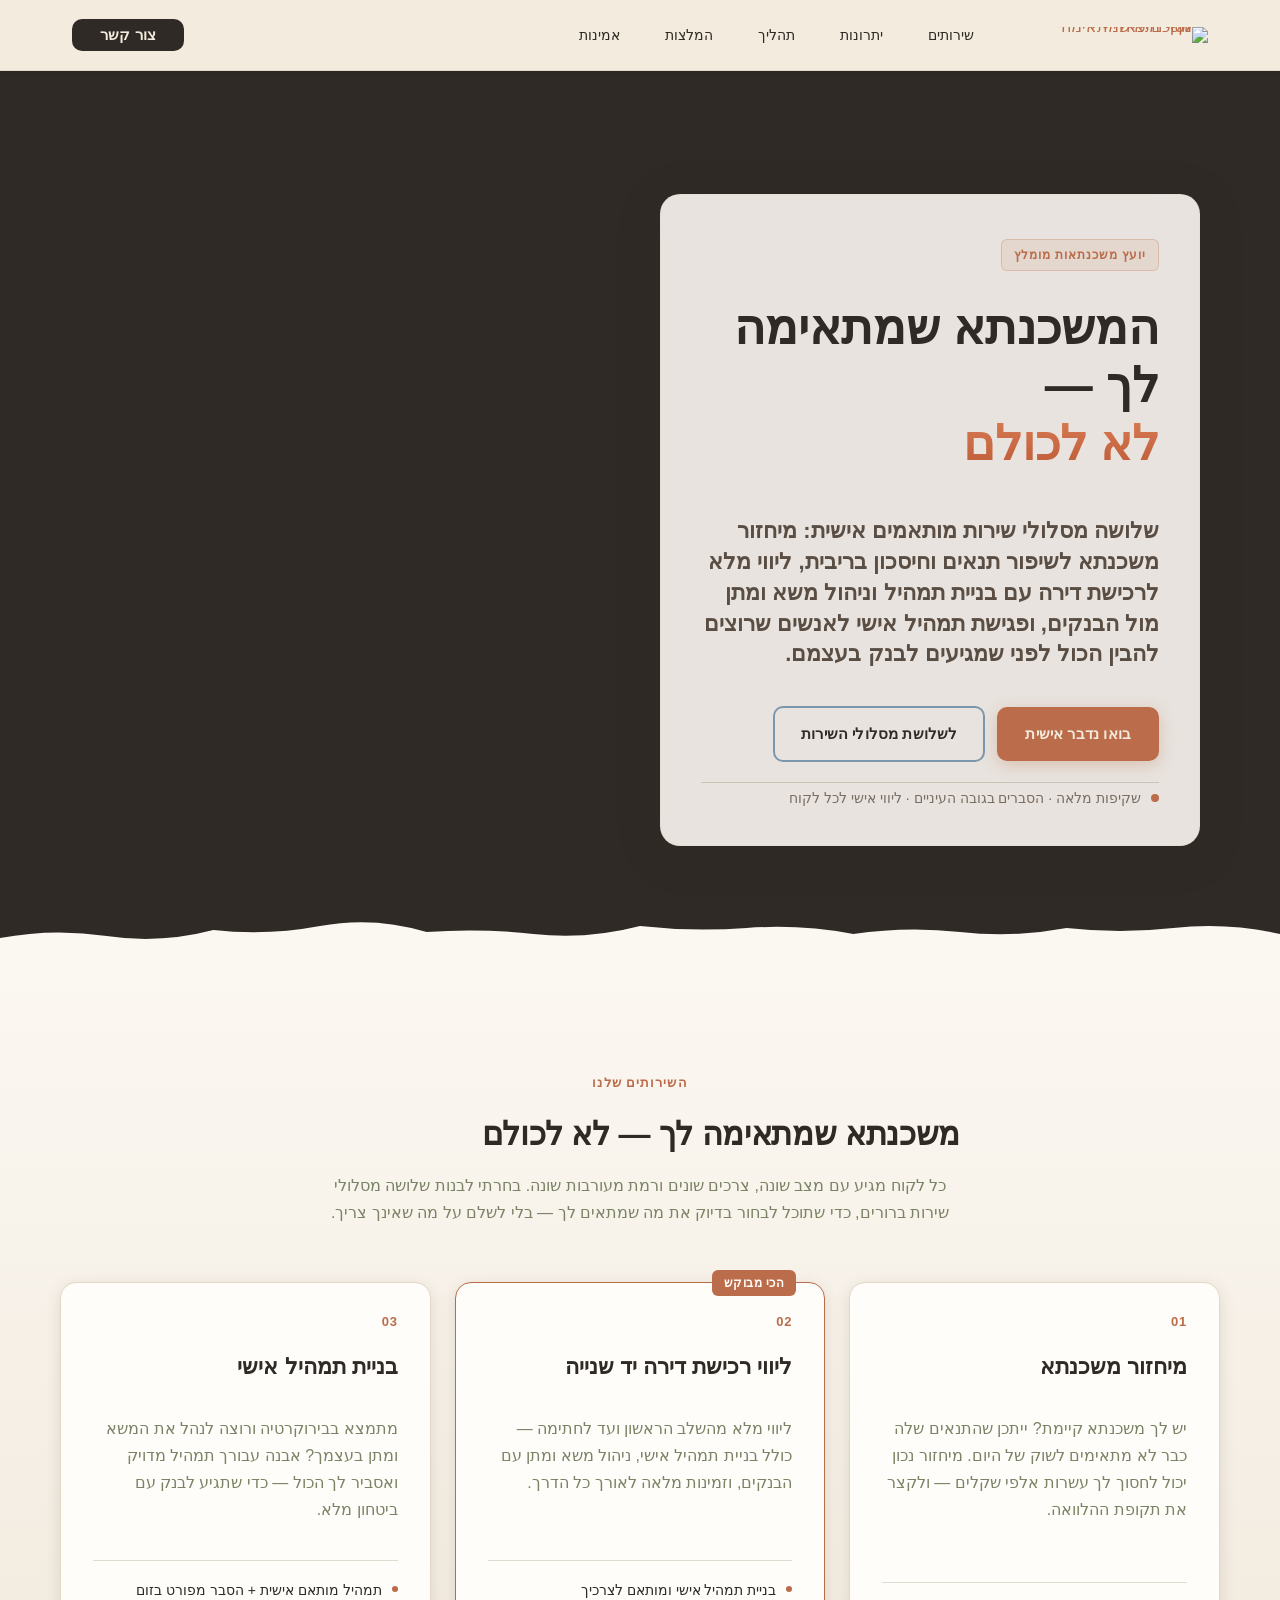
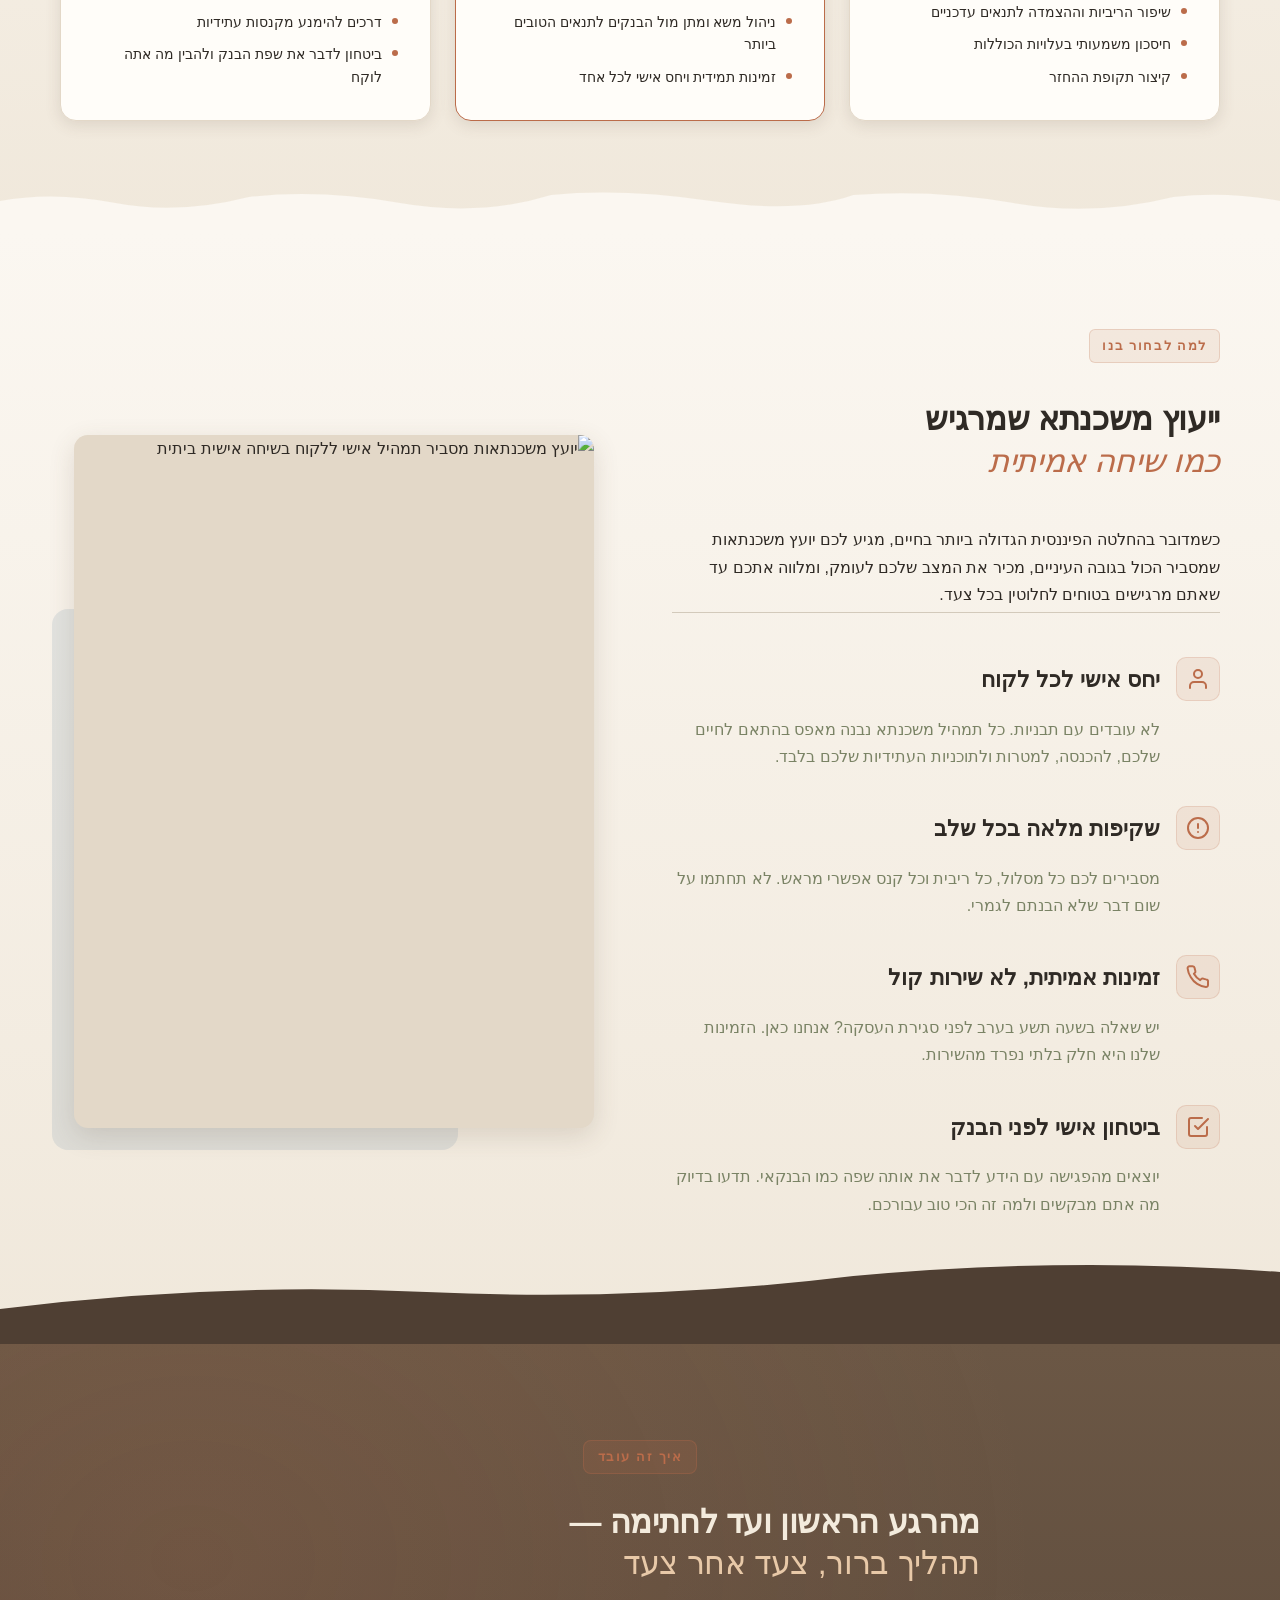
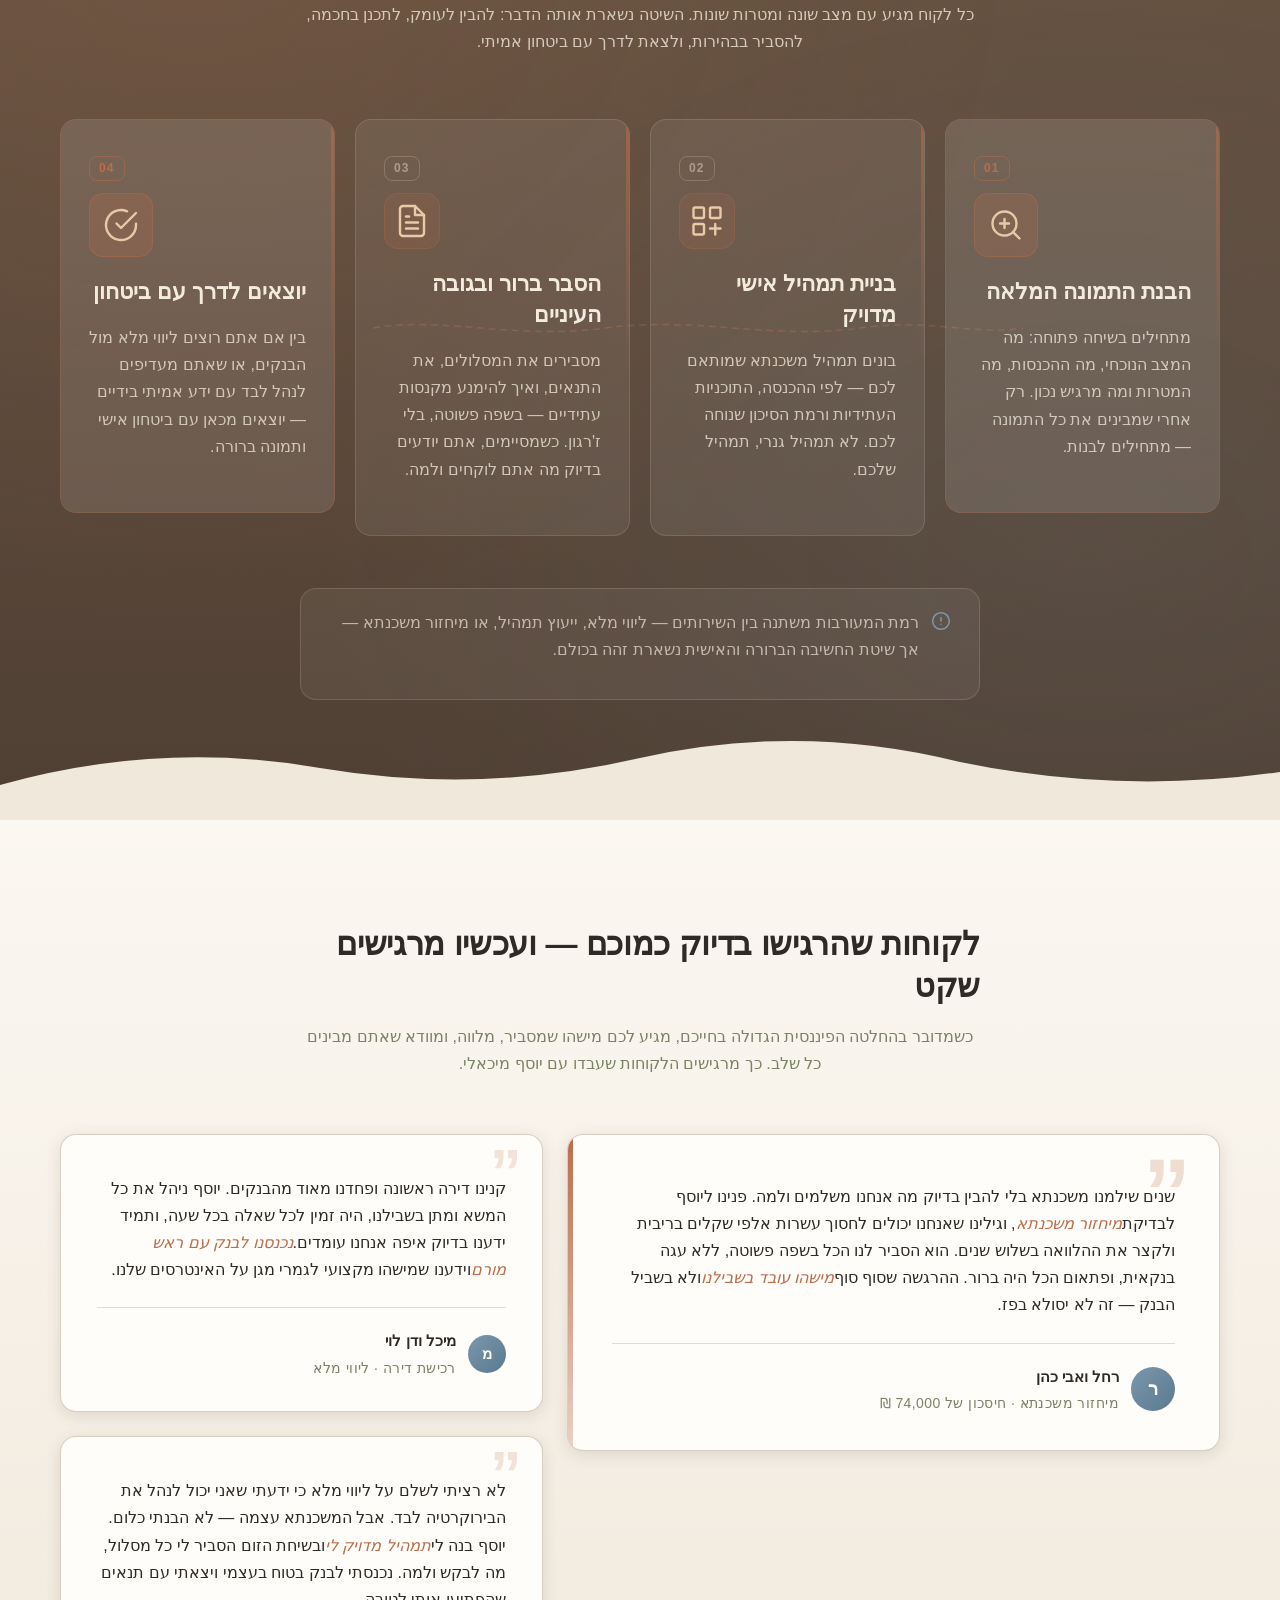
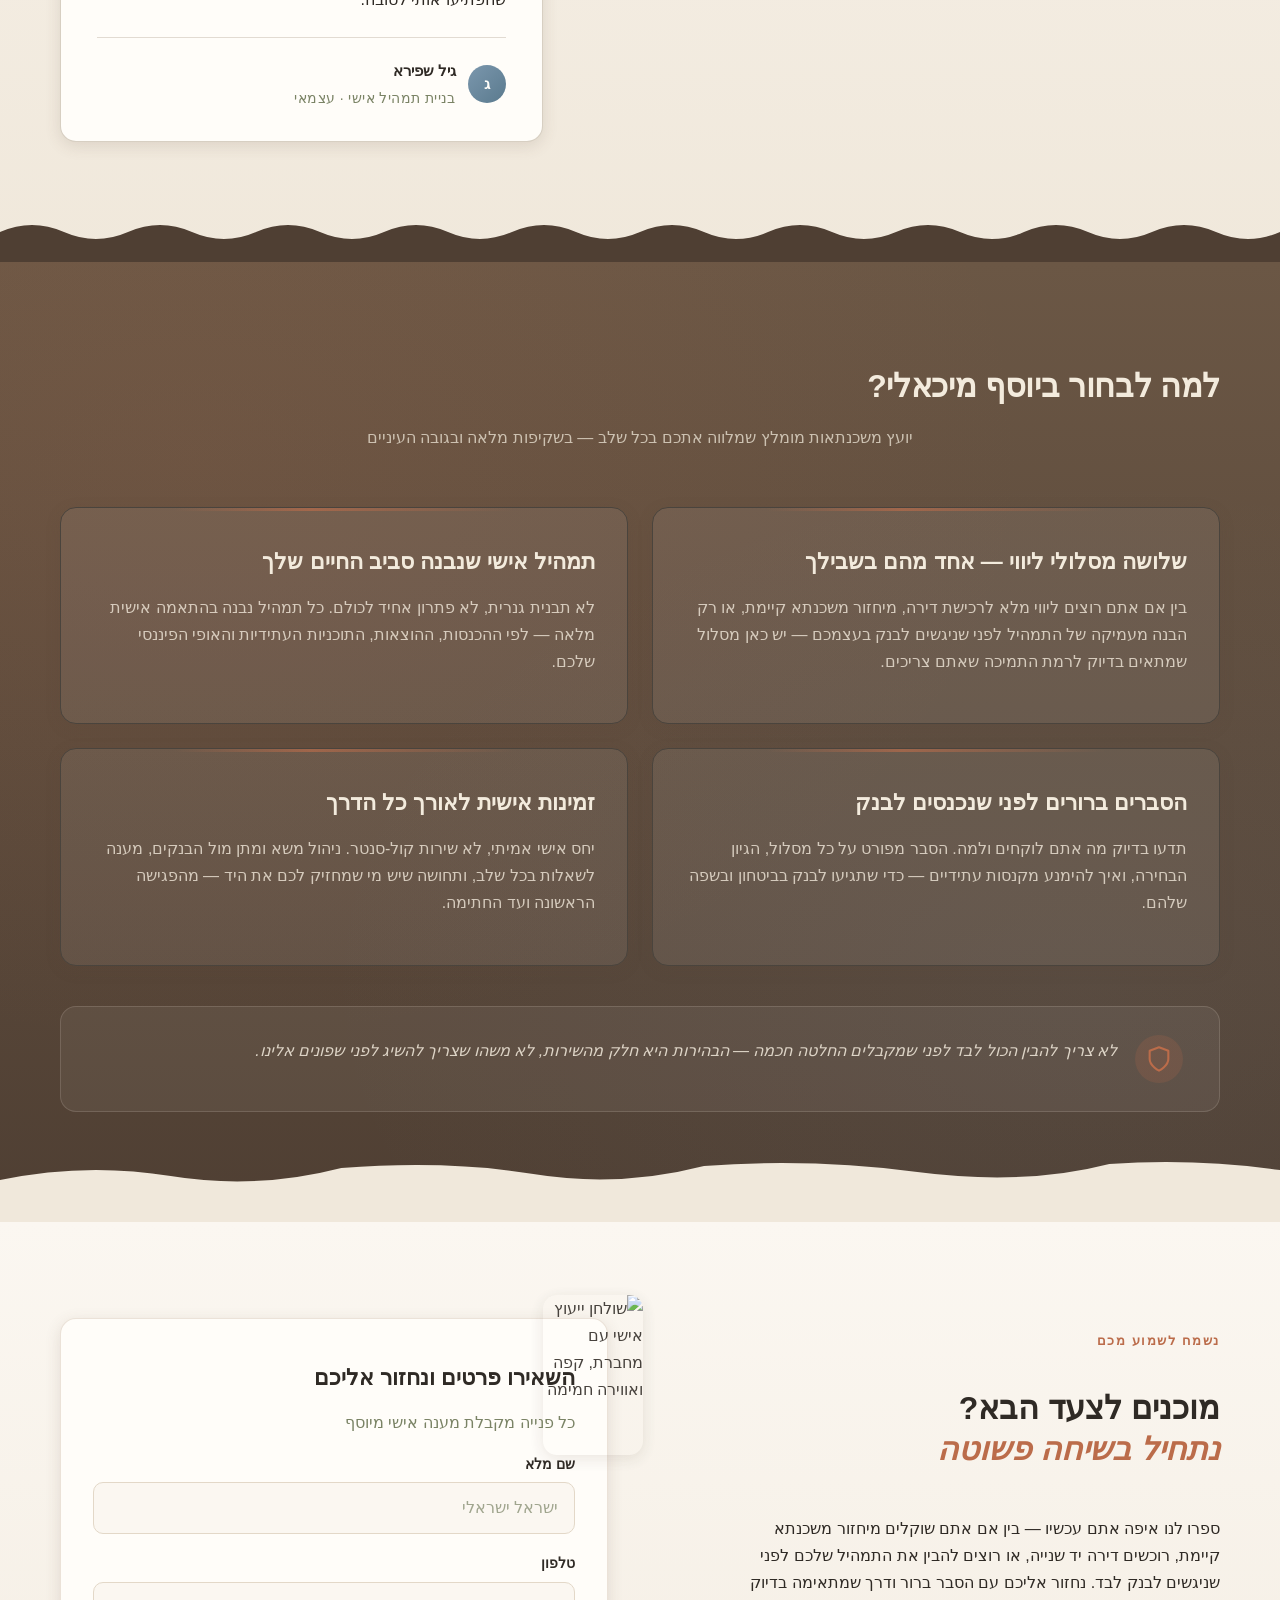
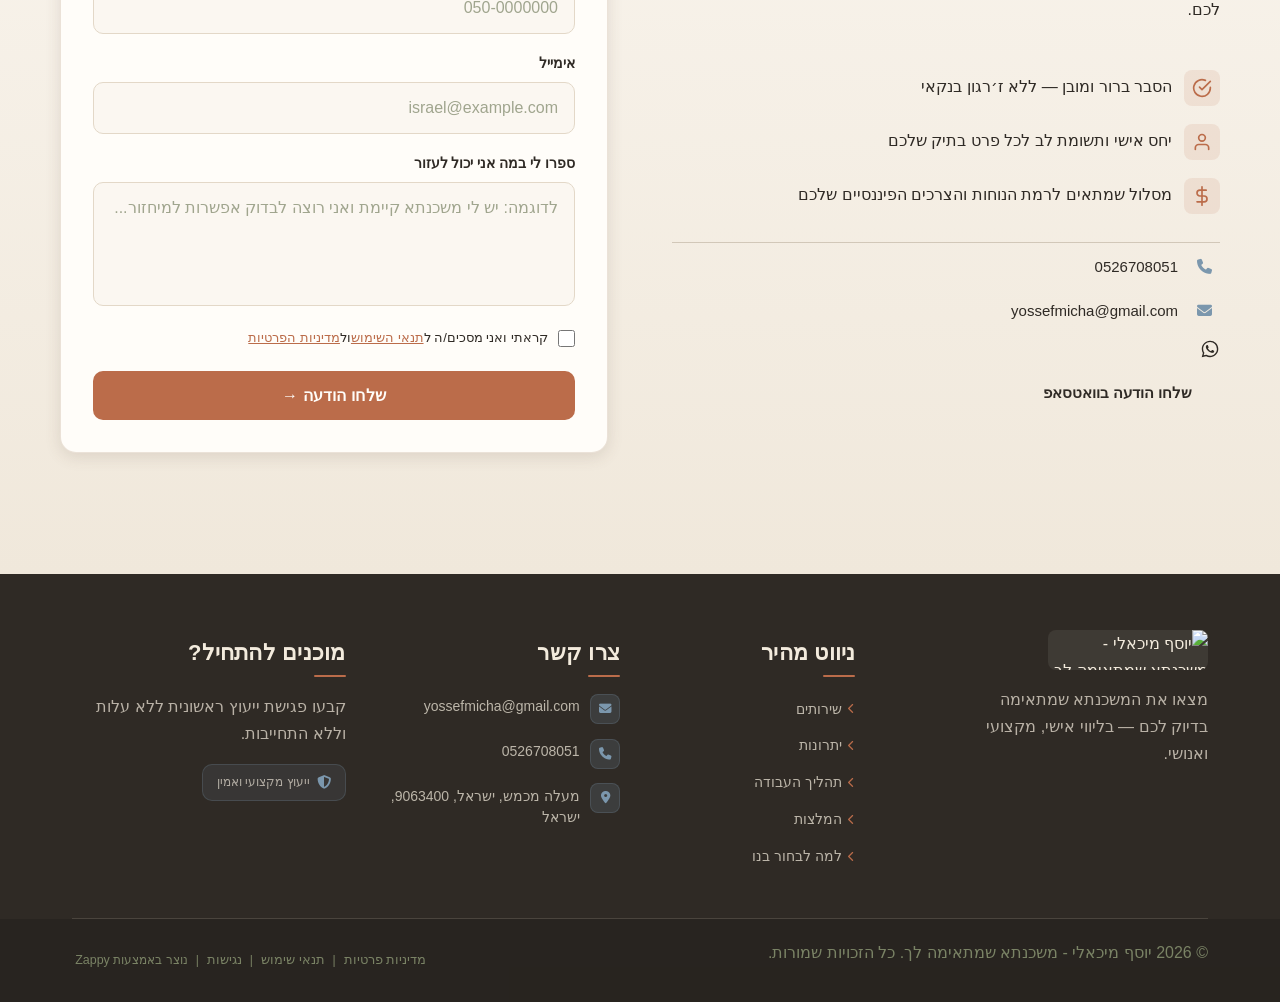
==== commit b0a4edf4: "Incremental sync: 1 page(s) — move_element" ====
--- a/public/index.html
+++ b/public/index.html
@@ -1 +1 @@
-<!doctype html><html dir="rtl" lang="he"><head><meta charset="UTF-8"><meta content="width=device-width,initial-scale=1" name="viewport"><meta content="index, follow" name="robots"><title>יועץ משכנתאות מומלץ שחוסך לך כסף — יוסף מיכאלי - משכנתא שמתאימה לך</title><meta content="רוצה משכנתא שעובדת בשבילך? יוסף מיכאלי מציע ייעוץ אישי, שקוף ומקצועי לרכישת דירה ומיחזור משכנתא. חסוך בריבית ותגיע לבנק בביטחון מלא." name="description"><meta content="יועץ משכנתאות מומלץ, מיחזור משכנתא חיסכון בריבית, ייעוץ משכנתא לרכישת דירה יד שנייה, יועץ משכנתאות, תכנון תמהיל הלוואה" name="keywords"><link href="/assets/favicon.ico" rel="icon" type="image/x-icon"><link href="/assets/favicon-16x16.png" rel="icon" type="image/png" sizes="16x16"><link href="/assets/favicon-32x32.png" rel="icon" type="image/png" sizes="32x32"><link href="/assets/favicon-48x48.png" rel="icon" type="image/png" sizes="48x48"><link href="/assets/favicon-192x192.png" rel="icon" type="image/png" sizes="192x192"><link href="/assets/favicon-512x512.png" rel="icon" type="image/png" sizes="512x512"><link href="/assets/apple-touch-icon.png" rel="apple-touch-icon"><script>!function(){"use strict";var t="65981abc-c65f-439b-b1f8-ade1b8e1bbc7",e="https://api.zappy5.com/api/analytics/track",a=18e5,n=2592e6,o=!0,i=!0,r=!0;var s=function(){var e="zappy_visitor_"+t,a=null;try{if(a=localStorage.getItem(e)){var o=JSON.parse(a),i=Date.now();if(i-o.created<n)return o.lastSeen=i,localStorage.setItem(e,JSON.stringify(o)),o.id}}catch(t){console.warn("Zappy Analytics: LocalStorage not available")}var r="zv_"+Date.now()+"_"+Math.random().toString(36).substr(2,9);try{localStorage.setItem(e,JSON.stringify({id:r,created:Date.now(),lastSeen:Date.now()}))}catch(t){}return r}(),c=function(){var e="zappy_session_"+t,n=null;try{if(n=sessionStorage.getItem(e)){var o=JSON.parse(n),i=Date.now();if(i-o.timestamp<a)return o.timestamp=i,sessionStorage.setItem(e,JSON.stringify(o)),o.id}}catch(t){console.warn("Zappy Analytics: SessionStorage not available")}var r="zs_"+Date.now()+"_"+Math.random().toString(36).substr(2,9);try{sessionStorage.setItem(e,JSON.stringify({id:r,timestamp:Date.now()}))}catch(t){}return r}();function l(a,n){n=n||{};var o={website_id:t,event_type:a,page_path:window.location.pathname,referrer:document.referrer||"direct",visitor_id:s,session_id:c,metadata:n};if(navigator.sendBeacon){var i=new Blob([JSON.stringify(o)],{type:"application/json"});navigator.sendBeacon(e,i)}else fetch(e,{method:"POST",headers:{"Content-Type":"application/json"},body:JSON.stringify(o),keepalive:!0}).catch(function(t){console.warn("Zappy Analytics: Failed to track event",t)})}o&&l("pageview",{title:document.title,url:window.location.href}),i&&document.addEventListener("click",function(t){var e=t.target;if("BUTTON"===e.tagName||e.closest("button")){var a="BUTTON"===e.tagName?e:e.closest("button");l("click",{element:"button",text:a.textContent.trim().substring(0,100),id:a.id||null,class:a.className||null})}else if("A"===e.tagName||e.closest("a")){var n="A"===e.tagName?e:e.closest("a");l("navigation",{element:"link",text:n.textContent.trim().substring(0,100),href:n.href,external:n.hostname!==window.location.hostname})}},!0),r&&document.addEventListener("submit",function(t){var e=t.target;l("form_submit",{form_id:e.id||null,form_name:e.name||null,form_action:e.action||null,form_method:e.method||"GET"})},!0);var d=Date.now();window.addEventListener("beforeunload",function(){l("page_unload",{time_on_page:Math.floor((Date.now()-d)/1e3),page_path:window.location.pathname})}),window.zappyAnalytics={track:l,getVisitorId:function(){return s},getSessionId:function(){return c}}}()</script><meta content="יועץ משכנתאות מומלץ שחוסך לך כסף — יוסף מיכאלי - משכנתא שמתאימה לך" property="og:title"><meta content="רוצה משכנתא שעובדת בשבילך? יוסף מיכאלי מציע ייעוץ אישי, שקוף ומקצועי לרכישת דירה ומיחזור משכנתא. חסוך בריבית ותגיע לבנק בביטחון מלא." property="og:description"><meta content="summary_large_image" name="twitter:card"><meta content="יועץ משכנתאות מומלץ שחוסך לך כסף — יוסף מיכאלי - משכנתא שמתאימה לך" name="twitter:title"><meta content="רוצה משכנתא שעובדת בשבילך? יוסף מיכאלי מציע ייעוץ אישי, שקוף ומקצועי לרכישת דירה ומיחזור משכנתא. חסוך בריבית ותגיע לבנק בביטחון מלא." name="twitter:description"><meta content="website" property="og:type"><meta content="he_IL" property="og:locale"><link href="https://cdnjs.cloudflare.com/ajax/libs/font-awesome/6.4.0/css/all.min.css" rel="stylesheet"><link href="/assets/favicon.ico" rel="icon" type="image/x-icon"><link href="/assets/favicon-16x16.png" rel="icon" type="image/png" sizes="16x16"><link href="/assets/favicon-32x32.png" rel="icon" type="image/png" sizes="32x32"><link href="/assets/favicon-48x48.png" rel="icon" type="image/png" sizes="48x48"><link href="/assets/favicon-192x192.png" rel="icon" type="image/png" sizes="192x192"><link href="/assets/favicon-512x512.png" rel="icon" type="image/png" sizes="512x512"><link href="/assets/apple-touch-icon.png" rel="apple-touch-icon"><link href="https://cdn.jsdelivr.net/npm/vanilla-cookieconsent@3/dist/cookieconsent.css" rel="stylesheet"><script src="https://cdn.jsdelivr.net/npm/vanilla-cookieconsent@3/dist/cookieconsent.umd.js"></script><script src="https://cdn.jsdelivr.net/gh/mickidum/acc_toolbar/acctoolbar/acctoolbar.min.js"></script><link href="/styles.css" rel="stylesheet"><style id="zappy-dropdown-submenu-styles">#navMenu li:has(.sub-menu),.nav-menu li:has(.sub-menu),.navbar li:has(.sub-menu),nav li:has(.sub-menu){position:relative}#navMenu .sub-menu,.nav-menu .sub-menu,.navbar .sub-menu,nav .sub-menu{display:block!important;position:absolute!important;top:100%;left:0;min-width:220px;background:#fff;border-radius:8px;box-shadow:0 8px 25px rgba(0,0,0,.15);padding:8px 0;opacity:0;visibility:hidden;transform:translateY(10px);transition:all .3s ease;z-index:1000;list-style:none;pointer-events:none}#navMenu li:hover>.sub-menu,.nav-menu li:hover>.sub-menu,.navbar li:hover>.sub-menu,nav li:hover>.sub-menu{opacity:1!important;visibility:visible!important;transform:translateY(0)!important;pointer-events:auto!important}.sub-menu li{list-style:none;margin:0;padding:0}.sub-menu a{display:block!important;padding:10px 16px!important;color:var(--text-dark,#333)!important;font-weight:500;text-decoration:none;white-space:nowrap;transition:background-color .2s}.sub-menu .zappy-nav-child>a{padding-left:28px!important;font-size:.9em!important;opacity:.85!important}[dir=rtl] .sub-menu .zappy-nav-child>a,html[lang=ar] .sub-menu .zappy-nav-child>a,html[lang=he] .sub-menu .zappy-nav-child>a{padding-left:10px!important;padding-right:28px!important}.sub-menu .zappy-nav-parent>a{font-weight:600!important}.sub-menu a:hover{background-color:#f5f5f5}[dir=rtl] .nav-menu .sub-menu,[dir=rtl] .navbar .sub-menu,[dir=rtl] nav .sub-menu,html[lang=ar] .nav-menu .sub-menu,html[lang=ar] .navbar .sub-menu,html[lang=ar] nav .sub-menu,html[lang=he] .nav-menu .sub-menu,html[lang=he] .navbar .sub-menu,html[lang=he] nav .sub-menu{left:auto!important;right:0!important}.sub-menu:empty,.sub-menu:not(:has(li)):not(:has(> a)),.sub-menu:not(:has(li:not(.zappy-hidden-menu-item))):not(:has(> a)){display:none!important;opacity:0!important;visibility:hidden!important;pointer-events:none!important}li:has(.menu-group-title):hover>.sub-menu{opacity:1!important;visibility:visible!important;transform:translateY(0)!important;pointer-events:auto!important}#navMenu>li>.menu-group-title,.nav-menu>li>.menu-group-title{display:inline-block;padding:.5rem 1rem;cursor:default;user-select:none}@media (max-width:768px){#navMenu .sub-menu,.nav-menu .sub-menu,.navbar .sub-menu,nav .sub-menu{position:static!important;transform:none!important;box-shadow:none!important;background:0 0!important;max-height:0;overflow:hidden;opacity:0;visibility:hidden;transition:max-height .3s ease,opacity .3s ease;padding:0!important;border-radius:0!important}#navMenu .sub-menu.mobile-expanded,.nav-menu .sub-menu.mobile-expanded,.navbar .sub-menu.mobile-expanded{max-height:none!important;overflow-y:visible!important;opacity:1!important;visibility:visible!important;padding:8px 0 8px 16px!important}[dir=rtl] .sub-menu.mobile-expanded,html[lang=he] .sub-menu.mobile-expanded{padding:8px 16px 8px 0!important}#navMenu li:hover>.sub-menu,.nav-menu li:hover>.sub-menu,.navbar li:hover>.sub-menu,nav li:hover>.sub-menu{opacity:0;visibility:hidden;pointer-events:none}#navMenu li>.sub-menu.mobile-expanded,.nav-menu li>.sub-menu.mobile-expanded,.navbar li>.sub-menu.mobile-expanded,nav li>.sub-menu.mobile-expanded{opacity:1!important;visibility:visible!important;pointer-events:auto!important}#navMenu li:has(.sub-menu),.nav-menu li:has(.sub-menu),.navbar li:has(.sub-menu),nav li:has(.sub-menu){display:flex!important;flex-wrap:wrap!important;align-items:center!important;position:relative!important;min-height:44px!important}#navMenu li:has(.sub-menu)>a,.nav-menu li:has(.sub-menu)>a,.navbar li:has(.sub-menu)>a,nav li:has(.sub-menu)>a{flex:1!important;min-width:0!important}#navMenu li:has(.sub-menu)>.menu-group-title,.nav-menu li:has(.sub-menu)>.menu-group-title,.navbar li:has(.sub-menu)>.menu-group-title,nav li:has(.sub-menu)>.menu-group-title{flex:1!important;min-width:0!important;padding:0!important;line-height:inherit!important}#navMenu li:has(.sub-menu)>.sub-menu,.nav-menu li:has(.sub-menu)>.sub-menu,.navbar li:has(.sub-menu)>.sub-menu,nav li:has(.sub-menu)>.sub-menu{flex-basis:100%!important;width:100%!important}#navMenu li:has(.sub-menu)>a [class*=arrow],#navMenu li:has(.sub-menu)>a [class*=chevron],.nav-menu li:has(.sub-menu)>a .fa-angle-down,.nav-menu li:has(.sub-menu)>a .fa-chevron-down,.nav-menu li:has(.sub-menu)>a [class*=arrow],.nav-menu li:has(.sub-menu)>a [class*=chevron],nav li:has(.sub-menu)>a [class*=arrow],nav li:has(.sub-menu)>a [class*=chevron]{display:none!important;visibility:hidden!important}.mobile-submenu-toggle{display:flex!important;align-items:center!important;justify-content:center!important;width:44px!important;height:auto!important;background:0 0!important;border:none!important;cursor:pointer!important;color:var(--text-dark)!important;position:static!important;flex-shrink:0!important;align-self:stretch!important;z-index:2!important;padding:0!important;margin:0!important}.mobile-submenu-toggle::after{content:''!important;width:0!important;height:0!important;border-left:6px solid transparent!important;border-right:6px solid transparent!important;border-top:7px solid currentColor!important;transition:transform .3s ease!important}.mobile-submenu-toggle.expanded::after{transform:rotate(180deg)!important}.sub-menu a{padding:10px 0!important;display:block!important;color:var(--text-dark)!important;white-space:normal!important}.sub-menu .zappy-nav-child>a{padding-left:28px!important;font-size:.9em!important;opacity:.85!important}[dir=rtl] .sub-menu .zappy-nav-child>a,html[lang=ar] .sub-menu .zappy-nav-child>a,html[lang=he] .sub-menu .zappy-nav-child>a{padding-left:0!important;padding-right:28px!important}.sub-menu .zappy-nav-parent>a{font-weight:600!important}#navMenu.active,.nav-menu.active{max-width:100vw!important;overflow-x:hidden!important;box-sizing:border-box!important}.navbar .sub-menu li a,.zappy-products-dropdown .sub-menu a,nav.navbar .sub-menu li a{color:var(--text-dark)!important}}@media (min-width:769px){.mobile-submenu-toggle{display:none!important}}</style><style id="mobile-lang-menu-deployed-css">@media (max-width:768px){.lang-switcher,.nav-container .lang-switcher,.nav-cta-container .lang-switcher,.nav-ecommerce-icons .lang-switcher,.nav-icons-left .lang-switcher,.navbar .lang-switcher,.navbar .nav-cta-container .lang-switcher{display:none!important}.mobile-lang-menu{width:100%;border-top:1px solid rgba(128,128,128,.2);padding:8px 0 0 0;margin-top:8px}.mobile-lang-toggle{display:flex!important;align-items:center;justify-content:space-between;width:100%;padding:12px 16px;background:0 0;border:none;cursor:pointer;font-size:15px;color:inherit;font-family:inherit}.mobile-lang-toggle::after{content:'';display:inline-block;width:8px;height:8px;border-right:2px solid currentColor;border-bottom:2px solid currentColor;transform:rotate(45deg);transition:transform .3s ease;margin-left:8px}.mobile-lang-toggle.expanded::after{transform:rotate(-135deg)}.mobile-lang-options{max-height:0;overflow:hidden;transition:max-height .3s ease}.mobile-lang-options.expanded{max-height:300px}.mobile-lang-option{display:flex!important;align-items:center;gap:10px;padding:10px 24px;text-decoration:none;color:inherit;font-size:14px;font-family:inherit}.mobile-lang-option:hover{background:rgba(128,128,128,.1)}.mobile-lang-option.active{font-weight:600;opacity:.7;pointer-events:none}.mobile-lang-option img{width:20px;height:20px;border-radius:50%}}@media (min-width:769px){.mobile-lang-menu{display:none!important}}</style><style id="zappy-widget-visibility">#mic-access-tool-box,#mic-access-tool-general-button,#mic-init-access-tool #mic-access-tool-box,#mic-init-access-tool #mic-access-tool-general-button,#mic-init-access-tool .mic-access-tool-general-button,._access-icon,._access-menu,.mic-access-tool-box,.mic-access-tool-general-button,div[id*=mic-access-tool-box]{display:none!important;visibility:hidden!important;opacity:0!important;pointer-events:none!important}</style></head><body><nav class="navbar" dir="rtl"><button class="mobile-toggle" aria-label="Menu" id="mobileToggle"><svg viewBox="0 0 24 24" fill="none" height="24" width="24" class="hamburger-icon"><path d="M3 12h18M3 6h18M3 18h18" stroke="currentColor" stroke-width="2" stroke-linecap="round"></path></svg><svg viewBox="0 0 24 24" fill="none" height="24" width="24" class="close-icon" style="display:none"><path d="M18 6L6 18M6 6l12 12" stroke="currentColor" stroke-width="2" stroke-linecap="round"></path></svg></button><button class="phone-header-btn" aria-label="Call" data-phone="0526708051"><svg viewBox="0 0 24 24" fill="currentColor" height="20" width="20"><path d="M22 16.92v3a2 2 0 0 1-2.18 2 19.79 19.79 0 0 1-8.63-3.07 19.5 19.5 0 0 1-6-6 19.79 19.79 0 0 1-3.07-8.67A2 2 0 0 1 4.11 2h3a2 2 0 0 1 2 1.72 12.84 12.84 0 0 0 .7 2.81 2 2 0 0 1-.45 2.11L8.09 9.91a16 16 0 0 0 6 6l1.27-1.27a2 2 0 0 1 2.11-.45 12.84 12.84 0 0 0 2.81.7A2 2 0 0 1 22 16.92z"></path></svg></button><div class="nav-container"><div class="nav-right-group"><div class="nav-brand"><a href="/" class="logo-link"><img alt="יוסף מיכאלי - משכנתא שמתאימה לך" src="/assets/logo.webp" class="logo"></a></div><ul class="nav-menu" id="navMenu"><li><a href="#services">שירותים</a></li><li><a href="#benefits">יתרונות</a></li><li><a href="#process">תהליך</a></li><li><a href="#testimonials">המלצות</a></li><li><a href="#trust-signals">אמינות</a></li></ul></div><div class="nav-cta-container"><a href="#contact" class="nav-cta-btn">צור קשר</a></div></div></nav><script>window.addEventListener("load",function(){const e=document.querySelector(".navbar, nav, header");if(!e)return void console.log("[Navbar] Navbar element not found");let t=document.getElementById("mobileToggle")||document.querySelector(".mobile-toggle")||document.querySelector(".hamburger")||document.querySelector(".hamburger-menu")||document.querySelector(".menu-toggle")||document.querySelector(".burger-menu")||document.querySelector('[aria-label="Menu"]')||document.querySelector('[aria-label="תפריט"]');const o=document.querySelector(".phone-header-btn"),n=window.getComputedStyle(e);let r=n.backgroundColor;if(console.log("[Navbar] Initial navbar background:",r),"transparent"===r||"rgba(0, 0, 0, 0)"===r||r.startsWith("rgba")&&r.includes(", 0)")){const e=n.backgroundImage;if(e&&"none"!==e)console.log("[Navbar] Navbar has background image/gradient, using dark text"),r="rgb(240, 240, 240)";else{const e=window.getComputedStyle(document.body).backgroundColor;console.log("[Navbar] Navbar transparent, using body background:",e),r=e}}const i=r.match(/\d+/g);if(i&&i.length>=3){const e=(.299*parseInt(i[0])+.587*parseInt(i[1])+.114*parseInt(i[2]))/255;console.log("[Navbar] Mobile button colors preserved from Claude CSS (luminance:",e.toFixed(2)+")");const n=document.createElement("style");n.id="zappy-mobile-nav-fix";document.documentElement.lang;document.documentElement.dir,n.textContent='\n        /* Hide mobile buttons on desktop, show only on mobile */\n        @media (min-width: 769px) {\n          .mobile-toggle,\n          .phone-header-btn {\n            display: none !important;\n          }\n        }\n        \n        /* Show and position mobile buttons correctly on mobile */\n        @media (max-width: 768px) {\n          .mobile-toggle,\n          .phone-header-btn {\n            position: absolute !important;\n            top: 50% !important;\n            transform: translateY(-50%) !important;\n            z-index: 1001 !important;\n            display: flex !important;\n            align-items: center !important;\n            justify-content: center !important;\n            width: 36px !important;\n            height: 36px !important;\n            border-radius: 50% !important;\n            border: none !important;\n            cursor: pointer !important;\n            padding: 6px !important;\n            background: none !important;\n            color: var(--nav-text, var(--text-dark)) !important;\n          }\n          \n          /* LTR positioning (default): hamburger LEFT, phone RIGHT */\n          html:not([dir="rtl"]):not([lang="he"]):not([lang="ar"]) .mobile-toggle,\n          html[dir="ltr"] .mobile-toggle {\n            left: 12px !important;\n            right: auto !important;\n          }\n          html:not([dir="rtl"]):not([lang="he"]):not([lang="ar"]) .phone-header-btn,\n          html[dir="ltr"] .phone-header-btn {\n            right: 12px !important;\n            left: auto !important;\n          }\n          \n          /* RTL positioning: hamburger RIGHT, phone LEFT */\n          html[dir="rtl"] .mobile-toggle,\n          html[lang="he"] .mobile-toggle,\n          html[lang="ar"] .mobile-toggle {\n            right: 12px !important;\n            left: auto !important;\n          }\n          html[dir="rtl"] .phone-header-btn,\n          html[lang="he"] .phone-header-btn,\n          html[lang="ar"] .phone-header-btn {\n            left: 12px !important;\n            right: auto !important;\n          }\n          \n          /* CRITICAL: Ensure nav-container has min-height on mobile */\n          /* All children are positioned absolutely/fixed on mobile, so height:auto collapses to 0 */\n          .nav-container {\n            min-height: 70px !important;\n            position: relative !important;\n          }\n          \n          /* Ensure SVG icons are properly sized and inherit color */\n          .mobile-toggle svg,\n          .phone-header-btn svg {\n            width: 24px !important;\n            height: 24px !important;\n            /* Don\'t force display - let JavaScript control hamburger/close toggle */\n          }\n          \n          /* Reset nav-cta-container on mobile - remove desktop box-shadow/padding */\n          /* that creates a visible ghost box when CTA button is hidden */\n          .nav-cta-container {\n            box-shadow: none !important;\n            padding: 0 !important;\n          }\n          \n          /* Hide nav-cta-container entirely on mobile when there\'s no lang-switcher */\n          /* (only the CTA button is inside, and it\'s hidden on mobile) */\n          .nav-cta-container:not(:has(.lang-switcher)) {\n            display: none !important;\n          }\n          \n          /* CRITICAL: Prevent hero image fade gradient from bleeding over headline text */\n          /* The .image-fade-gradient has bottom: -30px (extends below parent) */\n          /* On mobile stacked layout, this overlaps the h1 text below the image */\n          .hero-image-column {\n            overflow: hidden !important;\n          }\n          .image-fade-gradient {\n            bottom: 0 !important;\n          }\n          \n          /* Hide desktop language switcher on mobile - hamburger menu handles it */\n          /* High specificity to override stored CSS */\n          .lang-switcher,\n          .nav-cta-container .lang-switcher,\n          .nav-container .lang-switcher,\n          .navbar .lang-switcher,\n          .navbar .nav-cta-container .lang-switcher {\n            display: none !important;\n          }\n        }\n      ';const r=document.getElementById("zappy-mobile-nav-fix");r&&r.remove(),document.head.appendChild(n),console.log("[Navbar] Critical CSS injected for mobile nav positioning");const l=window.innerWidth<=768;if(t){const e=t.querySelector(".hamburger-icon"),o=t.querySelector(".close-icon");e&&(e.style.setProperty("width","24px","important"),e.style.setProperty("height","24px","important"),e.style.setProperty("display","block","important")),o&&(o.style.setProperty("width","24px","important"),o.style.setProperty("height","24px","important"),o.style.setProperty("display","none","important")),l?(t.style.setProperty("position","absolute","important"),t.style.setProperty("top","50%","important"),t.style.setProperty("transform","translateY(-50%)","important"),t.style.setProperty("z-index","1001","important"),t.style.removeProperty("left"),t.style.removeProperty("right"),console.log("[Navbar] Mobile toggle positioning applied (mobile viewport)")):(t.style.removeProperty("position"),t.style.removeProperty("top"),t.style.removeProperty("transform"),t.style.removeProperty("z-index"),t.style.removeProperty("left"),t.style.removeProperty("right"),console.log("[Navbar] Desktop viewport - cleared mobile toggle inline positioning"))}if(o){const e=o.querySelector("svg");e&&(e.style.width="24px",e.style.height="24px",e.setAttribute("width","24"),e.setAttribute("height","24")),l?(o.style.setProperty("position","absolute","important"),o.style.setProperty("top","50%","important"),o.style.setProperty("transform","translateY(-50%)","important"),o.style.setProperty("z-index","1001","important"),o.style.removeProperty("left"),o.style.removeProperty("right"),console.log("[Navbar] Phone button positioning applied (mobile viewport)")):(o.style.removeProperty("position"),o.style.removeProperty("top"),o.style.removeProperty("transform"),o.style.removeProperty("z-index"),o.style.removeProperty("left"),o.style.removeProperty("right"),console.log("[Navbar] Desktop viewport - cleared phone button inline positioning"))}}else console.log("[Navbar] Could not parse background color:",r);t=document.getElementById("mobileToggle")||document.querySelector(".mobile-toggle")||document.querySelector(".hamburger")||document.querySelector(".hamburger-menu")||document.querySelector(".menu-toggle")||document.querySelector(".burger-menu")||document.querySelector('[aria-label="Menu"]')||document.querySelector('[aria-label="תפריט"]');const l=document.getElementById("navMenu")||document.querySelector(".nav-menu")||document.querySelector(".nav-links")||document.querySelector("nav ul:not(.submenu)");if(!t||!l)return void console.log("[Navbar] Mobile toggle or menu not found:",{toggle:!!t,menu:!!l});l.id||(l.id="navMenu"),console.log("[Navbar] Initializing mobile menu...");const a=t.cloneNode(!0);t.parentNode.replaceChild(a,t),a.addEventListener("click",function(e){e.preventDefault(),e.stopPropagation();const t=this.querySelector(".hamburger-icon"),o=this.querySelector(".close-icon");l.classList.contains("active")?(l.classList.remove("active"),t&&t.style.setProperty("display","block","important"),o&&o.style.setProperty("display","none","important"),document.body.style.overflow="",console.log("[Navbar] Menu closed")):(l.classList.add("active"),t&&t.style.setProperty("display","none","important"),o&&o.style.setProperty("display","block","important"),document.body.style.overflow="hidden",console.log("[Navbar] Menu opened"))}),l.querySelectorAll("a").forEach(function(e){e.addEventListener("click",function(){if("#"===this.getAttribute("href"))return;const e=a.querySelector(".hamburger-icon"),t=a.querySelector(".close-icon");l.classList.remove("active"),e&&e.style.setProperty("display","block","important"),t&&t.style.setProperty("display","none","important"),document.body.style.overflow="",console.log("[Navbar] Menu closed (link clicked)")})});var s=l.querySelectorAll(".dropdown-toggle");s.forEach(function(e){e.addEventListener("click",function(e){e.preventDefault(),e.stopPropagation();var t=this.closest(".nav-dropdown");t&&(t.parentNode.querySelectorAll(".nav-dropdown.open").forEach(function(e){e!==t&&e.classList.remove("open")}),t.classList.toggle("open"),console.log("[Navbar] Dropdown toggled:",t.classList.contains("open")?"open":"closed"))})}),document.addEventListener("click",function(e){e.target.closest(".nav-dropdown")||document.querySelectorAll(".nav-dropdown.open").forEach(function(e){e.classList.remove("open")})}),console.log("[Navbar] Dropdown handlers initialized for "+s.length+" dropdowns"),o&&o.addEventListener("click",function(){const e=document.querySelectorAll('a[href^="tel:"]'),t=e.length>0?e[0].getAttribute("href").replace("tel:",""):"0526708051";window.location.href="tel:"+t,console.log("[Navbar] Phone button clicked")}),console.log("[Navbar] Mobile menu initialized successfully");const p=function(){const e=document.querySelector(".whatsapp-float");e&&(window.innerWidth>=769?(e.style.setProperty("display","none","important"),e.style.setProperty("visibility","hidden","important"),e.style.setProperty("opacity","0","important"),e.style.setProperty("pointer-events","none","important"),console.log("[WhatsApp] Button hidden on desktop")):(e.style.removeProperty("display"),e.style.removeProperty("visibility"),e.style.removeProperty("opacity"),e.style.removeProperty("pointer-events"),console.log("[WhatsApp] Button visible on mobile")))};let c;p(),window.addEventListener("resize",function(){clearTimeout(c),c=setTimeout(p,100)})})</script><main><section class="index-hero-section" data-layout-spec="בית-hero" dir="rtl" id="hero" data-hero-type="fullscreen-scrim"><div class="index-hero-bg"><img alt="יועץ משכנתאות מקצועי בפגישה אישית עם לקוחות בבית" src="/assets/site-index-hero-image-1.webp" data-context="Warm daylight home consultation scene: a friendly Israeli mortgage advisor sitting across a dining table from a couple, notebook pages and printed mortgage documents spread on the table, a steaming coffee cup nearby, natural sunlight streaming through a window, relaxed and trusting body language, warm home interior with wooden furniture, soft cream and terracotta tones, photorealistic, wide angle, horizontal format, no text overlays" data-placeholder="index-hero-image-1" height="900" width="1440" data-hero-bg="true"></div><div class="index-hero-scrim" aria-hidden="true"></div><div class="index-hero-container"><div class="index-hero-card"><span class="index-hero-label">יועץ משכנתאות מומלץ</span><h1 class="index-hero-h1">המשכנתא שמתאימה לך —<br><em>לא לכולם</em></h1><h3 class="index-hero-subtitle">שלושה מסלולי שירות מותאמים אישית: מיחזור משכנתא לשיפור תנאים וחיסכון בריבית, ליווי מלא לרכישת דירה עם בניית תמהיל וניהול משא ומתן מול הבנקים, ופגישת תמהיל אישי לאנשים שרוצים להבין הכול לפני שמגיעים לבנק בעצמם.</h3><div class="index-hero-ctas"><a href="#contact" class="index-hero-btn-primary">בואו נדבר אישית</a><a href="#services" class="index-hero-btn-secondary">לשלושת מסלולי השירות</a></div><div class="index-hero-trust"><span class="index-hero-trust-dot" aria-hidden="true"></span><small>שקיפות מלאה · הסברים בגובה העיניים · ליווי אישי לכל לקוח</small></div></div></div><div class="index-hero-divider-wrapper"><svg viewBox="0 0 1440 72" xmlns="http://www.w3.org/2000/svg" aria-hidden="true" data-no-icon-edit="true" preserveAspectRatio="none"><path d="M0,72 L0,38 Q60,28 120,36 T240,30 Q300,36 360,26 T480,32 Q540,28 600,34 T720,26 Q780,32 840,28 T960,34 Q1020,26 1080,32 T1200,28 Q1260,34 1320,28 T1440,34 L1440,72 Z" fill="#FBF7F1"></path></svg></div></section><section class="index-services-section" data-layout-spec="בית-services" dir="rtl" id="services"><div class="index-services-container"><div class="index-services-intro"><span class="index-services-eyebrow">השירותים שלנו</span><h2 class="index-services-title">משכנתא שמתאימה לך — לא לכולם</h2><p class="index-services-subtitle">כל לקוח מגיע עם מצב שונה, צרכים שונים ורמת מעורבות שונה. בחרתי לבנות שלושה מסלולי שירות ברורים, כדי שתוכל לבחור בדיוק את מה שמתאים לך — בלי לשלם על מה שאינך צריך.</p></div><div class="index-services-grid"><article class="index-services-card"><div class="index-services-card-number">01</div><h3 class="index-services-card-title">מיחזור משכנתא</h3><p class="index-services-card-desc">יש לך משכנתא קיימת? ייתכן שהתנאים שלה כבר לא מתאימים לשוק של היום. מיחזור נכון יכול לחסוך לך עשרות אלפי שקלים — ולקצר את תקופת ההלוואה.</p><ul class="index-services-bullets"><li>שיפור הריביות וההצמדה לתנאים עדכניים</li><li>חיסכון משמעותי בעלויות הכוללות</li><li>קיצור תקופת ההחזר</li></ul></article><article class="index-services-card index-services-card--featured"><div class="index-services-card-number">02</div><h3 class="index-services-card-title">ליווי רכישת דירה יד שנייה</h3><p class="index-services-card-desc">ליווי מלא מהשלב הראשון ועד לחתימה — כולל בניית תמהיל אישי, ניהול משא ומתן עם הבנקים, וזמינות מלאה לאורך כל הדרך.</p><ul class="index-services-bullets"><li>בניית תמהיל אישי ומותאם לצרכיך</li><li>ניהול משא ומתן מול הבנקים לתנאים הטובים ביותר</li><li>זמינות תמידית ויחס אישי לכל אחד</li></ul></article><article class="index-services-card"><div class="index-services-card-number">03</div><h3 class="index-services-card-title">בניית תמהיל אישי</h3><p class="index-services-card-desc">מתמצא בבירוקרטיה ורוצה לנהל את המשא ומתן בעצמך? אבנה עבורך תמהיל מדויק ואסביר לך הכול — כדי שתגיע לבנק עם ביטחון מלא.</p><ul class="index-services-bullets"><li>תמהיל מותאם אישית + הסבר מפורט בזום</li><li>דרכים להימנע מקנסות עתידיות</li><li>ביטחון לדבר את שפת הבנק ולהבין מה אתה לוקח</li></ul></article></div></div><div class="index-services-divider-wrapper"><svg viewBox="0 0 1440 80" xmlns="http://www.w3.org/2000/svg" aria-hidden="true" data-no-icon-edit="true" preserveAspectRatio="none"><path d="M0,80 L0,48 Q60,38 130,50 T280,44 Q360,36 450,50 T620,42 Q700,35 800,48 T960,42 Q1050,36 1140,50 T1320,44 Q1380,38 1440,48 L1440,80 Z" fill="#FBF7F1"></path></svg></div></section><section class="index-benefits-section" data-layout-spec="בית-benefits" dir="rtl" id="benefits"><div class="index-benefits-container"><div class="index-benefits-grid"><div class="index-benefits-content"><span class="index-benefits-eyebrow">למה לבחור בנו</span><h2 class="index-benefits-heading">ייעוץ משכנתא שמרגיש<br><em>כמו שיחה אמיתית</em></h2><p class="index-benefits-intro">כשמדובר בהחלטה הפיננסית הגדולה ביותר בחיים, מגיע לכם יועץ משכנתאות שמסביר הכול בגובה העיניים, מכיר את המצב שלכם לעומק, ומלווה אתכם עד שאתם מרגישים בטוחים לחלוטין בכל צעד.</p><ul class="index-benefits-list"><li class="index-benefits-item"><div class="index-benefits-icon-wrap"><svg viewBox="0 0 24 24" xmlns="http://www.w3.org/2000/svg" data-element-type="icon" data-icon-type="svg" fill="none" height="24" width="24" stroke="currentColor" stroke-linecap="round" stroke-linejoin="round" stroke-width="2" aria-hidden="true"><path d="M20 21v-2a4 4 0 0 0-4-4H8a4 4 0 0 0-4 4v2"></path><circle cx="12" cy="7" r="4"></circle></svg></div><div class="index-benefits-item-content"><h3 class="index-benefits-item-title">יחס אישי לכל לקוח</h3><p class="index-benefits-item-text">לא עובדים עם תבניות. כל תמהיל משכנתא נבנה מאפס בהתאם לחיים שלכם, להכנסה, למטרות ולתוכניות העתידיות שלכם בלבד.</p></div></li><li class="index-benefits-item"><div class="index-benefits-icon-wrap"><svg viewBox="0 0 24 24" xmlns="http://www.w3.org/2000/svg" data-element-type="icon" data-icon-type="svg" fill="none" height="24" width="24" stroke="currentColor" stroke-linecap="round" stroke-linejoin="round" stroke-width="2" aria-hidden="true"><circle cx="12" cy="12" r="10"></circle><line x1="12" x2="12" y1="8" y2="12"></line><line x1="12" x2="12.01" y1="16" y2="16"></line></svg></div><div class="index-benefits-item-content"><h3 class="index-benefits-item-title">שקיפות מלאה בכל שלב</h3><p class="index-benefits-item-text">מסבירים לכם כל מסלול, כל ריבית וכל קנס אפשרי מראש. לא תחתמו על שום דבר שלא הבנתם לגמרי.</p></div></li><li class="index-benefits-item"><div class="index-benefits-icon-wrap"><svg viewBox="0 0 24 24" xmlns="http://www.w3.org/2000/svg" data-element-type="icon" data-icon-type="svg" fill="none" height="24" width="24" stroke="currentColor" stroke-linecap="round" stroke-linejoin="round" stroke-width="2" aria-hidden="true"><path d="M22 16.92v3a2 2 0 0 1-2.18 2 19.79 19.79 0 0 1-8.63-3.07A19.5 19.5 0 0 1 4.69 12 19.79 19.79 0 0 1 1.61 3.41 2 2 0 0 1 3.6 1.22h3a2 2 0 0 1 2 1.72c.127.96.361 1.903.7 2.81a2 2 0 0 1-.45 2.11L7.91 8.82a16 16 0 0 0 6.29 6.29l.98-.98a2 2 0 0 1 2.11-.45c.907.339 1.85.573 2.81.7A2 2 0 0 1 22 16.92z"></path></svg></div><div class="index-benefits-item-content"><h3 class="index-benefits-item-title">זמינות אמיתית, לא שירות קול</h3><p class="index-benefits-item-text">יש שאלה בשעה תשע בערב לפני סגירת העסקה? אנחנו כאן. הזמינות שלנו היא חלק בלתי נפרד מהשירות.</p></div></li><li class="index-benefits-item"><div class="index-benefits-icon-wrap"><svg viewBox="0 0 24 24" xmlns="http://www.w3.org/2000/svg" data-element-type="icon" data-icon-type="svg" fill="none" height="24" width="24" stroke="currentColor" stroke-linecap="round" stroke-linejoin="round" stroke-width="2" aria-hidden="true"><polyline points="9 11 12 14 22 4"></polyline><path d="M21 12v7a2 2 0 0 1-2 2H5a2 2 0 0 1-2-2V5a2 2 0 0 1 2-2h11"></path></svg></div><div class="index-benefits-item-content"><h3 class="index-benefits-item-title">ביטחון אישי לפני הבנק</h3><p class="index-benefits-item-text">יוצאים מהפגישה עם הידע לדבר את אותה שפה כמו הבנקאי. תדעו בדיוק מה אתם מבקשים ולמה זה הכי טוב עבורכם.</p></div></li></ul></div><div class="index-benefits-image-col"><div class="index-benefits-image-wrapper"><div class="index-benefits-backplate" aria-hidden="true"></div><figure class="index-benefits-figure"><img alt="יועץ משכנתאות מסביר תמהיל אישי ללקוח בשיחה אישית ביתית" src="/assets/site-index-benefits-image-1.webp" class="index-benefits-photo" data-context="Warm, intimate home setting showing a mortgage advisor and client sitting at a kitchen table, having a face-to-face conversation. Open notebooks with handwritten notes and highlighted pages visible on the table. Natural light, soft warm tones, genuine human connection. No formal office setting — feels like a trusted friend explaining financial options clearly. Israeli-style home environment, relaxed and personal atmosphere." data-placeholder="index-benefits-image-1" height="740" width="600"></figure></div></div></div></div><div class="index-benefits-divider-wrapper"><svg viewBox="0 0 1200 90" xmlns="http://www.w3.org/2000/svg" aria-hidden="true" data-no-icon-edit="true" preserveAspectRatio="none"><path d="M0,90 L0,55 Q200,28 400,38 Q600,48 800,22 Q1000,2 1200,18 L1200,90 Z" fill="#4F3F33"></path></svg></div></section><section class="index-process-section" data-layout-spec="בית-process" dir="rtl" id="process"><div class="index-process-container"><div class="index-process-header"><span class="index-process-label">איך זה עובד</span><h2 class="index-process-title">מהרגע הראשון ועד לחתימה —<br><em>תהליך ברור, צעד אחר צעד</em></h2><p class="index-process-subtitle">כל לקוח מגיע עם מצב שונה ומטרות שונות. השיטה נשארת אותה הדבר: להבין לעומק, לתכנן בחכמה, להסביר בבהירות, ולצאת לדרך עם ביטחון אמיתי.</p></div><div class="index-process-steps"><div class="index-process-connectors" aria-hidden="true"><svg viewBox="0 0 900 40" xmlns="http://www.w3.org/2000/svg" aria-hidden="true" data-no-icon-edit="true" preserveAspectRatio="none"><path d="M220,20 C280,8 340,32 420,20 C500,8 560,32 640,20 C700,10 740,28 780,20" fill="none" stroke="rgba(187,108,74,0.35)" stroke-dasharray="6 4" stroke-width="1.5"></path></svg></div><article class="index-process-step index-process-step--first"><div class="index-process-step-number" aria-label="שלב ראשון">01</div><div class="index-process-step-icon"><svg viewBox="0 0 24 24" xmlns="http://www.w3.org/2000/svg" data-element-type="icon" data-icon-type="svg" fill="none" height="36" width="36" stroke="currentColor" stroke-linecap="round" stroke-linejoin="round" stroke-width="1.6"><circle cx="11" cy="11" r="8"></circle><path d="m21 21-4.35-4.35"></path><path d="M11 8v6M8 11h6"></path></svg></div><div class="index-process-step-content"><h3>הבנת התמונה המלאה</h3><p>מתחילים בשיחה פתוחה: מה המצב הנוכחי, מה ההכנסות, מה המטרות ומה מרגיש נכון. רק אחרי שמבינים את כל התמונה — מתחילים לבנות.</p></div><div class="index-process-step-accent" aria-hidden="true"></div></article><article class="index-process-step"><div class="index-process-step-number" aria-label="שלב שני">02</div><div class="index-process-step-icon"><svg viewBox="0 0 24 24" xmlns="http://www.w3.org/2000/svg" data-element-type="icon" data-icon-type="svg" fill="none" height="36" width="36" stroke="currentColor" stroke-linecap="round" stroke-linejoin="round" stroke-width="1.6"><rect height="7" rx="1" width="7" x="3" y="3"></rect><rect height="7" rx="1" width="7" x="14" y="3"></rect><rect height="7" rx="1" width="7" x="3" y="14"></rect><path d="M14 17h7M17.5 14v7"></path></svg></div><div class="index-process-step-content"><h3>בניית תמהיל אישי מדויק</h3><p>בונים תמהיל משכנתא שמותאם לכם — לפי ההכנסה, התוכניות העתידיות ורמת הסיכון שנוחה לכם. לא תמהיל גנרי, תמהיל שלכם.</p></div><div class="index-process-step-accent" aria-hidden="true"></div></article><article class="index-process-step"><div class="index-process-step-number" aria-label="שלב שלישי">03</div><div class="index-process-step-icon"><svg viewBox="0 0 24 24" xmlns="http://www.w3.org/2000/svg" data-element-type="icon" data-icon-type="svg" fill="none" height="36" width="36" stroke="currentColor" stroke-linecap="round" stroke-linejoin="round" stroke-width="1.6"><path d="M14 2H6a2 2 0 0 0-2 2v16a2 2 0 0 0 2 2h12a2 2 0 0 0 2-2V8z"></path><polyline points="14 2 14 8 20 8"></polyline><line x1="16" x2="8" y1="13" y2="13"></line><line x1="16" x2="8" y1="17" y2="17"></line><polyline points="10 9 9 9 8 9"></polyline></svg></div><div class="index-process-step-content"><h3>הסבר ברור ובגובה העיניים</h3><p>מסבירים את המסלולים, את התנאים, ואיך להימנע מקנסות עתידיים — בשפה פשוטה, בלי ז'רגון. כשמסיימים, אתם יודעים בדיוק מה אתם לוקחים ולמה.</p></div><div class="index-process-step-accent" aria-hidden="true"></div></article><article class="index-process-step index-process-step--last"><div class="index-process-step-number" aria-label="שלב רביעי">04</div><div class="index-process-step-icon"><svg viewBox="0 0 24 24" xmlns="http://www.w3.org/2000/svg" data-element-type="icon" data-icon-type="svg" fill="none" height="36" width="36" stroke="currentColor" stroke-linecap="round" stroke-linejoin="round" stroke-width="1.6"><path d="M22 11.08V12a10 10 0 1 1-5.93-9.14"></path><polyline points="22 4 12 14.01 9 11.01"></polyline></svg></div><div class="index-process-step-content"><h3>יוצאים לדרך עם ביטחון</h3><p>בין אם אתם רוצים ליווי מלא מול הבנקים, או שאתם מעדיפים לנהל לבד עם ידע אמיתי בידיים — יוצאים מכאן עם ביטחון אישי ותמונה ברורה.</p></div><div class="index-process-step-accent" aria-hidden="true"></div></article></div><div class="index-process-footnote"><div class="index-process-footnote-inner"><span class="index-process-footnote-icon" aria-hidden="true"><svg viewBox="0 0 24 24" xmlns="http://www.w3.org/2000/svg" data-element-type="icon" data-icon-type="svg" fill="none" height="20" width="20" stroke="currentColor" stroke-linecap="round" stroke-linejoin="round" stroke-width="1.8"><circle cx="12" cy="12" r="10"></circle><line x1="12" x2="12" y1="8" y2="12"></line><line x1="12" x2="12.01" y1="16" y2="16"></line></svg></span><p>רמת המעורבות משתנה בין השירותים — ליווי מלא, ייעוץ תמהיל, או מיחזור משכנתא — אך שיטת החשיבה הברורה והאישית נשארת זהה בכולם.</p></div></div></div><div class="index-process-divider-wrapper"><svg viewBox="0 0 1440 90" xmlns="http://www.w3.org/2000/svg" aria-hidden="true" data-no-icon-edit="true" preserveAspectRatio="none"><path d="M0,90 L0,55 Q180,10 360,38 Q540,65 720,28 Q900,-8 1080,32 Q1260,65 1440,42 L1440,90 Z" fill="#F0E8DB"></path></svg></div></section><section class="index-testimonials-section" data-layout-spec="בית-testimonials" dir="rtl" id="testimonials"><div class="index-testimonials-container"><div class="index-testimonials-header"><h2 class="index-testimonials-title">לקוחות שהרגישו בדיוק כמוכם — ועכשיו מרגישים שקט</h2><p class="index-testimonials-subtitle">כשמדובר בהחלטה הפיננסית הגדולה בחייכם, מגיע לכם מישהו שמסביר, מלווה, ומוודא שאתם מבינים כל שלב. כך מרגישים הלקוחות שעבדו עם יוסף מיכאלי.</p></div><div class="index-testimonials-grid"><article class="index-testimonials-card index-testimonials-card--large"><div class="index-testimonials-quote-mark" aria-hidden="true">”</div><blockquote class="index-testimonials-quote"><p>שנים שילמנו משכנתא בלי להבין בדיוק מה אנחנו משלמים ולמה. פנינו ליוסף לבדיקת<em class="index-testimonials-emphasis">מיחזור משכנתא</em>, וגילינו שאנחנו יכולים לחסוך עשרות אלפי שקלים בריבית ולקצר את ההלוואה בשלוש שנים. הוא הסביר לנו הכל בשפה פשוטה, ללא עגה בנקאית, ופתאום הכל היה ברור. ההרגשה שסוף סוף<em class="index-testimonials-emphasis">מישהו עובד בשבילנו</em>ולא בשביל הבנק — זה לא יסולא בפז.</p></blockquote><footer class="index-testimonials-author"><div class="index-testimonials-author-avatar" aria-hidden="true"><span>ר</span></div><div class="index-testimonials-author-info"><strong class="index-testimonials-author-name">רחל ואבי כהן</strong><small class="index-testimonials-author-role">מיחזור משכנתא · חיסכון של 74,000 ₪</small></div></footer></article><div class="index-testimonials-stack"><article class="index-testimonials-card index-testimonials-card--small"><div class="index-testimonials-quote-mark index-testimonials-quote-mark--sm" aria-hidden="true">”</div><blockquote class="index-testimonials-quote"><p>קנינו דירה ראשונה ופחדנו מאוד מהבנקים. יוסף ניהל את כל המשא ומתן בשבילנו, היה זמין לכל שאלה בכל שעה, ותמיד ידענו בדיוק איפה אנחנו עומדים.<em class="index-testimonials-emphasis">נכנסנו לבנק עם ראש מורם</em>וידענו שמישהו מקצועי לגמרי מגן על האינטרסים שלנו.</p></blockquote><footer class="index-testimonials-author"><div class="index-testimonials-author-avatar" aria-hidden="true"><span>מ</span></div><div class="index-testimonials-author-info"><strong class="index-testimonials-author-name">מיכל ודן לוי</strong><small class="index-testimonials-author-role">רכישת דירה · ליווי מלא</small></div></footer></article><article class="index-testimonials-card index-testimonials-card--small"><div class="index-testimonials-quote-mark index-testimonials-quote-mark--sm" aria-hidden="true">”</div><blockquote class="index-testimonials-quote"><p>לא רציתי לשלם על ליווי מלא כי ידעתי שאני יכול לנהל את הבירוקרטיה לבד. אבל המשכנתא עצמה — לא הבנתי כלום. יוסף בנה לי<em class="index-testimonials-emphasis">תמהיל מדויק לי</em>ובשיחת הזום הסביר לי כל מסלול, מה לבקש ולמה. נכנסתי לבנק בטוח בעצמי ויצאתי עם תנאים שהפתיעו אותי לטובה.</p></blockquote><footer class="index-testimonials-author"><div class="index-testimonials-author-avatar" aria-hidden="true"><span>ג</span></div><div class="index-testimonials-author-info"><strong class="index-testimonials-author-name">גיל שפירא</strong><small class="index-testimonials-author-role">בניית תמהיל אישי · עצמאי</small></div></footer></article></div></div></div><div class="index-testimonials-divider-wrapper"><svg viewBox="0 0 1200 72" xmlns="http://www.w3.org/2000/svg" aria-hidden="true" data-no-icon-edit="true" preserveAspectRatio="none"><path d="M0,72 L0,42 Q30,28 60,42 Q90,56 120,42 Q150,28 180,42 Q210,56 240,42 Q270,28 300,42 Q330,56 360,42 Q390,28 420,42 Q450,56 480,42 Q510,28 540,42 Q570,56 600,42 Q630,28 660,42 Q690,56 720,42 Q750,28 780,42 Q810,56 840,42 Q870,28 900,42 Q930,56 960,42 Q990,28 1020,42 Q1050,56 1080,42 Q1110,28 1140,42 Q1170,56 1200,42 L1200,72 Z" fill="#4F3F33"></path></svg></div></section><section class="index-trust-signals-section" data-layout-spec="בית-trust-signals" dir="rtl" id="trust-signals"><div class="trust-container"><div class="trust-header"><h2 class="trust-title">למה לבחור ביוסף מיכאלי?</h2><p class="trust-subtitle">יועץ משכנתאות מומלץ שמלווה אתכם בכל שלב — בשקיפות מלאה ובגובה העיניים</p></div><div class="trust-grid"><article class="trust-card"><div class="trust-card-accent"></div><div class="trust-card-inner"><h3 class="trust-card-title">שלושה מסלולי ליווי — אחד מהם בשבילך</h3><p class="trust-card-text">בין אם אתם רוצים ליווי מלא לרכישת דירה, מיחזור משכנתא קיימת, או רק הבנה מעמיקה של התמהיל לפני שניגשים לבנק בעצמכם — יש כאן מסלול שמתאים בדיוק לרמת התמיכה שאתם צריכים.</p></div></article><article class="trust-card"><div class="trust-card-accent"></div><div class="trust-card-inner"><h3 class="trust-card-title">תמהיל אישי שנבנה סביב החיים שלך</h3><p class="trust-card-text">לא תבנית גנרית, לא פתרון אחיד לכולם. כל תמהיל נבנה בהתאמה אישית מלאה — לפי ההכנסות, ההוצאות, התוכניות העתידיות והאופי הפיננסי שלכם.</p></div></article><article class="trust-card"><div class="trust-card-accent"></div><div class="trust-card-inner"><h3 class="trust-card-title">הסברים ברורים לפני שנכנסים לבנק</h3><p class="trust-card-text">תדעו בדיוק מה אתם לוקחים ולמה. הסבר מפורט על כל מסלול, הגיון הבחירה, ואיך להימנע מקנסות עתידיים — כדי שתגיעו לבנק בביטחון ובשפה שלהם.</p></div></article><article class="trust-card"><div class="trust-card-accent"></div><div class="trust-card-inner"><h3 class="trust-card-title">זמינות אישית לאורך כל הדרך</h3><p class="trust-card-text">יחס אישי אמיתי, לא שירות קול-סנטר. ניהול משא ומתן מול הבנקים, מענה לשאלות בכל שלב, ותחושה שיש מי שמחזיק לכם את היד — מהפגישה הראשונה ועד החתימה.</p></div></article></div><div class="trust-reassurance-strip"><div class="trust-strip-icon"><svg viewBox="0 0 24 24" xmlns="http://www.w3.org/2000/svg" data-element-type="icon" data-icon-type="svg" fill="none" height="28" width="28" stroke="currentColor" stroke-linecap="round" stroke-linejoin="round" stroke-width="1.8" aria-hidden="true"><path d="M12 22s8-4 8-10V5l-8-3-8 3v7c0 6 8 10 8 10z"></path></svg></div><p class="trust-strip-text">לא צריך להבין הכול לבד לפני שמקבלים החלטה חכמה — הבהירות היא חלק מהשירות, לא משהו שצריך להשיג לפני שפונים אלינו.</p></div></div><div class="trust-divider-wrapper"><svg viewBox="0 0 1200 90" xmlns="http://www.w3.org/2000/svg" aria-hidden="true" data-no-icon-edit="true" preserveAspectRatio="none"><path d="M0,90 L0,48 Q80,30 160,44 T320,36 Q420,28 500,42 T660,34 Q760,26 860,40 T1040,32 Q1120,26 1200,38 L1200,90 Z" fill="#F0E8DB"></path></svg></div></section><section class="index-contact-section" data-layout-spec="בית-contact" dir="rtl" id="contact"><div class="index-contact-container"><div class="index-contact-start"><div class="index-contact-eyebrow">נשמח לשמוע מכם</div><h2 class="index-contact-heading">מוכנים לצעד הבא?<br><span class="index-contact-heading-accent">נתחיל בשיחה פשוטה</span></h2><p class="index-contact-intro">ספרו לנו איפה אתם עכשיו — בין אם אתם שוקלים מיחזור משכנתא קיימת, רוכשים דירה יד שנייה, או רוצים להבין את התמהיל שלכם לפני שניגשים לבנק לבד. נחזור אליכם עם הסבר ברור ודרך שמתאימה בדיוק לכם.</p><ul class="index-contact-reassurance"><li class="index-contact-reassurance-item" data-grid-item-index="0"><span class="index-contact-reassurance-icon" aria-hidden="true"><svg viewBox="0 0 24 24" xmlns="http://www.w3.org/2000/svg" data-element-type="icon" data-icon-type="svg" fill="none" height="20" width="20" stroke="currentColor" stroke-linecap="round" stroke-linejoin="round" stroke-width="2"><path d="M22 11.08V12a10 10 0 1 1-5.93-9.14"></path><polyline points="22 4 12 14.01 9 11.01"></polyline></svg></span><span class="index-contact-reassurance-text">הסבר ברור ומובן — ללא ז׳רגון בנקאי</span></li><li class="index-contact-reassurance-item" data-grid-item-index="1"><span class="index-contact-reassurance-icon" aria-hidden="true"><svg viewBox="0 0 24 24" xmlns="http://www.w3.org/2000/svg" data-element-type="icon" data-icon-type="svg" fill="none" height="20" width="20" stroke="currentColor" stroke-linecap="round" stroke-linejoin="round" stroke-width="2"><path d="M20 21v-2a4 4 0 0 0-4-4H8a4 4 0 0 0-4 4v2"></path><circle cx="12" cy="7" r="4"></circle></svg></span><span class="index-contact-reassurance-text">יחס אישי ותשומת לב לכל פרט בתיק שלכם</span></li><li class="index-contact-reassurance-item" data-grid-item-index="2"><span class="index-contact-reassurance-icon" aria-hidden="true"><svg viewBox="0 0 24 24" xmlns="http://www.w3.org/2000/svg" data-element-type="icon" data-icon-type="svg" fill="none" height="20" width="20" stroke="currentColor" stroke-linecap="round" stroke-linejoin="round" stroke-width="2"><line x1="12" x2="12" y1="1" y2="23"></line><path d="M17 5H9.5a3.5 3.5 0 0 0 0 7h5a3.5 3.5 0 0 1 0 7H6"></path></svg></span><span class="index-contact-reassurance-text">מסלול שמתאים לרמת הנוחות והצרכים הפיננסיים שלכם</span></li></ul><div class="index-contact-direct" style="justify-content:flex-start;width:100%;margin-left:0px;margin-right:0px;text-align:right"><div class="index-contact-direct-item"><span class="index-contact-direct-icon" aria-hidden="true"><i class="fa fa-phone" data-element-id="icon-1777014167114-t7zdrrpwy" data-element-type="icon" data-icon-type="fontawesome"></i></span><a href="tel:0526708051" class="index-contact-direct-link">0526708051</a></div><div class="index-contact-direct-item"><span class="index-contact-direct-icon" aria-hidden="true"><i class="fa fa-envelope" data-element-id="icon-1777014167114-vasmdg7sq" data-element-type="icon" data-icon-type="fontawesome" style="cursor:pointer"></i></span><a href="/cdn-cgi/l/email-protection#fa839589899f9c979399929bba9d979b9396d4999597" class="index-contact-direct-link"><span class="__cf_email__" data-cfemail="3d44524e4e585b50545e555c7d5a505c5451135e5250">[email&nbsp;protected]</span></a></div><div class="index-contact-direct-item"><a href="https://katzr.net/fd372a" class="index-contact-direct-link btn btn-ghost" style="outline:none;color:rgb(47, 42, 37) !important;border-color:transparent !important;background-color:transparent !important;background-image:none !important" data-element-id="zappy-drop-e2hrbl2po" data-element-type="button" data-native-element="true" rel="noopener noreferrer" target="_blank">שלחו הודעה בוואטסאפ</a><span class="index-contact-direct-icon" aria-hidden="true"><svg viewBox="0 0 24 24" xmlns="http://www.w3.org/2000/svg" data-element-type="icon" data-icon-type="svg" fill="currentColor" height="20" width="20" aria-hidden="true" data-element-id="icon-1777014382703-pzln6rma2" style="cursor:pointer"><path d="M19.05 4.91A9.82 9.82 0 0 0 12.04 2c-5.46 0-9.91 4.45-9.91 9.91c0 1.75.46 3.45 1.32 4.95L2.05 22l5.25-1.38c1.45.79 3.08 1.21 4.74 1.21c5.46 0 9.91-4.45 9.91-9.91c0-2.65-1.03-5.14-2.9-7.01m-7.01 15.24c-1.48 0-2.93-.4-4.2-1.15l-.3-.18l-3.12.82l.83-3.04l-.2-.31a8.26 8.26 0 0 1-1.26-4.38c0-4.54 3.7-8.24 8.24-8.24c2.2 0 4.27.86 5.82 2.42a8.18 8.18 0 0 1 2.41 5.83c.02 4.54-3.68 8.23-8.22 8.23m4.52-6.16c-.25-.12-1.47-.72-1.69-.81c-.23-.08-.39-.12-.56.12c-.17.25-.64.81-.78.97c-.14.17-.29.19-.54.06c-.25-.12-1.05-.39-1.99-1.23c-.74-.66-1.23-1.47-1.38-1.72c-.14-.25-.02-.38.11-.51c.11-.11.25-.29.37-.43s.17-.25.25-.41c.08-.17.04-.31-.02-.43s-.56-1.34-.76-1.84c-.2-.48-.41-.42-.56-.43h-.48c-.17 0-.43.06-.66.31c-.22.25-.86.85-.86 2.07s.89 2.4 1.01 2.56c.12.17 1.75 2.67 4.23 3.74c.59.26 1.05.41 1.41.52c.59.19 1.13.16 1.56.1c.48-.07 1.47-.6 1.67-1.18c.21-.58.21-1.07.14-1.18s-.22-.16-.47-.28"></path></svg></span></div></div></div><div class="index-contact-end"><div class="index-contact-form-card"><div class="index-contact-image-tile" aria-hidden="true"><img alt="שולחן ייעוץ אישי עם מחברת, קפה ואווירה חמימה" src="/assets/site-index-contact-image-1.webp" data-context="Warm, intimate consultation moment at a kitchen table: an open notebook with handwritten mortgage notes, a ceramic coffee mug with steam, natural morning light, a pen resting on paper, soft warm tones of cream and terracotta, documentary-style photography, no people visible, cozy home atmosphere suggesting a personal financial consultation" data-placeholder="index-contact-image-1" height="280" width="180" data-element-id="img-1777014167116-ktdpdjtmp" data-element-type="image"></div><div class="index-contact-form-inner"><h3 class="index-contact-form-title">השאירו פרטים ונחזור אליכם</h3><p class="index-contact-form-subtitle">כל פנייה מקבלת מענה אישי מיוסף</p><form class="contact-form index-contact-form" novalidate=""><div class="index-contact-field"><label class="index-contact-label" for="contact-name">שם מלא</label><input class="index-contact-input" name="name" type="text" id="contact-name" placeholder="ישראל ישראלי" required=""></div><div class="index-contact-field"><label class="index-contact-label" for="contact-phone">טלפון</label><input class="index-contact-input" name="phone" type="tel" id="contact-phone" placeholder="050-0000000" required=""></div><div class="index-contact-field"><label class="index-contact-label" for="contact-email">אימייל</label><input class="index-contact-input" name="email" type="email" id="contact-email" placeholder="israel@example.com"></div><div class="index-contact-field"><label class="index-contact-label" for="contact-message">ספרו לי במה אני יכול לעזור</label><textarea class="index-contact-textarea" id="contact-message" name="message" placeholder="לדוגמה: יש לי משכנתא קיימת ואני רוצה לבדוק אפשרות למיחזור..." rows="4"></textarea></div><div class="privacy-consent"><label class="privacy-consent-label"><input class="privacy-consent-checkbox" name="privacy_consent" type="checkbox" required=""><span>קראתי ואני מסכים/ה ל<a href="/terms" target="_blank">תנאי השימוש</a>ול<a href="/privacy" target="_blank">מדיניות הפרטיות</a></span></label></div><button class="index-contact-submit" data-element-id="btn-1777014167110-dwwghnpd4" data-element-type="button" data-native-element="true" type="submit">שלחו הודעה →</button></form></div></div></div></div></section></main><footer class="site-footer" dir="rtl"><div class="footer-top"><div class="footer-container"><div class="footer-col footer-brand"><div class="footer-logo-wrap"><img alt="יוסף מיכאלי - משכנתא שמתאימה לך" src="/assets/logo.webp" class="logo"></div><p class="footer-tagline">מצאו את המשכנתא שמתאימה בדיוק לכם — בליווי אישי, מקצועי ואנושי.</p><div class="footer-social"><a href="#" class="social-link" style="display:none !important" aria-label="Facebook"><i class="fab fa-facebook-f"></i></a><a href="#" class="social-link" style="display:none !important" aria-label="Instagram"><i class="fab fa-instagram"></i></a><a href="#" class="social-link" style="display:none !important" aria-label="WhatsApp"><i class="fab fa-whatsapp"></i></a></div></div><div class="footer-col footer-links-col"><h3 class="footer-heading">ניווט מהיר</h3><ul class="footer-links"><li><a href="#services"><i class="fas fa-chevron-left footer-link-icon"></i>שירותים</a></li><li><a href="#benefits"><i class="fas fa-chevron-left footer-link-icon"></i>יתרונות</a></li><li><a href="#process"><i class="fas fa-chevron-left footer-link-icon"></i>תהליך העבודה</a></li><li><a href="#testimonials"><i class="fas fa-chevron-left footer-link-icon"></i>המלצות</a></li><li><a href="#trust-signals"><i class="fas fa-chevron-left footer-link-icon"></i>למה לבחור בנו</a></li></ul></div><div class="footer-col footer-contact-col"><h3 class="footer-heading">צרו קשר</h3><ul class="footer-contact"><li><span class="contact-icon"><i class="fas fa-envelope"></i></span><span class="contact-text"><a href="mailto:yossefmicha@gmail.com">yossefmicha@gmail.com</a></span></li><li><span class="contact-icon"><i class="fas fa-phone"></i></span><span class="contact-text"><a href="tel:0526708051">0526708051</a></span></li><li><a href="/"><span class="contact-icon"><i class="fas fa-map-marker-alt"></i></span><span class="contact-text">מעלה מכמש, ישראל, 9063400, ישראל</span></a></li></ul></div><div class="footer-col footer-cta-col"><h3 class="footer-heading">מוכנים להתחיל?</h3><p class="footer-cta-text">קבעו פגישת ייעוץ ראשונית ללא עלות וללא התחייבות.</p><a href="#" class="footer-cta-btn" style="display:none !important"><i class="fab fa-whatsapp"></i>שלחו הודעה עכשיו</a><div class="footer-trust-badge"><i class="fas fa-shield-alt"></i><span>ייעוץ מקצועי ואמין</span></div></div></div></div><div class="footer-divider-wrap"><div class="footer-container"><div class="footer-divider"></div></div></div><div class="footer-bottom"><div class="footer-container footer-bottom-inner"><p class="footer-copyright">© 2026 יוסף מיכאלי - משכנתא שמתאימה לך. כל הזכויות שמורות.</p><div class="footer-legal"><a href="/privacy">מדיניות פרטיות</a><span class="footer-legal-sep">|</span><a href="/terms">תנאי שימוש</a><span class="footer-legal-sep">|</span><a href="/accessibility">נגישות</a><span class="footer-legal-sep">|</span><a href="https://zappy5.com" class="zappy-attribution" target="_blank">נוצר באמצעות Zappy</a></div></div></div></footer><a href="https://wa.me/[whatsapp_handle]" class="whatsapp-float" aria-label="WhatsApp"><i class="fab fa-whatsapp"></i></a><div data-integration="accessibility:toolbar"></div><script src="/script.js"></script><script id="zappy-mobile-submenu-script">!function(){function e(){if(window.innerWidth>768)return document.querySelectorAll(".mobile-submenu-toggle").forEach(function(e){e.remove()}),void document.querySelectorAll(".sub-menu.mobile-expanded").forEach(function(e){e.classList.remove("mobile-expanded")});document.querySelectorAll(".nav-menu li:has(.sub-menu), nav li:has(.sub-menu), .navbar li:has(.sub-menu), #navMenu li:has(.sub-menu)").forEach(function(e){if(!e.querySelector(".mobile-submenu-toggle")){var t=e.querySelector(".sub-menu"),n=e.querySelector(":scope > a");if(t&&n){var o=document.createElement("button");o.className="mobile-submenu-toggle",o.setAttribute("aria-label","Toggle submenu"),o.setAttribute("type","button"),n.insertAdjacentElement("afterend",o),o.addEventListener("click",function(e){e.preventDefault(),e.stopPropagation(),document.querySelectorAll(".sub-menu.mobile-expanded").forEach(function(e){if(e!==t){e.classList.remove("mobile-expanded");var n=e.parentElement.querySelector(".mobile-submenu-toggle");n&&n.classList.remove("expanded")}}),t.classList.toggle("mobile-expanded"),o.classList.toggle("expanded")})}}})}var t;"loading"===document.readyState?document.addEventListener("DOMContentLoaded",e):e(),window.addEventListener("resize",function(){clearTimeout(t),t=setTimeout(e,250)});var n=new MutationObserver(function(t){t.forEach(function(t){if("attributes"===t.type){var n=t.target;n.classList&&(n.classList.contains("active")||n.classList.contains("open"))&&setTimeout(e,100)}})});setTimeout(function(){document.querySelectorAll(".mobile-menu, .nav-menu, #navMenu, nav").forEach(function(e){n.observe(e,{attributes:!0,attributeFilter:["class","style"]})})},500)}()</script><script id="zappy-mobile-lang-menu-script">!function(){function e(){if(window.innerWidth>768){var e=document.querySelector(".mobile-lang-menu");e&&e.remove()}else if(!document.querySelector(".mobile-lang-menu")){var n=document.querySelector(".lang-switcher");if(n){var a=n.querySelector(".lang-switcher-dropdown");if(a){var i=a.querySelectorAll(".lang-option");if(0!==i.length){var t=document.getElementById("navMenu")||document.querySelector(".nav-menu")||document.querySelector("nav ul");if(t){var l=document.documentElement.lang||"en",s=document.createElement("div");s.className="mobile-lang-menu";var c={he:{name:"עברית",flag:"https://api.iconify.design/circle-flags/il.svg"},en:{name:"English",flag:"https://api.iconify.design/circle-flags/us.svg"},ar:{name:"العربية",flag:"https://api.iconify.design/circle-flags/sa.svg"},fr:{name:"Français",flag:"https://api.iconify.design/circle-flags/fr.svg"},es:{name:"Español",flag:"https://api.iconify.design/circle-flags/es.svg"},de:{name:"Deutsch",flag:"https://api.iconify.design/circle-flags/de.svg"},ru:{name:"Русский",flag:"https://api.iconify.design/circle-flags/ru.svg"},zh:{name:"中文",flag:"https://api.iconify.design/circle-flags/cn.svg"},ja:{name:"日本語",flag:"https://api.iconify.design/circle-flags/jp.svg"},pt:{name:"Português",flag:"https://api.iconify.design/circle-flags/br.svg"},it:{name:"Italiano",flag:"https://api.iconify.design/circle-flags/it.svg"},ko:{name:"한국어",flag:"https://api.iconify.design/circle-flags/kr.svg"}}[l]||{name:l,flag:""},r=document.createElement("button");r.className="mobile-lang-toggle",r.type="button";var g=c.flag?'<img src="'+c.flag+'" width="20" height="20" alt="" style="border-radius:50%;margin-right:8px;margin-left:8px;">':"";r.innerHTML=g+c.name,s.appendChild(r);var o=document.createElement("div");o.className="mobile-lang-options";var d=document.createElement("a");d.className="mobile-lang-option active",d.href="#",d.innerHTML=g+c.name,o.appendChild(d),i.forEach(function(e){var n=document.createElement("a");n.className="mobile-lang-option",n.href=e.getAttribute("href"),n.innerHTML=e.innerHTML,o.appendChild(n)}),s.appendChild(o),t.appendChild(s),r.addEventListener("click",function(e){e.preventDefault(),e.stopPropagation(),r.classList.toggle("expanded"),o.classList.toggle("expanded")})}}}}}}"loading"===document.readyState?document.addEventListener("DOMContentLoaded",e):e(),window.addEventListener("resize",function(){clearTimeout(window._mlrt),window._mlrt=setTimeout(e,250)})}()</script></body></html>+<!doctype html><html dir="rtl" lang="he"><head><meta charset="UTF-8"><meta content="width=device-width,initial-scale=1" name="viewport"><meta content="index, follow" name="robots"><title>יועץ משכנתאות מומלץ שחוסך לך כסף — יוסף מיכאלי - משכנתא שמתאימה לך</title><meta content="רוצה משכנתא שעובדת בשבילך? יוסף מיכאלי מציע ייעוץ אישי, שקוף ומקצועי לרכישת דירה ומיחזור משכנתא. חסוך בריבית ותגיע לבנק בביטחון מלא." name="description"><meta content="יועץ משכנתאות מומלץ, מיחזור משכנתא חיסכון בריבית, ייעוץ משכנתא לרכישת דירה יד שנייה, יועץ משכנתאות, תכנון תמהיל הלוואה" name="keywords"><link href="/assets/favicon.ico" rel="icon" type="image/x-icon"><link href="/assets/favicon-16x16.png" rel="icon" type="image/png" sizes="16x16"><link href="/assets/favicon-32x32.png" rel="icon" type="image/png" sizes="32x32"><link href="/assets/favicon-48x48.png" rel="icon" type="image/png" sizes="48x48"><link href="/assets/favicon-192x192.png" rel="icon" type="image/png" sizes="192x192"><link href="/assets/favicon-512x512.png" rel="icon" type="image/png" sizes="512x512"><link href="/assets/apple-touch-icon.png" rel="apple-touch-icon"><script>!function(){"use strict";var t="65981abc-c65f-439b-b1f8-ade1b8e1bbc7",e="https://api.zappy5.com/api/analytics/track",a=18e5,n=2592e6,o=!0,i=!0,r=!0;var s=function(){var e="zappy_visitor_"+t,a=null;try{if(a=localStorage.getItem(e)){var o=JSON.parse(a),i=Date.now();if(i-o.created<n)return o.lastSeen=i,localStorage.setItem(e,JSON.stringify(o)),o.id}}catch(t){console.warn("Zappy Analytics: LocalStorage not available")}var r="zv_"+Date.now()+"_"+Math.random().toString(36).substr(2,9);try{localStorage.setItem(e,JSON.stringify({id:r,created:Date.now(),lastSeen:Date.now()}))}catch(t){}return r}(),c=function(){var e="zappy_session_"+t,n=null;try{if(n=sessionStorage.getItem(e)){var o=JSON.parse(n),i=Date.now();if(i-o.timestamp<a)return o.timestamp=i,sessionStorage.setItem(e,JSON.stringify(o)),o.id}}catch(t){console.warn("Zappy Analytics: SessionStorage not available")}var r="zs_"+Date.now()+"_"+Math.random().toString(36).substr(2,9);try{sessionStorage.setItem(e,JSON.stringify({id:r,timestamp:Date.now()}))}catch(t){}return r}();function l(a,n){n=n||{};var o={website_id:t,event_type:a,page_path:window.location.pathname,referrer:document.referrer||"direct",visitor_id:s,session_id:c,metadata:n};if(navigator.sendBeacon){var i=new Blob([JSON.stringify(o)],{type:"application/json"});navigator.sendBeacon(e,i)}else fetch(e,{method:"POST",headers:{"Content-Type":"application/json"},body:JSON.stringify(o),keepalive:!0}).catch(function(t){console.warn("Zappy Analytics: Failed to track event",t)})}o&&l("pageview",{title:document.title,url:window.location.href}),i&&document.addEventListener("click",function(t){var e=t.target;if("BUTTON"===e.tagName||e.closest("button")){var a="BUTTON"===e.tagName?e:e.closest("button");l("click",{element:"button",text:a.textContent.trim().substring(0,100),id:a.id||null,class:a.className||null})}else if("A"===e.tagName||e.closest("a")){var n="A"===e.tagName?e:e.closest("a");l("navigation",{element:"link",text:n.textContent.trim().substring(0,100),href:n.href,external:n.hostname!==window.location.hostname})}},!0),r&&document.addEventListener("submit",function(t){var e=t.target;l("form_submit",{form_id:e.id||null,form_name:e.name||null,form_action:e.action||null,form_method:e.method||"GET"})},!0);var d=Date.now();window.addEventListener("beforeunload",function(){l("page_unload",{time_on_page:Math.floor((Date.now()-d)/1e3),page_path:window.location.pathname})}),window.zappyAnalytics={track:l,getVisitorId:function(){return s},getSessionId:function(){return c}}}()</script><meta content="יועץ משכנתאות מומלץ שחוסך לך כסף — יוסף מיכאלי - משכנתא שמתאימה לך" property="og:title"><meta content="רוצה משכנתא שעובדת בשבילך? יוסף מיכאלי מציע ייעוץ אישי, שקוף ומקצועי לרכישת דירה ומיחזור משכנתא. חסוך בריבית ותגיע לבנק בביטחון מלא." property="og:description"><meta content="summary_large_image" name="twitter:card"><meta content="יועץ משכנתאות מומלץ שחוסך לך כסף — יוסף מיכאלי - משכנתא שמתאימה לך" name="twitter:title"><meta content="רוצה משכנתא שעובדת בשבילך? יוסף מיכאלי מציע ייעוץ אישי, שקוף ומקצועי לרכישת דירה ומיחזור משכנתא. חסוך בריבית ותגיע לבנק בביטחון מלא." name="twitter:description"><meta content="website" property="og:type"><meta content="he_IL" property="og:locale"><link href="https://cdnjs.cloudflare.com/ajax/libs/font-awesome/6.4.0/css/all.min.css" rel="stylesheet"><link href="/assets/favicon.ico" rel="icon" type="image/x-icon"><link href="/assets/favicon-16x16.png" rel="icon" type="image/png" sizes="16x16"><link href="/assets/favicon-32x32.png" rel="icon" type="image/png" sizes="32x32"><link href="/assets/favicon-48x48.png" rel="icon" type="image/png" sizes="48x48"><link href="/assets/favicon-192x192.png" rel="icon" type="image/png" sizes="192x192"><link href="/assets/favicon-512x512.png" rel="icon" type="image/png" sizes="512x512"><link href="/assets/apple-touch-icon.png" rel="apple-touch-icon"><link href="https://cdn.jsdelivr.net/npm/vanilla-cookieconsent@3/dist/cookieconsent.css" rel="stylesheet"><script src="https://cdn.jsdelivr.net/npm/vanilla-cookieconsent@3/dist/cookieconsent.umd.js"></script><script src="https://cdn.jsdelivr.net/gh/mickidum/acc_toolbar/acctoolbar/acctoolbar.min.js"></script><link href="/styles.css" rel="stylesheet"><style id="zappy-dropdown-submenu-styles">#navMenu li:has(.sub-menu),.nav-menu li:has(.sub-menu),.navbar li:has(.sub-menu),nav li:has(.sub-menu){position:relative}#navMenu .sub-menu,.nav-menu .sub-menu,.navbar .sub-menu,nav .sub-menu{display:block!important;position:absolute!important;top:100%;left:0;min-width:220px;background:#fff;border-radius:8px;box-shadow:0 8px 25px rgba(0,0,0,.15);padding:8px 0;opacity:0;visibility:hidden;transform:translateY(10px);transition:all .3s ease;z-index:1000;list-style:none;pointer-events:none}#navMenu li:hover>.sub-menu,.nav-menu li:hover>.sub-menu,.navbar li:hover>.sub-menu,nav li:hover>.sub-menu{opacity:1!important;visibility:visible!important;transform:translateY(0)!important;pointer-events:auto!important}.sub-menu li{list-style:none;margin:0;padding:0}.sub-menu a{display:block!important;padding:10px 16px!important;color:var(--text-dark,#333)!important;font-weight:500;text-decoration:none;white-space:nowrap;transition:background-color .2s}.sub-menu .zappy-nav-child>a{padding-left:28px!important;font-size:.9em!important;opacity:.85!important}[dir=rtl] .sub-menu .zappy-nav-child>a,html[lang=ar] .sub-menu .zappy-nav-child>a,html[lang=he] .sub-menu .zappy-nav-child>a{padding-left:10px!important;padding-right:28px!important}.sub-menu .zappy-nav-parent>a{font-weight:600!important}.sub-menu a:hover{background-color:#f5f5f5}[dir=rtl] .nav-menu .sub-menu,[dir=rtl] .navbar .sub-menu,[dir=rtl] nav .sub-menu,html[lang=ar] .nav-menu .sub-menu,html[lang=ar] .navbar .sub-menu,html[lang=ar] nav .sub-menu,html[lang=he] .nav-menu .sub-menu,html[lang=he] .navbar .sub-menu,html[lang=he] nav .sub-menu{left:auto!important;right:0!important}.sub-menu:empty,.sub-menu:not(:has(li)):not(:has(> a)),.sub-menu:not(:has(li:not(.zappy-hidden-menu-item))):not(:has(> a)){display:none!important;opacity:0!important;visibility:hidden!important;pointer-events:none!important}li:has(.menu-group-title):hover>.sub-menu{opacity:1!important;visibility:visible!important;transform:translateY(0)!important;pointer-events:auto!important}#navMenu>li>.menu-group-title,.nav-menu>li>.menu-group-title{display:inline-block;padding:.5rem 1rem;cursor:default;user-select:none}@media (max-width:768px){#navMenu .sub-menu,.nav-menu .sub-menu,.navbar .sub-menu,nav .sub-menu{position:static!important;transform:none!important;box-shadow:none!important;background:0 0!important;max-height:0;overflow:hidden;opacity:0;visibility:hidden;transition:max-height .3s ease,opacity .3s ease;padding:0!important;border-radius:0!important}#navMenu .sub-menu.mobile-expanded,.nav-menu .sub-menu.mobile-expanded,.navbar .sub-menu.mobile-expanded{max-height:none!important;overflow-y:visible!important;opacity:1!important;visibility:visible!important;padding:8px 0 8px 16px!important}[dir=rtl] .sub-menu.mobile-expanded,html[lang=he] .sub-menu.mobile-expanded{padding:8px 16px 8px 0!important}#navMenu li:hover>.sub-menu,.nav-menu li:hover>.sub-menu,.navbar li:hover>.sub-menu,nav li:hover>.sub-menu{opacity:0;visibility:hidden;pointer-events:none}#navMenu li>.sub-menu.mobile-expanded,.nav-menu li>.sub-menu.mobile-expanded,.navbar li>.sub-menu.mobile-expanded,nav li>.sub-menu.mobile-expanded{opacity:1!important;visibility:visible!important;pointer-events:auto!important}#navMenu li:has(.sub-menu),.nav-menu li:has(.sub-menu),.navbar li:has(.sub-menu),nav li:has(.sub-menu){display:flex!important;flex-wrap:wrap!important;align-items:center!important;position:relative!important;min-height:44px!important}#navMenu li:has(.sub-menu)>a,.nav-menu li:has(.sub-menu)>a,.navbar li:has(.sub-menu)>a,nav li:has(.sub-menu)>a{flex:1!important;min-width:0!important}#navMenu li:has(.sub-menu)>.menu-group-title,.nav-menu li:has(.sub-menu)>.menu-group-title,.navbar li:has(.sub-menu)>.menu-group-title,nav li:has(.sub-menu)>.menu-group-title{flex:1!important;min-width:0!important;padding:0!important;line-height:inherit!important}#navMenu li:has(.sub-menu)>.sub-menu,.nav-menu li:has(.sub-menu)>.sub-menu,.navbar li:has(.sub-menu)>.sub-menu,nav li:has(.sub-menu)>.sub-menu{flex-basis:100%!important;width:100%!important}#navMenu li:has(.sub-menu)>a [class*=arrow],#navMenu li:has(.sub-menu)>a [class*=chevron],.nav-menu li:has(.sub-menu)>a .fa-angle-down,.nav-menu li:has(.sub-menu)>a .fa-chevron-down,.nav-menu li:has(.sub-menu)>a [class*=arrow],.nav-menu li:has(.sub-menu)>a [class*=chevron],nav li:has(.sub-menu)>a [class*=arrow],nav li:has(.sub-menu)>a [class*=chevron]{display:none!important;visibility:hidden!important}.mobile-submenu-toggle{display:flex!important;align-items:center!important;justify-content:center!important;width:44px!important;height:auto!important;background:0 0!important;border:none!important;cursor:pointer!important;color:var(--text-dark)!important;position:static!important;flex-shrink:0!important;align-self:stretch!important;z-index:2!important;padding:0!important;margin:0!important}.mobile-submenu-toggle::after{content:''!important;width:0!important;height:0!important;border-left:6px solid transparent!important;border-right:6px solid transparent!important;border-top:7px solid currentColor!important;transition:transform .3s ease!important}.mobile-submenu-toggle.expanded::after{transform:rotate(180deg)!important}.sub-menu a{padding:10px 0!important;display:block!important;color:var(--text-dark)!important;white-space:normal!important}.sub-menu .zappy-nav-child>a{padding-left:28px!important;font-size:.9em!important;opacity:.85!important}[dir=rtl] .sub-menu .zappy-nav-child>a,html[lang=ar] .sub-menu .zappy-nav-child>a,html[lang=he] .sub-menu .zappy-nav-child>a{padding-left:0!important;padding-right:28px!important}.sub-menu .zappy-nav-parent>a{font-weight:600!important}#navMenu.active,.nav-menu.active{max-width:100vw!important;overflow-x:hidden!important;box-sizing:border-box!important}.navbar .sub-menu li a,.zappy-products-dropdown .sub-menu a,nav.navbar .sub-menu li a{color:var(--text-dark)!important}}@media (min-width:769px){.mobile-submenu-toggle{display:none!important}}</style><style id="mobile-lang-menu-deployed-css">@media (max-width:768px){.lang-switcher,.nav-container .lang-switcher,.nav-cta-container .lang-switcher,.nav-ecommerce-icons .lang-switcher,.nav-icons-left .lang-switcher,.navbar .lang-switcher,.navbar .nav-cta-container .lang-switcher{display:none!important}.mobile-lang-menu{width:100%;border-top:1px solid rgba(128,128,128,.2);padding:8px 0 0 0;margin-top:8px}.mobile-lang-toggle{display:flex!important;align-items:center;justify-content:space-between;width:100%;padding:12px 16px;background:0 0;border:none;cursor:pointer;font-size:15px;color:inherit;font-family:inherit}.mobile-lang-toggle::after{content:'';display:inline-block;width:8px;height:8px;border-right:2px solid currentColor;border-bottom:2px solid currentColor;transform:rotate(45deg);transition:transform .3s ease;margin-left:8px}.mobile-lang-toggle.expanded::after{transform:rotate(-135deg)}.mobile-lang-options{max-height:0;overflow:hidden;transition:max-height .3s ease}.mobile-lang-options.expanded{max-height:300px}.mobile-lang-option{display:flex!important;align-items:center;gap:10px;padding:10px 24px;text-decoration:none;color:inherit;font-size:14px;font-family:inherit}.mobile-lang-option:hover{background:rgba(128,128,128,.1)}.mobile-lang-option.active{font-weight:600;opacity:.7;pointer-events:none}.mobile-lang-option img{width:20px;height:20px;border-radius:50%}}@media (min-width:769px){.mobile-lang-menu{display:none!important}}</style><style id="zappy-widget-visibility">#mic-access-tool-box,#mic-access-tool-general-button,#mic-init-access-tool #mic-access-tool-box,#mic-init-access-tool #mic-access-tool-general-button,#mic-init-access-tool .mic-access-tool-general-button,._access-icon,._access-menu,.mic-access-tool-box,.mic-access-tool-general-button,div[id*=mic-access-tool-box]{display:none!important;visibility:hidden!important;opacity:0!important;pointer-events:none!important}</style></head><body><nav class="navbar" dir="rtl"><button class="mobile-toggle" aria-label="Menu" id="mobileToggle"><svg viewBox="0 0 24 24" fill="none" height="24" width="24" class="hamburger-icon"><path d="M3 12h18M3 6h18M3 18h18" stroke="currentColor" stroke-width="2" stroke-linecap="round"></path></svg><svg viewBox="0 0 24 24" fill="none" height="24" width="24" class="close-icon" style="display:none"><path d="M18 6L6 18M6 6l12 12" stroke="currentColor" stroke-width="2" stroke-linecap="round"></path></svg></button><button class="phone-header-btn" aria-label="Call" data-phone="0526708051"><svg viewBox="0 0 24 24" fill="currentColor" height="20" width="20"><path d="M22 16.92v3a2 2 0 0 1-2.18 2 19.79 19.79 0 0 1-8.63-3.07 19.5 19.5 0 0 1-6-6 19.79 19.79 0 0 1-3.07-8.67A2 2 0 0 1 4.11 2h3a2 2 0 0 1 2 1.72 12.84 12.84 0 0 0 .7 2.81 2 2 0 0 1-.45 2.11L8.09 9.91a16 16 0 0 0 6 6l1.27-1.27a2 2 0 0 1 2.11-.45 12.84 12.84 0 0 0 2.81.7A2 2 0 0 1 22 16.92z"></path></svg></button><div class="nav-container"><div class="nav-right-group"><div class="nav-brand"><a href="/" class="logo-link"><img alt="יוסף מיכאלי - משכנתא שמתאימה לך" src="/assets/logo.webp" class="logo"></a></div><ul class="nav-menu" id="navMenu"><li><a href="#services">שירותים</a></li><li><a href="#benefits">יתרונות</a></li><li><a href="#process">תהליך</a></li><li><a href="#testimonials">המלצות</a></li><li><a href="#trust-signals">אמינות</a></li></ul></div><div class="nav-cta-container"><a href="#contact" class="nav-cta-btn">צור קשר</a></div></div></nav><script>window.addEventListener("load",function(){const e=document.querySelector(".navbar, nav, header");if(!e)return void console.log("[Navbar] Navbar element not found");let t=document.getElementById("mobileToggle")||document.querySelector(".mobile-toggle")||document.querySelector(".hamburger")||document.querySelector(".hamburger-menu")||document.querySelector(".menu-toggle")||document.querySelector(".burger-menu")||document.querySelector('[aria-label="Menu"]')||document.querySelector('[aria-label="תפריט"]');const o=document.querySelector(".phone-header-btn"),n=window.getComputedStyle(e);let r=n.backgroundColor;if(console.log("[Navbar] Initial navbar background:",r),"transparent"===r||"rgba(0, 0, 0, 0)"===r||r.startsWith("rgba")&&r.includes(", 0)")){const e=n.backgroundImage;if(e&&"none"!==e)console.log("[Navbar] Navbar has background image/gradient, using dark text"),r="rgb(240, 240, 240)";else{const e=window.getComputedStyle(document.body).backgroundColor;console.log("[Navbar] Navbar transparent, using body background:",e),r=e}}const i=r.match(/\d+/g);if(i&&i.length>=3){const e=(.299*parseInt(i[0])+.587*parseInt(i[1])+.114*parseInt(i[2]))/255;console.log("[Navbar] Mobile button colors preserved from Claude CSS (luminance:",e.toFixed(2)+")");const n=document.createElement("style");n.id="zappy-mobile-nav-fix";document.documentElement.lang;document.documentElement.dir,n.textContent='\n        /* Hide mobile buttons on desktop, show only on mobile */\n        @media (min-width: 769px) {\n          .mobile-toggle,\n          .phone-header-btn {\n            display: none !important;\n          }\n        }\n        \n        /* Show and position mobile buttons correctly on mobile */\n        @media (max-width: 768px) {\n          .mobile-toggle,\n          .phone-header-btn {\n            position: absolute !important;\n            top: 50% !important;\n            transform: translateY(-50%) !important;\n            z-index: 1001 !important;\n            display: flex !important;\n            align-items: center !important;\n            justify-content: center !important;\n            width: 36px !important;\n            height: 36px !important;\n            border-radius: 50% !important;\n            border: none !important;\n            cursor: pointer !important;\n            padding: 6px !important;\n            background: none !important;\n            color: var(--nav-text, var(--text-dark)) !important;\n          }\n          \n          /* LTR positioning (default): hamburger LEFT, phone RIGHT */\n          html:not([dir="rtl"]):not([lang="he"]):not([lang="ar"]) .mobile-toggle,\n          html[dir="ltr"] .mobile-toggle {\n            left: 12px !important;\n            right: auto !important;\n          }\n          html:not([dir="rtl"]):not([lang="he"]):not([lang="ar"]) .phone-header-btn,\n          html[dir="ltr"] .phone-header-btn {\n            right: 12px !important;\n            left: auto !important;\n          }\n          \n          /* RTL positioning: hamburger RIGHT, phone LEFT */\n          html[dir="rtl"] .mobile-toggle,\n          html[lang="he"] .mobile-toggle,\n          html[lang="ar"] .mobile-toggle {\n            right: 12px !important;\n            left: auto !important;\n          }\n          html[dir="rtl"] .phone-header-btn,\n          html[lang="he"] .phone-header-btn,\n          html[lang="ar"] .phone-header-btn {\n            left: 12px !important;\n            right: auto !important;\n          }\n          \n          /* CRITICAL: Ensure nav-container has min-height on mobile */\n          /* All children are positioned absolutely/fixed on mobile, so height:auto collapses to 0 */\n          .nav-container {\n            min-height: 70px !important;\n            position: relative !important;\n          }\n          \n          /* Ensure SVG icons are properly sized and inherit color */\n          .mobile-toggle svg,\n          .phone-header-btn svg {\n            width: 24px !important;\n            height: 24px !important;\n            /* Don\'t force display - let JavaScript control hamburger/close toggle */\n          }\n          \n          /* Reset nav-cta-container on mobile - remove desktop box-shadow/padding */\n          /* that creates a visible ghost box when CTA button is hidden */\n          .nav-cta-container {\n            box-shadow: none !important;\n            padding: 0 !important;\n          }\n          \n          /* Hide nav-cta-container entirely on mobile when there\'s no lang-switcher */\n          /* (only the CTA button is inside, and it\'s hidden on mobile) */\n          .nav-cta-container:not(:has(.lang-switcher)) {\n            display: none !important;\n          }\n          \n          /* CRITICAL: Prevent hero image fade gradient from bleeding over headline text */\n          /* The .image-fade-gradient has bottom: -30px (extends below parent) */\n          /* On mobile stacked layout, this overlaps the h1 text below the image */\n          .hero-image-column {\n            overflow: hidden !important;\n          }\n          .image-fade-gradient {\n            bottom: 0 !important;\n          }\n          \n          /* Hide desktop language switcher on mobile - hamburger menu handles it */\n          /* High specificity to override stored CSS */\n          .lang-switcher,\n          .nav-cta-container .lang-switcher,\n          .nav-container .lang-switcher,\n          .navbar .lang-switcher,\n          .navbar .nav-cta-container .lang-switcher {\n            display: none !important;\n          }\n        }\n      ';const r=document.getElementById("zappy-mobile-nav-fix");r&&r.remove(),document.head.appendChild(n),console.log("[Navbar] Critical CSS injected for mobile nav positioning");const l=window.innerWidth<=768;if(t){const e=t.querySelector(".hamburger-icon"),o=t.querySelector(".close-icon");e&&(e.style.setProperty("width","24px","important"),e.style.setProperty("height","24px","important"),e.style.setProperty("display","block","important")),o&&(o.style.setProperty("width","24px","important"),o.style.setProperty("height","24px","important"),o.style.setProperty("display","none","important")),l?(t.style.setProperty("position","absolute","important"),t.style.setProperty("top","50%","important"),t.style.setProperty("transform","translateY(-50%)","important"),t.style.setProperty("z-index","1001","important"),t.style.removeProperty("left"),t.style.removeProperty("right"),console.log("[Navbar] Mobile toggle positioning applied (mobile viewport)")):(t.style.removeProperty("position"),t.style.removeProperty("top"),t.style.removeProperty("transform"),t.style.removeProperty("z-index"),t.style.removeProperty("left"),t.style.removeProperty("right"),console.log("[Navbar] Desktop viewport - cleared mobile toggle inline positioning"))}if(o){const e=o.querySelector("svg");e&&(e.style.width="24px",e.style.height="24px",e.setAttribute("width","24"),e.setAttribute("height","24")),l?(o.style.setProperty("position","absolute","important"),o.style.setProperty("top","50%","important"),o.style.setProperty("transform","translateY(-50%)","important"),o.style.setProperty("z-index","1001","important"),o.style.removeProperty("left"),o.style.removeProperty("right"),console.log("[Navbar] Phone button positioning applied (mobile viewport)")):(o.style.removeProperty("position"),o.style.removeProperty("top"),o.style.removeProperty("transform"),o.style.removeProperty("z-index"),o.style.removeProperty("left"),o.style.removeProperty("right"),console.log("[Navbar] Desktop viewport - cleared phone button inline positioning"))}}else console.log("[Navbar] Could not parse background color:",r);t=document.getElementById("mobileToggle")||document.querySelector(".mobile-toggle")||document.querySelector(".hamburger")||document.querySelector(".hamburger-menu")||document.querySelector(".menu-toggle")||document.querySelector(".burger-menu")||document.querySelector('[aria-label="Menu"]')||document.querySelector('[aria-label="תפריט"]');const l=document.getElementById("navMenu")||document.querySelector(".nav-menu")||document.querySelector(".nav-links")||document.querySelector("nav ul:not(.submenu)");if(!t||!l)return void console.log("[Navbar] Mobile toggle or menu not found:",{toggle:!!t,menu:!!l});l.id||(l.id="navMenu"),console.log("[Navbar] Initializing mobile menu...");const a=t.cloneNode(!0);t.parentNode.replaceChild(a,t),a.addEventListener("click",function(e){e.preventDefault(),e.stopPropagation();const t=this.querySelector(".hamburger-icon"),o=this.querySelector(".close-icon");l.classList.contains("active")?(l.classList.remove("active"),t&&t.style.setProperty("display","block","important"),o&&o.style.setProperty("display","none","important"),document.body.style.overflow="",console.log("[Navbar] Menu closed")):(l.classList.add("active"),t&&t.style.setProperty("display","none","important"),o&&o.style.setProperty("display","block","important"),document.body.style.overflow="hidden",console.log("[Navbar] Menu opened"))}),l.querySelectorAll("a").forEach(function(e){e.addEventListener("click",function(){if("#"===this.getAttribute("href"))return;const e=a.querySelector(".hamburger-icon"),t=a.querySelector(".close-icon");l.classList.remove("active"),e&&e.style.setProperty("display","block","important"),t&&t.style.setProperty("display","none","important"),document.body.style.overflow="",console.log("[Navbar] Menu closed (link clicked)")})});var s=l.querySelectorAll(".dropdown-toggle");s.forEach(function(e){e.addEventListener("click",function(e){e.preventDefault(),e.stopPropagation();var t=this.closest(".nav-dropdown");t&&(t.parentNode.querySelectorAll(".nav-dropdown.open").forEach(function(e){e!==t&&e.classList.remove("open")}),t.classList.toggle("open"),console.log("[Navbar] Dropdown toggled:",t.classList.contains("open")?"open":"closed"))})}),document.addEventListener("click",function(e){e.target.closest(".nav-dropdown")||document.querySelectorAll(".nav-dropdown.open").forEach(function(e){e.classList.remove("open")})}),console.log("[Navbar] Dropdown handlers initialized for "+s.length+" dropdowns"),o&&o.addEventListener("click",function(){const e=document.querySelectorAll('a[href^="tel:"]'),t=e.length>0?e[0].getAttribute("href").replace("tel:",""):"0526708051";window.location.href="tel:"+t,console.log("[Navbar] Phone button clicked")}),console.log("[Navbar] Mobile menu initialized successfully");const p=function(){const e=document.querySelector(".whatsapp-float");e&&(window.innerWidth>=769?(e.style.setProperty("display","none","important"),e.style.setProperty("visibility","hidden","important"),e.style.setProperty("opacity","0","important"),e.style.setProperty("pointer-events","none","important"),console.log("[WhatsApp] Button hidden on desktop")):(e.style.removeProperty("display"),e.style.removeProperty("visibility"),e.style.removeProperty("opacity"),e.style.removeProperty("pointer-events"),console.log("[WhatsApp] Button visible on mobile")))};let c;p(),window.addEventListener("resize",function(){clearTimeout(c),c=setTimeout(p,100)})})</script><main><section class="index-hero-section" data-layout-spec="בית-hero" dir="rtl" id="hero" data-hero-type="fullscreen-scrim"><div class="index-hero-bg"><img alt="יועץ משכנתאות מקצועי בפגישה אישית עם לקוחות בבית" src="/assets/site-index-hero-image-1.webp" data-context="Warm daylight home consultation scene: a friendly Israeli mortgage advisor sitting across a dining table from a couple, notebook pages and printed mortgage documents spread on the table, a steaming coffee cup nearby, natural sunlight streaming through a window, relaxed and trusting body language, warm home interior with wooden furniture, soft cream and terracotta tones, photorealistic, wide angle, horizontal format, no text overlays" data-placeholder="index-hero-image-1" height="900" width="1440" data-hero-bg="true"></div><div class="index-hero-scrim" aria-hidden="true"></div><div class="index-hero-container"><div class="index-hero-card"><span class="index-hero-label">יועץ משכנתאות מומלץ</span><h1 class="index-hero-h1">המשכנתא שמתאימה לך —<br><em>לא לכולם</em></h1><h3 class="index-hero-subtitle">שלושה מסלולי שירות מותאמים אישית: מיחזור משכנתא לשיפור תנאים וחיסכון בריבית, ליווי מלא לרכישת דירה עם בניית תמהיל וניהול משא ומתן מול הבנקים, ופגישת תמהיל אישי לאנשים שרוצים להבין הכול לפני שמגיעים לבנק בעצמם.</h3><div class="index-hero-ctas"><a href="#contact" class="index-hero-btn-primary">בואו נדבר אישית</a><a href="#services" class="index-hero-btn-secondary">לשלושת מסלולי השירות</a></div><div class="index-hero-trust"><span class="index-hero-trust-dot" aria-hidden="true"></span><small>שקיפות מלאה · הסברים בגובה העיניים · ליווי אישי לכל לקוח</small></div></div></div><div class="index-hero-divider-wrapper"><svg viewBox="0 0 1440 72" xmlns="http://www.w3.org/2000/svg" aria-hidden="true" data-no-icon-edit="true" preserveAspectRatio="none"><path d="M0,72 L0,38 Q60,28 120,36 T240,30 Q300,36 360,26 T480,32 Q540,28 600,34 T720,26 Q780,32 840,28 T960,34 Q1020,26 1080,32 T1200,28 Q1260,34 1320,28 T1440,34 L1440,72 Z" fill="#FBF7F1"></path></svg></div></section><section class="index-services-section" data-layout-spec="בית-services" dir="rtl" id="services"><div class="index-services-container"><div class="index-services-intro"><span class="index-services-eyebrow">השירותים שלנו</span><h2 class="index-services-title">משכנתא שמתאימה לך — לא לכולם</h2><p class="index-services-subtitle">כל לקוח מגיע עם מצב שונה, צרכים שונים ורמת מעורבות שונה. בחרתי לבנות שלושה מסלולי שירות ברורים, כדי שתוכל לבחור בדיוק את מה שמתאים לך — בלי לשלם על מה שאינך צריך.</p></div><div class="index-services-grid"><article class="index-services-card"><div class="index-services-card-number">01</div><h3 class="index-services-card-title">מיחזור משכנתא</h3><p class="index-services-card-desc">יש לך משכנתא קיימת? ייתכן שהתנאים שלה כבר לא מתאימים לשוק של היום. מיחזור נכון יכול לחסוך לך עשרות אלפי שקלים — ולקצר את תקופת ההלוואה.</p><ul class="index-services-bullets"><li>שיפור הריביות וההצמדה לתנאים עדכניים</li><li>חיסכון משמעותי בעלויות הכוללות</li><li>קיצור תקופת ההחזר</li></ul></article><article class="index-services-card index-services-card--featured"><div class="index-services-card-number">02</div><h3 class="index-services-card-title">ליווי רכישת דירה יד שנייה</h3><p class="index-services-card-desc">ליווי מלא מהשלב הראשון ועד לחתימה — כולל בניית תמהיל אישי, ניהול משא ומתן עם הבנקים, וזמינות מלאה לאורך כל הדרך.</p><ul class="index-services-bullets"><li>בניית תמהיל אישי ומותאם לצרכיך</li><li>ניהול משא ומתן מול הבנקים לתנאים הטובים ביותר</li><li>זמינות תמידית ויחס אישי לכל אחד</li></ul></article><article class="index-services-card"><div class="index-services-card-number">03</div><h3 class="index-services-card-title">בניית תמהיל אישי</h3><p class="index-services-card-desc">מתמצא בבירוקרטיה ורוצה לנהל את המשא ומתן בעצמך? אבנה עבורך תמהיל מדויק ואסביר לך הכול — כדי שתגיע לבנק עם ביטחון מלא.</p><ul class="index-services-bullets"><li>תמהיל מותאם אישית + הסבר מפורט בזום</li><li>דרכים להימנע מקנסות עתידיות</li><li>ביטחון לדבר את שפת הבנק ולהבין מה אתה לוקח</li></ul></article></div></div><div class="index-services-divider-wrapper"><svg viewBox="0 0 1440 80" xmlns="http://www.w3.org/2000/svg" aria-hidden="true" data-no-icon-edit="true" preserveAspectRatio="none"><path d="M0,80 L0,48 Q60,38 130,50 T280,44 Q360,36 450,50 T620,42 Q700,35 800,48 T960,42 Q1050,36 1140,50 T1320,44 Q1380,38 1440,48 L1440,80 Z" fill="#FBF7F1"></path></svg></div></section><section class="index-benefits-section" data-layout-spec="בית-benefits" dir="rtl" id="benefits"><div class="index-benefits-container"><div class="index-benefits-grid"><div class="index-benefits-content"><span class="index-benefits-eyebrow">למה לבחור בנו</span><h2 class="index-benefits-heading">ייעוץ משכנתא שמרגיש<br><em>כמו שיחה אמיתית</em></h2><p class="index-benefits-intro">כשמדובר בהחלטה הפיננסית הגדולה ביותר בחיים, מגיע לכם יועץ משכנתאות שמסביר הכול בגובה העיניים, מכיר את המצב שלכם לעומק, ומלווה אתכם עד שאתם מרגישים בטוחים לחלוטין בכל צעד.</p><ul class="index-benefits-list"><li class="index-benefits-item"><div class="index-benefits-icon-wrap"><svg viewBox="0 0 24 24" xmlns="http://www.w3.org/2000/svg" data-element-type="icon" data-icon-type="svg" fill="none" height="24" width="24" stroke="currentColor" stroke-linecap="round" stroke-linejoin="round" stroke-width="2" aria-hidden="true"><path d="M20 21v-2a4 4 0 0 0-4-4H8a4 4 0 0 0-4 4v2"></path><circle cx="12" cy="7" r="4"></circle></svg></div><div class="index-benefits-item-content"><h3 class="index-benefits-item-title">יחס אישי לכל לקוח</h3><p class="index-benefits-item-text">לא עובדים עם תבניות. כל תמהיל משכנתא נבנה מאפס בהתאם לחיים שלכם, להכנסה, למטרות ולתוכניות העתידיות שלכם בלבד.</p></div></li><li class="index-benefits-item"><div class="index-benefits-icon-wrap"><svg viewBox="0 0 24 24" xmlns="http://www.w3.org/2000/svg" data-element-type="icon" data-icon-type="svg" fill="none" height="24" width="24" stroke="currentColor" stroke-linecap="round" stroke-linejoin="round" stroke-width="2" aria-hidden="true"><circle cx="12" cy="12" r="10"></circle><line x1="12" x2="12" y1="8" y2="12"></line><line x1="12" x2="12.01" y1="16" y2="16"></line></svg></div><div class="index-benefits-item-content"><h3 class="index-benefits-item-title">שקיפות מלאה בכל שלב</h3><p class="index-benefits-item-text">מסבירים לכם כל מסלול, כל ריבית וכל קנס אפשרי מראש. לא תחתמו על שום דבר שלא הבנתם לגמרי.</p></div></li><li class="index-benefits-item"><div class="index-benefits-icon-wrap"><svg viewBox="0 0 24 24" xmlns="http://www.w3.org/2000/svg" data-element-type="icon" data-icon-type="svg" fill="none" height="24" width="24" stroke="currentColor" stroke-linecap="round" stroke-linejoin="round" stroke-width="2" aria-hidden="true"><path d="M22 16.92v3a2 2 0 0 1-2.18 2 19.79 19.79 0 0 1-8.63-3.07A19.5 19.5 0 0 1 4.69 12 19.79 19.79 0 0 1 1.61 3.41 2 2 0 0 1 3.6 1.22h3a2 2 0 0 1 2 1.72c.127.96.361 1.903.7 2.81a2 2 0 0 1-.45 2.11L7.91 8.82a16 16 0 0 0 6.29 6.29l.98-.98a2 2 0 0 1 2.11-.45c.907.339 1.85.573 2.81.7A2 2 0 0 1 22 16.92z"></path></svg></div><div class="index-benefits-item-content"><h3 class="index-benefits-item-title">זמינות אמיתית, לא שירות קול</h3><p class="index-benefits-item-text">יש שאלה בשעה תשע בערב לפני סגירת העסקה? אנחנו כאן. הזמינות שלנו היא חלק בלתי נפרד מהשירות.</p></div></li><li class="index-benefits-item"><div class="index-benefits-icon-wrap"><svg viewBox="0 0 24 24" xmlns="http://www.w3.org/2000/svg" data-element-type="icon" data-icon-type="svg" fill="none" height="24" width="24" stroke="currentColor" stroke-linecap="round" stroke-linejoin="round" stroke-width="2" aria-hidden="true"><polyline points="9 11 12 14 22 4"></polyline><path d="M21 12v7a2 2 0 0 1-2 2H5a2 2 0 0 1-2-2V5a2 2 0 0 1 2-2h11"></path></svg></div><div class="index-benefits-item-content"><h3 class="index-benefits-item-title">ביטחון אישי לפני הבנק</h3><p class="index-benefits-item-text">יוצאים מהפגישה עם הידע לדבר את אותה שפה כמו הבנקאי. תדעו בדיוק מה אתם מבקשים ולמה זה הכי טוב עבורכם.</p></div></li></ul></div><div class="index-benefits-image-col"><div class="index-benefits-image-wrapper"><div class="index-benefits-backplate" aria-hidden="true"></div><figure class="index-benefits-figure"><img alt="יועץ משכנתאות מסביר תמהיל אישי ללקוח בשיחה אישית ביתית" src="/assets/site-index-benefits-image-1.webp" class="index-benefits-photo" data-context="Warm, intimate home setting showing a mortgage advisor and client sitting at a kitchen table, having a face-to-face conversation. Open notebooks with handwritten notes and highlighted pages visible on the table. Natural light, soft warm tones, genuine human connection. No formal office setting — feels like a trusted friend explaining financial options clearly. Israeli-style home environment, relaxed and personal atmosphere." data-placeholder="index-benefits-image-1" height="740" width="600"></figure></div></div></div></div><div class="index-benefits-divider-wrapper"><svg viewBox="0 0 1200 90" xmlns="http://www.w3.org/2000/svg" aria-hidden="true" data-no-icon-edit="true" preserveAspectRatio="none"><path d="M0,90 L0,55 Q200,28 400,38 Q600,48 800,22 Q1000,2 1200,18 L1200,90 Z" fill="#4F3F33"></path></svg></div></section><section class="index-process-section" data-layout-spec="בית-process" dir="rtl" id="process"><div class="index-process-container"><div class="index-process-header"><span class="index-process-label">איך זה עובד</span><h2 class="index-process-title">מהרגע הראשון ועד לחתימה —<br><em>תהליך ברור, צעד אחר צעד</em></h2><p class="index-process-subtitle">כל לקוח מגיע עם מצב שונה ומטרות שונות. השיטה נשארת אותה הדבר: להבין לעומק, לתכנן בחכמה, להסביר בבהירות, ולצאת לדרך עם ביטחון אמיתי.</p></div><div class="index-process-steps"><div class="index-process-connectors" aria-hidden="true"><svg viewBox="0 0 900 40" xmlns="http://www.w3.org/2000/svg" aria-hidden="true" data-no-icon-edit="true" preserveAspectRatio="none"><path d="M220,20 C280,8 340,32 420,20 C500,8 560,32 640,20 C700,10 740,28 780,20" fill="none" stroke="rgba(187,108,74,0.35)" stroke-dasharray="6 4" stroke-width="1.5"></path></svg></div><article class="index-process-step index-process-step--first"><div class="index-process-step-number" aria-label="שלב ראשון">01</div><div class="index-process-step-icon"><svg viewBox="0 0 24 24" xmlns="http://www.w3.org/2000/svg" data-element-type="icon" data-icon-type="svg" fill="none" height="36" width="36" stroke="currentColor" stroke-linecap="round" stroke-linejoin="round" stroke-width="1.6"><circle cx="11" cy="11" r="8"></circle><path d="m21 21-4.35-4.35"></path><path d="M11 8v6M8 11h6"></path></svg></div><div class="index-process-step-content"><h3>הבנת התמונה המלאה</h3><p>מתחילים בשיחה פתוחה: מה המצב הנוכחי, מה ההכנסות, מה המטרות ומה מרגיש נכון. רק אחרי שמבינים את כל התמונה — מתחילים לבנות.</p></div><div class="index-process-step-accent" aria-hidden="true"></div></article><article class="index-process-step"><div class="index-process-step-number" aria-label="שלב שני">02</div><div class="index-process-step-icon"><svg viewBox="0 0 24 24" xmlns="http://www.w3.org/2000/svg" data-element-type="icon" data-icon-type="svg" fill="none" height="36" width="36" stroke="currentColor" stroke-linecap="round" stroke-linejoin="round" stroke-width="1.6"><rect height="7" rx="1" width="7" x="3" y="3"></rect><rect height="7" rx="1" width="7" x="14" y="3"></rect><rect height="7" rx="1" width="7" x="3" y="14"></rect><path d="M14 17h7M17.5 14v7"></path></svg></div><div class="index-process-step-content"><h3>בניית תמהיל אישי מדויק</h3><p>בונים תמהיל משכנתא שמותאם לכם — לפי ההכנסה, התוכניות העתידיות ורמת הסיכון שנוחה לכם. לא תמהיל גנרי, תמהיל שלכם.</p></div><div class="index-process-step-accent" aria-hidden="true"></div></article><article class="index-process-step"><div class="index-process-step-number" aria-label="שלב שלישי">03</div><div class="index-process-step-icon"><svg viewBox="0 0 24 24" xmlns="http://www.w3.org/2000/svg" data-element-type="icon" data-icon-type="svg" fill="none" height="36" width="36" stroke="currentColor" stroke-linecap="round" stroke-linejoin="round" stroke-width="1.6"><path d="M14 2H6a2 2 0 0 0-2 2v16a2 2 0 0 0 2 2h12a2 2 0 0 0 2-2V8z"></path><polyline points="14 2 14 8 20 8"></polyline><line x1="16" x2="8" y1="13" y2="13"></line><line x1="16" x2="8" y1="17" y2="17"></line><polyline points="10 9 9 9 8 9"></polyline></svg></div><div class="index-process-step-content"><h3>הסבר ברור ובגובה העיניים</h3><p>מסבירים את המסלולים, את התנאים, ואיך להימנע מקנסות עתידיים — בשפה פשוטה, בלי ז'רגון. כשמסיימים, אתם יודעים בדיוק מה אתם לוקחים ולמה.</p></div><div class="index-process-step-accent" aria-hidden="true"></div></article><article class="index-process-step index-process-step--last"><div class="index-process-step-number" aria-label="שלב רביעי">04</div><div class="index-process-step-icon"><svg viewBox="0 0 24 24" xmlns="http://www.w3.org/2000/svg" data-element-type="icon" data-icon-type="svg" fill="none" height="36" width="36" stroke="currentColor" stroke-linecap="round" stroke-linejoin="round" stroke-width="1.6"><path d="M22 11.08V12a10 10 0 1 1-5.93-9.14"></path><polyline points="22 4 12 14.01 9 11.01"></polyline></svg></div><div class="index-process-step-content"><h3>יוצאים לדרך עם ביטחון</h3><p>בין אם אתם רוצים ליווי מלא מול הבנקים, או שאתם מעדיפים לנהל לבד עם ידע אמיתי בידיים — יוצאים מכאן עם ביטחון אישי ותמונה ברורה.</p></div><div class="index-process-step-accent" aria-hidden="true"></div></article></div><div class="index-process-footnote"><div class="index-process-footnote-inner"><span class="index-process-footnote-icon" aria-hidden="true"><svg viewBox="0 0 24 24" xmlns="http://www.w3.org/2000/svg" data-element-type="icon" data-icon-type="svg" fill="none" height="20" width="20" stroke="currentColor" stroke-linecap="round" stroke-linejoin="round" stroke-width="1.8"><circle cx="12" cy="12" r="10"></circle><line x1="12" x2="12" y1="8" y2="12"></line><line x1="12" x2="12.01" y1="16" y2="16"></line></svg></span><p>רמת המעורבות משתנה בין השירותים — ליווי מלא, ייעוץ תמהיל, או מיחזור משכנתא — אך שיטת החשיבה הברורה והאישית נשארת זהה בכולם.</p></div></div></div><div class="index-process-divider-wrapper"><svg viewBox="0 0 1440 90" xmlns="http://www.w3.org/2000/svg" aria-hidden="true" data-no-icon-edit="true" preserveAspectRatio="none"><path d="M0,90 L0,55 Q180,10 360,38 Q540,65 720,28 Q900,-8 1080,32 Q1260,65 1440,42 L1440,90 Z" fill="#F0E8DB"></path></svg></div></section><section class="index-testimonials-section" data-layout-spec="בית-testimonials" dir="rtl" id="testimonials"><div class="index-testimonials-container"><div class="index-testimonials-header"><h2 class="index-testimonials-title">לקוחות שהרגישו בדיוק כמוכם — ועכשיו מרגישים שקט</h2><p class="index-testimonials-subtitle">כשמדובר בהחלטה הפיננסית הגדולה בחייכם, מגיע לכם מישהו שמסביר, מלווה, ומוודא שאתם מבינים כל שלב. כך מרגישים הלקוחות שעבדו עם יוסף מיכאלי.</p></div><div class="index-testimonials-grid"><article class="index-testimonials-card index-testimonials-card--large"><div class="index-testimonials-quote-mark" aria-hidden="true">”</div><blockquote class="index-testimonials-quote"><p>שנים שילמנו משכנתא בלי להבין בדיוק מה אנחנו משלמים ולמה. פנינו ליוסף לבדיקת<em class="index-testimonials-emphasis">מיחזור משכנתא</em>, וגילינו שאנחנו יכולים לחסוך עשרות אלפי שקלים בריבית ולקצר את ההלוואה בשלוש שנים. הוא הסביר לנו הכל בשפה פשוטה, ללא עגה בנקאית, ופתאום הכל היה ברור. ההרגשה שסוף סוף<em class="index-testimonials-emphasis">מישהו עובד בשבילנו</em>ולא בשביל הבנק — זה לא יסולא בפז.</p></blockquote><footer class="index-testimonials-author"><div class="index-testimonials-author-avatar" aria-hidden="true"><span>ר</span></div><div class="index-testimonials-author-info"><strong class="index-testimonials-author-name">רחל ואבי כהן</strong><small class="index-testimonials-author-role">מיחזור משכנתא · חיסכון של 74,000 ₪</small></div></footer></article><div class="index-testimonials-stack"><article class="index-testimonials-card index-testimonials-card--small"><div class="index-testimonials-quote-mark index-testimonials-quote-mark--sm" aria-hidden="true">”</div><blockquote class="index-testimonials-quote"><p>קנינו דירה ראשונה ופחדנו מאוד מהבנקים. יוסף ניהל את כל המשא ומתן בשבילנו, היה זמין לכל שאלה בכל שעה, ותמיד ידענו בדיוק איפה אנחנו עומדים.<em class="index-testimonials-emphasis">נכנסנו לבנק עם ראש מורם</em>וידענו שמישהו מקצועי לגמרי מגן על האינטרסים שלנו.</p></blockquote><footer class="index-testimonials-author"><div class="index-testimonials-author-avatar" aria-hidden="true"><span>מ</span></div><div class="index-testimonials-author-info"><strong class="index-testimonials-author-name">מיכל ודן לוי</strong><small class="index-testimonials-author-role">רכישת דירה · ליווי מלא</small></div></footer></article><article class="index-testimonials-card index-testimonials-card--small"><div class="index-testimonials-quote-mark index-testimonials-quote-mark--sm" aria-hidden="true">”</div><blockquote class="index-testimonials-quote"><p>לא רציתי לשלם על ליווי מלא כי ידעתי שאני יכול לנהל את הבירוקרטיה לבד. אבל המשכנתא עצמה — לא הבנתי כלום. יוסף בנה לי<em class="index-testimonials-emphasis">תמהיל מדויק לי</em>ובשיחת הזום הסביר לי כל מסלול, מה לבקש ולמה. נכנסתי לבנק בטוח בעצמי ויצאתי עם תנאים שהפתיעו אותי לטובה.</p></blockquote><footer class="index-testimonials-author"><div class="index-testimonials-author-avatar" aria-hidden="true"><span>ג</span></div><div class="index-testimonials-author-info"><strong class="index-testimonials-author-name">גיל שפירא</strong><small class="index-testimonials-author-role">בניית תמהיל אישי · עצמאי</small></div></footer></article></div></div></div><div class="index-testimonials-divider-wrapper"><svg viewBox="0 0 1200 72" xmlns="http://www.w3.org/2000/svg" aria-hidden="true" data-no-icon-edit="true" preserveAspectRatio="none"><path d="M0,72 L0,42 Q30,28 60,42 Q90,56 120,42 Q150,28 180,42 Q210,56 240,42 Q270,28 300,42 Q330,56 360,42 Q390,28 420,42 Q450,56 480,42 Q510,28 540,42 Q570,56 600,42 Q630,28 660,42 Q690,56 720,42 Q750,28 780,42 Q810,56 840,42 Q870,28 900,42 Q930,56 960,42 Q990,28 1020,42 Q1050,56 1080,42 Q1110,28 1140,42 Q1170,56 1200,42 L1200,72 Z" fill="#4F3F33"></path></svg></div></section><section class="index-trust-signals-section" data-layout-spec="בית-trust-signals" dir="rtl" id="trust-signals"><div class="trust-container"><div class="trust-header"><h2 class="trust-title">למה לבחור ביוסף מיכאלי?</h2><p class="trust-subtitle">יועץ משכנתאות מומלץ שמלווה אתכם בכל שלב — בשקיפות מלאה ובגובה העיניים</p></div><div class="trust-grid"><article class="trust-card"><div class="trust-card-accent"></div><div class="trust-card-inner"><h3 class="trust-card-title">שלושה מסלולי ליווי — אחד מהם בשבילך</h3><p class="trust-card-text">בין אם אתם רוצים ליווי מלא לרכישת דירה, מיחזור משכנתא קיימת, או רק הבנה מעמיקה של התמהיל לפני שניגשים לבנק בעצמכם — יש כאן מסלול שמתאים בדיוק לרמת התמיכה שאתם צריכים.</p></div></article><article class="trust-card"><div class="trust-card-accent"></div><div class="trust-card-inner"><h3 class="trust-card-title">תמהיל אישי שנבנה סביב החיים שלך</h3><p class="trust-card-text">לא תבנית גנרית, לא פתרון אחיד לכולם. כל תמהיל נבנה בהתאמה אישית מלאה — לפי ההכנסות, ההוצאות, התוכניות העתידיות והאופי הפיננסי שלכם.</p></div></article><article class="trust-card"><div class="trust-card-accent"></div><div class="trust-card-inner"><h3 class="trust-card-title">הסברים ברורים לפני שנכנסים לבנק</h3><p class="trust-card-text">תדעו בדיוק מה אתם לוקחים ולמה. הסבר מפורט על כל מסלול, הגיון הבחירה, ואיך להימנע מקנסות עתידיים — כדי שתגיעו לבנק בביטחון ובשפה שלהם.</p></div></article><article class="trust-card"><div class="trust-card-accent"></div><div class="trust-card-inner"><h3 class="trust-card-title">זמינות אישית לאורך כל הדרך</h3><p class="trust-card-text">יחס אישי אמיתי, לא שירות קול-סנטר. ניהול משא ומתן מול הבנקים, מענה לשאלות בכל שלב, ותחושה שיש מי שמחזיק לכם את היד — מהפגישה הראשונה ועד החתימה.</p></div></article></div><div class="trust-reassurance-strip"><div class="trust-strip-icon"><svg viewBox="0 0 24 24" xmlns="http://www.w3.org/2000/svg" data-element-type="icon" data-icon-type="svg" fill="none" height="28" width="28" stroke="currentColor" stroke-linecap="round" stroke-linejoin="round" stroke-width="1.8" aria-hidden="true"><path d="M12 22s8-4 8-10V5l-8-3-8 3v7c0 6 8 10 8 10z"></path></svg></div><p class="trust-strip-text">לא צריך להבין הכול לבד לפני שמקבלים החלטה חכמה — הבהירות היא חלק מהשירות, לא משהו שצריך להשיג לפני שפונים אלינו.</p></div></div><div class="trust-divider-wrapper"><svg viewBox="0 0 1200 90" xmlns="http://www.w3.org/2000/svg" aria-hidden="true" data-no-icon-edit="true" preserveAspectRatio="none"><path d="M0,90 L0,48 Q80,30 160,44 T320,36 Q420,28 500,42 T660,34 Q760,26 860,40 T1040,32 Q1120,26 1200,38 L1200,90 Z" fill="#F0E8DB"></path></svg></div></section><section class="index-contact-section" data-layout-spec="בית-contact" dir="rtl" id="contact"><div class="index-contact-container"><div class="index-contact-start"><div class="index-contact-eyebrow">נשמח לשמוע מכם</div><h2 class="index-contact-heading">מוכנים לצעד הבא?<br><span class="index-contact-heading-accent">נתחיל בשיחה פשוטה</span></h2><p class="index-contact-intro">ספרו לנו איפה אתם עכשיו — בין אם אתם שוקלים מיחזור משכנתא קיימת, רוכשים דירה יד שנייה, או רוצים להבין את התמהיל שלכם לפני שניגשים לבנק לבד. נחזור אליכם עם הסבר ברור ודרך שמתאימה בדיוק לכם.</p><ul class="index-contact-reassurance"><li class="index-contact-reassurance-item" data-grid-item-index="0"><span class="index-contact-reassurance-icon" aria-hidden="true"><svg viewBox="0 0 24 24" xmlns="http://www.w3.org/2000/svg" data-element-type="icon" data-icon-type="svg" fill="none" height="20" width="20" stroke="currentColor" stroke-linecap="round" stroke-linejoin="round" stroke-width="2"><path d="M22 11.08V12a10 10 0 1 1-5.93-9.14"></path><polyline points="22 4 12 14.01 9 11.01"></polyline></svg></span><span class="index-contact-reassurance-text">הסבר ברור ומובן — ללא ז׳רגון בנקאי</span></li><li class="index-contact-reassurance-item" data-grid-item-index="1"><span class="index-contact-reassurance-icon" aria-hidden="true"><svg viewBox="0 0 24 24" xmlns="http://www.w3.org/2000/svg" data-element-type="icon" data-icon-type="svg" fill="none" height="20" width="20" stroke="currentColor" stroke-linecap="round" stroke-linejoin="round" stroke-width="2"><path d="M20 21v-2a4 4 0 0 0-4-4H8a4 4 0 0 0-4 4v2"></path><circle cx="12" cy="7" r="4"></circle></svg></span><span class="index-contact-reassurance-text">יחס אישי ותשומת לב לכל פרט בתיק שלכם</span></li><li class="index-contact-reassurance-item" data-grid-item-index="2"><span class="index-contact-reassurance-icon" aria-hidden="true"><svg viewBox="0 0 24 24" xmlns="http://www.w3.org/2000/svg" data-element-type="icon" data-icon-type="svg" fill="none" height="20" width="20" stroke="currentColor" stroke-linecap="round" stroke-linejoin="round" stroke-width="2"><line x1="12" x2="12" y1="1" y2="23"></line><path d="M17 5H9.5a3.5 3.5 0 0 0 0 7h5a3.5 3.5 0 0 1 0 7H6"></path></svg></span><span class="index-contact-reassurance-text">מסלול שמתאים לרמת הנוחות והצרכים הפיננסיים שלכם</span></li></ul><div class="index-contact-direct" style="justify-content:flex-start;width:100%;margin-left:0px;margin-right:0px;text-align:right"><div class="index-contact-direct-item"><span class="index-contact-direct-icon" aria-hidden="true"><i class="fa fa-phone" data-element-id="icon-1777014167114-t7zdrrpwy" data-element-type="icon" data-icon-type="fontawesome"></i></span><a href="tel:0526708051" class="index-contact-direct-link">0526708051</a></div><div class="index-contact-direct-item"><span class="index-contact-direct-icon" aria-hidden="true"><i class="fa fa-envelope" data-element-id="icon-1777014167114-vasmdg7sq" data-element-type="icon" data-icon-type="fontawesome" style="cursor:pointer"></i></span><a href="mailto:yossefmicha@gmail.com" class="index-contact-direct-link">yossefmicha@gmail.com</a></div><svg viewBox="0 0 24 24" xmlns="http://www.w3.org/2000/svg" data-element-type="icon" data-icon-type="svg" fill="currentColor" height="20" width="20" aria-hidden="true" data-element-id="icon-1777014382703-pzln6rma2" style="cursor:pointer"><path d="M19.05 4.91A9.82 9.82 0 0 0 12.04 2c-5.46 0-9.91 4.45-9.91 9.91c0 1.75.46 3.45 1.32 4.95L2.05 22l5.25-1.38c1.45.79 3.08 1.21 4.74 1.21c5.46 0 9.91-4.45 9.91-9.91c0-2.65-1.03-5.14-2.9-7.01m-7.01 15.24c-1.48 0-2.93-.4-4.2-1.15l-.3-.18l-3.12.82l.83-3.04l-.2-.31a8.26 8.26 0 0 1-1.26-4.38c0-4.54 3.7-8.24 8.24-8.24c2.2 0 4.27.86 5.82 2.42a8.18 8.18 0 0 1 2.41 5.83c.02 4.54-3.68 8.23-8.22 8.23m4.52-6.16c-.25-.12-1.47-.72-1.69-.81c-.23-.08-.39-.12-.56.12c-.17.25-.64.81-.78.97c-.14.17-.29.19-.54.06c-.25-.12-1.05-.39-1.99-1.23c-.74-.66-1.23-1.47-1.38-1.72c-.14-.25-.02-.38.11-.51c.11-.11.25-.29.37-.43s.17-.25.25-.41c.08-.17.04-.31-.02-.43s-.56-1.34-.76-1.84c-.2-.48-.41-.42-.56-.43h-.48c-.17 0-.43.06-.66.31c-.22.25-.86.85-.86 2.07s.89 2.4 1.01 2.56c.12.17 1.75 2.67 4.23 3.74c.59.26 1.05.41 1.41.52c.59.19 1.13.16 1.56.1c.48-.07 1.47-.6 1.67-1.18c.21-.58.21-1.07.14-1.18s-.22-.16-.47-.28"></path></svg><p class="zappy-editable"><a href="https://katzr.net/fd372a" class="index-contact-direct-link btn btn-ghost" style="outline:none;color:rgb(47, 42, 37) !important;border-color:transparent !important;background-color:transparent !important;background-image:none !important" data-element-id="zappy-drop-e2hrbl2po" data-element-type="button" data-native-element="true" rel="noopener noreferrer" target="_blank">שלחו הודעה בוואטסאפ</a></p><div class="index-contact-direct-item"><span class="index-contact-direct-icon" aria-hidden="true"></span></div></div></div><div class="index-contact-end"><div class="index-contact-form-card"><div class="index-contact-image-tile" aria-hidden="true"><img alt="שולחן ייעוץ אישי עם מחברת, קפה ואווירה חמימה" src="/assets/site-index-contact-image-1.webp" data-context="Warm, intimate consultation moment at a kitchen table: an open notebook with handwritten mortgage notes, a ceramic coffee mug with steam, natural morning light, a pen resting on paper, soft warm tones of cream and terracotta, documentary-style photography, no people visible, cozy home atmosphere suggesting a personal financial consultation" data-placeholder="index-contact-image-1" height="280" width="180" data-element-id="img-1777014167116-ktdpdjtmp" data-element-type="image"></div><div class="index-contact-form-inner"><h3 class="index-contact-form-title">השאירו פרטים ונחזור אליכם</h3><p class="index-contact-form-subtitle">כל פנייה מקבלת מענה אישי מיוסף</p><form class="contact-form index-contact-form" novalidate=""><div class="index-contact-field"><label class="index-contact-label" for="contact-name">שם מלא</label><input class="index-contact-input" name="name" type="text" id="contact-name" placeholder="ישראל ישראלי" required=""></div><div class="index-contact-field"><label class="index-contact-label" for="contact-phone">טלפון</label><input class="index-contact-input" name="phone" type="tel" id="contact-phone" placeholder="050-0000000" required=""></div><div class="index-contact-field"><label class="index-contact-label" for="contact-email">אימייל</label><input class="index-contact-input" name="email" type="email" id="contact-email" placeholder="israel@example.com"></div><div class="index-contact-field"><label class="index-contact-label" for="contact-message">ספרו לי במה אני יכול לעזור</label><textarea class="index-contact-textarea" id="contact-message" name="message" placeholder="לדוגמה: יש לי משכנתא קיימת ואני רוצה לבדוק אפשרות למיחזור..." rows="4"></textarea></div><div class="privacy-consent"><label class="privacy-consent-label"><input class="privacy-consent-checkbox" name="privacy_consent" type="checkbox" required=""><span>קראתי ואני מסכים/ה ל<a href="/terms" target="_blank">תנאי השימוש</a>ול<a href="/privacy" target="_blank">מדיניות הפרטיות</a></span></label></div><button class="index-contact-submit" data-element-id="btn-1777014167110-dwwghnpd4" data-element-type="button" data-native-element="true" type="submit">שלחו הודעה →</button></form></div></div></div></div></section></main><footer class="site-footer" dir="rtl"><div class="footer-top"><div class="footer-container"><div class="footer-col footer-brand"><div class="footer-logo-wrap"><img alt="יוסף מיכאלי - משכנתא שמתאימה לך" src="/assets/logo.webp" class="logo"></div><p class="footer-tagline">מצאו את המשכנתא שמתאימה בדיוק לכם — בליווי אישי, מקצועי ואנושי.</p><div class="footer-social"><a href="#" class="social-link" style="display:none !important" aria-label="Facebook"><i class="fab fa-facebook-f"></i></a><a href="#" class="social-link" style="display:none !important" aria-label="Instagram"><i class="fab fa-instagram"></i></a><a href="#" class="social-link" style="display:none !important" aria-label="WhatsApp"><i class="fab fa-whatsapp"></i></a></div></div><div class="footer-col footer-links-col"><h3 class="footer-heading">ניווט מהיר</h3><ul class="footer-links"><li><a href="#services"><i class="fas fa-chevron-left footer-link-icon"></i>שירותים</a></li><li><a href="#benefits"><i class="fas fa-chevron-left footer-link-icon"></i>יתרונות</a></li><li><a href="#process"><i class="fas fa-chevron-left footer-link-icon"></i>תהליך העבודה</a></li><li><a href="#testimonials"><i class="fas fa-chevron-left footer-link-icon"></i>המלצות</a></li><li><a href="#trust-signals"><i class="fas fa-chevron-left footer-link-icon"></i>למה לבחור בנו</a></li></ul></div><div class="footer-col footer-contact-col"><h3 class="footer-heading">צרו קשר</h3><ul class="footer-contact"><li><span class="contact-icon"><i class="fas fa-envelope"></i></span><span class="contact-text"><a href="mailto:yossefmicha@gmail.com">yossefmicha@gmail.com</a></span></li><li><span class="contact-icon"><i class="fas fa-phone"></i></span><span class="contact-text"><a href="tel:0526708051">0526708051</a></span></li><li><a href="/"><span class="contact-icon"><i class="fas fa-map-marker-alt"></i></span><span class="contact-text">מעלה מכמש, ישראל, 9063400, ישראל</span></a></li></ul></div><div class="footer-col footer-cta-col"><h3 class="footer-heading">מוכנים להתחיל?</h3><p class="footer-cta-text">קבעו פגישת ייעוץ ראשונית ללא עלות וללא התחייבות.</p><a href="#" class="footer-cta-btn" style="display:none !important"><i class="fab fa-whatsapp"></i>שלחו הודעה עכשיו</a><div class="footer-trust-badge"><i class="fas fa-shield-alt"></i><span>ייעוץ מקצועי ואמין</span></div></div></div></div><div class="footer-divider-wrap"><div class="footer-container"><div class="footer-divider"></div></div></div><div class="footer-bottom"><div class="footer-container footer-bottom-inner"><p class="footer-copyright">© 2026 יוסף מיכאלי - משכנתא שמתאימה לך. כל הזכויות שמורות.</p><div class="footer-legal"><a href="/privacy">מדיניות פרטיות</a><span class="footer-legal-sep">|</span><a href="/terms">תנאי שימוש</a><span class="footer-legal-sep">|</span><a href="/accessibility">נגישות</a><span class="footer-legal-sep">|</span><a href="https://zappy5.com" class="zappy-attribution" target="_blank">נוצר באמצעות Zappy</a></div></div></div></footer><a href="https://wa.me/[whatsapp_handle]" class="whatsapp-float" aria-label="WhatsApp"><i class="fab fa-whatsapp"></i></a><div data-integration="accessibility:toolbar"></div><script src="/script.js"></script><script id="zappy-mobile-submenu-script">!function(){function e(){if(window.innerWidth>768)return document.querySelectorAll(".mobile-submenu-toggle").forEach(function(e){e.remove()}),void document.querySelectorAll(".sub-menu.mobile-expanded").forEach(function(e){e.classList.remove("mobile-expanded")});document.querySelectorAll(".nav-menu li:has(.sub-menu), nav li:has(.sub-menu), .navbar li:has(.sub-menu), #navMenu li:has(.sub-menu)").forEach(function(e){if(!e.querySelector(".mobile-submenu-toggle")){var t=e.querySelector(".sub-menu"),n=e.querySelector(":scope > a");if(t&&n){var o=document.createElement("button");o.className="mobile-submenu-toggle",o.setAttribute("aria-label","Toggle submenu"),o.setAttribute("type","button"),n.insertAdjacentElement("afterend",o),o.addEventListener("click",function(e){e.preventDefault(),e.stopPropagation(),document.querySelectorAll(".sub-menu.mobile-expanded").forEach(function(e){if(e!==t){e.classList.remove("mobile-expanded");var n=e.parentElement.querySelector(".mobile-submenu-toggle");n&&n.classList.remove("expanded")}}),t.classList.toggle("mobile-expanded"),o.classList.toggle("expanded")})}}})}var t;"loading"===document.readyState?document.addEventListener("DOMContentLoaded",e):e(),window.addEventListener("resize",function(){clearTimeout(t),t=setTimeout(e,250)});var n=new MutationObserver(function(t){t.forEach(function(t){if("attributes"===t.type){var n=t.target;n.classList&&(n.classList.contains("active")||n.classList.contains("open"))&&setTimeout(e,100)}})});setTimeout(function(){document.querySelectorAll(".mobile-menu, .nav-menu, #navMenu, nav").forEach(function(e){n.observe(e,{attributes:!0,attributeFilter:["class","style"]})})},500)}()</script><script id="zappy-mobile-lang-menu-script">!function(){function e(){if(window.innerWidth>768){var e=document.querySelector(".mobile-lang-menu");e&&e.remove()}else if(!document.querySelector(".mobile-lang-menu")){var n=document.querySelector(".lang-switcher");if(n){var a=n.querySelector(".lang-switcher-dropdown");if(a){var i=a.querySelectorAll(".lang-option");if(0!==i.length){var t=document.getElementById("navMenu")||document.querySelector(".nav-menu")||document.querySelector("nav ul");if(t){var l=document.documentElement.lang||"en",s=document.createElement("div");s.className="mobile-lang-menu";var c={he:{name:"עברית",flag:"https://api.iconify.design/circle-flags/il.svg"},en:{name:"English",flag:"https://api.iconify.design/circle-flags/us.svg"},ar:{name:"العربية",flag:"https://api.iconify.design/circle-flags/sa.svg"},fr:{name:"Français",flag:"https://api.iconify.design/circle-flags/fr.svg"},es:{name:"Español",flag:"https://api.iconify.design/circle-flags/es.svg"},de:{name:"Deutsch",flag:"https://api.iconify.design/circle-flags/de.svg"},ru:{name:"Русский",flag:"https://api.iconify.design/circle-flags/ru.svg"},zh:{name:"中文",flag:"https://api.iconify.design/circle-flags/cn.svg"},ja:{name:"日本語",flag:"https://api.iconify.design/circle-flags/jp.svg"},pt:{name:"Português",flag:"https://api.iconify.design/circle-flags/br.svg"},it:{name:"Italiano",flag:"https://api.iconify.design/circle-flags/it.svg"},ko:{name:"한국어",flag:"https://api.iconify.design/circle-flags/kr.svg"}}[l]||{name:l,flag:""},r=document.createElement("button");r.className="mobile-lang-toggle",r.type="button";var g=c.flag?'<img src="'+c.flag+'" width="20" height="20" alt="" style="border-radius:50%;margin-right:8px;margin-left:8px;">':"";r.innerHTML=g+c.name,s.appendChild(r);var o=document.createElement("div");o.className="mobile-lang-options";var d=document.createElement("a");d.className="mobile-lang-option active",d.href="#",d.innerHTML=g+c.name,o.appendChild(d),i.forEach(function(e){var n=document.createElement("a");n.className="mobile-lang-option",n.href=e.getAttribute("href"),n.innerHTML=e.innerHTML,o.appendChild(n)}),s.appendChild(o),t.appendChild(s),r.addEventListener("click",function(e){e.preventDefault(),e.stopPropagation(),r.classList.toggle("expanded"),o.classList.toggle("expanded")})}}}}}}"loading"===document.readyState?document.addEventListener("DOMContentLoaded",e):e(),window.addEventListener("resize",function(){clearTimeout(window._mlrt),window._mlrt=setTimeout(e,250)})}()</script></body></html>
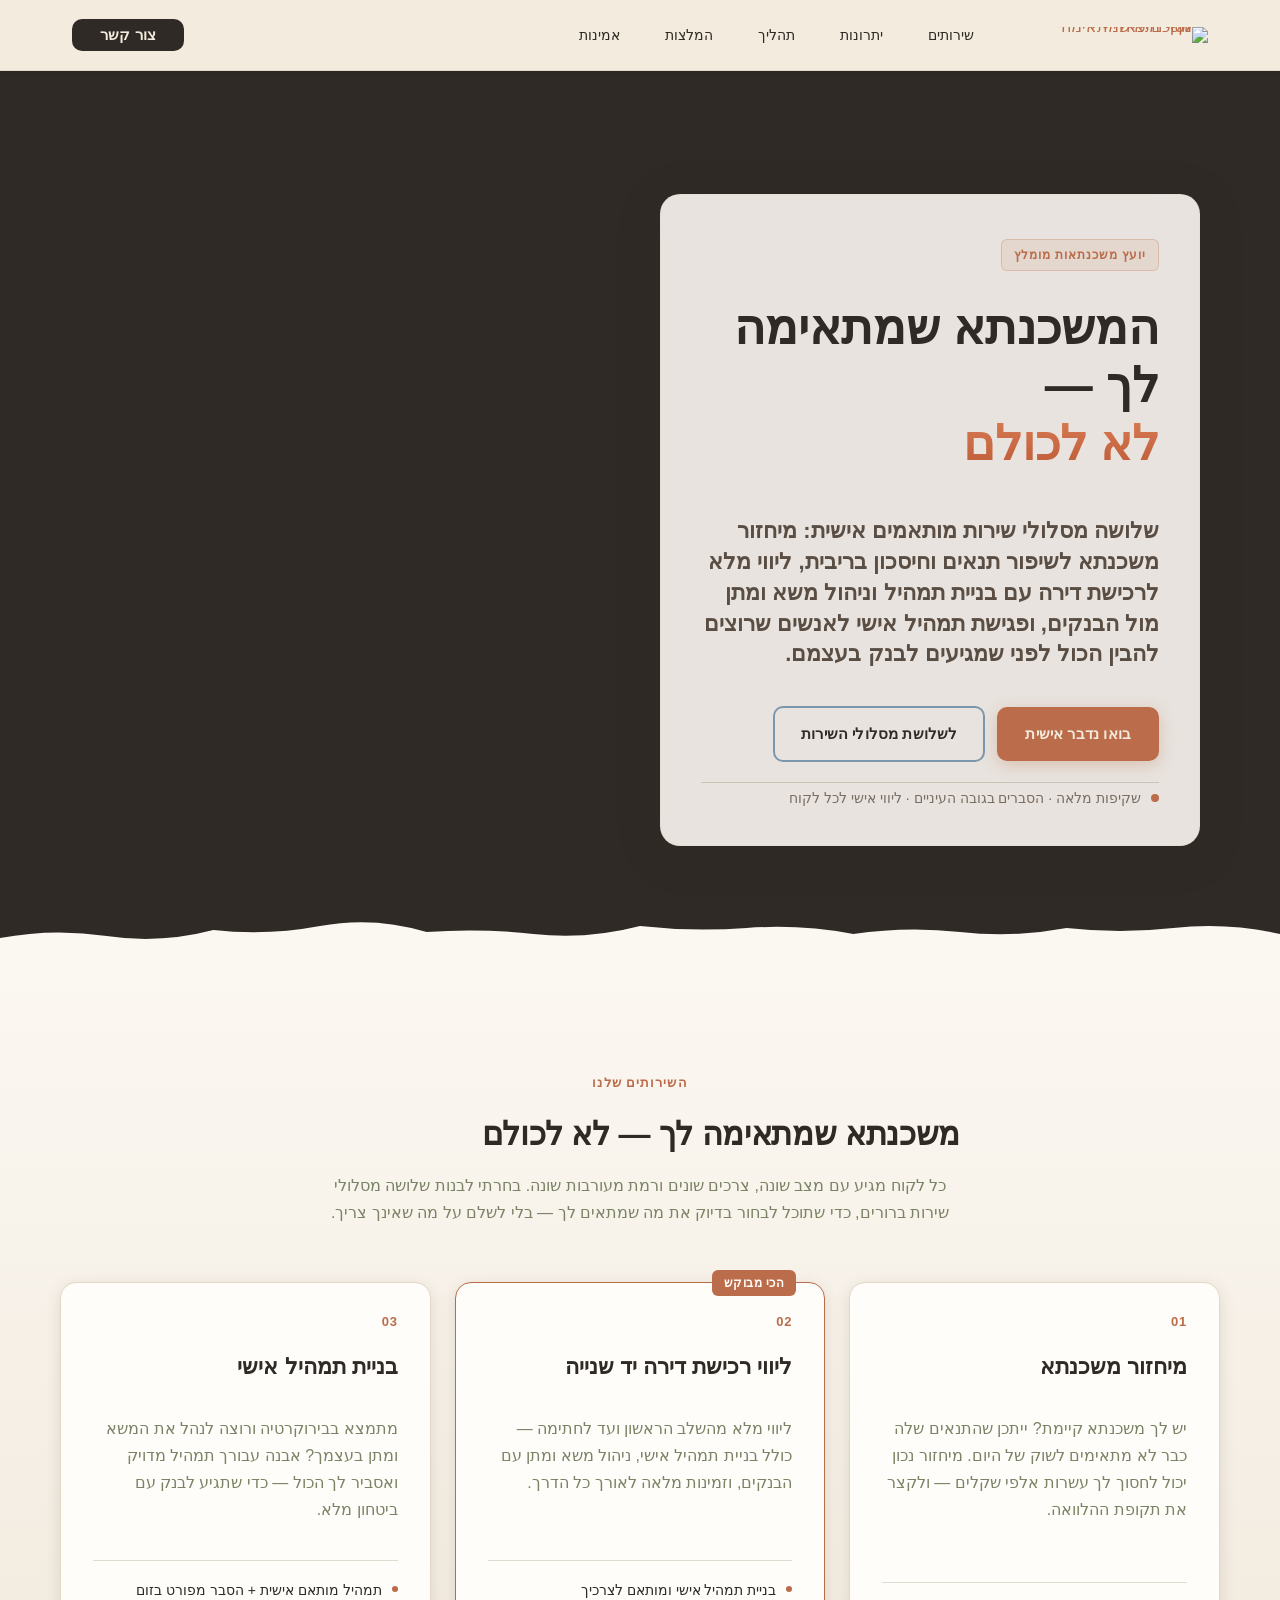
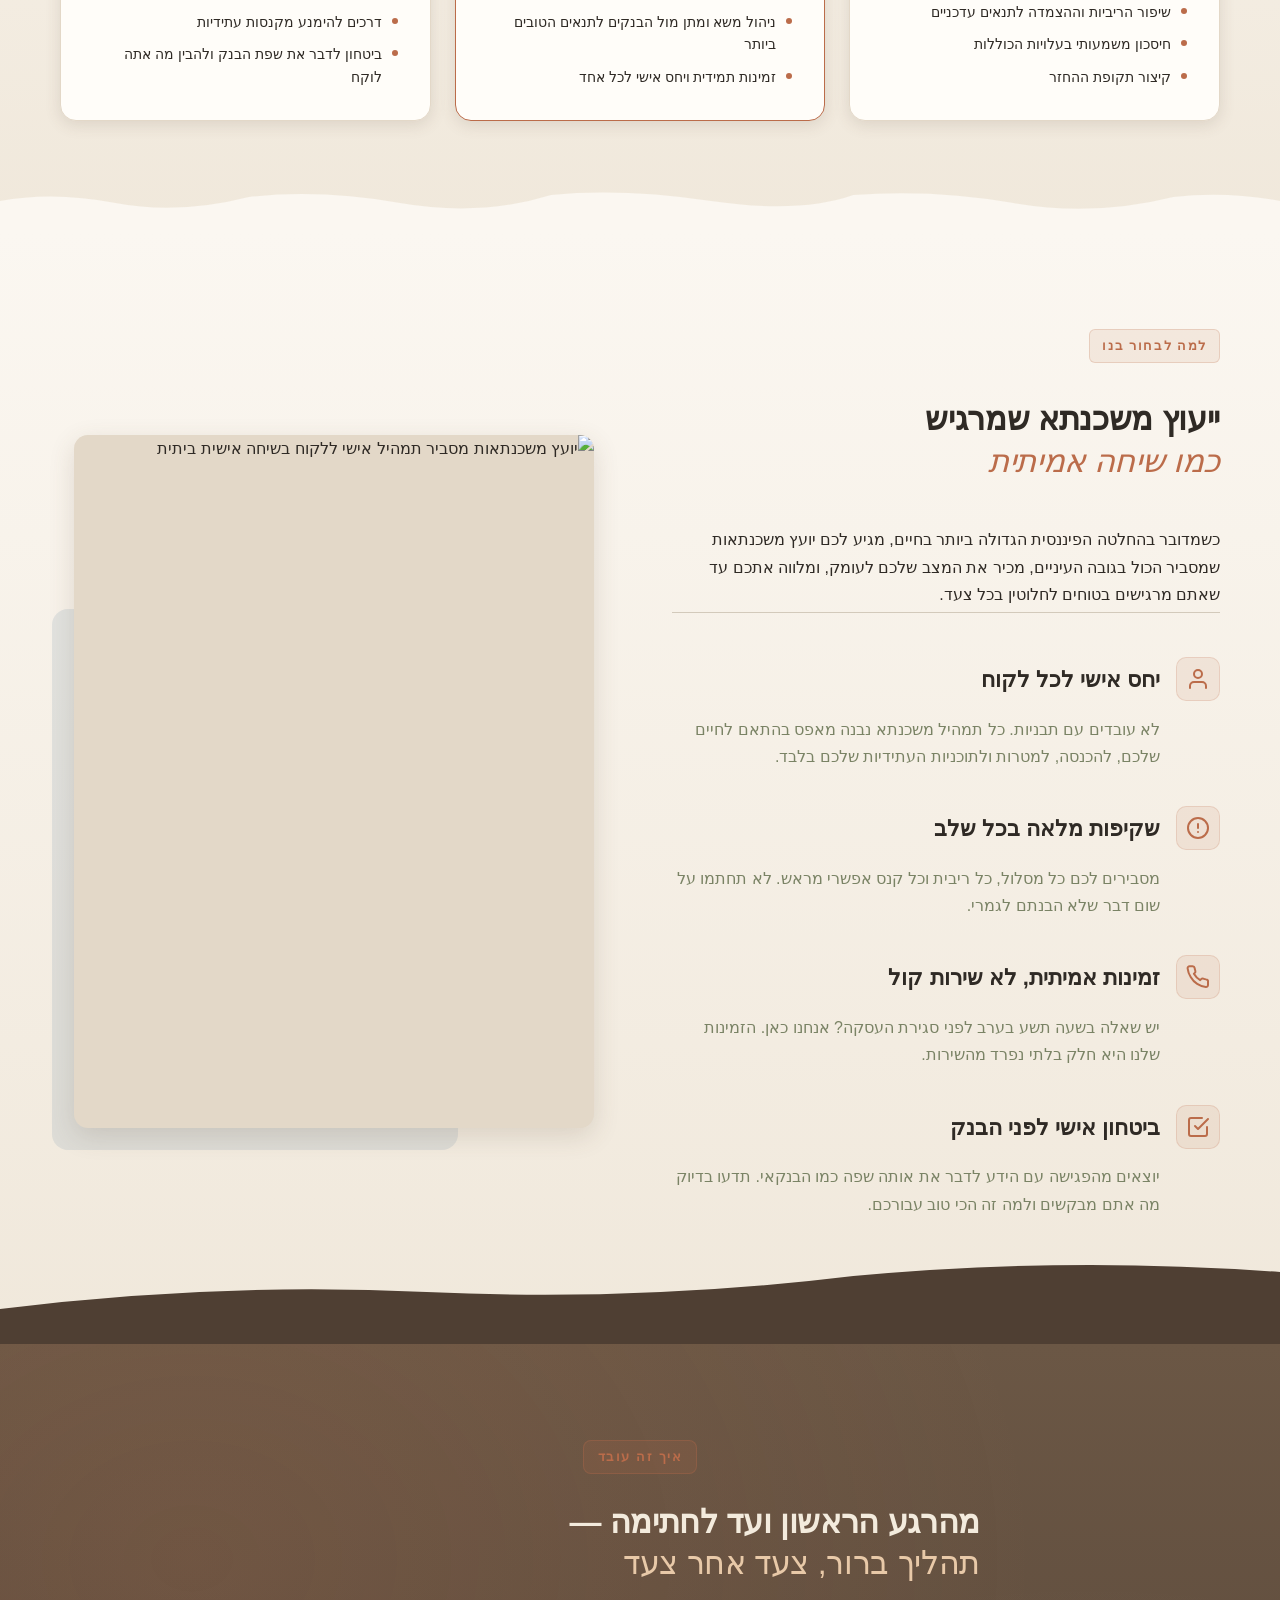
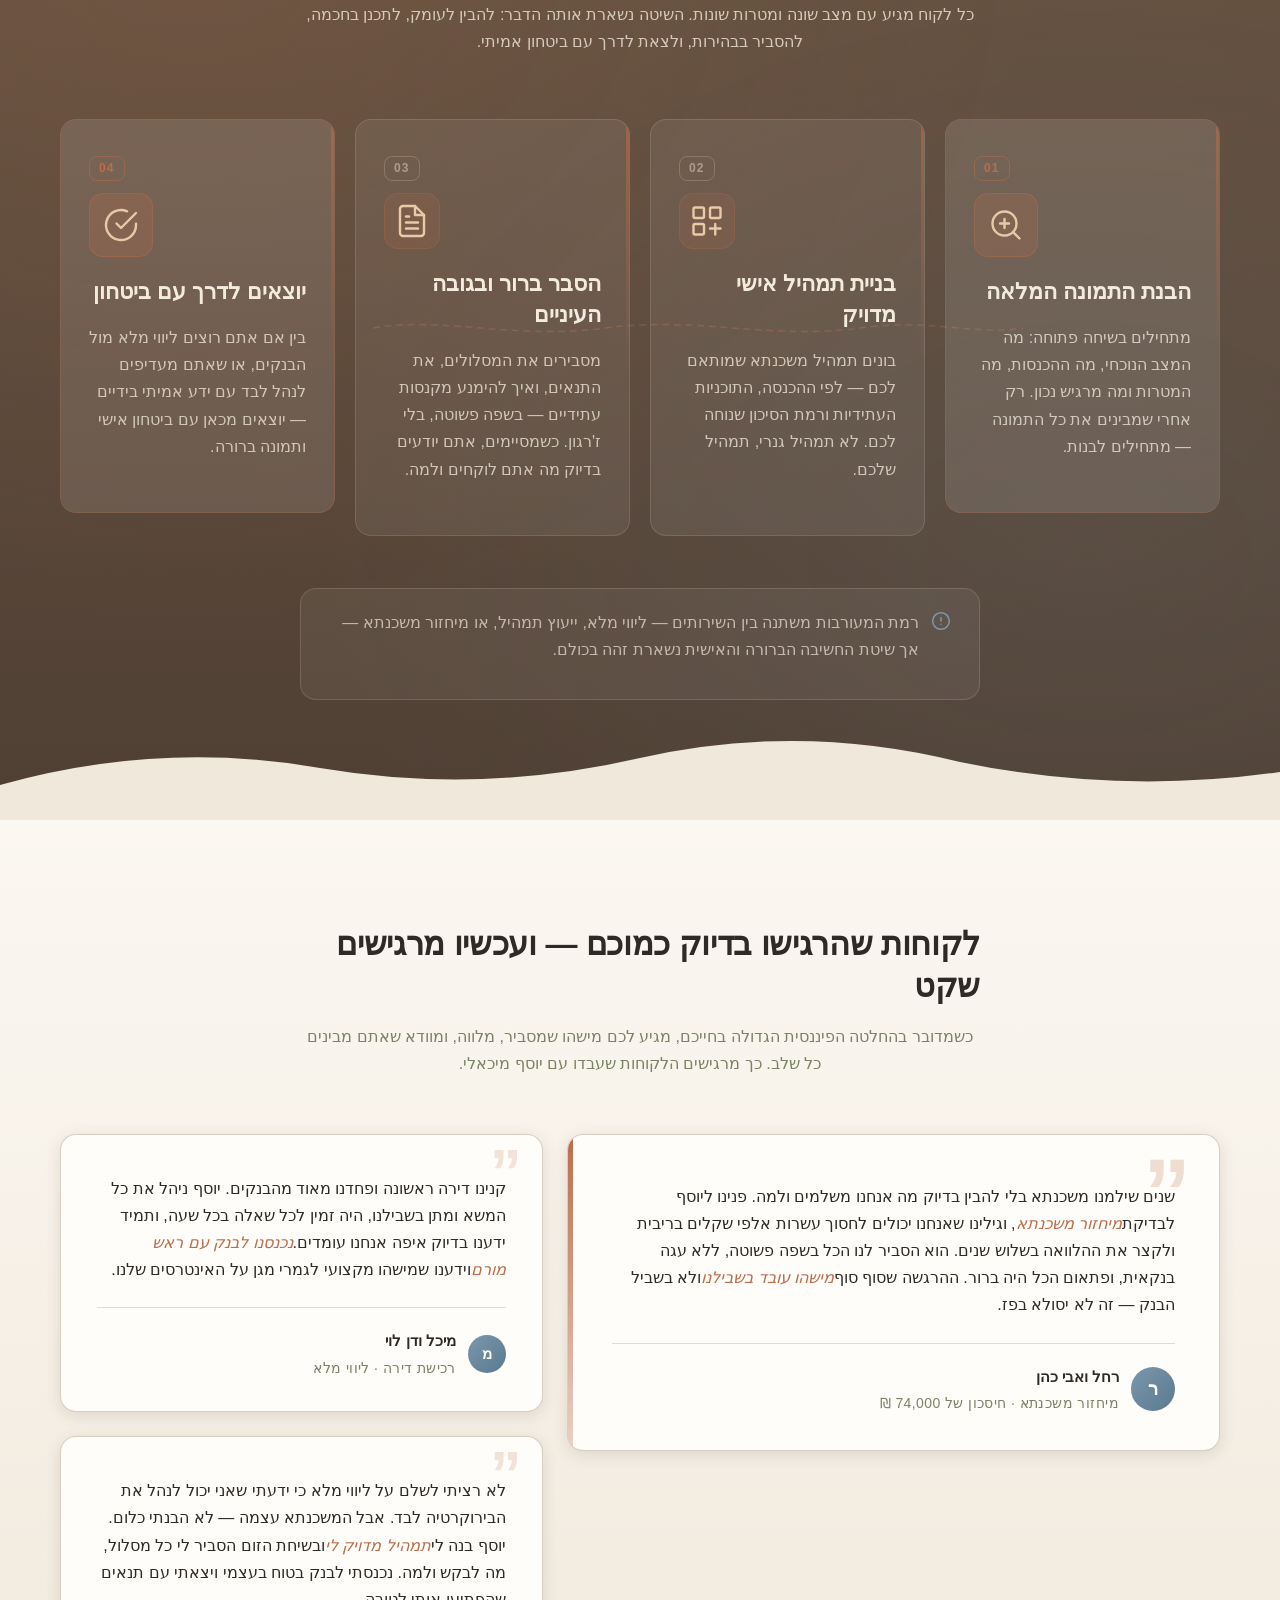
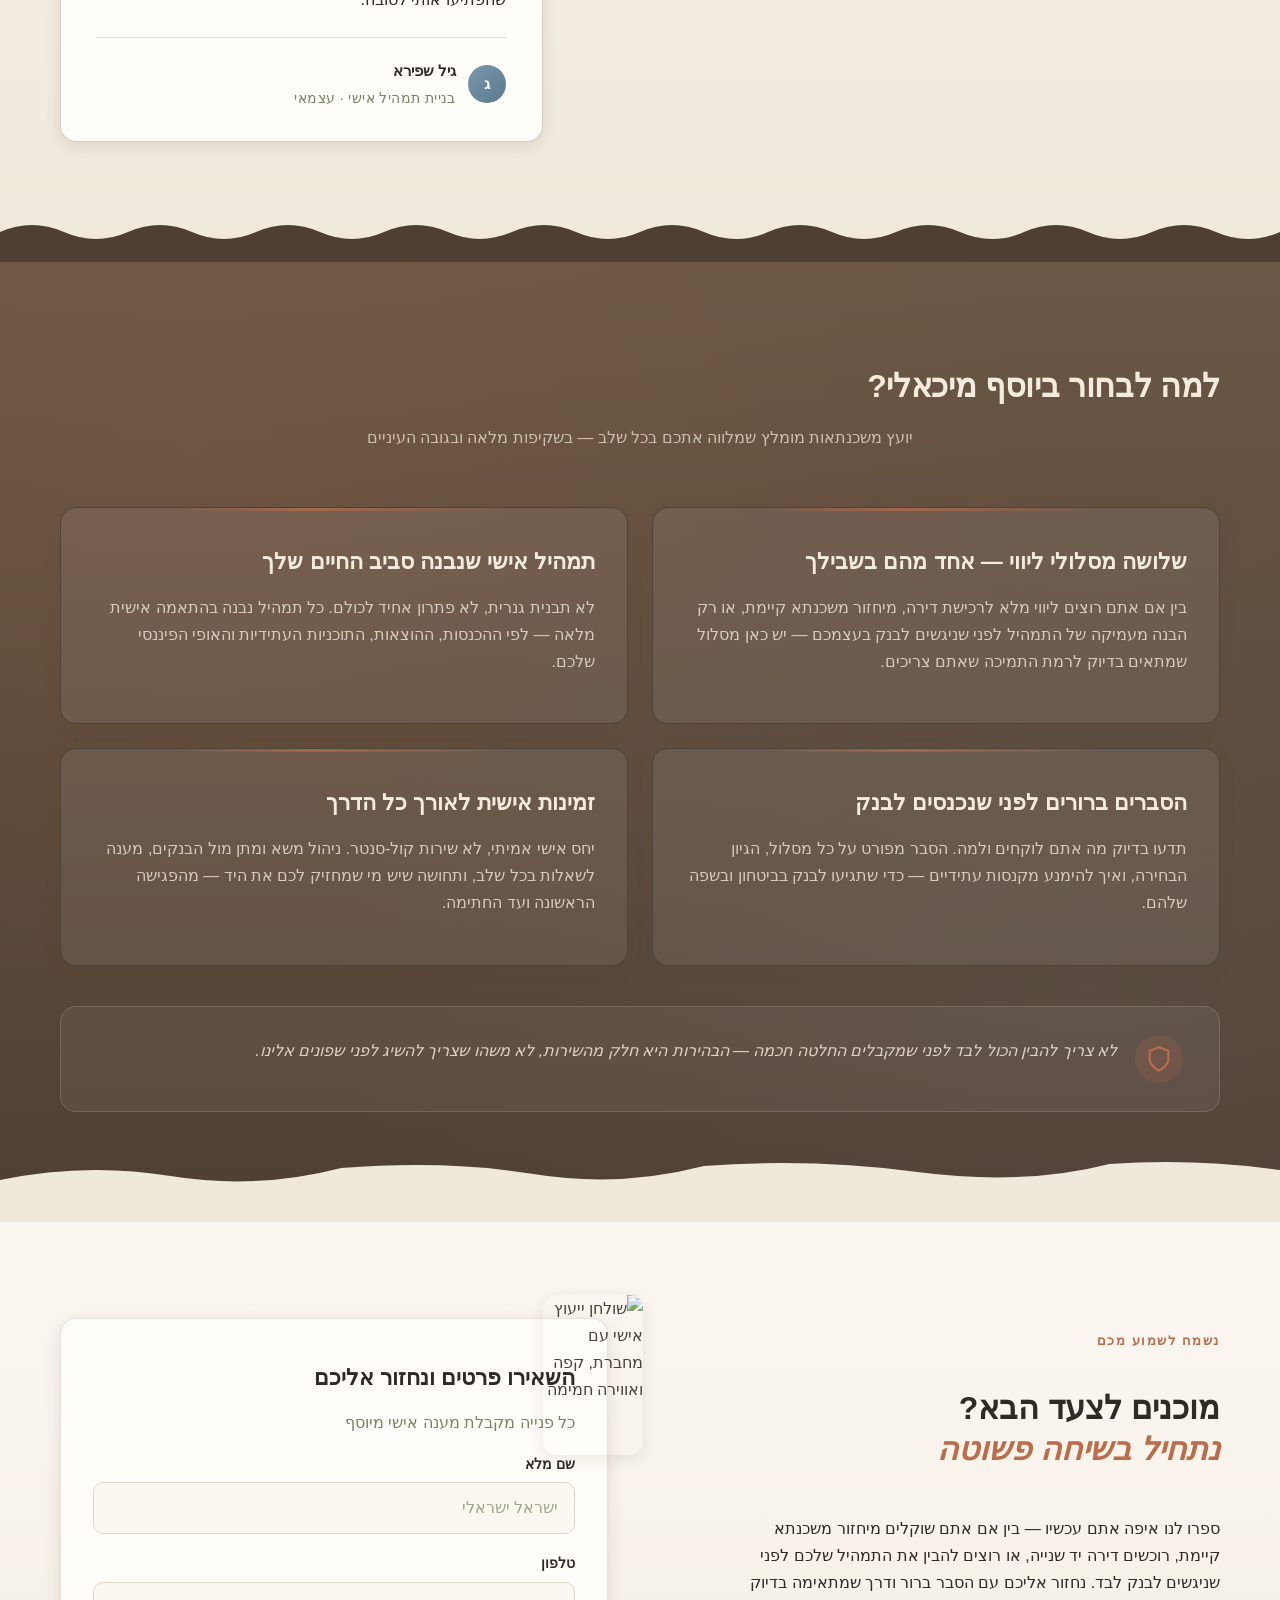
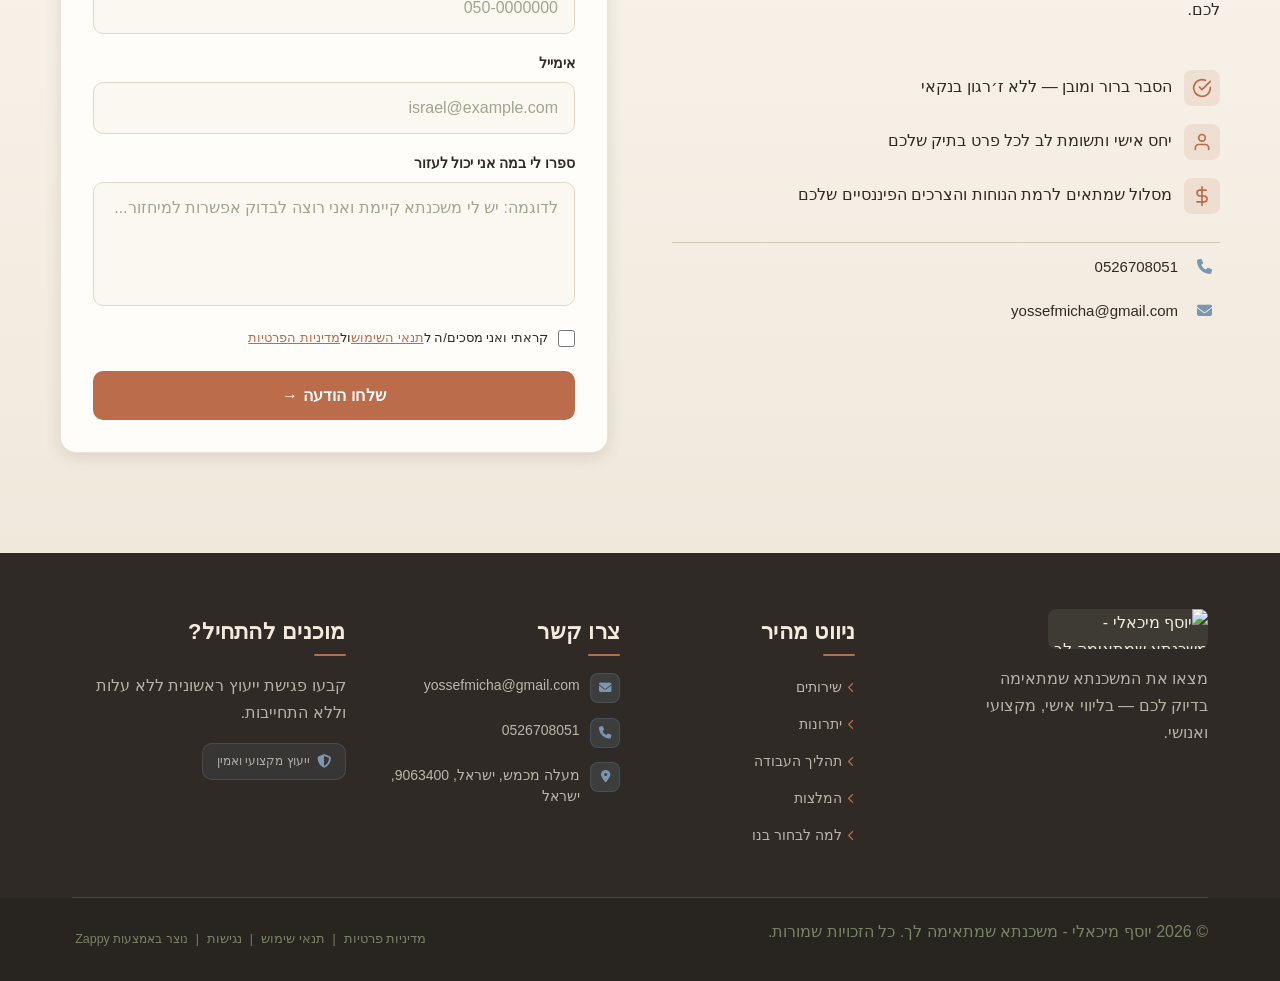
==== commit fb8e66fe: "Background sync: Progressive GitHub Sync" ====
--- a/public/index.html
+++ b/public/index.html
@@ -1 +1 @@
-<!doctype html><html dir="rtl" lang="he"><head><meta charset="UTF-8"><meta content="width=device-width,initial-scale=1" name="viewport"><meta content="index, follow" name="robots"><title>יועץ משכנתאות מומלץ שחוסך לך כסף — יוסף מיכאלי - משכנתא שמתאימה לך</title><meta content="רוצה משכנתא שעובדת בשבילך? יוסף מיכאלי מציע ייעוץ אישי, שקוף ומקצועי לרכישת דירה ומיחזור משכנתא. חסוך בריבית ותגיע לבנק בביטחון מלא." name="description"><meta content="יועץ משכנתאות מומלץ, מיחזור משכנתא חיסכון בריבית, ייעוץ משכנתא לרכישת דירה יד שנייה, יועץ משכנתאות, תכנון תמהיל הלוואה" name="keywords"><link href="/assets/favicon.ico" rel="icon" type="image/x-icon"><link href="/assets/favicon-16x16.png" rel="icon" type="image/png" sizes="16x16"><link href="/assets/favicon-32x32.png" rel="icon" type="image/png" sizes="32x32"><link href="/assets/favicon-48x48.png" rel="icon" type="image/png" sizes="48x48"><link href="/assets/favicon-192x192.png" rel="icon" type="image/png" sizes="192x192"><link href="/assets/favicon-512x512.png" rel="icon" type="image/png" sizes="512x512"><link href="/assets/apple-touch-icon.png" rel="apple-touch-icon"><script>!function(){"use strict";var t="65981abc-c65f-439b-b1f8-ade1b8e1bbc7",e="https://api.zappy5.com/api/analytics/track",a=18e5,n=2592e6,o=!0,i=!0,r=!0;var s=function(){var e="zappy_visitor_"+t,a=null;try{if(a=localStorage.getItem(e)){var o=JSON.parse(a),i=Date.now();if(i-o.created<n)return o.lastSeen=i,localStorage.setItem(e,JSON.stringify(o)),o.id}}catch(t){console.warn("Zappy Analytics: LocalStorage not available")}var r="zv_"+Date.now()+"_"+Math.random().toString(36).substr(2,9);try{localStorage.setItem(e,JSON.stringify({id:r,created:Date.now(),lastSeen:Date.now()}))}catch(t){}return r}(),c=function(){var e="zappy_session_"+t,n=null;try{if(n=sessionStorage.getItem(e)){var o=JSON.parse(n),i=Date.now();if(i-o.timestamp<a)return o.timestamp=i,sessionStorage.setItem(e,JSON.stringify(o)),o.id}}catch(t){console.warn("Zappy Analytics: SessionStorage not available")}var r="zs_"+Date.now()+"_"+Math.random().toString(36).substr(2,9);try{sessionStorage.setItem(e,JSON.stringify({id:r,timestamp:Date.now()}))}catch(t){}return r}();function l(a,n){n=n||{};var o={website_id:t,event_type:a,page_path:window.location.pathname,referrer:document.referrer||"direct",visitor_id:s,session_id:c,metadata:n};if(navigator.sendBeacon){var i=new Blob([JSON.stringify(o)],{type:"application/json"});navigator.sendBeacon(e,i)}else fetch(e,{method:"POST",headers:{"Content-Type":"application/json"},body:JSON.stringify(o),keepalive:!0}).catch(function(t){console.warn("Zappy Analytics: Failed to track event",t)})}o&&l("pageview",{title:document.title,url:window.location.href}),i&&document.addEventListener("click",function(t){var e=t.target;if("BUTTON"===e.tagName||e.closest("button")){var a="BUTTON"===e.tagName?e:e.closest("button");l("click",{element:"button",text:a.textContent.trim().substring(0,100),id:a.id||null,class:a.className||null})}else if("A"===e.tagName||e.closest("a")){var n="A"===e.tagName?e:e.closest("a");l("navigation",{element:"link",text:n.textContent.trim().substring(0,100),href:n.href,external:n.hostname!==window.location.hostname})}},!0),r&&document.addEventListener("submit",function(t){var e=t.target;l("form_submit",{form_id:e.id||null,form_name:e.name||null,form_action:e.action||null,form_method:e.method||"GET"})},!0);var d=Date.now();window.addEventListener("beforeunload",function(){l("page_unload",{time_on_page:Math.floor((Date.now()-d)/1e3),page_path:window.location.pathname})}),window.zappyAnalytics={track:l,getVisitorId:function(){return s},getSessionId:function(){return c}}}()</script><meta content="יועץ משכנתאות מומלץ שחוסך לך כסף — יוסף מיכאלי - משכנתא שמתאימה לך" property="og:title"><meta content="רוצה משכנתא שעובדת בשבילך? יוסף מיכאלי מציע ייעוץ אישי, שקוף ומקצועי לרכישת דירה ומיחזור משכנתא. חסוך בריבית ותגיע לבנק בביטחון מלא." property="og:description"><meta content="summary_large_image" name="twitter:card"><meta content="יועץ משכנתאות מומלץ שחוסך לך כסף — יוסף מיכאלי - משכנתא שמתאימה לך" name="twitter:title"><meta content="רוצה משכנתא שעובדת בשבילך? יוסף מיכאלי מציע ייעוץ אישי, שקוף ומקצועי לרכישת דירה ומיחזור משכנתא. חסוך בריבית ותגיע לבנק בביטחון מלא." name="twitter:description"><meta content="website" property="og:type"><meta content="he_IL" property="og:locale"><link href="https://cdnjs.cloudflare.com/ajax/libs/font-awesome/6.4.0/css/all.min.css" rel="stylesheet"><link href="/assets/favicon.ico" rel="icon" type="image/x-icon"><link href="/assets/favicon-16x16.png" rel="icon" type="image/png" sizes="16x16"><link href="/assets/favicon-32x32.png" rel="icon" type="image/png" sizes="32x32"><link href="/assets/favicon-48x48.png" rel="icon" type="image/png" sizes="48x48"><link href="/assets/favicon-192x192.png" rel="icon" type="image/png" sizes="192x192"><link href="/assets/favicon-512x512.png" rel="icon" type="image/png" sizes="512x512"><link href="/assets/apple-touch-icon.png" rel="apple-touch-icon"><link href="https://cdn.jsdelivr.net/npm/vanilla-cookieconsent@3/dist/cookieconsent.css" rel="stylesheet"><script src="https://cdn.jsdelivr.net/npm/vanilla-cookieconsent@3/dist/cookieconsent.umd.js"></script><script src="https://cdn.jsdelivr.net/gh/mickidum/acc_toolbar/acctoolbar/acctoolbar.min.js"></script><link href="/styles.css" rel="stylesheet"><style id="zappy-dropdown-submenu-styles">#navMenu li:has(.sub-menu),.nav-menu li:has(.sub-menu),.navbar li:has(.sub-menu),nav li:has(.sub-menu){position:relative}#navMenu .sub-menu,.nav-menu .sub-menu,.navbar .sub-menu,nav .sub-menu{display:block!important;position:absolute!important;top:100%;left:0;min-width:220px;background:#fff;border-radius:8px;box-shadow:0 8px 25px rgba(0,0,0,.15);padding:8px 0;opacity:0;visibility:hidden;transform:translateY(10px);transition:all .3s ease;z-index:1000;list-style:none;pointer-events:none}#navMenu li:hover>.sub-menu,.nav-menu li:hover>.sub-menu,.navbar li:hover>.sub-menu,nav li:hover>.sub-menu{opacity:1!important;visibility:visible!important;transform:translateY(0)!important;pointer-events:auto!important}.sub-menu li{list-style:none;margin:0;padding:0}.sub-menu a{display:block!important;padding:10px 16px!important;color:var(--text-dark,#333)!important;font-weight:500;text-decoration:none;white-space:nowrap;transition:background-color .2s}.sub-menu .zappy-nav-child>a{padding-left:28px!important;font-size:.9em!important;opacity:.85!important}[dir=rtl] .sub-menu .zappy-nav-child>a,html[lang=ar] .sub-menu .zappy-nav-child>a,html[lang=he] .sub-menu .zappy-nav-child>a{padding-left:10px!important;padding-right:28px!important}.sub-menu .zappy-nav-parent>a{font-weight:600!important}.sub-menu a:hover{background-color:#f5f5f5}[dir=rtl] .nav-menu .sub-menu,[dir=rtl] .navbar .sub-menu,[dir=rtl] nav .sub-menu,html[lang=ar] .nav-menu .sub-menu,html[lang=ar] .navbar .sub-menu,html[lang=ar] nav .sub-menu,html[lang=he] .nav-menu .sub-menu,html[lang=he] .navbar .sub-menu,html[lang=he] nav .sub-menu{left:auto!important;right:0!important}.sub-menu:empty,.sub-menu:not(:has(li)):not(:has(> a)),.sub-menu:not(:has(li:not(.zappy-hidden-menu-item))):not(:has(> a)){display:none!important;opacity:0!important;visibility:hidden!important;pointer-events:none!important}li:has(.menu-group-title):hover>.sub-menu{opacity:1!important;visibility:visible!important;transform:translateY(0)!important;pointer-events:auto!important}#navMenu>li>.menu-group-title,.nav-menu>li>.menu-group-title{display:inline-block;padding:.5rem 1rem;cursor:default;user-select:none}@media (max-width:768px){#navMenu .sub-menu,.nav-menu .sub-menu,.navbar .sub-menu,nav .sub-menu{position:static!important;transform:none!important;box-shadow:none!important;background:0 0!important;max-height:0;overflow:hidden;opacity:0;visibility:hidden;transition:max-height .3s ease,opacity .3s ease;padding:0!important;border-radius:0!important}#navMenu .sub-menu.mobile-expanded,.nav-menu .sub-menu.mobile-expanded,.navbar .sub-menu.mobile-expanded{max-height:none!important;overflow-y:visible!important;opacity:1!important;visibility:visible!important;padding:8px 0 8px 16px!important}[dir=rtl] .sub-menu.mobile-expanded,html[lang=he] .sub-menu.mobile-expanded{padding:8px 16px 8px 0!important}#navMenu li:hover>.sub-menu,.nav-menu li:hover>.sub-menu,.navbar li:hover>.sub-menu,nav li:hover>.sub-menu{opacity:0;visibility:hidden;pointer-events:none}#navMenu li>.sub-menu.mobile-expanded,.nav-menu li>.sub-menu.mobile-expanded,.navbar li>.sub-menu.mobile-expanded,nav li>.sub-menu.mobile-expanded{opacity:1!important;visibility:visible!important;pointer-events:auto!important}#navMenu li:has(.sub-menu),.nav-menu li:has(.sub-menu),.navbar li:has(.sub-menu),nav li:has(.sub-menu){display:flex!important;flex-wrap:wrap!important;align-items:center!important;position:relative!important;min-height:44px!important}#navMenu li:has(.sub-menu)>a,.nav-menu li:has(.sub-menu)>a,.navbar li:has(.sub-menu)>a,nav li:has(.sub-menu)>a{flex:1!important;min-width:0!important}#navMenu li:has(.sub-menu)>.menu-group-title,.nav-menu li:has(.sub-menu)>.menu-group-title,.navbar li:has(.sub-menu)>.menu-group-title,nav li:has(.sub-menu)>.menu-group-title{flex:1!important;min-width:0!important;padding:0!important;line-height:inherit!important}#navMenu li:has(.sub-menu)>.sub-menu,.nav-menu li:has(.sub-menu)>.sub-menu,.navbar li:has(.sub-menu)>.sub-menu,nav li:has(.sub-menu)>.sub-menu{flex-basis:100%!important;width:100%!important}#navMenu li:has(.sub-menu)>a [class*=arrow],#navMenu li:has(.sub-menu)>a [class*=chevron],.nav-menu li:has(.sub-menu)>a .fa-angle-down,.nav-menu li:has(.sub-menu)>a .fa-chevron-down,.nav-menu li:has(.sub-menu)>a [class*=arrow],.nav-menu li:has(.sub-menu)>a [class*=chevron],nav li:has(.sub-menu)>a [class*=arrow],nav li:has(.sub-menu)>a [class*=chevron]{display:none!important;visibility:hidden!important}.mobile-submenu-toggle{display:flex!important;align-items:center!important;justify-content:center!important;width:44px!important;height:auto!important;background:0 0!important;border:none!important;cursor:pointer!important;color:var(--text-dark)!important;position:static!important;flex-shrink:0!important;align-self:stretch!important;z-index:2!important;padding:0!important;margin:0!important}.mobile-submenu-toggle::after{content:''!important;width:0!important;height:0!important;border-left:6px solid transparent!important;border-right:6px solid transparent!important;border-top:7px solid currentColor!important;transition:transform .3s ease!important}.mobile-submenu-toggle.expanded::after{transform:rotate(180deg)!important}.sub-menu a{padding:10px 0!important;display:block!important;color:var(--text-dark)!important;white-space:normal!important}.sub-menu .zappy-nav-child>a{padding-left:28px!important;font-size:.9em!important;opacity:.85!important}[dir=rtl] .sub-menu .zappy-nav-child>a,html[lang=ar] .sub-menu .zappy-nav-child>a,html[lang=he] .sub-menu .zappy-nav-child>a{padding-left:0!important;padding-right:28px!important}.sub-menu .zappy-nav-parent>a{font-weight:600!important}#navMenu.active,.nav-menu.active{max-width:100vw!important;overflow-x:hidden!important;box-sizing:border-box!important}.navbar .sub-menu li a,.zappy-products-dropdown .sub-menu a,nav.navbar .sub-menu li a{color:var(--text-dark)!important}}@media (min-width:769px){.mobile-submenu-toggle{display:none!important}}</style><style id="mobile-lang-menu-deployed-css">@media (max-width:768px){.lang-switcher,.nav-container .lang-switcher,.nav-cta-container .lang-switcher,.nav-ecommerce-icons .lang-switcher,.nav-icons-left .lang-switcher,.navbar .lang-switcher,.navbar .nav-cta-container .lang-switcher{display:none!important}.mobile-lang-menu{width:100%;border-top:1px solid rgba(128,128,128,.2);padding:8px 0 0 0;margin-top:8px}.mobile-lang-toggle{display:flex!important;align-items:center;justify-content:space-between;width:100%;padding:12px 16px;background:0 0;border:none;cursor:pointer;font-size:15px;color:inherit;font-family:inherit}.mobile-lang-toggle::after{content:'';display:inline-block;width:8px;height:8px;border-right:2px solid currentColor;border-bottom:2px solid currentColor;transform:rotate(45deg);transition:transform .3s ease;margin-left:8px}.mobile-lang-toggle.expanded::after{transform:rotate(-135deg)}.mobile-lang-options{max-height:0;overflow:hidden;transition:max-height .3s ease}.mobile-lang-options.expanded{max-height:300px}.mobile-lang-option{display:flex!important;align-items:center;gap:10px;padding:10px 24px;text-decoration:none;color:inherit;font-size:14px;font-family:inherit}.mobile-lang-option:hover{background:rgba(128,128,128,.1)}.mobile-lang-option.active{font-weight:600;opacity:.7;pointer-events:none}.mobile-lang-option img{width:20px;height:20px;border-radius:50%}}@media (min-width:769px){.mobile-lang-menu{display:none!important}}</style><style id="zappy-widget-visibility">#mic-access-tool-box,#mic-access-tool-general-button,#mic-init-access-tool #mic-access-tool-box,#mic-init-access-tool #mic-access-tool-general-button,#mic-init-access-tool .mic-access-tool-general-button,._access-icon,._access-menu,.mic-access-tool-box,.mic-access-tool-general-button,div[id*=mic-access-tool-box]{display:none!important;visibility:hidden!important;opacity:0!important;pointer-events:none!important}</style></head><body><nav class="navbar" dir="rtl"><button class="mobile-toggle" aria-label="Menu" id="mobileToggle"><svg viewBox="0 0 24 24" fill="none" height="24" width="24" class="hamburger-icon"><path d="M3 12h18M3 6h18M3 18h18" stroke="currentColor" stroke-width="2" stroke-linecap="round"></path></svg><svg viewBox="0 0 24 24" fill="none" height="24" width="24" class="close-icon" style="display:none"><path d="M18 6L6 18M6 6l12 12" stroke="currentColor" stroke-width="2" stroke-linecap="round"></path></svg></button><button class="phone-header-btn" aria-label="Call" data-phone="0526708051"><svg viewBox="0 0 24 24" fill="currentColor" height="20" width="20"><path d="M22 16.92v3a2 2 0 0 1-2.18 2 19.79 19.79 0 0 1-8.63-3.07 19.5 19.5 0 0 1-6-6 19.79 19.79 0 0 1-3.07-8.67A2 2 0 0 1 4.11 2h3a2 2 0 0 1 2 1.72 12.84 12.84 0 0 0 .7 2.81 2 2 0 0 1-.45 2.11L8.09 9.91a16 16 0 0 0 6 6l1.27-1.27a2 2 0 0 1 2.11-.45 12.84 12.84 0 0 0 2.81.7A2 2 0 0 1 22 16.92z"></path></svg></button><div class="nav-container"><div class="nav-right-group"><div class="nav-brand"><a href="/" class="logo-link"><img alt="יוסף מיכאלי - משכנתא שמתאימה לך" src="/assets/logo.webp" class="logo"></a></div><ul class="nav-menu" id="navMenu"><li><a href="#services">שירותים</a></li><li><a href="#benefits">יתרונות</a></li><li><a href="#process">תהליך</a></li><li><a href="#testimonials">המלצות</a></li><li><a href="#trust-signals">אמינות</a></li></ul></div><div class="nav-cta-container"><a href="#contact" class="nav-cta-btn">צור קשר</a></div></div></nav><script>window.addEventListener("load",function(){const e=document.querySelector(".navbar, nav, header");if(!e)return void console.log("[Navbar] Navbar element not found");let t=document.getElementById("mobileToggle")||document.querySelector(".mobile-toggle")||document.querySelector(".hamburger")||document.querySelector(".hamburger-menu")||document.querySelector(".menu-toggle")||document.querySelector(".burger-menu")||document.querySelector('[aria-label="Menu"]')||document.querySelector('[aria-label="תפריט"]');const o=document.querySelector(".phone-header-btn"),n=window.getComputedStyle(e);let r=n.backgroundColor;if(console.log("[Navbar] Initial navbar background:",r),"transparent"===r||"rgba(0, 0, 0, 0)"===r||r.startsWith("rgba")&&r.includes(", 0)")){const e=n.backgroundImage;if(e&&"none"!==e)console.log("[Navbar] Navbar has background image/gradient, using dark text"),r="rgb(240, 240, 240)";else{const e=window.getComputedStyle(document.body).backgroundColor;console.log("[Navbar] Navbar transparent, using body background:",e),r=e}}const i=r.match(/\d+/g);if(i&&i.length>=3){const e=(.299*parseInt(i[0])+.587*parseInt(i[1])+.114*parseInt(i[2]))/255;console.log("[Navbar] Mobile button colors preserved from Claude CSS (luminance:",e.toFixed(2)+")");const n=document.createElement("style");n.id="zappy-mobile-nav-fix";document.documentElement.lang;document.documentElement.dir,n.textContent='\n        /* Hide mobile buttons on desktop, show only on mobile */\n        @media (min-width: 769px) {\n          .mobile-toggle,\n          .phone-header-btn {\n            display: none !important;\n          }\n        }\n        \n        /* Show and position mobile buttons correctly on mobile */\n        @media (max-width: 768px) {\n          .mobile-toggle,\n          .phone-header-btn {\n            position: absolute !important;\n            top: 50% !important;\n            transform: translateY(-50%) !important;\n            z-index: 1001 !important;\n            display: flex !important;\n            align-items: center !important;\n            justify-content: center !important;\n            width: 36px !important;\n            height: 36px !important;\n            border-radius: 50% !important;\n            border: none !important;\n            cursor: pointer !important;\n            padding: 6px !important;\n            background: none !important;\n            color: var(--nav-text, var(--text-dark)) !important;\n          }\n          \n          /* LTR positioning (default): hamburger LEFT, phone RIGHT */\n          html:not([dir="rtl"]):not([lang="he"]):not([lang="ar"]) .mobile-toggle,\n          html[dir="ltr"] .mobile-toggle {\n            left: 12px !important;\n            right: auto !important;\n          }\n          html:not([dir="rtl"]):not([lang="he"]):not([lang="ar"]) .phone-header-btn,\n          html[dir="ltr"] .phone-header-btn {\n            right: 12px !important;\n            left: auto !important;\n          }\n          \n          /* RTL positioning: hamburger RIGHT, phone LEFT */\n          html[dir="rtl"] .mobile-toggle,\n          html[lang="he"] .mobile-toggle,\n          html[lang="ar"] .mobile-toggle {\n            right: 12px !important;\n            left: auto !important;\n          }\n          html[dir="rtl"] .phone-header-btn,\n          html[lang="he"] .phone-header-btn,\n          html[lang="ar"] .phone-header-btn {\n            left: 12px !important;\n            right: auto !important;\n          }\n          \n          /* CRITICAL: Ensure nav-container has min-height on mobile */\n          /* All children are positioned absolutely/fixed on mobile, so height:auto collapses to 0 */\n          .nav-container {\n            min-height: 70px !important;\n            position: relative !important;\n          }\n          \n          /* Ensure SVG icons are properly sized and inherit color */\n          .mobile-toggle svg,\n          .phone-header-btn svg {\n            width: 24px !important;\n            height: 24px !important;\n            /* Don\'t force display - let JavaScript control hamburger/close toggle */\n          }\n          \n          /* Reset nav-cta-container on mobile - remove desktop box-shadow/padding */\n          /* that creates a visible ghost box when CTA button is hidden */\n          .nav-cta-container {\n            box-shadow: none !important;\n            padding: 0 !important;\n          }\n          \n          /* Hide nav-cta-container entirely on mobile when there\'s no lang-switcher */\n          /* (only the CTA button is inside, and it\'s hidden on mobile) */\n          .nav-cta-container:not(:has(.lang-switcher)) {\n            display: none !important;\n          }\n          \n          /* CRITICAL: Prevent hero image fade gradient from bleeding over headline text */\n          /* The .image-fade-gradient has bottom: -30px (extends below parent) */\n          /* On mobile stacked layout, this overlaps the h1 text below the image */\n          .hero-image-column {\n            overflow: hidden !important;\n          }\n          .image-fade-gradient {\n            bottom: 0 !important;\n          }\n          \n          /* Hide desktop language switcher on mobile - hamburger menu handles it */\n          /* High specificity to override stored CSS */\n          .lang-switcher,\n          .nav-cta-container .lang-switcher,\n          .nav-container .lang-switcher,\n          .navbar .lang-switcher,\n          .navbar .nav-cta-container .lang-switcher {\n            display: none !important;\n          }\n        }\n      ';const r=document.getElementById("zappy-mobile-nav-fix");r&&r.remove(),document.head.appendChild(n),console.log("[Navbar] Critical CSS injected for mobile nav positioning");const l=window.innerWidth<=768;if(t){const e=t.querySelector(".hamburger-icon"),o=t.querySelector(".close-icon");e&&(e.style.setProperty("width","24px","important"),e.style.setProperty("height","24px","important"),e.style.setProperty("display","block","important")),o&&(o.style.setProperty("width","24px","important"),o.style.setProperty("height","24px","important"),o.style.setProperty("display","none","important")),l?(t.style.setProperty("position","absolute","important"),t.style.setProperty("top","50%","important"),t.style.setProperty("transform","translateY(-50%)","important"),t.style.setProperty("z-index","1001","important"),t.style.removeProperty("left"),t.style.removeProperty("right"),console.log("[Navbar] Mobile toggle positioning applied (mobile viewport)")):(t.style.removeProperty("position"),t.style.removeProperty("top"),t.style.removeProperty("transform"),t.style.removeProperty("z-index"),t.style.removeProperty("left"),t.style.removeProperty("right"),console.log("[Navbar] Desktop viewport - cleared mobile toggle inline positioning"))}if(o){const e=o.querySelector("svg");e&&(e.style.width="24px",e.style.height="24px",e.setAttribute("width","24"),e.setAttribute("height","24")),l?(o.style.setProperty("position","absolute","important"),o.style.setProperty("top","50%","important"),o.style.setProperty("transform","translateY(-50%)","important"),o.style.setProperty("z-index","1001","important"),o.style.removeProperty("left"),o.style.removeProperty("right"),console.log("[Navbar] Phone button positioning applied (mobile viewport)")):(o.style.removeProperty("position"),o.style.removeProperty("top"),o.style.removeProperty("transform"),o.style.removeProperty("z-index"),o.style.removeProperty("left"),o.style.removeProperty("right"),console.log("[Navbar] Desktop viewport - cleared phone button inline positioning"))}}else console.log("[Navbar] Could not parse background color:",r);t=document.getElementById("mobileToggle")||document.querySelector(".mobile-toggle")||document.querySelector(".hamburger")||document.querySelector(".hamburger-menu")||document.querySelector(".menu-toggle")||document.querySelector(".burger-menu")||document.querySelector('[aria-label="Menu"]')||document.querySelector('[aria-label="תפריט"]');const l=document.getElementById("navMenu")||document.querySelector(".nav-menu")||document.querySelector(".nav-links")||document.querySelector("nav ul:not(.submenu)");if(!t||!l)return void console.log("[Navbar] Mobile toggle or menu not found:",{toggle:!!t,menu:!!l});l.id||(l.id="navMenu"),console.log("[Navbar] Initializing mobile menu...");const a=t.cloneNode(!0);t.parentNode.replaceChild(a,t),a.addEventListener("click",function(e){e.preventDefault(),e.stopPropagation();const t=this.querySelector(".hamburger-icon"),o=this.querySelector(".close-icon");l.classList.contains("active")?(l.classList.remove("active"),t&&t.style.setProperty("display","block","important"),o&&o.style.setProperty("display","none","important"),document.body.style.overflow="",console.log("[Navbar] Menu closed")):(l.classList.add("active"),t&&t.style.setProperty("display","none","important"),o&&o.style.setProperty("display","block","important"),document.body.style.overflow="hidden",console.log("[Navbar] Menu opened"))}),l.querySelectorAll("a").forEach(function(e){e.addEventListener("click",function(){if("#"===this.getAttribute("href"))return;const e=a.querySelector(".hamburger-icon"),t=a.querySelector(".close-icon");l.classList.remove("active"),e&&e.style.setProperty("display","block","important"),t&&t.style.setProperty("display","none","important"),document.body.style.overflow="",console.log("[Navbar] Menu closed (link clicked)")})});var s=l.querySelectorAll(".dropdown-toggle");s.forEach(function(e){e.addEventListener("click",function(e){e.preventDefault(),e.stopPropagation();var t=this.closest(".nav-dropdown");t&&(t.parentNode.querySelectorAll(".nav-dropdown.open").forEach(function(e){e!==t&&e.classList.remove("open")}),t.classList.toggle("open"),console.log("[Navbar] Dropdown toggled:",t.classList.contains("open")?"open":"closed"))})}),document.addEventListener("click",function(e){e.target.closest(".nav-dropdown")||document.querySelectorAll(".nav-dropdown.open").forEach(function(e){e.classList.remove("open")})}),console.log("[Navbar] Dropdown handlers initialized for "+s.length+" dropdowns"),o&&o.addEventListener("click",function(){const e=document.querySelectorAll('a[href^="tel:"]'),t=e.length>0?e[0].getAttribute("href").replace("tel:",""):"0526708051";window.location.href="tel:"+t,console.log("[Navbar] Phone button clicked")}),console.log("[Navbar] Mobile menu initialized successfully");const p=function(){const e=document.querySelector(".whatsapp-float");e&&(window.innerWidth>=769?(e.style.setProperty("display","none","important"),e.style.setProperty("visibility","hidden","important"),e.style.setProperty("opacity","0","important"),e.style.setProperty("pointer-events","none","important"),console.log("[WhatsApp] Button hidden on desktop")):(e.style.removeProperty("display"),e.style.removeProperty("visibility"),e.style.removeProperty("opacity"),e.style.removeProperty("pointer-events"),console.log("[WhatsApp] Button visible on mobile")))};let c;p(),window.addEventListener("resize",function(){clearTimeout(c),c=setTimeout(p,100)})})</script><main><section class="index-hero-section" data-layout-spec="בית-hero" dir="rtl" id="hero" data-hero-type="fullscreen-scrim"><div class="index-hero-bg"><img alt="יועץ משכנתאות מקצועי בפגישה אישית עם לקוחות בבית" src="/assets/site-index-hero-image-1.webp" data-context="Warm daylight home consultation scene: a friendly Israeli mortgage advisor sitting across a dining table from a couple, notebook pages and printed mortgage documents spread on the table, a steaming coffee cup nearby, natural sunlight streaming through a window, relaxed and trusting body language, warm home interior with wooden furniture, soft cream and terracotta tones, photorealistic, wide angle, horizontal format, no text overlays" data-placeholder="index-hero-image-1" height="900" width="1440" data-hero-bg="true"></div><div class="index-hero-scrim" aria-hidden="true"></div><div class="index-hero-container"><div class="index-hero-card"><span class="index-hero-label">יועץ משכנתאות מומלץ</span><h1 class="index-hero-h1">המשכנתא שמתאימה לך —<br><em>לא לכולם</em></h1><h3 class="index-hero-subtitle">שלושה מסלולי שירות מותאמים אישית: מיחזור משכנתא לשיפור תנאים וחיסכון בריבית, ליווי מלא לרכישת דירה עם בניית תמהיל וניהול משא ומתן מול הבנקים, ופגישת תמהיל אישי לאנשים שרוצים להבין הכול לפני שמגיעים לבנק בעצמם.</h3><div class="index-hero-ctas"><a href="#contact" class="index-hero-btn-primary">בואו נדבר אישית</a><a href="#services" class="index-hero-btn-secondary">לשלושת מסלולי השירות</a></div><div class="index-hero-trust"><span class="index-hero-trust-dot" aria-hidden="true"></span><small>שקיפות מלאה · הסברים בגובה העיניים · ליווי אישי לכל לקוח</small></div></div></div><div class="index-hero-divider-wrapper"><svg viewBox="0 0 1440 72" xmlns="http://www.w3.org/2000/svg" aria-hidden="true" data-no-icon-edit="true" preserveAspectRatio="none"><path d="M0,72 L0,38 Q60,28 120,36 T240,30 Q300,36 360,26 T480,32 Q540,28 600,34 T720,26 Q780,32 840,28 T960,34 Q1020,26 1080,32 T1200,28 Q1260,34 1320,28 T1440,34 L1440,72 Z" fill="#FBF7F1"></path></svg></div></section><section class="index-services-section" data-layout-spec="בית-services" dir="rtl" id="services"><div class="index-services-container"><div class="index-services-intro"><span class="index-services-eyebrow">השירותים שלנו</span><h2 class="index-services-title">משכנתא שמתאימה לך — לא לכולם</h2><p class="index-services-subtitle">כל לקוח מגיע עם מצב שונה, צרכים שונים ורמת מעורבות שונה. בחרתי לבנות שלושה מסלולי שירות ברורים, כדי שתוכל לבחור בדיוק את מה שמתאים לך — בלי לשלם על מה שאינך צריך.</p></div><div class="index-services-grid"><article class="index-services-card"><div class="index-services-card-number">01</div><h3 class="index-services-card-title">מיחזור משכנתא</h3><p class="index-services-card-desc">יש לך משכנתא קיימת? ייתכן שהתנאים שלה כבר לא מתאימים לשוק של היום. מיחזור נכון יכול לחסוך לך עשרות אלפי שקלים — ולקצר את תקופת ההלוואה.</p><ul class="index-services-bullets"><li>שיפור הריביות וההצמדה לתנאים עדכניים</li><li>חיסכון משמעותי בעלויות הכוללות</li><li>קיצור תקופת ההחזר</li></ul></article><article class="index-services-card index-services-card--featured"><div class="index-services-card-number">02</div><h3 class="index-services-card-title">ליווי רכישת דירה יד שנייה</h3><p class="index-services-card-desc">ליווי מלא מהשלב הראשון ועד לחתימה — כולל בניית תמהיל אישי, ניהול משא ומתן עם הבנקים, וזמינות מלאה לאורך כל הדרך.</p><ul class="index-services-bullets"><li>בניית תמהיל אישי ומותאם לצרכיך</li><li>ניהול משא ומתן מול הבנקים לתנאים הטובים ביותר</li><li>זמינות תמידית ויחס אישי לכל אחד</li></ul></article><article class="index-services-card"><div class="index-services-card-number">03</div><h3 class="index-services-card-title">בניית תמהיל אישי</h3><p class="index-services-card-desc">מתמצא בבירוקרטיה ורוצה לנהל את המשא ומתן בעצמך? אבנה עבורך תמהיל מדויק ואסביר לך הכול — כדי שתגיע לבנק עם ביטחון מלא.</p><ul class="index-services-bullets"><li>תמהיל מותאם אישית + הסבר מפורט בזום</li><li>דרכים להימנע מקנסות עתידיות</li><li>ביטחון לדבר את שפת הבנק ולהבין מה אתה לוקח</li></ul></article></div></div><div class="index-services-divider-wrapper"><svg viewBox="0 0 1440 80" xmlns="http://www.w3.org/2000/svg" aria-hidden="true" data-no-icon-edit="true" preserveAspectRatio="none"><path d="M0,80 L0,48 Q60,38 130,50 T280,44 Q360,36 450,50 T620,42 Q700,35 800,48 T960,42 Q1050,36 1140,50 T1320,44 Q1380,38 1440,48 L1440,80 Z" fill="#FBF7F1"></path></svg></div></section><section class="index-benefits-section" data-layout-spec="בית-benefits" dir="rtl" id="benefits"><div class="index-benefits-container"><div class="index-benefits-grid"><div class="index-benefits-content"><span class="index-benefits-eyebrow">למה לבחור בנו</span><h2 class="index-benefits-heading">ייעוץ משכנתא שמרגיש<br><em>כמו שיחה אמיתית</em></h2><p class="index-benefits-intro">כשמדובר בהחלטה הפיננסית הגדולה ביותר בחיים, מגיע לכם יועץ משכנתאות שמסביר הכול בגובה העיניים, מכיר את המצב שלכם לעומק, ומלווה אתכם עד שאתם מרגישים בטוחים לחלוטין בכל צעד.</p><ul class="index-benefits-list"><li class="index-benefits-item"><div class="index-benefits-icon-wrap"><svg viewBox="0 0 24 24" xmlns="http://www.w3.org/2000/svg" data-element-type="icon" data-icon-type="svg" fill="none" height="24" width="24" stroke="currentColor" stroke-linecap="round" stroke-linejoin="round" stroke-width="2" aria-hidden="true"><path d="M20 21v-2a4 4 0 0 0-4-4H8a4 4 0 0 0-4 4v2"></path><circle cx="12" cy="7" r="4"></circle></svg></div><div class="index-benefits-item-content"><h3 class="index-benefits-item-title">יחס אישי לכל לקוח</h3><p class="index-benefits-item-text">לא עובדים עם תבניות. כל תמהיל משכנתא נבנה מאפס בהתאם לחיים שלכם, להכנסה, למטרות ולתוכניות העתידיות שלכם בלבד.</p></div></li><li class="index-benefits-item"><div class="index-benefits-icon-wrap"><svg viewBox="0 0 24 24" xmlns="http://www.w3.org/2000/svg" data-element-type="icon" data-icon-type="svg" fill="none" height="24" width="24" stroke="currentColor" stroke-linecap="round" stroke-linejoin="round" stroke-width="2" aria-hidden="true"><circle cx="12" cy="12" r="10"></circle><line x1="12" x2="12" y1="8" y2="12"></line><line x1="12" x2="12.01" y1="16" y2="16"></line></svg></div><div class="index-benefits-item-content"><h3 class="index-benefits-item-title">שקיפות מלאה בכל שלב</h3><p class="index-benefits-item-text">מסבירים לכם כל מסלול, כל ריבית וכל קנס אפשרי מראש. לא תחתמו על שום דבר שלא הבנתם לגמרי.</p></div></li><li class="index-benefits-item"><div class="index-benefits-icon-wrap"><svg viewBox="0 0 24 24" xmlns="http://www.w3.org/2000/svg" data-element-type="icon" data-icon-type="svg" fill="none" height="24" width="24" stroke="currentColor" stroke-linecap="round" stroke-linejoin="round" stroke-width="2" aria-hidden="true"><path d="M22 16.92v3a2 2 0 0 1-2.18 2 19.79 19.79 0 0 1-8.63-3.07A19.5 19.5 0 0 1 4.69 12 19.79 19.79 0 0 1 1.61 3.41 2 2 0 0 1 3.6 1.22h3a2 2 0 0 1 2 1.72c.127.96.361 1.903.7 2.81a2 2 0 0 1-.45 2.11L7.91 8.82a16 16 0 0 0 6.29 6.29l.98-.98a2 2 0 0 1 2.11-.45c.907.339 1.85.573 2.81.7A2 2 0 0 1 22 16.92z"></path></svg></div><div class="index-benefits-item-content"><h3 class="index-benefits-item-title">זמינות אמיתית, לא שירות קול</h3><p class="index-benefits-item-text">יש שאלה בשעה תשע בערב לפני סגירת העסקה? אנחנו כאן. הזמינות שלנו היא חלק בלתי נפרד מהשירות.</p></div></li><li class="index-benefits-item"><div class="index-benefits-icon-wrap"><svg viewBox="0 0 24 24" xmlns="http://www.w3.org/2000/svg" data-element-type="icon" data-icon-type="svg" fill="none" height="24" width="24" stroke="currentColor" stroke-linecap="round" stroke-linejoin="round" stroke-width="2" aria-hidden="true"><polyline points="9 11 12 14 22 4"></polyline><path d="M21 12v7a2 2 0 0 1-2 2H5a2 2 0 0 1-2-2V5a2 2 0 0 1 2-2h11"></path></svg></div><div class="index-benefits-item-content"><h3 class="index-benefits-item-title">ביטחון אישי לפני הבנק</h3><p class="index-benefits-item-text">יוצאים מהפגישה עם הידע לדבר את אותה שפה כמו הבנקאי. תדעו בדיוק מה אתם מבקשים ולמה זה הכי טוב עבורכם.</p></div></li></ul></div><div class="index-benefits-image-col"><div class="index-benefits-image-wrapper"><div class="index-benefits-backplate" aria-hidden="true"></div><figure class="index-benefits-figure"><img alt="יועץ משכנתאות מסביר תמהיל אישי ללקוח בשיחה אישית ביתית" src="/assets/site-index-benefits-image-1.webp" class="index-benefits-photo" data-context="Warm, intimate home setting showing a mortgage advisor and client sitting at a kitchen table, having a face-to-face conversation. Open notebooks with handwritten notes and highlighted pages visible on the table. Natural light, soft warm tones, genuine human connection. No formal office setting — feels like a trusted friend explaining financial options clearly. Israeli-style home environment, relaxed and personal atmosphere." data-placeholder="index-benefits-image-1" height="740" width="600"></figure></div></div></div></div><div class="index-benefits-divider-wrapper"><svg viewBox="0 0 1200 90" xmlns="http://www.w3.org/2000/svg" aria-hidden="true" data-no-icon-edit="true" preserveAspectRatio="none"><path d="M0,90 L0,55 Q200,28 400,38 Q600,48 800,22 Q1000,2 1200,18 L1200,90 Z" fill="#4F3F33"></path></svg></div></section><section class="index-process-section" data-layout-spec="בית-process" dir="rtl" id="process"><div class="index-process-container"><div class="index-process-header"><span class="index-process-label">איך זה עובד</span><h2 class="index-process-title">מהרגע הראשון ועד לחתימה —<br><em>תהליך ברור, צעד אחר צעד</em></h2><p class="index-process-subtitle">כל לקוח מגיע עם מצב שונה ומטרות שונות. השיטה נשארת אותה הדבר: להבין לעומק, לתכנן בחכמה, להסביר בבהירות, ולצאת לדרך עם ביטחון אמיתי.</p></div><div class="index-process-steps"><div class="index-process-connectors" aria-hidden="true"><svg viewBox="0 0 900 40" xmlns="http://www.w3.org/2000/svg" aria-hidden="true" data-no-icon-edit="true" preserveAspectRatio="none"><path d="M220,20 C280,8 340,32 420,20 C500,8 560,32 640,20 C700,10 740,28 780,20" fill="none" stroke="rgba(187,108,74,0.35)" stroke-dasharray="6 4" stroke-width="1.5"></path></svg></div><article class="index-process-step index-process-step--first"><div class="index-process-step-number" aria-label="שלב ראשון">01</div><div class="index-process-step-icon"><svg viewBox="0 0 24 24" xmlns="http://www.w3.org/2000/svg" data-element-type="icon" data-icon-type="svg" fill="none" height="36" width="36" stroke="currentColor" stroke-linecap="round" stroke-linejoin="round" stroke-width="1.6"><circle cx="11" cy="11" r="8"></circle><path d="m21 21-4.35-4.35"></path><path d="M11 8v6M8 11h6"></path></svg></div><div class="index-process-step-content"><h3>הבנת התמונה המלאה</h3><p>מתחילים בשיחה פתוחה: מה המצב הנוכחי, מה ההכנסות, מה המטרות ומה מרגיש נכון. רק אחרי שמבינים את כל התמונה — מתחילים לבנות.</p></div><div class="index-process-step-accent" aria-hidden="true"></div></article><article class="index-process-step"><div class="index-process-step-number" aria-label="שלב שני">02</div><div class="index-process-step-icon"><svg viewBox="0 0 24 24" xmlns="http://www.w3.org/2000/svg" data-element-type="icon" data-icon-type="svg" fill="none" height="36" width="36" stroke="currentColor" stroke-linecap="round" stroke-linejoin="round" stroke-width="1.6"><rect height="7" rx="1" width="7" x="3" y="3"></rect><rect height="7" rx="1" width="7" x="14" y="3"></rect><rect height="7" rx="1" width="7" x="3" y="14"></rect><path d="M14 17h7M17.5 14v7"></path></svg></div><div class="index-process-step-content"><h3>בניית תמהיל אישי מדויק</h3><p>בונים תמהיל משכנתא שמותאם לכם — לפי ההכנסה, התוכניות העתידיות ורמת הסיכון שנוחה לכם. לא תמהיל גנרי, תמהיל שלכם.</p></div><div class="index-process-step-accent" aria-hidden="true"></div></article><article class="index-process-step"><div class="index-process-step-number" aria-label="שלב שלישי">03</div><div class="index-process-step-icon"><svg viewBox="0 0 24 24" xmlns="http://www.w3.org/2000/svg" data-element-type="icon" data-icon-type="svg" fill="none" height="36" width="36" stroke="currentColor" stroke-linecap="round" stroke-linejoin="round" stroke-width="1.6"><path d="M14 2H6a2 2 0 0 0-2 2v16a2 2 0 0 0 2 2h12a2 2 0 0 0 2-2V8z"></path><polyline points="14 2 14 8 20 8"></polyline><line x1="16" x2="8" y1="13" y2="13"></line><line x1="16" x2="8" y1="17" y2="17"></line><polyline points="10 9 9 9 8 9"></polyline></svg></div><div class="index-process-step-content"><h3>הסבר ברור ובגובה העיניים</h3><p>מסבירים את המסלולים, את התנאים, ואיך להימנע מקנסות עתידיים — בשפה פשוטה, בלי ז'רגון. כשמסיימים, אתם יודעים בדיוק מה אתם לוקחים ולמה.</p></div><div class="index-process-step-accent" aria-hidden="true"></div></article><article class="index-process-step index-process-step--last"><div class="index-process-step-number" aria-label="שלב רביעי">04</div><div class="index-process-step-icon"><svg viewBox="0 0 24 24" xmlns="http://www.w3.org/2000/svg" data-element-type="icon" data-icon-type="svg" fill="none" height="36" width="36" stroke="currentColor" stroke-linecap="round" stroke-linejoin="round" stroke-width="1.6"><path d="M22 11.08V12a10 10 0 1 1-5.93-9.14"></path><polyline points="22 4 12 14.01 9 11.01"></polyline></svg></div><div class="index-process-step-content"><h3>יוצאים לדרך עם ביטחון</h3><p>בין אם אתם רוצים ליווי מלא מול הבנקים, או שאתם מעדיפים לנהל לבד עם ידע אמיתי בידיים — יוצאים מכאן עם ביטחון אישי ותמונה ברורה.</p></div><div class="index-process-step-accent" aria-hidden="true"></div></article></div><div class="index-process-footnote"><div class="index-process-footnote-inner"><span class="index-process-footnote-icon" aria-hidden="true"><svg viewBox="0 0 24 24" xmlns="http://www.w3.org/2000/svg" data-element-type="icon" data-icon-type="svg" fill="none" height="20" width="20" stroke="currentColor" stroke-linecap="round" stroke-linejoin="round" stroke-width="1.8"><circle cx="12" cy="12" r="10"></circle><line x1="12" x2="12" y1="8" y2="12"></line><line x1="12" x2="12.01" y1="16" y2="16"></line></svg></span><p>רמת המעורבות משתנה בין השירותים — ליווי מלא, ייעוץ תמהיל, או מיחזור משכנתא — אך שיטת החשיבה הברורה והאישית נשארת זהה בכולם.</p></div></div></div><div class="index-process-divider-wrapper"><svg viewBox="0 0 1440 90" xmlns="http://www.w3.org/2000/svg" aria-hidden="true" data-no-icon-edit="true" preserveAspectRatio="none"><path d="M0,90 L0,55 Q180,10 360,38 Q540,65 720,28 Q900,-8 1080,32 Q1260,65 1440,42 L1440,90 Z" fill="#F0E8DB"></path></svg></div></section><section class="index-testimonials-section" data-layout-spec="בית-testimonials" dir="rtl" id="testimonials"><div class="index-testimonials-container"><div class="index-testimonials-header"><h2 class="index-testimonials-title">לקוחות שהרגישו בדיוק כמוכם — ועכשיו מרגישים שקט</h2><p class="index-testimonials-subtitle">כשמדובר בהחלטה הפיננסית הגדולה בחייכם, מגיע לכם מישהו שמסביר, מלווה, ומוודא שאתם מבינים כל שלב. כך מרגישים הלקוחות שעבדו עם יוסף מיכאלי.</p></div><div class="index-testimonials-grid"><article class="index-testimonials-card index-testimonials-card--large"><div class="index-testimonials-quote-mark" aria-hidden="true">”</div><blockquote class="index-testimonials-quote"><p>שנים שילמנו משכנתא בלי להבין בדיוק מה אנחנו משלמים ולמה. פנינו ליוסף לבדיקת<em class="index-testimonials-emphasis">מיחזור משכנתא</em>, וגילינו שאנחנו יכולים לחסוך עשרות אלפי שקלים בריבית ולקצר את ההלוואה בשלוש שנים. הוא הסביר לנו הכל בשפה פשוטה, ללא עגה בנקאית, ופתאום הכל היה ברור. ההרגשה שסוף סוף<em class="index-testimonials-emphasis">מישהו עובד בשבילנו</em>ולא בשביל הבנק — זה לא יסולא בפז.</p></blockquote><footer class="index-testimonials-author"><div class="index-testimonials-author-avatar" aria-hidden="true"><span>ר</span></div><div class="index-testimonials-author-info"><strong class="index-testimonials-author-name">רחל ואבי כהן</strong><small class="index-testimonials-author-role">מיחזור משכנתא · חיסכון של 74,000 ₪</small></div></footer></article><div class="index-testimonials-stack"><article class="index-testimonials-card index-testimonials-card--small"><div class="index-testimonials-quote-mark index-testimonials-quote-mark--sm" aria-hidden="true">”</div><blockquote class="index-testimonials-quote"><p>קנינו דירה ראשונה ופחדנו מאוד מהבנקים. יוסף ניהל את כל המשא ומתן בשבילנו, היה זמין לכל שאלה בכל שעה, ותמיד ידענו בדיוק איפה אנחנו עומדים.<em class="index-testimonials-emphasis">נכנסנו לבנק עם ראש מורם</em>וידענו שמישהו מקצועי לגמרי מגן על האינטרסים שלנו.</p></blockquote><footer class="index-testimonials-author"><div class="index-testimonials-author-avatar" aria-hidden="true"><span>מ</span></div><div class="index-testimonials-author-info"><strong class="index-testimonials-author-name">מיכל ודן לוי</strong><small class="index-testimonials-author-role">רכישת דירה · ליווי מלא</small></div></footer></article><article class="index-testimonials-card index-testimonials-card--small"><div class="index-testimonials-quote-mark index-testimonials-quote-mark--sm" aria-hidden="true">”</div><blockquote class="index-testimonials-quote"><p>לא רציתי לשלם על ליווי מלא כי ידעתי שאני יכול לנהל את הבירוקרטיה לבד. אבל המשכנתא עצמה — לא הבנתי כלום. יוסף בנה לי<em class="index-testimonials-emphasis">תמהיל מדויק לי</em>ובשיחת הזום הסביר לי כל מסלול, מה לבקש ולמה. נכנסתי לבנק בטוח בעצמי ויצאתי עם תנאים שהפתיעו אותי לטובה.</p></blockquote><footer class="index-testimonials-author"><div class="index-testimonials-author-avatar" aria-hidden="true"><span>ג</span></div><div class="index-testimonials-author-info"><strong class="index-testimonials-author-name">גיל שפירא</strong><small class="index-testimonials-author-role">בניית תמהיל אישי · עצמאי</small></div></footer></article></div></div></div><div class="index-testimonials-divider-wrapper"><svg viewBox="0 0 1200 72" xmlns="http://www.w3.org/2000/svg" aria-hidden="true" data-no-icon-edit="true" preserveAspectRatio="none"><path d="M0,72 L0,42 Q30,28 60,42 Q90,56 120,42 Q150,28 180,42 Q210,56 240,42 Q270,28 300,42 Q330,56 360,42 Q390,28 420,42 Q450,56 480,42 Q510,28 540,42 Q570,56 600,42 Q630,28 660,42 Q690,56 720,42 Q750,28 780,42 Q810,56 840,42 Q870,28 900,42 Q930,56 960,42 Q990,28 1020,42 Q1050,56 1080,42 Q1110,28 1140,42 Q1170,56 1200,42 L1200,72 Z" fill="#4F3F33"></path></svg></div></section><section class="index-trust-signals-section" data-layout-spec="בית-trust-signals" dir="rtl" id="trust-signals"><div class="trust-container"><div class="trust-header"><h2 class="trust-title">למה לבחור ביוסף מיכאלי?</h2><p class="trust-subtitle">יועץ משכנתאות מומלץ שמלווה אתכם בכל שלב — בשקיפות מלאה ובגובה העיניים</p></div><div class="trust-grid"><article class="trust-card"><div class="trust-card-accent"></div><div class="trust-card-inner"><h3 class="trust-card-title">שלושה מסלולי ליווי — אחד מהם בשבילך</h3><p class="trust-card-text">בין אם אתם רוצים ליווי מלא לרכישת דירה, מיחזור משכנתא קיימת, או רק הבנה מעמיקה של התמהיל לפני שניגשים לבנק בעצמכם — יש כאן מסלול שמתאים בדיוק לרמת התמיכה שאתם צריכים.</p></div></article><article class="trust-card"><div class="trust-card-accent"></div><div class="trust-card-inner"><h3 class="trust-card-title">תמהיל אישי שנבנה סביב החיים שלך</h3><p class="trust-card-text">לא תבנית גנרית, לא פתרון אחיד לכולם. כל תמהיל נבנה בהתאמה אישית מלאה — לפי ההכנסות, ההוצאות, התוכניות העתידיות והאופי הפיננסי שלכם.</p></div></article><article class="trust-card"><div class="trust-card-accent"></div><div class="trust-card-inner"><h3 class="trust-card-title">הסברים ברורים לפני שנכנסים לבנק</h3><p class="trust-card-text">תדעו בדיוק מה אתם לוקחים ולמה. הסבר מפורט על כל מסלול, הגיון הבחירה, ואיך להימנע מקנסות עתידיים — כדי שתגיעו לבנק בביטחון ובשפה שלהם.</p></div></article><article class="trust-card"><div class="trust-card-accent"></div><div class="trust-card-inner"><h3 class="trust-card-title">זמינות אישית לאורך כל הדרך</h3><p class="trust-card-text">יחס אישי אמיתי, לא שירות קול-סנטר. ניהול משא ומתן מול הבנקים, מענה לשאלות בכל שלב, ותחושה שיש מי שמחזיק לכם את היד — מהפגישה הראשונה ועד החתימה.</p></div></article></div><div class="trust-reassurance-strip"><div class="trust-strip-icon"><svg viewBox="0 0 24 24" xmlns="http://www.w3.org/2000/svg" data-element-type="icon" data-icon-type="svg" fill="none" height="28" width="28" stroke="currentColor" stroke-linecap="round" stroke-linejoin="round" stroke-width="1.8" aria-hidden="true"><path d="M12 22s8-4 8-10V5l-8-3-8 3v7c0 6 8 10 8 10z"></path></svg></div><p class="trust-strip-text">לא צריך להבין הכול לבד לפני שמקבלים החלטה חכמה — הבהירות היא חלק מהשירות, לא משהו שצריך להשיג לפני שפונים אלינו.</p></div></div><div class="trust-divider-wrapper"><svg viewBox="0 0 1200 90" xmlns="http://www.w3.org/2000/svg" aria-hidden="true" data-no-icon-edit="true" preserveAspectRatio="none"><path d="M0,90 L0,48 Q80,30 160,44 T320,36 Q420,28 500,42 T660,34 Q760,26 860,40 T1040,32 Q1120,26 1200,38 L1200,90 Z" fill="#F0E8DB"></path></svg></div></section><section class="index-contact-section" data-layout-spec="בית-contact" dir="rtl" id="contact"><div class="index-contact-container"><div class="index-contact-start"><div class="index-contact-eyebrow">נשמח לשמוע מכם</div><h2 class="index-contact-heading">מוכנים לצעד הבא?<br><span class="index-contact-heading-accent">נתחיל בשיחה פשוטה</span></h2><p class="index-contact-intro">ספרו לנו איפה אתם עכשיו — בין אם אתם שוקלים מיחזור משכנתא קיימת, רוכשים דירה יד שנייה, או רוצים להבין את התמהיל שלכם לפני שניגשים לבנק לבד. נחזור אליכם עם הסבר ברור ודרך שמתאימה בדיוק לכם.</p><ul class="index-contact-reassurance"><li class="index-contact-reassurance-item" data-grid-item-index="0"><span class="index-contact-reassurance-icon" aria-hidden="true"><svg viewBox="0 0 24 24" xmlns="http://www.w3.org/2000/svg" data-element-type="icon" data-icon-type="svg" fill="none" height="20" width="20" stroke="currentColor" stroke-linecap="round" stroke-linejoin="round" stroke-width="2"><path d="M22 11.08V12a10 10 0 1 1-5.93-9.14"></path><polyline points="22 4 12 14.01 9 11.01"></polyline></svg></span><span class="index-contact-reassurance-text">הסבר ברור ומובן — ללא ז׳רגון בנקאי</span></li><li class="index-contact-reassurance-item" data-grid-item-index="1"><span class="index-contact-reassurance-icon" aria-hidden="true"><svg viewBox="0 0 24 24" xmlns="http://www.w3.org/2000/svg" data-element-type="icon" data-icon-type="svg" fill="none" height="20" width="20" stroke="currentColor" stroke-linecap="round" stroke-linejoin="round" stroke-width="2"><path d="M20 21v-2a4 4 0 0 0-4-4H8a4 4 0 0 0-4 4v2"></path><circle cx="12" cy="7" r="4"></circle></svg></span><span class="index-contact-reassurance-text">יחס אישי ותשומת לב לכל פרט בתיק שלכם</span></li><li class="index-contact-reassurance-item" data-grid-item-index="2"><span class="index-contact-reassurance-icon" aria-hidden="true"><svg viewBox="0 0 24 24" xmlns="http://www.w3.org/2000/svg" data-element-type="icon" data-icon-type="svg" fill="none" height="20" width="20" stroke="currentColor" stroke-linecap="round" stroke-linejoin="round" stroke-width="2"><line x1="12" x2="12" y1="1" y2="23"></line><path d="M17 5H9.5a3.5 3.5 0 0 0 0 7h5a3.5 3.5 0 0 1 0 7H6"></path></svg></span><span class="index-contact-reassurance-text">מסלול שמתאים לרמת הנוחות והצרכים הפיננסיים שלכם</span></li></ul><div class="index-contact-direct" style="justify-content:flex-start;width:100%;margin-left:0px;margin-right:0px;text-align:right"><div class="index-contact-direct-item"><span class="index-contact-direct-icon" aria-hidden="true"><i class="fa fa-phone" data-element-id="icon-1777014167114-t7zdrrpwy" data-element-type="icon" data-icon-type="fontawesome"></i></span><a href="tel:0526708051" class="index-contact-direct-link">0526708051</a></div><div class="index-contact-direct-item"><span class="index-contact-direct-icon" aria-hidden="true"><i class="fa fa-envelope" data-element-id="icon-1777014167114-vasmdg7sq" data-element-type="icon" data-icon-type="fontawesome" style="cursor:pointer"></i></span><a href="mailto:yossefmicha@gmail.com" class="index-contact-direct-link">yossefmicha@gmail.com</a></div><svg viewBox="0 0 24 24" xmlns="http://www.w3.org/2000/svg" data-element-type="icon" data-icon-type="svg" fill="currentColor" height="20" width="20" aria-hidden="true" data-element-id="icon-1777014382703-pzln6rma2" style="cursor:pointer"><path d="M19.05 4.91A9.82 9.82 0 0 0 12.04 2c-5.46 0-9.91 4.45-9.91 9.91c0 1.75.46 3.45 1.32 4.95L2.05 22l5.25-1.38c1.45.79 3.08 1.21 4.74 1.21c5.46 0 9.91-4.45 9.91-9.91c0-2.65-1.03-5.14-2.9-7.01m-7.01 15.24c-1.48 0-2.93-.4-4.2-1.15l-.3-.18l-3.12.82l.83-3.04l-.2-.31a8.26 8.26 0 0 1-1.26-4.38c0-4.54 3.7-8.24 8.24-8.24c2.2 0 4.27.86 5.82 2.42a8.18 8.18 0 0 1 2.41 5.83c.02 4.54-3.68 8.23-8.22 8.23m4.52-6.16c-.25-.12-1.47-.72-1.69-.81c-.23-.08-.39-.12-.56.12c-.17.25-.64.81-.78.97c-.14.17-.29.19-.54.06c-.25-.12-1.05-.39-1.99-1.23c-.74-.66-1.23-1.47-1.38-1.72c-.14-.25-.02-.38.11-.51c.11-.11.25-.29.37-.43s.17-.25.25-.41c.08-.17.04-.31-.02-.43s-.56-1.34-.76-1.84c-.2-.48-.41-.42-.56-.43h-.48c-.17 0-.43.06-.66.31c-.22.25-.86.85-.86 2.07s.89 2.4 1.01 2.56c.12.17 1.75 2.67 4.23 3.74c.59.26 1.05.41 1.41.52c.59.19 1.13.16 1.56.1c.48-.07 1.47-.6 1.67-1.18c.21-.58.21-1.07.14-1.18s-.22-.16-.47-.28"></path></svg><p class="zappy-editable"><a href="https://katzr.net/fd372a" class="index-contact-direct-link btn btn-ghost" style="outline:none;color:rgb(47, 42, 37) !important;border-color:transparent !important;background-color:transparent !important;background-image:none !important" data-element-id="zappy-drop-e2hrbl2po" data-element-type="button" data-native-element="true" rel="noopener noreferrer" target="_blank">שלחו הודעה בוואטסאפ</a></p><div class="index-contact-direct-item"><span class="index-contact-direct-icon" aria-hidden="true"></span></div></div></div><div class="index-contact-end"><div class="index-contact-form-card"><div class="index-contact-image-tile" aria-hidden="true"><img alt="שולחן ייעוץ אישי עם מחברת, קפה ואווירה חמימה" src="/assets/site-index-contact-image-1.webp" data-context="Warm, intimate consultation moment at a kitchen table: an open notebook with handwritten mortgage notes, a ceramic coffee mug with steam, natural morning light, a pen resting on paper, soft warm tones of cream and terracotta, documentary-style photography, no people visible, cozy home atmosphere suggesting a personal financial consultation" data-placeholder="index-contact-image-1" height="280" width="180" data-element-id="img-1777014167116-ktdpdjtmp" data-element-type="image"></div><div class="index-contact-form-inner"><h3 class="index-contact-form-title">השאירו פרטים ונחזור אליכם</h3><p class="index-contact-form-subtitle">כל פנייה מקבלת מענה אישי מיוסף</p><form class="contact-form index-contact-form" novalidate=""><div class="index-contact-field"><label class="index-contact-label" for="contact-name">שם מלא</label><input class="index-contact-input" name="name" type="text" id="contact-name" placeholder="ישראל ישראלי" required=""></div><div class="index-contact-field"><label class="index-contact-label" for="contact-phone">טלפון</label><input class="index-contact-input" name="phone" type="tel" id="contact-phone" placeholder="050-0000000" required=""></div><div class="index-contact-field"><label class="index-contact-label" for="contact-email">אימייל</label><input class="index-contact-input" name="email" type="email" id="contact-email" placeholder="israel@example.com"></div><div class="index-contact-field"><label class="index-contact-label" for="contact-message">ספרו לי במה אני יכול לעזור</label><textarea class="index-contact-textarea" id="contact-message" name="message" placeholder="לדוגמה: יש לי משכנתא קיימת ואני רוצה לבדוק אפשרות למיחזור..." rows="4"></textarea></div><div class="privacy-consent"><label class="privacy-consent-label"><input class="privacy-consent-checkbox" name="privacy_consent" type="checkbox" required=""><span>קראתי ואני מסכים/ה ל<a href="/terms" target="_blank">תנאי השימוש</a>ול<a href="/privacy" target="_blank">מדיניות הפרטיות</a></span></label></div><button class="index-contact-submit" data-element-id="btn-1777014167110-dwwghnpd4" data-element-type="button" data-native-element="true" type="submit">שלחו הודעה →</button></form></div></div></div></div></section></main><footer class="site-footer" dir="rtl"><div class="footer-top"><div class="footer-container"><div class="footer-col footer-brand"><div class="footer-logo-wrap"><img alt="יוסף מיכאלי - משכנתא שמתאימה לך" src="/assets/logo.webp" class="logo"></div><p class="footer-tagline">מצאו את המשכנתא שמתאימה בדיוק לכם — בליווי אישי, מקצועי ואנושי.</p><div class="footer-social"><a href="#" class="social-link" style="display:none !important" aria-label="Facebook"><i class="fab fa-facebook-f"></i></a><a href="#" class="social-link" style="display:none !important" aria-label="Instagram"><i class="fab fa-instagram"></i></a><a href="#" class="social-link" style="display:none !important" aria-label="WhatsApp"><i class="fab fa-whatsapp"></i></a></div></div><div class="footer-col footer-links-col"><h3 class="footer-heading">ניווט מהיר</h3><ul class="footer-links"><li><a href="#services"><i class="fas fa-chevron-left footer-link-icon"></i>שירותים</a></li><li><a href="#benefits"><i class="fas fa-chevron-left footer-link-icon"></i>יתרונות</a></li><li><a href="#process"><i class="fas fa-chevron-left footer-link-icon"></i>תהליך העבודה</a></li><li><a href="#testimonials"><i class="fas fa-chevron-left footer-link-icon"></i>המלצות</a></li><li><a href="#trust-signals"><i class="fas fa-chevron-left footer-link-icon"></i>למה לבחור בנו</a></li></ul></div><div class="footer-col footer-contact-col"><h3 class="footer-heading">צרו קשר</h3><ul class="footer-contact"><li><span class="contact-icon"><i class="fas fa-envelope"></i></span><span class="contact-text"><a href="mailto:yossefmicha@gmail.com">yossefmicha@gmail.com</a></span></li><li><span class="contact-icon"><i class="fas fa-phone"></i></span><span class="contact-text"><a href="tel:0526708051">0526708051</a></span></li><li><a href="/"><span class="contact-icon"><i class="fas fa-map-marker-alt"></i></span><span class="contact-text">מעלה מכמש, ישראל, 9063400, ישראל</span></a></li></ul></div><div class="footer-col footer-cta-col"><h3 class="footer-heading">מוכנים להתחיל?</h3><p class="footer-cta-text">קבעו פגישת ייעוץ ראשונית ללא עלות וללא התחייבות.</p><a href="#" class="footer-cta-btn" style="display:none !important"><i class="fab fa-whatsapp"></i>שלחו הודעה עכשיו</a><div class="footer-trust-badge"><i class="fas fa-shield-alt"></i><span>ייעוץ מקצועי ואמין</span></div></div></div></div><div class="footer-divider-wrap"><div class="footer-container"><div class="footer-divider"></div></div></div><div class="footer-bottom"><div class="footer-container footer-bottom-inner"><p class="footer-copyright">© 2026 יוסף מיכאלי - משכנתא שמתאימה לך. כל הזכויות שמורות.</p><div class="footer-legal"><a href="/privacy">מדיניות פרטיות</a><span class="footer-legal-sep">|</span><a href="/terms">תנאי שימוש</a><span class="footer-legal-sep">|</span><a href="/accessibility">נגישות</a><span class="footer-legal-sep">|</span><a href="https://zappy5.com" class="zappy-attribution" target="_blank">נוצר באמצעות Zappy</a></div></div></div></footer><a href="https://wa.me/[whatsapp_handle]" class="whatsapp-float" aria-label="WhatsApp"><i class="fab fa-whatsapp"></i></a><div data-integration="accessibility:toolbar"></div><script src="/script.js"></script><script id="zappy-mobile-submenu-script">!function(){function e(){if(window.innerWidth>768)return document.querySelectorAll(".mobile-submenu-toggle").forEach(function(e){e.remove()}),void document.querySelectorAll(".sub-menu.mobile-expanded").forEach(function(e){e.classList.remove("mobile-expanded")});document.querySelectorAll(".nav-menu li:has(.sub-menu), nav li:has(.sub-menu), .navbar li:has(.sub-menu), #navMenu li:has(.sub-menu)").forEach(function(e){if(!e.querySelector(".mobile-submenu-toggle")){var t=e.querySelector(".sub-menu"),n=e.querySelector(":scope > a");if(t&&n){var o=document.createElement("button");o.className="mobile-submenu-toggle",o.setAttribute("aria-label","Toggle submenu"),o.setAttribute("type","button"),n.insertAdjacentElement("afterend",o),o.addEventListener("click",function(e){e.preventDefault(),e.stopPropagation(),document.querySelectorAll(".sub-menu.mobile-expanded").forEach(function(e){if(e!==t){e.classList.remove("mobile-expanded");var n=e.parentElement.querySelector(".mobile-submenu-toggle");n&&n.classList.remove("expanded")}}),t.classList.toggle("mobile-expanded"),o.classList.toggle("expanded")})}}})}var t;"loading"===document.readyState?document.addEventListener("DOMContentLoaded",e):e(),window.addEventListener("resize",function(){clearTimeout(t),t=setTimeout(e,250)});var n=new MutationObserver(function(t){t.forEach(function(t){if("attributes"===t.type){var n=t.target;n.classList&&(n.classList.contains("active")||n.classList.contains("open"))&&setTimeout(e,100)}})});setTimeout(function(){document.querySelectorAll(".mobile-menu, .nav-menu, #navMenu, nav").forEach(function(e){n.observe(e,{attributes:!0,attributeFilter:["class","style"]})})},500)}()</script><script id="zappy-mobile-lang-menu-script">!function(){function e(){if(window.innerWidth>768){var e=document.querySelector(".mobile-lang-menu");e&&e.remove()}else if(!document.querySelector(".mobile-lang-menu")){var n=document.querySelector(".lang-switcher");if(n){var a=n.querySelector(".lang-switcher-dropdown");if(a){var i=a.querySelectorAll(".lang-option");if(0!==i.length){var t=document.getElementById("navMenu")||document.querySelector(".nav-menu")||document.querySelector("nav ul");if(t){var l=document.documentElement.lang||"en",s=document.createElement("div");s.className="mobile-lang-menu";var c={he:{name:"עברית",flag:"https://api.iconify.design/circle-flags/il.svg"},en:{name:"English",flag:"https://api.iconify.design/circle-flags/us.svg"},ar:{name:"العربية",flag:"https://api.iconify.design/circle-flags/sa.svg"},fr:{name:"Français",flag:"https://api.iconify.design/circle-flags/fr.svg"},es:{name:"Español",flag:"https://api.iconify.design/circle-flags/es.svg"},de:{name:"Deutsch",flag:"https://api.iconify.design/circle-flags/de.svg"},ru:{name:"Русский",flag:"https://api.iconify.design/circle-flags/ru.svg"},zh:{name:"中文",flag:"https://api.iconify.design/circle-flags/cn.svg"},ja:{name:"日本語",flag:"https://api.iconify.design/circle-flags/jp.svg"},pt:{name:"Português",flag:"https://api.iconify.design/circle-flags/br.svg"},it:{name:"Italiano",flag:"https://api.iconify.design/circle-flags/it.svg"},ko:{name:"한국어",flag:"https://api.iconify.design/circle-flags/kr.svg"}}[l]||{name:l,flag:""},r=document.createElement("button");r.className="mobile-lang-toggle",r.type="button";var g=c.flag?'<img src="'+c.flag+'" width="20" height="20" alt="" style="border-radius:50%;margin-right:8px;margin-left:8px;">':"";r.innerHTML=g+c.name,s.appendChild(r);var o=document.createElement("div");o.className="mobile-lang-options";var d=document.createElement("a");d.className="mobile-lang-option active",d.href="#",d.innerHTML=g+c.name,o.appendChild(d),i.forEach(function(e){var n=document.createElement("a");n.className="mobile-lang-option",n.href=e.getAttribute("href"),n.innerHTML=e.innerHTML,o.appendChild(n)}),s.appendChild(o),t.appendChild(s),r.addEventListener("click",function(e){e.preventDefault(),e.stopPropagation(),r.classList.toggle("expanded"),o.classList.toggle("expanded")})}}}}}}"loading"===document.readyState?document.addEventListener("DOMContentLoaded",e):e(),window.addEventListener("resize",function(){clearTimeout(window._mlrt),window._mlrt=setTimeout(e,250)})}()</script></body></html>+<!doctype html><html dir="rtl" lang="he"><head><meta charset="UTF-8"><meta content="width=device-width,initial-scale=1" name="viewport"><meta content="index, follow" name="robots"><title>יועץ משכנתאות מומלץ שחוסך לך כסף — יוסף מיכאלי - משכנתא שמתאימה לך</title><meta content="רוצה משכנתא שעובדת בשבילך? יוסף מיכאלי מציע ייעוץ אישי, שקוף ומקצועי לרכישת דירה ומיחזור משכנתא. חסוך בריבית ותגיע לבנק בביטחון מלא." name="description"><meta content="יועץ משכנתאות מומלץ, מיחזור משכנתא חיסכון בריבית, ייעוץ משכנתא לרכישת דירה יד שנייה, יועץ משכנתאות, תכנון תמהיל הלוואה" name="keywords"><link href="/assets/favicon.ico" rel="icon" type="image/x-icon"><link href="/assets/favicon-16x16.png" rel="icon" type="image/png" sizes="16x16"><link href="/assets/favicon-32x32.png" rel="icon" type="image/png" sizes="32x32"><link href="/assets/favicon-48x48.png" rel="icon" type="image/png" sizes="48x48"><link href="/assets/favicon-192x192.png" rel="icon" type="image/png" sizes="192x192"><link href="/assets/favicon-512x512.png" rel="icon" type="image/png" sizes="512x512"><link href="/assets/apple-touch-icon.png" rel="apple-touch-icon"><script>!function(){"use strict";var t="65981abc-c65f-439b-b1f8-ade1b8e1bbc7",e="https://api.zappy5.com/api/analytics/track",a=18e5,n=2592e6,o=!0,i=!0,r=!0;var s=function(){var e="zappy_visitor_"+t,a=null;try{if(a=localStorage.getItem(e)){var o=JSON.parse(a),i=Date.now();if(i-o.created<n)return o.lastSeen=i,localStorage.setItem(e,JSON.stringify(o)),o.id}}catch(t){console.warn("Zappy Analytics: LocalStorage not available")}var r="zv_"+Date.now()+"_"+Math.random().toString(36).substr(2,9);try{localStorage.setItem(e,JSON.stringify({id:r,created:Date.now(),lastSeen:Date.now()}))}catch(t){}return r}(),c=function(){var e="zappy_session_"+t,n=null;try{if(n=sessionStorage.getItem(e)){var o=JSON.parse(n),i=Date.now();if(i-o.timestamp<a)return o.timestamp=i,sessionStorage.setItem(e,JSON.stringify(o)),o.id}}catch(t){console.warn("Zappy Analytics: SessionStorage not available")}var r="zs_"+Date.now()+"_"+Math.random().toString(36).substr(2,9);try{sessionStorage.setItem(e,JSON.stringify({id:r,timestamp:Date.now()}))}catch(t){}return r}();function l(a,n){n=n||{};var o={website_id:t,event_type:a,page_path:window.location.pathname,referrer:document.referrer||"direct",visitor_id:s,session_id:c,metadata:n};if(navigator.sendBeacon){var i=new Blob([JSON.stringify(o)],{type:"application/json"});navigator.sendBeacon(e,i)}else fetch(e,{method:"POST",headers:{"Content-Type":"application/json"},body:JSON.stringify(o),keepalive:!0}).catch(function(t){console.warn("Zappy Analytics: Failed to track event",t)})}o&&l("pageview",{title:document.title,url:window.location.href}),i&&document.addEventListener("click",function(t){var e=t.target;if("BUTTON"===e.tagName||e.closest("button")){var a="BUTTON"===e.tagName?e:e.closest("button");l("click",{element:"button",text:a.textContent.trim().substring(0,100),id:a.id||null,class:a.className||null})}else if("A"===e.tagName||e.closest("a")){var n="A"===e.tagName?e:e.closest("a");l("navigation",{element:"link",text:n.textContent.trim().substring(0,100),href:n.href,external:n.hostname!==window.location.hostname})}},!0),r&&document.addEventListener("submit",function(t){var e=t.target;l("form_submit",{form_id:e.id||null,form_name:e.name||null,form_action:e.action||null,form_method:e.method||"GET"})},!0);var d=Date.now();window.addEventListener("beforeunload",function(){l("page_unload",{time_on_page:Math.floor((Date.now()-d)/1e3),page_path:window.location.pathname})}),window.zappyAnalytics={track:l,getVisitorId:function(){return s},getSessionId:function(){return c}}}()</script><meta content="יועץ משכנתאות מומלץ שחוסך לך כסף — יוסף מיכאלי - משכנתא שמתאימה לך" property="og:title"><meta content="רוצה משכנתא שעובדת בשבילך? יוסף מיכאלי מציע ייעוץ אישי, שקוף ומקצועי לרכישת דירה ומיחזור משכנתא. חסוך בריבית ותגיע לבנק בביטחון מלא." property="og:description"><meta content="summary_large_image" name="twitter:card"><meta content="יועץ משכנתאות מומלץ שחוסך לך כסף — יוסף מיכאלי - משכנתא שמתאימה לך" name="twitter:title"><meta content="רוצה משכנתא שעובדת בשבילך? יוסף מיכאלי מציע ייעוץ אישי, שקוף ומקצועי לרכישת דירה ומיחזור משכנתא. חסוך בריבית ותגיע לבנק בביטחון מלא." name="twitter:description"><meta content="website" property="og:type"/><meta content="he_IL" property="og:locale"/><link href="https://cdnjs.cloudflare.com/ajax/libs/font-awesome/6.4.0/css/all.min.css" rel="stylesheet"/><link href="/assets/favicon.ico" rel="icon" type="image/x-icon"/><link href="/assets/favicon-16x16.png" rel="icon" type="image/png" sizes="16x16"/><link href="/assets/favicon-32x32.png" rel="icon" type="image/png" sizes="32x32"/><link href="/assets/favicon-48x48.png" rel="icon" type="image/png" sizes="48x48"/><link href="/assets/favicon-192x192.png" rel="icon" type="image/png" sizes="192x192"/><link href="/assets/favicon-512x512.png" rel="icon" type="image/png" sizes="512x512"/><link href="/assets/apple-touch-icon.png" rel="apple-touch-icon"/><link href="https://cdn.jsdelivr.net/npm/vanilla-cookieconsent@3/dist/cookieconsent.css" rel="stylesheet"/><script src="https://cdn.jsdelivr.net/npm/vanilla-cookieconsent@3/dist/cookieconsent.umd.js"></script><script src="https://cdn.jsdelivr.net/gh/mickidum/acc_toolbar/acctoolbar/acctoolbar.min.js"></script><link href="/styles.css" rel="stylesheet"><style id="zappy-dropdown-submenu-styles">#navMenu li:has(.sub-menu),.nav-menu li:has(.sub-menu),.navbar li:has(.sub-menu),nav li:has(.sub-menu){position:relative}#navMenu .sub-menu,.nav-menu .sub-menu,.navbar .sub-menu,nav .sub-menu{display:block!important;position:absolute!important;top:100%;left:0;min-width:220px;background:#fff;border-radius:8px;box-shadow:0 8px 25px rgba(0,0,0,.15);padding:8px 0;opacity:0;visibility:hidden;transform:translateY(10px);transition:all .3s ease;z-index:1000;list-style:none;pointer-events:none}#navMenu li:hover>.sub-menu,.nav-menu li:hover>.sub-menu,.navbar li:hover>.sub-menu,nav li:hover>.sub-menu{opacity:1!important;visibility:visible!important;transform:translateY(0)!important;pointer-events:auto!important}.sub-menu li{list-style:none;margin:0;padding:0}.sub-menu a{display:block!important;padding:10px 16px!important;color:var(--text-dark,#333)!important;font-weight:500;text-decoration:none;white-space:nowrap;transition:background-color .2s}.sub-menu .zappy-nav-child>a{padding-left:28px!important;font-size:.9em!important;opacity:.85!important}[dir=rtl] .sub-menu .zappy-nav-child>a,html[lang=ar] .sub-menu .zappy-nav-child>a,html[lang=he] .sub-menu .zappy-nav-child>a{padding-left:10px!important;padding-right:28px!important}.sub-menu .zappy-nav-parent>a{font-weight:600!important}.sub-menu a:hover{background-color:#f5f5f5}[dir=rtl] .nav-menu .sub-menu,[dir=rtl] .navbar .sub-menu,[dir=rtl] nav .sub-menu,html[lang=ar] .nav-menu .sub-menu,html[lang=ar] .navbar .sub-menu,html[lang=ar] nav .sub-menu,html[lang=he] .nav-menu .sub-menu,html[lang=he] .navbar .sub-menu,html[lang=he] nav .sub-menu{left:auto!important;right:0!important}.sub-menu:empty,.sub-menu:not(:has(li)):not(:has(> a)),.sub-menu:not(:has(li:not(.zappy-hidden-menu-item))):not(:has(> a)){display:none!important;opacity:0!important;visibility:hidden!important;pointer-events:none!important}li:has(.menu-group-title):hover>.sub-menu{opacity:1!important;visibility:visible!important;transform:translateY(0)!important;pointer-events:auto!important}#navMenu>li>.menu-group-title,.nav-menu>li>.menu-group-title{display:inline-block;padding:.5rem 1rem;cursor:default;user-select:none}@media (max-width:768px){#navMenu .sub-menu,.nav-menu .sub-menu,.navbar .sub-menu,nav .sub-menu{position:static!important;transform:none!important;box-shadow:none!important;background:0 0!important;max-height:0;overflow:hidden;opacity:0;visibility:hidden;transition:max-height .3s ease,opacity .3s ease;padding:0!important;border-radius:0!important}#navMenu .sub-menu.mobile-expanded,.nav-menu .sub-menu.mobile-expanded,.navbar .sub-menu.mobile-expanded{max-height:none!important;overflow-y:visible!important;opacity:1!important;visibility:visible!important;padding:8px 0 8px 16px!important}[dir=rtl] .sub-menu.mobile-expanded,html[lang=he] .sub-menu.mobile-expanded{padding:8px 16px 8px 0!important}#navMenu li:hover>.sub-menu,.nav-menu li:hover>.sub-menu,.navbar li:hover>.sub-menu,nav li:hover>.sub-menu{opacity:0;visibility:hidden;pointer-events:none}#navMenu li>.sub-menu.mobile-expanded,.nav-menu li>.sub-menu.mobile-expanded,.navbar li>.sub-menu.mobile-expanded,nav li>.sub-menu.mobile-expanded{opacity:1!important;visibility:visible!important;pointer-events:auto!important}#navMenu li:has(.sub-menu),.nav-menu li:has(.sub-menu),.navbar li:has(.sub-menu),nav li:has(.sub-menu){display:flex!important;flex-wrap:wrap!important;align-items:center!important;position:relative!important;min-height:44px!important}#navMenu li:has(.sub-menu)>a,.nav-menu li:has(.sub-menu)>a,.navbar li:has(.sub-menu)>a,nav li:has(.sub-menu)>a{flex:1!important;min-width:0!important}#navMenu li:has(.sub-menu)>.menu-group-title,.nav-menu li:has(.sub-menu)>.menu-group-title,.navbar li:has(.sub-menu)>.menu-group-title,nav li:has(.sub-menu)>.menu-group-title{flex:1!important;min-width:0!important;padding:0!important;line-height:inherit!important}#navMenu li:has(.sub-menu)>.sub-menu,.nav-menu li:has(.sub-menu)>.sub-menu,.navbar li:has(.sub-menu)>.sub-menu,nav li:has(.sub-menu)>.sub-menu{flex-basis:100%!important;width:100%!important}#navMenu li:has(.sub-menu)>a [class*=arrow],#navMenu li:has(.sub-menu)>a [class*=chevron],.nav-menu li:has(.sub-menu)>a .fa-angle-down,.nav-menu li:has(.sub-menu)>a .fa-chevron-down,.nav-menu li:has(.sub-menu)>a [class*=arrow],.nav-menu li:has(.sub-menu)>a [class*=chevron],nav li:has(.sub-menu)>a [class*=arrow],nav li:has(.sub-menu)>a [class*=chevron]{display:none!important;visibility:hidden!important}.mobile-submenu-toggle{display:flex!important;align-items:center!important;justify-content:center!important;width:44px!important;height:auto!important;background:0 0!important;border:none!important;cursor:pointer!important;color:var(--text-dark)!important;position:static!important;flex-shrink:0!important;align-self:stretch!important;z-index:2!important;padding:0!important;margin:0!important}.mobile-submenu-toggle::after{content:''!important;width:0!important;height:0!important;border-left:6px solid transparent!important;border-right:6px solid transparent!important;border-top:7px solid currentColor!important;transition:transform .3s ease!important}.mobile-submenu-toggle.expanded::after{transform:rotate(180deg)!important}.sub-menu a{padding:10px 0!important;display:block!important;color:var(--text-dark)!important;white-space:normal!important}.sub-menu .zappy-nav-child>a{padding-left:28px!important;font-size:.9em!important;opacity:.85!important}[dir=rtl] .sub-menu .zappy-nav-child>a,html[lang=ar] .sub-menu .zappy-nav-child>a,html[lang=he] .sub-menu .zappy-nav-child>a{padding-left:0!important;padding-right:28px!important}.sub-menu .zappy-nav-parent>a{font-weight:600!important}#navMenu.active,.nav-menu.active{max-width:100vw!important;overflow-x:hidden!important;box-sizing:border-box!important}.navbar .sub-menu li a,.zappy-products-dropdown .sub-menu a,nav.navbar .sub-menu li a{color:var(--text-dark)!important}}@media (min-width:769px){.mobile-submenu-toggle{display:none!important}}</style><style id="mobile-lang-menu-deployed-css">@media (max-width:768px){.lang-switcher,.nav-container .lang-switcher,.nav-cta-container .lang-switcher,.nav-ecommerce-icons .lang-switcher,.nav-icons-left .lang-switcher,.navbar .lang-switcher,.navbar .nav-cta-container .lang-switcher{display:none!important}.mobile-lang-menu{width:100%;border-top:1px solid rgba(128,128,128,.2);padding:8px 0 0 0;margin-top:8px}.mobile-lang-toggle{display:flex!important;align-items:center;justify-content:space-between;width:100%;padding:12px 16px;background:0 0;border:none;cursor:pointer;font-size:15px;color:inherit;font-family:inherit}.mobile-lang-toggle::after{content:'';display:inline-block;width:8px;height:8px;border-right:2px solid currentColor;border-bottom:2px solid currentColor;transform:rotate(45deg);transition:transform .3s ease;margin-left:8px}.mobile-lang-toggle.expanded::after{transform:rotate(-135deg)}.mobile-lang-options{max-height:0;overflow:hidden;transition:max-height .3s ease}.mobile-lang-options.expanded{max-height:300px}.mobile-lang-option{display:flex!important;align-items:center;gap:10px;padding:10px 24px;text-decoration:none;color:inherit;font-size:14px;font-family:inherit}.mobile-lang-option:hover{background:rgba(128,128,128,.1)}.mobile-lang-option.active{font-weight:600;opacity:.7;pointer-events:none}.mobile-lang-option img{width:20px;height:20px;border-radius:50%}}@media (min-width:769px){.mobile-lang-menu{display:none!important}}</style><style id="zappy-widget-visibility">#mic-access-tool-box,#mic-access-tool-general-button,#mic-init-access-tool #mic-access-tool-box,#mic-init-access-tool #mic-access-tool-general-button,#mic-init-access-tool .mic-access-tool-general-button,._access-icon,._access-menu,.mic-access-tool-box,.mic-access-tool-general-button,div[id*=mic-access-tool-box]{display:none!important;visibility:hidden!important;opacity:0!important;pointer-events:none!important}</style></head><body><nav class="navbar" dir="rtl"><button class="mobile-toggle" aria-label="Menu" id="mobileToggle"><svg viewBox="0 0 24 24" fill="none" height="24" width="24" class="hamburger-icon"><path d="M3 12h18M3 6h18M3 18h18" stroke="currentColor" stroke-width="2" stroke-linecap="round"/></svg><svg viewBox="0 0 24 24" fill="none" height="24" width="24" class="close-icon" style="display:none"><path d="M18 6L6 18M6 6l12 12" stroke="currentColor" stroke-width="2" stroke-linecap="round"/></svg></button><button class="phone-header-btn" aria-label="Call" data-phone="0526708051"><svg viewBox="0 0 24 24" fill="currentColor" height="20" width="20"><path d="M22 16.92v3a2 2 0 0 1-2.18 2 19.79 19.79 0 0 1-8.63-3.07 19.5 19.5 0 0 1-6-6 19.79 19.79 0 0 1-3.07-8.67A2 2 0 0 1 4.11 2h3a2 2 0 0 1 2 1.72 12.84 12.84 0 0 0 .7 2.81 2 2 0 0 1-.45 2.11L8.09 9.91a16 16 0 0 0 6 6l1.27-1.27a2 2 0 0 1 2.11-.45 12.84 12.84 0 0 0 2.81.7A2 2 0 0 1 22 16.92z"/></svg></button><div class="nav-container"><div class="nav-right-group"><div class="nav-brand"><a href="/" class="logo-link"><img alt="יוסף מיכאלי - משכנתא שמתאימה לך" src="/assets/logo.webp" class="logo"/></a></div><ul class="nav-menu" id="navMenu"><li><a href="#services">שירותים</a></li><li><a href="#benefits">יתרונות</a></li><li><a href="#process">תהליך</a></li><li><a href="#testimonials">המלצות</a></li><li><a href="#trust-signals">אמינות</a></li></ul></div><div class="nav-cta-container"><a href="#contact" class="nav-cta-btn">צור קשר</a></div></div></nav><script>window.addEventListener("load",function(){const e=document.querySelector(".navbar, nav, header");if(!e)return void console.log("[Navbar] Navbar element not found");let t=document.getElementById("mobileToggle")||document.querySelector(".mobile-toggle")||document.querySelector(".hamburger")||document.querySelector(".hamburger-menu")||document.querySelector(".menu-toggle")||document.querySelector(".burger-menu")||document.querySelector('[aria-label="Menu"]')||document.querySelector('[aria-label="תפריט"]');const o=document.querySelector(".phone-header-btn"),n=window.getComputedStyle(e);let r=n.backgroundColor;if(console.log("[Navbar] Initial navbar background:",r),"transparent"===r||"rgba(0, 0, 0, 0)"===r||r.startsWith("rgba")&&r.includes(", 0)")){const e=n.backgroundImage;if(e&&"none"!==e)console.log("[Navbar] Navbar has background image/gradient, using dark text"),r="rgb(240, 240, 240)";else{const e=window.getComputedStyle(document.body).backgroundColor;console.log("[Navbar] Navbar transparent, using body background:",e),r=e}}const i=r.match(/\d+/g);if(i&&i.length>=3){const e=(.299*parseInt(i[0])+.587*parseInt(i[1])+.114*parseInt(i[2]))/255;console.log("[Navbar] Mobile button colors preserved from Claude CSS (luminance:",e.toFixed(2)+")");const n=document.createElement("style");n.id="zappy-mobile-nav-fix";document.documentElement.lang;document.documentElement.dir,n.textContent='\n        /* Hide mobile buttons on desktop, show only on mobile */\n        @media (min-width: 769px) {\n          .mobile-toggle,\n          .phone-header-btn {\n            display: none !important;\n          }\n        }\n        \n        /* Show and position mobile buttons correctly on mobile */\n        @media (max-width: 768px) {\n          .mobile-toggle,\n          .phone-header-btn {\n            position: absolute !important;\n            top: 50% !important;\n            transform: translateY(-50%) !important;\n            z-index: 1001 !important;\n            display: flex !important;\n            align-items: center !important;\n            justify-content: center !important;\n            width: 36px !important;\n            height: 36px !important;\n            border-radius: 50% !important;\n            border: none !important;\n            cursor: pointer !important;\n            padding: 6px !important;\n            background: none !important;\n            color: var(--nav-text, var(--text-dark)) !important;\n          }\n          \n          /* LTR positioning (default): hamburger LEFT, phone RIGHT */\n          html:not([dir="rtl"]):not([lang="he"]):not([lang="ar"]) .mobile-toggle,\n          html[dir="ltr"] .mobile-toggle {\n            left: 12px !important;\n            right: auto !important;\n          }\n          html:not([dir="rtl"]):not([lang="he"]):not([lang="ar"]) .phone-header-btn,\n          html[dir="ltr"] .phone-header-btn {\n            right: 12px !important;\n            left: auto !important;\n          }\n          \n          /* RTL positioning: hamburger RIGHT, phone LEFT */\n          html[dir="rtl"] .mobile-toggle,\n          html[lang="he"] .mobile-toggle,\n          html[lang="ar"] .mobile-toggle {\n            right: 12px !important;\n            left: auto !important;\n          }\n          html[dir="rtl"] .phone-header-btn,\n          html[lang="he"] .phone-header-btn,\n          html[lang="ar"] .phone-header-btn {\n            left: 12px !important;\n            right: auto !important;\n          }\n          \n          /* CRITICAL: Ensure nav-container has min-height on mobile */\n          /* All children are positioned absolutely/fixed on mobile, so height:auto collapses to 0 */\n          .nav-container {\n            min-height: 70px !important;\n            position: relative !important;\n          }\n          \n          /* Ensure SVG icons are properly sized and inherit color */\n          .mobile-toggle svg,\n          .phone-header-btn svg {\n            width: 24px !important;\n            height: 24px !important;\n            /* Don\'t force display - let JavaScript control hamburger/close toggle */\n          }\n          \n          /* Reset nav-cta-container on mobile - remove desktop box-shadow/padding */\n          /* that creates a visible ghost box when CTA button is hidden */\n          .nav-cta-container {\n            box-shadow: none !important;\n            padding: 0 !important;\n          }\n          \n          /* Hide nav-cta-container entirely on mobile when there\'s no lang-switcher */\n          /* (only the CTA button is inside, and it\'s hidden on mobile) */\n          .nav-cta-container:not(:has(.lang-switcher)) {\n            display: none !important;\n          }\n          \n          /* CRITICAL: Prevent hero image fade gradient from bleeding over headline text */\n          /* The .image-fade-gradient has bottom: -30px (extends below parent) */\n          /* On mobile stacked layout, this overlaps the h1 text below the image */\n          .hero-image-column {\n            overflow: hidden !important;\n          }\n          .image-fade-gradient {\n            bottom: 0 !important;\n          }\n          \n          /* Hide desktop language switcher on mobile - hamburger menu handles it */\n          /* High specificity to override stored CSS */\n          .lang-switcher,\n          .nav-cta-container .lang-switcher,\n          .nav-container .lang-switcher,\n          .navbar .lang-switcher,\n          .navbar .nav-cta-container .lang-switcher {\n            display: none !important;\n          }\n        }\n      ';const r=document.getElementById("zappy-mobile-nav-fix");r&&r.remove(),document.head.appendChild(n),console.log("[Navbar] Critical CSS injected for mobile nav positioning");const l=window.innerWidth<=768;if(t){const e=t.querySelector(".hamburger-icon"),o=t.querySelector(".close-icon");e&&(e.style.setProperty("width","24px","important"),e.style.setProperty("height","24px","important"),e.style.setProperty("display","block","important")),o&&(o.style.setProperty("width","24px","important"),o.style.setProperty("height","24px","important"),o.style.setProperty("display","none","important")),l?(t.style.setProperty("position","absolute","important"),t.style.setProperty("top","50%","important"),t.style.setProperty("transform","translateY(-50%)","important"),t.style.setProperty("z-index","1001","important"),t.style.removeProperty("left"),t.style.removeProperty("right"),console.log("[Navbar] Mobile toggle positioning applied (mobile viewport)")):(t.style.removeProperty("position"),t.style.removeProperty("top"),t.style.removeProperty("transform"),t.style.removeProperty("z-index"),t.style.removeProperty("left"),t.style.removeProperty("right"),console.log("[Navbar] Desktop viewport - cleared mobile toggle inline positioning"))}if(o){const e=o.querySelector("svg");e&&(e.style.width="24px",e.style.height="24px",e.setAttribute("width","24"),e.setAttribute("height","24")),l?(o.style.setProperty("position","absolute","important"),o.style.setProperty("top","50%","important"),o.style.setProperty("transform","translateY(-50%)","important"),o.style.setProperty("z-index","1001","important"),o.style.removeProperty("left"),o.style.removeProperty("right"),console.log("[Navbar] Phone button positioning applied (mobile viewport)")):(o.style.removeProperty("position"),o.style.removeProperty("top"),o.style.removeProperty("transform"),o.style.removeProperty("z-index"),o.style.removeProperty("left"),o.style.removeProperty("right"),console.log("[Navbar] Desktop viewport - cleared phone button inline positioning"))}}else console.log("[Navbar] Could not parse background color:",r);t=document.getElementById("mobileToggle")||document.querySelector(".mobile-toggle")||document.querySelector(".hamburger")||document.querySelector(".hamburger-menu")||document.querySelector(".menu-toggle")||document.querySelector(".burger-menu")||document.querySelector('[aria-label="Menu"]')||document.querySelector('[aria-label="תפריט"]');const l=document.getElementById("navMenu")||document.querySelector(".nav-menu")||document.querySelector(".nav-links")||document.querySelector("nav ul:not(.submenu)");if(!t||!l)return void console.log("[Navbar] Mobile toggle or menu not found:",{toggle:!!t,menu:!!l});l.id||(l.id="navMenu"),console.log("[Navbar] Initializing mobile menu...");const a=t.cloneNode(!0);t.parentNode.replaceChild(a,t),a.addEventListener("click",function(e){e.preventDefault(),e.stopPropagation();const t=this.querySelector(".hamburger-icon"),o=this.querySelector(".close-icon");l.classList.contains("active")?(l.classList.remove("active"),t&&t.style.setProperty("display","block","important"),o&&o.style.setProperty("display","none","important"),document.body.style.overflow="",console.log("[Navbar] Menu closed")):(l.classList.add("active"),t&&t.style.setProperty("display","none","important"),o&&o.style.setProperty("display","block","important"),document.body.style.overflow="hidden",console.log("[Navbar] Menu opened"))}),l.querySelectorAll("a").forEach(function(e){e.addEventListener("click",function(){if("#"===this.getAttribute("href"))return;const e=a.querySelector(".hamburger-icon"),t=a.querySelector(".close-icon");l.classList.remove("active"),e&&e.style.setProperty("display","block","important"),t&&t.style.setProperty("display","none","important"),document.body.style.overflow="",console.log("[Navbar] Menu closed (link clicked)")})});var s=l.querySelectorAll(".dropdown-toggle");s.forEach(function(e){e.addEventListener("click",function(e){e.preventDefault(),e.stopPropagation();var t=this.closest(".nav-dropdown");t&&(t.parentNode.querySelectorAll(".nav-dropdown.open").forEach(function(e){e!==t&&e.classList.remove("open")}),t.classList.toggle("open"),console.log("[Navbar] Dropdown toggled:",t.classList.contains("open")?"open":"closed"))})}),document.addEventListener("click",function(e){e.target.closest(".nav-dropdown")||document.querySelectorAll(".nav-dropdown.open").forEach(function(e){e.classList.remove("open")})}),console.log("[Navbar] Dropdown handlers initialized for "+s.length+" dropdowns"),o&&o.addEventListener("click",function(){const e=document.querySelectorAll('a[href^="tel:"]'),t=e.length>0?e[0].getAttribute("href").replace("tel:",""):"0526708051";window.location.href="tel:"+t,console.log("[Navbar] Phone button clicked")}),console.log("[Navbar] Mobile menu initialized successfully");const p=function(){const e=document.querySelector(".whatsapp-float");e&&(window.innerWidth>=769?(e.style.setProperty("display","none","important"),e.style.setProperty("visibility","hidden","important"),e.style.setProperty("opacity","0","important"),e.style.setProperty("pointer-events","none","important"),console.log("[WhatsApp] Button hidden on desktop")):(e.style.removeProperty("display"),e.style.removeProperty("visibility"),e.style.removeProperty("opacity"),e.style.removeProperty("pointer-events"),console.log("[WhatsApp] Button visible on mobile")))};let c;p(),window.addEventListener("resize",function(){clearTimeout(c),c=setTimeout(p,100)})})</script><main><section class="index-hero-section" data-layout-spec="בית-hero" dir="rtl" id="hero" data-hero-type="fullscreen-scrim"><div class="index-hero-bg"><img alt="יועץ משכנתאות מקצועי בפגישה אישית עם לקוחות בבית" src="/assets/site-index-hero-image-1.webp" data-context="Warm daylight home consultation scene: a friendly Israeli mortgage advisor sitting across a dining table from a couple, notebook pages and printed mortgage documents spread on the table, a steaming coffee cup nearby, natural sunlight streaming through a window, relaxed and trusting body language, warm home interior with wooden furniture, soft cream and terracotta tones, photorealistic, wide angle, horizontal format, no text overlays" data-placeholder="index-hero-image-1" height="900" width="1440" data-hero-bg="true"/></div><div class="index-hero-scrim" aria-hidden="true"></div><div class="index-hero-container"><div class="index-hero-card"><span class="index-hero-label">יועץ משכנתאות מומלץ</span><h1 class="index-hero-h1">המשכנתא שמתאימה לך —<br/><em>לא לכולם</em></h1><h3 class="index-hero-subtitle">שלושה מסלולי שירות מותאמים אישית: מיחזור משכנתא לשיפור תנאים וחיסכון בריבית, ליווי מלא לרכישת דירה עם בניית תמהיל וניהול משא ומתן מול הבנקים, ופגישת תמהיל אישי לאנשים שרוצים להבין הכול לפני שמגיעים לבנק בעצמם.</h3><div class="index-hero-ctas"><a href="#contact" class="index-hero-btn-primary">בואו נדבר אישית</a><a href="#services" class="index-hero-btn-secondary">לשלושת מסלולי השירות</a></div><div class="index-hero-trust"><span class="index-hero-trust-dot" aria-hidden="true"></span><small>שקיפות מלאה · הסברים בגובה העיניים · ליווי אישי לכל לקוח</small></div></div></div><div class="index-hero-divider-wrapper"><svg viewBox="0 0 1440 72" xmlns="http://www.w3.org/2000/svg" aria-hidden="true" data-no-icon-edit="true" preserveAspectRatio="none"><path d="M0,72 L0,38 Q60,28 120,36 T240,30 Q300,36 360,26 T480,32 Q540,28 600,34 T720,26 Q780,32 840,28 T960,34 Q1020,26 1080,32 T1200,28 Q1260,34 1320,28 T1440,34 L1440,72 Z" fill="#FBF7F1"/></svg></div></section><section class="index-services-section" data-layout-spec="בית-services" dir="rtl" id="services"><div class="index-services-container"><div class="index-services-intro"><span class="index-services-eyebrow">השירותים שלנו</span><h2 class="index-services-title">משכנתא שמתאימה לך — לא לכולם</h2><p class="index-services-subtitle">כל לקוח מגיע עם מצב שונה, צרכים שונים ורמת מעורבות שונה. בחרתי לבנות שלושה מסלולי שירות ברורים, כדי שתוכל לבחור בדיוק את מה שמתאים לך — בלי לשלם על מה שאינך צריך.</p></div><div class="index-services-grid"><article class="index-services-card"><div class="index-services-card-number">01</div><h3 class="index-services-card-title">מיחזור משכנתא</h3><p class="index-services-card-desc">יש לך משכנתא קיימת? ייתכן שהתנאים שלה כבר לא מתאימים לשוק של היום. מיחזור נכון יכול לחסוך לך עשרות אלפי שקלים — ולקצר את תקופת ההלוואה.</p><ul class="index-services-bullets"><li>שיפור הריביות וההצמדה לתנאים עדכניים</li><li>חיסכון משמעותי בעלויות הכוללות</li><li>קיצור תקופת ההחזר</li></ul></article><article class="index-services-card index-services-card--featured"><div class="index-services-card-number">02</div><h3 class="index-services-card-title">ליווי רכישת דירה יד שנייה</h3><p class="index-services-card-desc">ליווי מלא מהשלב הראשון ועד לחתימה — כולל בניית תמהיל אישי, ניהול משא ומתן עם הבנקים, וזמינות מלאה לאורך כל הדרך.</p><ul class="index-services-bullets"><li>בניית תמהיל אישי ומותאם לצרכיך</li><li>ניהול משא ומתן מול הבנקים לתנאים הטובים ביותר</li><li>זמינות תמידית ויחס אישי לכל אחד</li></ul></article><article class="index-services-card"><div class="index-services-card-number">03</div><h3 class="index-services-card-title">בניית תמהיל אישי</h3><p class="index-services-card-desc">מתמצא בבירוקרטיה ורוצה לנהל את המשא ומתן בעצמך? אבנה עבורך תמהיל מדויק ואסביר לך הכול — כדי שתגיע לבנק עם ביטחון מלא.</p><ul class="index-services-bullets"><li>תמהיל מותאם אישית + הסבר מפורט בזום</li><li>דרכים להימנע מקנסות עתידיות</li><li>ביטחון לדבר את שפת הבנק ולהבין מה אתה לוקח</li></ul></article></div></div><div class="index-services-divider-wrapper"><svg viewBox="0 0 1440 80" xmlns="http://www.w3.org/2000/svg" aria-hidden="true" data-no-icon-edit="true" preserveAspectRatio="none"><path d="M0,80 L0,48 Q60,38 130,50 T280,44 Q360,36 450,50 T620,42 Q700,35 800,48 T960,42 Q1050,36 1140,50 T1320,44 Q1380,38 1440,48 L1440,80 Z" fill="#FBF7F1"/></svg></div></section><section class="index-benefits-section" data-layout-spec="בית-benefits" dir="rtl" id="benefits"><div class="index-benefits-container"><div class="index-benefits-grid"><div class="index-benefits-content"><span class="index-benefits-eyebrow">למה לבחור בנו</span><h2 class="index-benefits-heading">ייעוץ משכנתא שמרגיש<br/><em>כמו שיחה אמיתית</em></h2><p class="index-benefits-intro">כשמדובר בהחלטה הפיננסית הגדולה ביותר בחיים, מגיע לכם יועץ משכנתאות שמסביר הכול בגובה העיניים, מכיר את המצב שלכם לעומק, ומלווה אתכם עד שאתם מרגישים בטוחים לחלוטין בכל צעד.</p><ul class="index-benefits-list"><li class="index-benefits-item"><div class="index-benefits-icon-wrap"><svg viewBox="0 0 24 24" xmlns="http://www.w3.org/2000/svg" data-element-type="icon" data-icon-type="svg" fill="none" height="24" stroke="currentColor" stroke-linecap="round" stroke-linejoin="round" stroke-width="2" width="24" aria-hidden="true"><path d="M20 21v-2a4 4 0 0 0-4-4H8a4 4 0 0 0-4 4v2"/><circle cx="12" cy="7" r="4"/></svg></div><div class="index-benefits-item-content"><h3 class="index-benefits-item-title">יחס אישי לכל לקוח</h3><p class="index-benefits-item-text">לא עובדים עם תבניות. כל תמהיל משכנתא נבנה מאפס בהתאם לחיים שלכם, להכנסה, למטרות ולתוכניות העתידיות שלכם בלבד.</p></div></li><li class="index-benefits-item"><div class="index-benefits-icon-wrap"><svg viewBox="0 0 24 24" xmlns="http://www.w3.org/2000/svg" data-element-type="icon" data-icon-type="svg" fill="none" height="24" stroke="currentColor" stroke-linecap="round" stroke-linejoin="round" stroke-width="2" width="24" aria-hidden="true"><circle cx="12" cy="12" r="10"/><line x1="12" x2="12" y1="8" y2="12"/><line x1="12" x2="12.01" y1="16" y2="16"/></svg></div><div class="index-benefits-item-content"><h3 class="index-benefits-item-title">שקיפות מלאה בכל שלב</h3><p class="index-benefits-item-text">מסבירים לכם כל מסלול, כל ריבית וכל קנס אפשרי מראש. לא תחתמו על שום דבר שלא הבנתם לגמרי.</p></div></li><li class="index-benefits-item"><div class="index-benefits-icon-wrap"><svg viewBox="0 0 24 24" xmlns="http://www.w3.org/2000/svg" data-element-type="icon" data-icon-type="svg" fill="none" height="24" stroke="currentColor" stroke-linecap="round" stroke-linejoin="round" stroke-width="2" width="24" aria-hidden="true"><path d="M22 16.92v3a2 2 0 0 1-2.18 2 19.79 19.79 0 0 1-8.63-3.07A19.5 19.5 0 0 1 4.69 12 19.79 19.79 0 0 1 1.61 3.41 2 2 0 0 1 3.6 1.22h3a2 2 0 0 1 2 1.72c.127.96.361 1.903.7 2.81a2 2 0 0 1-.45 2.11L7.91 8.82a16 16 0 0 0 6.29 6.29l.98-.98a2 2 0 0 1 2.11-.45c.907.339 1.85.573 2.81.7A2 2 0 0 1 22 16.92z"/></svg></div><div class="index-benefits-item-content"><h3 class="index-benefits-item-title">זמינות אמיתית, לא שירות קול</h3><p class="index-benefits-item-text">יש שאלה בשעה תשע בערב לפני סגירת העסקה? אנחנו כאן. הזמינות שלנו היא חלק בלתי נפרד מהשירות.</p></div></li><li class="index-benefits-item"><div class="index-benefits-icon-wrap"><svg viewBox="0 0 24 24" xmlns="http://www.w3.org/2000/svg" data-element-type="icon" data-icon-type="svg" fill="none" height="24" stroke="currentColor" stroke-linecap="round" stroke-linejoin="round" stroke-width="2" width="24" aria-hidden="true"><polyline points="9 11 12 14 22 4"/><path d="M21 12v7a2 2 0 0 1-2 2H5a2 2 0 0 1-2-2V5a2 2 0 0 1 2-2h11"/></svg></div><div class="index-benefits-item-content"><h3 class="index-benefits-item-title">ביטחון אישי לפני הבנק</h3><p class="index-benefits-item-text">יוצאים מהפגישה עם הידע לדבר את אותה שפה כמו הבנקאי. תדעו בדיוק מה אתם מבקשים ולמה זה הכי טוב עבורכם.</p></div></li></ul></div><div class="index-benefits-image-col"><div class="index-benefits-image-wrapper"><div class="index-benefits-backplate" aria-hidden="true"></div><figure class="index-benefits-figure"><img alt="יועץ משכנתאות מסביר תמהיל אישי ללקוח בשיחה אישית ביתית" src="/assets/site-index-benefits-image-1.webp" class="index-benefits-photo" data-context="Warm, intimate home setting showing a mortgage advisor and client sitting at a kitchen table, having a face-to-face conversation. Open notebooks with handwritten notes and highlighted pages visible on the table. Natural light, soft warm tones, genuine human connection. No formal office setting — feels like a trusted friend explaining financial options clearly. Israeli-style home environment, relaxed and personal atmosphere." data-placeholder="index-benefits-image-1" height="740" width="600"/></figure></div></div></div></div><div class="index-benefits-divider-wrapper"><svg viewBox="0 0 1200 90" xmlns="http://www.w3.org/2000/svg" aria-hidden="true" data-no-icon-edit="true" preserveAspectRatio="none"><path d="M0,90 L0,55 Q200,28 400,38 Q600,48 800,22 Q1000,2 1200,18 L1200,90 Z" fill="#4F3F33"/></svg></div></section><section class="index-process-section" data-layout-spec="בית-process" dir="rtl" id="process"><div class="index-process-container"><div class="index-process-header"><span class="index-process-label">איך זה עובד</span><h2 class="index-process-title">מהרגע הראשון ועד לחתימה —<br/><em>תהליך ברור, צעד אחר צעד</em></h2><p class="index-process-subtitle">כל לקוח מגיע עם מצב שונה ומטרות שונות. השיטה נשארת אותה הדבר: להבין לעומק, לתכנן בחכמה, להסביר בבהירות, ולצאת לדרך עם ביטחון אמיתי.</p></div><div class="index-process-steps"><div class="index-process-connectors" aria-hidden="true"><svg viewBox="0 0 900 40" xmlns="http://www.w3.org/2000/svg" aria-hidden="true" data-no-icon-edit="true" preserveAspectRatio="none"><path d="M220,20 C280,8 340,32 420,20 C500,8 560,32 640,20 C700,10 740,28 780,20" fill="none" stroke="rgba(187,108,74,0.35)" stroke-dasharray="6 4" stroke-width="1.5"/></svg></div><article class="index-process-step index-process-step--first"><div class="index-process-step-number" aria-label="שלב ראשון">01</div><div class="index-process-step-icon"><svg viewBox="0 0 24 24" xmlns="http://www.w3.org/2000/svg" data-element-type="icon" data-icon-type="svg" fill="none" height="36" stroke="currentColor" stroke-linecap="round" stroke-linejoin="round" stroke-width="1.6" width="36"><circle cx="11" cy="11" r="8"/><path d="m21 21-4.35-4.35"/><path d="M11 8v6M8 11h6"/></svg></div><div class="index-process-step-content"><h3>הבנת התמונה המלאה</h3><p>מתחילים בשיחה פתוחה: מה המצב הנוכחי, מה ההכנסות, מה המטרות ומה מרגיש נכון. רק אחרי שמבינים את כל התמונה — מתחילים לבנות.</p></div><div class="index-process-step-accent" aria-hidden="true"></div></article><article class="index-process-step"><div class="index-process-step-number" aria-label="שלב שני">02</div><div class="index-process-step-icon"><svg viewBox="0 0 24 24" xmlns="http://www.w3.org/2000/svg" data-element-type="icon" data-icon-type="svg" fill="none" height="36" stroke="currentColor" stroke-linecap="round" stroke-linejoin="round" stroke-width="1.6" width="36"><rect height="7" rx="1" width="7" x="3" y="3"/><rect height="7" rx="1" width="7" x="14" y="3"/><rect height="7" rx="1" width="7" x="3" y="14"/><path d="M14 17h7M17.5 14v7"/></svg></div><div class="index-process-step-content"><h3>בניית תמהיל אישי מדויק</h3><p>בונים תמהיל משכנתא שמותאם לכם — לפי ההכנסה, התוכניות העתידיות ורמת הסיכון שנוחה לכם. לא תמהיל גנרי, תמהיל שלכם.</p></div><div class="index-process-step-accent" aria-hidden="true"></div></article><article class="index-process-step"><div class="index-process-step-number" aria-label="שלב שלישי">03</div><div class="index-process-step-icon"><svg viewBox="0 0 24 24" xmlns="http://www.w3.org/2000/svg" data-element-type="icon" data-icon-type="svg" fill="none" height="36" stroke="currentColor" stroke-linecap="round" stroke-linejoin="round" stroke-width="1.6" width="36"><path d="M14 2H6a2 2 0 0 0-2 2v16a2 2 0 0 0 2 2h12a2 2 0 0 0 2-2V8z"/><polyline points="14 2 14 8 20 8"/><line x1="16" x2="8" y1="13" y2="13"/><line x1="16" x2="8" y1="17" y2="17"/><polyline points="10 9 9 9 8 9"/></svg></div><div class="index-process-step-content"><h3>הסבר ברור ובגובה העיניים</h3><p>מסבירים את המסלולים, את התנאים, ואיך להימנע מקנסות עתידיים — בשפה פשוטה, בלי ז'רגון. כשמסיימים, אתם יודעים בדיוק מה אתם לוקחים ולמה.</p></div><div class="index-process-step-accent" aria-hidden="true"></div></article><article class="index-process-step index-process-step--last"><div class="index-process-step-number" aria-label="שלב רביעי">04</div><div class="index-process-step-icon"><svg viewBox="0 0 24 24" xmlns="http://www.w3.org/2000/svg" data-element-type="icon" data-icon-type="svg" fill="none" height="36" stroke="currentColor" stroke-linecap="round" stroke-linejoin="round" stroke-width="1.6" width="36"><path d="M22 11.08V12a10 10 0 1 1-5.93-9.14"/><polyline points="22 4 12 14.01 9 11.01"/></svg></div><div class="index-process-step-content"><h3>יוצאים לדרך עם ביטחון</h3><p>בין אם אתם רוצים ליווי מלא מול הבנקים, או שאתם מעדיפים לנהל לבד עם ידע אמיתי בידיים — יוצאים מכאן עם ביטחון אישי ותמונה ברורה.</p></div><div class="index-process-step-accent" aria-hidden="true"></div></article></div><div class="index-process-footnote"><div class="index-process-footnote-inner"><span class="index-process-footnote-icon" aria-hidden="true"><svg viewBox="0 0 24 24" xmlns="http://www.w3.org/2000/svg" data-element-type="icon" data-icon-type="svg" fill="none" height="20" stroke="currentColor" stroke-linecap="round" stroke-linejoin="round" stroke-width="1.8" width="20"><circle cx="12" cy="12" r="10"/><line x1="12" x2="12" y1="8" y2="12"/><line x1="12" x2="12.01" y1="16" y2="16"/></svg></span><p>רמת המעורבות משתנה בין השירותים — ליווי מלא, ייעוץ תמהיל, או מיחזור משכנתא — אך שיטת החשיבה הברורה והאישית נשארת זהה בכולם.</p></div></div></div><div class="index-process-divider-wrapper"><svg viewBox="0 0 1440 90" xmlns="http://www.w3.org/2000/svg" aria-hidden="true" data-no-icon-edit="true" preserveAspectRatio="none"><path d="M0,90 L0,55 Q180,10 360,38 Q540,65 720,28 Q900,-8 1080,32 Q1260,65 1440,42 L1440,90 Z" fill="#F0E8DB"/></svg></div></section><section class="index-testimonials-section" data-layout-spec="בית-testimonials" dir="rtl" id="testimonials"><div class="index-testimonials-container"><div class="index-testimonials-header"><h2 class="index-testimonials-title">לקוחות שהרגישו בדיוק כמוכם — ועכשיו מרגישים שקט</h2><p class="index-testimonials-subtitle">כשמדובר בהחלטה הפיננסית הגדולה בחייכם, מגיע לכם מישהו שמסביר, מלווה, ומוודא שאתם מבינים כל שלב. כך מרגישים הלקוחות שעבדו עם יוסף מיכאלי.</p></div><div class="index-testimonials-grid"><article class="index-testimonials-card index-testimonials-card--large"><div class="index-testimonials-quote-mark" aria-hidden="true">”</div><blockquote class="index-testimonials-quote"><p>שנים שילמנו משכנתא בלי להבין בדיוק מה אנחנו משלמים ולמה. פנינו ליוסף לבדיקת<em class="index-testimonials-emphasis">מיחזור משכנתא</em>, וגילינו שאנחנו יכולים לחסוך עשרות אלפי שקלים בריבית ולקצר את ההלוואה בשלוש שנים. הוא הסביר לנו הכל בשפה פשוטה, ללא עגה בנקאית, ופתאום הכל היה ברור. ההרגשה שסוף סוף<em class="index-testimonials-emphasis">מישהו עובד בשבילנו</em>ולא בשביל הבנק — זה לא יסולא בפז.</p></blockquote><footer class="index-testimonials-author"><div class="index-testimonials-author-avatar" aria-hidden="true"><span>ר</span></div><div class="index-testimonials-author-info"><strong class="index-testimonials-author-name">רחל ואבי כהן</strong><small class="index-testimonials-author-role">מיחזור משכנתא · חיסכון של 74,000 ₪</small></div></footer></article><div class="index-testimonials-stack"><article class="index-testimonials-card index-testimonials-card--small"><div class="index-testimonials-quote-mark index-testimonials-quote-mark--sm" aria-hidden="true">”</div><blockquote class="index-testimonials-quote"><p>קנינו דירה ראשונה ופחדנו מאוד מהבנקים. יוסף ניהל את כל המשא ומתן בשבילנו, היה זמין לכל שאלה בכל שעה, ותמיד ידענו בדיוק איפה אנחנו עומדים.<em class="index-testimonials-emphasis">נכנסנו לבנק עם ראש מורם</em>וידענו שמישהו מקצועי לגמרי מגן על האינטרסים שלנו.</p></blockquote><footer class="index-testimonials-author"><div class="index-testimonials-author-avatar" aria-hidden="true"><span>מ</span></div><div class="index-testimonials-author-info"><strong class="index-testimonials-author-name">מיכל ודן לוי</strong><small class="index-testimonials-author-role">רכישת דירה · ליווי מלא</small></div></footer></article><article class="index-testimonials-card index-testimonials-card--small"><div class="index-testimonials-quote-mark index-testimonials-quote-mark--sm" aria-hidden="true">”</div><blockquote class="index-testimonials-quote"><p>לא רציתי לשלם על ליווי מלא כי ידעתי שאני יכול לנהל את הבירוקרטיה לבד. אבל המשכנתא עצמה — לא הבנתי כלום. יוסף בנה לי<em class="index-testimonials-emphasis">תמהיל מדויק לי</em>ובשיחת הזום הסביר לי כל מסלול, מה לבקש ולמה. נכנסתי לבנק בטוח בעצמי ויצאתי עם תנאים שהפתיעו אותי לטובה.</p></blockquote><footer class="index-testimonials-author"><div class="index-testimonials-author-avatar" aria-hidden="true"><span>ג</span></div><div class="index-testimonials-author-info"><strong class="index-testimonials-author-name">גיל שפירא</strong><small class="index-testimonials-author-role">בניית תמהיל אישי · עצמאי</small></div></footer></article></div></div></div><div class="index-testimonials-divider-wrapper"><svg viewBox="0 0 1200 72" xmlns="http://www.w3.org/2000/svg" aria-hidden="true" data-no-icon-edit="true" preserveAspectRatio="none"><path d="M0,72 L0,42 Q30,28 60,42 Q90,56 120,42 Q150,28 180,42 Q210,56 240,42 Q270,28 300,42 Q330,56 360,42 Q390,28 420,42 Q450,56 480,42 Q510,28 540,42 Q570,56 600,42 Q630,28 660,42 Q690,56 720,42 Q750,28 780,42 Q810,56 840,42 Q870,28 900,42 Q930,56 960,42 Q990,28 1020,42 Q1050,56 1080,42 Q1110,28 1140,42 Q1170,56 1200,42 L1200,72 Z" fill="#4F3F33"/></svg></div></section><section class="index-trust-signals-section" data-layout-spec="בית-trust-signals" dir="rtl" id="trust-signals"><div class="trust-container"><div class="trust-header"><h2 class="trust-title">למה לבחור ביוסף מיכאלי?</h2><p class="trust-subtitle">יועץ משכנתאות מומלץ שמלווה אתכם בכל שלב — בשקיפות מלאה ובגובה העיניים</p></div><div class="trust-grid"><article class="trust-card"><div class="trust-card-accent"></div><div class="trust-card-inner"><h3 class="trust-card-title">שלושה מסלולי ליווי — אחד מהם בשבילך</h3><p class="trust-card-text">בין אם אתם רוצים ליווי מלא לרכישת דירה, מיחזור משכנתא קיימת, או רק הבנה מעמיקה של התמהיל לפני שניגשים לבנק בעצמכם — יש כאן מסלול שמתאים בדיוק לרמת התמיכה שאתם צריכים.</p></div></article><article class="trust-card"><div class="trust-card-accent"></div><div class="trust-card-inner"><h3 class="trust-card-title">תמהיל אישי שנבנה סביב החיים שלך</h3><p class="trust-card-text">לא תבנית גנרית, לא פתרון אחיד לכולם. כל תמהיל נבנה בהתאמה אישית מלאה — לפי ההכנסות, ההוצאות, התוכניות העתידיות והאופי הפיננסי שלכם.</p></div></article><article class="trust-card"><div class="trust-card-accent"></div><div class="trust-card-inner"><h3 class="trust-card-title">הסברים ברורים לפני שנכנסים לבנק</h3><p class="trust-card-text">תדעו בדיוק מה אתם לוקחים ולמה. הסבר מפורט על כל מסלול, הגיון הבחירה, ואיך להימנע מקנסות עתידיים — כדי שתגיעו לבנק בביטחון ובשפה שלהם.</p></div></article><article class="trust-card"><div class="trust-card-accent"></div><div class="trust-card-inner"><h3 class="trust-card-title">זמינות אישית לאורך כל הדרך</h3><p class="trust-card-text">יחס אישי אמיתי, לא שירות קול-סנטר. ניהול משא ומתן מול הבנקים, מענה לשאלות בכל שלב, ותחושה שיש מי שמחזיק לכם את היד — מהפגישה הראשונה ועד החתימה.</p></div></article></div><div class="trust-reassurance-strip"><div class="trust-strip-icon"><svg viewBox="0 0 24 24" xmlns="http://www.w3.org/2000/svg" data-element-type="icon" data-icon-type="svg" fill="none" height="28" stroke="currentColor" stroke-linecap="round" stroke-linejoin="round" stroke-width="1.8" width="28" aria-hidden="true"><path d="M12 22s8-4 8-10V5l-8-3-8 3v7c0 6 8 10 8 10z"/></svg></div><p class="trust-strip-text">לא צריך להבין הכול לבד לפני שמקבלים החלטה חכמה — הבהירות היא חלק מהשירות, לא משהו שצריך להשיג לפני שפונים אלינו.</p></div></div><div class="trust-divider-wrapper"><svg viewBox="0 0 1200 90" xmlns="http://www.w3.org/2000/svg" aria-hidden="true" data-no-icon-edit="true" preserveAspectRatio="none"><path d="M0,90 L0,48 Q80,30 160,44 T320,36 Q420,28 500,42 T660,34 Q760,26 860,40 T1040,32 Q1120,26 1200,38 L1200,90 Z" fill="#F0E8DB"/></svg></div></section><section class="index-contact-section" data-layout-spec="בית-contact" dir="rtl" id="contact"><div class="index-contact-container"><div class="index-contact-start"><div class="index-contact-eyebrow">נשמח לשמוע מכם</div><h2 class="index-contact-heading">מוכנים לצעד הבא?<br/><span class="index-contact-heading-accent">נתחיל בשיחה פשוטה</span></h2><p class="index-contact-intro">ספרו לנו איפה אתם עכשיו — בין אם אתם שוקלים מיחזור משכנתא קיימת, רוכשים דירה יד שנייה, או רוצים להבין את התמהיל שלכם לפני שניגשים לבנק לבד. נחזור אליכם עם הסבר ברור ודרך שמתאימה בדיוק לכם.</p><ul class="index-contact-reassurance"><li class="index-contact-reassurance-item" data-grid-item-index="0"><span class="index-contact-reassurance-icon" aria-hidden="true"><svg viewBox="0 0 24 24" xmlns="http://www.w3.org/2000/svg" data-element-type="icon" data-icon-type="svg" fill="none" height="20" stroke="currentColor" stroke-linecap="round" stroke-linejoin="round" stroke-width="2" width="20"><path d="M22 11.08V12a10 10 0 1 1-5.93-9.14"/><polyline points="22 4 12 14.01 9 11.01"/></svg></span><span class="index-contact-reassurance-text">הסבר ברור ומובן — ללא ז׳רגון בנקאי</span></li><li class="index-contact-reassurance-item" data-grid-item-index="1"><span class="index-contact-reassurance-icon" aria-hidden="true"><svg viewBox="0 0 24 24" xmlns="http://www.w3.org/2000/svg" data-element-type="icon" data-icon-type="svg" fill="none" height="20" stroke="currentColor" stroke-linecap="round" stroke-linejoin="round" stroke-width="2" width="20"><path d="M20 21v-2a4 4 0 0 0-4-4H8a4 4 0 0 0-4 4v2"/><circle cx="12" cy="7" r="4"/></svg></span><span class="index-contact-reassurance-text">יחס אישי ותשומת לב לכל פרט בתיק שלכם</span></li><li class="index-contact-reassurance-item" data-grid-item-index="2"><span class="index-contact-reassurance-icon" aria-hidden="true"><svg viewBox="0 0 24 24" xmlns="http://www.w3.org/2000/svg" data-element-type="icon" data-icon-type="svg" fill="none" height="20" stroke="currentColor" stroke-linecap="round" stroke-linejoin="round" stroke-width="2" width="20"><line x1="12" x2="12" y1="1" y2="23"/><path d="M17 5H9.5a3.5 3.5 0 0 0 0 7h5a3.5 3.5 0 0 1 0 7H6"/></svg></span><span class="index-contact-reassurance-text">מסלול שמתאים לרמת הנוחות והצרכים הפיננסיים שלכם</span></li></ul><div class="index-contact-direct" style="justify-content:flex-start;width:100%;margin-left:0px;margin-right:0px;text-align:right"><div class="index-contact-direct-item"><span class="index-contact-direct-icon" aria-hidden="true"><i class="fa fa-phone" data-element-id="icon-1777014167114-t7zdrrpwy" data-element-type="icon" data-icon-type="fontawesome"></i></span><a href="tel:0526708051" class="index-contact-direct-link">0526708051</a></div><div class="index-contact-direct-item"><span class="index-contact-direct-icon" aria-hidden="true"><i class="fa fa-envelope" data-element-id="icon-1777014167114-vasmdg7sq" data-element-type="icon" data-icon-type="fontawesome" style="cursor:pointer"></i></span><a href="mailto:yossefmicha@gmail.com" class="index-contact-direct-link">yossefmicha@gmail.com</a></div><p class="zappy-editable"></p><div class="index-contact-direct-item"><span class="index-contact-direct-icon" aria-hidden="true"></span></div></div></div><div class="index-contact-end"><div class="index-contact-form-card"><div class="index-contact-image-tile" aria-hidden="true"><img alt="שולחן ייעוץ אישי עם מחברת, קפה ואווירה חמימה" src="/assets/site-index-contact-image-1.webp" data-context="Warm, intimate consultation moment at a kitchen table: an open notebook with handwritten mortgage notes, a ceramic coffee mug with steam, natural morning light, a pen resting on paper, soft warm tones of cream and terracotta, documentary-style photography, no people visible, cozy home atmosphere suggesting a personal financial consultation" data-placeholder="index-contact-image-1" height="280" width="180" data-element-id="img-1777014167116-ktdpdjtmp" data-element-type="image"/></div><div class="index-contact-form-inner"><h3 class="index-contact-form-title">השאירו פרטים ונחזור אליכם</h3><p class="index-contact-form-subtitle">כל פנייה מקבלת מענה אישי מיוסף</p><form class="contact-form index-contact-form" novalidate><div class="index-contact-field"><label class="index-contact-label" for="contact-name">שם מלא</label><input class="index-contact-input" name="name" type="text" id="contact-name" placeholder="ישראל ישראלי" required/></div><div class="index-contact-field"><label class="index-contact-label" for="contact-phone">טלפון</label><input class="index-contact-input" name="phone" type="tel" id="contact-phone" placeholder="050-0000000" required/></div><div class="index-contact-field"><label class="index-contact-label" for="contact-email">אימייל</label><input class="index-contact-input" name="email" type="email" id="contact-email" placeholder="israel@example.com"/></div><div class="index-contact-field"><label class="index-contact-label" for="contact-message">ספרו לי במה אני יכול לעזור</label><textarea class="index-contact-textarea" id="contact-message" name="message" placeholder="לדוגמה: יש לי משכנתא קיימת ואני רוצה לבדוק אפשרות למיחזור..." rows="4"></textarea></div><div class="privacy-consent"><label class="privacy-consent-label"><input class="privacy-consent-checkbox" name="privacy_consent" type="checkbox" required/><span>קראתי ואני מסכים/ה ל<a href="/terms" target="_blank">תנאי השימוש</a>ול<a href="/privacy" target="_blank">מדיניות הפרטיות</a></span></label></div><button class="index-contact-submit" data-element-id="btn-1777014167110-dwwghnpd4" data-element-type="button" data-native-element="true" type="submit">שלחו הודעה →</button></form></div></div></div></div></section></main><footer class="site-footer" dir="rtl"><div class="footer-top"><div class="footer-container"><div class="footer-col footer-brand"><div class="footer-logo-wrap"><img alt="יוסף מיכאלי - משכנתא שמתאימה לך" src="/assets/logo.webp" class="logo"/></div><p class="footer-tagline">מצאו את המשכנתא שמתאימה בדיוק לכם — בליווי אישי, מקצועי ואנושי.</p><div class="footer-social"><a href="#" class="social-link" aria-label="Facebook" style="display:none !important"><i class="fab fa-facebook-f"></i></a><a href="#" class="social-link" aria-label="Instagram" style="display:none !important"><i class="fab fa-instagram"></i></a><a href="#" class="social-link" aria-label="WhatsApp" style="display:none !important"><i class="fab fa-whatsapp"></i></a></div></div><div class="footer-col footer-links-col"><h3 class="footer-heading">ניווט מהיר</h3><ul class="footer-links"><li><a href="#services"><i class="fas fa-chevron-left footer-link-icon"></i>שירותים</a></li><li><a href="#benefits"><i class="fas fa-chevron-left footer-link-icon"></i>יתרונות</a></li><li><a href="#process"><i class="fas fa-chevron-left footer-link-icon"></i>תהליך העבודה</a></li><li><a href="#testimonials"><i class="fas fa-chevron-left footer-link-icon"></i>המלצות</a></li><li><a href="#trust-signals"><i class="fas fa-chevron-left footer-link-icon"></i>למה לבחור בנו</a></li></ul></div><div class="footer-col footer-contact-col"><h3 class="footer-heading">צרו קשר</h3><ul class="footer-contact"><li><span class="contact-icon"><i class="fas fa-envelope"></i></span><span class="contact-text"><a href="mailto:yossefmicha@gmail.com">yossefmicha@gmail.com</a></span></li><li><span class="contact-icon"><i class="fas fa-phone"></i></span><span class="contact-text"><a href="tel:0526708051">0526708051</a></span></li><li><a href="/"><span class="contact-icon"><i class="fas fa-map-marker-alt"></i></span><span class="contact-text">מעלה מכמש, ישראל, 9063400, ישראל</span></a></li></ul></div><div class="footer-col footer-cta-col"><h3 class="footer-heading">מוכנים להתחיל?</h3><p class="footer-cta-text">קבעו פגישת ייעוץ ראשונית ללא עלות וללא התחייבות.</p><a href="#" class="footer-cta-btn" style="display:none !important"><i class="fab fa-whatsapp"></i>שלחו הודעה עכשיו</a><div class="footer-trust-badge"><i class="fas fa-shield-alt"></i><span>ייעוץ מקצועי ואמין</span></div></div></div></div><div class="footer-divider-wrap"><div class="footer-container"><div class="footer-divider"></div></div></div><div class="footer-bottom"><div class="footer-container footer-bottom-inner"><p class="footer-copyright">© 2026 יוסף מיכאלי - משכנתא שמתאימה לך. כל הזכויות שמורות.</p><div class="footer-legal"><a href="/privacy">מדיניות פרטיות</a><span class="footer-legal-sep">|</span><a href="/terms">תנאי שימוש</a><span class="footer-legal-sep">|</span><a href="/accessibility">נגישות</a><span class="footer-legal-sep">|</span><a href="https://zappy5.com" class="zappy-attribution" target="_blank">נוצר באמצעות Zappy</a></div></div></div></footer><a href="https://wa.me/[whatsapp_handle]" class="whatsapp-float" aria-label="WhatsApp"><i class="fab fa-whatsapp"></i></a><div data-integration="accessibility:toolbar"></div><script src="/script.js"></script><script id="zappy-mobile-submenu-script">!function(){function e(){if(window.innerWidth>768)return document.querySelectorAll(".mobile-submenu-toggle").forEach(function(e){e.remove()}),void document.querySelectorAll(".sub-menu.mobile-expanded").forEach(function(e){e.classList.remove("mobile-expanded")});document.querySelectorAll(".nav-menu li:has(.sub-menu), nav li:has(.sub-menu), .navbar li:has(.sub-menu), #navMenu li:has(.sub-menu)").forEach(function(e){if(!e.querySelector(".mobile-submenu-toggle")){var t=e.querySelector(".sub-menu"),n=e.querySelector(":scope > a");if(t&&n){var o=document.createElement("button");o.className="mobile-submenu-toggle",o.setAttribute("aria-label","Toggle submenu"),o.setAttribute("type","button"),n.insertAdjacentElement("afterend",o),o.addEventListener("click",function(e){e.preventDefault(),e.stopPropagation(),document.querySelectorAll(".sub-menu.mobile-expanded").forEach(function(e){if(e!==t){e.classList.remove("mobile-expanded");var n=e.parentElement.querySelector(".mobile-submenu-toggle");n&&n.classList.remove("expanded")}}),t.classList.toggle("mobile-expanded"),o.classList.toggle("expanded")})}}})}var t;"loading"===document.readyState?document.addEventListener("DOMContentLoaded",e):e(),window.addEventListener("resize",function(){clearTimeout(t),t=setTimeout(e,250)});var n=new MutationObserver(function(t){t.forEach(function(t){if("attributes"===t.type){var n=t.target;n.classList&&(n.classList.contains("active")||n.classList.contains("open"))&&setTimeout(e,100)}})});setTimeout(function(){document.querySelectorAll(".mobile-menu, .nav-menu, #navMenu, nav").forEach(function(e){n.observe(e,{attributes:!0,attributeFilter:["class","style"]})})},500)}()</script><script id="zappy-mobile-lang-menu-script">!function(){function e(){if(window.innerWidth>768){var e=document.querySelector(".mobile-lang-menu");e&&e.remove()}else if(!document.querySelector(".mobile-lang-menu")){var n=document.querySelector(".lang-switcher");if(n){var a=n.querySelector(".lang-switcher-dropdown");if(a){var i=a.querySelectorAll(".lang-option");if(0!==i.length){var t=document.getElementById("navMenu")||document.querySelector(".nav-menu")||document.querySelector("nav ul");if(t){var l=document.documentElement.lang||"en",s=document.createElement("div");s.className="mobile-lang-menu";var c={he:{name:"עברית",flag:"https://api.iconify.design/circle-flags/il.svg"},en:{name:"English",flag:"https://api.iconify.design/circle-flags/us.svg"},ar:{name:"العربية",flag:"https://api.iconify.design/circle-flags/sa.svg"},fr:{name:"Français",flag:"https://api.iconify.design/circle-flags/fr.svg"},es:{name:"Español",flag:"https://api.iconify.design/circle-flags/es.svg"},de:{name:"Deutsch",flag:"https://api.iconify.design/circle-flags/de.svg"},ru:{name:"Русский",flag:"https://api.iconify.design/circle-flags/ru.svg"},zh:{name:"中文",flag:"https://api.iconify.design/circle-flags/cn.svg"},ja:{name:"日本語",flag:"https://api.iconify.design/circle-flags/jp.svg"},pt:{name:"Português",flag:"https://api.iconify.design/circle-flags/br.svg"},it:{name:"Italiano",flag:"https://api.iconify.design/circle-flags/it.svg"},ko:{name:"한국어",flag:"https://api.iconify.design/circle-flags/kr.svg"}}[l]||{name:l,flag:""},r=document.createElement("button");r.className="mobile-lang-toggle",r.type="button";var g=c.flag?'<img src="'+c.flag+'" width="20" height="20" alt="" style="border-radius:50%;margin-right:8px;margin-left:8px;">':"";r.innerHTML=g+c.name,s.appendChild(r);var o=document.createElement("div");o.className="mobile-lang-options";var d=document.createElement("a");d.className="mobile-lang-option active",d.href="#",d.innerHTML=g+c.name,o.appendChild(d),i.forEach(function(e){var n=document.createElement("a");n.className="mobile-lang-option",n.href=e.getAttribute("href"),n.innerHTML=e.innerHTML,o.appendChild(n)}),s.appendChild(o),t.appendChild(s),r.addEventListener("click",function(e){e.preventDefault(),e.stopPropagation(),r.classList.toggle("expanded"),o.classList.toggle("expanded")})}}}}}}"loading"===document.readyState?document.addEventListener("DOMContentLoaded",e):e(),window.addEventListener("resize",function(){clearTimeout(window._mlrt),window._mlrt=setTimeout(e,250)})}()</script></body></html>
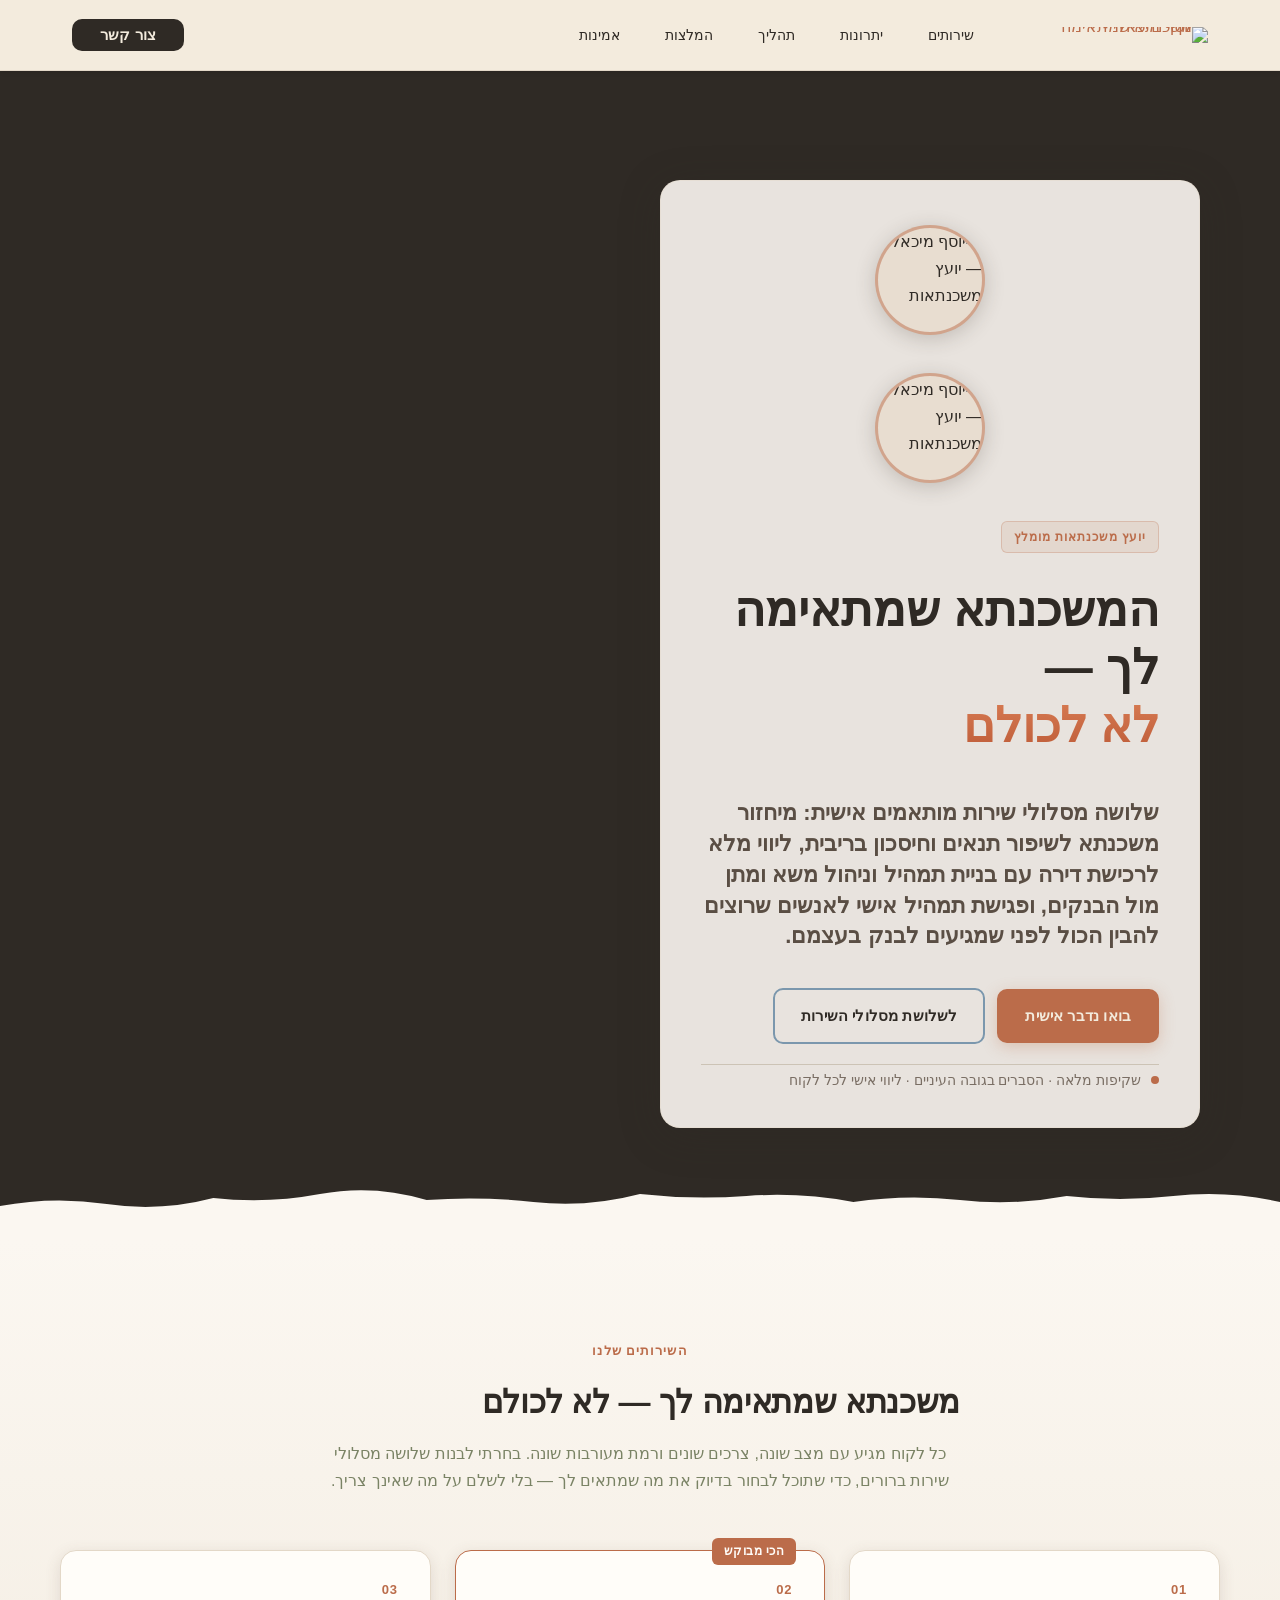
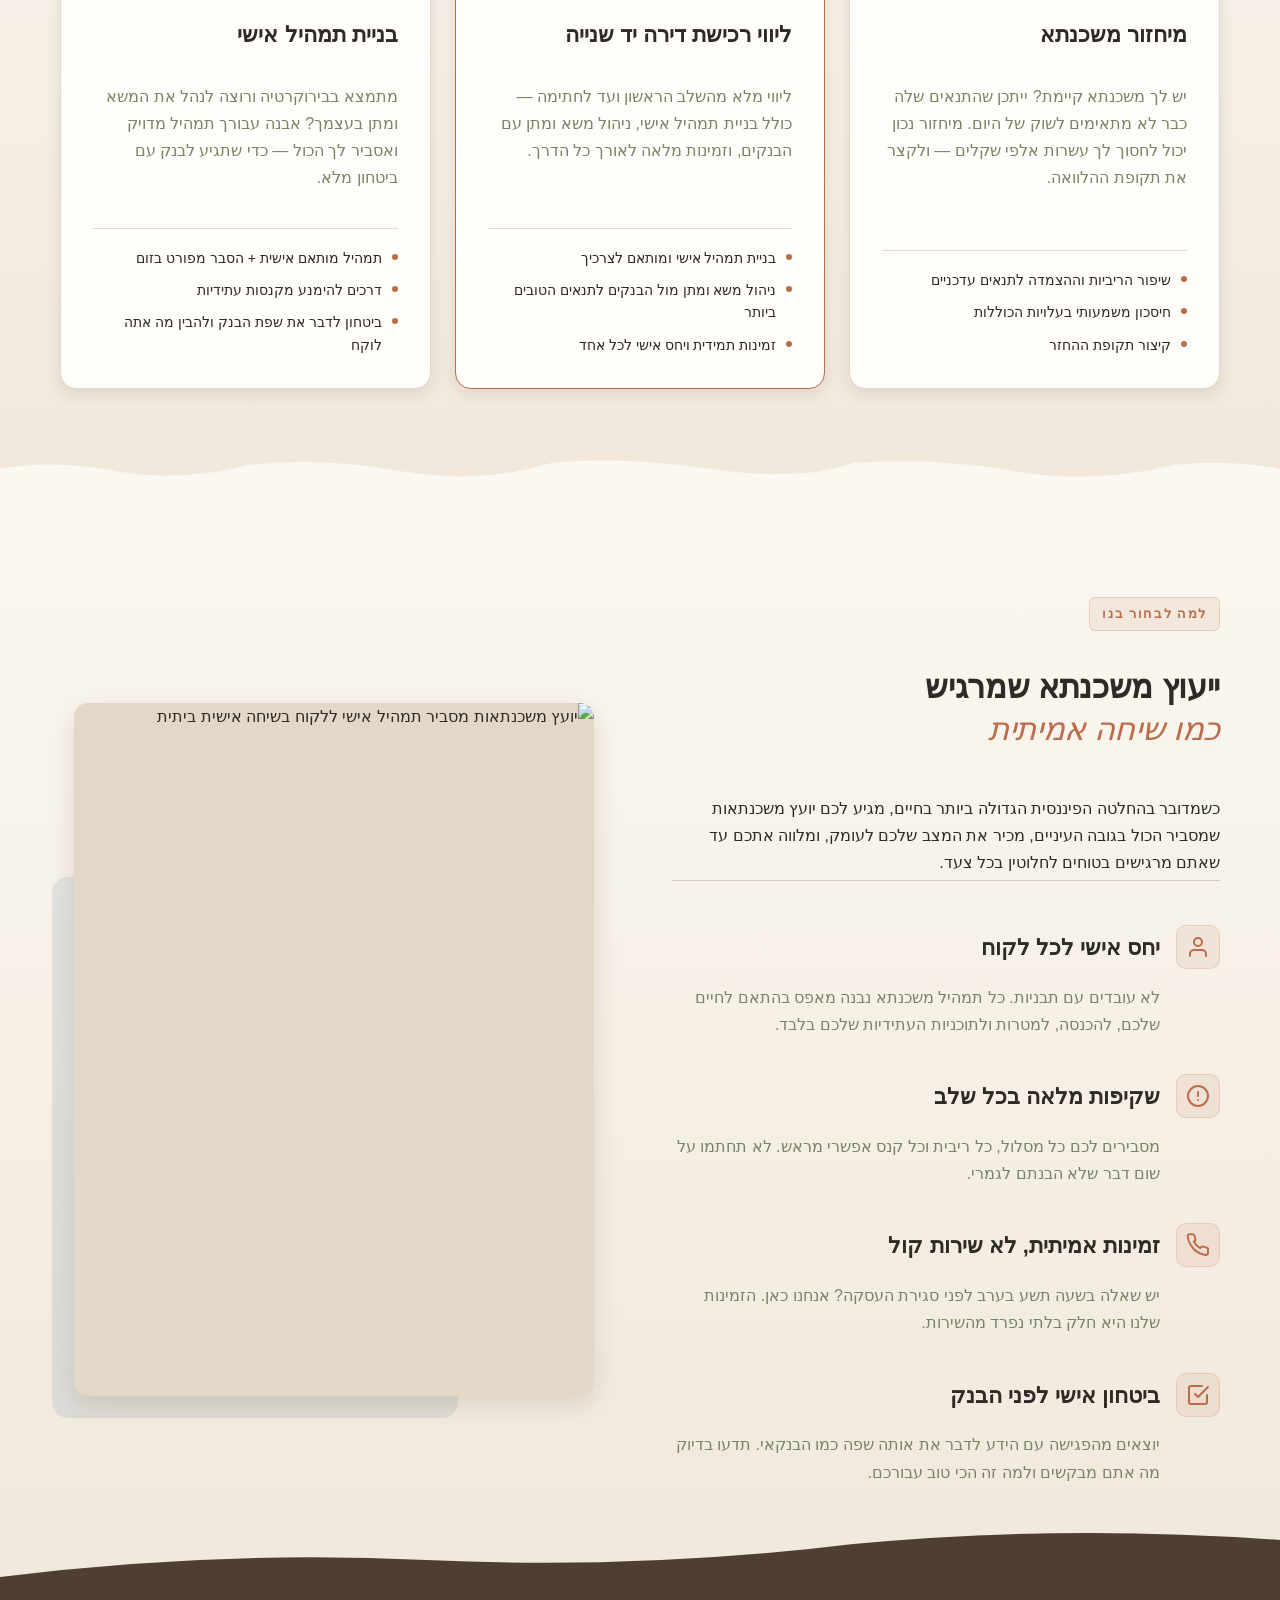
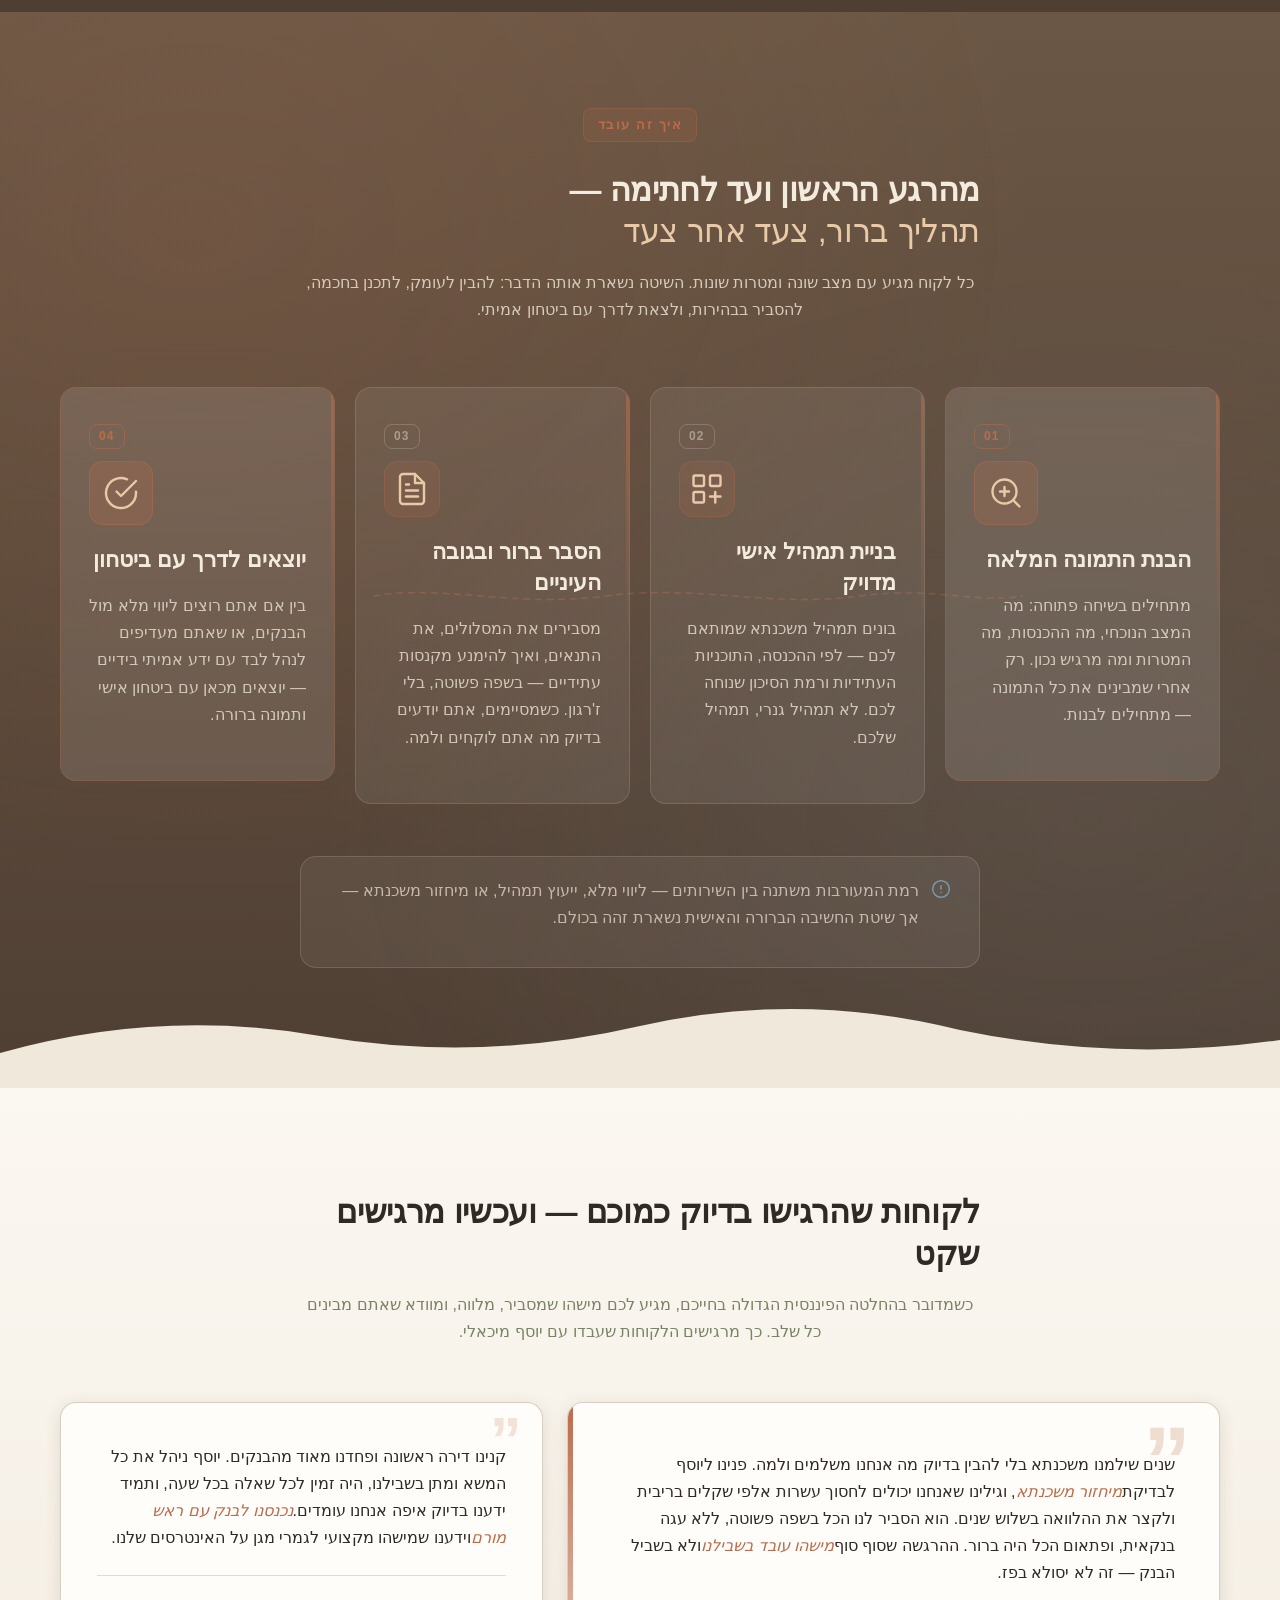
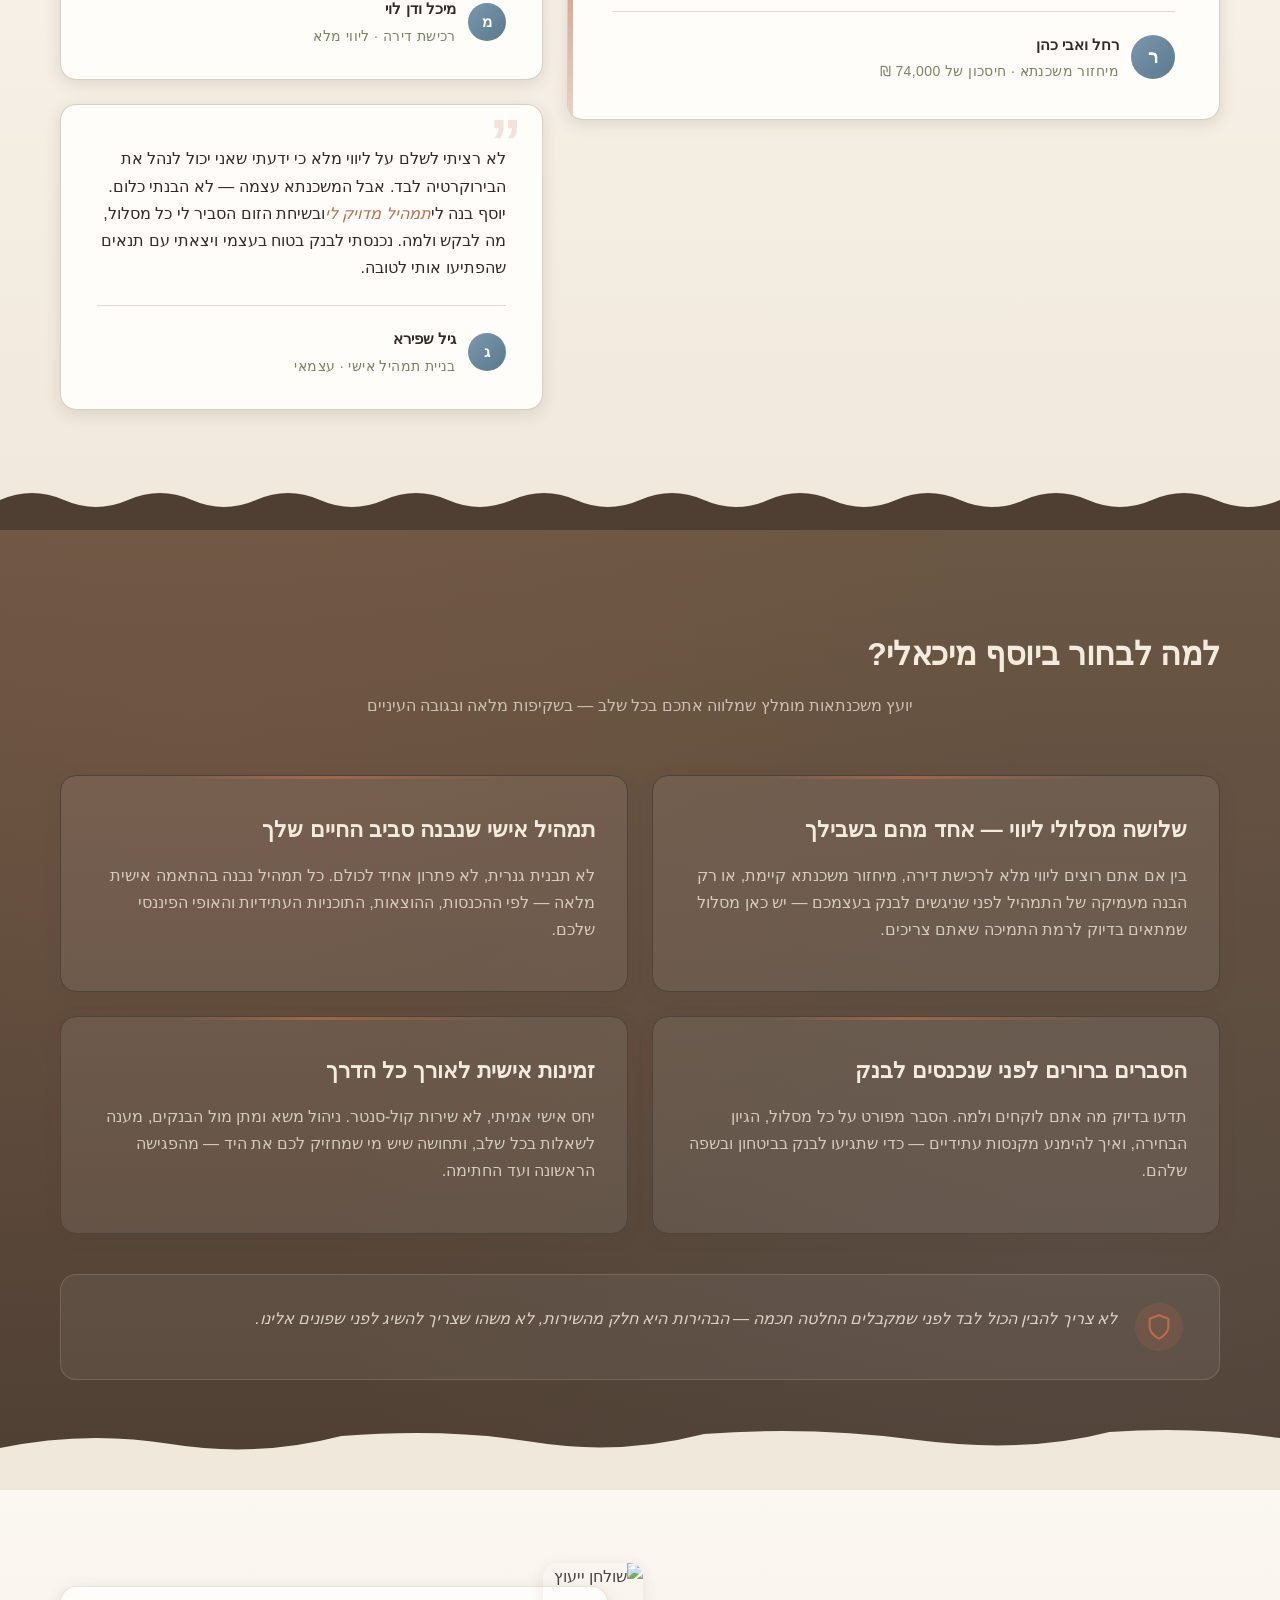
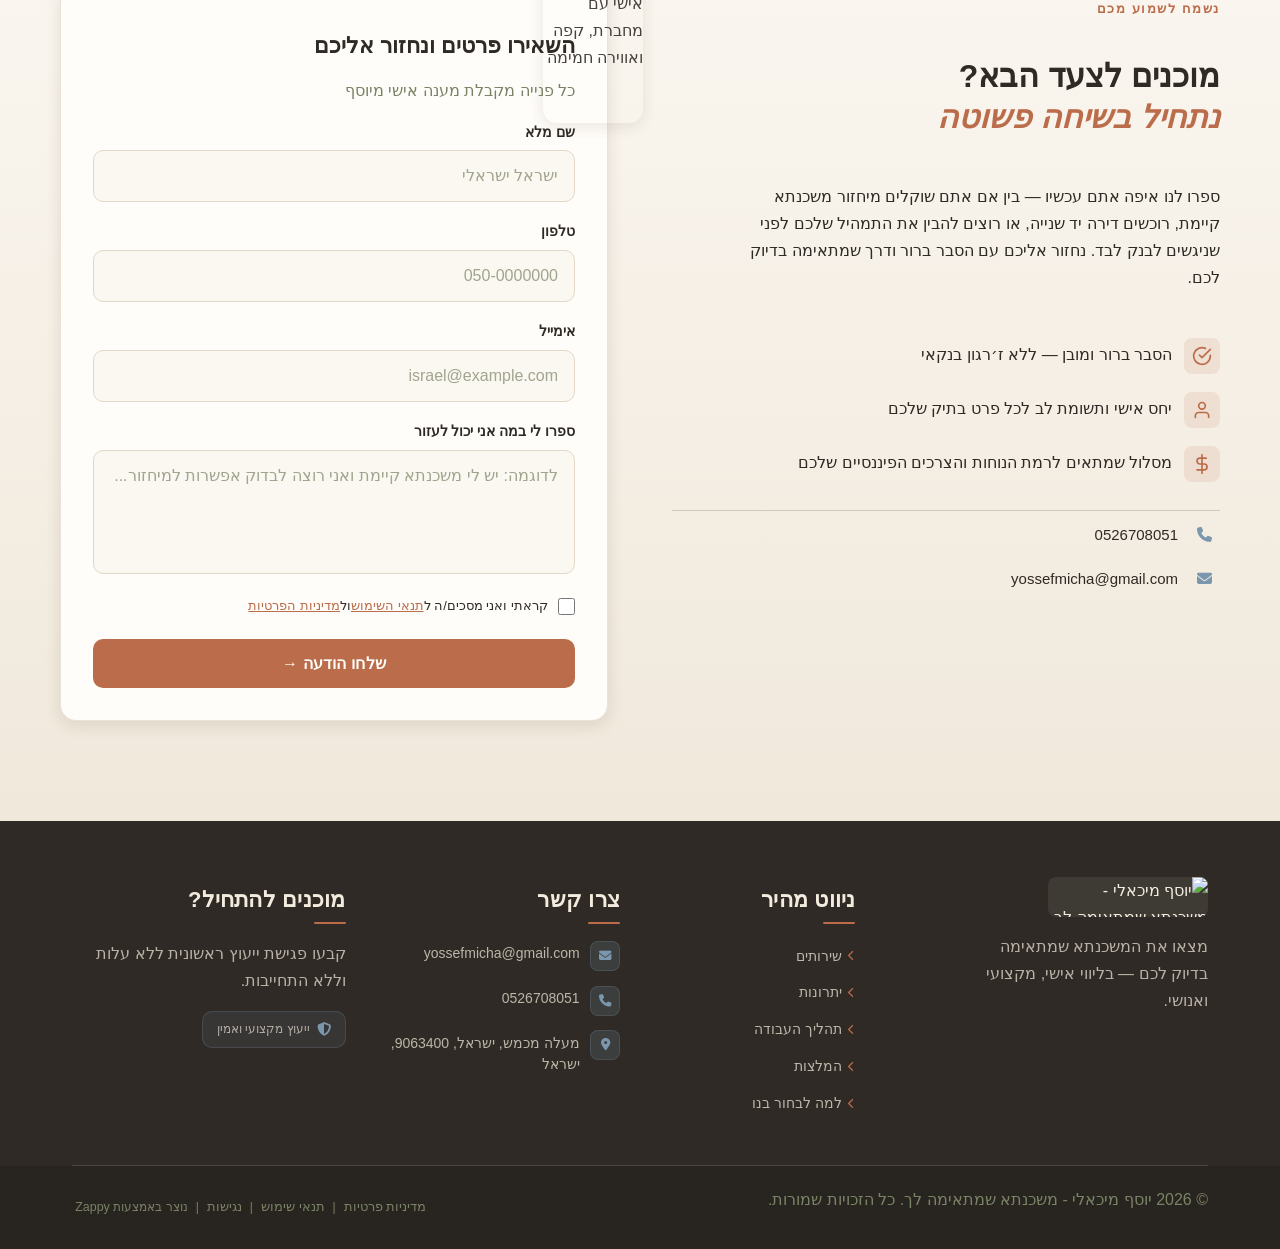
==== commit 8e924c96: "Background sync: Progressive GitHub Sync" ====
--- a/public/index.html
+++ b/public/index.html
@@ -1 +1 @@
-<!doctype html><html dir="rtl" lang="he"><head><meta charset="UTF-8"><meta content="width=device-width,initial-scale=1" name="viewport"><meta content="index, follow" name="robots"><title>יועץ משכנתאות מומלץ שחוסך לך כסף — יוסף מיכאלי - משכנתא שמתאימה לך</title><meta content="רוצה משכנתא שעובדת בשבילך? יוסף מיכאלי מציע ייעוץ אישי, שקוף ומקצועי לרכישת דירה ומיחזור משכנתא. חסוך בריבית ותגיע לבנק בביטחון מלא." name="description"><meta content="יועץ משכנתאות מומלץ, מיחזור משכנתא חיסכון בריבית, ייעוץ משכנתא לרכישת דירה יד שנייה, יועץ משכנתאות, תכנון תמהיל הלוואה" name="keywords"><link href="/assets/favicon.ico" rel="icon" type="image/x-icon"><link href="/assets/favicon-16x16.png" rel="icon" type="image/png" sizes="16x16"><link href="/assets/favicon-32x32.png" rel="icon" type="image/png" sizes="32x32"><link href="/assets/favicon-48x48.png" rel="icon" type="image/png" sizes="48x48"><link href="/assets/favicon-192x192.png" rel="icon" type="image/png" sizes="192x192"><link href="/assets/favicon-512x512.png" rel="icon" type="image/png" sizes="512x512"><link href="/assets/apple-touch-icon.png" rel="apple-touch-icon"><script>!function(){"use strict";var t="65981abc-c65f-439b-b1f8-ade1b8e1bbc7",e="https://api.zappy5.com/api/analytics/track",a=18e5,n=2592e6,o=!0,i=!0,r=!0;var s=function(){var e="zappy_visitor_"+t,a=null;try{if(a=localStorage.getItem(e)){var o=JSON.parse(a),i=Date.now();if(i-o.created<n)return o.lastSeen=i,localStorage.setItem(e,JSON.stringify(o)),o.id}}catch(t){console.warn("Zappy Analytics: LocalStorage not available")}var r="zv_"+Date.now()+"_"+Math.random().toString(36).substr(2,9);try{localStorage.setItem(e,JSON.stringify({id:r,created:Date.now(),lastSeen:Date.now()}))}catch(t){}return r}(),c=function(){var e="zappy_session_"+t,n=null;try{if(n=sessionStorage.getItem(e)){var o=JSON.parse(n),i=Date.now();if(i-o.timestamp<a)return o.timestamp=i,sessionStorage.setItem(e,JSON.stringify(o)),o.id}}catch(t){console.warn("Zappy Analytics: SessionStorage not available")}var r="zs_"+Date.now()+"_"+Math.random().toString(36).substr(2,9);try{sessionStorage.setItem(e,JSON.stringify({id:r,timestamp:Date.now()}))}catch(t){}return r}();function l(a,n){n=n||{};var o={website_id:t,event_type:a,page_path:window.location.pathname,referrer:document.referrer||"direct",visitor_id:s,session_id:c,metadata:n};if(navigator.sendBeacon){var i=new Blob([JSON.stringify(o)],{type:"application/json"});navigator.sendBeacon(e,i)}else fetch(e,{method:"POST",headers:{"Content-Type":"application/json"},body:JSON.stringify(o),keepalive:!0}).catch(function(t){console.warn("Zappy Analytics: Failed to track event",t)})}o&&l("pageview",{title:document.title,url:window.location.href}),i&&document.addEventListener("click",function(t){var e=t.target;if("BUTTON"===e.tagName||e.closest("button")){var a="BUTTON"===e.tagName?e:e.closest("button");l("click",{element:"button",text:a.textContent.trim().substring(0,100),id:a.id||null,class:a.className||null})}else if("A"===e.tagName||e.closest("a")){var n="A"===e.tagName?e:e.closest("a");l("navigation",{element:"link",text:n.textContent.trim().substring(0,100),href:n.href,external:n.hostname!==window.location.hostname})}},!0),r&&document.addEventListener("submit",function(t){var e=t.target;l("form_submit",{form_id:e.id||null,form_name:e.name||null,form_action:e.action||null,form_method:e.method||"GET"})},!0);var d=Date.now();window.addEventListener("beforeunload",function(){l("page_unload",{time_on_page:Math.floor((Date.now()-d)/1e3),page_path:window.location.pathname})}),window.zappyAnalytics={track:l,getVisitorId:function(){return s},getSessionId:function(){return c}}}()</script><meta content="יועץ משכנתאות מומלץ שחוסך לך כסף — יוסף מיכאלי - משכנתא שמתאימה לך" property="og:title"><meta content="רוצה משכנתא שעובדת בשבילך? יוסף מיכאלי מציע ייעוץ אישי, שקוף ומקצועי לרכישת דירה ומיחזור משכנתא. חסוך בריבית ותגיע לבנק בביטחון מלא." property="og:description"><meta content="summary_large_image" name="twitter:card"><meta content="יועץ משכנתאות מומלץ שחוסך לך כסף — יוסף מיכאלי - משכנתא שמתאימה לך" name="twitter:title"><meta content="רוצה משכנתא שעובדת בשבילך? יוסף מיכאלי מציע ייעוץ אישי, שקוף ומקצועי לרכישת דירה ומיחזור משכנתא. חסוך בריבית ותגיע לבנק בביטחון מלא." name="twitter:description"><meta content="website" property="og:type"/><meta content="he_IL" property="og:locale"/><link href="https://cdnjs.cloudflare.com/ajax/libs/font-awesome/6.4.0/css/all.min.css" rel="stylesheet"/><link href="/assets/favicon.ico" rel="icon" type="image/x-icon"/><link href="/assets/favicon-16x16.png" rel="icon" type="image/png" sizes="16x16"/><link href="/assets/favicon-32x32.png" rel="icon" type="image/png" sizes="32x32"/><link href="/assets/favicon-48x48.png" rel="icon" type="image/png" sizes="48x48"/><link href="/assets/favicon-192x192.png" rel="icon" type="image/png" sizes="192x192"/><link href="/assets/favicon-512x512.png" rel="icon" type="image/png" sizes="512x512"/><link href="/assets/apple-touch-icon.png" rel="apple-touch-icon"/><link href="https://cdn.jsdelivr.net/npm/vanilla-cookieconsent@3/dist/cookieconsent.css" rel="stylesheet"/><script src="https://cdn.jsdelivr.net/npm/vanilla-cookieconsent@3/dist/cookieconsent.umd.js"></script><script src="https://cdn.jsdelivr.net/gh/mickidum/acc_toolbar/acctoolbar/acctoolbar.min.js"></script><link href="/styles.css" rel="stylesheet"><style id="zappy-dropdown-submenu-styles">#navMenu li:has(.sub-menu),.nav-menu li:has(.sub-menu),.navbar li:has(.sub-menu),nav li:has(.sub-menu){position:relative}#navMenu .sub-menu,.nav-menu .sub-menu,.navbar .sub-menu,nav .sub-menu{display:block!important;position:absolute!important;top:100%;left:0;min-width:220px;background:#fff;border-radius:8px;box-shadow:0 8px 25px rgba(0,0,0,.15);padding:8px 0;opacity:0;visibility:hidden;transform:translateY(10px);transition:all .3s ease;z-index:1000;list-style:none;pointer-events:none}#navMenu li:hover>.sub-menu,.nav-menu li:hover>.sub-menu,.navbar li:hover>.sub-menu,nav li:hover>.sub-menu{opacity:1!important;visibility:visible!important;transform:translateY(0)!important;pointer-events:auto!important}.sub-menu li{list-style:none;margin:0;padding:0}.sub-menu a{display:block!important;padding:10px 16px!important;color:var(--text-dark,#333)!important;font-weight:500;text-decoration:none;white-space:nowrap;transition:background-color .2s}.sub-menu .zappy-nav-child>a{padding-left:28px!important;font-size:.9em!important;opacity:.85!important}[dir=rtl] .sub-menu .zappy-nav-child>a,html[lang=ar] .sub-menu .zappy-nav-child>a,html[lang=he] .sub-menu .zappy-nav-child>a{padding-left:10px!important;padding-right:28px!important}.sub-menu .zappy-nav-parent>a{font-weight:600!important}.sub-menu a:hover{background-color:#f5f5f5}[dir=rtl] .nav-menu .sub-menu,[dir=rtl] .navbar .sub-menu,[dir=rtl] nav .sub-menu,html[lang=ar] .nav-menu .sub-menu,html[lang=ar] .navbar .sub-menu,html[lang=ar] nav .sub-menu,html[lang=he] .nav-menu .sub-menu,html[lang=he] .navbar .sub-menu,html[lang=he] nav .sub-menu{left:auto!important;right:0!important}.sub-menu:empty,.sub-menu:not(:has(li)):not(:has(> a)),.sub-menu:not(:has(li:not(.zappy-hidden-menu-item))):not(:has(> a)){display:none!important;opacity:0!important;visibility:hidden!important;pointer-events:none!important}li:has(.menu-group-title):hover>.sub-menu{opacity:1!important;visibility:visible!important;transform:translateY(0)!important;pointer-events:auto!important}#navMenu>li>.menu-group-title,.nav-menu>li>.menu-group-title{display:inline-block;padding:.5rem 1rem;cursor:default;user-select:none}@media (max-width:768px){#navMenu .sub-menu,.nav-menu .sub-menu,.navbar .sub-menu,nav .sub-menu{position:static!important;transform:none!important;box-shadow:none!important;background:0 0!important;max-height:0;overflow:hidden;opacity:0;visibility:hidden;transition:max-height .3s ease,opacity .3s ease;padding:0!important;border-radius:0!important}#navMenu .sub-menu.mobile-expanded,.nav-menu .sub-menu.mobile-expanded,.navbar .sub-menu.mobile-expanded{max-height:none!important;overflow-y:visible!important;opacity:1!important;visibility:visible!important;padding:8px 0 8px 16px!important}[dir=rtl] .sub-menu.mobile-expanded,html[lang=he] .sub-menu.mobile-expanded{padding:8px 16px 8px 0!important}#navMenu li:hover>.sub-menu,.nav-menu li:hover>.sub-menu,.navbar li:hover>.sub-menu,nav li:hover>.sub-menu{opacity:0;visibility:hidden;pointer-events:none}#navMenu li>.sub-menu.mobile-expanded,.nav-menu li>.sub-menu.mobile-expanded,.navbar li>.sub-menu.mobile-expanded,nav li>.sub-menu.mobile-expanded{opacity:1!important;visibility:visible!important;pointer-events:auto!important}#navMenu li:has(.sub-menu),.nav-menu li:has(.sub-menu),.navbar li:has(.sub-menu),nav li:has(.sub-menu){display:flex!important;flex-wrap:wrap!important;align-items:center!important;position:relative!important;min-height:44px!important}#navMenu li:has(.sub-menu)>a,.nav-menu li:has(.sub-menu)>a,.navbar li:has(.sub-menu)>a,nav li:has(.sub-menu)>a{flex:1!important;min-width:0!important}#navMenu li:has(.sub-menu)>.menu-group-title,.nav-menu li:has(.sub-menu)>.menu-group-title,.navbar li:has(.sub-menu)>.menu-group-title,nav li:has(.sub-menu)>.menu-group-title{flex:1!important;min-width:0!important;padding:0!important;line-height:inherit!important}#navMenu li:has(.sub-menu)>.sub-menu,.nav-menu li:has(.sub-menu)>.sub-menu,.navbar li:has(.sub-menu)>.sub-menu,nav li:has(.sub-menu)>.sub-menu{flex-basis:100%!important;width:100%!important}#navMenu li:has(.sub-menu)>a [class*=arrow],#navMenu li:has(.sub-menu)>a [class*=chevron],.nav-menu li:has(.sub-menu)>a .fa-angle-down,.nav-menu li:has(.sub-menu)>a .fa-chevron-down,.nav-menu li:has(.sub-menu)>a [class*=arrow],.nav-menu li:has(.sub-menu)>a [class*=chevron],nav li:has(.sub-menu)>a [class*=arrow],nav li:has(.sub-menu)>a [class*=chevron]{display:none!important;visibility:hidden!important}.mobile-submenu-toggle{display:flex!important;align-items:center!important;justify-content:center!important;width:44px!important;height:auto!important;background:0 0!important;border:none!important;cursor:pointer!important;color:var(--text-dark)!important;position:static!important;flex-shrink:0!important;align-self:stretch!important;z-index:2!important;padding:0!important;margin:0!important}.mobile-submenu-toggle::after{content:''!important;width:0!important;height:0!important;border-left:6px solid transparent!important;border-right:6px solid transparent!important;border-top:7px solid currentColor!important;transition:transform .3s ease!important}.mobile-submenu-toggle.expanded::after{transform:rotate(180deg)!important}.sub-menu a{padding:10px 0!important;display:block!important;color:var(--text-dark)!important;white-space:normal!important}.sub-menu .zappy-nav-child>a{padding-left:28px!important;font-size:.9em!important;opacity:.85!important}[dir=rtl] .sub-menu .zappy-nav-child>a,html[lang=ar] .sub-menu .zappy-nav-child>a,html[lang=he] .sub-menu .zappy-nav-child>a{padding-left:0!important;padding-right:28px!important}.sub-menu .zappy-nav-parent>a{font-weight:600!important}#navMenu.active,.nav-menu.active{max-width:100vw!important;overflow-x:hidden!important;box-sizing:border-box!important}.navbar .sub-menu li a,.zappy-products-dropdown .sub-menu a,nav.navbar .sub-menu li a{color:var(--text-dark)!important}}@media (min-width:769px){.mobile-submenu-toggle{display:none!important}}</style><style id="mobile-lang-menu-deployed-css">@media (max-width:768px){.lang-switcher,.nav-container .lang-switcher,.nav-cta-container .lang-switcher,.nav-ecommerce-icons .lang-switcher,.nav-icons-left .lang-switcher,.navbar .lang-switcher,.navbar .nav-cta-container .lang-switcher{display:none!important}.mobile-lang-menu{width:100%;border-top:1px solid rgba(128,128,128,.2);padding:8px 0 0 0;margin-top:8px}.mobile-lang-toggle{display:flex!important;align-items:center;justify-content:space-between;width:100%;padding:12px 16px;background:0 0;border:none;cursor:pointer;font-size:15px;color:inherit;font-family:inherit}.mobile-lang-toggle::after{content:'';display:inline-block;width:8px;height:8px;border-right:2px solid currentColor;border-bottom:2px solid currentColor;transform:rotate(45deg);transition:transform .3s ease;margin-left:8px}.mobile-lang-toggle.expanded::after{transform:rotate(-135deg)}.mobile-lang-options{max-height:0;overflow:hidden;transition:max-height .3s ease}.mobile-lang-options.expanded{max-height:300px}.mobile-lang-option{display:flex!important;align-items:center;gap:10px;padding:10px 24px;text-decoration:none;color:inherit;font-size:14px;font-family:inherit}.mobile-lang-option:hover{background:rgba(128,128,128,.1)}.mobile-lang-option.active{font-weight:600;opacity:.7;pointer-events:none}.mobile-lang-option img{width:20px;height:20px;border-radius:50%}}@media (min-width:769px){.mobile-lang-menu{display:none!important}}</style><style id="zappy-widget-visibility">#mic-access-tool-box,#mic-access-tool-general-button,#mic-init-access-tool #mic-access-tool-box,#mic-init-access-tool #mic-access-tool-general-button,#mic-init-access-tool .mic-access-tool-general-button,._access-icon,._access-menu,.mic-access-tool-box,.mic-access-tool-general-button,div[id*=mic-access-tool-box]{display:none!important;visibility:hidden!important;opacity:0!important;pointer-events:none!important}</style></head><body><nav class="navbar" dir="rtl"><button class="mobile-toggle" aria-label="Menu" id="mobileToggle"><svg viewBox="0 0 24 24" fill="none" height="24" width="24" class="hamburger-icon"><path d="M3 12h18M3 6h18M3 18h18" stroke="currentColor" stroke-width="2" stroke-linecap="round"/></svg><svg viewBox="0 0 24 24" fill="none" height="24" width="24" class="close-icon" style="display:none"><path d="M18 6L6 18M6 6l12 12" stroke="currentColor" stroke-width="2" stroke-linecap="round"/></svg></button><button class="phone-header-btn" aria-label="Call" data-phone="0526708051"><svg viewBox="0 0 24 24" fill="currentColor" height="20" width="20"><path d="M22 16.92v3a2 2 0 0 1-2.18 2 19.79 19.79 0 0 1-8.63-3.07 19.5 19.5 0 0 1-6-6 19.79 19.79 0 0 1-3.07-8.67A2 2 0 0 1 4.11 2h3a2 2 0 0 1 2 1.72 12.84 12.84 0 0 0 .7 2.81 2 2 0 0 1-.45 2.11L8.09 9.91a16 16 0 0 0 6 6l1.27-1.27a2 2 0 0 1 2.11-.45 12.84 12.84 0 0 0 2.81.7A2 2 0 0 1 22 16.92z"/></svg></button><div class="nav-container"><div class="nav-right-group"><div class="nav-brand"><a href="/" class="logo-link"><img alt="יוסף מיכאלי - משכנתא שמתאימה לך" src="/assets/logo.webp" class="logo"/></a></div><ul class="nav-menu" id="navMenu"><li><a href="#services">שירותים</a></li><li><a href="#benefits">יתרונות</a></li><li><a href="#process">תהליך</a></li><li><a href="#testimonials">המלצות</a></li><li><a href="#trust-signals">אמינות</a></li></ul></div><div class="nav-cta-container"><a href="#contact" class="nav-cta-btn">צור קשר</a></div></div></nav><script>window.addEventListener("load",function(){const e=document.querySelector(".navbar, nav, header");if(!e)return void console.log("[Navbar] Navbar element not found");let t=document.getElementById("mobileToggle")||document.querySelector(".mobile-toggle")||document.querySelector(".hamburger")||document.querySelector(".hamburger-menu")||document.querySelector(".menu-toggle")||document.querySelector(".burger-menu")||document.querySelector('[aria-label="Menu"]')||document.querySelector('[aria-label="תפריט"]');const o=document.querySelector(".phone-header-btn"),n=window.getComputedStyle(e);let r=n.backgroundColor;if(console.log("[Navbar] Initial navbar background:",r),"transparent"===r||"rgba(0, 0, 0, 0)"===r||r.startsWith("rgba")&&r.includes(", 0)")){const e=n.backgroundImage;if(e&&"none"!==e)console.log("[Navbar] Navbar has background image/gradient, using dark text"),r="rgb(240, 240, 240)";else{const e=window.getComputedStyle(document.body).backgroundColor;console.log("[Navbar] Navbar transparent, using body background:",e),r=e}}const i=r.match(/\d+/g);if(i&&i.length>=3){const e=(.299*parseInt(i[0])+.587*parseInt(i[1])+.114*parseInt(i[2]))/255;console.log("[Navbar] Mobile button colors preserved from Claude CSS (luminance:",e.toFixed(2)+")");const n=document.createElement("style");n.id="zappy-mobile-nav-fix";document.documentElement.lang;document.documentElement.dir,n.textContent='\n        /* Hide mobile buttons on desktop, show only on mobile */\n        @media (min-width: 769px) {\n          .mobile-toggle,\n          .phone-header-btn {\n            display: none !important;\n          }\n        }\n        \n        /* Show and position mobile buttons correctly on mobile */\n        @media (max-width: 768px) {\n          .mobile-toggle,\n          .phone-header-btn {\n            position: absolute !important;\n            top: 50% !important;\n            transform: translateY(-50%) !important;\n            z-index: 1001 !important;\n            display: flex !important;\n            align-items: center !important;\n            justify-content: center !important;\n            width: 36px !important;\n            height: 36px !important;\n            border-radius: 50% !important;\n            border: none !important;\n            cursor: pointer !important;\n            padding: 6px !important;\n            background: none !important;\n            color: var(--nav-text, var(--text-dark)) !important;\n          }\n          \n          /* LTR positioning (default): hamburger LEFT, phone RIGHT */\n          html:not([dir="rtl"]):not([lang="he"]):not([lang="ar"]) .mobile-toggle,\n          html[dir="ltr"] .mobile-toggle {\n            left: 12px !important;\n            right: auto !important;\n          }\n          html:not([dir="rtl"]):not([lang="he"]):not([lang="ar"]) .phone-header-btn,\n          html[dir="ltr"] .phone-header-btn {\n            right: 12px !important;\n            left: auto !important;\n          }\n          \n          /* RTL positioning: hamburger RIGHT, phone LEFT */\n          html[dir="rtl"] .mobile-toggle,\n          html[lang="he"] .mobile-toggle,\n          html[lang="ar"] .mobile-toggle {\n            right: 12px !important;\n            left: auto !important;\n          }\n          html[dir="rtl"] .phone-header-btn,\n          html[lang="he"] .phone-header-btn,\n          html[lang="ar"] .phone-header-btn {\n            left: 12px !important;\n            right: auto !important;\n          }\n          \n          /* CRITICAL: Ensure nav-container has min-height on mobile */\n          /* All children are positioned absolutely/fixed on mobile, so height:auto collapses to 0 */\n          .nav-container {\n            min-height: 70px !important;\n            position: relative !important;\n          }\n          \n          /* Ensure SVG icons are properly sized and inherit color */\n          .mobile-toggle svg,\n          .phone-header-btn svg {\n            width: 24px !important;\n            height: 24px !important;\n            /* Don\'t force display - let JavaScript control hamburger/close toggle */\n          }\n          \n          /* Reset nav-cta-container on mobile - remove desktop box-shadow/padding */\n          /* that creates a visible ghost box when CTA button is hidden */\n          .nav-cta-container {\n            box-shadow: none !important;\n            padding: 0 !important;\n          }\n          \n          /* Hide nav-cta-container entirely on mobile when there\'s no lang-switcher */\n          /* (only the CTA button is inside, and it\'s hidden on mobile) */\n          .nav-cta-container:not(:has(.lang-switcher)) {\n            display: none !important;\n          }\n          \n          /* CRITICAL: Prevent hero image fade gradient from bleeding over headline text */\n          /* The .image-fade-gradient has bottom: -30px (extends below parent) */\n          /* On mobile stacked layout, this overlaps the h1 text below the image */\n          .hero-image-column {\n            overflow: hidden !important;\n          }\n          .image-fade-gradient {\n            bottom: 0 !important;\n          }\n          \n          /* Hide desktop language switcher on mobile - hamburger menu handles it */\n          /* High specificity to override stored CSS */\n          .lang-switcher,\n          .nav-cta-container .lang-switcher,\n          .nav-container .lang-switcher,\n          .navbar .lang-switcher,\n          .navbar .nav-cta-container .lang-switcher {\n            display: none !important;\n          }\n        }\n      ';const r=document.getElementById("zappy-mobile-nav-fix");r&&r.remove(),document.head.appendChild(n),console.log("[Navbar] Critical CSS injected for mobile nav positioning");const l=window.innerWidth<=768;if(t){const e=t.querySelector(".hamburger-icon"),o=t.querySelector(".close-icon");e&&(e.style.setProperty("width","24px","important"),e.style.setProperty("height","24px","important"),e.style.setProperty("display","block","important")),o&&(o.style.setProperty("width","24px","important"),o.style.setProperty("height","24px","important"),o.style.setProperty("display","none","important")),l?(t.style.setProperty("position","absolute","important"),t.style.setProperty("top","50%","important"),t.style.setProperty("transform","translateY(-50%)","important"),t.style.setProperty("z-index","1001","important"),t.style.removeProperty("left"),t.style.removeProperty("right"),console.log("[Navbar] Mobile toggle positioning applied (mobile viewport)")):(t.style.removeProperty("position"),t.style.removeProperty("top"),t.style.removeProperty("transform"),t.style.removeProperty("z-index"),t.style.removeProperty("left"),t.style.removeProperty("right"),console.log("[Navbar] Desktop viewport - cleared mobile toggle inline positioning"))}if(o){const e=o.querySelector("svg");e&&(e.style.width="24px",e.style.height="24px",e.setAttribute("width","24"),e.setAttribute("height","24")),l?(o.style.setProperty("position","absolute","important"),o.style.setProperty("top","50%","important"),o.style.setProperty("transform","translateY(-50%)","important"),o.style.setProperty("z-index","1001","important"),o.style.removeProperty("left"),o.style.removeProperty("right"),console.log("[Navbar] Phone button positioning applied (mobile viewport)")):(o.style.removeProperty("position"),o.style.removeProperty("top"),o.style.removeProperty("transform"),o.style.removeProperty("z-index"),o.style.removeProperty("left"),o.style.removeProperty("right"),console.log("[Navbar] Desktop viewport - cleared phone button inline positioning"))}}else console.log("[Navbar] Could not parse background color:",r);t=document.getElementById("mobileToggle")||document.querySelector(".mobile-toggle")||document.querySelector(".hamburger")||document.querySelector(".hamburger-menu")||document.querySelector(".menu-toggle")||document.querySelector(".burger-menu")||document.querySelector('[aria-label="Menu"]')||document.querySelector('[aria-label="תפריט"]');const l=document.getElementById("navMenu")||document.querySelector(".nav-menu")||document.querySelector(".nav-links")||document.querySelector("nav ul:not(.submenu)");if(!t||!l)return void console.log("[Navbar] Mobile toggle or menu not found:",{toggle:!!t,menu:!!l});l.id||(l.id="navMenu"),console.log("[Navbar] Initializing mobile menu...");const a=t.cloneNode(!0);t.parentNode.replaceChild(a,t),a.addEventListener("click",function(e){e.preventDefault(),e.stopPropagation();const t=this.querySelector(".hamburger-icon"),o=this.querySelector(".close-icon");l.classList.contains("active")?(l.classList.remove("active"),t&&t.style.setProperty("display","block","important"),o&&o.style.setProperty("display","none","important"),document.body.style.overflow="",console.log("[Navbar] Menu closed")):(l.classList.add("active"),t&&t.style.setProperty("display","none","important"),o&&o.style.setProperty("display","block","important"),document.body.style.overflow="hidden",console.log("[Navbar] Menu opened"))}),l.querySelectorAll("a").forEach(function(e){e.addEventListener("click",function(){if("#"===this.getAttribute("href"))return;const e=a.querySelector(".hamburger-icon"),t=a.querySelector(".close-icon");l.classList.remove("active"),e&&e.style.setProperty("display","block","important"),t&&t.style.setProperty("display","none","important"),document.body.style.overflow="",console.log("[Navbar] Menu closed (link clicked)")})});var s=l.querySelectorAll(".dropdown-toggle");s.forEach(function(e){e.addEventListener("click",function(e){e.preventDefault(),e.stopPropagation();var t=this.closest(".nav-dropdown");t&&(t.parentNode.querySelectorAll(".nav-dropdown.open").forEach(function(e){e!==t&&e.classList.remove("open")}),t.classList.toggle("open"),console.log("[Navbar] Dropdown toggled:",t.classList.contains("open")?"open":"closed"))})}),document.addEventListener("click",function(e){e.target.closest(".nav-dropdown")||document.querySelectorAll(".nav-dropdown.open").forEach(function(e){e.classList.remove("open")})}),console.log("[Navbar] Dropdown handlers initialized for "+s.length+" dropdowns"),o&&o.addEventListener("click",function(){const e=document.querySelectorAll('a[href^="tel:"]'),t=e.length>0?e[0].getAttribute("href").replace("tel:",""):"0526708051";window.location.href="tel:"+t,console.log("[Navbar] Phone button clicked")}),console.log("[Navbar] Mobile menu initialized successfully");const p=function(){const e=document.querySelector(".whatsapp-float");e&&(window.innerWidth>=769?(e.style.setProperty("display","none","important"),e.style.setProperty("visibility","hidden","important"),e.style.setProperty("opacity","0","important"),e.style.setProperty("pointer-events","none","important"),console.log("[WhatsApp] Button hidden on desktop")):(e.style.removeProperty("display"),e.style.removeProperty("visibility"),e.style.removeProperty("opacity"),e.style.removeProperty("pointer-events"),console.log("[WhatsApp] Button visible on mobile")))};let c;p(),window.addEventListener("resize",function(){clearTimeout(c),c=setTimeout(p,100)})})</script><main><section class="index-hero-section" data-layout-spec="בית-hero" dir="rtl" id="hero" data-hero-type="fullscreen-scrim"><div class="index-hero-bg"><img alt="יועץ משכנתאות מקצועי בפגישה אישית עם לקוחות בבית" src="/assets/site-index-hero-image-1.webp" data-context="Warm daylight home consultation scene: a friendly Israeli mortgage advisor sitting across a dining table from a couple, notebook pages and printed mortgage documents spread on the table, a steaming coffee cup nearby, natural sunlight streaming through a window, relaxed and trusting body language, warm home interior with wooden furniture, soft cream and terracotta tones, photorealistic, wide angle, horizontal format, no text overlays" data-placeholder="index-hero-image-1" height="900" width="1440" data-hero-bg="true"/></div><div class="index-hero-scrim" aria-hidden="true"></div><div class="index-hero-container"><div class="index-hero-card"><span class="index-hero-label">יועץ משכנתאות מומלץ</span><h1 class="index-hero-h1">המשכנתא שמתאימה לך —<br/><em>לא לכולם</em></h1><h3 class="index-hero-subtitle">שלושה מסלולי שירות מותאמים אישית: מיחזור משכנתא לשיפור תנאים וחיסכון בריבית, ליווי מלא לרכישת דירה עם בניית תמהיל וניהול משא ומתן מול הבנקים, ופגישת תמהיל אישי לאנשים שרוצים להבין הכול לפני שמגיעים לבנק בעצמם.</h3><div class="index-hero-ctas"><a href="#contact" class="index-hero-btn-primary">בואו נדבר אישית</a><a href="#services" class="index-hero-btn-secondary">לשלושת מסלולי השירות</a></div><div class="index-hero-trust"><span class="index-hero-trust-dot" aria-hidden="true"></span><small>שקיפות מלאה · הסברים בגובה העיניים · ליווי אישי לכל לקוח</small></div></div></div><div class="index-hero-divider-wrapper"><svg viewBox="0 0 1440 72" xmlns="http://www.w3.org/2000/svg" aria-hidden="true" data-no-icon-edit="true" preserveAspectRatio="none"><path d="M0,72 L0,38 Q60,28 120,36 T240,30 Q300,36 360,26 T480,32 Q540,28 600,34 T720,26 Q780,32 840,28 T960,34 Q1020,26 1080,32 T1200,28 Q1260,34 1320,28 T1440,34 L1440,72 Z" fill="#FBF7F1"/></svg></div></section><section class="index-services-section" data-layout-spec="בית-services" dir="rtl" id="services"><div class="index-services-container"><div class="index-services-intro"><span class="index-services-eyebrow">השירותים שלנו</span><h2 class="index-services-title">משכנתא שמתאימה לך — לא לכולם</h2><p class="index-services-subtitle">כל לקוח מגיע עם מצב שונה, צרכים שונים ורמת מעורבות שונה. בחרתי לבנות שלושה מסלולי שירות ברורים, כדי שתוכל לבחור בדיוק את מה שמתאים לך — בלי לשלם על מה שאינך צריך.</p></div><div class="index-services-grid"><article class="index-services-card"><div class="index-services-card-number">01</div><h3 class="index-services-card-title">מיחזור משכנתא</h3><p class="index-services-card-desc">יש לך משכנתא קיימת? ייתכן שהתנאים שלה כבר לא מתאימים לשוק של היום. מיחזור נכון יכול לחסוך לך עשרות אלפי שקלים — ולקצר את תקופת ההלוואה.</p><ul class="index-services-bullets"><li>שיפור הריביות וההצמדה לתנאים עדכניים</li><li>חיסכון משמעותי בעלויות הכוללות</li><li>קיצור תקופת ההחזר</li></ul></article><article class="index-services-card index-services-card--featured"><div class="index-services-card-number">02</div><h3 class="index-services-card-title">ליווי רכישת דירה יד שנייה</h3><p class="index-services-card-desc">ליווי מלא מהשלב הראשון ועד לחתימה — כולל בניית תמהיל אישי, ניהול משא ומתן עם הבנקים, וזמינות מלאה לאורך כל הדרך.</p><ul class="index-services-bullets"><li>בניית תמהיל אישי ומותאם לצרכיך</li><li>ניהול משא ומתן מול הבנקים לתנאים הטובים ביותר</li><li>זמינות תמידית ויחס אישי לכל אחד</li></ul></article><article class="index-services-card"><div class="index-services-card-number">03</div><h3 class="index-services-card-title">בניית תמהיל אישי</h3><p class="index-services-card-desc">מתמצא בבירוקרטיה ורוצה לנהל את המשא ומתן בעצמך? אבנה עבורך תמהיל מדויק ואסביר לך הכול — כדי שתגיע לבנק עם ביטחון מלא.</p><ul class="index-services-bullets"><li>תמהיל מותאם אישית + הסבר מפורט בזום</li><li>דרכים להימנע מקנסות עתידיות</li><li>ביטחון לדבר את שפת הבנק ולהבין מה אתה לוקח</li></ul></article></div></div><div class="index-services-divider-wrapper"><svg viewBox="0 0 1440 80" xmlns="http://www.w3.org/2000/svg" aria-hidden="true" data-no-icon-edit="true" preserveAspectRatio="none"><path d="M0,80 L0,48 Q60,38 130,50 T280,44 Q360,36 450,50 T620,42 Q700,35 800,48 T960,42 Q1050,36 1140,50 T1320,44 Q1380,38 1440,48 L1440,80 Z" fill="#FBF7F1"/></svg></div></section><section class="index-benefits-section" data-layout-spec="בית-benefits" dir="rtl" id="benefits"><div class="index-benefits-container"><div class="index-benefits-grid"><div class="index-benefits-content"><span class="index-benefits-eyebrow">למה לבחור בנו</span><h2 class="index-benefits-heading">ייעוץ משכנתא שמרגיש<br/><em>כמו שיחה אמיתית</em></h2><p class="index-benefits-intro">כשמדובר בהחלטה הפיננסית הגדולה ביותר בחיים, מגיע לכם יועץ משכנתאות שמסביר הכול בגובה העיניים, מכיר את המצב שלכם לעומק, ומלווה אתכם עד שאתם מרגישים בטוחים לחלוטין בכל צעד.</p><ul class="index-benefits-list"><li class="index-benefits-item"><div class="index-benefits-icon-wrap"><svg viewBox="0 0 24 24" xmlns="http://www.w3.org/2000/svg" data-element-type="icon" data-icon-type="svg" fill="none" height="24" stroke="currentColor" stroke-linecap="round" stroke-linejoin="round" stroke-width="2" width="24" aria-hidden="true"><path d="M20 21v-2a4 4 0 0 0-4-4H8a4 4 0 0 0-4 4v2"/><circle cx="12" cy="7" r="4"/></svg></div><div class="index-benefits-item-content"><h3 class="index-benefits-item-title">יחס אישי לכל לקוח</h3><p class="index-benefits-item-text">לא עובדים עם תבניות. כל תמהיל משכנתא נבנה מאפס בהתאם לחיים שלכם, להכנסה, למטרות ולתוכניות העתידיות שלכם בלבד.</p></div></li><li class="index-benefits-item"><div class="index-benefits-icon-wrap"><svg viewBox="0 0 24 24" xmlns="http://www.w3.org/2000/svg" data-element-type="icon" data-icon-type="svg" fill="none" height="24" stroke="currentColor" stroke-linecap="round" stroke-linejoin="round" stroke-width="2" width="24" aria-hidden="true"><circle cx="12" cy="12" r="10"/><line x1="12" x2="12" y1="8" y2="12"/><line x1="12" x2="12.01" y1="16" y2="16"/></svg></div><div class="index-benefits-item-content"><h3 class="index-benefits-item-title">שקיפות מלאה בכל שלב</h3><p class="index-benefits-item-text">מסבירים לכם כל מסלול, כל ריבית וכל קנס אפשרי מראש. לא תחתמו על שום דבר שלא הבנתם לגמרי.</p></div></li><li class="index-benefits-item"><div class="index-benefits-icon-wrap"><svg viewBox="0 0 24 24" xmlns="http://www.w3.org/2000/svg" data-element-type="icon" data-icon-type="svg" fill="none" height="24" stroke="currentColor" stroke-linecap="round" stroke-linejoin="round" stroke-width="2" width="24" aria-hidden="true"><path d="M22 16.92v3a2 2 0 0 1-2.18 2 19.79 19.79 0 0 1-8.63-3.07A19.5 19.5 0 0 1 4.69 12 19.79 19.79 0 0 1 1.61 3.41 2 2 0 0 1 3.6 1.22h3a2 2 0 0 1 2 1.72c.127.96.361 1.903.7 2.81a2 2 0 0 1-.45 2.11L7.91 8.82a16 16 0 0 0 6.29 6.29l.98-.98a2 2 0 0 1 2.11-.45c.907.339 1.85.573 2.81.7A2 2 0 0 1 22 16.92z"/></svg></div><div class="index-benefits-item-content"><h3 class="index-benefits-item-title">זמינות אמיתית, לא שירות קול</h3><p class="index-benefits-item-text">יש שאלה בשעה תשע בערב לפני סגירת העסקה? אנחנו כאן. הזמינות שלנו היא חלק בלתי נפרד מהשירות.</p></div></li><li class="index-benefits-item"><div class="index-benefits-icon-wrap"><svg viewBox="0 0 24 24" xmlns="http://www.w3.org/2000/svg" data-element-type="icon" data-icon-type="svg" fill="none" height="24" stroke="currentColor" stroke-linecap="round" stroke-linejoin="round" stroke-width="2" width="24" aria-hidden="true"><polyline points="9 11 12 14 22 4"/><path d="M21 12v7a2 2 0 0 1-2 2H5a2 2 0 0 1-2-2V5a2 2 0 0 1 2-2h11"/></svg></div><div class="index-benefits-item-content"><h3 class="index-benefits-item-title">ביטחון אישי לפני הבנק</h3><p class="index-benefits-item-text">יוצאים מהפגישה עם הידע לדבר את אותה שפה כמו הבנקאי. תדעו בדיוק מה אתם מבקשים ולמה זה הכי טוב עבורכם.</p></div></li></ul></div><div class="index-benefits-image-col"><div class="index-benefits-image-wrapper"><div class="index-benefits-backplate" aria-hidden="true"></div><figure class="index-benefits-figure"><img alt="יועץ משכנתאות מסביר תמהיל אישי ללקוח בשיחה אישית ביתית" src="/assets/site-index-benefits-image-1.webp" class="index-benefits-photo" data-context="Warm, intimate home setting showing a mortgage advisor and client sitting at a kitchen table, having a face-to-face conversation. Open notebooks with handwritten notes and highlighted pages visible on the table. Natural light, soft warm tones, genuine human connection. No formal office setting — feels like a trusted friend explaining financial options clearly. Israeli-style home environment, relaxed and personal atmosphere." data-placeholder="index-benefits-image-1" height="740" width="600"/></figure></div></div></div></div><div class="index-benefits-divider-wrapper"><svg viewBox="0 0 1200 90" xmlns="http://www.w3.org/2000/svg" aria-hidden="true" data-no-icon-edit="true" preserveAspectRatio="none"><path d="M0,90 L0,55 Q200,28 400,38 Q600,48 800,22 Q1000,2 1200,18 L1200,90 Z" fill="#4F3F33"/></svg></div></section><section class="index-process-section" data-layout-spec="בית-process" dir="rtl" id="process"><div class="index-process-container"><div class="index-process-header"><span class="index-process-label">איך זה עובד</span><h2 class="index-process-title">מהרגע הראשון ועד לחתימה —<br/><em>תהליך ברור, צעד אחר צעד</em></h2><p class="index-process-subtitle">כל לקוח מגיע עם מצב שונה ומטרות שונות. השיטה נשארת אותה הדבר: להבין לעומק, לתכנן בחכמה, להסביר בבהירות, ולצאת לדרך עם ביטחון אמיתי.</p></div><div class="index-process-steps"><div class="index-process-connectors" aria-hidden="true"><svg viewBox="0 0 900 40" xmlns="http://www.w3.org/2000/svg" aria-hidden="true" data-no-icon-edit="true" preserveAspectRatio="none"><path d="M220,20 C280,8 340,32 420,20 C500,8 560,32 640,20 C700,10 740,28 780,20" fill="none" stroke="rgba(187,108,74,0.35)" stroke-dasharray="6 4" stroke-width="1.5"/></svg></div><article class="index-process-step index-process-step--first"><div class="index-process-step-number" aria-label="שלב ראשון">01</div><div class="index-process-step-icon"><svg viewBox="0 0 24 24" xmlns="http://www.w3.org/2000/svg" data-element-type="icon" data-icon-type="svg" fill="none" height="36" stroke="currentColor" stroke-linecap="round" stroke-linejoin="round" stroke-width="1.6" width="36"><circle cx="11" cy="11" r="8"/><path d="m21 21-4.35-4.35"/><path d="M11 8v6M8 11h6"/></svg></div><div class="index-process-step-content"><h3>הבנת התמונה המלאה</h3><p>מתחילים בשיחה פתוחה: מה המצב הנוכחי, מה ההכנסות, מה המטרות ומה מרגיש נכון. רק אחרי שמבינים את כל התמונה — מתחילים לבנות.</p></div><div class="index-process-step-accent" aria-hidden="true"></div></article><article class="index-process-step"><div class="index-process-step-number" aria-label="שלב שני">02</div><div class="index-process-step-icon"><svg viewBox="0 0 24 24" xmlns="http://www.w3.org/2000/svg" data-element-type="icon" data-icon-type="svg" fill="none" height="36" stroke="currentColor" stroke-linecap="round" stroke-linejoin="round" stroke-width="1.6" width="36"><rect height="7" rx="1" width="7" x="3" y="3"/><rect height="7" rx="1" width="7" x="14" y="3"/><rect height="7" rx="1" width="7" x="3" y="14"/><path d="M14 17h7M17.5 14v7"/></svg></div><div class="index-process-step-content"><h3>בניית תמהיל אישי מדויק</h3><p>בונים תמהיל משכנתא שמותאם לכם — לפי ההכנסה, התוכניות העתידיות ורמת הסיכון שנוחה לכם. לא תמהיל גנרי, תמהיל שלכם.</p></div><div class="index-process-step-accent" aria-hidden="true"></div></article><article class="index-process-step"><div class="index-process-step-number" aria-label="שלב שלישי">03</div><div class="index-process-step-icon"><svg viewBox="0 0 24 24" xmlns="http://www.w3.org/2000/svg" data-element-type="icon" data-icon-type="svg" fill="none" height="36" stroke="currentColor" stroke-linecap="round" stroke-linejoin="round" stroke-width="1.6" width="36"><path d="M14 2H6a2 2 0 0 0-2 2v16a2 2 0 0 0 2 2h12a2 2 0 0 0 2-2V8z"/><polyline points="14 2 14 8 20 8"/><line x1="16" x2="8" y1="13" y2="13"/><line x1="16" x2="8" y1="17" y2="17"/><polyline points="10 9 9 9 8 9"/></svg></div><div class="index-process-step-content"><h3>הסבר ברור ובגובה העיניים</h3><p>מסבירים את המסלולים, את התנאים, ואיך להימנע מקנסות עתידיים — בשפה פשוטה, בלי ז'רגון. כשמסיימים, אתם יודעים בדיוק מה אתם לוקחים ולמה.</p></div><div class="index-process-step-accent" aria-hidden="true"></div></article><article class="index-process-step index-process-step--last"><div class="index-process-step-number" aria-label="שלב רביעי">04</div><div class="index-process-step-icon"><svg viewBox="0 0 24 24" xmlns="http://www.w3.org/2000/svg" data-element-type="icon" data-icon-type="svg" fill="none" height="36" stroke="currentColor" stroke-linecap="round" stroke-linejoin="round" stroke-width="1.6" width="36"><path d="M22 11.08V12a10 10 0 1 1-5.93-9.14"/><polyline points="22 4 12 14.01 9 11.01"/></svg></div><div class="index-process-step-content"><h3>יוצאים לדרך עם ביטחון</h3><p>בין אם אתם רוצים ליווי מלא מול הבנקים, או שאתם מעדיפים לנהל לבד עם ידע אמיתי בידיים — יוצאים מכאן עם ביטחון אישי ותמונה ברורה.</p></div><div class="index-process-step-accent" aria-hidden="true"></div></article></div><div class="index-process-footnote"><div class="index-process-footnote-inner"><span class="index-process-footnote-icon" aria-hidden="true"><svg viewBox="0 0 24 24" xmlns="http://www.w3.org/2000/svg" data-element-type="icon" data-icon-type="svg" fill="none" height="20" stroke="currentColor" stroke-linecap="round" stroke-linejoin="round" stroke-width="1.8" width="20"><circle cx="12" cy="12" r="10"/><line x1="12" x2="12" y1="8" y2="12"/><line x1="12" x2="12.01" y1="16" y2="16"/></svg></span><p>רמת המעורבות משתנה בין השירותים — ליווי מלא, ייעוץ תמהיל, או מיחזור משכנתא — אך שיטת החשיבה הברורה והאישית נשארת זהה בכולם.</p></div></div></div><div class="index-process-divider-wrapper"><svg viewBox="0 0 1440 90" xmlns="http://www.w3.org/2000/svg" aria-hidden="true" data-no-icon-edit="true" preserveAspectRatio="none"><path d="M0,90 L0,55 Q180,10 360,38 Q540,65 720,28 Q900,-8 1080,32 Q1260,65 1440,42 L1440,90 Z" fill="#F0E8DB"/></svg></div></section><section class="index-testimonials-section" data-layout-spec="בית-testimonials" dir="rtl" id="testimonials"><div class="index-testimonials-container"><div class="index-testimonials-header"><h2 class="index-testimonials-title">לקוחות שהרגישו בדיוק כמוכם — ועכשיו מרגישים שקט</h2><p class="index-testimonials-subtitle">כשמדובר בהחלטה הפיננסית הגדולה בחייכם, מגיע לכם מישהו שמסביר, מלווה, ומוודא שאתם מבינים כל שלב. כך מרגישים הלקוחות שעבדו עם יוסף מיכאלי.</p></div><div class="index-testimonials-grid"><article class="index-testimonials-card index-testimonials-card--large"><div class="index-testimonials-quote-mark" aria-hidden="true">”</div><blockquote class="index-testimonials-quote"><p>שנים שילמנו משכנתא בלי להבין בדיוק מה אנחנו משלמים ולמה. פנינו ליוסף לבדיקת<em class="index-testimonials-emphasis">מיחזור משכנתא</em>, וגילינו שאנחנו יכולים לחסוך עשרות אלפי שקלים בריבית ולקצר את ההלוואה בשלוש שנים. הוא הסביר לנו הכל בשפה פשוטה, ללא עגה בנקאית, ופתאום הכל היה ברור. ההרגשה שסוף סוף<em class="index-testimonials-emphasis">מישהו עובד בשבילנו</em>ולא בשביל הבנק — זה לא יסולא בפז.</p></blockquote><footer class="index-testimonials-author"><div class="index-testimonials-author-avatar" aria-hidden="true"><span>ר</span></div><div class="index-testimonials-author-info"><strong class="index-testimonials-author-name">רחל ואבי כהן</strong><small class="index-testimonials-author-role">מיחזור משכנתא · חיסכון של 74,000 ₪</small></div></footer></article><div class="index-testimonials-stack"><article class="index-testimonials-card index-testimonials-card--small"><div class="index-testimonials-quote-mark index-testimonials-quote-mark--sm" aria-hidden="true">”</div><blockquote class="index-testimonials-quote"><p>קנינו דירה ראשונה ופחדנו מאוד מהבנקים. יוסף ניהל את כל המשא ומתן בשבילנו, היה זמין לכל שאלה בכל שעה, ותמיד ידענו בדיוק איפה אנחנו עומדים.<em class="index-testimonials-emphasis">נכנסנו לבנק עם ראש מורם</em>וידענו שמישהו מקצועי לגמרי מגן על האינטרסים שלנו.</p></blockquote><footer class="index-testimonials-author"><div class="index-testimonials-author-avatar" aria-hidden="true"><span>מ</span></div><div class="index-testimonials-author-info"><strong class="index-testimonials-author-name">מיכל ודן לוי</strong><small class="index-testimonials-author-role">רכישת דירה · ליווי מלא</small></div></footer></article><article class="index-testimonials-card index-testimonials-card--small"><div class="index-testimonials-quote-mark index-testimonials-quote-mark--sm" aria-hidden="true">”</div><blockquote class="index-testimonials-quote"><p>לא רציתי לשלם על ליווי מלא כי ידעתי שאני יכול לנהל את הבירוקרטיה לבד. אבל המשכנתא עצמה — לא הבנתי כלום. יוסף בנה לי<em class="index-testimonials-emphasis">תמהיל מדויק לי</em>ובשיחת הזום הסביר לי כל מסלול, מה לבקש ולמה. נכנסתי לבנק בטוח בעצמי ויצאתי עם תנאים שהפתיעו אותי לטובה.</p></blockquote><footer class="index-testimonials-author"><div class="index-testimonials-author-avatar" aria-hidden="true"><span>ג</span></div><div class="index-testimonials-author-info"><strong class="index-testimonials-author-name">גיל שפירא</strong><small class="index-testimonials-author-role">בניית תמהיל אישי · עצמאי</small></div></footer></article></div></div></div><div class="index-testimonials-divider-wrapper"><svg viewBox="0 0 1200 72" xmlns="http://www.w3.org/2000/svg" aria-hidden="true" data-no-icon-edit="true" preserveAspectRatio="none"><path d="M0,72 L0,42 Q30,28 60,42 Q90,56 120,42 Q150,28 180,42 Q210,56 240,42 Q270,28 300,42 Q330,56 360,42 Q390,28 420,42 Q450,56 480,42 Q510,28 540,42 Q570,56 600,42 Q630,28 660,42 Q690,56 720,42 Q750,28 780,42 Q810,56 840,42 Q870,28 900,42 Q930,56 960,42 Q990,28 1020,42 Q1050,56 1080,42 Q1110,28 1140,42 Q1170,56 1200,42 L1200,72 Z" fill="#4F3F33"/></svg></div></section><section class="index-trust-signals-section" data-layout-spec="בית-trust-signals" dir="rtl" id="trust-signals"><div class="trust-container"><div class="trust-header"><h2 class="trust-title">למה לבחור ביוסף מיכאלי?</h2><p class="trust-subtitle">יועץ משכנתאות מומלץ שמלווה אתכם בכל שלב — בשקיפות מלאה ובגובה העיניים</p></div><div class="trust-grid"><article class="trust-card"><div class="trust-card-accent"></div><div class="trust-card-inner"><h3 class="trust-card-title">שלושה מסלולי ליווי — אחד מהם בשבילך</h3><p class="trust-card-text">בין אם אתם רוצים ליווי מלא לרכישת דירה, מיחזור משכנתא קיימת, או רק הבנה מעמיקה של התמהיל לפני שניגשים לבנק בעצמכם — יש כאן מסלול שמתאים בדיוק לרמת התמיכה שאתם צריכים.</p></div></article><article class="trust-card"><div class="trust-card-accent"></div><div class="trust-card-inner"><h3 class="trust-card-title">תמהיל אישי שנבנה סביב החיים שלך</h3><p class="trust-card-text">לא תבנית גנרית, לא פתרון אחיד לכולם. כל תמהיל נבנה בהתאמה אישית מלאה — לפי ההכנסות, ההוצאות, התוכניות העתידיות והאופי הפיננסי שלכם.</p></div></article><article class="trust-card"><div class="trust-card-accent"></div><div class="trust-card-inner"><h3 class="trust-card-title">הסברים ברורים לפני שנכנסים לבנק</h3><p class="trust-card-text">תדעו בדיוק מה אתם לוקחים ולמה. הסבר מפורט על כל מסלול, הגיון הבחירה, ואיך להימנע מקנסות עתידיים — כדי שתגיעו לבנק בביטחון ובשפה שלהם.</p></div></article><article class="trust-card"><div class="trust-card-accent"></div><div class="trust-card-inner"><h3 class="trust-card-title">זמינות אישית לאורך כל הדרך</h3><p class="trust-card-text">יחס אישי אמיתי, לא שירות קול-סנטר. ניהול משא ומתן מול הבנקים, מענה לשאלות בכל שלב, ותחושה שיש מי שמחזיק לכם את היד — מהפגישה הראשונה ועד החתימה.</p></div></article></div><div class="trust-reassurance-strip"><div class="trust-strip-icon"><svg viewBox="0 0 24 24" xmlns="http://www.w3.org/2000/svg" data-element-type="icon" data-icon-type="svg" fill="none" height="28" stroke="currentColor" stroke-linecap="round" stroke-linejoin="round" stroke-width="1.8" width="28" aria-hidden="true"><path d="M12 22s8-4 8-10V5l-8-3-8 3v7c0 6 8 10 8 10z"/></svg></div><p class="trust-strip-text">לא צריך להבין הכול לבד לפני שמקבלים החלטה חכמה — הבהירות היא חלק מהשירות, לא משהו שצריך להשיג לפני שפונים אלינו.</p></div></div><div class="trust-divider-wrapper"><svg viewBox="0 0 1200 90" xmlns="http://www.w3.org/2000/svg" aria-hidden="true" data-no-icon-edit="true" preserveAspectRatio="none"><path d="M0,90 L0,48 Q80,30 160,44 T320,36 Q420,28 500,42 T660,34 Q760,26 860,40 T1040,32 Q1120,26 1200,38 L1200,90 Z" fill="#F0E8DB"/></svg></div></section><section class="index-contact-section" data-layout-spec="בית-contact" dir="rtl" id="contact"><div class="index-contact-container"><div class="index-contact-start"><div class="index-contact-eyebrow">נשמח לשמוע מכם</div><h2 class="index-contact-heading">מוכנים לצעד הבא?<br/><span class="index-contact-heading-accent">נתחיל בשיחה פשוטה</span></h2><p class="index-contact-intro">ספרו לנו איפה אתם עכשיו — בין אם אתם שוקלים מיחזור משכנתא קיימת, רוכשים דירה יד שנייה, או רוצים להבין את התמהיל שלכם לפני שניגשים לבנק לבד. נחזור אליכם עם הסבר ברור ודרך שמתאימה בדיוק לכם.</p><ul class="index-contact-reassurance"><li class="index-contact-reassurance-item" data-grid-item-index="0"><span class="index-contact-reassurance-icon" aria-hidden="true"><svg viewBox="0 0 24 24" xmlns="http://www.w3.org/2000/svg" data-element-type="icon" data-icon-type="svg" fill="none" height="20" stroke="currentColor" stroke-linecap="round" stroke-linejoin="round" stroke-width="2" width="20"><path d="M22 11.08V12a10 10 0 1 1-5.93-9.14"/><polyline points="22 4 12 14.01 9 11.01"/></svg></span><span class="index-contact-reassurance-text">הסבר ברור ומובן — ללא ז׳רגון בנקאי</span></li><li class="index-contact-reassurance-item" data-grid-item-index="1"><span class="index-contact-reassurance-icon" aria-hidden="true"><svg viewBox="0 0 24 24" xmlns="http://www.w3.org/2000/svg" data-element-type="icon" data-icon-type="svg" fill="none" height="20" stroke="currentColor" stroke-linecap="round" stroke-linejoin="round" stroke-width="2" width="20"><path d="M20 21v-2a4 4 0 0 0-4-4H8a4 4 0 0 0-4 4v2"/><circle cx="12" cy="7" r="4"/></svg></span><span class="index-contact-reassurance-text">יחס אישי ותשומת לב לכל פרט בתיק שלכם</span></li><li class="index-contact-reassurance-item" data-grid-item-index="2"><span class="index-contact-reassurance-icon" aria-hidden="true"><svg viewBox="0 0 24 24" xmlns="http://www.w3.org/2000/svg" data-element-type="icon" data-icon-type="svg" fill="none" height="20" stroke="currentColor" stroke-linecap="round" stroke-linejoin="round" stroke-width="2" width="20"><line x1="12" x2="12" y1="1" y2="23"/><path d="M17 5H9.5a3.5 3.5 0 0 0 0 7h5a3.5 3.5 0 0 1 0 7H6"/></svg></span><span class="index-contact-reassurance-text">מסלול שמתאים לרמת הנוחות והצרכים הפיננסיים שלכם</span></li></ul><div class="index-contact-direct" style="justify-content:flex-start;width:100%;margin-left:0px;margin-right:0px;text-align:right"><div class="index-contact-direct-item"><span class="index-contact-direct-icon" aria-hidden="true"><i class="fa fa-phone" data-element-id="icon-1777014167114-t7zdrrpwy" data-element-type="icon" data-icon-type="fontawesome"></i></span><a href="tel:0526708051" class="index-contact-direct-link">0526708051</a></div><div class="index-contact-direct-item"><span class="index-contact-direct-icon" aria-hidden="true"><i class="fa fa-envelope" data-element-id="icon-1777014167114-vasmdg7sq" data-element-type="icon" data-icon-type="fontawesome" style="cursor:pointer"></i></span><a href="mailto:yossefmicha@gmail.com" class="index-contact-direct-link">yossefmicha@gmail.com</a></div><p class="zappy-editable"></p><div class="index-contact-direct-item"><span class="index-contact-direct-icon" aria-hidden="true"></span></div></div></div><div class="index-contact-end"><div class="index-contact-form-card"><div class="index-contact-image-tile" aria-hidden="true"><img alt="שולחן ייעוץ אישי עם מחברת, קפה ואווירה חמימה" src="/assets/site-index-contact-image-1.webp" data-context="Warm, intimate consultation moment at a kitchen table: an open notebook with handwritten mortgage notes, a ceramic coffee mug with steam, natural morning light, a pen resting on paper, soft warm tones of cream and terracotta, documentary-style photography, no people visible, cozy home atmosphere suggesting a personal financial consultation" data-placeholder="index-contact-image-1" height="280" width="180" data-element-id="img-1777014167116-ktdpdjtmp" data-element-type="image"/></div><div class="index-contact-form-inner"><h3 class="index-contact-form-title">השאירו פרטים ונחזור אליכם</h3><p class="index-contact-form-subtitle">כל פנייה מקבלת מענה אישי מיוסף</p><form class="contact-form index-contact-form" novalidate><div class="index-contact-field"><label class="index-contact-label" for="contact-name">שם מלא</label><input class="index-contact-input" name="name" type="text" id="contact-name" placeholder="ישראל ישראלי" required/></div><div class="index-contact-field"><label class="index-contact-label" for="contact-phone">טלפון</label><input class="index-contact-input" name="phone" type="tel" id="contact-phone" placeholder="050-0000000" required/></div><div class="index-contact-field"><label class="index-contact-label" for="contact-email">אימייל</label><input class="index-contact-input" name="email" type="email" id="contact-email" placeholder="israel@example.com"/></div><div class="index-contact-field"><label class="index-contact-label" for="contact-message">ספרו לי במה אני יכול לעזור</label><textarea class="index-contact-textarea" id="contact-message" name="message" placeholder="לדוגמה: יש לי משכנתא קיימת ואני רוצה לבדוק אפשרות למיחזור..." rows="4"></textarea></div><div class="privacy-consent"><label class="privacy-consent-label"><input class="privacy-consent-checkbox" name="privacy_consent" type="checkbox" required/><span>קראתי ואני מסכים/ה ל<a href="/terms" target="_blank">תנאי השימוש</a>ול<a href="/privacy" target="_blank">מדיניות הפרטיות</a></span></label></div><button class="index-contact-submit" data-element-id="btn-1777014167110-dwwghnpd4" data-element-type="button" data-native-element="true" type="submit">שלחו הודעה →</button></form></div></div></div></div></section></main><footer class="site-footer" dir="rtl"><div class="footer-top"><div class="footer-container"><div class="footer-col footer-brand"><div class="footer-logo-wrap"><img alt="יוסף מיכאלי - משכנתא שמתאימה לך" src="/assets/logo.webp" class="logo"/></div><p class="footer-tagline">מצאו את המשכנתא שמתאימה בדיוק לכם — בליווי אישי, מקצועי ואנושי.</p><div class="footer-social"><a href="#" class="social-link" aria-label="Facebook" style="display:none !important"><i class="fab fa-facebook-f"></i></a><a href="#" class="social-link" aria-label="Instagram" style="display:none !important"><i class="fab fa-instagram"></i></a><a href="#" class="social-link" aria-label="WhatsApp" style="display:none !important"><i class="fab fa-whatsapp"></i></a></div></div><div class="footer-col footer-links-col"><h3 class="footer-heading">ניווט מהיר</h3><ul class="footer-links"><li><a href="#services"><i class="fas fa-chevron-left footer-link-icon"></i>שירותים</a></li><li><a href="#benefits"><i class="fas fa-chevron-left footer-link-icon"></i>יתרונות</a></li><li><a href="#process"><i class="fas fa-chevron-left footer-link-icon"></i>תהליך העבודה</a></li><li><a href="#testimonials"><i class="fas fa-chevron-left footer-link-icon"></i>המלצות</a></li><li><a href="#trust-signals"><i class="fas fa-chevron-left footer-link-icon"></i>למה לבחור בנו</a></li></ul></div><div class="footer-col footer-contact-col"><h3 class="footer-heading">צרו קשר</h3><ul class="footer-contact"><li><span class="contact-icon"><i class="fas fa-envelope"></i></span><span class="contact-text"><a href="mailto:yossefmicha@gmail.com">yossefmicha@gmail.com</a></span></li><li><span class="contact-icon"><i class="fas fa-phone"></i></span><span class="contact-text"><a href="tel:0526708051">0526708051</a></span></li><li><a href="/"><span class="contact-icon"><i class="fas fa-map-marker-alt"></i></span><span class="contact-text">מעלה מכמש, ישראל, 9063400, ישראל</span></a></li></ul></div><div class="footer-col footer-cta-col"><h3 class="footer-heading">מוכנים להתחיל?</h3><p class="footer-cta-text">קבעו פגישת ייעוץ ראשונית ללא עלות וללא התחייבות.</p><a href="#" class="footer-cta-btn" style="display:none !important"><i class="fab fa-whatsapp"></i>שלחו הודעה עכשיו</a><div class="footer-trust-badge"><i class="fas fa-shield-alt"></i><span>ייעוץ מקצועי ואמין</span></div></div></div></div><div class="footer-divider-wrap"><div class="footer-container"><div class="footer-divider"></div></div></div><div class="footer-bottom"><div class="footer-container footer-bottom-inner"><p class="footer-copyright">© 2026 יוסף מיכאלי - משכנתא שמתאימה לך. כל הזכויות שמורות.</p><div class="footer-legal"><a href="/privacy">מדיניות פרטיות</a><span class="footer-legal-sep">|</span><a href="/terms">תנאי שימוש</a><span class="footer-legal-sep">|</span><a href="/accessibility">נגישות</a><span class="footer-legal-sep">|</span><a href="https://zappy5.com" class="zappy-attribution" target="_blank">נוצר באמצעות Zappy</a></div></div></div></footer><a href="https://wa.me/[whatsapp_handle]" class="whatsapp-float" aria-label="WhatsApp"><i class="fab fa-whatsapp"></i></a><div data-integration="accessibility:toolbar"></div><script src="/script.js"></script><script id="zappy-mobile-submenu-script">!function(){function e(){if(window.innerWidth>768)return document.querySelectorAll(".mobile-submenu-toggle").forEach(function(e){e.remove()}),void document.querySelectorAll(".sub-menu.mobile-expanded").forEach(function(e){e.classList.remove("mobile-expanded")});document.querySelectorAll(".nav-menu li:has(.sub-menu), nav li:has(.sub-menu), .navbar li:has(.sub-menu), #navMenu li:has(.sub-menu)").forEach(function(e){if(!e.querySelector(".mobile-submenu-toggle")){var t=e.querySelector(".sub-menu"),n=e.querySelector(":scope > a");if(t&&n){var o=document.createElement("button");o.className="mobile-submenu-toggle",o.setAttribute("aria-label","Toggle submenu"),o.setAttribute("type","button"),n.insertAdjacentElement("afterend",o),o.addEventListener("click",function(e){e.preventDefault(),e.stopPropagation(),document.querySelectorAll(".sub-menu.mobile-expanded").forEach(function(e){if(e!==t){e.classList.remove("mobile-expanded");var n=e.parentElement.querySelector(".mobile-submenu-toggle");n&&n.classList.remove("expanded")}}),t.classList.toggle("mobile-expanded"),o.classList.toggle("expanded")})}}})}var t;"loading"===document.readyState?document.addEventListener("DOMContentLoaded",e):e(),window.addEventListener("resize",function(){clearTimeout(t),t=setTimeout(e,250)});var n=new MutationObserver(function(t){t.forEach(function(t){if("attributes"===t.type){var n=t.target;n.classList&&(n.classList.contains("active")||n.classList.contains("open"))&&setTimeout(e,100)}})});setTimeout(function(){document.querySelectorAll(".mobile-menu, .nav-menu, #navMenu, nav").forEach(function(e){n.observe(e,{attributes:!0,attributeFilter:["class","style"]})})},500)}()</script><script id="zappy-mobile-lang-menu-script">!function(){function e(){if(window.innerWidth>768){var e=document.querySelector(".mobile-lang-menu");e&&e.remove()}else if(!document.querySelector(".mobile-lang-menu")){var n=document.querySelector(".lang-switcher");if(n){var a=n.querySelector(".lang-switcher-dropdown");if(a){var i=a.querySelectorAll(".lang-option");if(0!==i.length){var t=document.getElementById("navMenu")||document.querySelector(".nav-menu")||document.querySelector("nav ul");if(t){var l=document.documentElement.lang||"en",s=document.createElement("div");s.className="mobile-lang-menu";var c={he:{name:"עברית",flag:"https://api.iconify.design/circle-flags/il.svg"},en:{name:"English",flag:"https://api.iconify.design/circle-flags/us.svg"},ar:{name:"العربية",flag:"https://api.iconify.design/circle-flags/sa.svg"},fr:{name:"Français",flag:"https://api.iconify.design/circle-flags/fr.svg"},es:{name:"Español",flag:"https://api.iconify.design/circle-flags/es.svg"},de:{name:"Deutsch",flag:"https://api.iconify.design/circle-flags/de.svg"},ru:{name:"Русский",flag:"https://api.iconify.design/circle-flags/ru.svg"},zh:{name:"中文",flag:"https://api.iconify.design/circle-flags/cn.svg"},ja:{name:"日本語",flag:"https://api.iconify.design/circle-flags/jp.svg"},pt:{name:"Português",flag:"https://api.iconify.design/circle-flags/br.svg"},it:{name:"Italiano",flag:"https://api.iconify.design/circle-flags/it.svg"},ko:{name:"한국어",flag:"https://api.iconify.design/circle-flags/kr.svg"}}[l]||{name:l,flag:""},r=document.createElement("button");r.className="mobile-lang-toggle",r.type="button";var g=c.flag?'<img src="'+c.flag+'" width="20" height="20" alt="" style="border-radius:50%;margin-right:8px;margin-left:8px;">':"";r.innerHTML=g+c.name,s.appendChild(r);var o=document.createElement("div");o.className="mobile-lang-options";var d=document.createElement("a");d.className="mobile-lang-option active",d.href="#",d.innerHTML=g+c.name,o.appendChild(d),i.forEach(function(e){var n=document.createElement("a");n.className="mobile-lang-option",n.href=e.getAttribute("href"),n.innerHTML=e.innerHTML,o.appendChild(n)}),s.appendChild(o),t.appendChild(s),r.addEventListener("click",function(e){e.preventDefault(),e.stopPropagation(),r.classList.toggle("expanded"),o.classList.toggle("expanded")})}}}}}}"loading"===document.readyState?document.addEventListener("DOMContentLoaded",e):e(),window.addEventListener("resize",function(){clearTimeout(window._mlrt),window._mlrt=setTimeout(e,250)})}()</script></body></html>+<!doctype html><html dir="rtl" lang="he"><head><meta charset="UTF-8"><meta content="width=device-width,initial-scale=1" name="viewport"><meta content="index, follow" name="robots"><title>יועץ משכנתאות מומלץ שחוסך לך כסף — יוסף מיכאלי - משכנתא שמתאימה לך</title><meta content="רוצה משכנתא שעובדת בשבילך? יוסף מיכאלי מציע ייעוץ אישי, שקוף ומקצועי לרכישת דירה ומיחזור משכנתא. חסוך בריבית ותגיע לבנק בביטחון מלא." name="description"><meta content="יועץ משכנתאות מומלץ, מיחזור משכנתא חיסכון בריבית, ייעוץ משכנתא לרכישת דירה יד שנייה, יועץ משכנתאות, תכנון תמהיל הלוואה" name="keywords"><link href="/assets/favicon.ico" rel="icon" type="image/x-icon"><link href="/assets/favicon-16x16.png" rel="icon" type="image/png" sizes="16x16"><link href="/assets/favicon-32x32.png" rel="icon" type="image/png" sizes="32x32"><link href="/assets/favicon-48x48.png" rel="icon" type="image/png" sizes="48x48"><link href="/assets/favicon-192x192.png" rel="icon" type="image/png" sizes="192x192"><link href="/assets/favicon-512x512.png" rel="icon" type="image/png" sizes="512x512"><link href="/assets/apple-touch-icon.png" rel="apple-touch-icon"><script>!function(){"use strict";var t="65981abc-c65f-439b-b1f8-ade1b8e1bbc7",e="https://api.zappy5.com/api/analytics/track",a=18e5,n=2592e6,o=!0,i=!0,r=!0;var s=function(){var e="zappy_visitor_"+t,a=null;try{if(a=localStorage.getItem(e)){var o=JSON.parse(a),i=Date.now();if(i-o.created<n)return o.lastSeen=i,localStorage.setItem(e,JSON.stringify(o)),o.id}}catch(t){console.warn("Zappy Analytics: LocalStorage not available")}var r="zv_"+Date.now()+"_"+Math.random().toString(36).substr(2,9);try{localStorage.setItem(e,JSON.stringify({id:r,created:Date.now(),lastSeen:Date.now()}))}catch(t){}return r}(),c=function(){var e="zappy_session_"+t,n=null;try{if(n=sessionStorage.getItem(e)){var o=JSON.parse(n),i=Date.now();if(i-o.timestamp<a)return o.timestamp=i,sessionStorage.setItem(e,JSON.stringify(o)),o.id}}catch(t){console.warn("Zappy Analytics: SessionStorage not available")}var r="zs_"+Date.now()+"_"+Math.random().toString(36).substr(2,9);try{sessionStorage.setItem(e,JSON.stringify({id:r,timestamp:Date.now()}))}catch(t){}return r}();function l(a,n){n=n||{};var o={website_id:t,event_type:a,page_path:window.location.pathname,referrer:document.referrer||"direct",visitor_id:s,session_id:c,metadata:n};if(navigator.sendBeacon){var i=new Blob([JSON.stringify(o)],{type:"application/json"});navigator.sendBeacon(e,i)}else fetch(e,{method:"POST",headers:{"Content-Type":"application/json"},body:JSON.stringify(o),keepalive:!0}).catch(function(t){console.warn("Zappy Analytics: Failed to track event",t)})}o&&l("pageview",{title:document.title,url:window.location.href}),i&&document.addEventListener("click",function(t){var e=t.target;if("BUTTON"===e.tagName||e.closest("button")){var a="BUTTON"===e.tagName?e:e.closest("button");l("click",{element:"button",text:a.textContent.trim().substring(0,100),id:a.id||null,class:a.className||null})}else if("A"===e.tagName||e.closest("a")){var n="A"===e.tagName?e:e.closest("a");l("navigation",{element:"link",text:n.textContent.trim().substring(0,100),href:n.href,external:n.hostname!==window.location.hostname})}},!0),r&&document.addEventListener("submit",function(t){var e=t.target;l("form_submit",{form_id:e.id||null,form_name:e.name||null,form_action:e.action||null,form_method:e.method||"GET"})},!0);var d=Date.now();window.addEventListener("beforeunload",function(){l("page_unload",{time_on_page:Math.floor((Date.now()-d)/1e3),page_path:window.location.pathname})}),window.zappyAnalytics={track:l,getVisitorId:function(){return s},getSessionId:function(){return c}}}()</script><meta content="יועץ משכנתאות מומלץ שחוסך לך כסף — יוסף מיכאלי - משכנתא שמתאימה לך" property="og:title"><meta content="רוצה משכנתא שעובדת בשבילך? יוסף מיכאלי מציע ייעוץ אישי, שקוף ומקצועי לרכישת דירה ומיחזור משכנתא. חסוך בריבית ותגיע לבנק בביטחון מלא." property="og:description"><meta content="summary_large_image" name="twitter:card"><meta content="יועץ משכנתאות מומלץ שחוסך לך כסף — יוסף מיכאלי - משכנתא שמתאימה לך" name="twitter:title"><meta content="רוצה משכנתא שעובדת בשבילך? יוסף מיכאלי מציע ייעוץ אישי, שקוף ומקצועי לרכישת דירה ומיחזור משכנתא. חסוך בריבית ותגיע לבנק בביטחון מלא." name="twitter:description"><meta content="website" property="og:type"><meta content="he_IL" property="og:locale"><link href="https://cdnjs.cloudflare.com/ajax/libs/font-awesome/6.4.0/css/all.min.css" rel="stylesheet"><link href="/assets/favicon.ico" rel="icon" type="image/x-icon"><link href="/assets/favicon-16x16.png" rel="icon" type="image/png" sizes="16x16"><link href="/assets/favicon-32x32.png" rel="icon" type="image/png" sizes="32x32"><link href="/assets/favicon-48x48.png" rel="icon" type="image/png" sizes="48x48"><link href="/assets/favicon-192x192.png" rel="icon" type="image/png" sizes="192x192"><link href="/assets/favicon-512x512.png" rel="icon" type="image/png" sizes="512x512"><link href="/assets/apple-touch-icon.png" rel="apple-touch-icon"><link href="https://cdn.jsdelivr.net/npm/vanilla-cookieconsent@3/dist/cookieconsent.css" rel="stylesheet"><script src="https://cdn.jsdelivr.net/npm/vanilla-cookieconsent@3/dist/cookieconsent.umd.js"></script><script src="https://cdn.jsdelivr.net/gh/mickidum/acc_toolbar/acctoolbar/acctoolbar.min.js"></script><link href="/styles.css" rel="stylesheet"><style id="zappy-dropdown-submenu-styles">#navMenu li:has(.sub-menu),.nav-menu li:has(.sub-menu),.navbar li:has(.sub-menu),nav li:has(.sub-menu){position:relative}#navMenu .sub-menu,.nav-menu .sub-menu,.navbar .sub-menu,nav .sub-menu{display:block!important;position:absolute!important;top:100%;left:0;min-width:220px;background:#fff;border-radius:8px;box-shadow:0 8px 25px rgba(0,0,0,.15);padding:8px 0;opacity:0;visibility:hidden;transform:translateY(10px);transition:all .3s ease;z-index:1000;list-style:none;pointer-events:none}#navMenu li:hover>.sub-menu,.nav-menu li:hover>.sub-menu,.navbar li:hover>.sub-menu,nav li:hover>.sub-menu{opacity:1!important;visibility:visible!important;transform:translateY(0)!important;pointer-events:auto!important}.sub-menu li{list-style:none;margin:0;padding:0}.sub-menu a{display:block!important;padding:10px 16px!important;color:var(--text-dark,#333)!important;font-weight:500;text-decoration:none;white-space:nowrap;transition:background-color .2s}.sub-menu .zappy-nav-child>a{padding-left:28px!important;font-size:.9em!important;opacity:.85!important}[dir=rtl] .sub-menu .zappy-nav-child>a,html[lang=ar] .sub-menu .zappy-nav-child>a,html[lang=he] .sub-menu .zappy-nav-child>a{padding-left:10px!important;padding-right:28px!important}.sub-menu .zappy-nav-parent>a{font-weight:600!important}.sub-menu a:hover{background-color:#f5f5f5}[dir=rtl] .nav-menu .sub-menu,[dir=rtl] .navbar .sub-menu,[dir=rtl] nav .sub-menu,html[lang=ar] .nav-menu .sub-menu,html[lang=ar] .navbar .sub-menu,html[lang=ar] nav .sub-menu,html[lang=he] .nav-menu .sub-menu,html[lang=he] .navbar .sub-menu,html[lang=he] nav .sub-menu{left:auto!important;right:0!important}.sub-menu:empty,.sub-menu:not(:has(li)):not(:has(> a)),.sub-menu:not(:has(li:not(.zappy-hidden-menu-item))):not(:has(> a)){display:none!important;opacity:0!important;visibility:hidden!important;pointer-events:none!important}li:has(.menu-group-title):hover>.sub-menu{opacity:1!important;visibility:visible!important;transform:translateY(0)!important;pointer-events:auto!important}#navMenu>li>.menu-group-title,.nav-menu>li>.menu-group-title{display:inline-block;padding:.5rem 1rem;cursor:default;user-select:none}@media (max-width:768px){#navMenu .sub-menu,.nav-menu .sub-menu,.navbar .sub-menu,nav .sub-menu{position:static!important;transform:none!important;box-shadow:none!important;background:0 0!important;max-height:0;overflow:hidden;opacity:0;visibility:hidden;transition:max-height .3s ease,opacity .3s ease;padding:0!important;border-radius:0!important}#navMenu .sub-menu.mobile-expanded,.nav-menu .sub-menu.mobile-expanded,.navbar .sub-menu.mobile-expanded{max-height:none!important;overflow-y:visible!important;opacity:1!important;visibility:visible!important;padding:8px 0 8px 16px!important}[dir=rtl] .sub-menu.mobile-expanded,html[lang=he] .sub-menu.mobile-expanded{padding:8px 16px 8px 0!important}#navMenu li:hover>.sub-menu,.nav-menu li:hover>.sub-menu,.navbar li:hover>.sub-menu,nav li:hover>.sub-menu{opacity:0;visibility:hidden;pointer-events:none}#navMenu li>.sub-menu.mobile-expanded,.nav-menu li>.sub-menu.mobile-expanded,.navbar li>.sub-menu.mobile-expanded,nav li>.sub-menu.mobile-expanded{opacity:1!important;visibility:visible!important;pointer-events:auto!important}#navMenu li:has(.sub-menu),.nav-menu li:has(.sub-menu),.navbar li:has(.sub-menu),nav li:has(.sub-menu){display:flex!important;flex-wrap:wrap!important;align-items:center!important;position:relative!important;min-height:44px!important}#navMenu li:has(.sub-menu)>a,.nav-menu li:has(.sub-menu)>a,.navbar li:has(.sub-menu)>a,nav li:has(.sub-menu)>a{flex:1!important;min-width:0!important}#navMenu li:has(.sub-menu)>.menu-group-title,.nav-menu li:has(.sub-menu)>.menu-group-title,.navbar li:has(.sub-menu)>.menu-group-title,nav li:has(.sub-menu)>.menu-group-title{flex:1!important;min-width:0!important;padding:0!important;line-height:inherit!important}#navMenu li:has(.sub-menu)>.sub-menu,.nav-menu li:has(.sub-menu)>.sub-menu,.navbar li:has(.sub-menu)>.sub-menu,nav li:has(.sub-menu)>.sub-menu{flex-basis:100%!important;width:100%!important}#navMenu li:has(.sub-menu)>a [class*=arrow],#navMenu li:has(.sub-menu)>a [class*=chevron],.nav-menu li:has(.sub-menu)>a .fa-angle-down,.nav-menu li:has(.sub-menu)>a .fa-chevron-down,.nav-menu li:has(.sub-menu)>a [class*=arrow],.nav-menu li:has(.sub-menu)>a [class*=chevron],nav li:has(.sub-menu)>a [class*=arrow],nav li:has(.sub-menu)>a [class*=chevron]{display:none!important;visibility:hidden!important}.mobile-submenu-toggle{display:flex!important;align-items:center!important;justify-content:center!important;width:44px!important;height:auto!important;background:0 0!important;border:none!important;cursor:pointer!important;color:var(--text-dark)!important;position:static!important;flex-shrink:0!important;align-self:stretch!important;z-index:2!important;padding:0!important;margin:0!important}.mobile-submenu-toggle::after{content:''!important;width:0!important;height:0!important;border-left:6px solid transparent!important;border-right:6px solid transparent!important;border-top:7px solid currentColor!important;transition:transform .3s ease!important}.mobile-submenu-toggle.expanded::after{transform:rotate(180deg)!important}.sub-menu a{padding:10px 0!important;display:block!important;color:var(--text-dark)!important;white-space:normal!important}.sub-menu .zappy-nav-child>a{padding-left:28px!important;font-size:.9em!important;opacity:.85!important}[dir=rtl] .sub-menu .zappy-nav-child>a,html[lang=ar] .sub-menu .zappy-nav-child>a,html[lang=he] .sub-menu .zappy-nav-child>a{padding-left:0!important;padding-right:28px!important}.sub-menu .zappy-nav-parent>a{font-weight:600!important}#navMenu.active,.nav-menu.active{max-width:100vw!important;overflow-x:hidden!important;box-sizing:border-box!important}.navbar .sub-menu li a,.zappy-products-dropdown .sub-menu a,nav.navbar .sub-menu li a{color:var(--text-dark)!important}}@media (min-width:769px){.mobile-submenu-toggle{display:none!important}}</style><style id="mobile-lang-menu-deployed-css">@media (max-width:768px){.lang-switcher,.nav-container .lang-switcher,.nav-cta-container .lang-switcher,.nav-ecommerce-icons .lang-switcher,.nav-icons-left .lang-switcher,.navbar .lang-switcher,.navbar .nav-cta-container .lang-switcher{display:none!important}.mobile-lang-menu{width:100%;border-top:1px solid rgba(128,128,128,.2);padding:8px 0 0 0;margin-top:8px}.mobile-lang-toggle{display:flex!important;align-items:center;justify-content:space-between;width:100%;padding:12px 16px;background:0 0;border:none;cursor:pointer;font-size:15px;color:inherit;font-family:inherit}.mobile-lang-toggle::after{content:'';display:inline-block;width:8px;height:8px;border-right:2px solid currentColor;border-bottom:2px solid currentColor;transform:rotate(45deg);transition:transform .3s ease;margin-left:8px}.mobile-lang-toggle.expanded::after{transform:rotate(-135deg)}.mobile-lang-options{max-height:0;overflow:hidden;transition:max-height .3s ease}.mobile-lang-options.expanded{max-height:300px}.mobile-lang-option{display:flex!important;align-items:center;gap:10px;padding:10px 24px;text-decoration:none;color:inherit;font-size:14px;font-family:inherit}.mobile-lang-option:hover{background:rgba(128,128,128,.1)}.mobile-lang-option.active{font-weight:600;opacity:.7;pointer-events:none}.mobile-lang-option img{width:20px;height:20px;border-radius:50%}}@media (min-width:769px){.mobile-lang-menu{display:none!important}}</style><style id="zappy-widget-visibility">#mic-access-tool-box,#mic-access-tool-general-button,#mic-init-access-tool #mic-access-tool-box,#mic-init-access-tool #mic-access-tool-general-button,#mic-init-access-tool .mic-access-tool-general-button,._access-icon,._access-menu,.mic-access-tool-box,.mic-access-tool-general-button,div[id*=mic-access-tool-box]{display:none!important;visibility:hidden!important;opacity:0!important;pointer-events:none!important}</style></head><body><nav class="navbar" dir="rtl"><button class="mobile-toggle" aria-label="Menu" id="mobileToggle"><svg viewBox="0 0 24 24" fill="none" height="24" width="24" class="hamburger-icon"><path d="M3 12h18M3 6h18M3 18h18" stroke="currentColor" stroke-width="2" stroke-linecap="round"></path></svg><svg viewBox="0 0 24 24" fill="none" height="24" width="24" class="close-icon" style="display:none"><path d="M18 6L6 18M6 6l12 12" stroke="currentColor" stroke-width="2" stroke-linecap="round"></path></svg></button><button class="phone-header-btn" aria-label="Call" data-phone="0526708051"><svg viewBox="0 0 24 24" fill="currentColor" height="20" width="20"><path d="M22 16.92v3a2 2 0 0 1-2.18 2 19.79 19.79 0 0 1-8.63-3.07 19.5 19.5 0 0 1-6-6 19.79 19.79 0 0 1-3.07-8.67A2 2 0 0 1 4.11 2h3a2 2 0 0 1 2 1.72 12.84 12.84 0 0 0 .7 2.81 2 2 0 0 1-.45 2.11L8.09 9.91a16 16 0 0 0 6 6l1.27-1.27a2 2 0 0 1 2.11-.45 12.84 12.84 0 0 0 2.81.7A2 2 0 0 1 22 16.92z"></path></svg></button><div class="nav-container"><div class="nav-right-group"><div class="nav-brand"><a href="/" class="logo-link"><img alt="יוסף מיכאלי - משכנתא שמתאימה לך" src="/assets/logo.webp" class="logo"></a></div><ul class="nav-menu" id="navMenu"><li><a href="#services">שירותים</a></li><li><a href="#benefits">יתרונות</a></li><li><a href="#process">תהליך</a></li><li><a href="#testimonials">המלצות</a></li><li><a href="#trust-signals">אמינות</a></li></ul></div><div class="nav-cta-container"><a href="#contact" class="nav-cta-btn">צור קשר</a></div></div></nav><script>window.addEventListener("load",function(){const e=document.querySelector(".navbar, nav, header");if(!e)return void console.log("[Navbar] Navbar element not found");let t=document.getElementById("mobileToggle")||document.querySelector(".mobile-toggle")||document.querySelector(".hamburger")||document.querySelector(".hamburger-menu")||document.querySelector(".menu-toggle")||document.querySelector(".burger-menu")||document.querySelector('[aria-label="Menu"]')||document.querySelector('[aria-label="תפריט"]');const o=document.querySelector(".phone-header-btn"),n=window.getComputedStyle(e);let r=n.backgroundColor;if(console.log("[Navbar] Initial navbar background:",r),"transparent"===r||"rgba(0, 0, 0, 0)"===r||r.startsWith("rgba")&&r.includes(", 0)")){const e=n.backgroundImage;if(e&&"none"!==e)console.log("[Navbar] Navbar has background image/gradient, using dark text"),r="rgb(240, 240, 240)";else{const e=window.getComputedStyle(document.body).backgroundColor;console.log("[Navbar] Navbar transparent, using body background:",e),r=e}}const i=r.match(/\d+/g);if(i&&i.length>=3){const e=(.299*parseInt(i[0])+.587*parseInt(i[1])+.114*parseInt(i[2]))/255;console.log("[Navbar] Mobile button colors preserved from Claude CSS (luminance:",e.toFixed(2)+")");const n=document.createElement("style");n.id="zappy-mobile-nav-fix";document.documentElement.lang;document.documentElement.dir,n.textContent='\n        /* Hide mobile buttons on desktop, show only on mobile */\n        @media (min-width: 769px) {\n          .mobile-toggle,\n          .phone-header-btn {\n            display: none !important;\n          }\n        }\n        \n        /* Show and position mobile buttons correctly on mobile */\n        @media (max-width: 768px) {\n          .mobile-toggle,\n          .phone-header-btn {\n            position: absolute !important;\n            top: 50% !important;\n            transform: translateY(-50%) !important;\n            z-index: 1001 !important;\n            display: flex !important;\n            align-items: center !important;\n            justify-content: center !important;\n            width: 36px !important;\n            height: 36px !important;\n            border-radius: 50% !important;\n            border: none !important;\n            cursor: pointer !important;\n            padding: 6px !important;\n            background: none !important;\n            color: var(--nav-text, var(--text-dark)) !important;\n          }\n          \n          /* LTR positioning (default): hamburger LEFT, phone RIGHT */\n          html:not([dir="rtl"]):not([lang="he"]):not([lang="ar"]) .mobile-toggle,\n          html[dir="ltr"] .mobile-toggle {\n            left: 12px !important;\n            right: auto !important;\n          }\n          html:not([dir="rtl"]):not([lang="he"]):not([lang="ar"]) .phone-header-btn,\n          html[dir="ltr"] .phone-header-btn {\n            right: 12px !important;\n            left: auto !important;\n          }\n          \n          /* RTL positioning: hamburger RIGHT, phone LEFT */\n          html[dir="rtl"] .mobile-toggle,\n          html[lang="he"] .mobile-toggle,\n          html[lang="ar"] .mobile-toggle {\n            right: 12px !important;\n            left: auto !important;\n          }\n          html[dir="rtl"] .phone-header-btn,\n          html[lang="he"] .phone-header-btn,\n          html[lang="ar"] .phone-header-btn {\n            left: 12px !important;\n            right: auto !important;\n          }\n          \n          /* CRITICAL: Ensure nav-container has min-height on mobile */\n          /* All children are positioned absolutely/fixed on mobile, so height:auto collapses to 0 */\n          .nav-container {\n            min-height: 70px !important;\n            position: relative !important;\n          }\n          \n          /* Ensure SVG icons are properly sized and inherit color */\n          .mobile-toggle svg,\n          .phone-header-btn svg {\n            width: 24px !important;\n            height: 24px !important;\n            /* Don\'t force display - let JavaScript control hamburger/close toggle */\n          }\n          \n          /* Reset nav-cta-container on mobile - remove desktop box-shadow/padding */\n          /* that creates a visible ghost box when CTA button is hidden */\n          .nav-cta-container {\n            box-shadow: none !important;\n            padding: 0 !important;\n          }\n          \n          /* Hide nav-cta-container entirely on mobile when there\'s no lang-switcher */\n          /* (only the CTA button is inside, and it\'s hidden on mobile) */\n          .nav-cta-container:not(:has(.lang-switcher)) {\n            display: none !important;\n          }\n          \n          /* CRITICAL: Prevent hero image fade gradient from bleeding over headline text */\n          /* The .image-fade-gradient has bottom: -30px (extends below parent) */\n          /* On mobile stacked layout, this overlaps the h1 text below the image */\n          .hero-image-column {\n            overflow: hidden !important;\n          }\n          .image-fade-gradient {\n            bottom: 0 !important;\n          }\n          \n          /* Hide desktop language switcher on mobile - hamburger menu handles it */\n          /* High specificity to override stored CSS */\n          .lang-switcher,\n          .nav-cta-container .lang-switcher,\n          .nav-container .lang-switcher,\n          .navbar .lang-switcher,\n          .navbar .nav-cta-container .lang-switcher {\n            display: none !important;\n          }\n        }\n      ';const r=document.getElementById("zappy-mobile-nav-fix");r&&r.remove(),document.head.appendChild(n),console.log("[Navbar] Critical CSS injected for mobile nav positioning");const l=window.innerWidth<=768;if(t){const e=t.querySelector(".hamburger-icon"),o=t.querySelector(".close-icon");e&&(e.style.setProperty("width","24px","important"),e.style.setProperty("height","24px","important"),e.style.setProperty("display","block","important")),o&&(o.style.setProperty("width","24px","important"),o.style.setProperty("height","24px","important"),o.style.setProperty("display","none","important")),l?(t.style.setProperty("position","absolute","important"),t.style.setProperty("top","50%","important"),t.style.setProperty("transform","translateY(-50%)","important"),t.style.setProperty("z-index","1001","important"),t.style.removeProperty("left"),t.style.removeProperty("right"),console.log("[Navbar] Mobile toggle positioning applied (mobile viewport)")):(t.style.removeProperty("position"),t.style.removeProperty("top"),t.style.removeProperty("transform"),t.style.removeProperty("z-index"),t.style.removeProperty("left"),t.style.removeProperty("right"),console.log("[Navbar] Desktop viewport - cleared mobile toggle inline positioning"))}if(o){const e=o.querySelector("svg");e&&(e.style.width="24px",e.style.height="24px",e.setAttribute("width","24"),e.setAttribute("height","24")),l?(o.style.setProperty("position","absolute","important"),o.style.setProperty("top","50%","important"),o.style.setProperty("transform","translateY(-50%)","important"),o.style.setProperty("z-index","1001","important"),o.style.removeProperty("left"),o.style.removeProperty("right"),console.log("[Navbar] Phone button positioning applied (mobile viewport)")):(o.style.removeProperty("position"),o.style.removeProperty("top"),o.style.removeProperty("transform"),o.style.removeProperty("z-index"),o.style.removeProperty("left"),o.style.removeProperty("right"),console.log("[Navbar] Desktop viewport - cleared phone button inline positioning"))}}else console.log("[Navbar] Could not parse background color:",r);t=document.getElementById("mobileToggle")||document.querySelector(".mobile-toggle")||document.querySelector(".hamburger")||document.querySelector(".hamburger-menu")||document.querySelector(".menu-toggle")||document.querySelector(".burger-menu")||document.querySelector('[aria-label="Menu"]')||document.querySelector('[aria-label="תפריט"]');const l=document.getElementById("navMenu")||document.querySelector(".nav-menu")||document.querySelector(".nav-links")||document.querySelector("nav ul:not(.submenu)");if(!t||!l)return void console.log("[Navbar] Mobile toggle or menu not found:",{toggle:!!t,menu:!!l});l.id||(l.id="navMenu"),console.log("[Navbar] Initializing mobile menu...");const a=t.cloneNode(!0);t.parentNode.replaceChild(a,t),a.addEventListener("click",function(e){e.preventDefault(),e.stopPropagation();const t=this.querySelector(".hamburger-icon"),o=this.querySelector(".close-icon");l.classList.contains("active")?(l.classList.remove("active"),t&&t.style.setProperty("display","block","important"),o&&o.style.setProperty("display","none","important"),document.body.style.overflow="",console.log("[Navbar] Menu closed")):(l.classList.add("active"),t&&t.style.setProperty("display","none","important"),o&&o.style.setProperty("display","block","important"),document.body.style.overflow="hidden",console.log("[Navbar] Menu opened"))}),l.querySelectorAll("a").forEach(function(e){e.addEventListener("click",function(){if("#"===this.getAttribute("href"))return;const e=a.querySelector(".hamburger-icon"),t=a.querySelector(".close-icon");l.classList.remove("active"),e&&e.style.setProperty("display","block","important"),t&&t.style.setProperty("display","none","important"),document.body.style.overflow="",console.log("[Navbar] Menu closed (link clicked)")})});var s=l.querySelectorAll(".dropdown-toggle");s.forEach(function(e){e.addEventListener("click",function(e){e.preventDefault(),e.stopPropagation();var t=this.closest(".nav-dropdown");t&&(t.parentNode.querySelectorAll(".nav-dropdown.open").forEach(function(e){e!==t&&e.classList.remove("open")}),t.classList.toggle("open"),console.log("[Navbar] Dropdown toggled:",t.classList.contains("open")?"open":"closed"))})}),document.addEventListener("click",function(e){e.target.closest(".nav-dropdown")||document.querySelectorAll(".nav-dropdown.open").forEach(function(e){e.classList.remove("open")})}),console.log("[Navbar] Dropdown handlers initialized for "+s.length+" dropdowns"),o&&o.addEventListener("click",function(){const e=document.querySelectorAll('a[href^="tel:"]'),t=e.length>0?e[0].getAttribute("href").replace("tel:",""):"0526708051";window.location.href="tel:"+t,console.log("[Navbar] Phone button clicked")}),console.log("[Navbar] Mobile menu initialized successfully");const p=function(){const e=document.querySelector(".whatsapp-float");e&&(window.innerWidth>=769?(e.style.setProperty("display","none","important"),e.style.setProperty("visibility","hidden","important"),e.style.setProperty("opacity","0","important"),e.style.setProperty("pointer-events","none","important"),console.log("[WhatsApp] Button hidden on desktop")):(e.style.removeProperty("display"),e.style.removeProperty("visibility"),e.style.removeProperty("opacity"),e.style.removeProperty("pointer-events"),console.log("[WhatsApp] Button visible on mobile")))};let c;p(),window.addEventListener("resize",function(){clearTimeout(c),c=setTimeout(p,100)})})</script><main><section class="index-hero-section" data-layout-spec="בית-hero" dir="rtl" id="hero" data-hero-type="fullscreen-scrim"><div class="index-hero-bg"><img alt="יועץ משכנתאות מקצועי בפגישה אישית עם לקוחות בבית" src="/assets/site-index-hero-image-1.webp" data-context="Warm daylight home consultation scene: a friendly Israeli mortgage advisor sitting across a dining table from a couple, notebook pages and printed mortgage documents spread on the table, a steaming coffee cup nearby, natural sunlight streaming through a window, relaxed and trusting body language, warm home interior with wooden furniture, soft cream and terracotta tones, photorealistic, wide angle, horizontal format, no text overlays" data-placeholder="index-hero-image-1" height="900" width="1440" data-hero-bg="true"></div><div class="index-hero-scrim" aria-hidden="true"></div><div class="index-hero-container"><div class="index-hero-card"><div class="index-hero-headshot-wrap"><img alt="יוסף מיכאלי — יועץ משכנתאות" src="" class="index-hero-headshot" data-context="Professional headshot portrait of Yosef Michaeli, Israeli mortgage advisor, warm friendly smile, looking directly at camera, clean neutral background, natural light, shoulders up, professional yet approachable, photorealistic" data-placeholder="index-hero-headshot" height="120" width="120"></div><div class="index-hero-headshot-wrap"><img alt="יוסף מיכאלי — יועץ משכנתאות" src="/assets/headshot-placeholder.webp" class="index-hero-headshot" data-context="Professional headshot portrait of Yosef Michaeli, Israeli mortgage advisor, warm friendly smile, looking directly at camera, clean neutral background, natural light, shoulders up, professional yet approachable, photorealistic" data-placeholder="index-hero-headshot" height="120" width="120"></div><span class="index-hero-label">יועץ משכנתאות מומלץ</span><h1 class="index-hero-h1">המשכנתא שמתאימה לך —<br><em>לא לכולם</em></h1><h3 class="index-hero-subtitle">שלושה מסלולי שירות מותאמים אישית: מיחזור משכנתא לשיפור תנאים וחיסכון בריבית, ליווי מלא לרכישת דירה עם בניית תמהיל וניהול משא ומתן מול הבנקים, ופגישת תמהיל אישי לאנשים שרוצים להבין הכול לפני שמגיעים לבנק בעצמם.</h3><div class="index-hero-ctas"><a href="#contact" class="index-hero-btn-primary">בואו נדבר אישית</a><a href="#services" class="index-hero-btn-secondary">לשלושת מסלולי השירות</a></div><div class="index-hero-trust"><span class="index-hero-trust-dot" aria-hidden="true"></span><small>שקיפות מלאה · הסברים בגובה העיניים · ליווי אישי לכל לקוח</small></div></div></div><div class="index-hero-divider-wrapper"><svg viewBox="0 0 1440 72" xmlns="http://www.w3.org/2000/svg" aria-hidden="true" data-no-icon-edit="true" preserveAspectRatio="none"><path d="M0,72 L0,38 Q60,28 120,36 T240,30 Q300,36 360,26 T480,32 Q540,28 600,34 T720,26 Q780,32 840,28 T960,34 Q1020,26 1080,32 T1200,28 Q1260,34 1320,28 T1440,34 L1440,72 Z" fill="#FBF7F1"></path></svg></div></section><section class="index-services-section" data-layout-spec="בית-services" dir="rtl" id="services"><div class="index-services-container"><div class="index-services-intro"><span class="index-services-eyebrow">השירותים שלנו</span><h2 class="index-services-title">משכנתא שמתאימה לך — לא לכולם</h2><p class="index-services-subtitle">כל לקוח מגיע עם מצב שונה, צרכים שונים ורמת מעורבות שונה. בחרתי לבנות שלושה מסלולי שירות ברורים, כדי שתוכל לבחור בדיוק את מה שמתאים לך — בלי לשלם על מה שאינך צריך.</p></div><div class="index-services-grid"><article class="index-services-card"><div class="index-services-card-number">01</div><h3 class="index-services-card-title">מיחזור משכנתא</h3><p class="index-services-card-desc">יש לך משכנתא קיימת? ייתכן שהתנאים שלה כבר לא מתאימים לשוק של היום. מיחזור נכון יכול לחסוך לך עשרות אלפי שקלים — ולקצר את תקופת ההלוואה.</p><ul class="index-services-bullets"><li>שיפור הריביות וההצמדה לתנאים עדכניים</li><li>חיסכון משמעותי בעלויות הכוללות</li><li>קיצור תקופת ההחזר</li></ul></article><article class="index-services-card index-services-card--featured"><div class="index-services-card-number">02</div><h3 class="index-services-card-title">ליווי רכישת דירה יד שנייה</h3><p class="index-services-card-desc">ליווי מלא מהשלב הראשון ועד לחתימה — כולל בניית תמהיל אישי, ניהול משא ומתן עם הבנקים, וזמינות מלאה לאורך כל הדרך.</p><ul class="index-services-bullets"><li>בניית תמהיל אישי ומותאם לצרכיך</li><li>ניהול משא ומתן מול הבנקים לתנאים הטובים ביותר</li><li>זמינות תמידית ויחס אישי לכל אחד</li></ul></article><article class="index-services-card"><div class="index-services-card-number">03</div><h3 class="index-services-card-title">בניית תמהיל אישי</h3><p class="index-services-card-desc">מתמצא בבירוקרטיה ורוצה לנהל את המשא ומתן בעצמך? אבנה עבורך תמהיל מדויק ואסביר לך הכול — כדי שתגיע לבנק עם ביטחון מלא.</p><ul class="index-services-bullets"><li>תמהיל מותאם אישית + הסבר מפורט בזום</li><li>דרכים להימנע מקנסות עתידיות</li><li>ביטחון לדבר את שפת הבנק ולהבין מה אתה לוקח</li></ul></article></div></div><div class="index-services-divider-wrapper"><svg viewBox="0 0 1440 80" xmlns="http://www.w3.org/2000/svg" aria-hidden="true" data-no-icon-edit="true" preserveAspectRatio="none"><path d="M0,80 L0,48 Q60,38 130,50 T280,44 Q360,36 450,50 T620,42 Q700,35 800,48 T960,42 Q1050,36 1140,50 T1320,44 Q1380,38 1440,48 L1440,80 Z" fill="#FBF7F1"></path></svg></div></section><section class="index-benefits-section" data-layout-spec="בית-benefits" dir="rtl" id="benefits"><div class="index-benefits-container"><div class="index-benefits-grid"><div class="index-benefits-content"><span class="index-benefits-eyebrow">למה לבחור בנו</span><h2 class="index-benefits-heading">ייעוץ משכנתא שמרגיש<br><em>כמו שיחה אמיתית</em></h2><p class="index-benefits-intro">כשמדובר בהחלטה הפיננסית הגדולה ביותר בחיים, מגיע לכם יועץ משכנתאות שמסביר הכול בגובה העיניים, מכיר את המצב שלכם לעומק, ומלווה אתכם עד שאתם מרגישים בטוחים לחלוטין בכל צעד.</p><ul class="index-benefits-list"><li class="index-benefits-item"><div class="index-benefits-icon-wrap"><svg viewBox="0 0 24 24" xmlns="http://www.w3.org/2000/svg" data-element-type="icon" data-icon-type="svg" fill="none" height="24" stroke="currentColor" stroke-linecap="round" stroke-linejoin="round" stroke-width="2" width="24" aria-hidden="true"><path d="M20 21v-2a4 4 0 0 0-4-4H8a4 4 0 0 0-4 4v2"></path><circle cx="12" cy="7" r="4"></circle></svg></div><div class="index-benefits-item-content"><h3 class="index-benefits-item-title">יחס אישי לכל לקוח</h3><p class="index-benefits-item-text">לא עובדים עם תבניות. כל תמהיל משכנתא נבנה מאפס בהתאם לחיים שלכם, להכנסה, למטרות ולתוכניות העתידיות שלכם בלבד.</p></div></li><li class="index-benefits-item"><div class="index-benefits-icon-wrap"><svg viewBox="0 0 24 24" xmlns="http://www.w3.org/2000/svg" data-element-type="icon" data-icon-type="svg" fill="none" height="24" stroke="currentColor" stroke-linecap="round" stroke-linejoin="round" stroke-width="2" width="24" aria-hidden="true"><circle cx="12" cy="12" r="10"></circle><line x1="12" x2="12" y1="8" y2="12"></line><line x1="12" x2="12.01" y1="16" y2="16"></line></svg></div><div class="index-benefits-item-content"><h3 class="index-benefits-item-title">שקיפות מלאה בכל שלב</h3><p class="index-benefits-item-text">מסבירים לכם כל מסלול, כל ריבית וכל קנס אפשרי מראש. לא תחתמו על שום דבר שלא הבנתם לגמרי.</p></div></li><li class="index-benefits-item"><div class="index-benefits-icon-wrap"><svg viewBox="0 0 24 24" xmlns="http://www.w3.org/2000/svg" data-element-type="icon" data-icon-type="svg" fill="none" height="24" stroke="currentColor" stroke-linecap="round" stroke-linejoin="round" stroke-width="2" width="24" aria-hidden="true"><path d="M22 16.92v3a2 2 0 0 1-2.18 2 19.79 19.79 0 0 1-8.63-3.07A19.5 19.5 0 0 1 4.69 12 19.79 19.79 0 0 1 1.61 3.41 2 2 0 0 1 3.6 1.22h3a2 2 0 0 1 2 1.72c.127.96.361 1.903.7 2.81a2 2 0 0 1-.45 2.11L7.91 8.82a16 16 0 0 0 6.29 6.29l.98-.98a2 2 0 0 1 2.11-.45c.907.339 1.85.573 2.81.7A2 2 0 0 1 22 16.92z"></path></svg></div><div class="index-benefits-item-content"><h3 class="index-benefits-item-title">זמינות אמיתית, לא שירות קול</h3><p class="index-benefits-item-text">יש שאלה בשעה תשע בערב לפני סגירת העסקה? אנחנו כאן. הזמינות שלנו היא חלק בלתי נפרד מהשירות.</p></div></li><li class="index-benefits-item"><div class="index-benefits-icon-wrap"><svg viewBox="0 0 24 24" xmlns="http://www.w3.org/2000/svg" data-element-type="icon" data-icon-type="svg" fill="none" height="24" stroke="currentColor" stroke-linecap="round" stroke-linejoin="round" stroke-width="2" width="24" aria-hidden="true"><polyline points="9 11 12 14 22 4"></polyline><path d="M21 12v7a2 2 0 0 1-2 2H5a2 2 0 0 1-2-2V5a2 2 0 0 1 2-2h11"></path></svg></div><div class="index-benefits-item-content"><h3 class="index-benefits-item-title">ביטחון אישי לפני הבנק</h3><p class="index-benefits-item-text">יוצאים מהפגישה עם הידע לדבר את אותה שפה כמו הבנקאי. תדעו בדיוק מה אתם מבקשים ולמה זה הכי טוב עבורכם.</p></div></li></ul></div><div class="index-benefits-image-col"><div class="index-benefits-image-wrapper"><div class="index-benefits-backplate" aria-hidden="true"></div><figure class="index-benefits-figure"><img alt="יועץ משכנתאות מסביר תמהיל אישי ללקוח בשיחה אישית ביתית" src="/assets/site-index-benefits-image-1.webp" class="index-benefits-photo" data-context="Warm, intimate home setting showing a mortgage advisor and client sitting at a kitchen table, having a face-to-face conversation. Open notebooks with handwritten notes and highlighted pages visible on the table. Natural light, soft warm tones, genuine human connection. No formal office setting — feels like a trusted friend explaining financial options clearly. Israeli-style home environment, relaxed and personal atmosphere." data-placeholder="index-benefits-image-1" height="740" width="600"></figure></div></div></div></div><div class="index-benefits-divider-wrapper"><svg viewBox="0 0 1200 90" xmlns="http://www.w3.org/2000/svg" aria-hidden="true" data-no-icon-edit="true" preserveAspectRatio="none"><path d="M0,90 L0,55 Q200,28 400,38 Q600,48 800,22 Q1000,2 1200,18 L1200,90 Z" fill="#4F3F33"></path></svg></div></section><section class="index-process-section" data-layout-spec="בית-process" dir="rtl" id="process"><div class="index-process-container"><div class="index-process-header"><span class="index-process-label">איך זה עובד</span><h2 class="index-process-title">מהרגע הראשון ועד לחתימה —<br><em>תהליך ברור, צעד אחר צעד</em></h2><p class="index-process-subtitle">כל לקוח מגיע עם מצב שונה ומטרות שונות. השיטה נשארת אותה הדבר: להבין לעומק, לתכנן בחכמה, להסביר בבהירות, ולצאת לדרך עם ביטחון אמיתי.</p></div><div class="index-process-steps"><div class="index-process-connectors" aria-hidden="true"><svg viewBox="0 0 900 40" xmlns="http://www.w3.org/2000/svg" aria-hidden="true" data-no-icon-edit="true" preserveAspectRatio="none"><path d="M220,20 C280,8 340,32 420,20 C500,8 560,32 640,20 C700,10 740,28 780,20" fill="none" stroke="rgba(187,108,74,0.35)" stroke-dasharray="6 4" stroke-width="1.5"></path></svg></div><article class="index-process-step index-process-step--first"><div class="index-process-step-number" aria-label="שלב ראשון">01</div><div class="index-process-step-icon"><svg viewBox="0 0 24 24" xmlns="http://www.w3.org/2000/svg" data-element-type="icon" data-icon-type="svg" fill="none" height="36" stroke="currentColor" stroke-linecap="round" stroke-linejoin="round" stroke-width="1.6" width="36"><circle cx="11" cy="11" r="8"></circle><path d="m21 21-4.35-4.35"></path><path d="M11 8v6M8 11h6"></path></svg></div><div class="index-process-step-content"><h3>הבנת התמונה המלאה</h3><p>מתחילים בשיחה פתוחה: מה המצב הנוכחי, מה ההכנסות, מה המטרות ומה מרגיש נכון. רק אחרי שמבינים את כל התמונה — מתחילים לבנות.</p></div><div class="index-process-step-accent" aria-hidden="true"></div></article><article class="index-process-step"><div class="index-process-step-number" aria-label="שלב שני">02</div><div class="index-process-step-icon"><svg viewBox="0 0 24 24" xmlns="http://www.w3.org/2000/svg" data-element-type="icon" data-icon-type="svg" fill="none" height="36" stroke="currentColor" stroke-linecap="round" stroke-linejoin="round" stroke-width="1.6" width="36"><rect height="7" rx="1" width="7" x="3" y="3"></rect><rect height="7" rx="1" width="7" x="14" y="3"></rect><rect height="7" rx="1" width="7" x="3" y="14"></rect><path d="M14 17h7M17.5 14v7"></path></svg></div><div class="index-process-step-content"><h3>בניית תמהיל אישי מדויק</h3><p>בונים תמהיל משכנתא שמותאם לכם — לפי ההכנסה, התוכניות העתידיות ורמת הסיכון שנוחה לכם. לא תמהיל גנרי, תמהיל שלכם.</p></div><div class="index-process-step-accent" aria-hidden="true"></div></article><article class="index-process-step"><div class="index-process-step-number" aria-label="שלב שלישי">03</div><div class="index-process-step-icon"><svg viewBox="0 0 24 24" xmlns="http://www.w3.org/2000/svg" data-element-type="icon" data-icon-type="svg" fill="none" height="36" stroke="currentColor" stroke-linecap="round" stroke-linejoin="round" stroke-width="1.6" width="36"><path d="M14 2H6a2 2 0 0 0-2 2v16a2 2 0 0 0 2 2h12a2 2 0 0 0 2-2V8z"></path><polyline points="14 2 14 8 20 8"></polyline><line x1="16" x2="8" y1="13" y2="13"></line><line x1="16" x2="8" y1="17" y2="17"></line><polyline points="10 9 9 9 8 9"></polyline></svg></div><div class="index-process-step-content"><h3>הסבר ברור ובגובה העיניים</h3><p>מסבירים את המסלולים, את התנאים, ואיך להימנע מקנסות עתידיים — בשפה פשוטה, בלי ז'רגון. כשמסיימים, אתם יודעים בדיוק מה אתם לוקחים ולמה.</p></div><div class="index-process-step-accent" aria-hidden="true"></div></article><article class="index-process-step index-process-step--last"><div class="index-process-step-number" aria-label="שלב רביעי">04</div><div class="index-process-step-icon"><svg viewBox="0 0 24 24" xmlns="http://www.w3.org/2000/svg" data-element-type="icon" data-icon-type="svg" fill="none" height="36" stroke="currentColor" stroke-linecap="round" stroke-linejoin="round" stroke-width="1.6" width="36"><path d="M22 11.08V12a10 10 0 1 1-5.93-9.14"></path><polyline points="22 4 12 14.01 9 11.01"></polyline></svg></div><div class="index-process-step-content"><h3>יוצאים לדרך עם ביטחון</h3><p>בין אם אתם רוצים ליווי מלא מול הבנקים, או שאתם מעדיפים לנהל לבד עם ידע אמיתי בידיים — יוצאים מכאן עם ביטחון אישי ותמונה ברורה.</p></div><div class="index-process-step-accent" aria-hidden="true"></div></article></div><div class="index-process-footnote"><div class="index-process-footnote-inner"><span class="index-process-footnote-icon" aria-hidden="true"><svg viewBox="0 0 24 24" xmlns="http://www.w3.org/2000/svg" data-element-type="icon" data-icon-type="svg" fill="none" height="20" stroke="currentColor" stroke-linecap="round" stroke-linejoin="round" stroke-width="1.8" width="20"><circle cx="12" cy="12" r="10"></circle><line x1="12" x2="12" y1="8" y2="12"></line><line x1="12" x2="12.01" y1="16" y2="16"></line></svg></span><p>רמת המעורבות משתנה בין השירותים — ליווי מלא, ייעוץ תמהיל, או מיחזור משכנתא — אך שיטת החשיבה הברורה והאישית נשארת זהה בכולם.</p></div></div></div><div class="index-process-divider-wrapper"><svg viewBox="0 0 1440 90" xmlns="http://www.w3.org/2000/svg" aria-hidden="true" data-no-icon-edit="true" preserveAspectRatio="none"><path d="M0,90 L0,55 Q180,10 360,38 Q540,65 720,28 Q900,-8 1080,32 Q1260,65 1440,42 L1440,90 Z" fill="#F0E8DB"></path></svg></div></section><section class="index-testimonials-section" data-layout-spec="בית-testimonials" dir="rtl" id="testimonials"><div class="index-testimonials-container"><div class="index-testimonials-header"><h2 class="index-testimonials-title">לקוחות שהרגישו בדיוק כמוכם — ועכשיו מרגישים שקט</h2><p class="index-testimonials-subtitle">כשמדובר בהחלטה הפיננסית הגדולה בחייכם, מגיע לכם מישהו שמסביר, מלווה, ומוודא שאתם מבינים כל שלב. כך מרגישים הלקוחות שעבדו עם יוסף מיכאלי.</p></div><div class="index-testimonials-grid"><article class="index-testimonials-card index-testimonials-card--large"><div class="index-testimonials-quote-mark" aria-hidden="true">”</div><blockquote class="index-testimonials-quote"><p>שנים שילמנו משכנתא בלי להבין בדיוק מה אנחנו משלמים ולמה. פנינו ליוסף לבדיקת<em class="index-testimonials-emphasis">מיחזור משכנתא</em>, וגילינו שאנחנו יכולים לחסוך עשרות אלפי שקלים בריבית ולקצר את ההלוואה בשלוש שנים. הוא הסביר לנו הכל בשפה פשוטה, ללא עגה בנקאית, ופתאום הכל היה ברור. ההרגשה שסוף סוף<em class="index-testimonials-emphasis">מישהו עובד בשבילנו</em>ולא בשביל הבנק — זה לא יסולא בפז.</p></blockquote><footer class="index-testimonials-author"><div class="index-testimonials-author-avatar" aria-hidden="true"><span>ר</span></div><div class="index-testimonials-author-info"><strong class="index-testimonials-author-name">רחל ואבי כהן</strong><small class="index-testimonials-author-role">מיחזור משכנתא · חיסכון של 74,000 ₪</small></div></footer></article><div class="index-testimonials-stack"><article class="index-testimonials-card index-testimonials-card--small"><div class="index-testimonials-quote-mark index-testimonials-quote-mark--sm" aria-hidden="true">”</div><blockquote class="index-testimonials-quote"><p>קנינו דירה ראשונה ופחדנו מאוד מהבנקים. יוסף ניהל את כל המשא ומתן בשבילנו, היה זמין לכל שאלה בכל שעה, ותמיד ידענו בדיוק איפה אנחנו עומדים.<em class="index-testimonials-emphasis">נכנסנו לבנק עם ראש מורם</em>וידענו שמישהו מקצועי לגמרי מגן על האינטרסים שלנו.</p></blockquote><footer class="index-testimonials-author"><div class="index-testimonials-author-avatar" aria-hidden="true"><span>מ</span></div><div class="index-testimonials-author-info"><strong class="index-testimonials-author-name">מיכל ודן לוי</strong><small class="index-testimonials-author-role">רכישת דירה · ליווי מלא</small></div></footer></article><article class="index-testimonials-card index-testimonials-card--small"><div class="index-testimonials-quote-mark index-testimonials-quote-mark--sm" aria-hidden="true">”</div><blockquote class="index-testimonials-quote"><p>לא רציתי לשלם על ליווי מלא כי ידעתי שאני יכול לנהל את הבירוקרטיה לבד. אבל המשכנתא עצמה — לא הבנתי כלום. יוסף בנה לי<em class="index-testimonials-emphasis">תמהיל מדויק לי</em>ובשיחת הזום הסביר לי כל מסלול, מה לבקש ולמה. נכנסתי לבנק בטוח בעצמי ויצאתי עם תנאים שהפתיעו אותי לטובה.</p></blockquote><footer class="index-testimonials-author"><div class="index-testimonials-author-avatar" aria-hidden="true"><span>ג</span></div><div class="index-testimonials-author-info"><strong class="index-testimonials-author-name">גיל שפירא</strong><small class="index-testimonials-author-role">בניית תמהיל אישי · עצמאי</small></div></footer></article></div></div></div><div class="index-testimonials-divider-wrapper"><svg viewBox="0 0 1200 72" xmlns="http://www.w3.org/2000/svg" aria-hidden="true" data-no-icon-edit="true" preserveAspectRatio="none"><path d="M0,72 L0,42 Q30,28 60,42 Q90,56 120,42 Q150,28 180,42 Q210,56 240,42 Q270,28 300,42 Q330,56 360,42 Q390,28 420,42 Q450,56 480,42 Q510,28 540,42 Q570,56 600,42 Q630,28 660,42 Q690,56 720,42 Q750,28 780,42 Q810,56 840,42 Q870,28 900,42 Q930,56 960,42 Q990,28 1020,42 Q1050,56 1080,42 Q1110,28 1140,42 Q1170,56 1200,42 L1200,72 Z" fill="#4F3F33"></path></svg></div></section><section class="index-trust-signals-section" data-layout-spec="בית-trust-signals" dir="rtl" id="trust-signals"><div class="trust-container"><div class="trust-header"><h2 class="trust-title">למה לבחור ביוסף מיכאלי?</h2><p class="trust-subtitle">יועץ משכנתאות מומלץ שמלווה אתכם בכל שלב — בשקיפות מלאה ובגובה העיניים</p></div><div class="trust-grid"><article class="trust-card"><div class="trust-card-accent"></div><div class="trust-card-inner"><h3 class="trust-card-title">שלושה מסלולי ליווי — אחד מהם בשבילך</h3><p class="trust-card-text">בין אם אתם רוצים ליווי מלא לרכישת דירה, מיחזור משכנתא קיימת, או רק הבנה מעמיקה של התמהיל לפני שניגשים לבנק בעצמכם — יש כאן מסלול שמתאים בדיוק לרמת התמיכה שאתם צריכים.</p></div></article><article class="trust-card"><div class="trust-card-accent"></div><div class="trust-card-inner"><h3 class="trust-card-title">תמהיל אישי שנבנה סביב החיים שלך</h3><p class="trust-card-text">לא תבנית גנרית, לא פתרון אחיד לכולם. כל תמהיל נבנה בהתאמה אישית מלאה — לפי ההכנסות, ההוצאות, התוכניות העתידיות והאופי הפיננסי שלכם.</p></div></article><article class="trust-card"><div class="trust-card-accent"></div><div class="trust-card-inner"><h3 class="trust-card-title">הסברים ברורים לפני שנכנסים לבנק</h3><p class="trust-card-text">תדעו בדיוק מה אתם לוקחים ולמה. הסבר מפורט על כל מסלול, הגיון הבחירה, ואיך להימנע מקנסות עתידיים — כדי שתגיעו לבנק בביטחון ובשפה שלהם.</p></div></article><article class="trust-card"><div class="trust-card-accent"></div><div class="trust-card-inner"><h3 class="trust-card-title">זמינות אישית לאורך כל הדרך</h3><p class="trust-card-text">יחס אישי אמיתי, לא שירות קול-סנטר. ניהול משא ומתן מול הבנקים, מענה לשאלות בכל שלב, ותחושה שיש מי שמחזיק לכם את היד — מהפגישה הראשונה ועד החתימה.</p></div></article></div><div class="trust-reassurance-strip"><div class="trust-strip-icon"><svg viewBox="0 0 24 24" xmlns="http://www.w3.org/2000/svg" data-element-type="icon" data-icon-type="svg" fill="none" height="28" stroke="currentColor" stroke-linecap="round" stroke-linejoin="round" stroke-width="1.8" width="28" aria-hidden="true"><path d="M12 22s8-4 8-10V5l-8-3-8 3v7c0 6 8 10 8 10z"></path></svg></div><p class="trust-strip-text">לא צריך להבין הכול לבד לפני שמקבלים החלטה חכמה — הבהירות היא חלק מהשירות, לא משהו שצריך להשיג לפני שפונים אלינו.</p></div></div><div class="trust-divider-wrapper"><svg viewBox="0 0 1200 90" xmlns="http://www.w3.org/2000/svg" aria-hidden="true" data-no-icon-edit="true" preserveAspectRatio="none"><path d="M0,90 L0,48 Q80,30 160,44 T320,36 Q420,28 500,42 T660,34 Q760,26 860,40 T1040,32 Q1120,26 1200,38 L1200,90 Z" fill="#F0E8DB"></path></svg></div></section><section class="index-contact-section" data-layout-spec="בית-contact" dir="rtl" id="contact"><div class="index-contact-container"><div class="index-contact-start"><div class="index-contact-eyebrow">נשמח לשמוע מכם</div><h2 class="index-contact-heading">מוכנים לצעד הבא?<br><span class="index-contact-heading-accent">נתחיל בשיחה פשוטה</span></h2><p class="index-contact-intro">ספרו לנו איפה אתם עכשיו — בין אם אתם שוקלים מיחזור משכנתא קיימת, רוכשים דירה יד שנייה, או רוצים להבין את התמהיל שלכם לפני שניגשים לבנק לבד. נחזור אליכם עם הסבר ברור ודרך שמתאימה בדיוק לכם.</p><ul class="index-contact-reassurance"><li class="index-contact-reassurance-item" data-grid-item-index="0"><span class="index-contact-reassurance-icon" aria-hidden="true"><svg viewBox="0 0 24 24" xmlns="http://www.w3.org/2000/svg" data-element-type="icon" data-icon-type="svg" fill="none" height="20" stroke="currentColor" stroke-linecap="round" stroke-linejoin="round" stroke-width="2" width="20"><path d="M22 11.08V12a10 10 0 1 1-5.93-9.14"></path><polyline points="22 4 12 14.01 9 11.01"></polyline></svg></span><span class="index-contact-reassurance-text">הסבר ברור ומובן — ללא ז׳רגון בנקאי</span></li><li class="index-contact-reassurance-item" data-grid-item-index="1"><span class="index-contact-reassurance-icon" aria-hidden="true"><svg viewBox="0 0 24 24" xmlns="http://www.w3.org/2000/svg" data-element-type="icon" data-icon-type="svg" fill="none" height="20" stroke="currentColor" stroke-linecap="round" stroke-linejoin="round" stroke-width="2" width="20"><path d="M20 21v-2a4 4 0 0 0-4-4H8a4 4 0 0 0-4 4v2"></path><circle cx="12" cy="7" r="4"></circle></svg></span><span class="index-contact-reassurance-text">יחס אישי ותשומת לב לכל פרט בתיק שלכם</span></li><li class="index-contact-reassurance-item" data-grid-item-index="2"><span class="index-contact-reassurance-icon" aria-hidden="true"><svg viewBox="0 0 24 24" xmlns="http://www.w3.org/2000/svg" data-element-type="icon" data-icon-type="svg" fill="none" height="20" stroke="currentColor" stroke-linecap="round" stroke-linejoin="round" stroke-width="2" width="20"><line x1="12" x2="12" y1="1" y2="23"></line><path d="M17 5H9.5a3.5 3.5 0 0 0 0 7h5a3.5 3.5 0 0 1 0 7H6"></path></svg></span><span class="index-contact-reassurance-text">מסלול שמתאים לרמת הנוחות והצרכים הפיננסיים שלכם</span></li></ul><div class="index-contact-direct" style="justify-content:flex-start;width:100%;margin-left:0px;margin-right:0px;text-align:right"><div class="index-contact-direct-item"><span class="index-contact-direct-icon" aria-hidden="true"><i class="fa fa-phone" data-element-id="icon-1777014167114-t7zdrrpwy" data-element-type="icon" data-icon-type="fontawesome"></i></span><a href="tel:0526708051" class="index-contact-direct-link">0526708051</a></div><div class="index-contact-direct-item"><span class="index-contact-direct-icon" aria-hidden="true"><i class="fa fa-envelope" data-element-id="icon-1777014167114-vasmdg7sq" data-element-type="icon" data-icon-type="fontawesome" style="cursor:pointer"></i></span><a href="mailto:yossefmicha@gmail.com" class="index-contact-direct-link">yossefmicha@gmail.com</a></div><p class="zappy-editable"></p><div class="index-contact-direct-item"><span class="index-contact-direct-icon" aria-hidden="true"></span></div></div></div><div class="index-contact-end"><div class="index-contact-form-card"><div class="index-contact-image-tile" aria-hidden="true"><img alt="שולחן ייעוץ אישי עם מחברת, קפה ואווירה חמימה" src="/assets/site-index-contact-image-1.webp" data-context="Warm, intimate consultation moment at a kitchen table: an open notebook with handwritten mortgage notes, a ceramic coffee mug with steam, natural morning light, a pen resting on paper, soft warm tones of cream and terracotta, documentary-style photography, no people visible, cozy home atmosphere suggesting a personal financial consultation" data-placeholder="index-contact-image-1" height="280" width="180" data-element-id="img-1777014167116-ktdpdjtmp" data-element-type="image"></div><div class="index-contact-form-inner"><h3 class="index-contact-form-title">השאירו פרטים ונחזור אליכם</h3><p class="index-contact-form-subtitle">כל פנייה מקבלת מענה אישי מיוסף</p><form class="contact-form index-contact-form" novalidate=""><div class="index-contact-field"><label class="index-contact-label" for="contact-name">שם מלא</label><input class="index-contact-input" name="name" type="text" id="contact-name" placeholder="ישראל ישראלי" required=""></div><div class="index-contact-field"><label class="index-contact-label" for="contact-phone">טלפון</label><input class="index-contact-input" name="phone" type="tel" id="contact-phone" placeholder="050-0000000" required=""></div><div class="index-contact-field"><label class="index-contact-label" for="contact-email">אימייל</label><input class="index-contact-input" name="email" type="email" id="contact-email" placeholder="israel@example.com"></div><div class="index-contact-field"><label class="index-contact-label" for="contact-message">ספרו לי במה אני יכול לעזור</label><textarea class="index-contact-textarea" id="contact-message" name="message" placeholder="לדוגמה: יש לי משכנתא קיימת ואני רוצה לבדוק אפשרות למיחזור..." rows="4"></textarea></div><div class="privacy-consent"><label class="privacy-consent-label"><input class="privacy-consent-checkbox" name="privacy_consent" type="checkbox" required=""><span>קראתי ואני מסכים/ה ל<a href="/terms" target="_blank">תנאי השימוש</a>ול<a href="/privacy" target="_blank">מדיניות הפרטיות</a></span></label></div><button class="index-contact-submit" data-element-id="btn-1777014167110-dwwghnpd4" data-element-type="button" data-native-element="true" type="submit">שלחו הודעה →</button></form></div></div></div></div></section></main><footer class="site-footer" dir="rtl"><div class="footer-top"><div class="footer-container"><div class="footer-col footer-brand"><div class="footer-logo-wrap"><img alt="יוסף מיכאלי - משכנתא שמתאימה לך" src="/assets/logo.webp" class="logo"></div><p class="footer-tagline">מצאו את המשכנתא שמתאימה בדיוק לכם — בליווי אישי, מקצועי ואנושי.</p><div class="footer-social"><a href="#" class="social-link" aria-label="Facebook" style="display:none !important"><i class="fab fa-facebook-f"></i></a><a href="#" class="social-link" aria-label="Instagram" style="display:none !important"><i class="fab fa-instagram"></i></a><a href="#" class="social-link" aria-label="WhatsApp" style="display:none !important"><i class="fab fa-whatsapp"></i></a></div></div><div class="footer-col footer-links-col"><h3 class="footer-heading">ניווט מהיר</h3><ul class="footer-links"><li><a href="#services"><i class="fas fa-chevron-left footer-link-icon"></i>שירותים</a></li><li><a href="#benefits"><i class="fas fa-chevron-left footer-link-icon"></i>יתרונות</a></li><li><a href="#process"><i class="fas fa-chevron-left footer-link-icon"></i>תהליך העבודה</a></li><li><a href="#testimonials"><i class="fas fa-chevron-left footer-link-icon"></i>המלצות</a></li><li><a href="#trust-signals"><i class="fas fa-chevron-left footer-link-icon"></i>למה לבחור בנו</a></li></ul></div><div class="footer-col footer-contact-col"><h3 class="footer-heading">צרו קשר</h3><ul class="footer-contact"><li><span class="contact-icon"><i class="fas fa-envelope"></i></span><span class="contact-text"><a href="mailto:yossefmicha@gmail.com">yossefmicha@gmail.com</a></span></li><li><span class="contact-icon"><i class="fas fa-phone"></i></span><span class="contact-text"><a href="tel:0526708051">0526708051</a></span></li><li><a href="/"><span class="contact-icon"><i class="fas fa-map-marker-alt"></i></span><span class="contact-text">מעלה מכמש, ישראל, 9063400, ישראל</span></a></li></ul></div><div class="footer-col footer-cta-col"><h3 class="footer-heading">מוכנים להתחיל?</h3><p class="footer-cta-text">קבעו פגישת ייעוץ ראשונית ללא עלות וללא התחייבות.</p><a href="#" class="footer-cta-btn" style="display:none !important"><i class="fab fa-whatsapp"></i>שלחו הודעה עכשיו</a><div class="footer-trust-badge"><i class="fas fa-shield-alt"></i><span>ייעוץ מקצועי ואמין</span></div></div></div></div><div class="footer-divider-wrap"><div class="footer-container"><div class="footer-divider"></div></div></div><div class="footer-bottom"><div class="footer-container footer-bottom-inner"><p class="footer-copyright">© 2026 יוסף מיכאלי - משכנתא שמתאימה לך. כל הזכויות שמורות.</p><div class="footer-legal"><a href="/privacy">מדיניות פרטיות</a><span class="footer-legal-sep">|</span><a href="/terms">תנאי שימוש</a><span class="footer-legal-sep">|</span><a href="/accessibility">נגישות</a><span class="footer-legal-sep">|</span><a href="https://zappy5.com" class="zappy-attribution" target="_blank">נוצר באמצעות Zappy</a></div></div></div></footer><a href="https://wa.me/[whatsapp_handle]" class="whatsapp-float" aria-label="WhatsApp"><i class="fab fa-whatsapp"></i></a><div data-integration="accessibility:toolbar"></div><script src="/script.js"></script><script id="zappy-mobile-submenu-script">!function(){function e(){if(window.innerWidth>768)return document.querySelectorAll(".mobile-submenu-toggle").forEach(function(e){e.remove()}),void document.querySelectorAll(".sub-menu.mobile-expanded").forEach(function(e){e.classList.remove("mobile-expanded")});document.querySelectorAll(".nav-menu li:has(.sub-menu), nav li:has(.sub-menu), .navbar li:has(.sub-menu), #navMenu li:has(.sub-menu)").forEach(function(e){if(!e.querySelector(".mobile-submenu-toggle")){var t=e.querySelector(".sub-menu"),n=e.querySelector(":scope > a");if(t&&n){var o=document.createElement("button");o.className="mobile-submenu-toggle",o.setAttribute("aria-label","Toggle submenu"),o.setAttribute("type","button"),n.insertAdjacentElement("afterend",o),o.addEventListener("click",function(e){e.preventDefault(),e.stopPropagation(),document.querySelectorAll(".sub-menu.mobile-expanded").forEach(function(e){if(e!==t){e.classList.remove("mobile-expanded");var n=e.parentElement.querySelector(".mobile-submenu-toggle");n&&n.classList.remove("expanded")}}),t.classList.toggle("mobile-expanded"),o.classList.toggle("expanded")})}}})}var t;"loading"===document.readyState?document.addEventListener("DOMContentLoaded",e):e(),window.addEventListener("resize",function(){clearTimeout(t),t=setTimeout(e,250)});var n=new MutationObserver(function(t){t.forEach(function(t){if("attributes"===t.type){var n=t.target;n.classList&&(n.classList.contains("active")||n.classList.contains("open"))&&setTimeout(e,100)}})});setTimeout(function(){document.querySelectorAll(".mobile-menu, .nav-menu, #navMenu, nav").forEach(function(e){n.observe(e,{attributes:!0,attributeFilter:["class","style"]})})},500)}()</script><script id="zappy-mobile-lang-menu-script">!function(){function e(){if(window.innerWidth>768){var e=document.querySelector(".mobile-lang-menu");e&&e.remove()}else if(!document.querySelector(".mobile-lang-menu")){var n=document.querySelector(".lang-switcher");if(n){var a=n.querySelector(".lang-switcher-dropdown");if(a){var i=a.querySelectorAll(".lang-option");if(0!==i.length){var t=document.getElementById("navMenu")||document.querySelector(".nav-menu")||document.querySelector("nav ul");if(t){var l=document.documentElement.lang||"en",s=document.createElement("div");s.className="mobile-lang-menu";var c={he:{name:"עברית",flag:"https://api.iconify.design/circle-flags/il.svg"},en:{name:"English",flag:"https://api.iconify.design/circle-flags/us.svg"},ar:{name:"العربية",flag:"https://api.iconify.design/circle-flags/sa.svg"},fr:{name:"Français",flag:"https://api.iconify.design/circle-flags/fr.svg"},es:{name:"Español",flag:"https://api.iconify.design/circle-flags/es.svg"},de:{name:"Deutsch",flag:"https://api.iconify.design/circle-flags/de.svg"},ru:{name:"Русский",flag:"https://api.iconify.design/circle-flags/ru.svg"},zh:{name:"中文",flag:"https://api.iconify.design/circle-flags/cn.svg"},ja:{name:"日本語",flag:"https://api.iconify.design/circle-flags/jp.svg"},pt:{name:"Português",flag:"https://api.iconify.design/circle-flags/br.svg"},it:{name:"Italiano",flag:"https://api.iconify.design/circle-flags/it.svg"},ko:{name:"한국어",flag:"https://api.iconify.design/circle-flags/kr.svg"}}[l]||{name:l,flag:""},r=document.createElement("button");r.className="mobile-lang-toggle",r.type="button";var g=c.flag?'<img src="'+c.flag+'" width="20" height="20" alt="" style="border-radius:50%;margin-right:8px;margin-left:8px;">':"";r.innerHTML=g+c.name,s.appendChild(r);var o=document.createElement("div");o.className="mobile-lang-options";var d=document.createElement("a");d.className="mobile-lang-option active",d.href="#",d.innerHTML=g+c.name,o.appendChild(d),i.forEach(function(e){var n=document.createElement("a");n.className="mobile-lang-option",n.href=e.getAttribute("href"),n.innerHTML=e.innerHTML,o.appendChild(n)}),s.appendChild(o),t.appendChild(s),r.addEventListener("click",function(e){e.preventDefault(),e.stopPropagation(),r.classList.toggle("expanded"),o.classList.toggle("expanded")})}}}}}}"loading"===document.readyState?document.addEventListener("DOMContentLoaded",e):e(),window.addEventListener("resize",function(){clearTimeout(window._mlrt),window._mlrt=setTimeout(e,250)})}()</script></body></html>
--- a/styles.css
+++ b/styles.css
@@ -5084,6 +5084,23 @@
   body.accessibility-widget-visible ._access-menu {
     display: none !important;
   }
+}
+
+.index-hero-section .index-hero-headshot-wrap {
+  display: flex;
+  justify-content: center;
+  margin-bottom: 18px;
+}
+
+.index-hero-section .index-hero-headshot {
+  width: 110px;
+  height: 110px;
+  border-radius: 50%;
+  object-fit: cover;
+  object-position: center top;
+  border: 3px solid rgba(187, 108, 74, 0.5);
+  box-shadow: 0 4px 20px rgba(59,50,43,0.22);
+  background-color: #e8ddd0;
 }
 /* mobile-submenu-overflow-fix */
 @media (max-width: 768px) {
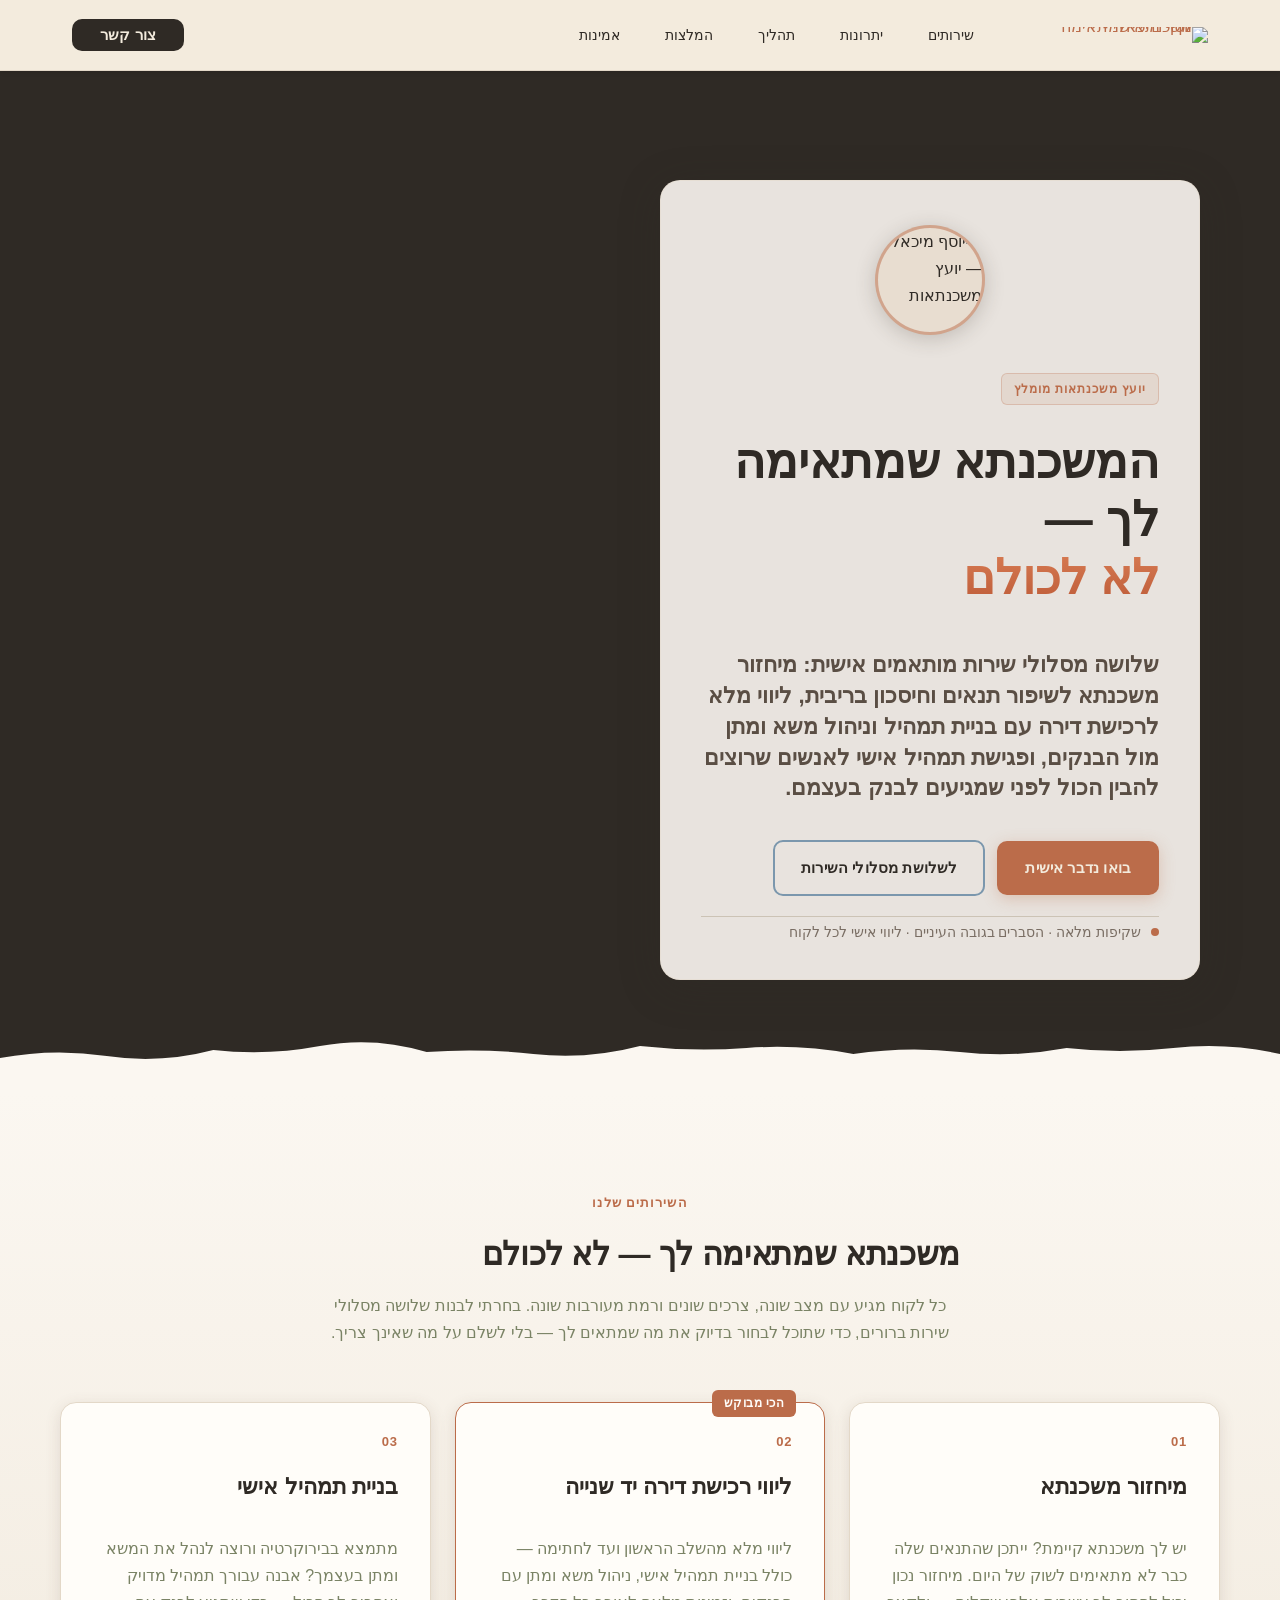
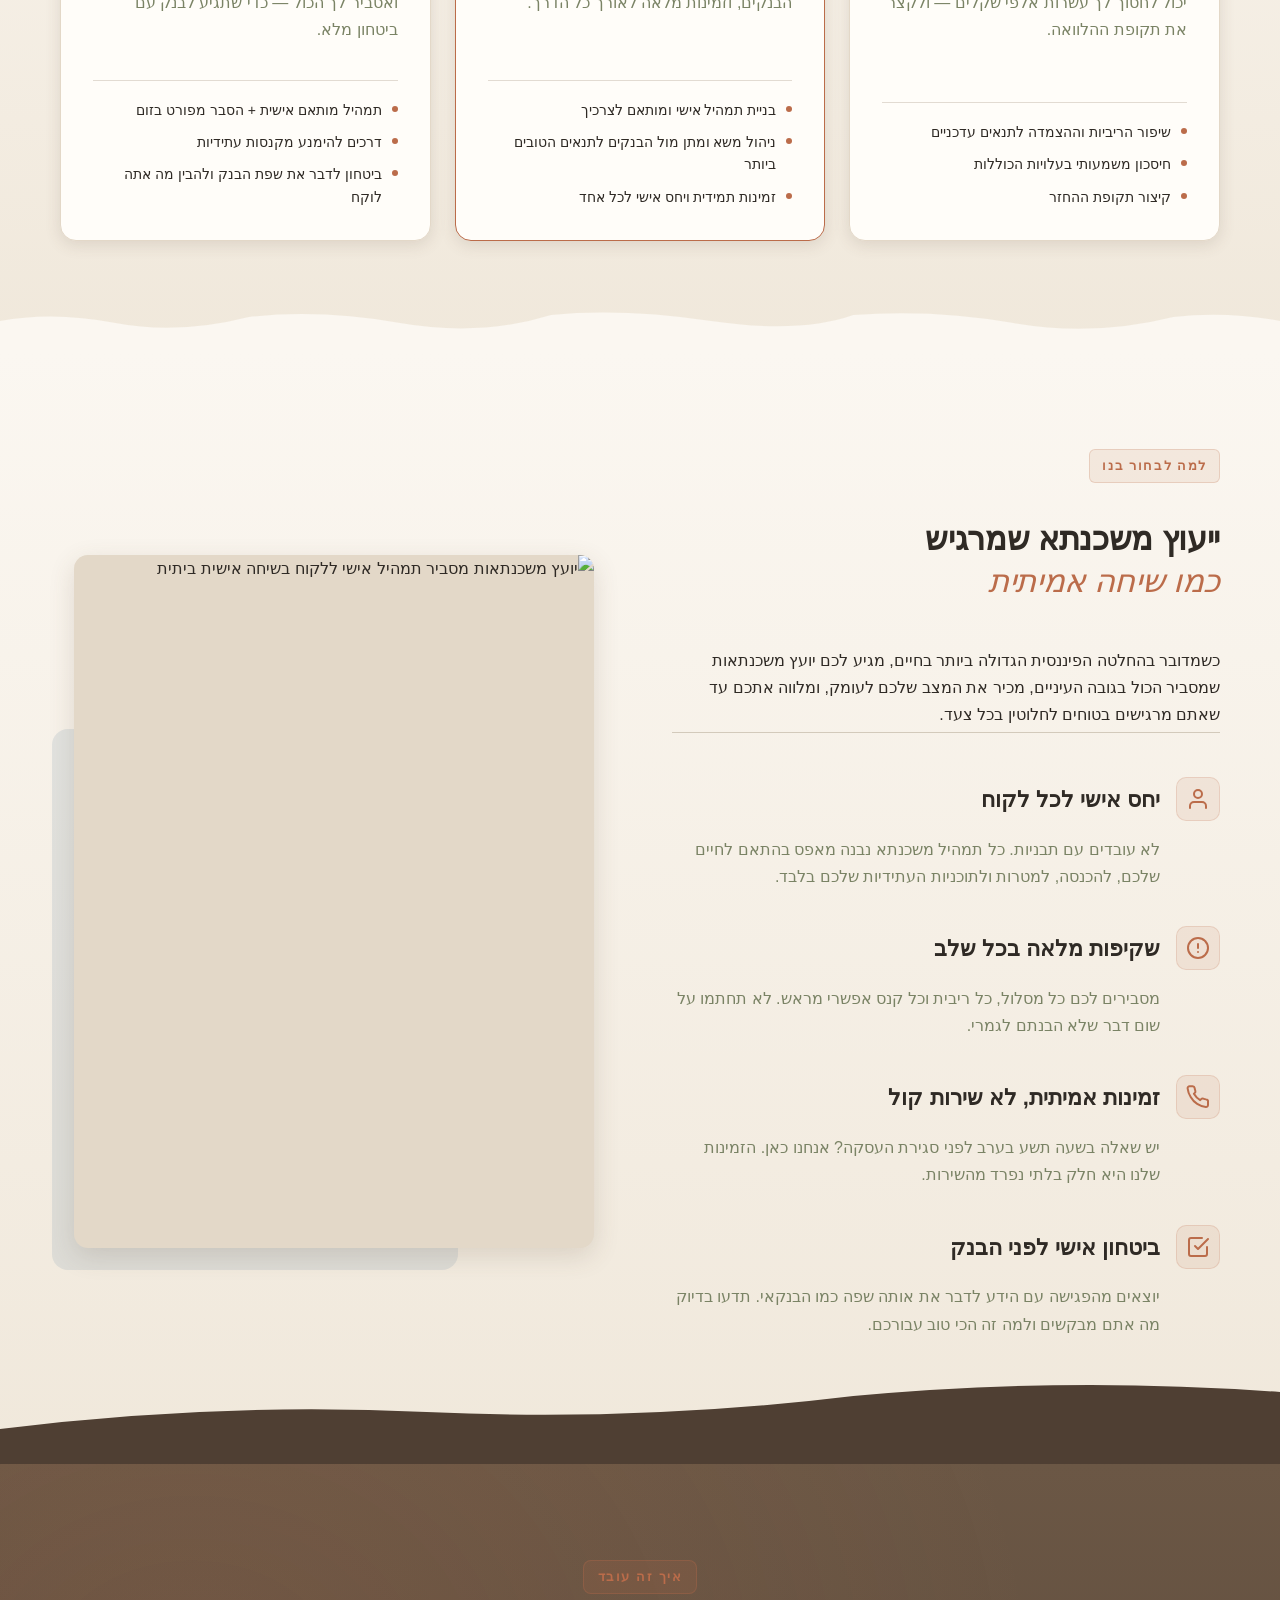
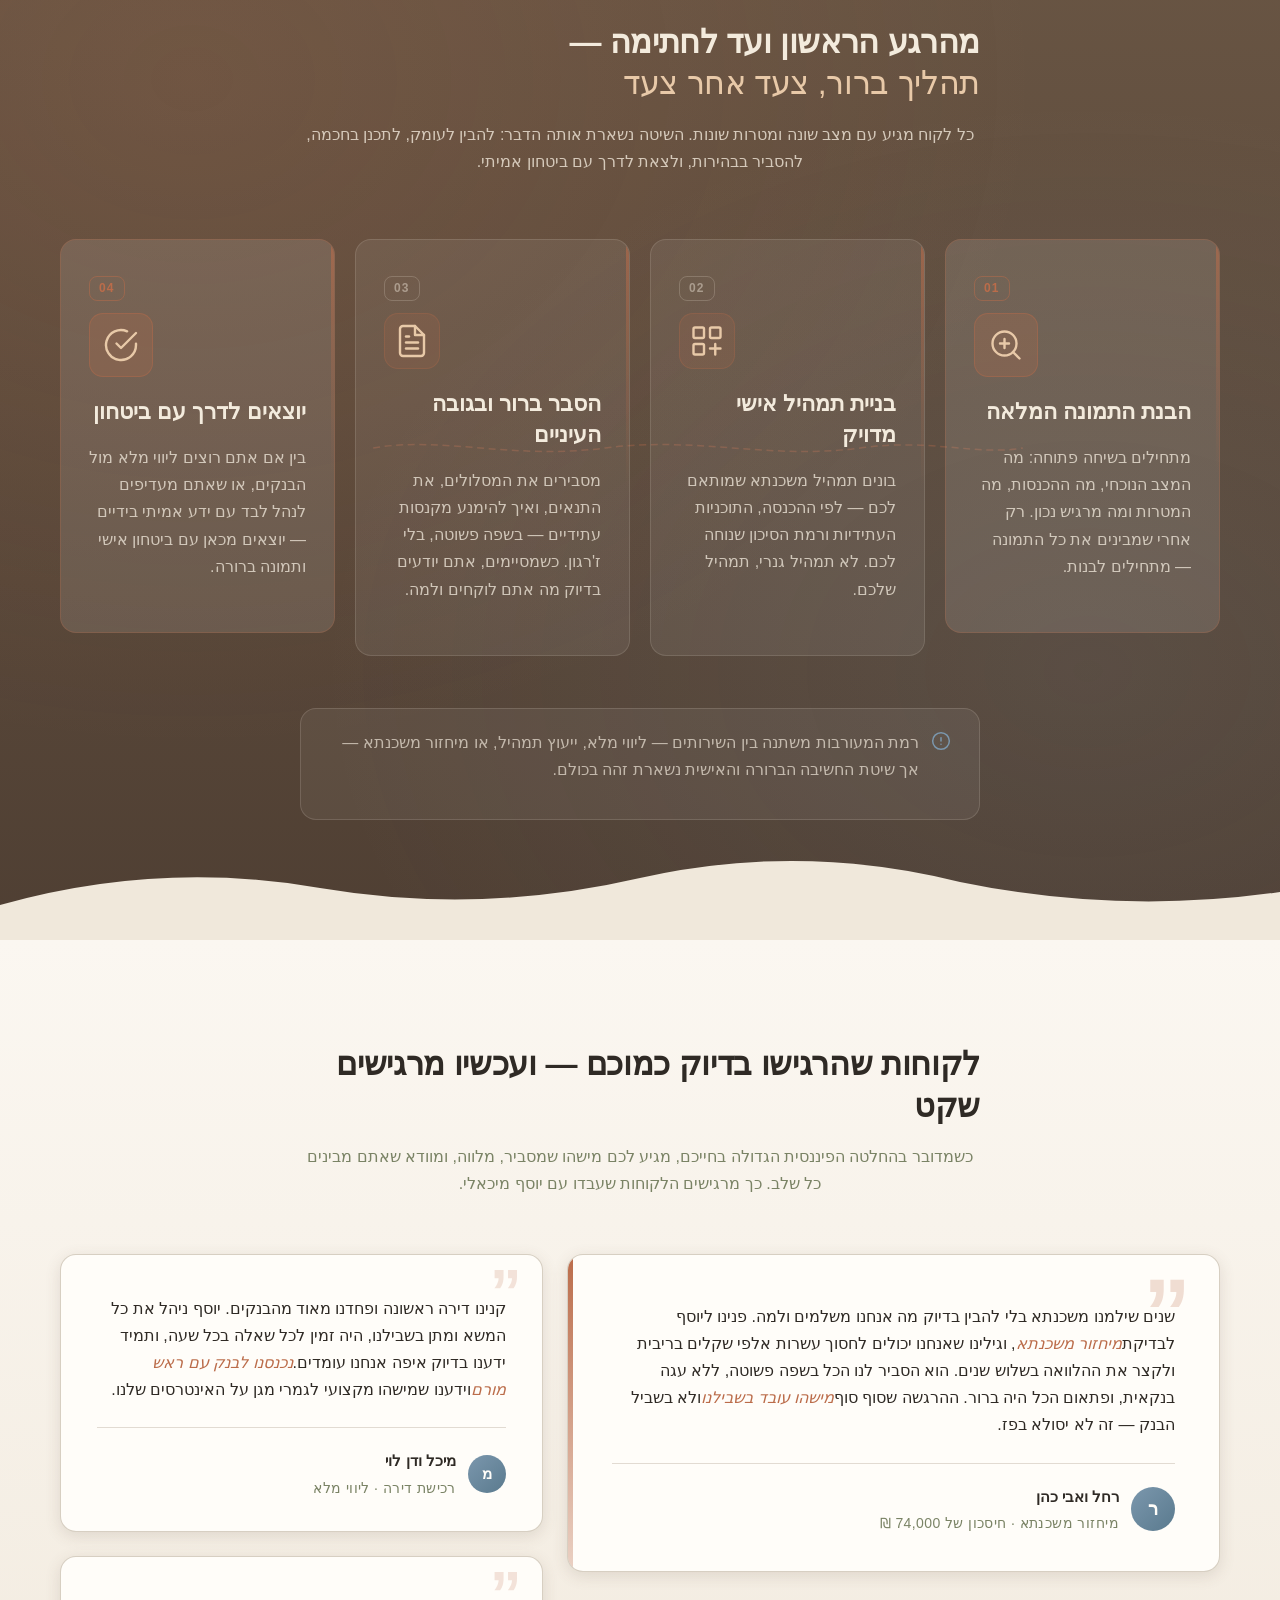
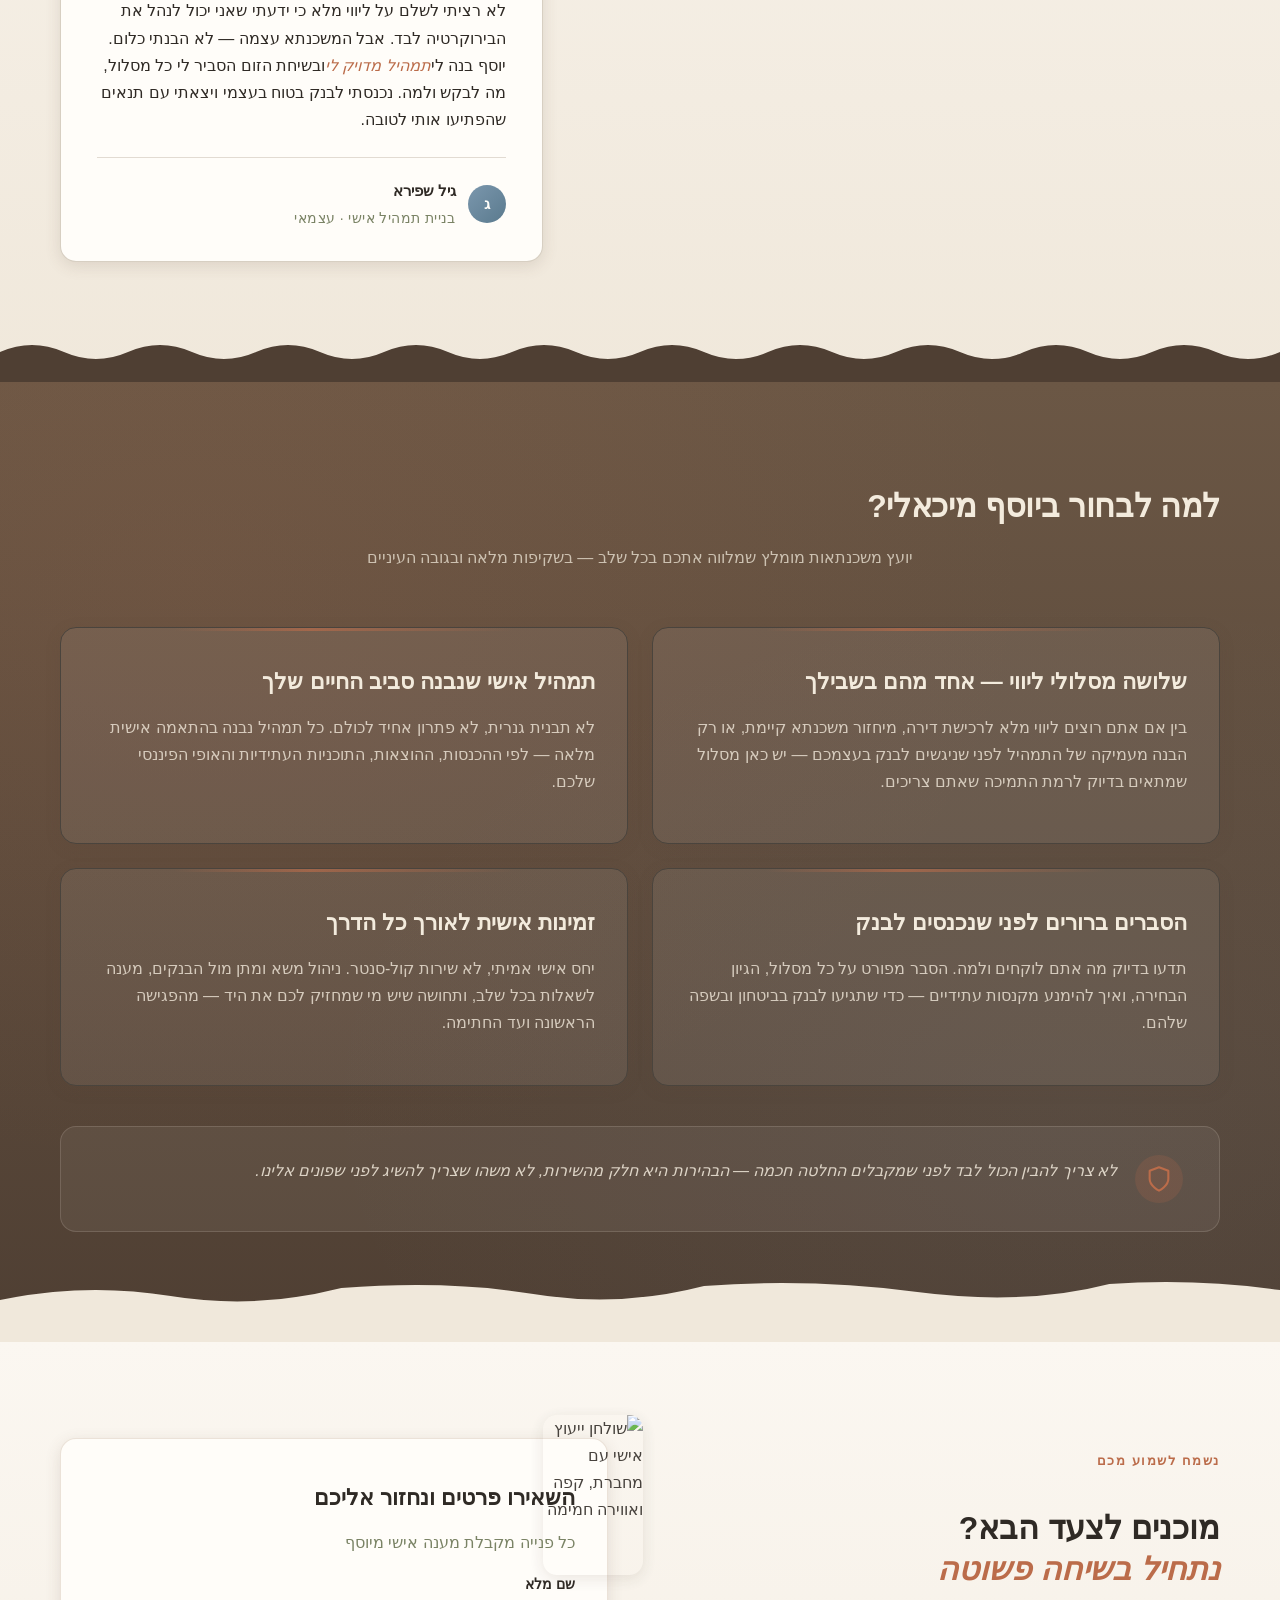
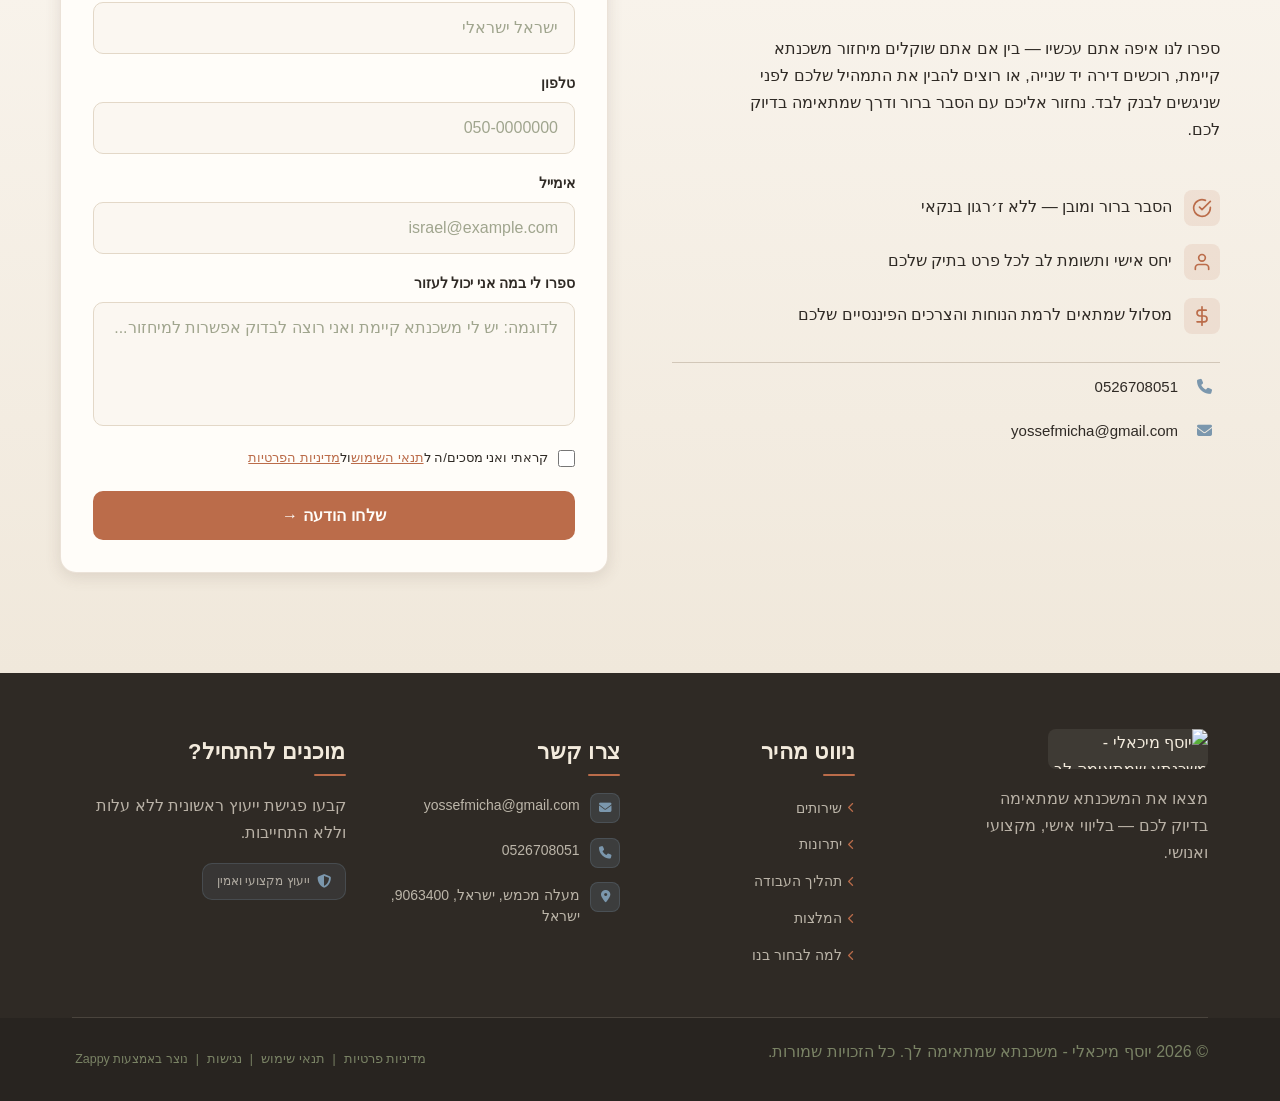
==== commit e0ddcfee: "Background sync: Progressive GitHub Sync" ====
--- a/public/index.html
+++ b/public/index.html
@@ -1 +1 @@
-<!doctype html><html dir="rtl" lang="he"><head><meta charset="UTF-8"><meta content="width=device-width,initial-scale=1" name="viewport"><meta content="index, follow" name="robots"><title>יועץ משכנתאות מומלץ שחוסך לך כסף — יוסף מיכאלי - משכנתא שמתאימה לך</title><meta content="רוצה משכנתא שעובדת בשבילך? יוסף מיכאלי מציע ייעוץ אישי, שקוף ומקצועי לרכישת דירה ומיחזור משכנתא. חסוך בריבית ותגיע לבנק בביטחון מלא." name="description"><meta content="יועץ משכנתאות מומלץ, מיחזור משכנתא חיסכון בריבית, ייעוץ משכנתא לרכישת דירה יד שנייה, יועץ משכנתאות, תכנון תמהיל הלוואה" name="keywords"><link href="/assets/favicon.ico" rel="icon" type="image/x-icon"><link href="/assets/favicon-16x16.png" rel="icon" type="image/png" sizes="16x16"><link href="/assets/favicon-32x32.png" rel="icon" type="image/png" sizes="32x32"><link href="/assets/favicon-48x48.png" rel="icon" type="image/png" sizes="48x48"><link href="/assets/favicon-192x192.png" rel="icon" type="image/png" sizes="192x192"><link href="/assets/favicon-512x512.png" rel="icon" type="image/png" sizes="512x512"><link href="/assets/apple-touch-icon.png" rel="apple-touch-icon"><script>!function(){"use strict";var t="65981abc-c65f-439b-b1f8-ade1b8e1bbc7",e="https://api.zappy5.com/api/analytics/track",a=18e5,n=2592e6,o=!0,i=!0,r=!0;var s=function(){var e="zappy_visitor_"+t,a=null;try{if(a=localStorage.getItem(e)){var o=JSON.parse(a),i=Date.now();if(i-o.created<n)return o.lastSeen=i,localStorage.setItem(e,JSON.stringify(o)),o.id}}catch(t){console.warn("Zappy Analytics: LocalStorage not available")}var r="zv_"+Date.now()+"_"+Math.random().toString(36).substr(2,9);try{localStorage.setItem(e,JSON.stringify({id:r,created:Date.now(),lastSeen:Date.now()}))}catch(t){}return r}(),c=function(){var e="zappy_session_"+t,n=null;try{if(n=sessionStorage.getItem(e)){var o=JSON.parse(n),i=Date.now();if(i-o.timestamp<a)return o.timestamp=i,sessionStorage.setItem(e,JSON.stringify(o)),o.id}}catch(t){console.warn("Zappy Analytics: SessionStorage not available")}var r="zs_"+Date.now()+"_"+Math.random().toString(36).substr(2,9);try{sessionStorage.setItem(e,JSON.stringify({id:r,timestamp:Date.now()}))}catch(t){}return r}();function l(a,n){n=n||{};var o={website_id:t,event_type:a,page_path:window.location.pathname,referrer:document.referrer||"direct",visitor_id:s,session_id:c,metadata:n};if(navigator.sendBeacon){var i=new Blob([JSON.stringify(o)],{type:"application/json"});navigator.sendBeacon(e,i)}else fetch(e,{method:"POST",headers:{"Content-Type":"application/json"},body:JSON.stringify(o),keepalive:!0}).catch(function(t){console.warn("Zappy Analytics: Failed to track event",t)})}o&&l("pageview",{title:document.title,url:window.location.href}),i&&document.addEventListener("click",function(t){var e=t.target;if("BUTTON"===e.tagName||e.closest("button")){var a="BUTTON"===e.tagName?e:e.closest("button");l("click",{element:"button",text:a.textContent.trim().substring(0,100),id:a.id||null,class:a.className||null})}else if("A"===e.tagName||e.closest("a")){var n="A"===e.tagName?e:e.closest("a");l("navigation",{element:"link",text:n.textContent.trim().substring(0,100),href:n.href,external:n.hostname!==window.location.hostname})}},!0),r&&document.addEventListener("submit",function(t){var e=t.target;l("form_submit",{form_id:e.id||null,form_name:e.name||null,form_action:e.action||null,form_method:e.method||"GET"})},!0);var d=Date.now();window.addEventListener("beforeunload",function(){l("page_unload",{time_on_page:Math.floor((Date.now()-d)/1e3),page_path:window.location.pathname})}),window.zappyAnalytics={track:l,getVisitorId:function(){return s},getSessionId:function(){return c}}}()</script><meta content="יועץ משכנתאות מומלץ שחוסך לך כסף — יוסף מיכאלי - משכנתא שמתאימה לך" property="og:title"><meta content="רוצה משכנתא שעובדת בשבילך? יוסף מיכאלי מציע ייעוץ אישי, שקוף ומקצועי לרכישת דירה ומיחזור משכנתא. חסוך בריבית ותגיע לבנק בביטחון מלא." property="og:description"><meta content="summary_large_image" name="twitter:card"><meta content="יועץ משכנתאות מומלץ שחוסך לך כסף — יוסף מיכאלי - משכנתא שמתאימה לך" name="twitter:title"><meta content="רוצה משכנתא שעובדת בשבילך? יוסף מיכאלי מציע ייעוץ אישי, שקוף ומקצועי לרכישת דירה ומיחזור משכנתא. חסוך בריבית ותגיע לבנק בביטחון מלא." name="twitter:description"><meta content="website" property="og:type"><meta content="he_IL" property="og:locale"><link href="https://cdnjs.cloudflare.com/ajax/libs/font-awesome/6.4.0/css/all.min.css" rel="stylesheet"><link href="/assets/favicon.ico" rel="icon" type="image/x-icon"><link href="/assets/favicon-16x16.png" rel="icon" type="image/png" sizes="16x16"><link href="/assets/favicon-32x32.png" rel="icon" type="image/png" sizes="32x32"><link href="/assets/favicon-48x48.png" rel="icon" type="image/png" sizes="48x48"><link href="/assets/favicon-192x192.png" rel="icon" type="image/png" sizes="192x192"><link href="/assets/favicon-512x512.png" rel="icon" type="image/png" sizes="512x512"><link href="/assets/apple-touch-icon.png" rel="apple-touch-icon"><link href="https://cdn.jsdelivr.net/npm/vanilla-cookieconsent@3/dist/cookieconsent.css" rel="stylesheet"><script src="https://cdn.jsdelivr.net/npm/vanilla-cookieconsent@3/dist/cookieconsent.umd.js"></script><script src="https://cdn.jsdelivr.net/gh/mickidum/acc_toolbar/acctoolbar/acctoolbar.min.js"></script><link href="/styles.css" rel="stylesheet"><style id="zappy-dropdown-submenu-styles">#navMenu li:has(.sub-menu),.nav-menu li:has(.sub-menu),.navbar li:has(.sub-menu),nav li:has(.sub-menu){position:relative}#navMenu .sub-menu,.nav-menu .sub-menu,.navbar .sub-menu,nav .sub-menu{display:block!important;position:absolute!important;top:100%;left:0;min-width:220px;background:#fff;border-radius:8px;box-shadow:0 8px 25px rgba(0,0,0,.15);padding:8px 0;opacity:0;visibility:hidden;transform:translateY(10px);transition:all .3s ease;z-index:1000;list-style:none;pointer-events:none}#navMenu li:hover>.sub-menu,.nav-menu li:hover>.sub-menu,.navbar li:hover>.sub-menu,nav li:hover>.sub-menu{opacity:1!important;visibility:visible!important;transform:translateY(0)!important;pointer-events:auto!important}.sub-menu li{list-style:none;margin:0;padding:0}.sub-menu a{display:block!important;padding:10px 16px!important;color:var(--text-dark,#333)!important;font-weight:500;text-decoration:none;white-space:nowrap;transition:background-color .2s}.sub-menu .zappy-nav-child>a{padding-left:28px!important;font-size:.9em!important;opacity:.85!important}[dir=rtl] .sub-menu .zappy-nav-child>a,html[lang=ar] .sub-menu .zappy-nav-child>a,html[lang=he] .sub-menu .zappy-nav-child>a{padding-left:10px!important;padding-right:28px!important}.sub-menu .zappy-nav-parent>a{font-weight:600!important}.sub-menu a:hover{background-color:#f5f5f5}[dir=rtl] .nav-menu .sub-menu,[dir=rtl] .navbar .sub-menu,[dir=rtl] nav .sub-menu,html[lang=ar] .nav-menu .sub-menu,html[lang=ar] .navbar .sub-menu,html[lang=ar] nav .sub-menu,html[lang=he] .nav-menu .sub-menu,html[lang=he] .navbar .sub-menu,html[lang=he] nav .sub-menu{left:auto!important;right:0!important}.sub-menu:empty,.sub-menu:not(:has(li)):not(:has(> a)),.sub-menu:not(:has(li:not(.zappy-hidden-menu-item))):not(:has(> a)){display:none!important;opacity:0!important;visibility:hidden!important;pointer-events:none!important}li:has(.menu-group-title):hover>.sub-menu{opacity:1!important;visibility:visible!important;transform:translateY(0)!important;pointer-events:auto!important}#navMenu>li>.menu-group-title,.nav-menu>li>.menu-group-title{display:inline-block;padding:.5rem 1rem;cursor:default;user-select:none}@media (max-width:768px){#navMenu .sub-menu,.nav-menu .sub-menu,.navbar .sub-menu,nav .sub-menu{position:static!important;transform:none!important;box-shadow:none!important;background:0 0!important;max-height:0;overflow:hidden;opacity:0;visibility:hidden;transition:max-height .3s ease,opacity .3s ease;padding:0!important;border-radius:0!important}#navMenu .sub-menu.mobile-expanded,.nav-menu .sub-menu.mobile-expanded,.navbar .sub-menu.mobile-expanded{max-height:none!important;overflow-y:visible!important;opacity:1!important;visibility:visible!important;padding:8px 0 8px 16px!important}[dir=rtl] .sub-menu.mobile-expanded,html[lang=he] .sub-menu.mobile-expanded{padding:8px 16px 8px 0!important}#navMenu li:hover>.sub-menu,.nav-menu li:hover>.sub-menu,.navbar li:hover>.sub-menu,nav li:hover>.sub-menu{opacity:0;visibility:hidden;pointer-events:none}#navMenu li>.sub-menu.mobile-expanded,.nav-menu li>.sub-menu.mobile-expanded,.navbar li>.sub-menu.mobile-expanded,nav li>.sub-menu.mobile-expanded{opacity:1!important;visibility:visible!important;pointer-events:auto!important}#navMenu li:has(.sub-menu),.nav-menu li:has(.sub-menu),.navbar li:has(.sub-menu),nav li:has(.sub-menu){display:flex!important;flex-wrap:wrap!important;align-items:center!important;position:relative!important;min-height:44px!important}#navMenu li:has(.sub-menu)>a,.nav-menu li:has(.sub-menu)>a,.navbar li:has(.sub-menu)>a,nav li:has(.sub-menu)>a{flex:1!important;min-width:0!important}#navMenu li:has(.sub-menu)>.menu-group-title,.nav-menu li:has(.sub-menu)>.menu-group-title,.navbar li:has(.sub-menu)>.menu-group-title,nav li:has(.sub-menu)>.menu-group-title{flex:1!important;min-width:0!important;padding:0!important;line-height:inherit!important}#navMenu li:has(.sub-menu)>.sub-menu,.nav-menu li:has(.sub-menu)>.sub-menu,.navbar li:has(.sub-menu)>.sub-menu,nav li:has(.sub-menu)>.sub-menu{flex-basis:100%!important;width:100%!important}#navMenu li:has(.sub-menu)>a [class*=arrow],#navMenu li:has(.sub-menu)>a [class*=chevron],.nav-menu li:has(.sub-menu)>a .fa-angle-down,.nav-menu li:has(.sub-menu)>a .fa-chevron-down,.nav-menu li:has(.sub-menu)>a [class*=arrow],.nav-menu li:has(.sub-menu)>a [class*=chevron],nav li:has(.sub-menu)>a [class*=arrow],nav li:has(.sub-menu)>a [class*=chevron]{display:none!important;visibility:hidden!important}.mobile-submenu-toggle{display:flex!important;align-items:center!important;justify-content:center!important;width:44px!important;height:auto!important;background:0 0!important;border:none!important;cursor:pointer!important;color:var(--text-dark)!important;position:static!important;flex-shrink:0!important;align-self:stretch!important;z-index:2!important;padding:0!important;margin:0!important}.mobile-submenu-toggle::after{content:''!important;width:0!important;height:0!important;border-left:6px solid transparent!important;border-right:6px solid transparent!important;border-top:7px solid currentColor!important;transition:transform .3s ease!important}.mobile-submenu-toggle.expanded::after{transform:rotate(180deg)!important}.sub-menu a{padding:10px 0!important;display:block!important;color:var(--text-dark)!important;white-space:normal!important}.sub-menu .zappy-nav-child>a{padding-left:28px!important;font-size:.9em!important;opacity:.85!important}[dir=rtl] .sub-menu .zappy-nav-child>a,html[lang=ar] .sub-menu .zappy-nav-child>a,html[lang=he] .sub-menu .zappy-nav-child>a{padding-left:0!important;padding-right:28px!important}.sub-menu .zappy-nav-parent>a{font-weight:600!important}#navMenu.active,.nav-menu.active{max-width:100vw!important;overflow-x:hidden!important;box-sizing:border-box!important}.navbar .sub-menu li a,.zappy-products-dropdown .sub-menu a,nav.navbar .sub-menu li a{color:var(--text-dark)!important}}@media (min-width:769px){.mobile-submenu-toggle{display:none!important}}</style><style id="mobile-lang-menu-deployed-css">@media (max-width:768px){.lang-switcher,.nav-container .lang-switcher,.nav-cta-container .lang-switcher,.nav-ecommerce-icons .lang-switcher,.nav-icons-left .lang-switcher,.navbar .lang-switcher,.navbar .nav-cta-container .lang-switcher{display:none!important}.mobile-lang-menu{width:100%;border-top:1px solid rgba(128,128,128,.2);padding:8px 0 0 0;margin-top:8px}.mobile-lang-toggle{display:flex!important;align-items:center;justify-content:space-between;width:100%;padding:12px 16px;background:0 0;border:none;cursor:pointer;font-size:15px;color:inherit;font-family:inherit}.mobile-lang-toggle::after{content:'';display:inline-block;width:8px;height:8px;border-right:2px solid currentColor;border-bottom:2px solid currentColor;transform:rotate(45deg);transition:transform .3s ease;margin-left:8px}.mobile-lang-toggle.expanded::after{transform:rotate(-135deg)}.mobile-lang-options{max-height:0;overflow:hidden;transition:max-height .3s ease}.mobile-lang-options.expanded{max-height:300px}.mobile-lang-option{display:flex!important;align-items:center;gap:10px;padding:10px 24px;text-decoration:none;color:inherit;font-size:14px;font-family:inherit}.mobile-lang-option:hover{background:rgba(128,128,128,.1)}.mobile-lang-option.active{font-weight:600;opacity:.7;pointer-events:none}.mobile-lang-option img{width:20px;height:20px;border-radius:50%}}@media (min-width:769px){.mobile-lang-menu{display:none!important}}</style><style id="zappy-widget-visibility">#mic-access-tool-box,#mic-access-tool-general-button,#mic-init-access-tool #mic-access-tool-box,#mic-init-access-tool #mic-access-tool-general-button,#mic-init-access-tool .mic-access-tool-general-button,._access-icon,._access-menu,.mic-access-tool-box,.mic-access-tool-general-button,div[id*=mic-access-tool-box]{display:none!important;visibility:hidden!important;opacity:0!important;pointer-events:none!important}</style></head><body><nav class="navbar" dir="rtl"><button class="mobile-toggle" aria-label="Menu" id="mobileToggle"><svg viewBox="0 0 24 24" fill="none" height="24" width="24" class="hamburger-icon"><path d="M3 12h18M3 6h18M3 18h18" stroke="currentColor" stroke-width="2" stroke-linecap="round"></path></svg><svg viewBox="0 0 24 24" fill="none" height="24" width="24" class="close-icon" style="display:none"><path d="M18 6L6 18M6 6l12 12" stroke="currentColor" stroke-width="2" stroke-linecap="round"></path></svg></button><button class="phone-header-btn" aria-label="Call" data-phone="0526708051"><svg viewBox="0 0 24 24" fill="currentColor" height="20" width="20"><path d="M22 16.92v3a2 2 0 0 1-2.18 2 19.79 19.79 0 0 1-8.63-3.07 19.5 19.5 0 0 1-6-6 19.79 19.79 0 0 1-3.07-8.67A2 2 0 0 1 4.11 2h3a2 2 0 0 1 2 1.72 12.84 12.84 0 0 0 .7 2.81 2 2 0 0 1-.45 2.11L8.09 9.91a16 16 0 0 0 6 6l1.27-1.27a2 2 0 0 1 2.11-.45 12.84 12.84 0 0 0 2.81.7A2 2 0 0 1 22 16.92z"></path></svg></button><div class="nav-container"><div class="nav-right-group"><div class="nav-brand"><a href="/" class="logo-link"><img alt="יוסף מיכאלי - משכנתא שמתאימה לך" src="/assets/logo.webp" class="logo"></a></div><ul class="nav-menu" id="navMenu"><li><a href="#services">שירותים</a></li><li><a href="#benefits">יתרונות</a></li><li><a href="#process">תהליך</a></li><li><a href="#testimonials">המלצות</a></li><li><a href="#trust-signals">אמינות</a></li></ul></div><div class="nav-cta-container"><a href="#contact" class="nav-cta-btn">צור קשר</a></div></div></nav><script>window.addEventListener("load",function(){const e=document.querySelector(".navbar, nav, header");if(!e)return void console.log("[Navbar] Navbar element not found");let t=document.getElementById("mobileToggle")||document.querySelector(".mobile-toggle")||document.querySelector(".hamburger")||document.querySelector(".hamburger-menu")||document.querySelector(".menu-toggle")||document.querySelector(".burger-menu")||document.querySelector('[aria-label="Menu"]')||document.querySelector('[aria-label="תפריט"]');const o=document.querySelector(".phone-header-btn"),n=window.getComputedStyle(e);let r=n.backgroundColor;if(console.log("[Navbar] Initial navbar background:",r),"transparent"===r||"rgba(0, 0, 0, 0)"===r||r.startsWith("rgba")&&r.includes(", 0)")){const e=n.backgroundImage;if(e&&"none"!==e)console.log("[Navbar] Navbar has background image/gradient, using dark text"),r="rgb(240, 240, 240)";else{const e=window.getComputedStyle(document.body).backgroundColor;console.log("[Navbar] Navbar transparent, using body background:",e),r=e}}const i=r.match(/\d+/g);if(i&&i.length>=3){const e=(.299*parseInt(i[0])+.587*parseInt(i[1])+.114*parseInt(i[2]))/255;console.log("[Navbar] Mobile button colors preserved from Claude CSS (luminance:",e.toFixed(2)+")");const n=document.createElement("style");n.id="zappy-mobile-nav-fix";document.documentElement.lang;document.documentElement.dir,n.textContent='\n        /* Hide mobile buttons on desktop, show only on mobile */\n        @media (min-width: 769px) {\n          .mobile-toggle,\n          .phone-header-btn {\n            display: none !important;\n          }\n        }\n        \n        /* Show and position mobile buttons correctly on mobile */\n        @media (max-width: 768px) {\n          .mobile-toggle,\n          .phone-header-btn {\n            position: absolute !important;\n            top: 50% !important;\n            transform: translateY(-50%) !important;\n            z-index: 1001 !important;\n            display: flex !important;\n            align-items: center !important;\n            justify-content: center !important;\n            width: 36px !important;\n            height: 36px !important;\n            border-radius: 50% !important;\n            border: none !important;\n            cursor: pointer !important;\n            padding: 6px !important;\n            background: none !important;\n            color: var(--nav-text, var(--text-dark)) !important;\n          }\n          \n          /* LTR positioning (default): hamburger LEFT, phone RIGHT */\n          html:not([dir="rtl"]):not([lang="he"]):not([lang="ar"]) .mobile-toggle,\n          html[dir="ltr"] .mobile-toggle {\n            left: 12px !important;\n            right: auto !important;\n          }\n          html:not([dir="rtl"]):not([lang="he"]):not([lang="ar"]) .phone-header-btn,\n          html[dir="ltr"] .phone-header-btn {\n            right: 12px !important;\n            left: auto !important;\n          }\n          \n          /* RTL positioning: hamburger RIGHT, phone LEFT */\n          html[dir="rtl"] .mobile-toggle,\n          html[lang="he"] .mobile-toggle,\n          html[lang="ar"] .mobile-toggle {\n            right: 12px !important;\n            left: auto !important;\n          }\n          html[dir="rtl"] .phone-header-btn,\n          html[lang="he"] .phone-header-btn,\n          html[lang="ar"] .phone-header-btn {\n            left: 12px !important;\n            right: auto !important;\n          }\n          \n          /* CRITICAL: Ensure nav-container has min-height on mobile */\n          /* All children are positioned absolutely/fixed on mobile, so height:auto collapses to 0 */\n          .nav-container {\n            min-height: 70px !important;\n            position: relative !important;\n          }\n          \n          /* Ensure SVG icons are properly sized and inherit color */\n          .mobile-toggle svg,\n          .phone-header-btn svg {\n            width: 24px !important;\n            height: 24px !important;\n            /* Don\'t force display - let JavaScript control hamburger/close toggle */\n          }\n          \n          /* Reset nav-cta-container on mobile - remove desktop box-shadow/padding */\n          /* that creates a visible ghost box when CTA button is hidden */\n          .nav-cta-container {\n            box-shadow: none !important;\n            padding: 0 !important;\n          }\n          \n          /* Hide nav-cta-container entirely on mobile when there\'s no lang-switcher */\n          /* (only the CTA button is inside, and it\'s hidden on mobile) */\n          .nav-cta-container:not(:has(.lang-switcher)) {\n            display: none !important;\n          }\n          \n          /* CRITICAL: Prevent hero image fade gradient from bleeding over headline text */\n          /* The .image-fade-gradient has bottom: -30px (extends below parent) */\n          /* On mobile stacked layout, this overlaps the h1 text below the image */\n          .hero-image-column {\n            overflow: hidden !important;\n          }\n          .image-fade-gradient {\n            bottom: 0 !important;\n          }\n          \n          /* Hide desktop language switcher on mobile - hamburger menu handles it */\n          /* High specificity to override stored CSS */\n          .lang-switcher,\n          .nav-cta-container .lang-switcher,\n          .nav-container .lang-switcher,\n          .navbar .lang-switcher,\n          .navbar .nav-cta-container .lang-switcher {\n            display: none !important;\n          }\n        }\n      ';const r=document.getElementById("zappy-mobile-nav-fix");r&&r.remove(),document.head.appendChild(n),console.log("[Navbar] Critical CSS injected for mobile nav positioning");const l=window.innerWidth<=768;if(t){const e=t.querySelector(".hamburger-icon"),o=t.querySelector(".close-icon");e&&(e.style.setProperty("width","24px","important"),e.style.setProperty("height","24px","important"),e.style.setProperty("display","block","important")),o&&(o.style.setProperty("width","24px","important"),o.style.setProperty("height","24px","important"),o.style.setProperty("display","none","important")),l?(t.style.setProperty("position","absolute","important"),t.style.setProperty("top","50%","important"),t.style.setProperty("transform","translateY(-50%)","important"),t.style.setProperty("z-index","1001","important"),t.style.removeProperty("left"),t.style.removeProperty("right"),console.log("[Navbar] Mobile toggle positioning applied (mobile viewport)")):(t.style.removeProperty("position"),t.style.removeProperty("top"),t.style.removeProperty("transform"),t.style.removeProperty("z-index"),t.style.removeProperty("left"),t.style.removeProperty("right"),console.log("[Navbar] Desktop viewport - cleared mobile toggle inline positioning"))}if(o){const e=o.querySelector("svg");e&&(e.style.width="24px",e.style.height="24px",e.setAttribute("width","24"),e.setAttribute("height","24")),l?(o.style.setProperty("position","absolute","important"),o.style.setProperty("top","50%","important"),o.style.setProperty("transform","translateY(-50%)","important"),o.style.setProperty("z-index","1001","important"),o.style.removeProperty("left"),o.style.removeProperty("right"),console.log("[Navbar] Phone button positioning applied (mobile viewport)")):(o.style.removeProperty("position"),o.style.removeProperty("top"),o.style.removeProperty("transform"),o.style.removeProperty("z-index"),o.style.removeProperty("left"),o.style.removeProperty("right"),console.log("[Navbar] Desktop viewport - cleared phone button inline positioning"))}}else console.log("[Navbar] Could not parse background color:",r);t=document.getElementById("mobileToggle")||document.querySelector(".mobile-toggle")||document.querySelector(".hamburger")||document.querySelector(".hamburger-menu")||document.querySelector(".menu-toggle")||document.querySelector(".burger-menu")||document.querySelector('[aria-label="Menu"]')||document.querySelector('[aria-label="תפריט"]');const l=document.getElementById("navMenu")||document.querySelector(".nav-menu")||document.querySelector(".nav-links")||document.querySelector("nav ul:not(.submenu)");if(!t||!l)return void console.log("[Navbar] Mobile toggle or menu not found:",{toggle:!!t,menu:!!l});l.id||(l.id="navMenu"),console.log("[Navbar] Initializing mobile menu...");const a=t.cloneNode(!0);t.parentNode.replaceChild(a,t),a.addEventListener("click",function(e){e.preventDefault(),e.stopPropagation();const t=this.querySelector(".hamburger-icon"),o=this.querySelector(".close-icon");l.classList.contains("active")?(l.classList.remove("active"),t&&t.style.setProperty("display","block","important"),o&&o.style.setProperty("display","none","important"),document.body.style.overflow="",console.log("[Navbar] Menu closed")):(l.classList.add("active"),t&&t.style.setProperty("display","none","important"),o&&o.style.setProperty("display","block","important"),document.body.style.overflow="hidden",console.log("[Navbar] Menu opened"))}),l.querySelectorAll("a").forEach(function(e){e.addEventListener("click",function(){if("#"===this.getAttribute("href"))return;const e=a.querySelector(".hamburger-icon"),t=a.querySelector(".close-icon");l.classList.remove("active"),e&&e.style.setProperty("display","block","important"),t&&t.style.setProperty("display","none","important"),document.body.style.overflow="",console.log("[Navbar] Menu closed (link clicked)")})});var s=l.querySelectorAll(".dropdown-toggle");s.forEach(function(e){e.addEventListener("click",function(e){e.preventDefault(),e.stopPropagation();var t=this.closest(".nav-dropdown");t&&(t.parentNode.querySelectorAll(".nav-dropdown.open").forEach(function(e){e!==t&&e.classList.remove("open")}),t.classList.toggle("open"),console.log("[Navbar] Dropdown toggled:",t.classList.contains("open")?"open":"closed"))})}),document.addEventListener("click",function(e){e.target.closest(".nav-dropdown")||document.querySelectorAll(".nav-dropdown.open").forEach(function(e){e.classList.remove("open")})}),console.log("[Navbar] Dropdown handlers initialized for "+s.length+" dropdowns"),o&&o.addEventListener("click",function(){const e=document.querySelectorAll('a[href^="tel:"]'),t=e.length>0?e[0].getAttribute("href").replace("tel:",""):"0526708051";window.location.href="tel:"+t,console.log("[Navbar] Phone button clicked")}),console.log("[Navbar] Mobile menu initialized successfully");const p=function(){const e=document.querySelector(".whatsapp-float");e&&(window.innerWidth>=769?(e.style.setProperty("display","none","important"),e.style.setProperty("visibility","hidden","important"),e.style.setProperty("opacity","0","important"),e.style.setProperty("pointer-events","none","important"),console.log("[WhatsApp] Button hidden on desktop")):(e.style.removeProperty("display"),e.style.removeProperty("visibility"),e.style.removeProperty("opacity"),e.style.removeProperty("pointer-events"),console.log("[WhatsApp] Button visible on mobile")))};let c;p(),window.addEventListener("resize",function(){clearTimeout(c),c=setTimeout(p,100)})})</script><main><section class="index-hero-section" data-layout-spec="בית-hero" dir="rtl" id="hero" data-hero-type="fullscreen-scrim"><div class="index-hero-bg"><img alt="יועץ משכנתאות מקצועי בפגישה אישית עם לקוחות בבית" src="/assets/site-index-hero-image-1.webp" data-context="Warm daylight home consultation scene: a friendly Israeli mortgage advisor sitting across a dining table from a couple, notebook pages and printed mortgage documents spread on the table, a steaming coffee cup nearby, natural sunlight streaming through a window, relaxed and trusting body language, warm home interior with wooden furniture, soft cream and terracotta tones, photorealistic, wide angle, horizontal format, no text overlays" data-placeholder="index-hero-image-1" height="900" width="1440" data-hero-bg="true"></div><div class="index-hero-scrim" aria-hidden="true"></div><div class="index-hero-container"><div class="index-hero-card"><div class="index-hero-headshot-wrap"><img alt="יוסף מיכאלי — יועץ משכנתאות" src="" class="index-hero-headshot" data-context="Professional headshot portrait of Yosef Michaeli, Israeli mortgage advisor, warm friendly smile, looking directly at camera, clean neutral background, natural light, shoulders up, professional yet approachable, photorealistic" data-placeholder="index-hero-headshot" height="120" width="120"></div><div class="index-hero-headshot-wrap"><img alt="יוסף מיכאלי — יועץ משכנתאות" src="/assets/headshot-placeholder.webp" class="index-hero-headshot" data-context="Professional headshot portrait of Yosef Michaeli, Israeli mortgage advisor, warm friendly smile, looking directly at camera, clean neutral background, natural light, shoulders up, professional yet approachable, photorealistic" data-placeholder="index-hero-headshot" height="120" width="120"></div><span class="index-hero-label">יועץ משכנתאות מומלץ</span><h1 class="index-hero-h1">המשכנתא שמתאימה לך —<br><em>לא לכולם</em></h1><h3 class="index-hero-subtitle">שלושה מסלולי שירות מותאמים אישית: מיחזור משכנתא לשיפור תנאים וחיסכון בריבית, ליווי מלא לרכישת דירה עם בניית תמהיל וניהול משא ומתן מול הבנקים, ופגישת תמהיל אישי לאנשים שרוצים להבין הכול לפני שמגיעים לבנק בעצמם.</h3><div class="index-hero-ctas"><a href="#contact" class="index-hero-btn-primary">בואו נדבר אישית</a><a href="#services" class="index-hero-btn-secondary">לשלושת מסלולי השירות</a></div><div class="index-hero-trust"><span class="index-hero-trust-dot" aria-hidden="true"></span><small>שקיפות מלאה · הסברים בגובה העיניים · ליווי אישי לכל לקוח</small></div></div></div><div class="index-hero-divider-wrapper"><svg viewBox="0 0 1440 72" xmlns="http://www.w3.org/2000/svg" aria-hidden="true" data-no-icon-edit="true" preserveAspectRatio="none"><path d="M0,72 L0,38 Q60,28 120,36 T240,30 Q300,36 360,26 T480,32 Q540,28 600,34 T720,26 Q780,32 840,28 T960,34 Q1020,26 1080,32 T1200,28 Q1260,34 1320,28 T1440,34 L1440,72 Z" fill="#FBF7F1"></path></svg></div></section><section class="index-services-section" data-layout-spec="בית-services" dir="rtl" id="services"><div class="index-services-container"><div class="index-services-intro"><span class="index-services-eyebrow">השירותים שלנו</span><h2 class="index-services-title">משכנתא שמתאימה לך — לא לכולם</h2><p class="index-services-subtitle">כל לקוח מגיע עם מצב שונה, צרכים שונים ורמת מעורבות שונה. בחרתי לבנות שלושה מסלולי שירות ברורים, כדי שתוכל לבחור בדיוק את מה שמתאים לך — בלי לשלם על מה שאינך צריך.</p></div><div class="index-services-grid"><article class="index-services-card"><div class="index-services-card-number">01</div><h3 class="index-services-card-title">מיחזור משכנתא</h3><p class="index-services-card-desc">יש לך משכנתא קיימת? ייתכן שהתנאים שלה כבר לא מתאימים לשוק של היום. מיחזור נכון יכול לחסוך לך עשרות אלפי שקלים — ולקצר את תקופת ההלוואה.</p><ul class="index-services-bullets"><li>שיפור הריביות וההצמדה לתנאים עדכניים</li><li>חיסכון משמעותי בעלויות הכוללות</li><li>קיצור תקופת ההחזר</li></ul></article><article class="index-services-card index-services-card--featured"><div class="index-services-card-number">02</div><h3 class="index-services-card-title">ליווי רכישת דירה יד שנייה</h3><p class="index-services-card-desc">ליווי מלא מהשלב הראשון ועד לחתימה — כולל בניית תמהיל אישי, ניהול משא ומתן עם הבנקים, וזמינות מלאה לאורך כל הדרך.</p><ul class="index-services-bullets"><li>בניית תמהיל אישי ומותאם לצרכיך</li><li>ניהול משא ומתן מול הבנקים לתנאים הטובים ביותר</li><li>זמינות תמידית ויחס אישי לכל אחד</li></ul></article><article class="index-services-card"><div class="index-services-card-number">03</div><h3 class="index-services-card-title">בניית תמהיל אישי</h3><p class="index-services-card-desc">מתמצא בבירוקרטיה ורוצה לנהל את המשא ומתן בעצמך? אבנה עבורך תמהיל מדויק ואסביר לך הכול — כדי שתגיע לבנק עם ביטחון מלא.</p><ul class="index-services-bullets"><li>תמהיל מותאם אישית + הסבר מפורט בזום</li><li>דרכים להימנע מקנסות עתידיות</li><li>ביטחון לדבר את שפת הבנק ולהבין מה אתה לוקח</li></ul></article></div></div><div class="index-services-divider-wrapper"><svg viewBox="0 0 1440 80" xmlns="http://www.w3.org/2000/svg" aria-hidden="true" data-no-icon-edit="true" preserveAspectRatio="none"><path d="M0,80 L0,48 Q60,38 130,50 T280,44 Q360,36 450,50 T620,42 Q700,35 800,48 T960,42 Q1050,36 1140,50 T1320,44 Q1380,38 1440,48 L1440,80 Z" fill="#FBF7F1"></path></svg></div></section><section class="index-benefits-section" data-layout-spec="בית-benefits" dir="rtl" id="benefits"><div class="index-benefits-container"><div class="index-benefits-grid"><div class="index-benefits-content"><span class="index-benefits-eyebrow">למה לבחור בנו</span><h2 class="index-benefits-heading">ייעוץ משכנתא שמרגיש<br><em>כמו שיחה אמיתית</em></h2><p class="index-benefits-intro">כשמדובר בהחלטה הפיננסית הגדולה ביותר בחיים, מגיע לכם יועץ משכנתאות שמסביר הכול בגובה העיניים, מכיר את המצב שלכם לעומק, ומלווה אתכם עד שאתם מרגישים בטוחים לחלוטין בכל צעד.</p><ul class="index-benefits-list"><li class="index-benefits-item"><div class="index-benefits-icon-wrap"><svg viewBox="0 0 24 24" xmlns="http://www.w3.org/2000/svg" data-element-type="icon" data-icon-type="svg" fill="none" height="24" stroke="currentColor" stroke-linecap="round" stroke-linejoin="round" stroke-width="2" width="24" aria-hidden="true"><path d="M20 21v-2a4 4 0 0 0-4-4H8a4 4 0 0 0-4 4v2"></path><circle cx="12" cy="7" r="4"></circle></svg></div><div class="index-benefits-item-content"><h3 class="index-benefits-item-title">יחס אישי לכל לקוח</h3><p class="index-benefits-item-text">לא עובדים עם תבניות. כל תמהיל משכנתא נבנה מאפס בהתאם לחיים שלכם, להכנסה, למטרות ולתוכניות העתידיות שלכם בלבד.</p></div></li><li class="index-benefits-item"><div class="index-benefits-icon-wrap"><svg viewBox="0 0 24 24" xmlns="http://www.w3.org/2000/svg" data-element-type="icon" data-icon-type="svg" fill="none" height="24" stroke="currentColor" stroke-linecap="round" stroke-linejoin="round" stroke-width="2" width="24" aria-hidden="true"><circle cx="12" cy="12" r="10"></circle><line x1="12" x2="12" y1="8" y2="12"></line><line x1="12" x2="12.01" y1="16" y2="16"></line></svg></div><div class="index-benefits-item-content"><h3 class="index-benefits-item-title">שקיפות מלאה בכל שלב</h3><p class="index-benefits-item-text">מסבירים לכם כל מסלול, כל ריבית וכל קנס אפשרי מראש. לא תחתמו על שום דבר שלא הבנתם לגמרי.</p></div></li><li class="index-benefits-item"><div class="index-benefits-icon-wrap"><svg viewBox="0 0 24 24" xmlns="http://www.w3.org/2000/svg" data-element-type="icon" data-icon-type="svg" fill="none" height="24" stroke="currentColor" stroke-linecap="round" stroke-linejoin="round" stroke-width="2" width="24" aria-hidden="true"><path d="M22 16.92v3a2 2 0 0 1-2.18 2 19.79 19.79 0 0 1-8.63-3.07A19.5 19.5 0 0 1 4.69 12 19.79 19.79 0 0 1 1.61 3.41 2 2 0 0 1 3.6 1.22h3a2 2 0 0 1 2 1.72c.127.96.361 1.903.7 2.81a2 2 0 0 1-.45 2.11L7.91 8.82a16 16 0 0 0 6.29 6.29l.98-.98a2 2 0 0 1 2.11-.45c.907.339 1.85.573 2.81.7A2 2 0 0 1 22 16.92z"></path></svg></div><div class="index-benefits-item-content"><h3 class="index-benefits-item-title">זמינות אמיתית, לא שירות קול</h3><p class="index-benefits-item-text">יש שאלה בשעה תשע בערב לפני סגירת העסקה? אנחנו כאן. הזמינות שלנו היא חלק בלתי נפרד מהשירות.</p></div></li><li class="index-benefits-item"><div class="index-benefits-icon-wrap"><svg viewBox="0 0 24 24" xmlns="http://www.w3.org/2000/svg" data-element-type="icon" data-icon-type="svg" fill="none" height="24" stroke="currentColor" stroke-linecap="round" stroke-linejoin="round" stroke-width="2" width="24" aria-hidden="true"><polyline points="9 11 12 14 22 4"></polyline><path d="M21 12v7a2 2 0 0 1-2 2H5a2 2 0 0 1-2-2V5a2 2 0 0 1 2-2h11"></path></svg></div><div class="index-benefits-item-content"><h3 class="index-benefits-item-title">ביטחון אישי לפני הבנק</h3><p class="index-benefits-item-text">יוצאים מהפגישה עם הידע לדבר את אותה שפה כמו הבנקאי. תדעו בדיוק מה אתם מבקשים ולמה זה הכי טוב עבורכם.</p></div></li></ul></div><div class="index-benefits-image-col"><div class="index-benefits-image-wrapper"><div class="index-benefits-backplate" aria-hidden="true"></div><figure class="index-benefits-figure"><img alt="יועץ משכנתאות מסביר תמהיל אישי ללקוח בשיחה אישית ביתית" src="/assets/site-index-benefits-image-1.webp" class="index-benefits-photo" data-context="Warm, intimate home setting showing a mortgage advisor and client sitting at a kitchen table, having a face-to-face conversation. Open notebooks with handwritten notes and highlighted pages visible on the table. Natural light, soft warm tones, genuine human connection. No formal office setting — feels like a trusted friend explaining financial options clearly. Israeli-style home environment, relaxed and personal atmosphere." data-placeholder="index-benefits-image-1" height="740" width="600"></figure></div></div></div></div><div class="index-benefits-divider-wrapper"><svg viewBox="0 0 1200 90" xmlns="http://www.w3.org/2000/svg" aria-hidden="true" data-no-icon-edit="true" preserveAspectRatio="none"><path d="M0,90 L0,55 Q200,28 400,38 Q600,48 800,22 Q1000,2 1200,18 L1200,90 Z" fill="#4F3F33"></path></svg></div></section><section class="index-process-section" data-layout-spec="בית-process" dir="rtl" id="process"><div class="index-process-container"><div class="index-process-header"><span class="index-process-label">איך זה עובד</span><h2 class="index-process-title">מהרגע הראשון ועד לחתימה —<br><em>תהליך ברור, צעד אחר צעד</em></h2><p class="index-process-subtitle">כל לקוח מגיע עם מצב שונה ומטרות שונות. השיטה נשארת אותה הדבר: להבין לעומק, לתכנן בחכמה, להסביר בבהירות, ולצאת לדרך עם ביטחון אמיתי.</p></div><div class="index-process-steps"><div class="index-process-connectors" aria-hidden="true"><svg viewBox="0 0 900 40" xmlns="http://www.w3.org/2000/svg" aria-hidden="true" data-no-icon-edit="true" preserveAspectRatio="none"><path d="M220,20 C280,8 340,32 420,20 C500,8 560,32 640,20 C700,10 740,28 780,20" fill="none" stroke="rgba(187,108,74,0.35)" stroke-dasharray="6 4" stroke-width="1.5"></path></svg></div><article class="index-process-step index-process-step--first"><div class="index-process-step-number" aria-label="שלב ראשון">01</div><div class="index-process-step-icon"><svg viewBox="0 0 24 24" xmlns="http://www.w3.org/2000/svg" data-element-type="icon" data-icon-type="svg" fill="none" height="36" stroke="currentColor" stroke-linecap="round" stroke-linejoin="round" stroke-width="1.6" width="36"><circle cx="11" cy="11" r="8"></circle><path d="m21 21-4.35-4.35"></path><path d="M11 8v6M8 11h6"></path></svg></div><div class="index-process-step-content"><h3>הבנת התמונה המלאה</h3><p>מתחילים בשיחה פתוחה: מה המצב הנוכחי, מה ההכנסות, מה המטרות ומה מרגיש נכון. רק אחרי שמבינים את כל התמונה — מתחילים לבנות.</p></div><div class="index-process-step-accent" aria-hidden="true"></div></article><article class="index-process-step"><div class="index-process-step-number" aria-label="שלב שני">02</div><div class="index-process-step-icon"><svg viewBox="0 0 24 24" xmlns="http://www.w3.org/2000/svg" data-element-type="icon" data-icon-type="svg" fill="none" height="36" stroke="currentColor" stroke-linecap="round" stroke-linejoin="round" stroke-width="1.6" width="36"><rect height="7" rx="1" width="7" x="3" y="3"></rect><rect height="7" rx="1" width="7" x="14" y="3"></rect><rect height="7" rx="1" width="7" x="3" y="14"></rect><path d="M14 17h7M17.5 14v7"></path></svg></div><div class="index-process-step-content"><h3>בניית תמהיל אישי מדויק</h3><p>בונים תמהיל משכנתא שמותאם לכם — לפי ההכנסה, התוכניות העתידיות ורמת הסיכון שנוחה לכם. לא תמהיל גנרי, תמהיל שלכם.</p></div><div class="index-process-step-accent" aria-hidden="true"></div></article><article class="index-process-step"><div class="index-process-step-number" aria-label="שלב שלישי">03</div><div class="index-process-step-icon"><svg viewBox="0 0 24 24" xmlns="http://www.w3.org/2000/svg" data-element-type="icon" data-icon-type="svg" fill="none" height="36" stroke="currentColor" stroke-linecap="round" stroke-linejoin="round" stroke-width="1.6" width="36"><path d="M14 2H6a2 2 0 0 0-2 2v16a2 2 0 0 0 2 2h12a2 2 0 0 0 2-2V8z"></path><polyline points="14 2 14 8 20 8"></polyline><line x1="16" x2="8" y1="13" y2="13"></line><line x1="16" x2="8" y1="17" y2="17"></line><polyline points="10 9 9 9 8 9"></polyline></svg></div><div class="index-process-step-content"><h3>הסבר ברור ובגובה העיניים</h3><p>מסבירים את המסלולים, את התנאים, ואיך להימנע מקנסות עתידיים — בשפה פשוטה, בלי ז'רגון. כשמסיימים, אתם יודעים בדיוק מה אתם לוקחים ולמה.</p></div><div class="index-process-step-accent" aria-hidden="true"></div></article><article class="index-process-step index-process-step--last"><div class="index-process-step-number" aria-label="שלב רביעי">04</div><div class="index-process-step-icon"><svg viewBox="0 0 24 24" xmlns="http://www.w3.org/2000/svg" data-element-type="icon" data-icon-type="svg" fill="none" height="36" stroke="currentColor" stroke-linecap="round" stroke-linejoin="round" stroke-width="1.6" width="36"><path d="M22 11.08V12a10 10 0 1 1-5.93-9.14"></path><polyline points="22 4 12 14.01 9 11.01"></polyline></svg></div><div class="index-process-step-content"><h3>יוצאים לדרך עם ביטחון</h3><p>בין אם אתם רוצים ליווי מלא מול הבנקים, או שאתם מעדיפים לנהל לבד עם ידע אמיתי בידיים — יוצאים מכאן עם ביטחון אישי ותמונה ברורה.</p></div><div class="index-process-step-accent" aria-hidden="true"></div></article></div><div class="index-process-footnote"><div class="index-process-footnote-inner"><span class="index-process-footnote-icon" aria-hidden="true"><svg viewBox="0 0 24 24" xmlns="http://www.w3.org/2000/svg" data-element-type="icon" data-icon-type="svg" fill="none" height="20" stroke="currentColor" stroke-linecap="round" stroke-linejoin="round" stroke-width="1.8" width="20"><circle cx="12" cy="12" r="10"></circle><line x1="12" x2="12" y1="8" y2="12"></line><line x1="12" x2="12.01" y1="16" y2="16"></line></svg></span><p>רמת המעורבות משתנה בין השירותים — ליווי מלא, ייעוץ תמהיל, או מיחזור משכנתא — אך שיטת החשיבה הברורה והאישית נשארת זהה בכולם.</p></div></div></div><div class="index-process-divider-wrapper"><svg viewBox="0 0 1440 90" xmlns="http://www.w3.org/2000/svg" aria-hidden="true" data-no-icon-edit="true" preserveAspectRatio="none"><path d="M0,90 L0,55 Q180,10 360,38 Q540,65 720,28 Q900,-8 1080,32 Q1260,65 1440,42 L1440,90 Z" fill="#F0E8DB"></path></svg></div></section><section class="index-testimonials-section" data-layout-spec="בית-testimonials" dir="rtl" id="testimonials"><div class="index-testimonials-container"><div class="index-testimonials-header"><h2 class="index-testimonials-title">לקוחות שהרגישו בדיוק כמוכם — ועכשיו מרגישים שקט</h2><p class="index-testimonials-subtitle">כשמדובר בהחלטה הפיננסית הגדולה בחייכם, מגיע לכם מישהו שמסביר, מלווה, ומוודא שאתם מבינים כל שלב. כך מרגישים הלקוחות שעבדו עם יוסף מיכאלי.</p></div><div class="index-testimonials-grid"><article class="index-testimonials-card index-testimonials-card--large"><div class="index-testimonials-quote-mark" aria-hidden="true">”</div><blockquote class="index-testimonials-quote"><p>שנים שילמנו משכנתא בלי להבין בדיוק מה אנחנו משלמים ולמה. פנינו ליוסף לבדיקת<em class="index-testimonials-emphasis">מיחזור משכנתא</em>, וגילינו שאנחנו יכולים לחסוך עשרות אלפי שקלים בריבית ולקצר את ההלוואה בשלוש שנים. הוא הסביר לנו הכל בשפה פשוטה, ללא עגה בנקאית, ופתאום הכל היה ברור. ההרגשה שסוף סוף<em class="index-testimonials-emphasis">מישהו עובד בשבילנו</em>ולא בשביל הבנק — זה לא יסולא בפז.</p></blockquote><footer class="index-testimonials-author"><div class="index-testimonials-author-avatar" aria-hidden="true"><span>ר</span></div><div class="index-testimonials-author-info"><strong class="index-testimonials-author-name">רחל ואבי כהן</strong><small class="index-testimonials-author-role">מיחזור משכנתא · חיסכון של 74,000 ₪</small></div></footer></article><div class="index-testimonials-stack"><article class="index-testimonials-card index-testimonials-card--small"><div class="index-testimonials-quote-mark index-testimonials-quote-mark--sm" aria-hidden="true">”</div><blockquote class="index-testimonials-quote"><p>קנינו דירה ראשונה ופחדנו מאוד מהבנקים. יוסף ניהל את כל המשא ומתן בשבילנו, היה זמין לכל שאלה בכל שעה, ותמיד ידענו בדיוק איפה אנחנו עומדים.<em class="index-testimonials-emphasis">נכנסנו לבנק עם ראש מורם</em>וידענו שמישהו מקצועי לגמרי מגן על האינטרסים שלנו.</p></blockquote><footer class="index-testimonials-author"><div class="index-testimonials-author-avatar" aria-hidden="true"><span>מ</span></div><div class="index-testimonials-author-info"><strong class="index-testimonials-author-name">מיכל ודן לוי</strong><small class="index-testimonials-author-role">רכישת דירה · ליווי מלא</small></div></footer></article><article class="index-testimonials-card index-testimonials-card--small"><div class="index-testimonials-quote-mark index-testimonials-quote-mark--sm" aria-hidden="true">”</div><blockquote class="index-testimonials-quote"><p>לא רציתי לשלם על ליווי מלא כי ידעתי שאני יכול לנהל את הבירוקרטיה לבד. אבל המשכנתא עצמה — לא הבנתי כלום. יוסף בנה לי<em class="index-testimonials-emphasis">תמהיל מדויק לי</em>ובשיחת הזום הסביר לי כל מסלול, מה לבקש ולמה. נכנסתי לבנק בטוח בעצמי ויצאתי עם תנאים שהפתיעו אותי לטובה.</p></blockquote><footer class="index-testimonials-author"><div class="index-testimonials-author-avatar" aria-hidden="true"><span>ג</span></div><div class="index-testimonials-author-info"><strong class="index-testimonials-author-name">גיל שפירא</strong><small class="index-testimonials-author-role">בניית תמהיל אישי · עצמאי</small></div></footer></article></div></div></div><div class="index-testimonials-divider-wrapper"><svg viewBox="0 0 1200 72" xmlns="http://www.w3.org/2000/svg" aria-hidden="true" data-no-icon-edit="true" preserveAspectRatio="none"><path d="M0,72 L0,42 Q30,28 60,42 Q90,56 120,42 Q150,28 180,42 Q210,56 240,42 Q270,28 300,42 Q330,56 360,42 Q390,28 420,42 Q450,56 480,42 Q510,28 540,42 Q570,56 600,42 Q630,28 660,42 Q690,56 720,42 Q750,28 780,42 Q810,56 840,42 Q870,28 900,42 Q930,56 960,42 Q990,28 1020,42 Q1050,56 1080,42 Q1110,28 1140,42 Q1170,56 1200,42 L1200,72 Z" fill="#4F3F33"></path></svg></div></section><section class="index-trust-signals-section" data-layout-spec="בית-trust-signals" dir="rtl" id="trust-signals"><div class="trust-container"><div class="trust-header"><h2 class="trust-title">למה לבחור ביוסף מיכאלי?</h2><p class="trust-subtitle">יועץ משכנתאות מומלץ שמלווה אתכם בכל שלב — בשקיפות מלאה ובגובה העיניים</p></div><div class="trust-grid"><article class="trust-card"><div class="trust-card-accent"></div><div class="trust-card-inner"><h3 class="trust-card-title">שלושה מסלולי ליווי — אחד מהם בשבילך</h3><p class="trust-card-text">בין אם אתם רוצים ליווי מלא לרכישת דירה, מיחזור משכנתא קיימת, או רק הבנה מעמיקה של התמהיל לפני שניגשים לבנק בעצמכם — יש כאן מסלול שמתאים בדיוק לרמת התמיכה שאתם צריכים.</p></div></article><article class="trust-card"><div class="trust-card-accent"></div><div class="trust-card-inner"><h3 class="trust-card-title">תמהיל אישי שנבנה סביב החיים שלך</h3><p class="trust-card-text">לא תבנית גנרית, לא פתרון אחיד לכולם. כל תמהיל נבנה בהתאמה אישית מלאה — לפי ההכנסות, ההוצאות, התוכניות העתידיות והאופי הפיננסי שלכם.</p></div></article><article class="trust-card"><div class="trust-card-accent"></div><div class="trust-card-inner"><h3 class="trust-card-title">הסברים ברורים לפני שנכנסים לבנק</h3><p class="trust-card-text">תדעו בדיוק מה אתם לוקחים ולמה. הסבר מפורט על כל מסלול, הגיון הבחירה, ואיך להימנע מקנסות עתידיים — כדי שתגיעו לבנק בביטחון ובשפה שלהם.</p></div></article><article class="trust-card"><div class="trust-card-accent"></div><div class="trust-card-inner"><h3 class="trust-card-title">זמינות אישית לאורך כל הדרך</h3><p class="trust-card-text">יחס אישי אמיתי, לא שירות קול-סנטר. ניהול משא ומתן מול הבנקים, מענה לשאלות בכל שלב, ותחושה שיש מי שמחזיק לכם את היד — מהפגישה הראשונה ועד החתימה.</p></div></article></div><div class="trust-reassurance-strip"><div class="trust-strip-icon"><svg viewBox="0 0 24 24" xmlns="http://www.w3.org/2000/svg" data-element-type="icon" data-icon-type="svg" fill="none" height="28" stroke="currentColor" stroke-linecap="round" stroke-linejoin="round" stroke-width="1.8" width="28" aria-hidden="true"><path d="M12 22s8-4 8-10V5l-8-3-8 3v7c0 6 8 10 8 10z"></path></svg></div><p class="trust-strip-text">לא צריך להבין הכול לבד לפני שמקבלים החלטה חכמה — הבהירות היא חלק מהשירות, לא משהו שצריך להשיג לפני שפונים אלינו.</p></div></div><div class="trust-divider-wrapper"><svg viewBox="0 0 1200 90" xmlns="http://www.w3.org/2000/svg" aria-hidden="true" data-no-icon-edit="true" preserveAspectRatio="none"><path d="M0,90 L0,48 Q80,30 160,44 T320,36 Q420,28 500,42 T660,34 Q760,26 860,40 T1040,32 Q1120,26 1200,38 L1200,90 Z" fill="#F0E8DB"></path></svg></div></section><section class="index-contact-section" data-layout-spec="בית-contact" dir="rtl" id="contact"><div class="index-contact-container"><div class="index-contact-start"><div class="index-contact-eyebrow">נשמח לשמוע מכם</div><h2 class="index-contact-heading">מוכנים לצעד הבא?<br><span class="index-contact-heading-accent">נתחיל בשיחה פשוטה</span></h2><p class="index-contact-intro">ספרו לנו איפה אתם עכשיו — בין אם אתם שוקלים מיחזור משכנתא קיימת, רוכשים דירה יד שנייה, או רוצים להבין את התמהיל שלכם לפני שניגשים לבנק לבד. נחזור אליכם עם הסבר ברור ודרך שמתאימה בדיוק לכם.</p><ul class="index-contact-reassurance"><li class="index-contact-reassurance-item" data-grid-item-index="0"><span class="index-contact-reassurance-icon" aria-hidden="true"><svg viewBox="0 0 24 24" xmlns="http://www.w3.org/2000/svg" data-element-type="icon" data-icon-type="svg" fill="none" height="20" stroke="currentColor" stroke-linecap="round" stroke-linejoin="round" stroke-width="2" width="20"><path d="M22 11.08V12a10 10 0 1 1-5.93-9.14"></path><polyline points="22 4 12 14.01 9 11.01"></polyline></svg></span><span class="index-contact-reassurance-text">הסבר ברור ומובן — ללא ז׳רגון בנקאי</span></li><li class="index-contact-reassurance-item" data-grid-item-index="1"><span class="index-contact-reassurance-icon" aria-hidden="true"><svg viewBox="0 0 24 24" xmlns="http://www.w3.org/2000/svg" data-element-type="icon" data-icon-type="svg" fill="none" height="20" stroke="currentColor" stroke-linecap="round" stroke-linejoin="round" stroke-width="2" width="20"><path d="M20 21v-2a4 4 0 0 0-4-4H8a4 4 0 0 0-4 4v2"></path><circle cx="12" cy="7" r="4"></circle></svg></span><span class="index-contact-reassurance-text">יחס אישי ותשומת לב לכל פרט בתיק שלכם</span></li><li class="index-contact-reassurance-item" data-grid-item-index="2"><span class="index-contact-reassurance-icon" aria-hidden="true"><svg viewBox="0 0 24 24" xmlns="http://www.w3.org/2000/svg" data-element-type="icon" data-icon-type="svg" fill="none" height="20" stroke="currentColor" stroke-linecap="round" stroke-linejoin="round" stroke-width="2" width="20"><line x1="12" x2="12" y1="1" y2="23"></line><path d="M17 5H9.5a3.5 3.5 0 0 0 0 7h5a3.5 3.5 0 0 1 0 7H6"></path></svg></span><span class="index-contact-reassurance-text">מסלול שמתאים לרמת הנוחות והצרכים הפיננסיים שלכם</span></li></ul><div class="index-contact-direct" style="justify-content:flex-start;width:100%;margin-left:0px;margin-right:0px;text-align:right"><div class="index-contact-direct-item"><span class="index-contact-direct-icon" aria-hidden="true"><i class="fa fa-phone" data-element-id="icon-1777014167114-t7zdrrpwy" data-element-type="icon" data-icon-type="fontawesome"></i></span><a href="tel:0526708051" class="index-contact-direct-link">0526708051</a></div><div class="index-contact-direct-item"><span class="index-contact-direct-icon" aria-hidden="true"><i class="fa fa-envelope" data-element-id="icon-1777014167114-vasmdg7sq" data-element-type="icon" data-icon-type="fontawesome" style="cursor:pointer"></i></span><a href="mailto:yossefmicha@gmail.com" class="index-contact-direct-link">yossefmicha@gmail.com</a></div><p class="zappy-editable"></p><div class="index-contact-direct-item"><span class="index-contact-direct-icon" aria-hidden="true"></span></div></div></div><div class="index-contact-end"><div class="index-contact-form-card"><div class="index-contact-image-tile" aria-hidden="true"><img alt="שולחן ייעוץ אישי עם מחברת, קפה ואווירה חמימה" src="/assets/site-index-contact-image-1.webp" data-context="Warm, intimate consultation moment at a kitchen table: an open notebook with handwritten mortgage notes, a ceramic coffee mug with steam, natural morning light, a pen resting on paper, soft warm tones of cream and terracotta, documentary-style photography, no people visible, cozy home atmosphere suggesting a personal financial consultation" data-placeholder="index-contact-image-1" height="280" width="180" data-element-id="img-1777014167116-ktdpdjtmp" data-element-type="image"></div><div class="index-contact-form-inner"><h3 class="index-contact-form-title">השאירו פרטים ונחזור אליכם</h3><p class="index-contact-form-subtitle">כל פנייה מקבלת מענה אישי מיוסף</p><form class="contact-form index-contact-form" novalidate=""><div class="index-contact-field"><label class="index-contact-label" for="contact-name">שם מלא</label><input class="index-contact-input" name="name" type="text" id="contact-name" placeholder="ישראל ישראלי" required=""></div><div class="index-contact-field"><label class="index-contact-label" for="contact-phone">טלפון</label><input class="index-contact-input" name="phone" type="tel" id="contact-phone" placeholder="050-0000000" required=""></div><div class="index-contact-field"><label class="index-contact-label" for="contact-email">אימייל</label><input class="index-contact-input" name="email" type="email" id="contact-email" placeholder="israel@example.com"></div><div class="index-contact-field"><label class="index-contact-label" for="contact-message">ספרו לי במה אני יכול לעזור</label><textarea class="index-contact-textarea" id="contact-message" name="message" placeholder="לדוגמה: יש לי משכנתא קיימת ואני רוצה לבדוק אפשרות למיחזור..." rows="4"></textarea></div><div class="privacy-consent"><label class="privacy-consent-label"><input class="privacy-consent-checkbox" name="privacy_consent" type="checkbox" required=""><span>קראתי ואני מסכים/ה ל<a href="/terms" target="_blank">תנאי השימוש</a>ול<a href="/privacy" target="_blank">מדיניות הפרטיות</a></span></label></div><button class="index-contact-submit" data-element-id="btn-1777014167110-dwwghnpd4" data-element-type="button" data-native-element="true" type="submit">שלחו הודעה →</button></form></div></div></div></div></section></main><footer class="site-footer" dir="rtl"><div class="footer-top"><div class="footer-container"><div class="footer-col footer-brand"><div class="footer-logo-wrap"><img alt="יוסף מיכאלי - משכנתא שמתאימה לך" src="/assets/logo.webp" class="logo"></div><p class="footer-tagline">מצאו את המשכנתא שמתאימה בדיוק לכם — בליווי אישי, מקצועי ואנושי.</p><div class="footer-social"><a href="#" class="social-link" aria-label="Facebook" style="display:none !important"><i class="fab fa-facebook-f"></i></a><a href="#" class="social-link" aria-label="Instagram" style="display:none !important"><i class="fab fa-instagram"></i></a><a href="#" class="social-link" aria-label="WhatsApp" style="display:none !important"><i class="fab fa-whatsapp"></i></a></div></div><div class="footer-col footer-links-col"><h3 class="footer-heading">ניווט מהיר</h3><ul class="footer-links"><li><a href="#services"><i class="fas fa-chevron-left footer-link-icon"></i>שירותים</a></li><li><a href="#benefits"><i class="fas fa-chevron-left footer-link-icon"></i>יתרונות</a></li><li><a href="#process"><i class="fas fa-chevron-left footer-link-icon"></i>תהליך העבודה</a></li><li><a href="#testimonials"><i class="fas fa-chevron-left footer-link-icon"></i>המלצות</a></li><li><a href="#trust-signals"><i class="fas fa-chevron-left footer-link-icon"></i>למה לבחור בנו</a></li></ul></div><div class="footer-col footer-contact-col"><h3 class="footer-heading">צרו קשר</h3><ul class="footer-contact"><li><span class="contact-icon"><i class="fas fa-envelope"></i></span><span class="contact-text"><a href="mailto:yossefmicha@gmail.com">yossefmicha@gmail.com</a></span></li><li><span class="contact-icon"><i class="fas fa-phone"></i></span><span class="contact-text"><a href="tel:0526708051">0526708051</a></span></li><li><a href="/"><span class="contact-icon"><i class="fas fa-map-marker-alt"></i></span><span class="contact-text">מעלה מכמש, ישראל, 9063400, ישראל</span></a></li></ul></div><div class="footer-col footer-cta-col"><h3 class="footer-heading">מוכנים להתחיל?</h3><p class="footer-cta-text">קבעו פגישת ייעוץ ראשונית ללא עלות וללא התחייבות.</p><a href="#" class="footer-cta-btn" style="display:none !important"><i class="fab fa-whatsapp"></i>שלחו הודעה עכשיו</a><div class="footer-trust-badge"><i class="fas fa-shield-alt"></i><span>ייעוץ מקצועי ואמין</span></div></div></div></div><div class="footer-divider-wrap"><div class="footer-container"><div class="footer-divider"></div></div></div><div class="footer-bottom"><div class="footer-container footer-bottom-inner"><p class="footer-copyright">© 2026 יוסף מיכאלי - משכנתא שמתאימה לך. כל הזכויות שמורות.</p><div class="footer-legal"><a href="/privacy">מדיניות פרטיות</a><span class="footer-legal-sep">|</span><a href="/terms">תנאי שימוש</a><span class="footer-legal-sep">|</span><a href="/accessibility">נגישות</a><span class="footer-legal-sep">|</span><a href="https://zappy5.com" class="zappy-attribution" target="_blank">נוצר באמצעות Zappy</a></div></div></div></footer><a href="https://wa.me/[whatsapp_handle]" class="whatsapp-float" aria-label="WhatsApp"><i class="fab fa-whatsapp"></i></a><div data-integration="accessibility:toolbar"></div><script src="/script.js"></script><script id="zappy-mobile-submenu-script">!function(){function e(){if(window.innerWidth>768)return document.querySelectorAll(".mobile-submenu-toggle").forEach(function(e){e.remove()}),void document.querySelectorAll(".sub-menu.mobile-expanded").forEach(function(e){e.classList.remove("mobile-expanded")});document.querySelectorAll(".nav-menu li:has(.sub-menu), nav li:has(.sub-menu), .navbar li:has(.sub-menu), #navMenu li:has(.sub-menu)").forEach(function(e){if(!e.querySelector(".mobile-submenu-toggle")){var t=e.querySelector(".sub-menu"),n=e.querySelector(":scope > a");if(t&&n){var o=document.createElement("button");o.className="mobile-submenu-toggle",o.setAttribute("aria-label","Toggle submenu"),o.setAttribute("type","button"),n.insertAdjacentElement("afterend",o),o.addEventListener("click",function(e){e.preventDefault(),e.stopPropagation(),document.querySelectorAll(".sub-menu.mobile-expanded").forEach(function(e){if(e!==t){e.classList.remove("mobile-expanded");var n=e.parentElement.querySelector(".mobile-submenu-toggle");n&&n.classList.remove("expanded")}}),t.classList.toggle("mobile-expanded"),o.classList.toggle("expanded")})}}})}var t;"loading"===document.readyState?document.addEventListener("DOMContentLoaded",e):e(),window.addEventListener("resize",function(){clearTimeout(t),t=setTimeout(e,250)});var n=new MutationObserver(function(t){t.forEach(function(t){if("attributes"===t.type){var n=t.target;n.classList&&(n.classList.contains("active")||n.classList.contains("open"))&&setTimeout(e,100)}})});setTimeout(function(){document.querySelectorAll(".mobile-menu, .nav-menu, #navMenu, nav").forEach(function(e){n.observe(e,{attributes:!0,attributeFilter:["class","style"]})})},500)}()</script><script id="zappy-mobile-lang-menu-script">!function(){function e(){if(window.innerWidth>768){var e=document.querySelector(".mobile-lang-menu");e&&e.remove()}else if(!document.querySelector(".mobile-lang-menu")){var n=document.querySelector(".lang-switcher");if(n){var a=n.querySelector(".lang-switcher-dropdown");if(a){var i=a.querySelectorAll(".lang-option");if(0!==i.length){var t=document.getElementById("navMenu")||document.querySelector(".nav-menu")||document.querySelector("nav ul");if(t){var l=document.documentElement.lang||"en",s=document.createElement("div");s.className="mobile-lang-menu";var c={he:{name:"עברית",flag:"https://api.iconify.design/circle-flags/il.svg"},en:{name:"English",flag:"https://api.iconify.design/circle-flags/us.svg"},ar:{name:"العربية",flag:"https://api.iconify.design/circle-flags/sa.svg"},fr:{name:"Français",flag:"https://api.iconify.design/circle-flags/fr.svg"},es:{name:"Español",flag:"https://api.iconify.design/circle-flags/es.svg"},de:{name:"Deutsch",flag:"https://api.iconify.design/circle-flags/de.svg"},ru:{name:"Русский",flag:"https://api.iconify.design/circle-flags/ru.svg"},zh:{name:"中文",flag:"https://api.iconify.design/circle-flags/cn.svg"},ja:{name:"日本語",flag:"https://api.iconify.design/circle-flags/jp.svg"},pt:{name:"Português",flag:"https://api.iconify.design/circle-flags/br.svg"},it:{name:"Italiano",flag:"https://api.iconify.design/circle-flags/it.svg"},ko:{name:"한국어",flag:"https://api.iconify.design/circle-flags/kr.svg"}}[l]||{name:l,flag:""},r=document.createElement("button");r.className="mobile-lang-toggle",r.type="button";var g=c.flag?'<img src="'+c.flag+'" width="20" height="20" alt="" style="border-radius:50%;margin-right:8px;margin-left:8px;">':"";r.innerHTML=g+c.name,s.appendChild(r);var o=document.createElement("div");o.className="mobile-lang-options";var d=document.createElement("a");d.className="mobile-lang-option active",d.href="#",d.innerHTML=g+c.name,o.appendChild(d),i.forEach(function(e){var n=document.createElement("a");n.className="mobile-lang-option",n.href=e.getAttribute("href"),n.innerHTML=e.innerHTML,o.appendChild(n)}),s.appendChild(o),t.appendChild(s),r.addEventListener("click",function(e){e.preventDefault(),e.stopPropagation(),r.classList.toggle("expanded"),o.classList.toggle("expanded")})}}}}}}"loading"===document.readyState?document.addEventListener("DOMContentLoaded",e):e(),window.addEventListener("resize",function(){clearTimeout(window._mlrt),window._mlrt=setTimeout(e,250)})}()</script></body></html>+<!doctype html><html dir="rtl" lang="he"><head><meta charset="UTF-8"><meta content="width=device-width,initial-scale=1" name="viewport"><meta content="index, follow" name="robots"><title>יועץ משכנתאות מומלץ שחוסך לך כסף — יוסף מיכאלי - משכנתא שמתאימה לך</title><meta content="רוצה משכנתא שעובדת בשבילך? יוסף מיכאלי מציע ייעוץ אישי, שקוף ומקצועי לרכישת דירה ומיחזור משכנתא. חסוך בריבית ותגיע לבנק בביטחון מלא." name="description"><meta content="יועץ משכנתאות מומלץ, מיחזור משכנתא חיסכון בריבית, ייעוץ משכנתא לרכישת דירה יד שנייה, יועץ משכנתאות, תכנון תמהיל הלוואה" name="keywords"><link href="/assets/favicon.ico" rel="icon" type="image/x-icon"><link href="/assets/favicon-16x16.png" rel="icon" type="image/png" sizes="16x16"><link href="/assets/favicon-32x32.png" rel="icon" type="image/png" sizes="32x32"><link href="/assets/favicon-48x48.png" rel="icon" type="image/png" sizes="48x48"><link href="/assets/favicon-192x192.png" rel="icon" type="image/png" sizes="192x192"><link href="/assets/favicon-512x512.png" rel="icon" type="image/png" sizes="512x512"><link href="/assets/apple-touch-icon.png" rel="apple-touch-icon"><script>!function(){"use strict";var t="65981abc-c65f-439b-b1f8-ade1b8e1bbc7",e="https://api.zappy5.com/api/analytics/track",a=18e5,n=2592e6,o=!0,i=!0,r=!0;var s=function(){var e="zappy_visitor_"+t,a=null;try{if(a=localStorage.getItem(e)){var o=JSON.parse(a),i=Date.now();if(i-o.created<n)return o.lastSeen=i,localStorage.setItem(e,JSON.stringify(o)),o.id}}catch(t){console.warn("Zappy Analytics: LocalStorage not available")}var r="zv_"+Date.now()+"_"+Math.random().toString(36).substr(2,9);try{localStorage.setItem(e,JSON.stringify({id:r,created:Date.now(),lastSeen:Date.now()}))}catch(t){}return r}(),c=function(){var e="zappy_session_"+t,n=null;try{if(n=sessionStorage.getItem(e)){var o=JSON.parse(n),i=Date.now();if(i-o.timestamp<a)return o.timestamp=i,sessionStorage.setItem(e,JSON.stringify(o)),o.id}}catch(t){console.warn("Zappy Analytics: SessionStorage not available")}var r="zs_"+Date.now()+"_"+Math.random().toString(36).substr(2,9);try{sessionStorage.setItem(e,JSON.stringify({id:r,timestamp:Date.now()}))}catch(t){}return r}();function l(a,n){n=n||{};var o={website_id:t,event_type:a,page_path:window.location.pathname,referrer:document.referrer||"direct",visitor_id:s,session_id:c,metadata:n};if(navigator.sendBeacon){var i=new Blob([JSON.stringify(o)],{type:"application/json"});navigator.sendBeacon(e,i)}else fetch(e,{method:"POST",headers:{"Content-Type":"application/json"},body:JSON.stringify(o),keepalive:!0}).catch(function(t){console.warn("Zappy Analytics: Failed to track event",t)})}o&&l("pageview",{title:document.title,url:window.location.href}),i&&document.addEventListener("click",function(t){var e=t.target;if("BUTTON"===e.tagName||e.closest("button")){var a="BUTTON"===e.tagName?e:e.closest("button");l("click",{element:"button",text:a.textContent.trim().substring(0,100),id:a.id||null,class:a.className||null})}else if("A"===e.tagName||e.closest("a")){var n="A"===e.tagName?e:e.closest("a");l("navigation",{element:"link",text:n.textContent.trim().substring(0,100),href:n.href,external:n.hostname!==window.location.hostname})}},!0),r&&document.addEventListener("submit",function(t){var e=t.target;l("form_submit",{form_id:e.id||null,form_name:e.name||null,form_action:e.action||null,form_method:e.method||"GET"})},!0);var d=Date.now();window.addEventListener("beforeunload",function(){l("page_unload",{time_on_page:Math.floor((Date.now()-d)/1e3),page_path:window.location.pathname})}),window.zappyAnalytics={track:l,getVisitorId:function(){return s},getSessionId:function(){return c}}}()</script><meta content="יועץ משכנתאות מומלץ שחוסך לך כסף — יוסף מיכאלי - משכנתא שמתאימה לך" property="og:title"><meta content="רוצה משכנתא שעובדת בשבילך? יוסף מיכאלי מציע ייעוץ אישי, שקוף ומקצועי לרכישת דירה ומיחזור משכנתא. חסוך בריבית ותגיע לבנק בביטחון מלא." property="og:description"><meta content="summary_large_image" name="twitter:card"><meta content="יועץ משכנתאות מומלץ שחוסך לך כסף — יוסף מיכאלי - משכנתא שמתאימה לך" name="twitter:title"><meta content="רוצה משכנתא שעובדת בשבילך? יוסף מיכאלי מציע ייעוץ אישי, שקוף ומקצועי לרכישת דירה ומיחזור משכנתא. חסוך בריבית ותגיע לבנק בביטחון מלא." name="twitter:description"><meta content="website" property="og:type"><meta content="he_IL" property="og:locale"><link href="https://cdnjs.cloudflare.com/ajax/libs/font-awesome/6.4.0/css/all.min.css" rel="stylesheet"><link href="/assets/favicon.ico" rel="icon" type="image/x-icon"><link href="/assets/favicon-16x16.png" rel="icon" type="image/png" sizes="16x16"><link href="/assets/favicon-32x32.png" rel="icon" type="image/png" sizes="32x32"><link href="/assets/favicon-48x48.png" rel="icon" type="image/png" sizes="48x48"><link href="/assets/favicon-192x192.png" rel="icon" type="image/png" sizes="192x192"><link href="/assets/favicon-512x512.png" rel="icon" type="image/png" sizes="512x512"><link href="/assets/apple-touch-icon.png" rel="apple-touch-icon"><link href="https://cdn.jsdelivr.net/npm/vanilla-cookieconsent@3/dist/cookieconsent.css" rel="stylesheet"><script src="https://cdn.jsdelivr.net/npm/vanilla-cookieconsent@3/dist/cookieconsent.umd.js"></script><script src="https://cdn.jsdelivr.net/gh/mickidum/acc_toolbar/acctoolbar/acctoolbar.min.js"></script><link href="/styles.css" rel="stylesheet"><style id="zappy-dropdown-submenu-styles">#navMenu li:has(.sub-menu),.nav-menu li:has(.sub-menu),.navbar li:has(.sub-menu),nav li:has(.sub-menu){position:relative}#navMenu .sub-menu,.nav-menu .sub-menu,.navbar .sub-menu,nav .sub-menu{display:block!important;position:absolute!important;top:100%;left:0;min-width:220px;background:#fff;border-radius:8px;box-shadow:0 8px 25px rgba(0,0,0,.15);padding:8px 0;opacity:0;visibility:hidden;transform:translateY(10px);transition:all .3s ease;z-index:1000;list-style:none;pointer-events:none}#navMenu li:hover>.sub-menu,.nav-menu li:hover>.sub-menu,.navbar li:hover>.sub-menu,nav li:hover>.sub-menu{opacity:1!important;visibility:visible!important;transform:translateY(0)!important;pointer-events:auto!important}.sub-menu li{list-style:none;margin:0;padding:0}.sub-menu a{display:block!important;padding:10px 16px!important;color:var(--text-dark,#333)!important;font-weight:500;text-decoration:none;white-space:nowrap;transition:background-color .2s}.sub-menu .zappy-nav-child>a{padding-left:28px!important;font-size:.9em!important;opacity:.85!important}[dir=rtl] .sub-menu .zappy-nav-child>a,html[lang=ar] .sub-menu .zappy-nav-child>a,html[lang=he] .sub-menu .zappy-nav-child>a{padding-left:10px!important;padding-right:28px!important}.sub-menu .zappy-nav-parent>a{font-weight:600!important}.sub-menu a:hover{background-color:#f5f5f5}[dir=rtl] .nav-menu .sub-menu,[dir=rtl] .navbar .sub-menu,[dir=rtl] nav .sub-menu,html[lang=ar] .nav-menu .sub-menu,html[lang=ar] .navbar .sub-menu,html[lang=ar] nav .sub-menu,html[lang=he] .nav-menu .sub-menu,html[lang=he] .navbar .sub-menu,html[lang=he] nav .sub-menu{left:auto!important;right:0!important}.sub-menu:empty,.sub-menu:not(:has(li)):not(:has(> a)),.sub-menu:not(:has(li:not(.zappy-hidden-menu-item))):not(:has(> a)){display:none!important;opacity:0!important;visibility:hidden!important;pointer-events:none!important}li:has(.menu-group-title):hover>.sub-menu{opacity:1!important;visibility:visible!important;transform:translateY(0)!important;pointer-events:auto!important}#navMenu>li>.menu-group-title,.nav-menu>li>.menu-group-title{display:inline-block;padding:.5rem 1rem;cursor:default;user-select:none}@media (max-width:768px){#navMenu .sub-menu,.nav-menu .sub-menu,.navbar .sub-menu,nav .sub-menu{position:static!important;transform:none!important;box-shadow:none!important;background:0 0!important;max-height:0;overflow:hidden;opacity:0;visibility:hidden;transition:max-height .3s ease,opacity .3s ease;padding:0!important;border-radius:0!important}#navMenu .sub-menu.mobile-expanded,.nav-menu .sub-menu.mobile-expanded,.navbar .sub-menu.mobile-expanded{max-height:none!important;overflow-y:visible!important;opacity:1!important;visibility:visible!important;padding:8px 0 8px 16px!important}[dir=rtl] .sub-menu.mobile-expanded,html[lang=he] .sub-menu.mobile-expanded{padding:8px 16px 8px 0!important}#navMenu li:hover>.sub-menu,.nav-menu li:hover>.sub-menu,.navbar li:hover>.sub-menu,nav li:hover>.sub-menu{opacity:0;visibility:hidden;pointer-events:none}#navMenu li>.sub-menu.mobile-expanded,.nav-menu li>.sub-menu.mobile-expanded,.navbar li>.sub-menu.mobile-expanded,nav li>.sub-menu.mobile-expanded{opacity:1!important;visibility:visible!important;pointer-events:auto!important}#navMenu li:has(.sub-menu),.nav-menu li:has(.sub-menu),.navbar li:has(.sub-menu),nav li:has(.sub-menu){display:flex!important;flex-wrap:wrap!important;align-items:center!important;position:relative!important;min-height:44px!important}#navMenu li:has(.sub-menu)>a,.nav-menu li:has(.sub-menu)>a,.navbar li:has(.sub-menu)>a,nav li:has(.sub-menu)>a{flex:1!important;min-width:0!important}#navMenu li:has(.sub-menu)>.menu-group-title,.nav-menu li:has(.sub-menu)>.menu-group-title,.navbar li:has(.sub-menu)>.menu-group-title,nav li:has(.sub-menu)>.menu-group-title{flex:1!important;min-width:0!important;padding:0!important;line-height:inherit!important}#navMenu li:has(.sub-menu)>.sub-menu,.nav-menu li:has(.sub-menu)>.sub-menu,.navbar li:has(.sub-menu)>.sub-menu,nav li:has(.sub-menu)>.sub-menu{flex-basis:100%!important;width:100%!important}#navMenu li:has(.sub-menu)>a [class*=arrow],#navMenu li:has(.sub-menu)>a [class*=chevron],.nav-menu li:has(.sub-menu)>a .fa-angle-down,.nav-menu li:has(.sub-menu)>a .fa-chevron-down,.nav-menu li:has(.sub-menu)>a [class*=arrow],.nav-menu li:has(.sub-menu)>a [class*=chevron],nav li:has(.sub-menu)>a [class*=arrow],nav li:has(.sub-menu)>a [class*=chevron]{display:none!important;visibility:hidden!important}.mobile-submenu-toggle{display:flex!important;align-items:center!important;justify-content:center!important;width:44px!important;height:auto!important;background:0 0!important;border:none!important;cursor:pointer!important;color:var(--text-dark)!important;position:static!important;flex-shrink:0!important;align-self:stretch!important;z-index:2!important;padding:0!important;margin:0!important}.mobile-submenu-toggle::after{content:''!important;width:0!important;height:0!important;border-left:6px solid transparent!important;border-right:6px solid transparent!important;border-top:7px solid currentColor!important;transition:transform .3s ease!important}.mobile-submenu-toggle.expanded::after{transform:rotate(180deg)!important}.sub-menu a{padding:10px 0!important;display:block!important;color:var(--text-dark)!important;white-space:normal!important}.sub-menu .zappy-nav-child>a{padding-left:28px!important;font-size:.9em!important;opacity:.85!important}[dir=rtl] .sub-menu .zappy-nav-child>a,html[lang=ar] .sub-menu .zappy-nav-child>a,html[lang=he] .sub-menu .zappy-nav-child>a{padding-left:0!important;padding-right:28px!important}.sub-menu .zappy-nav-parent>a{font-weight:600!important}#navMenu.active,.nav-menu.active{max-width:100vw!important;overflow-x:hidden!important;box-sizing:border-box!important}.navbar .sub-menu li a,.zappy-products-dropdown .sub-menu a,nav.navbar .sub-menu li a{color:var(--text-dark)!important}}@media (min-width:769px){.mobile-submenu-toggle{display:none!important}}</style><style id="mobile-lang-menu-deployed-css">@media (max-width:768px){.lang-switcher,.nav-container .lang-switcher,.nav-cta-container .lang-switcher,.nav-ecommerce-icons .lang-switcher,.nav-icons-left .lang-switcher,.navbar .lang-switcher,.navbar .nav-cta-container .lang-switcher{display:none!important}.mobile-lang-menu{width:100%;border-top:1px solid rgba(128,128,128,.2);padding:8px 0 0 0;margin-top:8px}.mobile-lang-toggle{display:flex!important;align-items:center;justify-content:space-between;width:100%;padding:12px 16px;background:0 0;border:none;cursor:pointer;font-size:15px;color:inherit;font-family:inherit}.mobile-lang-toggle::after{content:'';display:inline-block;width:8px;height:8px;border-right:2px solid currentColor;border-bottom:2px solid currentColor;transform:rotate(45deg);transition:transform .3s ease;margin-left:8px}.mobile-lang-toggle.expanded::after{transform:rotate(-135deg)}.mobile-lang-options{max-height:0;overflow:hidden;transition:max-height .3s ease}.mobile-lang-options.expanded{max-height:300px}.mobile-lang-option{display:flex!important;align-items:center;gap:10px;padding:10px 24px;text-decoration:none;color:inherit;font-size:14px;font-family:inherit}.mobile-lang-option:hover{background:rgba(128,128,128,.1)}.mobile-lang-option.active{font-weight:600;opacity:.7;pointer-events:none}.mobile-lang-option img{width:20px;height:20px;border-radius:50%}}@media (min-width:769px){.mobile-lang-menu{display:none!important}}</style><style id="zappy-widget-visibility">#mic-access-tool-box,#mic-access-tool-general-button,#mic-init-access-tool #mic-access-tool-box,#mic-init-access-tool #mic-access-tool-general-button,#mic-init-access-tool .mic-access-tool-general-button,._access-icon,._access-menu,.mic-access-tool-box,.mic-access-tool-general-button,div[id*=mic-access-tool-box]{display:none!important;visibility:hidden!important;opacity:0!important;pointer-events:none!important}</style></head><body><nav class="navbar" dir="rtl"><button class="mobile-toggle" aria-label="Menu" id="mobileToggle"><svg viewBox="0 0 24 24" fill="none" height="24" width="24" class="hamburger-icon"><path d="M3 12h18M3 6h18M3 18h18" stroke="currentColor" stroke-width="2" stroke-linecap="round"></path></svg><svg viewBox="0 0 24 24" fill="none" height="24" width="24" class="close-icon" style="display:none"><path d="M18 6L6 18M6 6l12 12" stroke="currentColor" stroke-width="2" stroke-linecap="round"></path></svg></button><button class="phone-header-btn" aria-label="Call" data-phone="0526708051"><svg viewBox="0 0 24 24" fill="currentColor" height="20" width="20"><path d="M22 16.92v3a2 2 0 0 1-2.18 2 19.79 19.79 0 0 1-8.63-3.07 19.5 19.5 0 0 1-6-6 19.79 19.79 0 0 1-3.07-8.67A2 2 0 0 1 4.11 2h3a2 2 0 0 1 2 1.72 12.84 12.84 0 0 0 .7 2.81 2 2 0 0 1-.45 2.11L8.09 9.91a16 16 0 0 0 6 6l1.27-1.27a2 2 0 0 1 2.11-.45 12.84 12.84 0 0 0 2.81.7A2 2 0 0 1 22 16.92z"></path></svg></button><div class="nav-container"><div class="nav-right-group"><div class="nav-brand"><a href="/" class="logo-link"><img alt="יוסף מיכאלי - משכנתא שמתאימה לך" src="/assets/logo.webp" class="logo"></a></div><ul class="nav-menu" id="navMenu"><li><a href="#services">שירותים</a></li><li><a href="#benefits">יתרונות</a></li><li><a href="#process">תהליך</a></li><li><a href="#testimonials">המלצות</a></li><li><a href="#trust-signals">אמינות</a></li></ul></div><div class="nav-cta-container"><a href="#contact" class="nav-cta-btn">צור קשר</a></div></div></nav><script>window.addEventListener("load",function(){const e=document.querySelector(".navbar, nav, header");if(!e)return void console.log("[Navbar] Navbar element not found");let t=document.getElementById("mobileToggle")||document.querySelector(".mobile-toggle")||document.querySelector(".hamburger")||document.querySelector(".hamburger-menu")||document.querySelector(".menu-toggle")||document.querySelector(".burger-menu")||document.querySelector('[aria-label="Menu"]')||document.querySelector('[aria-label="תפריט"]');const o=document.querySelector(".phone-header-btn"),n=window.getComputedStyle(e);let r=n.backgroundColor;if(console.log("[Navbar] Initial navbar background:",r),"transparent"===r||"rgba(0, 0, 0, 0)"===r||r.startsWith("rgba")&&r.includes(", 0)")){const e=n.backgroundImage;if(e&&"none"!==e)console.log("[Navbar] Navbar has background image/gradient, using dark text"),r="rgb(240, 240, 240)";else{const e=window.getComputedStyle(document.body).backgroundColor;console.log("[Navbar] Navbar transparent, using body background:",e),r=e}}const i=r.match(/\d+/g);if(i&&i.length>=3){const e=(.299*parseInt(i[0])+.587*parseInt(i[1])+.114*parseInt(i[2]))/255;console.log("[Navbar] Mobile button colors preserved from Claude CSS (luminance:",e.toFixed(2)+")");const n=document.createElement("style");n.id="zappy-mobile-nav-fix";document.documentElement.lang;document.documentElement.dir,n.textContent='\n        /* Hide mobile buttons on desktop, show only on mobile */\n        @media (min-width: 769px) {\n          .mobile-toggle,\n          .phone-header-btn {\n            display: none !important;\n          }\n        }\n        \n        /* Show and position mobile buttons correctly on mobile */\n        @media (max-width: 768px) {\n          .mobile-toggle,\n          .phone-header-btn {\n            position: absolute !important;\n            top: 50% !important;\n            transform: translateY(-50%) !important;\n            z-index: 1001 !important;\n            display: flex !important;\n            align-items: center !important;\n            justify-content: center !important;\n            width: 36px !important;\n            height: 36px !important;\n            border-radius: 50% !important;\n            border: none !important;\n            cursor: pointer !important;\n            padding: 6px !important;\n            background: none !important;\n            color: var(--nav-text, var(--text-dark)) !important;\n          }\n          \n          /* LTR positioning (default): hamburger LEFT, phone RIGHT */\n          html:not([dir="rtl"]):not([lang="he"]):not([lang="ar"]) .mobile-toggle,\n          html[dir="ltr"] .mobile-toggle {\n            left: 12px !important;\n            right: auto !important;\n          }\n          html:not([dir="rtl"]):not([lang="he"]):not([lang="ar"]) .phone-header-btn,\n          html[dir="ltr"] .phone-header-btn {\n            right: 12px !important;\n            left: auto !important;\n          }\n          \n          /* RTL positioning: hamburger RIGHT, phone LEFT */\n          html[dir="rtl"] .mobile-toggle,\n          html[lang="he"] .mobile-toggle,\n          html[lang="ar"] .mobile-toggle {\n            right: 12px !important;\n            left: auto !important;\n          }\n          html[dir="rtl"] .phone-header-btn,\n          html[lang="he"] .phone-header-btn,\n          html[lang="ar"] .phone-header-btn {\n            left: 12px !important;\n            right: auto !important;\n          }\n          \n          /* CRITICAL: Ensure nav-container has min-height on mobile */\n          /* All children are positioned absolutely/fixed on mobile, so height:auto collapses to 0 */\n          .nav-container {\n            min-height: 70px !important;\n            position: relative !important;\n          }\n          \n          /* Ensure SVG icons are properly sized and inherit color */\n          .mobile-toggle svg,\n          .phone-header-btn svg {\n            width: 24px !important;\n            height: 24px !important;\n            /* Don\'t force display - let JavaScript control hamburger/close toggle */\n          }\n          \n          /* Reset nav-cta-container on mobile - remove desktop box-shadow/padding */\n          /* that creates a visible ghost box when CTA button is hidden */\n          .nav-cta-container {\n            box-shadow: none !important;\n            padding: 0 !important;\n          }\n          \n          /* Hide nav-cta-container entirely on mobile when there\'s no lang-switcher */\n          /* (only the CTA button is inside, and it\'s hidden on mobile) */\n          .nav-cta-container:not(:has(.lang-switcher)) {\n            display: none !important;\n          }\n          \n          /* CRITICAL: Prevent hero image fade gradient from bleeding over headline text */\n          /* The .image-fade-gradient has bottom: -30px (extends below parent) */\n          /* On mobile stacked layout, this overlaps the h1 text below the image */\n          .hero-image-column {\n            overflow: hidden !important;\n          }\n          .image-fade-gradient {\n            bottom: 0 !important;\n          }\n          \n          /* Hide desktop language switcher on mobile - hamburger menu handles it */\n          /* High specificity to override stored CSS */\n          .lang-switcher,\n          .nav-cta-container .lang-switcher,\n          .nav-container .lang-switcher,\n          .navbar .lang-switcher,\n          .navbar .nav-cta-container .lang-switcher {\n            display: none !important;\n          }\n        }\n      ';const r=document.getElementById("zappy-mobile-nav-fix");r&&r.remove(),document.head.appendChild(n),console.log("[Navbar] Critical CSS injected for mobile nav positioning");const l=window.innerWidth<=768;if(t){const e=t.querySelector(".hamburger-icon"),o=t.querySelector(".close-icon");e&&(e.style.setProperty("width","24px","important"),e.style.setProperty("height","24px","important"),e.style.setProperty("display","block","important")),o&&(o.style.setProperty("width","24px","important"),o.style.setProperty("height","24px","important"),o.style.setProperty("display","none","important")),l?(t.style.setProperty("position","absolute","important"),t.style.setProperty("top","50%","important"),t.style.setProperty("transform","translateY(-50%)","important"),t.style.setProperty("z-index","1001","important"),t.style.removeProperty("left"),t.style.removeProperty("right"),console.log("[Navbar] Mobile toggle positioning applied (mobile viewport)")):(t.style.removeProperty("position"),t.style.removeProperty("top"),t.style.removeProperty("transform"),t.style.removeProperty("z-index"),t.style.removeProperty("left"),t.style.removeProperty("right"),console.log("[Navbar] Desktop viewport - cleared mobile toggle inline positioning"))}if(o){const e=o.querySelector("svg");e&&(e.style.width="24px",e.style.height="24px",e.setAttribute("width","24"),e.setAttribute("height","24")),l?(o.style.setProperty("position","absolute","important"),o.style.setProperty("top","50%","important"),o.style.setProperty("transform","translateY(-50%)","important"),o.style.setProperty("z-index","1001","important"),o.style.removeProperty("left"),o.style.removeProperty("right"),console.log("[Navbar] Phone button positioning applied (mobile viewport)")):(o.style.removeProperty("position"),o.style.removeProperty("top"),o.style.removeProperty("transform"),o.style.removeProperty("z-index"),o.style.removeProperty("left"),o.style.removeProperty("right"),console.log("[Navbar] Desktop viewport - cleared phone button inline positioning"))}}else console.log("[Navbar] Could not parse background color:",r);t=document.getElementById("mobileToggle")||document.querySelector(".mobile-toggle")||document.querySelector(".hamburger")||document.querySelector(".hamburger-menu")||document.querySelector(".menu-toggle")||document.querySelector(".burger-menu")||document.querySelector('[aria-label="Menu"]')||document.querySelector('[aria-label="תפריט"]');const l=document.getElementById("navMenu")||document.querySelector(".nav-menu")||document.querySelector(".nav-links")||document.querySelector("nav ul:not(.submenu)");if(!t||!l)return void console.log("[Navbar] Mobile toggle or menu not found:",{toggle:!!t,menu:!!l});l.id||(l.id="navMenu"),console.log("[Navbar] Initializing mobile menu...");const a=t.cloneNode(!0);t.parentNode.replaceChild(a,t),a.addEventListener("click",function(e){e.preventDefault(),e.stopPropagation();const t=this.querySelector(".hamburger-icon"),o=this.querySelector(".close-icon");l.classList.contains("active")?(l.classList.remove("active"),t&&t.style.setProperty("display","block","important"),o&&o.style.setProperty("display","none","important"),document.body.style.overflow="",console.log("[Navbar] Menu closed")):(l.classList.add("active"),t&&t.style.setProperty("display","none","important"),o&&o.style.setProperty("display","block","important"),document.body.style.overflow="hidden",console.log("[Navbar] Menu opened"))}),l.querySelectorAll("a").forEach(function(e){e.addEventListener("click",function(){if("#"===this.getAttribute("href"))return;const e=a.querySelector(".hamburger-icon"),t=a.querySelector(".close-icon");l.classList.remove("active"),e&&e.style.setProperty("display","block","important"),t&&t.style.setProperty("display","none","important"),document.body.style.overflow="",console.log("[Navbar] Menu closed (link clicked)")})});var s=l.querySelectorAll(".dropdown-toggle");s.forEach(function(e){e.addEventListener("click",function(e){e.preventDefault(),e.stopPropagation();var t=this.closest(".nav-dropdown");t&&(t.parentNode.querySelectorAll(".nav-dropdown.open").forEach(function(e){e!==t&&e.classList.remove("open")}),t.classList.toggle("open"),console.log("[Navbar] Dropdown toggled:",t.classList.contains("open")?"open":"closed"))})}),document.addEventListener("click",function(e){e.target.closest(".nav-dropdown")||document.querySelectorAll(".nav-dropdown.open").forEach(function(e){e.classList.remove("open")})}),console.log("[Navbar] Dropdown handlers initialized for "+s.length+" dropdowns"),o&&o.addEventListener("click",function(){const e=document.querySelectorAll('a[href^="tel:"]'),t=e.length>0?e[0].getAttribute("href").replace("tel:",""):"0526708051";window.location.href="tel:"+t,console.log("[Navbar] Phone button clicked")}),console.log("[Navbar] Mobile menu initialized successfully");const p=function(){const e=document.querySelector(".whatsapp-float");e&&(window.innerWidth>=769?(e.style.setProperty("display","none","important"),e.style.setProperty("visibility","hidden","important"),e.style.setProperty("opacity","0","important"),e.style.setProperty("pointer-events","none","important"),console.log("[WhatsApp] Button hidden on desktop")):(e.style.removeProperty("display"),e.style.removeProperty("visibility"),e.style.removeProperty("opacity"),e.style.removeProperty("pointer-events"),console.log("[WhatsApp] Button visible on mobile")))};let c;p(),window.addEventListener("resize",function(){clearTimeout(c),c=setTimeout(p,100)})})</script><main><section class="index-hero-section" data-layout-spec="בית-hero" dir="rtl" id="hero" data-hero-type="fullscreen-scrim"><div class="index-hero-bg"><img alt="יועץ משכנתאות מקצועי בפגישה אישית עם לקוחות בבית" src="/assets/site-index-hero-image-1.webp" data-context="Warm daylight home consultation scene: a friendly Israeli mortgage advisor sitting across a dining table from a couple, notebook pages and printed mortgage documents spread on the table, a steaming coffee cup nearby, natural sunlight streaming through a window, relaxed and trusting body language, warm home interior with wooden furniture, soft cream and terracotta tones, photorealistic, wide angle, horizontal format, no text overlays" data-placeholder="index-hero-image-1" height="900" width="1440" data-hero-bg="true"></div><div class="index-hero-scrim" aria-hidden="true"></div><div class="index-hero-container"><div class="index-hero-card"><div class="index-hero-headshot-wrap"><img alt="יוסף מיכאלי — יועץ משכנתאות" src="" class="index-hero-headshot" data-context="Professional headshot portrait of Yosef Michaeli, Israeli mortgage advisor, warm friendly smile, looking directly at camera, clean neutral background, natural light, shoulders up, professional yet approachable, photorealistic" data-placeholder="index-hero-headshot" height="120" width="120"></div><span class="index-hero-label">יועץ משכנתאות מומלץ</span><h1 class="index-hero-h1">המשכנתא שמתאימה לך —<br><em>לא לכולם</em></h1><h3 class="index-hero-subtitle">שלושה מסלולי שירות מותאמים אישית: מיחזור משכנתא לשיפור תנאים וחיסכון בריבית, ליווי מלא לרכישת דירה עם בניית תמהיל וניהול משא ומתן מול הבנקים, ופגישת תמהיל אישי לאנשים שרוצים להבין הכול לפני שמגיעים לבנק בעצמם.</h3><div class="index-hero-ctas"><a href="#contact" class="index-hero-btn-primary">בואו נדבר אישית</a><a href="#services" class="index-hero-btn-secondary">לשלושת מסלולי השירות</a></div><div class="index-hero-trust"><span class="index-hero-trust-dot" aria-hidden="true"></span><small>שקיפות מלאה · הסברים בגובה העיניים · ליווי אישי לכל לקוח</small></div></div></div><div class="index-hero-divider-wrapper"><svg viewBox="0 0 1440 72" xmlns="http://www.w3.org/2000/svg" aria-hidden="true" data-no-icon-edit="true" preserveAspectRatio="none"><path d="M0,72 L0,38 Q60,28 120,36 T240,30 Q300,36 360,26 T480,32 Q540,28 600,34 T720,26 Q780,32 840,28 T960,34 Q1020,26 1080,32 T1200,28 Q1260,34 1320,28 T1440,34 L1440,72 Z" fill="#FBF7F1"></path></svg></div></section><section class="index-services-section" data-layout-spec="בית-services" dir="rtl" id="services"><div class="index-services-container"><div class="index-services-intro"><span class="index-services-eyebrow">השירותים שלנו</span><h2 class="index-services-title">משכנתא שמתאימה לך — לא לכולם</h2><p class="index-services-subtitle">כל לקוח מגיע עם מצב שונה, צרכים שונים ורמת מעורבות שונה. בחרתי לבנות שלושה מסלולי שירות ברורים, כדי שתוכל לבחור בדיוק את מה שמתאים לך — בלי לשלם על מה שאינך צריך.</p></div><div class="index-services-grid"><article class="index-services-card"><div class="index-services-card-number">01</div><h3 class="index-services-card-title">מיחזור משכנתא</h3><p class="index-services-card-desc">יש לך משכנתא קיימת? ייתכן שהתנאים שלה כבר לא מתאימים לשוק של היום. מיחזור נכון יכול לחסוך לך עשרות אלפי שקלים — ולקצר את תקופת ההלוואה.</p><ul class="index-services-bullets"><li>שיפור הריביות וההצמדה לתנאים עדכניים</li><li>חיסכון משמעותי בעלויות הכוללות</li><li>קיצור תקופת ההחזר</li></ul></article><article class="index-services-card index-services-card--featured"><div class="index-services-card-number">02</div><h3 class="index-services-card-title">ליווי רכישת דירה יד שנייה</h3><p class="index-services-card-desc">ליווי מלא מהשלב הראשון ועד לחתימה — כולל בניית תמהיל אישי, ניהול משא ומתן עם הבנקים, וזמינות מלאה לאורך כל הדרך.</p><ul class="index-services-bullets"><li>בניית תמהיל אישי ומותאם לצרכיך</li><li>ניהול משא ומתן מול הבנקים לתנאים הטובים ביותר</li><li>זמינות תמידית ויחס אישי לכל אחד</li></ul></article><article class="index-services-card"><div class="index-services-card-number">03</div><h3 class="index-services-card-title">בניית תמהיל אישי</h3><p class="index-services-card-desc">מתמצא בבירוקרטיה ורוצה לנהל את המשא ומתן בעצמך? אבנה עבורך תמהיל מדויק ואסביר לך הכול — כדי שתגיע לבנק עם ביטחון מלא.</p><ul class="index-services-bullets"><li>תמהיל מותאם אישית + הסבר מפורט בזום</li><li>דרכים להימנע מקנסות עתידיות</li><li>ביטחון לדבר את שפת הבנק ולהבין מה אתה לוקח</li></ul></article></div></div><div class="index-services-divider-wrapper"><svg viewBox="0 0 1440 80" xmlns="http://www.w3.org/2000/svg" aria-hidden="true" data-no-icon-edit="true" preserveAspectRatio="none"><path d="M0,80 L0,48 Q60,38 130,50 T280,44 Q360,36 450,50 T620,42 Q700,35 800,48 T960,42 Q1050,36 1140,50 T1320,44 Q1380,38 1440,48 L1440,80 Z" fill="#FBF7F1"></path></svg></div></section><section class="index-benefits-section" data-layout-spec="בית-benefits" dir="rtl" id="benefits"><div class="index-benefits-container"><div class="index-benefits-grid"><div class="index-benefits-content"><span class="index-benefits-eyebrow">למה לבחור בנו</span><h2 class="index-benefits-heading">ייעוץ משכנתא שמרגיש<br><em>כמו שיחה אמיתית</em></h2><p class="index-benefits-intro">כשמדובר בהחלטה הפיננסית הגדולה ביותר בחיים, מגיע לכם יועץ משכנתאות שמסביר הכול בגובה העיניים, מכיר את המצב שלכם לעומק, ומלווה אתכם עד שאתם מרגישים בטוחים לחלוטין בכל צעד.</p><ul class="index-benefits-list"><li class="index-benefits-item"><div class="index-benefits-icon-wrap"><svg viewBox="0 0 24 24" xmlns="http://www.w3.org/2000/svg" data-element-type="icon" data-icon-type="svg" fill="none" height="24" stroke="currentColor" stroke-linecap="round" stroke-linejoin="round" stroke-width="2" width="24" aria-hidden="true"><path d="M20 21v-2a4 4 0 0 0-4-4H8a4 4 0 0 0-4 4v2"></path><circle cx="12" cy="7" r="4"></circle></svg></div><div class="index-benefits-item-content"><h3 class="index-benefits-item-title">יחס אישי לכל לקוח</h3><p class="index-benefits-item-text">לא עובדים עם תבניות. כל תמהיל משכנתא נבנה מאפס בהתאם לחיים שלכם, להכנסה, למטרות ולתוכניות העתידיות שלכם בלבד.</p></div></li><li class="index-benefits-item"><div class="index-benefits-icon-wrap"><svg viewBox="0 0 24 24" xmlns="http://www.w3.org/2000/svg" data-element-type="icon" data-icon-type="svg" fill="none" height="24" stroke="currentColor" stroke-linecap="round" stroke-linejoin="round" stroke-width="2" width="24" aria-hidden="true"><circle cx="12" cy="12" r="10"></circle><line x1="12" x2="12" y1="8" y2="12"></line><line x1="12" x2="12.01" y1="16" y2="16"></line></svg></div><div class="index-benefits-item-content"><h3 class="index-benefits-item-title">שקיפות מלאה בכל שלב</h3><p class="index-benefits-item-text">מסבירים לכם כל מסלול, כל ריבית וכל קנס אפשרי מראש. לא תחתמו על שום דבר שלא הבנתם לגמרי.</p></div></li><li class="index-benefits-item"><div class="index-benefits-icon-wrap"><svg viewBox="0 0 24 24" xmlns="http://www.w3.org/2000/svg" data-element-type="icon" data-icon-type="svg" fill="none" height="24" stroke="currentColor" stroke-linecap="round" stroke-linejoin="round" stroke-width="2" width="24" aria-hidden="true"><path d="M22 16.92v3a2 2 0 0 1-2.18 2 19.79 19.79 0 0 1-8.63-3.07A19.5 19.5 0 0 1 4.69 12 19.79 19.79 0 0 1 1.61 3.41 2 2 0 0 1 3.6 1.22h3a2 2 0 0 1 2 1.72c.127.96.361 1.903.7 2.81a2 2 0 0 1-.45 2.11L7.91 8.82a16 16 0 0 0 6.29 6.29l.98-.98a2 2 0 0 1 2.11-.45c.907.339 1.85.573 2.81.7A2 2 0 0 1 22 16.92z"></path></svg></div><div class="index-benefits-item-content"><h3 class="index-benefits-item-title">זמינות אמיתית, לא שירות קול</h3><p class="index-benefits-item-text">יש שאלה בשעה תשע בערב לפני סגירת העסקה? אנחנו כאן. הזמינות שלנו היא חלק בלתי נפרד מהשירות.</p></div></li><li class="index-benefits-item"><div class="index-benefits-icon-wrap"><svg viewBox="0 0 24 24" xmlns="http://www.w3.org/2000/svg" data-element-type="icon" data-icon-type="svg" fill="none" height="24" stroke="currentColor" stroke-linecap="round" stroke-linejoin="round" stroke-width="2" width="24" aria-hidden="true"><polyline points="9 11 12 14 22 4"></polyline><path d="M21 12v7a2 2 0 0 1-2 2H5a2 2 0 0 1-2-2V5a2 2 0 0 1 2-2h11"></path></svg></div><div class="index-benefits-item-content"><h3 class="index-benefits-item-title">ביטחון אישי לפני הבנק</h3><p class="index-benefits-item-text">יוצאים מהפגישה עם הידע לדבר את אותה שפה כמו הבנקאי. תדעו בדיוק מה אתם מבקשים ולמה זה הכי טוב עבורכם.</p></div></li></ul></div><div class="index-benefits-image-col"><div class="index-benefits-image-wrapper"><div class="index-benefits-backplate" aria-hidden="true"></div><figure class="index-benefits-figure"><img alt="יועץ משכנתאות מסביר תמהיל אישי ללקוח בשיחה אישית ביתית" src="/assets/site-index-benefits-image-1.webp" class="index-benefits-photo" data-context="Warm, intimate home setting showing a mortgage advisor and client sitting at a kitchen table, having a face-to-face conversation. Open notebooks with handwritten notes and highlighted pages visible on the table. Natural light, soft warm tones, genuine human connection. No formal office setting — feels like a trusted friend explaining financial options clearly. Israeli-style home environment, relaxed and personal atmosphere." data-placeholder="index-benefits-image-1" height="740" width="600"></figure></div></div></div></div><div class="index-benefits-divider-wrapper"><svg viewBox="0 0 1200 90" xmlns="http://www.w3.org/2000/svg" aria-hidden="true" data-no-icon-edit="true" preserveAspectRatio="none"><path d="M0,90 L0,55 Q200,28 400,38 Q600,48 800,22 Q1000,2 1200,18 L1200,90 Z" fill="#4F3F33"></path></svg></div></section><section class="index-process-section" data-layout-spec="בית-process" dir="rtl" id="process"><div class="index-process-container"><div class="index-process-header"><span class="index-process-label">איך זה עובד</span><h2 class="index-process-title">מהרגע הראשון ועד לחתימה —<br><em>תהליך ברור, צעד אחר צעד</em></h2><p class="index-process-subtitle">כל לקוח מגיע עם מצב שונה ומטרות שונות. השיטה נשארת אותה הדבר: להבין לעומק, לתכנן בחכמה, להסביר בבהירות, ולצאת לדרך עם ביטחון אמיתי.</p></div><div class="index-process-steps"><div class="index-process-connectors" aria-hidden="true"><svg viewBox="0 0 900 40" xmlns="http://www.w3.org/2000/svg" aria-hidden="true" data-no-icon-edit="true" preserveAspectRatio="none"><path d="M220,20 C280,8 340,32 420,20 C500,8 560,32 640,20 C700,10 740,28 780,20" fill="none" stroke="rgba(187,108,74,0.35)" stroke-dasharray="6 4" stroke-width="1.5"></path></svg></div><article class="index-process-step index-process-step--first"><div class="index-process-step-number" aria-label="שלב ראשון">01</div><div class="index-process-step-icon"><svg viewBox="0 0 24 24" xmlns="http://www.w3.org/2000/svg" data-element-type="icon" data-icon-type="svg" fill="none" height="36" stroke="currentColor" stroke-linecap="round" stroke-linejoin="round" stroke-width="1.6" width="36"><circle cx="11" cy="11" r="8"></circle><path d="m21 21-4.35-4.35"></path><path d="M11 8v6M8 11h6"></path></svg></div><div class="index-process-step-content"><h3>הבנת התמונה המלאה</h3><p>מתחילים בשיחה פתוחה: מה המצב הנוכחי, מה ההכנסות, מה המטרות ומה מרגיש נכון. רק אחרי שמבינים את כל התמונה — מתחילים לבנות.</p></div><div class="index-process-step-accent" aria-hidden="true"></div></article><article class="index-process-step"><div class="index-process-step-number" aria-label="שלב שני">02</div><div class="index-process-step-icon"><svg viewBox="0 0 24 24" xmlns="http://www.w3.org/2000/svg" data-element-type="icon" data-icon-type="svg" fill="none" height="36" stroke="currentColor" stroke-linecap="round" stroke-linejoin="round" stroke-width="1.6" width="36"><rect height="7" rx="1" width="7" x="3" y="3"></rect><rect height="7" rx="1" width="7" x="14" y="3"></rect><rect height="7" rx="1" width="7" x="3" y="14"></rect><path d="M14 17h7M17.5 14v7"></path></svg></div><div class="index-process-step-content"><h3>בניית תמהיל אישי מדויק</h3><p>בונים תמהיל משכנתא שמותאם לכם — לפי ההכנסה, התוכניות העתידיות ורמת הסיכון שנוחה לכם. לא תמהיל גנרי, תמהיל שלכם.</p></div><div class="index-process-step-accent" aria-hidden="true"></div></article><article class="index-process-step"><div class="index-process-step-number" aria-label="שלב שלישי">03</div><div class="index-process-step-icon"><svg viewBox="0 0 24 24" xmlns="http://www.w3.org/2000/svg" data-element-type="icon" data-icon-type="svg" fill="none" height="36" stroke="currentColor" stroke-linecap="round" stroke-linejoin="round" stroke-width="1.6" width="36"><path d="M14 2H6a2 2 0 0 0-2 2v16a2 2 0 0 0 2 2h12a2 2 0 0 0 2-2V8z"></path><polyline points="14 2 14 8 20 8"></polyline><line x1="16" x2="8" y1="13" y2="13"></line><line x1="16" x2="8" y1="17" y2="17"></line><polyline points="10 9 9 9 8 9"></polyline></svg></div><div class="index-process-step-content"><h3>הסבר ברור ובגובה העיניים</h3><p>מסבירים את המסלולים, את התנאים, ואיך להימנע מקנסות עתידיים — בשפה פשוטה, בלי ז'רגון. כשמסיימים, אתם יודעים בדיוק מה אתם לוקחים ולמה.</p></div><div class="index-process-step-accent" aria-hidden="true"></div></article><article class="index-process-step index-process-step--last"><div class="index-process-step-number" aria-label="שלב רביעי">04</div><div class="index-process-step-icon"><svg viewBox="0 0 24 24" xmlns="http://www.w3.org/2000/svg" data-element-type="icon" data-icon-type="svg" fill="none" height="36" stroke="currentColor" stroke-linecap="round" stroke-linejoin="round" stroke-width="1.6" width="36"><path d="M22 11.08V12a10 10 0 1 1-5.93-9.14"></path><polyline points="22 4 12 14.01 9 11.01"></polyline></svg></div><div class="index-process-step-content"><h3>יוצאים לדרך עם ביטחון</h3><p>בין אם אתם רוצים ליווי מלא מול הבנקים, או שאתם מעדיפים לנהל לבד עם ידע אמיתי בידיים — יוצאים מכאן עם ביטחון אישי ותמונה ברורה.</p></div><div class="index-process-step-accent" aria-hidden="true"></div></article></div><div class="index-process-footnote"><div class="index-process-footnote-inner"><span class="index-process-footnote-icon" aria-hidden="true"><svg viewBox="0 0 24 24" xmlns="http://www.w3.org/2000/svg" data-element-type="icon" data-icon-type="svg" fill="none" height="20" stroke="currentColor" stroke-linecap="round" stroke-linejoin="round" stroke-width="1.8" width="20"><circle cx="12" cy="12" r="10"></circle><line x1="12" x2="12" y1="8" y2="12"></line><line x1="12" x2="12.01" y1="16" y2="16"></line></svg></span><p>רמת המעורבות משתנה בין השירותים — ליווי מלא, ייעוץ תמהיל, או מיחזור משכנתא — אך שיטת החשיבה הברורה והאישית נשארת זהה בכולם.</p></div></div></div><div class="index-process-divider-wrapper"><svg viewBox="0 0 1440 90" xmlns="http://www.w3.org/2000/svg" aria-hidden="true" data-no-icon-edit="true" preserveAspectRatio="none"><path d="M0,90 L0,55 Q180,10 360,38 Q540,65 720,28 Q900,-8 1080,32 Q1260,65 1440,42 L1440,90 Z" fill="#F0E8DB"></path></svg></div></section><section class="index-testimonials-section" data-layout-spec="בית-testimonials" dir="rtl" id="testimonials"><div class="index-testimonials-container"><div class="index-testimonials-header"><h2 class="index-testimonials-title">לקוחות שהרגישו בדיוק כמוכם — ועכשיו מרגישים שקט</h2><p class="index-testimonials-subtitle">כשמדובר בהחלטה הפיננסית הגדולה בחייכם, מגיע לכם מישהו שמסביר, מלווה, ומוודא שאתם מבינים כל שלב. כך מרגישים הלקוחות שעבדו עם יוסף מיכאלי.</p></div><div class="index-testimonials-grid"><article class="index-testimonials-card index-testimonials-card--large"><div class="index-testimonials-quote-mark" aria-hidden="true">”</div><blockquote class="index-testimonials-quote"><p>שנים שילמנו משכנתא בלי להבין בדיוק מה אנחנו משלמים ולמה. פנינו ליוסף לבדיקת<em class="index-testimonials-emphasis">מיחזור משכנתא</em>, וגילינו שאנחנו יכולים לחסוך עשרות אלפי שקלים בריבית ולקצר את ההלוואה בשלוש שנים. הוא הסביר לנו הכל בשפה פשוטה, ללא עגה בנקאית, ופתאום הכל היה ברור. ההרגשה שסוף סוף<em class="index-testimonials-emphasis">מישהו עובד בשבילנו</em>ולא בשביל הבנק — זה לא יסולא בפז.</p></blockquote><footer class="index-testimonials-author"><div class="index-testimonials-author-avatar" aria-hidden="true"><span>ר</span></div><div class="index-testimonials-author-info"><strong class="index-testimonials-author-name">רחל ואבי כהן</strong><small class="index-testimonials-author-role">מיחזור משכנתא · חיסכון של 74,000 ₪</small></div></footer></article><div class="index-testimonials-stack"><article class="index-testimonials-card index-testimonials-card--small"><div class="index-testimonials-quote-mark index-testimonials-quote-mark--sm" aria-hidden="true">”</div><blockquote class="index-testimonials-quote"><p>קנינו דירה ראשונה ופחדנו מאוד מהבנקים. יוסף ניהל את כל המשא ומתן בשבילנו, היה זמין לכל שאלה בכל שעה, ותמיד ידענו בדיוק איפה אנחנו עומדים.<em class="index-testimonials-emphasis">נכנסנו לבנק עם ראש מורם</em>וידענו שמישהו מקצועי לגמרי מגן על האינטרסים שלנו.</p></blockquote><footer class="index-testimonials-author"><div class="index-testimonials-author-avatar" aria-hidden="true"><span>מ</span></div><div class="index-testimonials-author-info"><strong class="index-testimonials-author-name">מיכל ודן לוי</strong><small class="index-testimonials-author-role">רכישת דירה · ליווי מלא</small></div></footer></article><article class="index-testimonials-card index-testimonials-card--small"><div class="index-testimonials-quote-mark index-testimonials-quote-mark--sm" aria-hidden="true">”</div><blockquote class="index-testimonials-quote"><p>לא רציתי לשלם על ליווי מלא כי ידעתי שאני יכול לנהל את הבירוקרטיה לבד. אבל המשכנתא עצמה — לא הבנתי כלום. יוסף בנה לי<em class="index-testimonials-emphasis">תמהיל מדויק לי</em>ובשיחת הזום הסביר לי כל מסלול, מה לבקש ולמה. נכנסתי לבנק בטוח בעצמי ויצאתי עם תנאים שהפתיעו אותי לטובה.</p></blockquote><footer class="index-testimonials-author"><div class="index-testimonials-author-avatar" aria-hidden="true"><span>ג</span></div><div class="index-testimonials-author-info"><strong class="index-testimonials-author-name">גיל שפירא</strong><small class="index-testimonials-author-role">בניית תמהיל אישי · עצמאי</small></div></footer></article></div></div></div><div class="index-testimonials-divider-wrapper"><svg viewBox="0 0 1200 72" xmlns="http://www.w3.org/2000/svg" aria-hidden="true" data-no-icon-edit="true" preserveAspectRatio="none"><path d="M0,72 L0,42 Q30,28 60,42 Q90,56 120,42 Q150,28 180,42 Q210,56 240,42 Q270,28 300,42 Q330,56 360,42 Q390,28 420,42 Q450,56 480,42 Q510,28 540,42 Q570,56 600,42 Q630,28 660,42 Q690,56 720,42 Q750,28 780,42 Q810,56 840,42 Q870,28 900,42 Q930,56 960,42 Q990,28 1020,42 Q1050,56 1080,42 Q1110,28 1140,42 Q1170,56 1200,42 L1200,72 Z" fill="#4F3F33"></path></svg></div></section><section class="index-trust-signals-section" data-layout-spec="בית-trust-signals" dir="rtl" id="trust-signals"><div class="trust-container"><div class="trust-header"><h2 class="trust-title">למה לבחור ביוסף מיכאלי?</h2><p class="trust-subtitle">יועץ משכנתאות מומלץ שמלווה אתכם בכל שלב — בשקיפות מלאה ובגובה העיניים</p></div><div class="trust-grid"><article class="trust-card"><div class="trust-card-accent"></div><div class="trust-card-inner"><h3 class="trust-card-title">שלושה מסלולי ליווי — אחד מהם בשבילך</h3><p class="trust-card-text">בין אם אתם רוצים ליווי מלא לרכישת דירה, מיחזור משכנתא קיימת, או רק הבנה מעמיקה של התמהיל לפני שניגשים לבנק בעצמכם — יש כאן מסלול שמתאים בדיוק לרמת התמיכה שאתם צריכים.</p></div></article><article class="trust-card"><div class="trust-card-accent"></div><div class="trust-card-inner"><h3 class="trust-card-title">תמהיל אישי שנבנה סביב החיים שלך</h3><p class="trust-card-text">לא תבנית גנרית, לא פתרון אחיד לכולם. כל תמהיל נבנה בהתאמה אישית מלאה — לפי ההכנסות, ההוצאות, התוכניות העתידיות והאופי הפיננסי שלכם.</p></div></article><article class="trust-card"><div class="trust-card-accent"></div><div class="trust-card-inner"><h3 class="trust-card-title">הסברים ברורים לפני שנכנסים לבנק</h3><p class="trust-card-text">תדעו בדיוק מה אתם לוקחים ולמה. הסבר מפורט על כל מסלול, הגיון הבחירה, ואיך להימנע מקנסות עתידיים — כדי שתגיעו לבנק בביטחון ובשפה שלהם.</p></div></article><article class="trust-card"><div class="trust-card-accent"></div><div class="trust-card-inner"><h3 class="trust-card-title">זמינות אישית לאורך כל הדרך</h3><p class="trust-card-text">יחס אישי אמיתי, לא שירות קול-סנטר. ניהול משא ומתן מול הבנקים, מענה לשאלות בכל שלב, ותחושה שיש מי שמחזיק לכם את היד — מהפגישה הראשונה ועד החתימה.</p></div></article></div><div class="trust-reassurance-strip"><div class="trust-strip-icon"><svg viewBox="0 0 24 24" xmlns="http://www.w3.org/2000/svg" data-element-type="icon" data-icon-type="svg" fill="none" height="28" stroke="currentColor" stroke-linecap="round" stroke-linejoin="round" stroke-width="1.8" width="28" aria-hidden="true"><path d="M12 22s8-4 8-10V5l-8-3-8 3v7c0 6 8 10 8 10z"></path></svg></div><p class="trust-strip-text">לא צריך להבין הכול לבד לפני שמקבלים החלטה חכמה — הבהירות היא חלק מהשירות, לא משהו שצריך להשיג לפני שפונים אלינו.</p></div></div><div class="trust-divider-wrapper"><svg viewBox="0 0 1200 90" xmlns="http://www.w3.org/2000/svg" aria-hidden="true" data-no-icon-edit="true" preserveAspectRatio="none"><path d="M0,90 L0,48 Q80,30 160,44 T320,36 Q420,28 500,42 T660,34 Q760,26 860,40 T1040,32 Q1120,26 1200,38 L1200,90 Z" fill="#F0E8DB"></path></svg></div></section><section class="index-contact-section" data-layout-spec="בית-contact" dir="rtl" id="contact"><div class="index-contact-container"><div class="index-contact-start"><div class="index-contact-eyebrow">נשמח לשמוע מכם</div><h2 class="index-contact-heading">מוכנים לצעד הבא?<br><span class="index-contact-heading-accent">נתחיל בשיחה פשוטה</span></h2><p class="index-contact-intro">ספרו לנו איפה אתם עכשיו — בין אם אתם שוקלים מיחזור משכנתא קיימת, רוכשים דירה יד שנייה, או רוצים להבין את התמהיל שלכם לפני שניגשים לבנק לבד. נחזור אליכם עם הסבר ברור ודרך שמתאימה בדיוק לכם.</p><ul class="index-contact-reassurance"><li class="index-contact-reassurance-item" data-grid-item-index="0"><span class="index-contact-reassurance-icon" aria-hidden="true"><svg viewBox="0 0 24 24" xmlns="http://www.w3.org/2000/svg" data-element-type="icon" data-icon-type="svg" fill="none" height="20" stroke="currentColor" stroke-linecap="round" stroke-linejoin="round" stroke-width="2" width="20"><path d="M22 11.08V12a10 10 0 1 1-5.93-9.14"></path><polyline points="22 4 12 14.01 9 11.01"></polyline></svg></span><span class="index-contact-reassurance-text">הסבר ברור ומובן — ללא ז׳רגון בנקאי</span></li><li class="index-contact-reassurance-item" data-grid-item-index="1"><span class="index-contact-reassurance-icon" aria-hidden="true"><svg viewBox="0 0 24 24" xmlns="http://www.w3.org/2000/svg" data-element-type="icon" data-icon-type="svg" fill="none" height="20" stroke="currentColor" stroke-linecap="round" stroke-linejoin="round" stroke-width="2" width="20"><path d="M20 21v-2a4 4 0 0 0-4-4H8a4 4 0 0 0-4 4v2"></path><circle cx="12" cy="7" r="4"></circle></svg></span><span class="index-contact-reassurance-text">יחס אישי ותשומת לב לכל פרט בתיק שלכם</span></li><li class="index-contact-reassurance-item" data-grid-item-index="2"><span class="index-contact-reassurance-icon" aria-hidden="true"><svg viewBox="0 0 24 24" xmlns="http://www.w3.org/2000/svg" data-element-type="icon" data-icon-type="svg" fill="none" height="20" stroke="currentColor" stroke-linecap="round" stroke-linejoin="round" stroke-width="2" width="20"><line x1="12" x2="12" y1="1" y2="23"></line><path d="M17 5H9.5a3.5 3.5 0 0 0 0 7h5a3.5 3.5 0 0 1 0 7H6"></path></svg></span><span class="index-contact-reassurance-text">מסלול שמתאים לרמת הנוחות והצרכים הפיננסיים שלכם</span></li></ul><div class="index-contact-direct" style="justify-content:flex-start;width:100%;margin-left:0px;margin-right:0px;text-align:right"><div class="index-contact-direct-item"><span class="index-contact-direct-icon" aria-hidden="true"><i class="fa fa-phone" data-element-id="icon-1777014167114-t7zdrrpwy" data-element-type="icon" data-icon-type="fontawesome"></i></span><a href="tel:0526708051" class="index-contact-direct-link">0526708051</a></div><div class="index-contact-direct-item"><span class="index-contact-direct-icon" aria-hidden="true"><i class="fa fa-envelope" data-element-id="icon-1777014167114-vasmdg7sq" data-element-type="icon" data-icon-type="fontawesome" style="cursor:pointer"></i></span><a href="mailto:yossefmicha@gmail.com" class="index-contact-direct-link">yossefmicha@gmail.com</a></div><p class="zappy-editable"></p><div class="index-contact-direct-item"><span class="index-contact-direct-icon" aria-hidden="true"></span></div></div></div><div class="index-contact-end"><div class="index-contact-form-card"><div class="index-contact-image-tile" aria-hidden="true"><img alt="שולחן ייעוץ אישי עם מחברת, קפה ואווירה חמימה" src="/assets/site-index-contact-image-1.webp" data-context="Warm, intimate consultation moment at a kitchen table: an open notebook with handwritten mortgage notes, a ceramic coffee mug with steam, natural morning light, a pen resting on paper, soft warm tones of cream and terracotta, documentary-style photography, no people visible, cozy home atmosphere suggesting a personal financial consultation" data-placeholder="index-contact-image-1" height="280" width="180" data-element-id="img-1777014167116-ktdpdjtmp" data-element-type="image"></div><div class="index-contact-form-inner"><h3 class="index-contact-form-title">השאירו פרטים ונחזור אליכם</h3><p class="index-contact-form-subtitle">כל פנייה מקבלת מענה אישי מיוסף</p><form class="contact-form index-contact-form" novalidate=""><div class="index-contact-field"><label class="index-contact-label" for="contact-name">שם מלא</label><input class="index-contact-input" name="name" type="text" id="contact-name" placeholder="ישראל ישראלי" required=""></div><div class="index-contact-field"><label class="index-contact-label" for="contact-phone">טלפון</label><input class="index-contact-input" name="phone" type="tel" id="contact-phone" placeholder="050-0000000" required=""></div><div class="index-contact-field"><label class="index-contact-label" for="contact-email">אימייל</label><input class="index-contact-input" name="email" type="email" id="contact-email" placeholder="israel@example.com"></div><div class="index-contact-field"><label class="index-contact-label" for="contact-message">ספרו לי במה אני יכול לעזור</label><textarea class="index-contact-textarea" id="contact-message" name="message" placeholder="לדוגמה: יש לי משכנתא קיימת ואני רוצה לבדוק אפשרות למיחזור..." rows="4"></textarea></div><div class="privacy-consent"><label class="privacy-consent-label"><input class="privacy-consent-checkbox" name="privacy_consent" type="checkbox" required=""><span>קראתי ואני מסכים/ה ל<a href="/terms" target="_blank">תנאי השימוש</a>ול<a href="/privacy" target="_blank">מדיניות הפרטיות</a></span></label></div><button class="index-contact-submit" data-element-id="btn-1777014167110-dwwghnpd4" data-element-type="button" data-native-element="true" type="submit">שלחו הודעה →</button></form></div></div></div></div></section></main><footer class="site-footer" dir="rtl"><div class="footer-top"><div class="footer-container"><div class="footer-col footer-brand"><div class="footer-logo-wrap"><img alt="יוסף מיכאלי - משכנתא שמתאימה לך" src="/assets/logo.webp" class="logo"></div><p class="footer-tagline">מצאו את המשכנתא שמתאימה בדיוק לכם — בליווי אישי, מקצועי ואנושי.</p><div class="footer-social"><a href="#" class="social-link" aria-label="Facebook" style="display:none !important"><i class="fab fa-facebook-f"></i></a><a href="#" class="social-link" aria-label="Instagram" style="display:none !important"><i class="fab fa-instagram"></i></a><a href="#" class="social-link" aria-label="WhatsApp" style="display:none !important"><i class="fab fa-whatsapp"></i></a></div></div><div class="footer-col footer-links-col"><h3 class="footer-heading">ניווט מהיר</h3><ul class="footer-links"><li><a href="#services"><i class="fas fa-chevron-left footer-link-icon"></i>שירותים</a></li><li><a href="#benefits"><i class="fas fa-chevron-left footer-link-icon"></i>יתרונות</a></li><li><a href="#process"><i class="fas fa-chevron-left footer-link-icon"></i>תהליך העבודה</a></li><li><a href="#testimonials"><i class="fas fa-chevron-left footer-link-icon"></i>המלצות</a></li><li><a href="#trust-signals"><i class="fas fa-chevron-left footer-link-icon"></i>למה לבחור בנו</a></li></ul></div><div class="footer-col footer-contact-col"><h3 class="footer-heading">צרו קשר</h3><ul class="footer-contact"><li><span class="contact-icon"><i class="fas fa-envelope"></i></span><span class="contact-text"><a href="mailto:yossefmicha@gmail.com">yossefmicha@gmail.com</a></span></li><li><span class="contact-icon"><i class="fas fa-phone"></i></span><span class="contact-text"><a href="tel:0526708051">0526708051</a></span></li><li><a href="/"><span class="contact-icon"><i class="fas fa-map-marker-alt"></i></span><span class="contact-text">מעלה מכמש, ישראל, 9063400, ישראל</span></a></li></ul></div><div class="footer-col footer-cta-col"><h3 class="footer-heading">מוכנים להתחיל?</h3><p class="footer-cta-text">קבעו פגישת ייעוץ ראשונית ללא עלות וללא התחייבות.</p><a href="#" class="footer-cta-btn" style="display:none !important"><i class="fab fa-whatsapp"></i>שלחו הודעה עכשיו</a><div class="footer-trust-badge"><i class="fas fa-shield-alt"></i><span>ייעוץ מקצועי ואמין</span></div></div></div></div><div class="footer-divider-wrap"><div class="footer-container"><div class="footer-divider"></div></div></div><div class="footer-bottom"><div class="footer-container footer-bottom-inner"><p class="footer-copyright">© 2026 יוסף מיכאלי - משכנתא שמתאימה לך. כל הזכויות שמורות.</p><div class="footer-legal"><a href="/privacy">מדיניות פרטיות</a><span class="footer-legal-sep">|</span><a href="/terms">תנאי שימוש</a><span class="footer-legal-sep">|</span><a href="/accessibility">נגישות</a><span class="footer-legal-sep">|</span><a href="https://zappy5.com" class="zappy-attribution" target="_blank">נוצר באמצעות Zappy</a></div></div></div></footer><a href="https://wa.me/[whatsapp_handle]" class="whatsapp-float" aria-label="WhatsApp"><i class="fab fa-whatsapp"></i></a><div data-integration="accessibility:toolbar"></div><script src="/script.js"></script><script id="zappy-mobile-submenu-script">!function(){function e(){if(window.innerWidth>768)return document.querySelectorAll(".mobile-submenu-toggle").forEach(function(e){e.remove()}),void document.querySelectorAll(".sub-menu.mobile-expanded").forEach(function(e){e.classList.remove("mobile-expanded")});document.querySelectorAll(".nav-menu li:has(.sub-menu), nav li:has(.sub-menu), .navbar li:has(.sub-menu), #navMenu li:has(.sub-menu)").forEach(function(e){if(!e.querySelector(".mobile-submenu-toggle")){var t=e.querySelector(".sub-menu"),n=e.querySelector(":scope > a");if(t&&n){var o=document.createElement("button");o.className="mobile-submenu-toggle",o.setAttribute("aria-label","Toggle submenu"),o.setAttribute("type","button"),n.insertAdjacentElement("afterend",o),o.addEventListener("click",function(e){e.preventDefault(),e.stopPropagation(),document.querySelectorAll(".sub-menu.mobile-expanded").forEach(function(e){if(e!==t){e.classList.remove("mobile-expanded");var n=e.parentElement.querySelector(".mobile-submenu-toggle");n&&n.classList.remove("expanded")}}),t.classList.toggle("mobile-expanded"),o.classList.toggle("expanded")})}}})}var t;"loading"===document.readyState?document.addEventListener("DOMContentLoaded",e):e(),window.addEventListener("resize",function(){clearTimeout(t),t=setTimeout(e,250)});var n=new MutationObserver(function(t){t.forEach(function(t){if("attributes"===t.type){var n=t.target;n.classList&&(n.classList.contains("active")||n.classList.contains("open"))&&setTimeout(e,100)}})});setTimeout(function(){document.querySelectorAll(".mobile-menu, .nav-menu, #navMenu, nav").forEach(function(e){n.observe(e,{attributes:!0,attributeFilter:["class","style"]})})},500)}()</script><script id="zappy-mobile-lang-menu-script">!function(){function e(){if(window.innerWidth>768){var e=document.querySelector(".mobile-lang-menu");e&&e.remove()}else if(!document.querySelector(".mobile-lang-menu")){var n=document.querySelector(".lang-switcher");if(n){var a=n.querySelector(".lang-switcher-dropdown");if(a){var i=a.querySelectorAll(".lang-option");if(0!==i.length){var t=document.getElementById("navMenu")||document.querySelector(".nav-menu")||document.querySelector("nav ul");if(t){var l=document.documentElement.lang||"en",s=document.createElement("div");s.className="mobile-lang-menu";var c={he:{name:"עברית",flag:"https://api.iconify.design/circle-flags/il.svg"},en:{name:"English",flag:"https://api.iconify.design/circle-flags/us.svg"},ar:{name:"العربية",flag:"https://api.iconify.design/circle-flags/sa.svg"},fr:{name:"Français",flag:"https://api.iconify.design/circle-flags/fr.svg"},es:{name:"Español",flag:"https://api.iconify.design/circle-flags/es.svg"},de:{name:"Deutsch",flag:"https://api.iconify.design/circle-flags/de.svg"},ru:{name:"Русский",flag:"https://api.iconify.design/circle-flags/ru.svg"},zh:{name:"中文",flag:"https://api.iconify.design/circle-flags/cn.svg"},ja:{name:"日本語",flag:"https://api.iconify.design/circle-flags/jp.svg"},pt:{name:"Português",flag:"https://api.iconify.design/circle-flags/br.svg"},it:{name:"Italiano",flag:"https://api.iconify.design/circle-flags/it.svg"},ko:{name:"한국어",flag:"https://api.iconify.design/circle-flags/kr.svg"}}[l]||{name:l,flag:""},r=document.createElement("button");r.className="mobile-lang-toggle",r.type="button";var g=c.flag?'<img src="'+c.flag+'" width="20" height="20" alt="" style="border-radius:50%;margin-right:8px;margin-left:8px;">':"";r.innerHTML=g+c.name,s.appendChild(r);var o=document.createElement("div");o.className="mobile-lang-options";var d=document.createElement("a");d.className="mobile-lang-option active",d.href="#",d.innerHTML=g+c.name,o.appendChild(d),i.forEach(function(e){var n=document.createElement("a");n.className="mobile-lang-option",n.href=e.getAttribute("href"),n.innerHTML=e.innerHTML,o.appendChild(n)}),s.appendChild(o),t.appendChild(s),r.addEventListener("click",function(e){e.preventDefault(),e.stopPropagation(),r.classList.toggle("expanded"),o.classList.toggle("expanded")})}}}}}}"loading"===document.readyState?document.addEventListener("DOMContentLoaded",e):e(),window.addEventListener("resize",function(){clearTimeout(window._mlrt),window._mlrt=setTimeout(e,250)})}()</script></body></html>
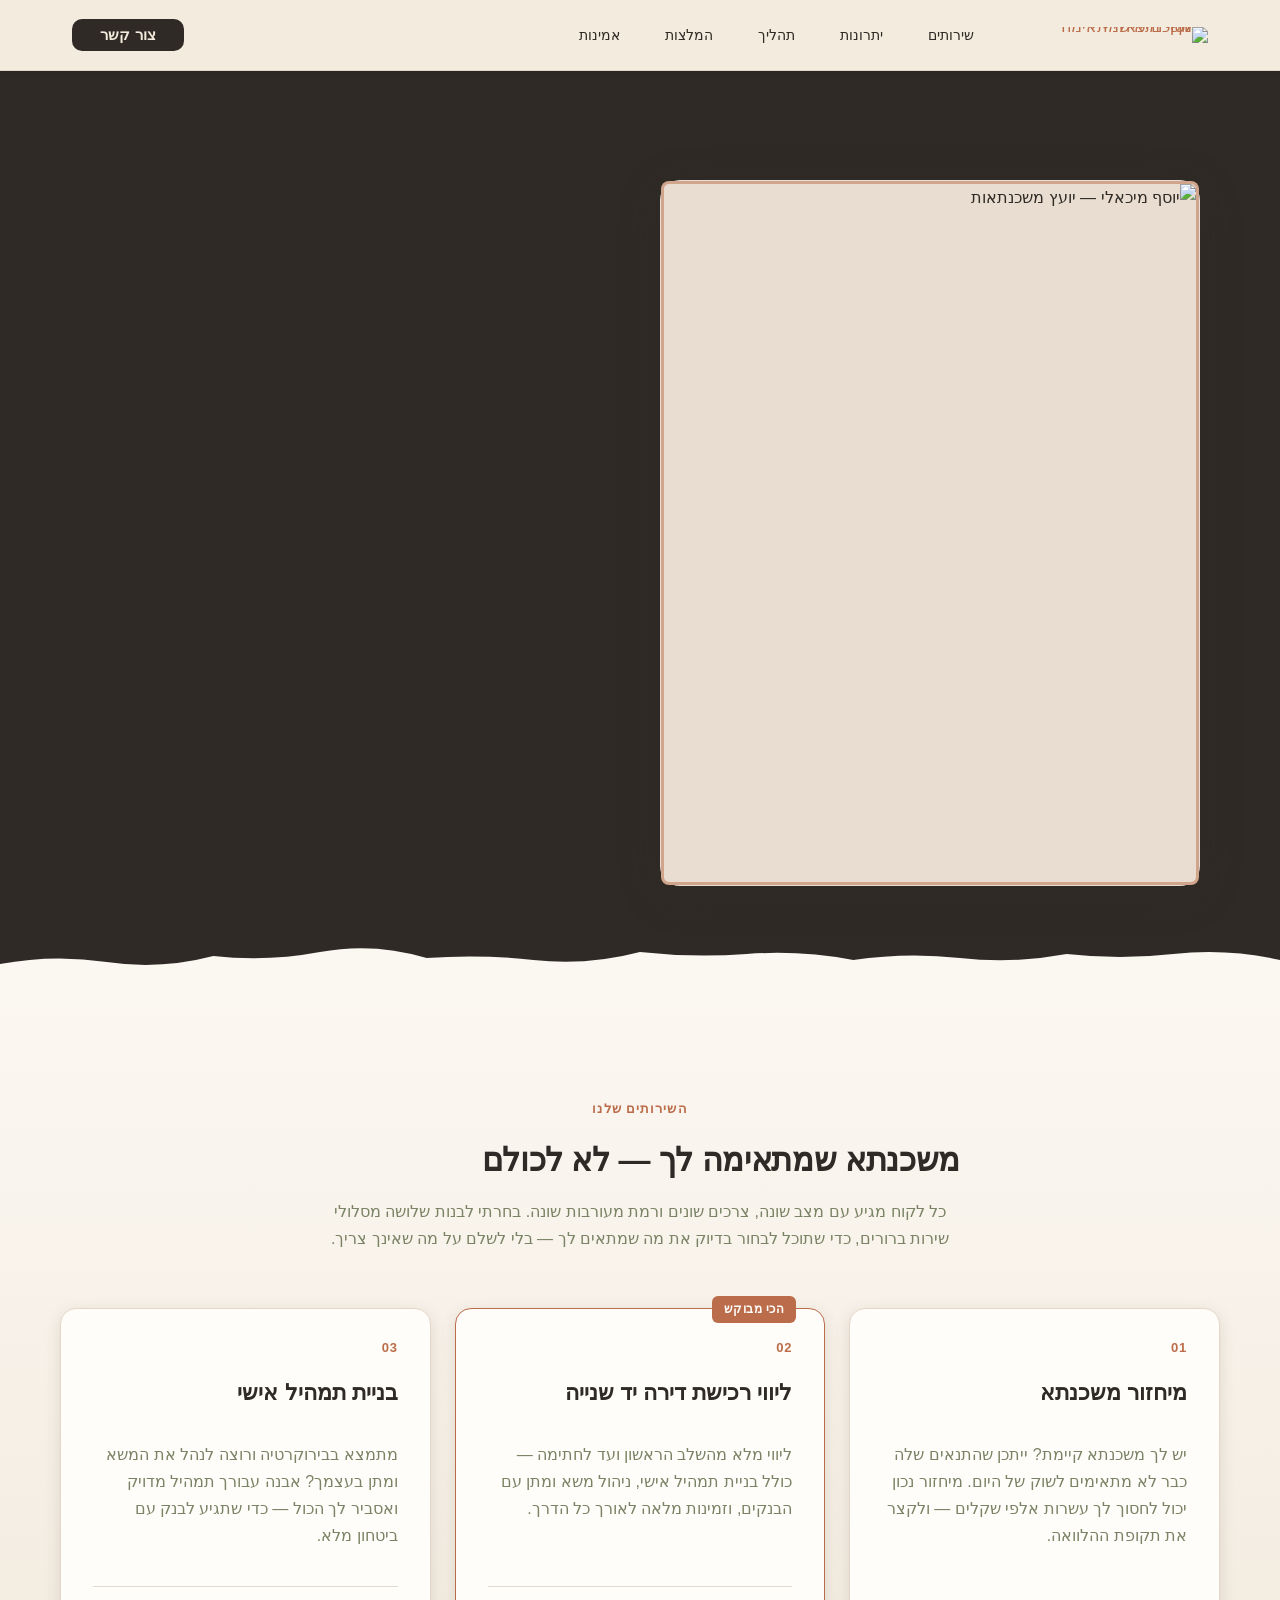
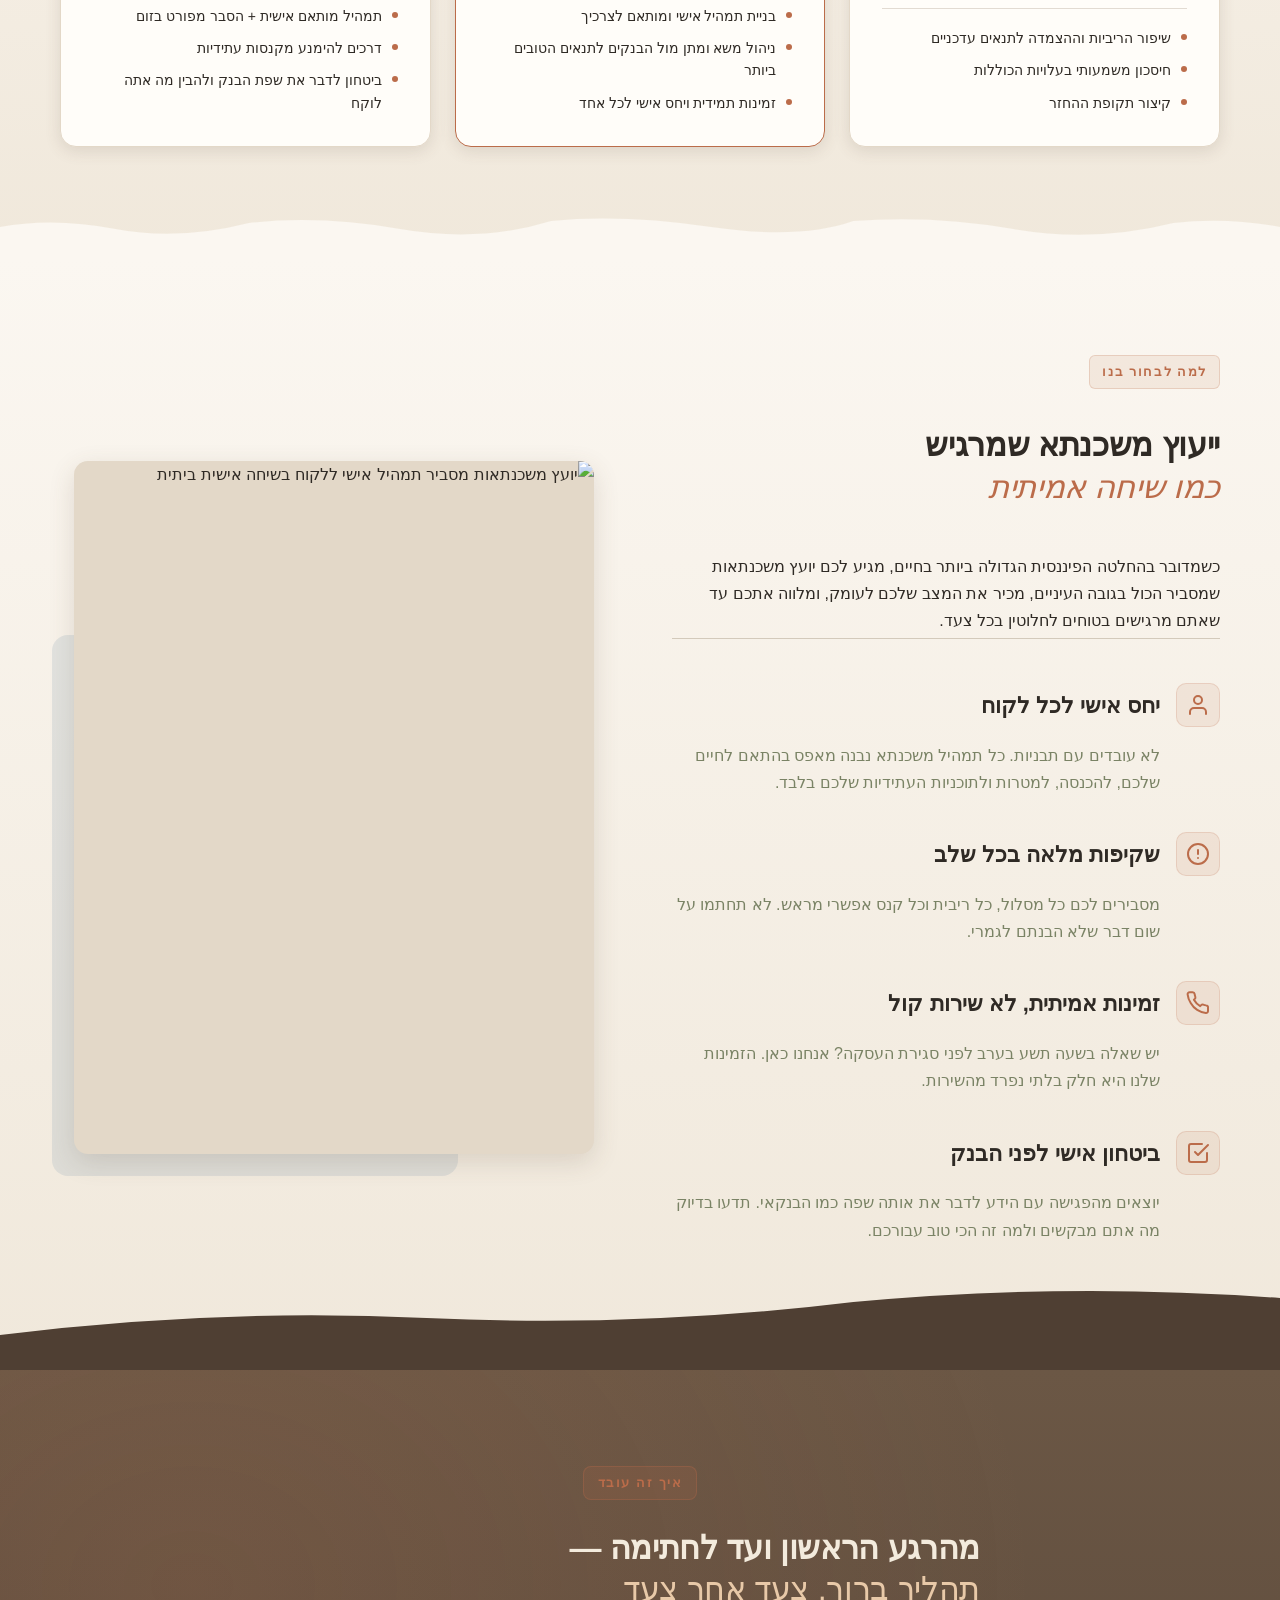
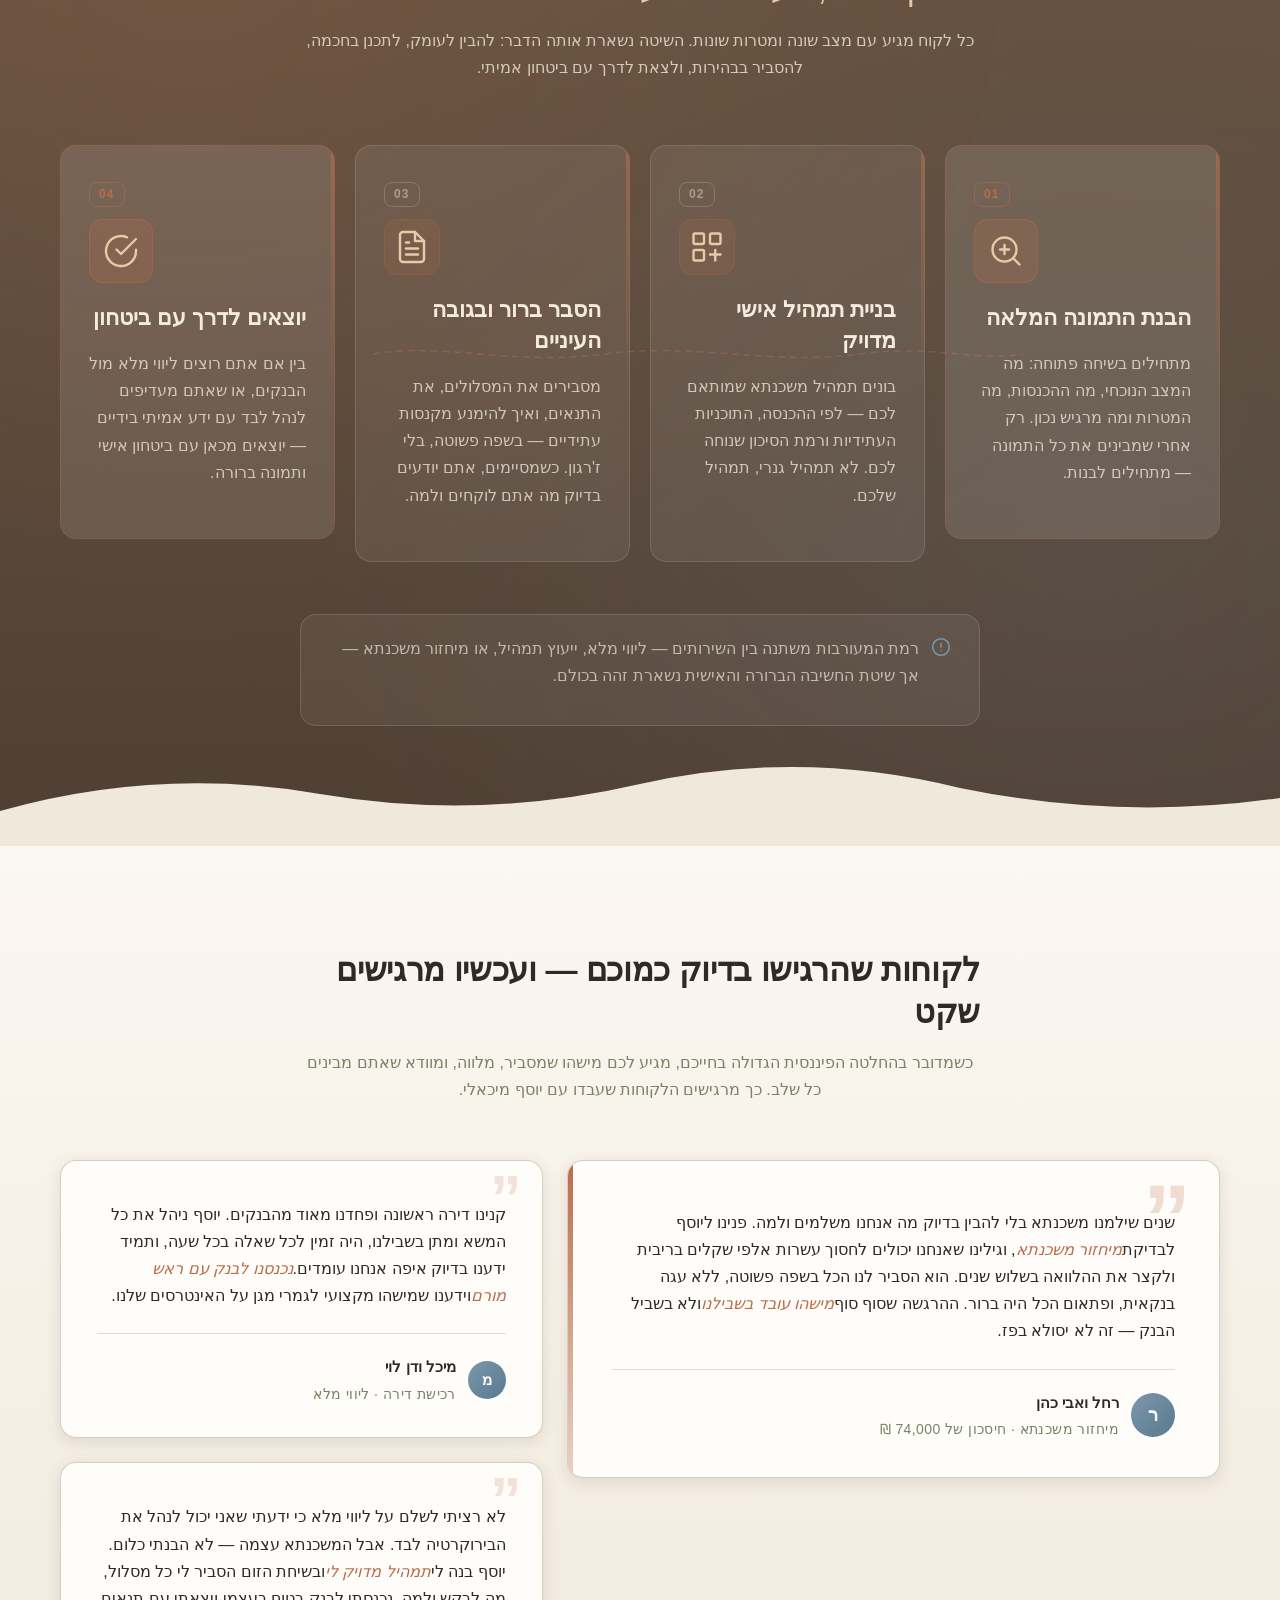
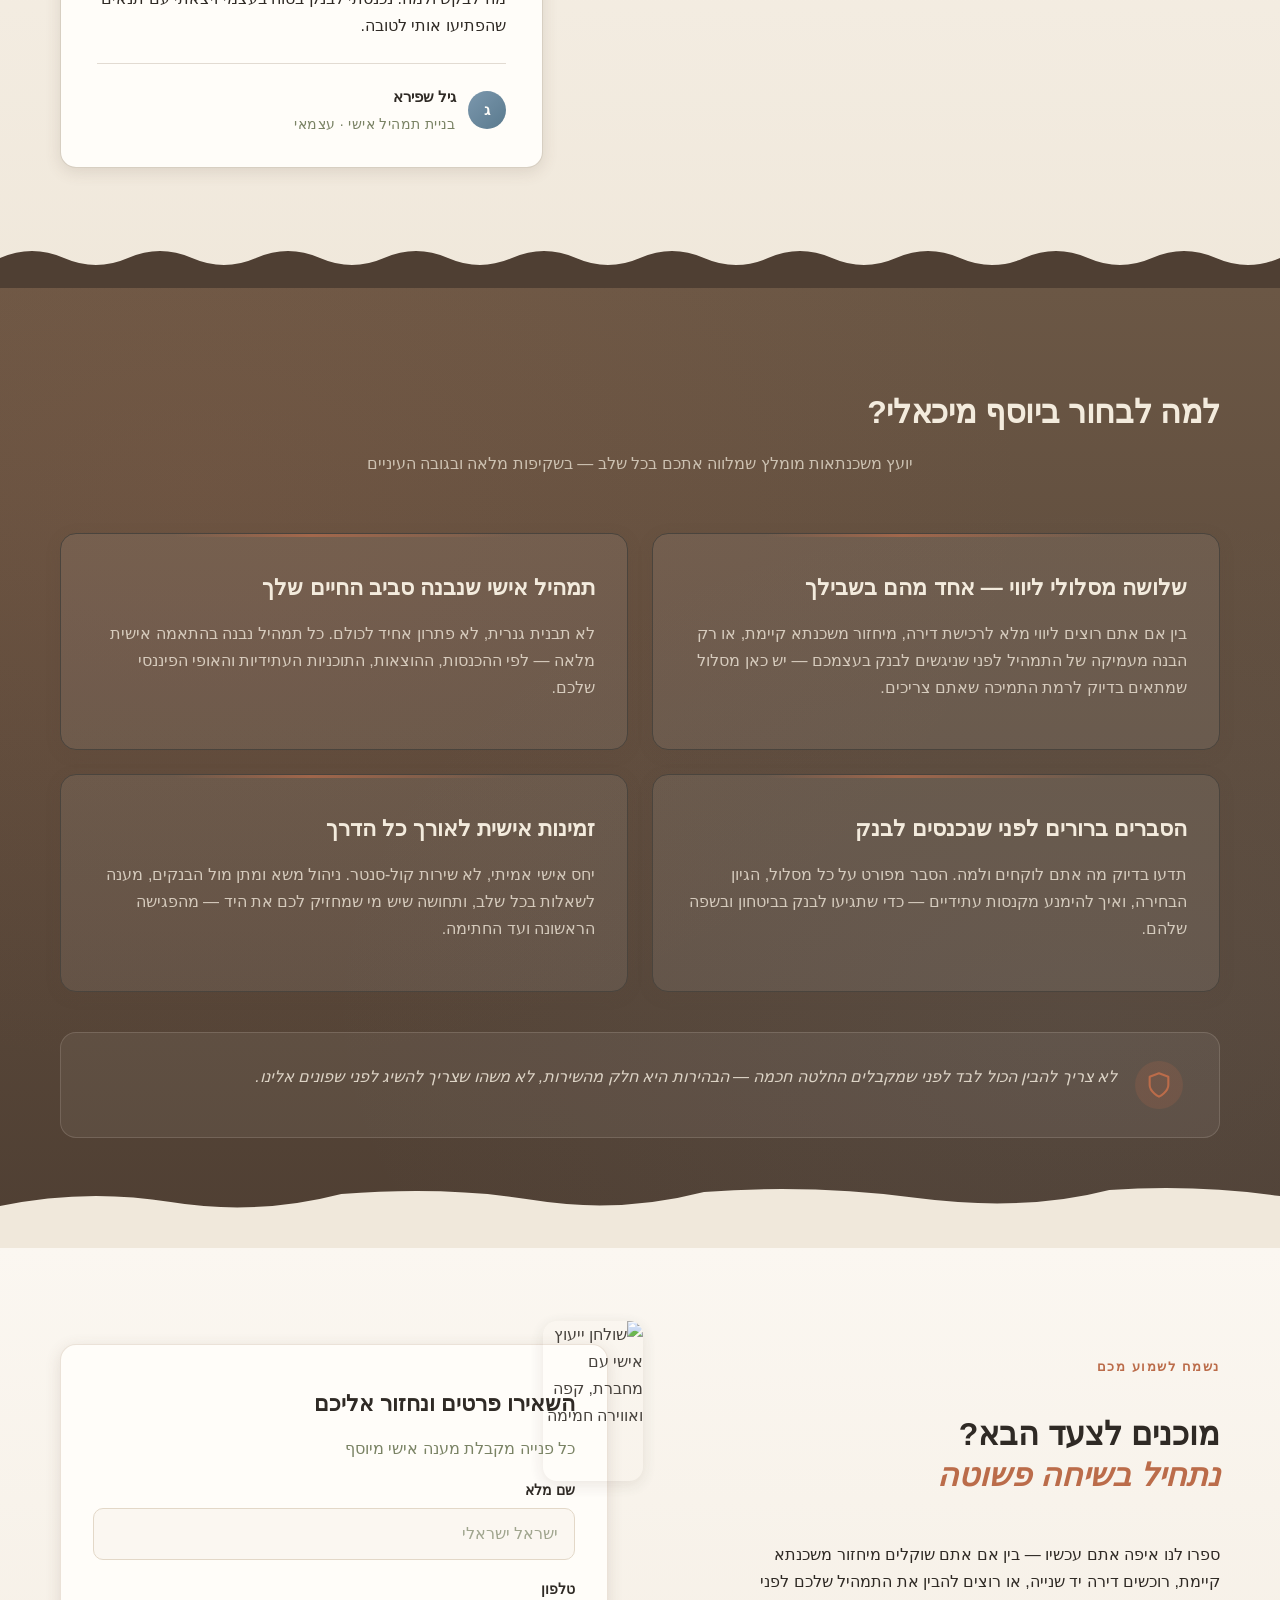
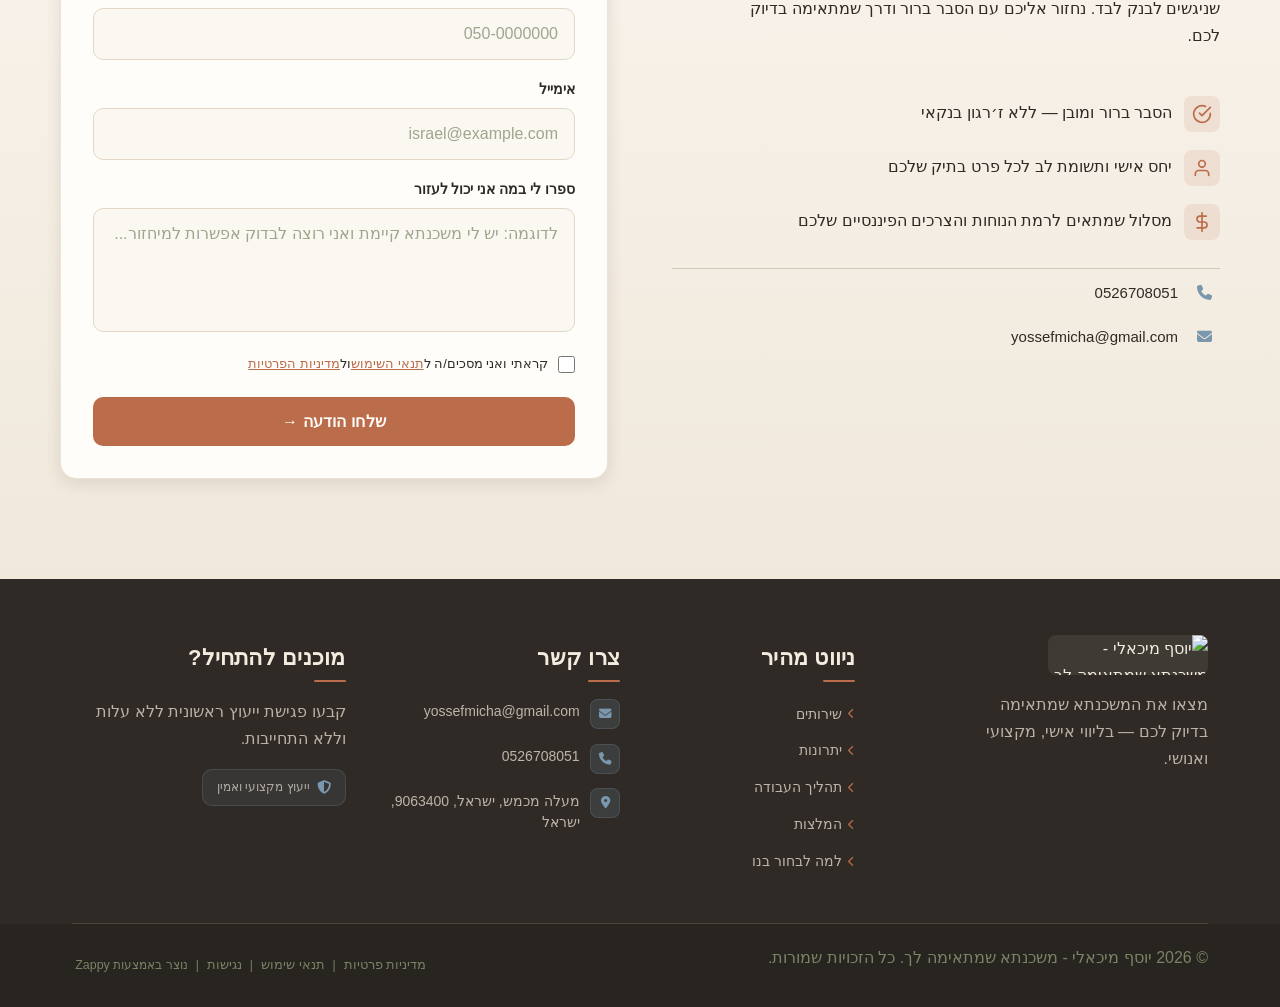
==== commit a7acac8a: "Incremental sync: 1 page(s) — update_image" ====
--- a/public/index.html
+++ b/public/index.html
@@ -1 +1 @@
-<!doctype html><html dir="rtl" lang="he"><head><meta charset="UTF-8"><meta content="width=device-width,initial-scale=1" name="viewport"><meta content="index, follow" name="robots"><title>יועץ משכנתאות מומלץ שחוסך לך כסף — יוסף מיכאלי - משכנתא שמתאימה לך</title><meta content="רוצה משכנתא שעובדת בשבילך? יוסף מיכאלי מציע ייעוץ אישי, שקוף ומקצועי לרכישת דירה ומיחזור משכנתא. חסוך בריבית ותגיע לבנק בביטחון מלא." name="description"><meta content="יועץ משכנתאות מומלץ, מיחזור משכנתא חיסכון בריבית, ייעוץ משכנתא לרכישת דירה יד שנייה, יועץ משכנתאות, תכנון תמהיל הלוואה" name="keywords"><link href="/assets/favicon.ico" rel="icon" type="image/x-icon"><link href="/assets/favicon-16x16.png" rel="icon" type="image/png" sizes="16x16"><link href="/assets/favicon-32x32.png" rel="icon" type="image/png" sizes="32x32"><link href="/assets/favicon-48x48.png" rel="icon" type="image/png" sizes="48x48"><link href="/assets/favicon-192x192.png" rel="icon" type="image/png" sizes="192x192"><link href="/assets/favicon-512x512.png" rel="icon" type="image/png" sizes="512x512"><link href="/assets/apple-touch-icon.png" rel="apple-touch-icon"><script>!function(){"use strict";var t="65981abc-c65f-439b-b1f8-ade1b8e1bbc7",e="https://api.zappy5.com/api/analytics/track",a=18e5,n=2592e6,o=!0,i=!0,r=!0;var s=function(){var e="zappy_visitor_"+t,a=null;try{if(a=localStorage.getItem(e)){var o=JSON.parse(a),i=Date.now();if(i-o.created<n)return o.lastSeen=i,localStorage.setItem(e,JSON.stringify(o)),o.id}}catch(t){console.warn("Zappy Analytics: LocalStorage not available")}var r="zv_"+Date.now()+"_"+Math.random().toString(36).substr(2,9);try{localStorage.setItem(e,JSON.stringify({id:r,created:Date.now(),lastSeen:Date.now()}))}catch(t){}return r}(),c=function(){var e="zappy_session_"+t,n=null;try{if(n=sessionStorage.getItem(e)){var o=JSON.parse(n),i=Date.now();if(i-o.timestamp<a)return o.timestamp=i,sessionStorage.setItem(e,JSON.stringify(o)),o.id}}catch(t){console.warn("Zappy Analytics: SessionStorage not available")}var r="zs_"+Date.now()+"_"+Math.random().toString(36).substr(2,9);try{sessionStorage.setItem(e,JSON.stringify({id:r,timestamp:Date.now()}))}catch(t){}return r}();function l(a,n){n=n||{};var o={website_id:t,event_type:a,page_path:window.location.pathname,referrer:document.referrer||"direct",visitor_id:s,session_id:c,metadata:n};if(navigator.sendBeacon){var i=new Blob([JSON.stringify(o)],{type:"application/json"});navigator.sendBeacon(e,i)}else fetch(e,{method:"POST",headers:{"Content-Type":"application/json"},body:JSON.stringify(o),keepalive:!0}).catch(function(t){console.warn("Zappy Analytics: Failed to track event",t)})}o&&l("pageview",{title:document.title,url:window.location.href}),i&&document.addEventListener("click",function(t){var e=t.target;if("BUTTON"===e.tagName||e.closest("button")){var a="BUTTON"===e.tagName?e:e.closest("button");l("click",{element:"button",text:a.textContent.trim().substring(0,100),id:a.id||null,class:a.className||null})}else if("A"===e.tagName||e.closest("a")){var n="A"===e.tagName?e:e.closest("a");l("navigation",{element:"link",text:n.textContent.trim().substring(0,100),href:n.href,external:n.hostname!==window.location.hostname})}},!0),r&&document.addEventListener("submit",function(t){var e=t.target;l("form_submit",{form_id:e.id||null,form_name:e.name||null,form_action:e.action||null,form_method:e.method||"GET"})},!0);var d=Date.now();window.addEventListener("beforeunload",function(){l("page_unload",{time_on_page:Math.floor((Date.now()-d)/1e3),page_path:window.location.pathname})}),window.zappyAnalytics={track:l,getVisitorId:function(){return s},getSessionId:function(){return c}}}()</script><meta content="יועץ משכנתאות מומלץ שחוסך לך כסף — יוסף מיכאלי - משכנתא שמתאימה לך" property="og:title"><meta content="רוצה משכנתא שעובדת בשבילך? יוסף מיכאלי מציע ייעוץ אישי, שקוף ומקצועי לרכישת דירה ומיחזור משכנתא. חסוך בריבית ותגיע לבנק בביטחון מלא." property="og:description"><meta content="summary_large_image" name="twitter:card"><meta content="יועץ משכנתאות מומלץ שחוסך לך כסף — יוסף מיכאלי - משכנתא שמתאימה לך" name="twitter:title"><meta content="רוצה משכנתא שעובדת בשבילך? יוסף מיכאלי מציע ייעוץ אישי, שקוף ומקצועי לרכישת דירה ומיחזור משכנתא. חסוך בריבית ותגיע לבנק בביטחון מלא." name="twitter:description"><meta content="website" property="og:type"><meta content="he_IL" property="og:locale"><link href="https://cdnjs.cloudflare.com/ajax/libs/font-awesome/6.4.0/css/all.min.css" rel="stylesheet"><link href="/assets/favicon.ico" rel="icon" type="image/x-icon"><link href="/assets/favicon-16x16.png" rel="icon" type="image/png" sizes="16x16"><link href="/assets/favicon-32x32.png" rel="icon" type="image/png" sizes="32x32"><link href="/assets/favicon-48x48.png" rel="icon" type="image/png" sizes="48x48"><link href="/assets/favicon-192x192.png" rel="icon" type="image/png" sizes="192x192"><link href="/assets/favicon-512x512.png" rel="icon" type="image/png" sizes="512x512"><link href="/assets/apple-touch-icon.png" rel="apple-touch-icon"><link href="https://cdn.jsdelivr.net/npm/vanilla-cookieconsent@3/dist/cookieconsent.css" rel="stylesheet"><script src="https://cdn.jsdelivr.net/npm/vanilla-cookieconsent@3/dist/cookieconsent.umd.js"></script><script src="https://cdn.jsdelivr.net/gh/mickidum/acc_toolbar/acctoolbar/acctoolbar.min.js"></script><link href="/styles.css" rel="stylesheet"><style id="zappy-dropdown-submenu-styles">#navMenu li:has(.sub-menu),.nav-menu li:has(.sub-menu),.navbar li:has(.sub-menu),nav li:has(.sub-menu){position:relative}#navMenu .sub-menu,.nav-menu .sub-menu,.navbar .sub-menu,nav .sub-menu{display:block!important;position:absolute!important;top:100%;left:0;min-width:220px;background:#fff;border-radius:8px;box-shadow:0 8px 25px rgba(0,0,0,.15);padding:8px 0;opacity:0;visibility:hidden;transform:translateY(10px);transition:all .3s ease;z-index:1000;list-style:none;pointer-events:none}#navMenu li:hover>.sub-menu,.nav-menu li:hover>.sub-menu,.navbar li:hover>.sub-menu,nav li:hover>.sub-menu{opacity:1!important;visibility:visible!important;transform:translateY(0)!important;pointer-events:auto!important}.sub-menu li{list-style:none;margin:0;padding:0}.sub-menu a{display:block!important;padding:10px 16px!important;color:var(--text-dark,#333)!important;font-weight:500;text-decoration:none;white-space:nowrap;transition:background-color .2s}.sub-menu .zappy-nav-child>a{padding-left:28px!important;font-size:.9em!important;opacity:.85!important}[dir=rtl] .sub-menu .zappy-nav-child>a,html[lang=ar] .sub-menu .zappy-nav-child>a,html[lang=he] .sub-menu .zappy-nav-child>a{padding-left:10px!important;padding-right:28px!important}.sub-menu .zappy-nav-parent>a{font-weight:600!important}.sub-menu a:hover{background-color:#f5f5f5}[dir=rtl] .nav-menu .sub-menu,[dir=rtl] .navbar .sub-menu,[dir=rtl] nav .sub-menu,html[lang=ar] .nav-menu .sub-menu,html[lang=ar] .navbar .sub-menu,html[lang=ar] nav .sub-menu,html[lang=he] .nav-menu .sub-menu,html[lang=he] .navbar .sub-menu,html[lang=he] nav .sub-menu{left:auto!important;right:0!important}.sub-menu:empty,.sub-menu:not(:has(li)):not(:has(> a)),.sub-menu:not(:has(li:not(.zappy-hidden-menu-item))):not(:has(> a)){display:none!important;opacity:0!important;visibility:hidden!important;pointer-events:none!important}li:has(.menu-group-title):hover>.sub-menu{opacity:1!important;visibility:visible!important;transform:translateY(0)!important;pointer-events:auto!important}#navMenu>li>.menu-group-title,.nav-menu>li>.menu-group-title{display:inline-block;padding:.5rem 1rem;cursor:default;user-select:none}@media (max-width:768px){#navMenu .sub-menu,.nav-menu .sub-menu,.navbar .sub-menu,nav .sub-menu{position:static!important;transform:none!important;box-shadow:none!important;background:0 0!important;max-height:0;overflow:hidden;opacity:0;visibility:hidden;transition:max-height .3s ease,opacity .3s ease;padding:0!important;border-radius:0!important}#navMenu .sub-menu.mobile-expanded,.nav-menu .sub-menu.mobile-expanded,.navbar .sub-menu.mobile-expanded{max-height:none!important;overflow-y:visible!important;opacity:1!important;visibility:visible!important;padding:8px 0 8px 16px!important}[dir=rtl] .sub-menu.mobile-expanded,html[lang=he] .sub-menu.mobile-expanded{padding:8px 16px 8px 0!important}#navMenu li:hover>.sub-menu,.nav-menu li:hover>.sub-menu,.navbar li:hover>.sub-menu,nav li:hover>.sub-menu{opacity:0;visibility:hidden;pointer-events:none}#navMenu li>.sub-menu.mobile-expanded,.nav-menu li>.sub-menu.mobile-expanded,.navbar li>.sub-menu.mobile-expanded,nav li>.sub-menu.mobile-expanded{opacity:1!important;visibility:visible!important;pointer-events:auto!important}#navMenu li:has(.sub-menu),.nav-menu li:has(.sub-menu),.navbar li:has(.sub-menu),nav li:has(.sub-menu){display:flex!important;flex-wrap:wrap!important;align-items:center!important;position:relative!important;min-height:44px!important}#navMenu li:has(.sub-menu)>a,.nav-menu li:has(.sub-menu)>a,.navbar li:has(.sub-menu)>a,nav li:has(.sub-menu)>a{flex:1!important;min-width:0!important}#navMenu li:has(.sub-menu)>.menu-group-title,.nav-menu li:has(.sub-menu)>.menu-group-title,.navbar li:has(.sub-menu)>.menu-group-title,nav li:has(.sub-menu)>.menu-group-title{flex:1!important;min-width:0!important;padding:0!important;line-height:inherit!important}#navMenu li:has(.sub-menu)>.sub-menu,.nav-menu li:has(.sub-menu)>.sub-menu,.navbar li:has(.sub-menu)>.sub-menu,nav li:has(.sub-menu)>.sub-menu{flex-basis:100%!important;width:100%!important}#navMenu li:has(.sub-menu)>a [class*=arrow],#navMenu li:has(.sub-menu)>a [class*=chevron],.nav-menu li:has(.sub-menu)>a .fa-angle-down,.nav-menu li:has(.sub-menu)>a .fa-chevron-down,.nav-menu li:has(.sub-menu)>a [class*=arrow],.nav-menu li:has(.sub-menu)>a [class*=chevron],nav li:has(.sub-menu)>a [class*=arrow],nav li:has(.sub-menu)>a [class*=chevron]{display:none!important;visibility:hidden!important}.mobile-submenu-toggle{display:flex!important;align-items:center!important;justify-content:center!important;width:44px!important;height:auto!important;background:0 0!important;border:none!important;cursor:pointer!important;color:var(--text-dark)!important;position:static!important;flex-shrink:0!important;align-self:stretch!important;z-index:2!important;padding:0!important;margin:0!important}.mobile-submenu-toggle::after{content:''!important;width:0!important;height:0!important;border-left:6px solid transparent!important;border-right:6px solid transparent!important;border-top:7px solid currentColor!important;transition:transform .3s ease!important}.mobile-submenu-toggle.expanded::after{transform:rotate(180deg)!important}.sub-menu a{padding:10px 0!important;display:block!important;color:var(--text-dark)!important;white-space:normal!important}.sub-menu .zappy-nav-child>a{padding-left:28px!important;font-size:.9em!important;opacity:.85!important}[dir=rtl] .sub-menu .zappy-nav-child>a,html[lang=ar] .sub-menu .zappy-nav-child>a,html[lang=he] .sub-menu .zappy-nav-child>a{padding-left:0!important;padding-right:28px!important}.sub-menu .zappy-nav-parent>a{font-weight:600!important}#navMenu.active,.nav-menu.active{max-width:100vw!important;overflow-x:hidden!important;box-sizing:border-box!important}.navbar .sub-menu li a,.zappy-products-dropdown .sub-menu a,nav.navbar .sub-menu li a{color:var(--text-dark)!important}}@media (min-width:769px){.mobile-submenu-toggle{display:none!important}}</style><style id="mobile-lang-menu-deployed-css">@media (max-width:768px){.lang-switcher,.nav-container .lang-switcher,.nav-cta-container .lang-switcher,.nav-ecommerce-icons .lang-switcher,.nav-icons-left .lang-switcher,.navbar .lang-switcher,.navbar .nav-cta-container .lang-switcher{display:none!important}.mobile-lang-menu{width:100%;border-top:1px solid rgba(128,128,128,.2);padding:8px 0 0 0;margin-top:8px}.mobile-lang-toggle{display:flex!important;align-items:center;justify-content:space-between;width:100%;padding:12px 16px;background:0 0;border:none;cursor:pointer;font-size:15px;color:inherit;font-family:inherit}.mobile-lang-toggle::after{content:'';display:inline-block;width:8px;height:8px;border-right:2px solid currentColor;border-bottom:2px solid currentColor;transform:rotate(45deg);transition:transform .3s ease;margin-left:8px}.mobile-lang-toggle.expanded::after{transform:rotate(-135deg)}.mobile-lang-options{max-height:0;overflow:hidden;transition:max-height .3s ease}.mobile-lang-options.expanded{max-height:300px}.mobile-lang-option{display:flex!important;align-items:center;gap:10px;padding:10px 24px;text-decoration:none;color:inherit;font-size:14px;font-family:inherit}.mobile-lang-option:hover{background:rgba(128,128,128,.1)}.mobile-lang-option.active{font-weight:600;opacity:.7;pointer-events:none}.mobile-lang-option img{width:20px;height:20px;border-radius:50%}}@media (min-width:769px){.mobile-lang-menu{display:none!important}}</style><style id="zappy-widget-visibility">#mic-access-tool-box,#mic-access-tool-general-button,#mic-init-access-tool #mic-access-tool-box,#mic-init-access-tool #mic-access-tool-general-button,#mic-init-access-tool .mic-access-tool-general-button,._access-icon,._access-menu,.mic-access-tool-box,.mic-access-tool-general-button,div[id*=mic-access-tool-box]{display:none!important;visibility:hidden!important;opacity:0!important;pointer-events:none!important}</style></head><body><nav class="navbar" dir="rtl"><button class="mobile-toggle" aria-label="Menu" id="mobileToggle"><svg viewBox="0 0 24 24" fill="none" height="24" width="24" class="hamburger-icon"><path d="M3 12h18M3 6h18M3 18h18" stroke="currentColor" stroke-width="2" stroke-linecap="round"></path></svg><svg viewBox="0 0 24 24" fill="none" height="24" width="24" class="close-icon" style="display:none"><path d="M18 6L6 18M6 6l12 12" stroke="currentColor" stroke-width="2" stroke-linecap="round"></path></svg></button><button class="phone-header-btn" aria-label="Call" data-phone="0526708051"><svg viewBox="0 0 24 24" fill="currentColor" height="20" width="20"><path d="M22 16.92v3a2 2 0 0 1-2.18 2 19.79 19.79 0 0 1-8.63-3.07 19.5 19.5 0 0 1-6-6 19.79 19.79 0 0 1-3.07-8.67A2 2 0 0 1 4.11 2h3a2 2 0 0 1 2 1.72 12.84 12.84 0 0 0 .7 2.81 2 2 0 0 1-.45 2.11L8.09 9.91a16 16 0 0 0 6 6l1.27-1.27a2 2 0 0 1 2.11-.45 12.84 12.84 0 0 0 2.81.7A2 2 0 0 1 22 16.92z"></path></svg></button><div class="nav-container"><div class="nav-right-group"><div class="nav-brand"><a href="/" class="logo-link"><img alt="יוסף מיכאלי - משכנתא שמתאימה לך" src="/assets/logo.webp" class="logo"></a></div><ul class="nav-menu" id="navMenu"><li><a href="#services">שירותים</a></li><li><a href="#benefits">יתרונות</a></li><li><a href="#process">תהליך</a></li><li><a href="#testimonials">המלצות</a></li><li><a href="#trust-signals">אמינות</a></li></ul></div><div class="nav-cta-container"><a href="#contact" class="nav-cta-btn">צור קשר</a></div></div></nav><script>window.addEventListener("load",function(){const e=document.querySelector(".navbar, nav, header");if(!e)return void console.log("[Navbar] Navbar element not found");let t=document.getElementById("mobileToggle")||document.querySelector(".mobile-toggle")||document.querySelector(".hamburger")||document.querySelector(".hamburger-menu")||document.querySelector(".menu-toggle")||document.querySelector(".burger-menu")||document.querySelector('[aria-label="Menu"]')||document.querySelector('[aria-label="תפריט"]');const o=document.querySelector(".phone-header-btn"),n=window.getComputedStyle(e);let r=n.backgroundColor;if(console.log("[Navbar] Initial navbar background:",r),"transparent"===r||"rgba(0, 0, 0, 0)"===r||r.startsWith("rgba")&&r.includes(", 0)")){const e=n.backgroundImage;if(e&&"none"!==e)console.log("[Navbar] Navbar has background image/gradient, using dark text"),r="rgb(240, 240, 240)";else{const e=window.getComputedStyle(document.body).backgroundColor;console.log("[Navbar] Navbar transparent, using body background:",e),r=e}}const i=r.match(/\d+/g);if(i&&i.length>=3){const e=(.299*parseInt(i[0])+.587*parseInt(i[1])+.114*parseInt(i[2]))/255;console.log("[Navbar] Mobile button colors preserved from Claude CSS (luminance:",e.toFixed(2)+")");const n=document.createElement("style");n.id="zappy-mobile-nav-fix";document.documentElement.lang;document.documentElement.dir,n.textContent='\n        /* Hide mobile buttons on desktop, show only on mobile */\n        @media (min-width: 769px) {\n          .mobile-toggle,\n          .phone-header-btn {\n            display: none !important;\n          }\n        }\n        \n        /* Show and position mobile buttons correctly on mobile */\n        @media (max-width: 768px) {\n          .mobile-toggle,\n          .phone-header-btn {\n            position: absolute !important;\n            top: 50% !important;\n            transform: translateY(-50%) !important;\n            z-index: 1001 !important;\n            display: flex !important;\n            align-items: center !important;\n            justify-content: center !important;\n            width: 36px !important;\n            height: 36px !important;\n            border-radius: 50% !important;\n            border: none !important;\n            cursor: pointer !important;\n            padding: 6px !important;\n            background: none !important;\n            color: var(--nav-text, var(--text-dark)) !important;\n          }\n          \n          /* LTR positioning (default): hamburger LEFT, phone RIGHT */\n          html:not([dir="rtl"]):not([lang="he"]):not([lang="ar"]) .mobile-toggle,\n          html[dir="ltr"] .mobile-toggle {\n            left: 12px !important;\n            right: auto !important;\n          }\n          html:not([dir="rtl"]):not([lang="he"]):not([lang="ar"]) .phone-header-btn,\n          html[dir="ltr"] .phone-header-btn {\n            right: 12px !important;\n            left: auto !important;\n          }\n          \n          /* RTL positioning: hamburger RIGHT, phone LEFT */\n          html[dir="rtl"] .mobile-toggle,\n          html[lang="he"] .mobile-toggle,\n          html[lang="ar"] .mobile-toggle {\n            right: 12px !important;\n            left: auto !important;\n          }\n          html[dir="rtl"] .phone-header-btn,\n          html[lang="he"] .phone-header-btn,\n          html[lang="ar"] .phone-header-btn {\n            left: 12px !important;\n            right: auto !important;\n          }\n          \n          /* CRITICAL: Ensure nav-container has min-height on mobile */\n          /* All children are positioned absolutely/fixed on mobile, so height:auto collapses to 0 */\n          .nav-container {\n            min-height: 70px !important;\n            position: relative !important;\n          }\n          \n          /* Ensure SVG icons are properly sized and inherit color */\n          .mobile-toggle svg,\n          .phone-header-btn svg {\n            width: 24px !important;\n            height: 24px !important;\n            /* Don\'t force display - let JavaScript control hamburger/close toggle */\n          }\n          \n          /* Reset nav-cta-container on mobile - remove desktop box-shadow/padding */\n          /* that creates a visible ghost box when CTA button is hidden */\n          .nav-cta-container {\n            box-shadow: none !important;\n            padding: 0 !important;\n          }\n          \n          /* Hide nav-cta-container entirely on mobile when there\'s no lang-switcher */\n          /* (only the CTA button is inside, and it\'s hidden on mobile) */\n          .nav-cta-container:not(:has(.lang-switcher)) {\n            display: none !important;\n          }\n          \n          /* CRITICAL: Prevent hero image fade gradient from bleeding over headline text */\n          /* The .image-fade-gradient has bottom: -30px (extends below parent) */\n          /* On mobile stacked layout, this overlaps the h1 text below the image */\n          .hero-image-column {\n            overflow: hidden !important;\n          }\n          .image-fade-gradient {\n            bottom: 0 !important;\n          }\n          \n          /* Hide desktop language switcher on mobile - hamburger menu handles it */\n          /* High specificity to override stored CSS */\n          .lang-switcher,\n          .nav-cta-container .lang-switcher,\n          .nav-container .lang-switcher,\n          .navbar .lang-switcher,\n          .navbar .nav-cta-container .lang-switcher {\n            display: none !important;\n          }\n        }\n      ';const r=document.getElementById("zappy-mobile-nav-fix");r&&r.remove(),document.head.appendChild(n),console.log("[Navbar] Critical CSS injected for mobile nav positioning");const l=window.innerWidth<=768;if(t){const e=t.querySelector(".hamburger-icon"),o=t.querySelector(".close-icon");e&&(e.style.setProperty("width","24px","important"),e.style.setProperty("height","24px","important"),e.style.setProperty("display","block","important")),o&&(o.style.setProperty("width","24px","important"),o.style.setProperty("height","24px","important"),o.style.setProperty("display","none","important")),l?(t.style.setProperty("position","absolute","important"),t.style.setProperty("top","50%","important"),t.style.setProperty("transform","translateY(-50%)","important"),t.style.setProperty("z-index","1001","important"),t.style.removeProperty("left"),t.style.removeProperty("right"),console.log("[Navbar] Mobile toggle positioning applied (mobile viewport)")):(t.style.removeProperty("position"),t.style.removeProperty("top"),t.style.removeProperty("transform"),t.style.removeProperty("z-index"),t.style.removeProperty("left"),t.style.removeProperty("right"),console.log("[Navbar] Desktop viewport - cleared mobile toggle inline positioning"))}if(o){const e=o.querySelector("svg");e&&(e.style.width="24px",e.style.height="24px",e.setAttribute("width","24"),e.setAttribute("height","24")),l?(o.style.setProperty("position","absolute","important"),o.style.setProperty("top","50%","important"),o.style.setProperty("transform","translateY(-50%)","important"),o.style.setProperty("z-index","1001","important"),o.style.removeProperty("left"),o.style.removeProperty("right"),console.log("[Navbar] Phone button positioning applied (mobile viewport)")):(o.style.removeProperty("position"),o.style.removeProperty("top"),o.style.removeProperty("transform"),o.style.removeProperty("z-index"),o.style.removeProperty("left"),o.style.removeProperty("right"),console.log("[Navbar] Desktop viewport - cleared phone button inline positioning"))}}else console.log("[Navbar] Could not parse background color:",r);t=document.getElementById("mobileToggle")||document.querySelector(".mobile-toggle")||document.querySelector(".hamburger")||document.querySelector(".hamburger-menu")||document.querySelector(".menu-toggle")||document.querySelector(".burger-menu")||document.querySelector('[aria-label="Menu"]')||document.querySelector('[aria-label="תפריט"]');const l=document.getElementById("navMenu")||document.querySelector(".nav-menu")||document.querySelector(".nav-links")||document.querySelector("nav ul:not(.submenu)");if(!t||!l)return void console.log("[Navbar] Mobile toggle or menu not found:",{toggle:!!t,menu:!!l});l.id||(l.id="navMenu"),console.log("[Navbar] Initializing mobile menu...");const a=t.cloneNode(!0);t.parentNode.replaceChild(a,t),a.addEventListener("click",function(e){e.preventDefault(),e.stopPropagation();const t=this.querySelector(".hamburger-icon"),o=this.querySelector(".close-icon");l.classList.contains("active")?(l.classList.remove("active"),t&&t.style.setProperty("display","block","important"),o&&o.style.setProperty("display","none","important"),document.body.style.overflow="",console.log("[Navbar] Menu closed")):(l.classList.add("active"),t&&t.style.setProperty("display","none","important"),o&&o.style.setProperty("display","block","important"),document.body.style.overflow="hidden",console.log("[Navbar] Menu opened"))}),l.querySelectorAll("a").forEach(function(e){e.addEventListener("click",function(){if("#"===this.getAttribute("href"))return;const e=a.querySelector(".hamburger-icon"),t=a.querySelector(".close-icon");l.classList.remove("active"),e&&e.style.setProperty("display","block","important"),t&&t.style.setProperty("display","none","important"),document.body.style.overflow="",console.log("[Navbar] Menu closed (link clicked)")})});var s=l.querySelectorAll(".dropdown-toggle");s.forEach(function(e){e.addEventListener("click",function(e){e.preventDefault(),e.stopPropagation();var t=this.closest(".nav-dropdown");t&&(t.parentNode.querySelectorAll(".nav-dropdown.open").forEach(function(e){e!==t&&e.classList.remove("open")}),t.classList.toggle("open"),console.log("[Navbar] Dropdown toggled:",t.classList.contains("open")?"open":"closed"))})}),document.addEventListener("click",function(e){e.target.closest(".nav-dropdown")||document.querySelectorAll(".nav-dropdown.open").forEach(function(e){e.classList.remove("open")})}),console.log("[Navbar] Dropdown handlers initialized for "+s.length+" dropdowns"),o&&o.addEventListener("click",function(){const e=document.querySelectorAll('a[href^="tel:"]'),t=e.length>0?e[0].getAttribute("href").replace("tel:",""):"0526708051";window.location.href="tel:"+t,console.log("[Navbar] Phone button clicked")}),console.log("[Navbar] Mobile menu initialized successfully");const p=function(){const e=document.querySelector(".whatsapp-float");e&&(window.innerWidth>=769?(e.style.setProperty("display","none","important"),e.style.setProperty("visibility","hidden","important"),e.style.setProperty("opacity","0","important"),e.style.setProperty("pointer-events","none","important"),console.log("[WhatsApp] Button hidden on desktop")):(e.style.removeProperty("display"),e.style.removeProperty("visibility"),e.style.removeProperty("opacity"),e.style.removeProperty("pointer-events"),console.log("[WhatsApp] Button visible on mobile")))};let c;p(),window.addEventListener("resize",function(){clearTimeout(c),c=setTimeout(p,100)})})</script><main><section class="index-hero-section" data-layout-spec="בית-hero" dir="rtl" id="hero" data-hero-type="fullscreen-scrim"><div class="index-hero-bg"><img alt="יועץ משכנתאות מקצועי בפגישה אישית עם לקוחות בבית" src="/assets/site-index-hero-image-1.webp" data-context="Warm daylight home consultation scene: a friendly Israeli mortgage advisor sitting across a dining table from a couple, notebook pages and printed mortgage documents spread on the table, a steaming coffee cup nearby, natural sunlight streaming through a window, relaxed and trusting body language, warm home interior with wooden furniture, soft cream and terracotta tones, photorealistic, wide angle, horizontal format, no text overlays" data-placeholder="index-hero-image-1" height="900" width="1440" data-hero-bg="true"></div><div class="index-hero-scrim" aria-hidden="true"></div><div class="index-hero-container"><div class="index-hero-card"><div class="index-hero-headshot-wrap"><img alt="יוסף מיכאלי — יועץ משכנתאות" src="" class="index-hero-headshot" data-context="Professional headshot portrait of Yosef Michaeli, Israeli mortgage advisor, warm friendly smile, looking directly at camera, clean neutral background, natural light, shoulders up, professional yet approachable, photorealistic" data-placeholder="index-hero-headshot" height="120" width="120"></div><span class="index-hero-label">יועץ משכנתאות מומלץ</span><h1 class="index-hero-h1">המשכנתא שמתאימה לך —<br><em>לא לכולם</em></h1><h3 class="index-hero-subtitle">שלושה מסלולי שירות מותאמים אישית: מיחזור משכנתא לשיפור תנאים וחיסכון בריבית, ליווי מלא לרכישת דירה עם בניית תמהיל וניהול משא ומתן מול הבנקים, ופגישת תמהיל אישי לאנשים שרוצים להבין הכול לפני שמגיעים לבנק בעצמם.</h3><div class="index-hero-ctas"><a href="#contact" class="index-hero-btn-primary">בואו נדבר אישית</a><a href="#services" class="index-hero-btn-secondary">לשלושת מסלולי השירות</a></div><div class="index-hero-trust"><span class="index-hero-trust-dot" aria-hidden="true"></span><small>שקיפות מלאה · הסברים בגובה העיניים · ליווי אישי לכל לקוח</small></div></div></div><div class="index-hero-divider-wrapper"><svg viewBox="0 0 1440 72" xmlns="http://www.w3.org/2000/svg" aria-hidden="true" data-no-icon-edit="true" preserveAspectRatio="none"><path d="M0,72 L0,38 Q60,28 120,36 T240,30 Q300,36 360,26 T480,32 Q540,28 600,34 T720,26 Q780,32 840,28 T960,34 Q1020,26 1080,32 T1200,28 Q1260,34 1320,28 T1440,34 L1440,72 Z" fill="#FBF7F1"></path></svg></div></section><section class="index-services-section" data-layout-spec="בית-services" dir="rtl" id="services"><div class="index-services-container"><div class="index-services-intro"><span class="index-services-eyebrow">השירותים שלנו</span><h2 class="index-services-title">משכנתא שמתאימה לך — לא לכולם</h2><p class="index-services-subtitle">כל לקוח מגיע עם מצב שונה, צרכים שונים ורמת מעורבות שונה. בחרתי לבנות שלושה מסלולי שירות ברורים, כדי שתוכל לבחור בדיוק את מה שמתאים לך — בלי לשלם על מה שאינך צריך.</p></div><div class="index-services-grid"><article class="index-services-card"><div class="index-services-card-number">01</div><h3 class="index-services-card-title">מיחזור משכנתא</h3><p class="index-services-card-desc">יש לך משכנתא קיימת? ייתכן שהתנאים שלה כבר לא מתאימים לשוק של היום. מיחזור נכון יכול לחסוך לך עשרות אלפי שקלים — ולקצר את תקופת ההלוואה.</p><ul class="index-services-bullets"><li>שיפור הריביות וההצמדה לתנאים עדכניים</li><li>חיסכון משמעותי בעלויות הכוללות</li><li>קיצור תקופת ההחזר</li></ul></article><article class="index-services-card index-services-card--featured"><div class="index-services-card-number">02</div><h3 class="index-services-card-title">ליווי רכישת דירה יד שנייה</h3><p class="index-services-card-desc">ליווי מלא מהשלב הראשון ועד לחתימה — כולל בניית תמהיל אישי, ניהול משא ומתן עם הבנקים, וזמינות מלאה לאורך כל הדרך.</p><ul class="index-services-bullets"><li>בניית תמהיל אישי ומותאם לצרכיך</li><li>ניהול משא ומתן מול הבנקים לתנאים הטובים ביותר</li><li>זמינות תמידית ויחס אישי לכל אחד</li></ul></article><article class="index-services-card"><div class="index-services-card-number">03</div><h3 class="index-services-card-title">בניית תמהיל אישי</h3><p class="index-services-card-desc">מתמצא בבירוקרטיה ורוצה לנהל את המשא ומתן בעצמך? אבנה עבורך תמהיל מדויק ואסביר לך הכול — כדי שתגיע לבנק עם ביטחון מלא.</p><ul class="index-services-bullets"><li>תמהיל מותאם אישית + הסבר מפורט בזום</li><li>דרכים להימנע מקנסות עתידיות</li><li>ביטחון לדבר את שפת הבנק ולהבין מה אתה לוקח</li></ul></article></div></div><div class="index-services-divider-wrapper"><svg viewBox="0 0 1440 80" xmlns="http://www.w3.org/2000/svg" aria-hidden="true" data-no-icon-edit="true" preserveAspectRatio="none"><path d="M0,80 L0,48 Q60,38 130,50 T280,44 Q360,36 450,50 T620,42 Q700,35 800,48 T960,42 Q1050,36 1140,50 T1320,44 Q1380,38 1440,48 L1440,80 Z" fill="#FBF7F1"></path></svg></div></section><section class="index-benefits-section" data-layout-spec="בית-benefits" dir="rtl" id="benefits"><div class="index-benefits-container"><div class="index-benefits-grid"><div class="index-benefits-content"><span class="index-benefits-eyebrow">למה לבחור בנו</span><h2 class="index-benefits-heading">ייעוץ משכנתא שמרגיש<br><em>כמו שיחה אמיתית</em></h2><p class="index-benefits-intro">כשמדובר בהחלטה הפיננסית הגדולה ביותר בחיים, מגיע לכם יועץ משכנתאות שמסביר הכול בגובה העיניים, מכיר את המצב שלכם לעומק, ומלווה אתכם עד שאתם מרגישים בטוחים לחלוטין בכל צעד.</p><ul class="index-benefits-list"><li class="index-benefits-item"><div class="index-benefits-icon-wrap"><svg viewBox="0 0 24 24" xmlns="http://www.w3.org/2000/svg" data-element-type="icon" data-icon-type="svg" fill="none" height="24" stroke="currentColor" stroke-linecap="round" stroke-linejoin="round" stroke-width="2" width="24" aria-hidden="true"><path d="M20 21v-2a4 4 0 0 0-4-4H8a4 4 0 0 0-4 4v2"></path><circle cx="12" cy="7" r="4"></circle></svg></div><div class="index-benefits-item-content"><h3 class="index-benefits-item-title">יחס אישי לכל לקוח</h3><p class="index-benefits-item-text">לא עובדים עם תבניות. כל תמהיל משכנתא נבנה מאפס בהתאם לחיים שלכם, להכנסה, למטרות ולתוכניות העתידיות שלכם בלבד.</p></div></li><li class="index-benefits-item"><div class="index-benefits-icon-wrap"><svg viewBox="0 0 24 24" xmlns="http://www.w3.org/2000/svg" data-element-type="icon" data-icon-type="svg" fill="none" height="24" stroke="currentColor" stroke-linecap="round" stroke-linejoin="round" stroke-width="2" width="24" aria-hidden="true"><circle cx="12" cy="12" r="10"></circle><line x1="12" x2="12" y1="8" y2="12"></line><line x1="12" x2="12.01" y1="16" y2="16"></line></svg></div><div class="index-benefits-item-content"><h3 class="index-benefits-item-title">שקיפות מלאה בכל שלב</h3><p class="index-benefits-item-text">מסבירים לכם כל מסלול, כל ריבית וכל קנס אפשרי מראש. לא תחתמו על שום דבר שלא הבנתם לגמרי.</p></div></li><li class="index-benefits-item"><div class="index-benefits-icon-wrap"><svg viewBox="0 0 24 24" xmlns="http://www.w3.org/2000/svg" data-element-type="icon" data-icon-type="svg" fill="none" height="24" stroke="currentColor" stroke-linecap="round" stroke-linejoin="round" stroke-width="2" width="24" aria-hidden="true"><path d="M22 16.92v3a2 2 0 0 1-2.18 2 19.79 19.79 0 0 1-8.63-3.07A19.5 19.5 0 0 1 4.69 12 19.79 19.79 0 0 1 1.61 3.41 2 2 0 0 1 3.6 1.22h3a2 2 0 0 1 2 1.72c.127.96.361 1.903.7 2.81a2 2 0 0 1-.45 2.11L7.91 8.82a16 16 0 0 0 6.29 6.29l.98-.98a2 2 0 0 1 2.11-.45c.907.339 1.85.573 2.81.7A2 2 0 0 1 22 16.92z"></path></svg></div><div class="index-benefits-item-content"><h3 class="index-benefits-item-title">זמינות אמיתית, לא שירות קול</h3><p class="index-benefits-item-text">יש שאלה בשעה תשע בערב לפני סגירת העסקה? אנחנו כאן. הזמינות שלנו היא חלק בלתי נפרד מהשירות.</p></div></li><li class="index-benefits-item"><div class="index-benefits-icon-wrap"><svg viewBox="0 0 24 24" xmlns="http://www.w3.org/2000/svg" data-element-type="icon" data-icon-type="svg" fill="none" height="24" stroke="currentColor" stroke-linecap="round" stroke-linejoin="round" stroke-width="2" width="24" aria-hidden="true"><polyline points="9 11 12 14 22 4"></polyline><path d="M21 12v7a2 2 0 0 1-2 2H5a2 2 0 0 1-2-2V5a2 2 0 0 1 2-2h11"></path></svg></div><div class="index-benefits-item-content"><h3 class="index-benefits-item-title">ביטחון אישי לפני הבנק</h3><p class="index-benefits-item-text">יוצאים מהפגישה עם הידע לדבר את אותה שפה כמו הבנקאי. תדעו בדיוק מה אתם מבקשים ולמה זה הכי טוב עבורכם.</p></div></li></ul></div><div class="index-benefits-image-col"><div class="index-benefits-image-wrapper"><div class="index-benefits-backplate" aria-hidden="true"></div><figure class="index-benefits-figure"><img alt="יועץ משכנתאות מסביר תמהיל אישי ללקוח בשיחה אישית ביתית" src="/assets/site-index-benefits-image-1.webp" class="index-benefits-photo" data-context="Warm, intimate home setting showing a mortgage advisor and client sitting at a kitchen table, having a face-to-face conversation. Open notebooks with handwritten notes and highlighted pages visible on the table. Natural light, soft warm tones, genuine human connection. No formal office setting — feels like a trusted friend explaining financial options clearly. Israeli-style home environment, relaxed and personal atmosphere." data-placeholder="index-benefits-image-1" height="740" width="600"></figure></div></div></div></div><div class="index-benefits-divider-wrapper"><svg viewBox="0 0 1200 90" xmlns="http://www.w3.org/2000/svg" aria-hidden="true" data-no-icon-edit="true" preserveAspectRatio="none"><path d="M0,90 L0,55 Q200,28 400,38 Q600,48 800,22 Q1000,2 1200,18 L1200,90 Z" fill="#4F3F33"></path></svg></div></section><section class="index-process-section" data-layout-spec="בית-process" dir="rtl" id="process"><div class="index-process-container"><div class="index-process-header"><span class="index-process-label">איך זה עובד</span><h2 class="index-process-title">מהרגע הראשון ועד לחתימה —<br><em>תהליך ברור, צעד אחר צעד</em></h2><p class="index-process-subtitle">כל לקוח מגיע עם מצב שונה ומטרות שונות. השיטה נשארת אותה הדבר: להבין לעומק, לתכנן בחכמה, להסביר בבהירות, ולצאת לדרך עם ביטחון אמיתי.</p></div><div class="index-process-steps"><div class="index-process-connectors" aria-hidden="true"><svg viewBox="0 0 900 40" xmlns="http://www.w3.org/2000/svg" aria-hidden="true" data-no-icon-edit="true" preserveAspectRatio="none"><path d="M220,20 C280,8 340,32 420,20 C500,8 560,32 640,20 C700,10 740,28 780,20" fill="none" stroke="rgba(187,108,74,0.35)" stroke-dasharray="6 4" stroke-width="1.5"></path></svg></div><article class="index-process-step index-process-step--first"><div class="index-process-step-number" aria-label="שלב ראשון">01</div><div class="index-process-step-icon"><svg viewBox="0 0 24 24" xmlns="http://www.w3.org/2000/svg" data-element-type="icon" data-icon-type="svg" fill="none" height="36" stroke="currentColor" stroke-linecap="round" stroke-linejoin="round" stroke-width="1.6" width="36"><circle cx="11" cy="11" r="8"></circle><path d="m21 21-4.35-4.35"></path><path d="M11 8v6M8 11h6"></path></svg></div><div class="index-process-step-content"><h3>הבנת התמונה המלאה</h3><p>מתחילים בשיחה פתוחה: מה המצב הנוכחי, מה ההכנסות, מה המטרות ומה מרגיש נכון. רק אחרי שמבינים את כל התמונה — מתחילים לבנות.</p></div><div class="index-process-step-accent" aria-hidden="true"></div></article><article class="index-process-step"><div class="index-process-step-number" aria-label="שלב שני">02</div><div class="index-process-step-icon"><svg viewBox="0 0 24 24" xmlns="http://www.w3.org/2000/svg" data-element-type="icon" data-icon-type="svg" fill="none" height="36" stroke="currentColor" stroke-linecap="round" stroke-linejoin="round" stroke-width="1.6" width="36"><rect height="7" rx="1" width="7" x="3" y="3"></rect><rect height="7" rx="1" width="7" x="14" y="3"></rect><rect height="7" rx="1" width="7" x="3" y="14"></rect><path d="M14 17h7M17.5 14v7"></path></svg></div><div class="index-process-step-content"><h3>בניית תמהיל אישי מדויק</h3><p>בונים תמהיל משכנתא שמותאם לכם — לפי ההכנסה, התוכניות העתידיות ורמת הסיכון שנוחה לכם. לא תמהיל גנרי, תמהיל שלכם.</p></div><div class="index-process-step-accent" aria-hidden="true"></div></article><article class="index-process-step"><div class="index-process-step-number" aria-label="שלב שלישי">03</div><div class="index-process-step-icon"><svg viewBox="0 0 24 24" xmlns="http://www.w3.org/2000/svg" data-element-type="icon" data-icon-type="svg" fill="none" height="36" stroke="currentColor" stroke-linecap="round" stroke-linejoin="round" stroke-width="1.6" width="36"><path d="M14 2H6a2 2 0 0 0-2 2v16a2 2 0 0 0 2 2h12a2 2 0 0 0 2-2V8z"></path><polyline points="14 2 14 8 20 8"></polyline><line x1="16" x2="8" y1="13" y2="13"></line><line x1="16" x2="8" y1="17" y2="17"></line><polyline points="10 9 9 9 8 9"></polyline></svg></div><div class="index-process-step-content"><h3>הסבר ברור ובגובה העיניים</h3><p>מסבירים את המסלולים, את התנאים, ואיך להימנע מקנסות עתידיים — בשפה פשוטה, בלי ז'רגון. כשמסיימים, אתם יודעים בדיוק מה אתם לוקחים ולמה.</p></div><div class="index-process-step-accent" aria-hidden="true"></div></article><article class="index-process-step index-process-step--last"><div class="index-process-step-number" aria-label="שלב רביעי">04</div><div class="index-process-step-icon"><svg viewBox="0 0 24 24" xmlns="http://www.w3.org/2000/svg" data-element-type="icon" data-icon-type="svg" fill="none" height="36" stroke="currentColor" stroke-linecap="round" stroke-linejoin="round" stroke-width="1.6" width="36"><path d="M22 11.08V12a10 10 0 1 1-5.93-9.14"></path><polyline points="22 4 12 14.01 9 11.01"></polyline></svg></div><div class="index-process-step-content"><h3>יוצאים לדרך עם ביטחון</h3><p>בין אם אתם רוצים ליווי מלא מול הבנקים, או שאתם מעדיפים לנהל לבד עם ידע אמיתי בידיים — יוצאים מכאן עם ביטחון אישי ותמונה ברורה.</p></div><div class="index-process-step-accent" aria-hidden="true"></div></article></div><div class="index-process-footnote"><div class="index-process-footnote-inner"><span class="index-process-footnote-icon" aria-hidden="true"><svg viewBox="0 0 24 24" xmlns="http://www.w3.org/2000/svg" data-element-type="icon" data-icon-type="svg" fill="none" height="20" stroke="currentColor" stroke-linecap="round" stroke-linejoin="round" stroke-width="1.8" width="20"><circle cx="12" cy="12" r="10"></circle><line x1="12" x2="12" y1="8" y2="12"></line><line x1="12" x2="12.01" y1="16" y2="16"></line></svg></span><p>רמת המעורבות משתנה בין השירותים — ליווי מלא, ייעוץ תמהיל, או מיחזור משכנתא — אך שיטת החשיבה הברורה והאישית נשארת זהה בכולם.</p></div></div></div><div class="index-process-divider-wrapper"><svg viewBox="0 0 1440 90" xmlns="http://www.w3.org/2000/svg" aria-hidden="true" data-no-icon-edit="true" preserveAspectRatio="none"><path d="M0,90 L0,55 Q180,10 360,38 Q540,65 720,28 Q900,-8 1080,32 Q1260,65 1440,42 L1440,90 Z" fill="#F0E8DB"></path></svg></div></section><section class="index-testimonials-section" data-layout-spec="בית-testimonials" dir="rtl" id="testimonials"><div class="index-testimonials-container"><div class="index-testimonials-header"><h2 class="index-testimonials-title">לקוחות שהרגישו בדיוק כמוכם — ועכשיו מרגישים שקט</h2><p class="index-testimonials-subtitle">כשמדובר בהחלטה הפיננסית הגדולה בחייכם, מגיע לכם מישהו שמסביר, מלווה, ומוודא שאתם מבינים כל שלב. כך מרגישים הלקוחות שעבדו עם יוסף מיכאלי.</p></div><div class="index-testimonials-grid"><article class="index-testimonials-card index-testimonials-card--large"><div class="index-testimonials-quote-mark" aria-hidden="true">”</div><blockquote class="index-testimonials-quote"><p>שנים שילמנו משכנתא בלי להבין בדיוק מה אנחנו משלמים ולמה. פנינו ליוסף לבדיקת<em class="index-testimonials-emphasis">מיחזור משכנתא</em>, וגילינו שאנחנו יכולים לחסוך עשרות אלפי שקלים בריבית ולקצר את ההלוואה בשלוש שנים. הוא הסביר לנו הכל בשפה פשוטה, ללא עגה בנקאית, ופתאום הכל היה ברור. ההרגשה שסוף סוף<em class="index-testimonials-emphasis">מישהו עובד בשבילנו</em>ולא בשביל הבנק — זה לא יסולא בפז.</p></blockquote><footer class="index-testimonials-author"><div class="index-testimonials-author-avatar" aria-hidden="true"><span>ר</span></div><div class="index-testimonials-author-info"><strong class="index-testimonials-author-name">רחל ואבי כהן</strong><small class="index-testimonials-author-role">מיחזור משכנתא · חיסכון של 74,000 ₪</small></div></footer></article><div class="index-testimonials-stack"><article class="index-testimonials-card index-testimonials-card--small"><div class="index-testimonials-quote-mark index-testimonials-quote-mark--sm" aria-hidden="true">”</div><blockquote class="index-testimonials-quote"><p>קנינו דירה ראשונה ופחדנו מאוד מהבנקים. יוסף ניהל את כל המשא ומתן בשבילנו, היה זמין לכל שאלה בכל שעה, ותמיד ידענו בדיוק איפה אנחנו עומדים.<em class="index-testimonials-emphasis">נכנסנו לבנק עם ראש מורם</em>וידענו שמישהו מקצועי לגמרי מגן על האינטרסים שלנו.</p></blockquote><footer class="index-testimonials-author"><div class="index-testimonials-author-avatar" aria-hidden="true"><span>מ</span></div><div class="index-testimonials-author-info"><strong class="index-testimonials-author-name">מיכל ודן לוי</strong><small class="index-testimonials-author-role">רכישת דירה · ליווי מלא</small></div></footer></article><article class="index-testimonials-card index-testimonials-card--small"><div class="index-testimonials-quote-mark index-testimonials-quote-mark--sm" aria-hidden="true">”</div><blockquote class="index-testimonials-quote"><p>לא רציתי לשלם על ליווי מלא כי ידעתי שאני יכול לנהל את הבירוקרטיה לבד. אבל המשכנתא עצמה — לא הבנתי כלום. יוסף בנה לי<em class="index-testimonials-emphasis">תמהיל מדויק לי</em>ובשיחת הזום הסביר לי כל מסלול, מה לבקש ולמה. נכנסתי לבנק בטוח בעצמי ויצאתי עם תנאים שהפתיעו אותי לטובה.</p></blockquote><footer class="index-testimonials-author"><div class="index-testimonials-author-avatar" aria-hidden="true"><span>ג</span></div><div class="index-testimonials-author-info"><strong class="index-testimonials-author-name">גיל שפירא</strong><small class="index-testimonials-author-role">בניית תמהיל אישי · עצמאי</small></div></footer></article></div></div></div><div class="index-testimonials-divider-wrapper"><svg viewBox="0 0 1200 72" xmlns="http://www.w3.org/2000/svg" aria-hidden="true" data-no-icon-edit="true" preserveAspectRatio="none"><path d="M0,72 L0,42 Q30,28 60,42 Q90,56 120,42 Q150,28 180,42 Q210,56 240,42 Q270,28 300,42 Q330,56 360,42 Q390,28 420,42 Q450,56 480,42 Q510,28 540,42 Q570,56 600,42 Q630,28 660,42 Q690,56 720,42 Q750,28 780,42 Q810,56 840,42 Q870,28 900,42 Q930,56 960,42 Q990,28 1020,42 Q1050,56 1080,42 Q1110,28 1140,42 Q1170,56 1200,42 L1200,72 Z" fill="#4F3F33"></path></svg></div></section><section class="index-trust-signals-section" data-layout-spec="בית-trust-signals" dir="rtl" id="trust-signals"><div class="trust-container"><div class="trust-header"><h2 class="trust-title">למה לבחור ביוסף מיכאלי?</h2><p class="trust-subtitle">יועץ משכנתאות מומלץ שמלווה אתכם בכל שלב — בשקיפות מלאה ובגובה העיניים</p></div><div class="trust-grid"><article class="trust-card"><div class="trust-card-accent"></div><div class="trust-card-inner"><h3 class="trust-card-title">שלושה מסלולי ליווי — אחד מהם בשבילך</h3><p class="trust-card-text">בין אם אתם רוצים ליווי מלא לרכישת דירה, מיחזור משכנתא קיימת, או רק הבנה מעמיקה של התמהיל לפני שניגשים לבנק בעצמכם — יש כאן מסלול שמתאים בדיוק לרמת התמיכה שאתם צריכים.</p></div></article><article class="trust-card"><div class="trust-card-accent"></div><div class="trust-card-inner"><h3 class="trust-card-title">תמהיל אישי שנבנה סביב החיים שלך</h3><p class="trust-card-text">לא תבנית גנרית, לא פתרון אחיד לכולם. כל תמהיל נבנה בהתאמה אישית מלאה — לפי ההכנסות, ההוצאות, התוכניות העתידיות והאופי הפיננסי שלכם.</p></div></article><article class="trust-card"><div class="trust-card-accent"></div><div class="trust-card-inner"><h3 class="trust-card-title">הסברים ברורים לפני שנכנסים לבנק</h3><p class="trust-card-text">תדעו בדיוק מה אתם לוקחים ולמה. הסבר מפורט על כל מסלול, הגיון הבחירה, ואיך להימנע מקנסות עתידיים — כדי שתגיעו לבנק בביטחון ובשפה שלהם.</p></div></article><article class="trust-card"><div class="trust-card-accent"></div><div class="trust-card-inner"><h3 class="trust-card-title">זמינות אישית לאורך כל הדרך</h3><p class="trust-card-text">יחס אישי אמיתי, לא שירות קול-סנטר. ניהול משא ומתן מול הבנקים, מענה לשאלות בכל שלב, ותחושה שיש מי שמחזיק לכם את היד — מהפגישה הראשונה ועד החתימה.</p></div></article></div><div class="trust-reassurance-strip"><div class="trust-strip-icon"><svg viewBox="0 0 24 24" xmlns="http://www.w3.org/2000/svg" data-element-type="icon" data-icon-type="svg" fill="none" height="28" stroke="currentColor" stroke-linecap="round" stroke-linejoin="round" stroke-width="1.8" width="28" aria-hidden="true"><path d="M12 22s8-4 8-10V5l-8-3-8 3v7c0 6 8 10 8 10z"></path></svg></div><p class="trust-strip-text">לא צריך להבין הכול לבד לפני שמקבלים החלטה חכמה — הבהירות היא חלק מהשירות, לא משהו שצריך להשיג לפני שפונים אלינו.</p></div></div><div class="trust-divider-wrapper"><svg viewBox="0 0 1200 90" xmlns="http://www.w3.org/2000/svg" aria-hidden="true" data-no-icon-edit="true" preserveAspectRatio="none"><path d="M0,90 L0,48 Q80,30 160,44 T320,36 Q420,28 500,42 T660,34 Q760,26 860,40 T1040,32 Q1120,26 1200,38 L1200,90 Z" fill="#F0E8DB"></path></svg></div></section><section class="index-contact-section" data-layout-spec="בית-contact" dir="rtl" id="contact"><div class="index-contact-container"><div class="index-contact-start"><div class="index-contact-eyebrow">נשמח לשמוע מכם</div><h2 class="index-contact-heading">מוכנים לצעד הבא?<br><span class="index-contact-heading-accent">נתחיל בשיחה פשוטה</span></h2><p class="index-contact-intro">ספרו לנו איפה אתם עכשיו — בין אם אתם שוקלים מיחזור משכנתא קיימת, רוכשים דירה יד שנייה, או רוצים להבין את התמהיל שלכם לפני שניגשים לבנק לבד. נחזור אליכם עם הסבר ברור ודרך שמתאימה בדיוק לכם.</p><ul class="index-contact-reassurance"><li class="index-contact-reassurance-item" data-grid-item-index="0"><span class="index-contact-reassurance-icon" aria-hidden="true"><svg viewBox="0 0 24 24" xmlns="http://www.w3.org/2000/svg" data-element-type="icon" data-icon-type="svg" fill="none" height="20" stroke="currentColor" stroke-linecap="round" stroke-linejoin="round" stroke-width="2" width="20"><path d="M22 11.08V12a10 10 0 1 1-5.93-9.14"></path><polyline points="22 4 12 14.01 9 11.01"></polyline></svg></span><span class="index-contact-reassurance-text">הסבר ברור ומובן — ללא ז׳רגון בנקאי</span></li><li class="index-contact-reassurance-item" data-grid-item-index="1"><span class="index-contact-reassurance-icon" aria-hidden="true"><svg viewBox="0 0 24 24" xmlns="http://www.w3.org/2000/svg" data-element-type="icon" data-icon-type="svg" fill="none" height="20" stroke="currentColor" stroke-linecap="round" stroke-linejoin="round" stroke-width="2" width="20"><path d="M20 21v-2a4 4 0 0 0-4-4H8a4 4 0 0 0-4 4v2"></path><circle cx="12" cy="7" r="4"></circle></svg></span><span class="index-contact-reassurance-text">יחס אישי ותשומת לב לכל פרט בתיק שלכם</span></li><li class="index-contact-reassurance-item" data-grid-item-index="2"><span class="index-contact-reassurance-icon" aria-hidden="true"><svg viewBox="0 0 24 24" xmlns="http://www.w3.org/2000/svg" data-element-type="icon" data-icon-type="svg" fill="none" height="20" stroke="currentColor" stroke-linecap="round" stroke-linejoin="round" stroke-width="2" width="20"><line x1="12" x2="12" y1="1" y2="23"></line><path d="M17 5H9.5a3.5 3.5 0 0 0 0 7h5a3.5 3.5 0 0 1 0 7H6"></path></svg></span><span class="index-contact-reassurance-text">מסלול שמתאים לרמת הנוחות והצרכים הפיננסיים שלכם</span></li></ul><div class="index-contact-direct" style="justify-content:flex-start;width:100%;margin-left:0px;margin-right:0px;text-align:right"><div class="index-contact-direct-item"><span class="index-contact-direct-icon" aria-hidden="true"><i class="fa fa-phone" data-element-id="icon-1777014167114-t7zdrrpwy" data-element-type="icon" data-icon-type="fontawesome"></i></span><a href="tel:0526708051" class="index-contact-direct-link">0526708051</a></div><div class="index-contact-direct-item"><span class="index-contact-direct-icon" aria-hidden="true"><i class="fa fa-envelope" data-element-id="icon-1777014167114-vasmdg7sq" data-element-type="icon" data-icon-type="fontawesome" style="cursor:pointer"></i></span><a href="mailto:yossefmicha@gmail.com" class="index-contact-direct-link">yossefmicha@gmail.com</a></div><p class="zappy-editable"></p><div class="index-contact-direct-item"><span class="index-contact-direct-icon" aria-hidden="true"></span></div></div></div><div class="index-contact-end"><div class="index-contact-form-card"><div class="index-contact-image-tile" aria-hidden="true"><img alt="שולחן ייעוץ אישי עם מחברת, קפה ואווירה חמימה" src="/assets/site-index-contact-image-1.webp" data-context="Warm, intimate consultation moment at a kitchen table: an open notebook with handwritten mortgage notes, a ceramic coffee mug with steam, natural morning light, a pen resting on paper, soft warm tones of cream and terracotta, documentary-style photography, no people visible, cozy home atmosphere suggesting a personal financial consultation" data-placeholder="index-contact-image-1" height="280" width="180" data-element-id="img-1777014167116-ktdpdjtmp" data-element-type="image"></div><div class="index-contact-form-inner"><h3 class="index-contact-form-title">השאירו פרטים ונחזור אליכם</h3><p class="index-contact-form-subtitle">כל פנייה מקבלת מענה אישי מיוסף</p><form class="contact-form index-contact-form" novalidate=""><div class="index-contact-field"><label class="index-contact-label" for="contact-name">שם מלא</label><input class="index-contact-input" name="name" type="text" id="contact-name" placeholder="ישראל ישראלי" required=""></div><div class="index-contact-field"><label class="index-contact-label" for="contact-phone">טלפון</label><input class="index-contact-input" name="phone" type="tel" id="contact-phone" placeholder="050-0000000" required=""></div><div class="index-contact-field"><label class="index-contact-label" for="contact-email">אימייל</label><input class="index-contact-input" name="email" type="email" id="contact-email" placeholder="israel@example.com"></div><div class="index-contact-field"><label class="index-contact-label" for="contact-message">ספרו לי במה אני יכול לעזור</label><textarea class="index-contact-textarea" id="contact-message" name="message" placeholder="לדוגמה: יש לי משכנתא קיימת ואני רוצה לבדוק אפשרות למיחזור..." rows="4"></textarea></div><div class="privacy-consent"><label class="privacy-consent-label"><input class="privacy-consent-checkbox" name="privacy_consent" type="checkbox" required=""><span>קראתי ואני מסכים/ה ל<a href="/terms" target="_blank">תנאי השימוש</a>ול<a href="/privacy" target="_blank">מדיניות הפרטיות</a></span></label></div><button class="index-contact-submit" data-element-id="btn-1777014167110-dwwghnpd4" data-element-type="button" data-native-element="true" type="submit">שלחו הודעה →</button></form></div></div></div></div></section></main><footer class="site-footer" dir="rtl"><div class="footer-top"><div class="footer-container"><div class="footer-col footer-brand"><div class="footer-logo-wrap"><img alt="יוסף מיכאלי - משכנתא שמתאימה לך" src="/assets/logo.webp" class="logo"></div><p class="footer-tagline">מצאו את המשכנתא שמתאימה בדיוק לכם — בליווי אישי, מקצועי ואנושי.</p><div class="footer-social"><a href="#" class="social-link" aria-label="Facebook" style="display:none !important"><i class="fab fa-facebook-f"></i></a><a href="#" class="social-link" aria-label="Instagram" style="display:none !important"><i class="fab fa-instagram"></i></a><a href="#" class="social-link" aria-label="WhatsApp" style="display:none !important"><i class="fab fa-whatsapp"></i></a></div></div><div class="footer-col footer-links-col"><h3 class="footer-heading">ניווט מהיר</h3><ul class="footer-links"><li><a href="#services"><i class="fas fa-chevron-left footer-link-icon"></i>שירותים</a></li><li><a href="#benefits"><i class="fas fa-chevron-left footer-link-icon"></i>יתרונות</a></li><li><a href="#process"><i class="fas fa-chevron-left footer-link-icon"></i>תהליך העבודה</a></li><li><a href="#testimonials"><i class="fas fa-chevron-left footer-link-icon"></i>המלצות</a></li><li><a href="#trust-signals"><i class="fas fa-chevron-left footer-link-icon"></i>למה לבחור בנו</a></li></ul></div><div class="footer-col footer-contact-col"><h3 class="footer-heading">צרו קשר</h3><ul class="footer-contact"><li><span class="contact-icon"><i class="fas fa-envelope"></i></span><span class="contact-text"><a href="mailto:yossefmicha@gmail.com">yossefmicha@gmail.com</a></span></li><li><span class="contact-icon"><i class="fas fa-phone"></i></span><span class="contact-text"><a href="tel:0526708051">0526708051</a></span></li><li><a href="/"><span class="contact-icon"><i class="fas fa-map-marker-alt"></i></span><span class="contact-text">מעלה מכמש, ישראל, 9063400, ישראל</span></a></li></ul></div><div class="footer-col footer-cta-col"><h3 class="footer-heading">מוכנים להתחיל?</h3><p class="footer-cta-text">קבעו פגישת ייעוץ ראשונית ללא עלות וללא התחייבות.</p><a href="#" class="footer-cta-btn" style="display:none !important"><i class="fab fa-whatsapp"></i>שלחו הודעה עכשיו</a><div class="footer-trust-badge"><i class="fas fa-shield-alt"></i><span>ייעוץ מקצועי ואמין</span></div></div></div></div><div class="footer-divider-wrap"><div class="footer-container"><div class="footer-divider"></div></div></div><div class="footer-bottom"><div class="footer-container footer-bottom-inner"><p class="footer-copyright">© 2026 יוסף מיכאלי - משכנתא שמתאימה לך. כל הזכויות שמורות.</p><div class="footer-legal"><a href="/privacy">מדיניות פרטיות</a><span class="footer-legal-sep">|</span><a href="/terms">תנאי שימוש</a><span class="footer-legal-sep">|</span><a href="/accessibility">נגישות</a><span class="footer-legal-sep">|</span><a href="https://zappy5.com" class="zappy-attribution" target="_blank">נוצר באמצעות Zappy</a></div></div></div></footer><a href="https://wa.me/[whatsapp_handle]" class="whatsapp-float" aria-label="WhatsApp"><i class="fab fa-whatsapp"></i></a><div data-integration="accessibility:toolbar"></div><script src="/script.js"></script><script id="zappy-mobile-submenu-script">!function(){function e(){if(window.innerWidth>768)return document.querySelectorAll(".mobile-submenu-toggle").forEach(function(e){e.remove()}),void document.querySelectorAll(".sub-menu.mobile-expanded").forEach(function(e){e.classList.remove("mobile-expanded")});document.querySelectorAll(".nav-menu li:has(.sub-menu), nav li:has(.sub-menu), .navbar li:has(.sub-menu), #navMenu li:has(.sub-menu)").forEach(function(e){if(!e.querySelector(".mobile-submenu-toggle")){var t=e.querySelector(".sub-menu"),n=e.querySelector(":scope > a");if(t&&n){var o=document.createElement("button");o.className="mobile-submenu-toggle",o.setAttribute("aria-label","Toggle submenu"),o.setAttribute("type","button"),n.insertAdjacentElement("afterend",o),o.addEventListener("click",function(e){e.preventDefault(),e.stopPropagation(),document.querySelectorAll(".sub-menu.mobile-expanded").forEach(function(e){if(e!==t){e.classList.remove("mobile-expanded");var n=e.parentElement.querySelector(".mobile-submenu-toggle");n&&n.classList.remove("expanded")}}),t.classList.toggle("mobile-expanded"),o.classList.toggle("expanded")})}}})}var t;"loading"===document.readyState?document.addEventListener("DOMContentLoaded",e):e(),window.addEventListener("resize",function(){clearTimeout(t),t=setTimeout(e,250)});var n=new MutationObserver(function(t){t.forEach(function(t){if("attributes"===t.type){var n=t.target;n.classList&&(n.classList.contains("active")||n.classList.contains("open"))&&setTimeout(e,100)}})});setTimeout(function(){document.querySelectorAll(".mobile-menu, .nav-menu, #navMenu, nav").forEach(function(e){n.observe(e,{attributes:!0,attributeFilter:["class","style"]})})},500)}()</script><script id="zappy-mobile-lang-menu-script">!function(){function e(){if(window.innerWidth>768){var e=document.querySelector(".mobile-lang-menu");e&&e.remove()}else if(!document.querySelector(".mobile-lang-menu")){var n=document.querySelector(".lang-switcher");if(n){var a=n.querySelector(".lang-switcher-dropdown");if(a){var i=a.querySelectorAll(".lang-option");if(0!==i.length){var t=document.getElementById("navMenu")||document.querySelector(".nav-menu")||document.querySelector("nav ul");if(t){var l=document.documentElement.lang||"en",s=document.createElement("div");s.className="mobile-lang-menu";var c={he:{name:"עברית",flag:"https://api.iconify.design/circle-flags/il.svg"},en:{name:"English",flag:"https://api.iconify.design/circle-flags/us.svg"},ar:{name:"العربية",flag:"https://api.iconify.design/circle-flags/sa.svg"},fr:{name:"Français",flag:"https://api.iconify.design/circle-flags/fr.svg"},es:{name:"Español",flag:"https://api.iconify.design/circle-flags/es.svg"},de:{name:"Deutsch",flag:"https://api.iconify.design/circle-flags/de.svg"},ru:{name:"Русский",flag:"https://api.iconify.design/circle-flags/ru.svg"},zh:{name:"中文",flag:"https://api.iconify.design/circle-flags/cn.svg"},ja:{name:"日本語",flag:"https://api.iconify.design/circle-flags/jp.svg"},pt:{name:"Português",flag:"https://api.iconify.design/circle-flags/br.svg"},it:{name:"Italiano",flag:"https://api.iconify.design/circle-flags/it.svg"},ko:{name:"한국어",flag:"https://api.iconify.design/circle-flags/kr.svg"}}[l]||{name:l,flag:""},r=document.createElement("button");r.className="mobile-lang-toggle",r.type="button";var g=c.flag?'<img src="'+c.flag+'" width="20" height="20" alt="" style="border-radius:50%;margin-right:8px;margin-left:8px;">':"";r.innerHTML=g+c.name,s.appendChild(r);var o=document.createElement("div");o.className="mobile-lang-options";var d=document.createElement("a");d.className="mobile-lang-option active",d.href="#",d.innerHTML=g+c.name,o.appendChild(d),i.forEach(function(e){var n=document.createElement("a");n.className="mobile-lang-option",n.href=e.getAttribute("href"),n.innerHTML=e.innerHTML,o.appendChild(n)}),s.appendChild(o),t.appendChild(s),r.addEventListener("click",function(e){e.preventDefault(),e.stopPropagation(),r.classList.toggle("expanded"),o.classList.toggle("expanded")})}}}}}}"loading"===document.readyState?document.addEventListener("DOMContentLoaded",e):e(),window.addEventListener("resize",function(){clearTimeout(window._mlrt),window._mlrt=setTimeout(e,250)})}()</script></body></html>+<!doctype html><html dir="rtl" lang="he"><head><meta charset="UTF-8"><meta content="width=device-width,initial-scale=1" name="viewport"><meta content="index, follow" name="robots"><title>יועץ משכנתאות מומלץ שחוסך לך כסף — יוסף מיכאלי - משכנתא שמתאימה לך</title><meta content="רוצה משכנתא שעובדת בשבילך? יוסף מיכאלי מציע ייעוץ אישי, שקוף ומקצועי לרכישת דירה ומיחזור משכנתא. חסוך בריבית ותגיע לבנק בביטחון מלא." name="description"><meta content="יועץ משכנתאות מומלץ, מיחזור משכנתא חיסכון בריבית, ייעוץ משכנתא לרכישת דירה יד שנייה, יועץ משכנתאות, תכנון תמהיל הלוואה" name="keywords"><link href="/assets/favicon.ico" rel="icon" type="image/x-icon"><link href="/assets/favicon-16x16.png" rel="icon" type="image/png" sizes="16x16"><link href="/assets/favicon-32x32.png" rel="icon" type="image/png" sizes="32x32"><link href="/assets/favicon-48x48.png" rel="icon" type="image/png" sizes="48x48"><link href="/assets/favicon-192x192.png" rel="icon" type="image/png" sizes="192x192"><link href="/assets/favicon-512x512.png" rel="icon" type="image/png" sizes="512x512"><link href="/assets/apple-touch-icon.png" rel="apple-touch-icon"><script>!function(){"use strict";var t="65981abc-c65f-439b-b1f8-ade1b8e1bbc7",e="https://api.zappy5.com/api/analytics/track",a=18e5,n=2592e6,o=!0,i=!0,r=!0;var s=function(){var e="zappy_visitor_"+t,a=null;try{if(a=localStorage.getItem(e)){var o=JSON.parse(a),i=Date.now();if(i-o.created<n)return o.lastSeen=i,localStorage.setItem(e,JSON.stringify(o)),o.id}}catch(t){console.warn("Zappy Analytics: LocalStorage not available")}var r="zv_"+Date.now()+"_"+Math.random().toString(36).substr(2,9);try{localStorage.setItem(e,JSON.stringify({id:r,created:Date.now(),lastSeen:Date.now()}))}catch(t){}return r}(),c=function(){var e="zappy_session_"+t,n=null;try{if(n=sessionStorage.getItem(e)){var o=JSON.parse(n),i=Date.now();if(i-o.timestamp<a)return o.timestamp=i,sessionStorage.setItem(e,JSON.stringify(o)),o.id}}catch(t){console.warn("Zappy Analytics: SessionStorage not available")}var r="zs_"+Date.now()+"_"+Math.random().toString(36).substr(2,9);try{sessionStorage.setItem(e,JSON.stringify({id:r,timestamp:Date.now()}))}catch(t){}return r}();function l(a,n){n=n||{};var o={website_id:t,event_type:a,page_path:window.location.pathname,referrer:document.referrer||"direct",visitor_id:s,session_id:c,metadata:n};if(navigator.sendBeacon){var i=new Blob([JSON.stringify(o)],{type:"application/json"});navigator.sendBeacon(e,i)}else fetch(e,{method:"POST",headers:{"Content-Type":"application/json"},body:JSON.stringify(o),keepalive:!0}).catch(function(t){console.warn("Zappy Analytics: Failed to track event",t)})}o&&l("pageview",{title:document.title,url:window.location.href}),i&&document.addEventListener("click",function(t){var e=t.target;if("BUTTON"===e.tagName||e.closest("button")){var a="BUTTON"===e.tagName?e:e.closest("button");l("click",{element:"button",text:a.textContent.trim().substring(0,100),id:a.id||null,class:a.className||null})}else if("A"===e.tagName||e.closest("a")){var n="A"===e.tagName?e:e.closest("a");l("navigation",{element:"link",text:n.textContent.trim().substring(0,100),href:n.href,external:n.hostname!==window.location.hostname})}},!0),r&&document.addEventListener("submit",function(t){var e=t.target;l("form_submit",{form_id:e.id||null,form_name:e.name||null,form_action:e.action||null,form_method:e.method||"GET"})},!0);var d=Date.now();window.addEventListener("beforeunload",function(){l("page_unload",{time_on_page:Math.floor((Date.now()-d)/1e3),page_path:window.location.pathname})}),window.zappyAnalytics={track:l,getVisitorId:function(){return s},getSessionId:function(){return c}}}()</script><meta content="יועץ משכנתאות מומלץ שחוסך לך כסף — יוסף מיכאלי - משכנתא שמתאימה לך" property="og:title"><meta content="רוצה משכנתא שעובדת בשבילך? יוסף מיכאלי מציע ייעוץ אישי, שקוף ומקצועי לרכישת דירה ומיחזור משכנתא. חסוך בריבית ותגיע לבנק בביטחון מלא." property="og:description"><meta content="summary_large_image" name="twitter:card"><meta content="יועץ משכנתאות מומלץ שחוסך לך כסף — יוסף מיכאלי - משכנתא שמתאימה לך" name="twitter:title"><meta content="רוצה משכנתא שעובדת בשבילך? יוסף מיכאלי מציע ייעוץ אישי, שקוף ומקצועי לרכישת דירה ומיחזור משכנתא. חסוך בריבית ותגיע לבנק בביטחון מלא." name="twitter:description"><meta content="website" property="og:type"><meta content="he_IL" property="og:locale"><link href="https://cdnjs.cloudflare.com/ajax/libs/font-awesome/6.4.0/css/all.min.css" rel="stylesheet"><link href="/assets/favicon.ico" rel="icon" type="image/x-icon"><link href="/assets/favicon-16x16.png" rel="icon" type="image/png" sizes="16x16"><link href="/assets/favicon-32x32.png" rel="icon" type="image/png" sizes="32x32"><link href="/assets/favicon-48x48.png" rel="icon" type="image/png" sizes="48x48"><link href="/assets/favicon-192x192.png" rel="icon" type="image/png" sizes="192x192"><link href="/assets/favicon-512x512.png" rel="icon" type="image/png" sizes="512x512"><link href="/assets/apple-touch-icon.png" rel="apple-touch-icon"><link href="https://cdn.jsdelivr.net/npm/vanilla-cookieconsent@3/dist/cookieconsent.css" rel="stylesheet"><script src="https://cdn.jsdelivr.net/npm/vanilla-cookieconsent@3/dist/cookieconsent.umd.js"></script><script src="https://cdn.jsdelivr.net/gh/mickidum/acc_toolbar/acctoolbar/acctoolbar.min.js"></script><link href="/styles.css" rel="stylesheet"><style id="zappy-dropdown-submenu-styles">#navMenu li:has(.sub-menu),.nav-menu li:has(.sub-menu),.navbar li:has(.sub-menu),nav li:has(.sub-menu){position:relative}#navMenu .sub-menu,.nav-menu .sub-menu,.navbar .sub-menu,nav .sub-menu{display:block!important;position:absolute!important;top:100%;left:0;min-width:220px;background:#fff;border-radius:8px;box-shadow:0 8px 25px rgba(0,0,0,.15);padding:8px 0;opacity:0;visibility:hidden;transform:translateY(10px);transition:all .3s ease;z-index:1000;list-style:none;pointer-events:none}#navMenu li:hover>.sub-menu,.nav-menu li:hover>.sub-menu,.navbar li:hover>.sub-menu,nav li:hover>.sub-menu{opacity:1!important;visibility:visible!important;transform:translateY(0)!important;pointer-events:auto!important}.sub-menu li{list-style:none;margin:0;padding:0}.sub-menu a{display:block!important;padding:10px 16px!important;color:var(--text-dark,#333)!important;font-weight:500;text-decoration:none;white-space:nowrap;transition:background-color .2s}.sub-menu .zappy-nav-child>a{padding-left:28px!important;font-size:.9em!important;opacity:.85!important}[dir=rtl] .sub-menu .zappy-nav-child>a,html[lang=ar] .sub-menu .zappy-nav-child>a,html[lang=he] .sub-menu .zappy-nav-child>a{padding-left:10px!important;padding-right:28px!important}.sub-menu .zappy-nav-parent>a{font-weight:600!important}.sub-menu a:hover{background-color:#f5f5f5}[dir=rtl] .nav-menu .sub-menu,[dir=rtl] .navbar .sub-menu,[dir=rtl] nav .sub-menu,html[lang=ar] .nav-menu .sub-menu,html[lang=ar] .navbar .sub-menu,html[lang=ar] nav .sub-menu,html[lang=he] .nav-menu .sub-menu,html[lang=he] .navbar .sub-menu,html[lang=he] nav .sub-menu{left:auto!important;right:0!important}.sub-menu:empty,.sub-menu:not(:has(li)):not(:has(> a)),.sub-menu:not(:has(li:not(.zappy-hidden-menu-item))):not(:has(> a)){display:none!important;opacity:0!important;visibility:hidden!important;pointer-events:none!important}li:has(.menu-group-title):hover>.sub-menu{opacity:1!important;visibility:visible!important;transform:translateY(0)!important;pointer-events:auto!important}#navMenu>li>.menu-group-title,.nav-menu>li>.menu-group-title{display:inline-block;padding:.5rem 1rem;cursor:default;user-select:none}@media (max-width:768px){#navMenu .sub-menu,.nav-menu .sub-menu,.navbar .sub-menu,nav .sub-menu{position:static!important;transform:none!important;box-shadow:none!important;background:0 0!important;max-height:0;overflow:hidden;opacity:0;visibility:hidden;transition:max-height .3s ease,opacity .3s ease;padding:0!important;border-radius:0!important}#navMenu .sub-menu.mobile-expanded,.nav-menu .sub-menu.mobile-expanded,.navbar .sub-menu.mobile-expanded{max-height:none!important;overflow-y:visible!important;opacity:1!important;visibility:visible!important;padding:8px 0 8px 16px!important}[dir=rtl] .sub-menu.mobile-expanded,html[lang=he] .sub-menu.mobile-expanded{padding:8px 16px 8px 0!important}#navMenu li:hover>.sub-menu,.nav-menu li:hover>.sub-menu,.navbar li:hover>.sub-menu,nav li:hover>.sub-menu{opacity:0;visibility:hidden;pointer-events:none}#navMenu li>.sub-menu.mobile-expanded,.nav-menu li>.sub-menu.mobile-expanded,.navbar li>.sub-menu.mobile-expanded,nav li>.sub-menu.mobile-expanded{opacity:1!important;visibility:visible!important;pointer-events:auto!important}#navMenu li:has(.sub-menu),.nav-menu li:has(.sub-menu),.navbar li:has(.sub-menu),nav li:has(.sub-menu){display:flex!important;flex-wrap:wrap!important;align-items:center!important;position:relative!important;min-height:44px!important}#navMenu li:has(.sub-menu)>a,.nav-menu li:has(.sub-menu)>a,.navbar li:has(.sub-menu)>a,nav li:has(.sub-menu)>a{flex:1!important;min-width:0!important}#navMenu li:has(.sub-menu)>.menu-group-title,.nav-menu li:has(.sub-menu)>.menu-group-title,.navbar li:has(.sub-menu)>.menu-group-title,nav li:has(.sub-menu)>.menu-group-title{flex:1!important;min-width:0!important;padding:0!important;line-height:inherit!important}#navMenu li:has(.sub-menu)>.sub-menu,.nav-menu li:has(.sub-menu)>.sub-menu,.navbar li:has(.sub-menu)>.sub-menu,nav li:has(.sub-menu)>.sub-menu{flex-basis:100%!important;width:100%!important}#navMenu li:has(.sub-menu)>a [class*=arrow],#navMenu li:has(.sub-menu)>a [class*=chevron],.nav-menu li:has(.sub-menu)>a .fa-angle-down,.nav-menu li:has(.sub-menu)>a .fa-chevron-down,.nav-menu li:has(.sub-menu)>a [class*=arrow],.nav-menu li:has(.sub-menu)>a [class*=chevron],nav li:has(.sub-menu)>a [class*=arrow],nav li:has(.sub-menu)>a [class*=chevron]{display:none!important;visibility:hidden!important}.mobile-submenu-toggle{display:flex!important;align-items:center!important;justify-content:center!important;width:44px!important;height:auto!important;background:0 0!important;border:none!important;cursor:pointer!important;color:var(--text-dark)!important;position:static!important;flex-shrink:0!important;align-self:stretch!important;z-index:2!important;padding:0!important;margin:0!important}.mobile-submenu-toggle::after{content:''!important;width:0!important;height:0!important;border-left:6px solid transparent!important;border-right:6px solid transparent!important;border-top:7px solid currentColor!important;transition:transform .3s ease!important}.mobile-submenu-toggle.expanded::after{transform:rotate(180deg)!important}.sub-menu a{padding:10px 0!important;display:block!important;color:var(--text-dark)!important;white-space:normal!important}.sub-menu .zappy-nav-child>a{padding-left:28px!important;font-size:.9em!important;opacity:.85!important}[dir=rtl] .sub-menu .zappy-nav-child>a,html[lang=ar] .sub-menu .zappy-nav-child>a,html[lang=he] .sub-menu .zappy-nav-child>a{padding-left:0!important;padding-right:28px!important}.sub-menu .zappy-nav-parent>a{font-weight:600!important}#navMenu.active,.nav-menu.active{max-width:100vw!important;overflow-x:hidden!important;box-sizing:border-box!important}.navbar .sub-menu li a,.zappy-products-dropdown .sub-menu a,nav.navbar .sub-menu li a{color:var(--text-dark)!important}}@media (min-width:769px){.mobile-submenu-toggle{display:none!important}}</style><style id="mobile-lang-menu-deployed-css">@media (max-width:768px){.lang-switcher,.nav-container .lang-switcher,.nav-cta-container .lang-switcher,.nav-ecommerce-icons .lang-switcher,.nav-icons-left .lang-switcher,.navbar .lang-switcher,.navbar .nav-cta-container .lang-switcher{display:none!important}.mobile-lang-menu{width:100%;border-top:1px solid rgba(128,128,128,.2);padding:8px 0 0 0;margin-top:8px}.mobile-lang-toggle{display:flex!important;align-items:center;justify-content:space-between;width:100%;padding:12px 16px;background:0 0;border:none;cursor:pointer;font-size:15px;color:inherit;font-family:inherit}.mobile-lang-toggle::after{content:'';display:inline-block;width:8px;height:8px;border-right:2px solid currentColor;border-bottom:2px solid currentColor;transform:rotate(45deg);transition:transform .3s ease;margin-left:8px}.mobile-lang-toggle.expanded::after{transform:rotate(-135deg)}.mobile-lang-options{max-height:0;overflow:hidden;transition:max-height .3s ease}.mobile-lang-options.expanded{max-height:300px}.mobile-lang-option{display:flex!important;align-items:center;gap:10px;padding:10px 24px;text-decoration:none;color:inherit;font-size:14px;font-family:inherit}.mobile-lang-option:hover{background:rgba(128,128,128,.1)}.mobile-lang-option.active{font-weight:600;opacity:.7;pointer-events:none}.mobile-lang-option img{width:20px;height:20px;border-radius:50%}}@media (min-width:769px){.mobile-lang-menu{display:none!important}}</style><style id="zappy-widget-visibility">#mic-access-tool-box,#mic-access-tool-general-button,#mic-init-access-tool #mic-access-tool-box,#mic-init-access-tool #mic-access-tool-general-button,#mic-init-access-tool .mic-access-tool-general-button,._access-icon,._access-menu,.mic-access-tool-box,.mic-access-tool-general-button,div[id*=mic-access-tool-box]{display:none!important;visibility:hidden!important;opacity:0!important;pointer-events:none!important}</style></head><body><nav class="navbar" dir="rtl"><button class="mobile-toggle" aria-label="Menu" id="mobileToggle"><svg viewBox="0 0 24 24" fill="none" height="24" width="24" class="hamburger-icon"><path d="M3 12h18M3 6h18M3 18h18" stroke="currentColor" stroke-width="2" stroke-linecap="round"></path></svg><svg viewBox="0 0 24 24" fill="none" height="24" width="24" class="close-icon" style="display:none"><path d="M18 6L6 18M6 6l12 12" stroke="currentColor" stroke-width="2" stroke-linecap="round"></path></svg></button><button class="phone-header-btn" aria-label="Call" data-phone="0526708051"><svg viewBox="0 0 24 24" fill="currentColor" height="20" width="20"><path d="M22 16.92v3a2 2 0 0 1-2.18 2 19.79 19.79 0 0 1-8.63-3.07 19.5 19.5 0 0 1-6-6 19.79 19.79 0 0 1-3.07-8.67A2 2 0 0 1 4.11 2h3a2 2 0 0 1 2 1.72 12.84 12.84 0 0 0 .7 2.81 2 2 0 0 1-.45 2.11L8.09 9.91a16 16 0 0 0 6 6l1.27-1.27a2 2 0 0 1 2.11-.45 12.84 12.84 0 0 0 2.81.7A2 2 0 0 1 22 16.92z"></path></svg></button><div class="nav-container"><div class="nav-right-group"><div class="nav-brand"><a href="/" class="logo-link"><img alt="יוסף מיכאלי - משכנתא שמתאימה לך" src="/assets/logo.webp" class="logo"></a></div><ul class="nav-menu" id="navMenu"><li><a href="#services">שירותים</a></li><li><a href="#benefits">יתרונות</a></li><li><a href="#process">תהליך</a></li><li><a href="#testimonials">המלצות</a></li><li><a href="#trust-signals">אמינות</a></li></ul></div><div class="nav-cta-container"><a href="#contact" class="nav-cta-btn">צור קשר</a></div></div></nav><script>window.addEventListener("load",function(){const e=document.querySelector(".navbar, nav, header");if(!e)return void console.log("[Navbar] Navbar element not found");let t=document.getElementById("mobileToggle")||document.querySelector(".mobile-toggle")||document.querySelector(".hamburger")||document.querySelector(".hamburger-menu")||document.querySelector(".menu-toggle")||document.querySelector(".burger-menu")||document.querySelector('[aria-label="Menu"]')||document.querySelector('[aria-label="תפריט"]');const o=document.querySelector(".phone-header-btn"),n=window.getComputedStyle(e);let r=n.backgroundColor;if(console.log("[Navbar] Initial navbar background:",r),"transparent"===r||"rgba(0, 0, 0, 0)"===r||r.startsWith("rgba")&&r.includes(", 0)")){const e=n.backgroundImage;if(e&&"none"!==e)console.log("[Navbar] Navbar has background image/gradient, using dark text"),r="rgb(240, 240, 240)";else{const e=window.getComputedStyle(document.body).backgroundColor;console.log("[Navbar] Navbar transparent, using body background:",e),r=e}}const i=r.match(/\d+/g);if(i&&i.length>=3){const e=(.299*parseInt(i[0])+.587*parseInt(i[1])+.114*parseInt(i[2]))/255;console.log("[Navbar] Mobile button colors preserved from Claude CSS (luminance:",e.toFixed(2)+")");const n=document.createElement("style");n.id="zappy-mobile-nav-fix";document.documentElement.lang;document.documentElement.dir,n.textContent='\n        /* Hide mobile buttons on desktop, show only on mobile */\n        @media (min-width: 769px) {\n          .mobile-toggle,\n          .phone-header-btn {\n            display: none !important;\n          }\n        }\n        \n        /* Show and position mobile buttons correctly on mobile */\n        @media (max-width: 768px) {\n          .mobile-toggle,\n          .phone-header-btn {\n            position: absolute !important;\n            top: 50% !important;\n            transform: translateY(-50%) !important;\n            z-index: 1001 !important;\n            display: flex !important;\n            align-items: center !important;\n            justify-content: center !important;\n            width: 36px !important;\n            height: 36px !important;\n            border-radius: 50% !important;\n            border: none !important;\n            cursor: pointer !important;\n            padding: 6px !important;\n            background: none !important;\n            color: var(--nav-text, var(--text-dark)) !important;\n          }\n          \n          /* LTR positioning (default): hamburger LEFT, phone RIGHT */\n          html:not([dir="rtl"]):not([lang="he"]):not([lang="ar"]) .mobile-toggle,\n          html[dir="ltr"] .mobile-toggle {\n            left: 12px !important;\n            right: auto !important;\n          }\n          html:not([dir="rtl"]):not([lang="he"]):not([lang="ar"]) .phone-header-btn,\n          html[dir="ltr"] .phone-header-btn {\n            right: 12px !important;\n            left: auto !important;\n          }\n          \n          /* RTL positioning: hamburger RIGHT, phone LEFT */\n          html[dir="rtl"] .mobile-toggle,\n          html[lang="he"] .mobile-toggle,\n          html[lang="ar"] .mobile-toggle {\n            right: 12px !important;\n            left: auto !important;\n          }\n          html[dir="rtl"] .phone-header-btn,\n          html[lang="he"] .phone-header-btn,\n          html[lang="ar"] .phone-header-btn {\n            left: 12px !important;\n            right: auto !important;\n          }\n          \n          /* CRITICAL: Ensure nav-container has min-height on mobile */\n          /* All children are positioned absolutely/fixed on mobile, so height:auto collapses to 0 */\n          .nav-container {\n            min-height: 70px !important;\n            position: relative !important;\n          }\n          \n          /* Ensure SVG icons are properly sized and inherit color */\n          .mobile-toggle svg,\n          .phone-header-btn svg {\n            width: 24px !important;\n            height: 24px !important;\n            /* Don\'t force display - let JavaScript control hamburger/close toggle */\n          }\n          \n          /* Reset nav-cta-container on mobile - remove desktop box-shadow/padding */\n          /* that creates a visible ghost box when CTA button is hidden */\n          .nav-cta-container {\n            box-shadow: none !important;\n            padding: 0 !important;\n          }\n          \n          /* Hide nav-cta-container entirely on mobile when there\'s no lang-switcher */\n          /* (only the CTA button is inside, and it\'s hidden on mobile) */\n          .nav-cta-container:not(:has(.lang-switcher)) {\n            display: none !important;\n          }\n          \n          /* CRITICAL: Prevent hero image fade gradient from bleeding over headline text */\n          /* The .image-fade-gradient has bottom: -30px (extends below parent) */\n          /* On mobile stacked layout, this overlaps the h1 text below the image */\n          .hero-image-column {\n            overflow: hidden !important;\n          }\n          .image-fade-gradient {\n            bottom: 0 !important;\n          }\n          \n          /* Hide desktop language switcher on mobile - hamburger menu handles it */\n          /* High specificity to override stored CSS */\n          .lang-switcher,\n          .nav-cta-container .lang-switcher,\n          .nav-container .lang-switcher,\n          .navbar .lang-switcher,\n          .navbar .nav-cta-container .lang-switcher {\n            display: none !important;\n          }\n        }\n      ';const r=document.getElementById("zappy-mobile-nav-fix");r&&r.remove(),document.head.appendChild(n),console.log("[Navbar] Critical CSS injected for mobile nav positioning");const l=window.innerWidth<=768;if(t){const e=t.querySelector(".hamburger-icon"),o=t.querySelector(".close-icon");e&&(e.style.setProperty("width","24px","important"),e.style.setProperty("height","24px","important"),e.style.setProperty("display","block","important")),o&&(o.style.setProperty("width","24px","important"),o.style.setProperty("height","24px","important"),o.style.setProperty("display","none","important")),l?(t.style.setProperty("position","absolute","important"),t.style.setProperty("top","50%","important"),t.style.setProperty("transform","translateY(-50%)","important"),t.style.setProperty("z-index","1001","important"),t.style.removeProperty("left"),t.style.removeProperty("right"),console.log("[Navbar] Mobile toggle positioning applied (mobile viewport)")):(t.style.removeProperty("position"),t.style.removeProperty("top"),t.style.removeProperty("transform"),t.style.removeProperty("z-index"),t.style.removeProperty("left"),t.style.removeProperty("right"),console.log("[Navbar] Desktop viewport - cleared mobile toggle inline positioning"))}if(o){const e=o.querySelector("svg");e&&(e.style.width="24px",e.style.height="24px",e.setAttribute("width","24"),e.setAttribute("height","24")),l?(o.style.setProperty("position","absolute","important"),o.style.setProperty("top","50%","important"),o.style.setProperty("transform","translateY(-50%)","important"),o.style.setProperty("z-index","1001","important"),o.style.removeProperty("left"),o.style.removeProperty("right"),console.log("[Navbar] Phone button positioning applied (mobile viewport)")):(o.style.removeProperty("position"),o.style.removeProperty("top"),o.style.removeProperty("transform"),o.style.removeProperty("z-index"),o.style.removeProperty("left"),o.style.removeProperty("right"),console.log("[Navbar] Desktop viewport - cleared phone button inline positioning"))}}else console.log("[Navbar] Could not parse background color:",r);t=document.getElementById("mobileToggle")||document.querySelector(".mobile-toggle")||document.querySelector(".hamburger")||document.querySelector(".hamburger-menu")||document.querySelector(".menu-toggle")||document.querySelector(".burger-menu")||document.querySelector('[aria-label="Menu"]')||document.querySelector('[aria-label="תפריט"]');const l=document.getElementById("navMenu")||document.querySelector(".nav-menu")||document.querySelector(".nav-links")||document.querySelector("nav ul:not(.submenu)");if(!t||!l)return void console.log("[Navbar] Mobile toggle or menu not found:",{toggle:!!t,menu:!!l});l.id||(l.id="navMenu"),console.log("[Navbar] Initializing mobile menu...");const a=t.cloneNode(!0);t.parentNode.replaceChild(a,t),a.addEventListener("click",function(e){e.preventDefault(),e.stopPropagation();const t=this.querySelector(".hamburger-icon"),o=this.querySelector(".close-icon");l.classList.contains("active")?(l.classList.remove("active"),t&&t.style.setProperty("display","block","important"),o&&o.style.setProperty("display","none","important"),document.body.style.overflow="",console.log("[Navbar] Menu closed")):(l.classList.add("active"),t&&t.style.setProperty("display","none","important"),o&&o.style.setProperty("display","block","important"),document.body.style.overflow="hidden",console.log("[Navbar] Menu opened"))}),l.querySelectorAll("a").forEach(function(e){e.addEventListener("click",function(){if("#"===this.getAttribute("href"))return;const e=a.querySelector(".hamburger-icon"),t=a.querySelector(".close-icon");l.classList.remove("active"),e&&e.style.setProperty("display","block","important"),t&&t.style.setProperty("display","none","important"),document.body.style.overflow="",console.log("[Navbar] Menu closed (link clicked)")})});var s=l.querySelectorAll(".dropdown-toggle");s.forEach(function(e){e.addEventListener("click",function(e){e.preventDefault(),e.stopPropagation();var t=this.closest(".nav-dropdown");t&&(t.parentNode.querySelectorAll(".nav-dropdown.open").forEach(function(e){e!==t&&e.classList.remove("open")}),t.classList.toggle("open"),console.log("[Navbar] Dropdown toggled:",t.classList.contains("open")?"open":"closed"))})}),document.addEventListener("click",function(e){e.target.closest(".nav-dropdown")||document.querySelectorAll(".nav-dropdown.open").forEach(function(e){e.classList.remove("open")})}),console.log("[Navbar] Dropdown handlers initialized for "+s.length+" dropdowns"),o&&o.addEventListener("click",function(){const e=document.querySelectorAll('a[href^="tel:"]'),t=e.length>0?e[0].getAttribute("href").replace("tel:",""):"0526708051";window.location.href="tel:"+t,console.log("[Navbar] Phone button clicked")}),console.log("[Navbar] Mobile menu initialized successfully");const p=function(){const e=document.querySelector(".whatsapp-float");e&&(window.innerWidth>=769?(e.style.setProperty("display","none","important"),e.style.setProperty("visibility","hidden","important"),e.style.setProperty("opacity","0","important"),e.style.setProperty("pointer-events","none","important"),console.log("[WhatsApp] Button hidden on desktop")):(e.style.removeProperty("display"),e.style.removeProperty("visibility"),e.style.removeProperty("opacity"),e.style.removeProperty("pointer-events"),console.log("[WhatsApp] Button visible on mobile")))};let c;p(),window.addEventListener("resize",function(){clearTimeout(c),c=setTimeout(p,100)})})</script><main><section class="index-hero-section" data-layout-spec="בית-hero" dir="rtl" id="hero" data-hero-type="fullscreen-scrim"><div class="index-hero-bg"><img alt="יועץ משכנתאות מקצועי בפגישה אישית עם לקוחות בבית" src="/assets/site-index-hero-image-1.webp" data-context="Warm daylight home consultation scene: a friendly Israeli mortgage advisor sitting across a dining table from a couple, notebook pages and printed mortgage documents spread on the table, a steaming coffee cup nearby, natural sunlight streaming through a window, relaxed and trusting body language, warm home interior with wooden furniture, soft cream and terracotta tones, photorealistic, wide angle, horizontal format, no text overlays" data-placeholder="index-hero-image-1" height="900" width="1440" data-element-id="img-1777015125735-7m0nyy98n" data-element-type="image" data-hero-background="true" data-hero-bg="true"></div><div class="index-hero-scrim" aria-hidden="true"></div><div class="index-hero-container"><div class="index-hero-card"><div class="index-hero-headshot-wrap"><div style="position:absolute !important;overflow:hidden !important;width:100% !important;max-width:none !important;margin-left:0px !important;margin-right:0px !important;height:100% !important;display:block !important;top:0px !important;left:0px !important;z-index:1 !important" data-element-id="img-1777015125735-ga6d9kcpk" data-element-type="image" data-zappy-wrapper-margins-applied="true" data-zappy-zoom-clip="true" data-zappy-zoom-wrapper="true" data-zappy-zoom-wrapper-height="345px" data-zappy-zoom-wrapper-width="460px" data-zappy-zoom-wrapper-width-mode="full"><img alt="יוסף מיכאלי — יועץ משכנתאות" src="/assets/image-1777015284918-1mv6b2.webp?v=1777015286588" class="index-hero-headshot" data-context="Professional headshot portrait of Yosef Michaeli, Israeli mortgage advisor, warm friendly smile, looking directly at camera, clean neutral background, natural light, shoulders up, professional yet approachable, photorealistic" data-placeholder="index-hero-headshot" height="120" width="120" data-element-id="img-1777015125735-ga6d9kcpk" data-element-type="image" data-zappy-object-position="50% 33%" data-zappy-original-height="345" data-zappy-original-width="460" data-zappy-zoom="1" style="min-width:200px;min-height:150px;cursor:pointer;border-radius:8px;object-position:50% 33% !important;width:100%;height:100%;object-fit:cover;margin:0px !important;position:absolute !important;left:0% !important;top:0% !important;max-width:none !important;max-height:none !important;display:block !important"></div></div><p class="zappy-editable"><span class="index-hero-label">יועץ משכנתאות מומלץ</span></p><h1 class="index-hero-h1">המשכנתא שמתאימה לך —<br><em>לא לכולם</em></h1><h3 class="index-hero-subtitle">שלושה מסלולי שירות מותאמים אישית: מיחזור משכנתא לשיפור תנאים וחיסכון בריבית, ליווי מלא לרכישת דירה עם בניית תמהיל וניהול משא ומתן מול הבנקים, ופגישת תמהיל אישי לאנשים שרוצים להבין הכול לפני שמגיעים לבנק בעצמם.</h3><div class="index-hero-ctas"><a href="#contact" class="index-hero-btn-primary" data-element-id="btn-1777015125720-xoej47md9" data-element-type="button" data-native-element="true">בואו נדבר אישית</a><a href="#services" class="index-hero-btn-secondary" data-element-id="btn-1777015125720-2xdy527ci" data-element-type="button" data-native-element="true">לשלושת מסלולי השירות</a></div><div class="index-hero-trust"><span class="index-hero-trust-dot" aria-hidden="true"></span><small>שקיפות מלאה · הסברים בגובה העיניים · ליווי אישי לכל לקוח</small></div></div></div><div class="index-hero-divider-wrapper"><svg viewBox="0 0 1440 72" xmlns="http://www.w3.org/2000/svg" aria-hidden="true" data-no-icon-edit="true" preserveAspectRatio="none"><path d="M0,72 L0,38 Q60,28 120,36 T240,30 Q300,36 360,26 T480,32 Q540,28 600,34 T720,26 Q780,32 840,28 T960,34 Q1020,26 1080,32 T1200,28 Q1260,34 1320,28 T1440,34 L1440,72 Z" fill="#FBF7F1"></path></svg></div></section><section class="index-services-section" data-layout-spec="בית-services" dir="rtl" id="services"><div class="index-services-container"><div class="index-services-intro"><span class="index-services-eyebrow">השירותים שלנו</span><h2 class="index-services-title">משכנתא שמתאימה לך — לא לכולם</h2><p class="index-services-subtitle">כל לקוח מגיע עם מצב שונה, צרכים שונים ורמת מעורבות שונה. בחרתי לבנות שלושה מסלולי שירות ברורים, כדי שתוכל לבחור בדיוק את מה שמתאים לך — בלי לשלם על מה שאינך צריך.</p></div><div class="index-services-grid"><article class="index-services-card"><div class="index-services-card-number">01</div><h3 class="index-services-card-title">מיחזור משכנתא</h3><p class="index-services-card-desc">יש לך משכנתא קיימת? ייתכן שהתנאים שלה כבר לא מתאימים לשוק של היום. מיחזור נכון יכול לחסוך לך עשרות אלפי שקלים — ולקצר את תקופת ההלוואה.</p><ul class="index-services-bullets"><li>שיפור הריביות וההצמדה לתנאים עדכניים</li><li>חיסכון משמעותי בעלויות הכוללות</li><li>קיצור תקופת ההחזר</li></ul></article><article class="index-services-card index-services-card--featured"><div class="index-services-card-number">02</div><h3 class="index-services-card-title">ליווי רכישת דירה יד שנייה</h3><p class="index-services-card-desc">ליווי מלא מהשלב הראשון ועד לחתימה — כולל בניית תמהיל אישי, ניהול משא ומתן עם הבנקים, וזמינות מלאה לאורך כל הדרך.</p><ul class="index-services-bullets"><li>בניית תמהיל אישי ומותאם לצרכיך</li><li>ניהול משא ומתן מול הבנקים לתנאים הטובים ביותר</li><li>זמינות תמידית ויחס אישי לכל אחד</li></ul></article><article class="index-services-card"><div class="index-services-card-number">03</div><h3 class="index-services-card-title">בניית תמהיל אישי</h3><p class="index-services-card-desc">מתמצא בבירוקרטיה ורוצה לנהל את המשא ומתן בעצמך? אבנה עבורך תמהיל מדויק ואסביר לך הכול — כדי שתגיע לבנק עם ביטחון מלא.</p><ul class="index-services-bullets"><li>תמהיל מותאם אישית + הסבר מפורט בזום</li><li>דרכים להימנע מקנסות עתידיות</li><li>ביטחון לדבר את שפת הבנק ולהבין מה אתה לוקח</li></ul></article></div></div><div class="index-services-divider-wrapper"><svg viewBox="0 0 1440 80" xmlns="http://www.w3.org/2000/svg" aria-hidden="true" data-no-icon-edit="true" preserveAspectRatio="none"><path d="M0,80 L0,48 Q60,38 130,50 T280,44 Q360,36 450,50 T620,42 Q700,35 800,48 T960,42 Q1050,36 1140,50 T1320,44 Q1380,38 1440,48 L1440,80 Z" fill="#FBF7F1"></path></svg></div></section><section class="index-benefits-section" data-layout-spec="בית-benefits" dir="rtl" id="benefits"><div class="index-benefits-container"><div class="index-benefits-grid"><div class="index-benefits-content"><span class="index-benefits-eyebrow">למה לבחור בנו</span><h2 class="index-benefits-heading">ייעוץ משכנתא שמרגיש<br><em>כמו שיחה אמיתית</em></h2><p class="index-benefits-intro">כשמדובר בהחלטה הפיננסית הגדולה ביותר בחיים, מגיע לכם יועץ משכנתאות שמסביר הכול בגובה העיניים, מכיר את המצב שלכם לעומק, ומלווה אתכם עד שאתם מרגישים בטוחים לחלוטין בכל צעד.</p><ul class="index-benefits-list"><li class="index-benefits-item"><div class="index-benefits-icon-wrap"><svg viewBox="0 0 24 24" xmlns="http://www.w3.org/2000/svg" data-element-type="icon" data-icon-type="svg" fill="none" height="24" stroke="currentColor" stroke-linecap="round" stroke-linejoin="round" stroke-width="2" width="24" aria-hidden="true"><path d="M20 21v-2a4 4 0 0 0-4-4H8a4 4 0 0 0-4 4v2"></path><circle cx="12" cy="7" r="4"></circle></svg></div><div class="index-benefits-item-content"><h3 class="index-benefits-item-title">יחס אישי לכל לקוח</h3><p class="index-benefits-item-text">לא עובדים עם תבניות. כל תמהיל משכנתא נבנה מאפס בהתאם לחיים שלכם, להכנסה, למטרות ולתוכניות העתידיות שלכם בלבד.</p></div></li><li class="index-benefits-item"><div class="index-benefits-icon-wrap"><svg viewBox="0 0 24 24" xmlns="http://www.w3.org/2000/svg" data-element-type="icon" data-icon-type="svg" fill="none" height="24" stroke="currentColor" stroke-linecap="round" stroke-linejoin="round" stroke-width="2" width="24" aria-hidden="true"><circle cx="12" cy="12" r="10"></circle><line x1="12" x2="12" y1="8" y2="12"></line><line x1="12" x2="12.01" y1="16" y2="16"></line></svg></div><div class="index-benefits-item-content"><h3 class="index-benefits-item-title">שקיפות מלאה בכל שלב</h3><p class="index-benefits-item-text">מסבירים לכם כל מסלול, כל ריבית וכל קנס אפשרי מראש. לא תחתמו על שום דבר שלא הבנתם לגמרי.</p></div></li><li class="index-benefits-item"><div class="index-benefits-icon-wrap"><svg viewBox="0 0 24 24" xmlns="http://www.w3.org/2000/svg" data-element-type="icon" data-icon-type="svg" fill="none" height="24" stroke="currentColor" stroke-linecap="round" stroke-linejoin="round" stroke-width="2" width="24" aria-hidden="true"><path d="M22 16.92v3a2 2 0 0 1-2.18 2 19.79 19.79 0 0 1-8.63-3.07A19.5 19.5 0 0 1 4.69 12 19.79 19.79 0 0 1 1.61 3.41 2 2 0 0 1 3.6 1.22h3a2 2 0 0 1 2 1.72c.127.96.361 1.903.7 2.81a2 2 0 0 1-.45 2.11L7.91 8.82a16 16 0 0 0 6.29 6.29l.98-.98a2 2 0 0 1 2.11-.45c.907.339 1.85.573 2.81.7A2 2 0 0 1 22 16.92z"></path></svg></div><div class="index-benefits-item-content"><h3 class="index-benefits-item-title">זמינות אמיתית, לא שירות קול</h3><p class="index-benefits-item-text">יש שאלה בשעה תשע בערב לפני סגירת העסקה? אנחנו כאן. הזמינות שלנו היא חלק בלתי נפרד מהשירות.</p></div></li><li class="index-benefits-item"><div class="index-benefits-icon-wrap"><svg viewBox="0 0 24 24" xmlns="http://www.w3.org/2000/svg" data-element-type="icon" data-icon-type="svg" fill="none" height="24" stroke="currentColor" stroke-linecap="round" stroke-linejoin="round" stroke-width="2" width="24" aria-hidden="true"><polyline points="9 11 12 14 22 4"></polyline><path d="M21 12v7a2 2 0 0 1-2 2H5a2 2 0 0 1-2-2V5a2 2 0 0 1 2-2h11"></path></svg></div><div class="index-benefits-item-content"><h3 class="index-benefits-item-title">ביטחון אישי לפני הבנק</h3><p class="index-benefits-item-text">יוצאים מהפגישה עם הידע לדבר את אותה שפה כמו הבנקאי. תדעו בדיוק מה אתם מבקשים ולמה זה הכי טוב עבורכם.</p></div></li></ul></div><div class="index-benefits-image-col"><div class="index-benefits-image-wrapper"><div class="index-benefits-backplate" aria-hidden="true"></div><figure class="index-benefits-figure"><img alt="יועץ משכנתאות מסביר תמהיל אישי ללקוח בשיחה אישית ביתית" src="/assets/site-index-benefits-image-1.webp" class="index-benefits-photo" data-context="Warm, intimate home setting showing a mortgage advisor and client sitting at a kitchen table, having a face-to-face conversation. Open notebooks with handwritten notes and highlighted pages visible on the table. Natural light, soft warm tones, genuine human connection. No formal office setting — feels like a trusted friend explaining financial options clearly. Israeli-style home environment, relaxed and personal atmosphere." data-placeholder="index-benefits-image-1" height="740" width="600"></figure></div></div></div></div><div class="index-benefits-divider-wrapper"><svg viewBox="0 0 1200 90" xmlns="http://www.w3.org/2000/svg" aria-hidden="true" data-no-icon-edit="true" preserveAspectRatio="none"><path d="M0,90 L0,55 Q200,28 400,38 Q600,48 800,22 Q1000,2 1200,18 L1200,90 Z" fill="#4F3F33"></path></svg></div></section><section class="index-process-section" data-layout-spec="בית-process" dir="rtl" id="process"><div class="index-process-container"><div class="index-process-header"><span class="index-process-label">איך זה עובד</span><h2 class="index-process-title">מהרגע הראשון ועד לחתימה —<br><em>תהליך ברור, צעד אחר צעד</em></h2><p class="index-process-subtitle">כל לקוח מגיע עם מצב שונה ומטרות שונות. השיטה נשארת אותה הדבר: להבין לעומק, לתכנן בחכמה, להסביר בבהירות, ולצאת לדרך עם ביטחון אמיתי.</p></div><div class="index-process-steps"><div class="index-process-connectors" aria-hidden="true"><svg viewBox="0 0 900 40" xmlns="http://www.w3.org/2000/svg" aria-hidden="true" data-no-icon-edit="true" preserveAspectRatio="none"><path d="M220,20 C280,8 340,32 420,20 C500,8 560,32 640,20 C700,10 740,28 780,20" fill="none" stroke="rgba(187,108,74,0.35)" stroke-dasharray="6 4" stroke-width="1.5"></path></svg></div><article class="index-process-step index-process-step--first"><div class="index-process-step-number" aria-label="שלב ראשון">01</div><div class="index-process-step-icon"><svg viewBox="0 0 24 24" xmlns="http://www.w3.org/2000/svg" data-element-type="icon" data-icon-type="svg" fill="none" height="36" stroke="currentColor" stroke-linecap="round" stroke-linejoin="round" stroke-width="1.6" width="36"><circle cx="11" cy="11" r="8"></circle><path d="m21 21-4.35-4.35"></path><path d="M11 8v6M8 11h6"></path></svg></div><div class="index-process-step-content"><h3>הבנת התמונה המלאה</h3><p>מתחילים בשיחה פתוחה: מה המצב הנוכחי, מה ההכנסות, מה המטרות ומה מרגיש נכון. רק אחרי שמבינים את כל התמונה — מתחילים לבנות.</p></div><div class="index-process-step-accent" aria-hidden="true"></div></article><article class="index-process-step"><div class="index-process-step-number" aria-label="שלב שני">02</div><div class="index-process-step-icon"><svg viewBox="0 0 24 24" xmlns="http://www.w3.org/2000/svg" data-element-type="icon" data-icon-type="svg" fill="none" height="36" stroke="currentColor" stroke-linecap="round" stroke-linejoin="round" stroke-width="1.6" width="36"><rect height="7" rx="1" width="7" x="3" y="3"></rect><rect height="7" rx="1" width="7" x="14" y="3"></rect><rect height="7" rx="1" width="7" x="3" y="14"></rect><path d="M14 17h7M17.5 14v7"></path></svg></div><div class="index-process-step-content"><h3>בניית תמהיל אישי מדויק</h3><p>בונים תמהיל משכנתא שמותאם לכם — לפי ההכנסה, התוכניות העתידיות ורמת הסיכון שנוחה לכם. לא תמהיל גנרי, תמהיל שלכם.</p></div><div class="index-process-step-accent" aria-hidden="true"></div></article><article class="index-process-step"><div class="index-process-step-number" aria-label="שלב שלישי">03</div><div class="index-process-step-icon"><svg viewBox="0 0 24 24" xmlns="http://www.w3.org/2000/svg" data-element-type="icon" data-icon-type="svg" fill="none" height="36" stroke="currentColor" stroke-linecap="round" stroke-linejoin="round" stroke-width="1.6" width="36"><path d="M14 2H6a2 2 0 0 0-2 2v16a2 2 0 0 0 2 2h12a2 2 0 0 0 2-2V8z"></path><polyline points="14 2 14 8 20 8"></polyline><line x1="16" x2="8" y1="13" y2="13"></line><line x1="16" x2="8" y1="17" y2="17"></line><polyline points="10 9 9 9 8 9"></polyline></svg></div><div class="index-process-step-content"><h3>הסבר ברור ובגובה העיניים</h3><p>מסבירים את המסלולים, את התנאים, ואיך להימנע מקנסות עתידיים — בשפה פשוטה, בלי ז'רגון. כשמסיימים, אתם יודעים בדיוק מה אתם לוקחים ולמה.</p></div><div class="index-process-step-accent" aria-hidden="true"></div></article><article class="index-process-step index-process-step--last"><div class="index-process-step-number" aria-label="שלב רביעי">04</div><div class="index-process-step-icon"><svg viewBox="0 0 24 24" xmlns="http://www.w3.org/2000/svg" data-element-type="icon" data-icon-type="svg" fill="none" height="36" stroke="currentColor" stroke-linecap="round" stroke-linejoin="round" stroke-width="1.6" width="36"><path d="M22 11.08V12a10 10 0 1 1-5.93-9.14"></path><polyline points="22 4 12 14.01 9 11.01"></polyline></svg></div><div class="index-process-step-content"><h3>יוצאים לדרך עם ביטחון</h3><p>בין אם אתם רוצים ליווי מלא מול הבנקים, או שאתם מעדיפים לנהל לבד עם ידע אמיתי בידיים — יוצאים מכאן עם ביטחון אישי ותמונה ברורה.</p></div><div class="index-process-step-accent" aria-hidden="true"></div></article></div><div class="index-process-footnote"><div class="index-process-footnote-inner"><span class="index-process-footnote-icon" aria-hidden="true"><svg viewBox="0 0 24 24" xmlns="http://www.w3.org/2000/svg" data-element-type="icon" data-icon-type="svg" fill="none" height="20" stroke="currentColor" stroke-linecap="round" stroke-linejoin="round" stroke-width="1.8" width="20"><circle cx="12" cy="12" r="10"></circle><line x1="12" x2="12" y1="8" y2="12"></line><line x1="12" x2="12.01" y1="16" y2="16"></line></svg></span><p>רמת המעורבות משתנה בין השירותים — ליווי מלא, ייעוץ תמהיל, או מיחזור משכנתא — אך שיטת החשיבה הברורה והאישית נשארת זהה בכולם.</p></div></div></div><div class="index-process-divider-wrapper"><svg viewBox="0 0 1440 90" xmlns="http://www.w3.org/2000/svg" aria-hidden="true" data-no-icon-edit="true" preserveAspectRatio="none"><path d="M0,90 L0,55 Q180,10 360,38 Q540,65 720,28 Q900,-8 1080,32 Q1260,65 1440,42 L1440,90 Z" fill="#F0E8DB"></path></svg></div></section><section class="index-testimonials-section" data-layout-spec="בית-testimonials" dir="rtl" id="testimonials"><div class="index-testimonials-container"><div class="index-testimonials-header"><h2 class="index-testimonials-title">לקוחות שהרגישו בדיוק כמוכם — ועכשיו מרגישים שקט</h2><p class="index-testimonials-subtitle">כשמדובר בהחלטה הפיננסית הגדולה בחייכם, מגיע לכם מישהו שמסביר, מלווה, ומוודא שאתם מבינים כל שלב. כך מרגישים הלקוחות שעבדו עם יוסף מיכאלי.</p></div><div class="index-testimonials-grid"><article class="index-testimonials-card index-testimonials-card--large"><div class="index-testimonials-quote-mark" aria-hidden="true">”</div><blockquote class="index-testimonials-quote"><p>שנים שילמנו משכנתא בלי להבין בדיוק מה אנחנו משלמים ולמה. פנינו ליוסף לבדיקת<em class="index-testimonials-emphasis">מיחזור משכנתא</em>, וגילינו שאנחנו יכולים לחסוך עשרות אלפי שקלים בריבית ולקצר את ההלוואה בשלוש שנים. הוא הסביר לנו הכל בשפה פשוטה, ללא עגה בנקאית, ופתאום הכל היה ברור. ההרגשה שסוף סוף<em class="index-testimonials-emphasis">מישהו עובד בשבילנו</em>ולא בשביל הבנק — זה לא יסולא בפז.</p></blockquote><footer class="index-testimonials-author"><div class="index-testimonials-author-avatar" aria-hidden="true"><span>ר</span></div><div class="index-testimonials-author-info"><strong class="index-testimonials-author-name">רחל ואבי כהן</strong><small class="index-testimonials-author-role">מיחזור משכנתא · חיסכון של 74,000 ₪</small></div></footer></article><div class="index-testimonials-stack"><article class="index-testimonials-card index-testimonials-card--small"><div class="index-testimonials-quote-mark index-testimonials-quote-mark--sm" aria-hidden="true">”</div><blockquote class="index-testimonials-quote"><p>קנינו דירה ראשונה ופחדנו מאוד מהבנקים. יוסף ניהל את כל המשא ומתן בשבילנו, היה זמין לכל שאלה בכל שעה, ותמיד ידענו בדיוק איפה אנחנו עומדים.<em class="index-testimonials-emphasis">נכנסנו לבנק עם ראש מורם</em>וידענו שמישהו מקצועי לגמרי מגן על האינטרסים שלנו.</p></blockquote><footer class="index-testimonials-author"><div class="index-testimonials-author-avatar" aria-hidden="true"><span>מ</span></div><div class="index-testimonials-author-info"><strong class="index-testimonials-author-name">מיכל ודן לוי</strong><small class="index-testimonials-author-role">רכישת דירה · ליווי מלא</small></div></footer></article><article class="index-testimonials-card index-testimonials-card--small"><div class="index-testimonials-quote-mark index-testimonials-quote-mark--sm" aria-hidden="true">”</div><blockquote class="index-testimonials-quote"><p>לא רציתי לשלם על ליווי מלא כי ידעתי שאני יכול לנהל את הבירוקרטיה לבד. אבל המשכנתא עצמה — לא הבנתי כלום. יוסף בנה לי<em class="index-testimonials-emphasis">תמהיל מדויק לי</em>ובשיחת הזום הסביר לי כל מסלול, מה לבקש ולמה. נכנסתי לבנק בטוח בעצמי ויצאתי עם תנאים שהפתיעו אותי לטובה.</p></blockquote><footer class="index-testimonials-author"><div class="index-testimonials-author-avatar" aria-hidden="true"><span>ג</span></div><div class="index-testimonials-author-info"><strong class="index-testimonials-author-name">גיל שפירא</strong><small class="index-testimonials-author-role">בניית תמהיל אישי · עצמאי</small></div></footer></article></div></div></div><div class="index-testimonials-divider-wrapper"><svg viewBox="0 0 1200 72" xmlns="http://www.w3.org/2000/svg" aria-hidden="true" data-no-icon-edit="true" preserveAspectRatio="none"><path d="M0,72 L0,42 Q30,28 60,42 Q90,56 120,42 Q150,28 180,42 Q210,56 240,42 Q270,28 300,42 Q330,56 360,42 Q390,28 420,42 Q450,56 480,42 Q510,28 540,42 Q570,56 600,42 Q630,28 660,42 Q690,56 720,42 Q750,28 780,42 Q810,56 840,42 Q870,28 900,42 Q930,56 960,42 Q990,28 1020,42 Q1050,56 1080,42 Q1110,28 1140,42 Q1170,56 1200,42 L1200,72 Z" fill="#4F3F33"></path></svg></div></section><section class="index-trust-signals-section" data-layout-spec="בית-trust-signals" dir="rtl" id="trust-signals"><div class="trust-container"><div class="trust-header"><h2 class="trust-title">למה לבחור ביוסף מיכאלי?</h2><p class="trust-subtitle">יועץ משכנתאות מומלץ שמלווה אתכם בכל שלב — בשקיפות מלאה ובגובה העיניים</p></div><div class="trust-grid"><article class="trust-card"><div class="trust-card-accent"></div><div class="trust-card-inner"><h3 class="trust-card-title">שלושה מסלולי ליווי — אחד מהם בשבילך</h3><p class="trust-card-text">בין אם אתם רוצים ליווי מלא לרכישת דירה, מיחזור משכנתא קיימת, או רק הבנה מעמיקה של התמהיל לפני שניגשים לבנק בעצמכם — יש כאן מסלול שמתאים בדיוק לרמת התמיכה שאתם צריכים.</p></div></article><article class="trust-card"><div class="trust-card-accent"></div><div class="trust-card-inner"><h3 class="trust-card-title">תמהיל אישי שנבנה סביב החיים שלך</h3><p class="trust-card-text">לא תבנית גנרית, לא פתרון אחיד לכולם. כל תמהיל נבנה בהתאמה אישית מלאה — לפי ההכנסות, ההוצאות, התוכניות העתידיות והאופי הפיננסי שלכם.</p></div></article><article class="trust-card"><div class="trust-card-accent"></div><div class="trust-card-inner"><h3 class="trust-card-title">הסברים ברורים לפני שנכנסים לבנק</h3><p class="trust-card-text">תדעו בדיוק מה אתם לוקחים ולמה. הסבר מפורט על כל מסלול, הגיון הבחירה, ואיך להימנע מקנסות עתידיים — כדי שתגיעו לבנק בביטחון ובשפה שלהם.</p></div></article><article class="trust-card"><div class="trust-card-accent"></div><div class="trust-card-inner"><h3 class="trust-card-title">זמינות אישית לאורך כל הדרך</h3><p class="trust-card-text">יחס אישי אמיתי, לא שירות קול-סנטר. ניהול משא ומתן מול הבנקים, מענה לשאלות בכל שלב, ותחושה שיש מי שמחזיק לכם את היד — מהפגישה הראשונה ועד החתימה.</p></div></article></div><div class="trust-reassurance-strip"><div class="trust-strip-icon"><svg viewBox="0 0 24 24" xmlns="http://www.w3.org/2000/svg" data-element-type="icon" data-icon-type="svg" fill="none" height="28" stroke="currentColor" stroke-linecap="round" stroke-linejoin="round" stroke-width="1.8" width="28" aria-hidden="true"><path d="M12 22s8-4 8-10V5l-8-3-8 3v7c0 6 8 10 8 10z"></path></svg></div><p class="trust-strip-text">לא צריך להבין הכול לבד לפני שמקבלים החלטה חכמה — הבהירות היא חלק מהשירות, לא משהו שצריך להשיג לפני שפונים אלינו.</p></div></div><div class="trust-divider-wrapper"><svg viewBox="0 0 1200 90" xmlns="http://www.w3.org/2000/svg" aria-hidden="true" data-no-icon-edit="true" preserveAspectRatio="none"><path d="M0,90 L0,48 Q80,30 160,44 T320,36 Q420,28 500,42 T660,34 Q760,26 860,40 T1040,32 Q1120,26 1200,38 L1200,90 Z" fill="#F0E8DB"></path></svg></div></section><section class="index-contact-section" data-layout-spec="בית-contact" dir="rtl" id="contact"><div class="index-contact-container"><div class="index-contact-start"><div class="index-contact-eyebrow">נשמח לשמוע מכם</div><h2 class="index-contact-heading">מוכנים לצעד הבא?<br><span class="index-contact-heading-accent">נתחיל בשיחה פשוטה</span></h2><p class="index-contact-intro">ספרו לנו איפה אתם עכשיו — בין אם אתם שוקלים מיחזור משכנתא קיימת, רוכשים דירה יד שנייה, או רוצים להבין את התמהיל שלכם לפני שניגשים לבנק לבד. נחזור אליכם עם הסבר ברור ודרך שמתאימה בדיוק לכם.</p><ul class="index-contact-reassurance"><li class="index-contact-reassurance-item" data-grid-item-index="0"><span class="index-contact-reassurance-icon" aria-hidden="true"><svg viewBox="0 0 24 24" xmlns="http://www.w3.org/2000/svg" data-element-type="icon" data-icon-type="svg" fill="none" height="20" stroke="currentColor" stroke-linecap="round" stroke-linejoin="round" stroke-width="2" width="20"><path d="M22 11.08V12a10 10 0 1 1-5.93-9.14"></path><polyline points="22 4 12 14.01 9 11.01"></polyline></svg></span><span class="index-contact-reassurance-text">הסבר ברור ומובן — ללא ז׳רגון בנקאי</span></li><li class="index-contact-reassurance-item" data-grid-item-index="1"><span class="index-contact-reassurance-icon" aria-hidden="true"><svg viewBox="0 0 24 24" xmlns="http://www.w3.org/2000/svg" data-element-type="icon" data-icon-type="svg" fill="none" height="20" stroke="currentColor" stroke-linecap="round" stroke-linejoin="round" stroke-width="2" width="20"><path d="M20 21v-2a4 4 0 0 0-4-4H8a4 4 0 0 0-4 4v2"></path><circle cx="12" cy="7" r="4"></circle></svg></span><span class="index-contact-reassurance-text">יחס אישי ותשומת לב לכל פרט בתיק שלכם</span></li><li class="index-contact-reassurance-item" data-grid-item-index="2"><span class="index-contact-reassurance-icon" aria-hidden="true"><svg viewBox="0 0 24 24" xmlns="http://www.w3.org/2000/svg" data-element-type="icon" data-icon-type="svg" fill="none" height="20" stroke="currentColor" stroke-linecap="round" stroke-linejoin="round" stroke-width="2" width="20"><line x1="12" x2="12" y1="1" y2="23"></line><path d="M17 5H9.5a3.5 3.5 0 0 0 0 7h5a3.5 3.5 0 0 1 0 7H6"></path></svg></span><span class="index-contact-reassurance-text">מסלול שמתאים לרמת הנוחות והצרכים הפיננסיים שלכם</span></li></ul><div class="index-contact-direct" style="justify-content:flex-start;width:100%;margin-left:0px;margin-right:0px;text-align:right"><div class="index-contact-direct-item"><span class="index-contact-direct-icon" aria-hidden="true"><i class="fa fa-phone" data-element-id="icon-1777014167114-t7zdrrpwy" data-element-type="icon" data-icon-type="fontawesome"></i></span><a href="tel:0526708051" class="index-contact-direct-link">0526708051</a></div><div class="index-contact-direct-item"><span class="index-contact-direct-icon" aria-hidden="true"><i class="fa fa-envelope" data-element-id="icon-1777014167114-vasmdg7sq" data-element-type="icon" data-icon-type="fontawesome" style="cursor:pointer"></i></span><a href="mailto:yossefmicha@gmail.com" class="index-contact-direct-link">yossefmicha@gmail.com</a></div><p class="zappy-editable"></p><div class="index-contact-direct-item"><span class="index-contact-direct-icon" aria-hidden="true"></span></div></div></div><div class="index-contact-end"><div class="index-contact-form-card"><div class="index-contact-image-tile" aria-hidden="true"><img alt="שולחן ייעוץ אישי עם מחברת, קפה ואווירה חמימה" src="/assets/site-index-contact-image-1.webp" data-context="Warm, intimate consultation moment at a kitchen table: an open notebook with handwritten mortgage notes, a ceramic coffee mug with steam, natural morning light, a pen resting on paper, soft warm tones of cream and terracotta, documentary-style photography, no people visible, cozy home atmosphere suggesting a personal financial consultation" data-placeholder="index-contact-image-1" height="280" width="180" data-element-id="img-1777014167116-ktdpdjtmp" data-element-type="image"></div><div class="index-contact-form-inner"><h3 class="index-contact-form-title">השאירו פרטים ונחזור אליכם</h3><p class="index-contact-form-subtitle">כל פנייה מקבלת מענה אישי מיוסף</p><form class="contact-form index-contact-form" novalidate=""><div class="index-contact-field"><label class="index-contact-label" for="contact-name">שם מלא</label><input class="index-contact-input" name="name" type="text" id="contact-name" placeholder="ישראל ישראלי" required=""></div><div class="index-contact-field"><label class="index-contact-label" for="contact-phone">טלפון</label><input class="index-contact-input" name="phone" type="tel" id="contact-phone" placeholder="050-0000000" required=""></div><div class="index-contact-field"><label class="index-contact-label" for="contact-email">אימייל</label><input class="index-contact-input" name="email" type="email" id="contact-email" placeholder="israel@example.com"></div><div class="index-contact-field"><label class="index-contact-label" for="contact-message">ספרו לי במה אני יכול לעזור</label><textarea class="index-contact-textarea" id="contact-message" name="message" placeholder="לדוגמה: יש לי משכנתא קיימת ואני רוצה לבדוק אפשרות למיחזור..." rows="4"></textarea></div><div class="privacy-consent"><label class="privacy-consent-label"><input class="privacy-consent-checkbox" name="privacy_consent" type="checkbox" required=""><span>קראתי ואני מסכים/ה ל<a href="/terms" target="_blank">תנאי השימוש</a>ול<a href="/privacy" target="_blank">מדיניות הפרטיות</a></span></label></div><button class="index-contact-submit" data-element-id="btn-1777014167110-dwwghnpd4" data-element-type="button" data-native-element="true" type="submit">שלחו הודעה →</button></form></div></div></div></div></section></main><footer class="site-footer" dir="rtl"><div class="footer-top"><div class="footer-container"><div class="footer-col footer-brand"><div class="footer-logo-wrap"><img alt="יוסף מיכאלי - משכנתא שמתאימה לך" src="/assets/logo.webp" class="logo"></div><p class="footer-tagline">מצאו את המשכנתא שמתאימה בדיוק לכם — בליווי אישי, מקצועי ואנושי.</p><div class="footer-social"><a href="#" class="social-link" aria-label="Facebook" style="display:none !important"><i class="fab fa-facebook-f"></i></a><a href="#" class="social-link" aria-label="Instagram" style="display:none !important"><i class="fab fa-instagram"></i></a><a href="#" class="social-link" aria-label="WhatsApp" style="display:none !important"><i class="fab fa-whatsapp"></i></a></div></div><div class="footer-col footer-links-col"><h3 class="footer-heading">ניווט מהיר</h3><ul class="footer-links"><li><a href="#services"><i class="fas fa-chevron-left footer-link-icon"></i>שירותים</a></li><li><a href="#benefits"><i class="fas fa-chevron-left footer-link-icon"></i>יתרונות</a></li><li><a href="#process"><i class="fas fa-chevron-left footer-link-icon"></i>תהליך העבודה</a></li><li><a href="#testimonials"><i class="fas fa-chevron-left footer-link-icon"></i>המלצות</a></li><li><a href="#trust-signals"><i class="fas fa-chevron-left footer-link-icon"></i>למה לבחור בנו</a></li></ul></div><div class="footer-col footer-contact-col"><h3 class="footer-heading">צרו קשר</h3><ul class="footer-contact"><li><span class="contact-icon"><i class="fas fa-envelope"></i></span><span class="contact-text"><a href="mailto:yossefmicha@gmail.com">yossefmicha@gmail.com</a></span></li><li><span class="contact-icon"><i class="fas fa-phone"></i></span><span class="contact-text"><a href="tel:0526708051">0526708051</a></span></li><li><a href="/"><span class="contact-icon"><i class="fas fa-map-marker-alt"></i></span><span class="contact-text">מעלה מכמש, ישראל, 9063400, ישראל</span></a></li></ul></div><div class="footer-col footer-cta-col"><h3 class="footer-heading">מוכנים להתחיל?</h3><p class="footer-cta-text">קבעו פגישת ייעוץ ראשונית ללא עלות וללא התחייבות.</p><a href="#" class="footer-cta-btn" style="display:none !important"><i class="fab fa-whatsapp"></i>שלחו הודעה עכשיו</a><div class="footer-trust-badge"><i class="fas fa-shield-alt"></i><span>ייעוץ מקצועי ואמין</span></div></div></div></div><div class="footer-divider-wrap"><div class="footer-container"><div class="footer-divider"></div></div></div><div class="footer-bottom"><div class="footer-container footer-bottom-inner"><p class="footer-copyright">© 2026 יוסף מיכאלי - משכנתא שמתאימה לך. כל הזכויות שמורות.</p><div class="footer-legal"><a href="/privacy">מדיניות פרטיות</a><span class="footer-legal-sep">|</span><a href="/terms">תנאי שימוש</a><span class="footer-legal-sep">|</span><a href="/accessibility">נגישות</a><span class="footer-legal-sep">|</span><a href="https://zappy5.com" class="zappy-attribution" target="_blank">נוצר באמצעות Zappy</a></div></div></div></footer><a href="https://wa.me/[whatsapp_handle]" class="whatsapp-float" aria-label="WhatsApp"><i class="fab fa-whatsapp"></i></a><div data-integration="accessibility:toolbar"></div><script src="/script.js"></script><script id="zappy-mobile-submenu-script">!function(){function e(){if(window.innerWidth>768)return document.querySelectorAll(".mobile-submenu-toggle").forEach(function(e){e.remove()}),void document.querySelectorAll(".sub-menu.mobile-expanded").forEach(function(e){e.classList.remove("mobile-expanded")});document.querySelectorAll(".nav-menu li:has(.sub-menu), nav li:has(.sub-menu), .navbar li:has(.sub-menu), #navMenu li:has(.sub-menu)").forEach(function(e){if(!e.querySelector(".mobile-submenu-toggle")){var t=e.querySelector(".sub-menu"),n=e.querySelector(":scope > a");if(t&&n){var o=document.createElement("button");o.className="mobile-submenu-toggle",o.setAttribute("aria-label","Toggle submenu"),o.setAttribute("type","button"),n.insertAdjacentElement("afterend",o),o.addEventListener("click",function(e){e.preventDefault(),e.stopPropagation(),document.querySelectorAll(".sub-menu.mobile-expanded").forEach(function(e){if(e!==t){e.classList.remove("mobile-expanded");var n=e.parentElement.querySelector(".mobile-submenu-toggle");n&&n.classList.remove("expanded")}}),t.classList.toggle("mobile-expanded"),o.classList.toggle("expanded")})}}})}var t;"loading"===document.readyState?document.addEventListener("DOMContentLoaded",e):e(),window.addEventListener("resize",function(){clearTimeout(t),t=setTimeout(e,250)});var n=new MutationObserver(function(t){t.forEach(function(t){if("attributes"===t.type){var n=t.target;n.classList&&(n.classList.contains("active")||n.classList.contains("open"))&&setTimeout(e,100)}})});setTimeout(function(){document.querySelectorAll(".mobile-menu, .nav-menu, #navMenu, nav").forEach(function(e){n.observe(e,{attributes:!0,attributeFilter:["class","style"]})})},500)}()</script><script id="zappy-mobile-lang-menu-script">!function(){function e(){if(window.innerWidth>768){var e=document.querySelector(".mobile-lang-menu");e&&e.remove()}else if(!document.querySelector(".mobile-lang-menu")){var n=document.querySelector(".lang-switcher");if(n){var a=n.querySelector(".lang-switcher-dropdown");if(a){var i=a.querySelectorAll(".lang-option");if(0!==i.length){var t=document.getElementById("navMenu")||document.querySelector(".nav-menu")||document.querySelector("nav ul");if(t){var l=document.documentElement.lang||"en",s=document.createElement("div");s.className="mobile-lang-menu";var c={he:{name:"עברית",flag:"https://api.iconify.design/circle-flags/il.svg"},en:{name:"English",flag:"https://api.iconify.design/circle-flags/us.svg"},ar:{name:"العربية",flag:"https://api.iconify.design/circle-flags/sa.svg"},fr:{name:"Français",flag:"https://api.iconify.design/circle-flags/fr.svg"},es:{name:"Español",flag:"https://api.iconify.design/circle-flags/es.svg"},de:{name:"Deutsch",flag:"https://api.iconify.design/circle-flags/de.svg"},ru:{name:"Русский",flag:"https://api.iconify.design/circle-flags/ru.svg"},zh:{name:"中文",flag:"https://api.iconify.design/circle-flags/cn.svg"},ja:{name:"日本語",flag:"https://api.iconify.design/circle-flags/jp.svg"},pt:{name:"Português",flag:"https://api.iconify.design/circle-flags/br.svg"},it:{name:"Italiano",flag:"https://api.iconify.design/circle-flags/it.svg"},ko:{name:"한국어",flag:"https://api.iconify.design/circle-flags/kr.svg"}}[l]||{name:l,flag:""},r=document.createElement("button");r.className="mobile-lang-toggle",r.type="button";var g=c.flag?'<img src="'+c.flag+'" width="20" height="20" alt="" style="border-radius:50%;margin-right:8px;margin-left:8px;">':"";r.innerHTML=g+c.name,s.appendChild(r);var o=document.createElement("div");o.className="mobile-lang-options";var d=document.createElement("a");d.className="mobile-lang-option active",d.href="#",d.innerHTML=g+c.name,o.appendChild(d),i.forEach(function(e){var n=document.createElement("a");n.className="mobile-lang-option",n.href=e.getAttribute("href"),n.innerHTML=e.innerHTML,o.appendChild(n)}),s.appendChild(o),t.appendChild(s),r.addEventListener("click",function(e){e.preventDefault(),e.stopPropagation(),r.classList.toggle("expanded"),o.classList.toggle("expanded")})}}}}}}"loading"===document.readyState?document.addEventListener("DOMContentLoaded",e):e(),window.addEventListener("resize",function(){clearTimeout(window._mlrt),window._mlrt=setTimeout(e,250)})}()</script><script>!function(){var t=!1;function e(t){var e=t.querySelector("img");if(e&&("true"===e.getAttribute("data-hero-bg")||"true"===e.getAttribute("data-hero-background")))return!0;var r=(t.style.position||"").replace(/\s*!important\s*/g,"").trim(),o=(t.style.width||"").replace(/\s*!important\s*/g,"").trim(),a=(t.style.height||"").replace(/\s*!important\s*/g,"").trim();return"absolute"===r&&"100%"===o&&"100%"===a}function r(){t||(t=!0,document.querySelectorAll('[data-zappy-zoom-wrapper="true"]').forEach(function(t){var e=t.style.getPropertyValue("width");if(e&&"100%"!==e){t._zappyDesktop||(t._zappyDesktop={wStyle:t.getAttribute("style")});var r=t.querySelector("img");if(r){r._zappyDesktop||(r._zappyDesktop={src:r.getAttribute("src"),style:r.getAttribute("style")});var o,a,p,i,s=r.getAttribute("data-zappy-mobile-zoom"),y=parseFloat(s),n=r.getAttribute("data-zappy-mobile-src"),l=r.getAttribute("data-zappy-mobile-object-position"),m=l||s,c=t.parentElement?((t.parentElement.style.overflow||"")+(window.getComputedStyle(t.parentElement).overflow||"")).trim():"",d=-1!==c.indexOf("hidden")||-1!==c.indexOf("clip");if(d||t.style.setProperty("width","100%","important"),t.style.setProperty("max-width","100%","important"),n&&(r.src=n),m){var u=isFinite(y)&&y>0?y:parseFloat(r.getAttribute("data-zappy-zoom"))||1,h=l||"50% 50%";t.style.setProperty("overflow","hidden","important"),t.style.setProperty("position","relative","important"),t.style.setProperty("width","100%","important"),t.style.setProperty("max-width","100%","important");var b=parseFloat(t.getAttribute("data-zappy-zoom-wrapper-width"))||0,g=parseFloat(t.getAttribute("data-zappy-zoom-wrapper-height"))||0;function z(t,e,r,o){var a=e.getBoundingClientRect();if(a&&a.width&&a.height){var p=t.naturalWidth||0,i=t.naturalHeight||0;if(p>0&&i>0){var s=function(t,e){return!isFinite(t)||t<=0||!isFinite(e)||e<=0?{w:100,h:100}:t>=e?{w:t/e*100,h:100}:{w:100,h:e/t*100}}(p/i,a.width/a.height),y=100,n=100;if(o>=1)y=s.w*o,n=s.h*o;else{var l=(o-.5)/.5;isFinite(l)||(l=0),y=100+(l=Math.max(0,Math.min(1,l)))*(s.w-100),n=100+l*(s.h-100)}var m=function(t){var e=50,r=50;try{var o=(t||"").match(/(-?d+(?:.d+)?)%s+(-?d+(?:.d+)?)%/);o&&(e=parseFloat(o[1]),r=parseFloat(o[2]))}catch(t){}return isFinite(e)||(e=50),isFinite(r)||(r=50),{x:Math.max(0,Math.min(100,e)),y:Math.max(0,Math.min(100,r))}}(r),c=(100-y)*(m.x/100),d=(100-n)*(m.y/100);t.style.setProperty("position","absolute","important"),t.style.setProperty("left",c+"%","important"),t.style.setProperty("top",d+"%","important"),t.style.setProperty("width",y+"%","important"),t.style.setProperty("height",n+"%","important"),t.style.setProperty("max-width","none","important"),t.style.setProperty("max-height","none","important"),t.style.setProperty("display","block","important"),t.style.setProperty("object-fit",o<1?"fill":"cover","important"),t.style.setProperty("transform","none","important"),t.style.setProperty("margin","0","important")}}}b>0&&g>0&&(t.style.setProperty("aspect-ratio",b+"/"+g,"important"),t.style.setProperty("height","auto","important")),z(r,t,h,u),!n||r.complete&&r.naturalWidth>0||(a=t,p=h,i=u,(o=r).addEventListener("load",function t(){o.removeEventListener("load",t);try{z(o,a,p,i)}catch(t){}}))}else d||t.style.setProperty("height","auto","important"),r.style.setProperty("position","relative","important"),r.style.setProperty("width","100%","important"),r.style.setProperty("height","auto","important"),r.style.setProperty("max-width","100%","important"),r.style.setProperty("max-height",d?"none":"400px","important"),r.style.setProperty("object-fit","cover","important"),r.style.setProperty("left","0","important"),r.style.setProperty("top","0","important"),r.style.setProperty("transform","none","important")}}}),document.querySelectorAll("img[data-zappy-mobile-src],img[data-zappy-mobile-object-position],img[data-zappy-mobile-zoom]").forEach(function(t){var r=t.closest('[data-zappy-zoom-wrapper="true"]');if(!r||e(r)){t._zappyDesktop||(t._zappyDesktop={src:t.getAttribute("src"),style:t.getAttribute("style")});var o=t.getAttribute("data-zappy-mobile-src"),a=t.getAttribute("data-zappy-mobile-object-position"),p=parseFloat(t.getAttribute("data-zappy-mobile-zoom"));if(o&&(t.src=o),a&&t.style.setProperty("object-position",a,"important"),p>1){t.style.setProperty("transform","scale("+p+")","important"),t.style.setProperty("transform-origin",a||"50% 50%","important");var i=t.parentElement;i&&i.style.setProperty("overflow","hidden","important")}}}))}function o(){var t=window.innerWidth<=768;document.querySelectorAll('[data-zappy-zoom-wrapper="true"]').forEach(function(r){if(e(r)){r.style.setProperty("position","absolute","important"),r.style.setProperty("top","0","important"),r.style.setProperty("left","0","important"),r.style.setProperty("width","100%","important"),r.style.setProperty("height","100%","important"),r.style.setProperty("max-width","none","important"),r.style.setProperty("overflow","hidden","important"),r.setAttribute("data-zappy-zoom-wrapper-width-mode","full");var o=r.querySelector("img");if(o&&(o.style.setProperty("width","100%","important"),o.style.setProperty("height","100%","important"),o.style.setProperty("object-fit","cover","important"),o.style.setProperty("position","relative","important"),o.style.setProperty("top","0","important"),o.style.setProperty("left","0","important"),o.style.setProperty("max-width","none","important"),o.style.setProperty("max-height","none","important"),o.style.setProperty("display","block","important"),t)){var a=o.getAttribute("data-zappy-mobile-src"),p=o.getAttribute("data-zappy-mobile-object-position"),i=parseFloat(o.getAttribute("data-zappy-mobile-zoom"));a&&(o._zappyDesktop||(o._zappyDesktop={src:o.getAttribute("src"),style:o.getAttribute("style")}),o.src=a),p&&o.style.setProperty("object-position",p,"important"),i>1&&(o.style.setProperty("transform","scale("+i+")","important"),o.style.setProperty("transform-origin",p||"50% 50%","important"))}}})}function a(){o();var a=window.matchMedia("(max-width:768px)");function p(a){a.matches?r():t&&(t=!1,document.querySelectorAll('[data-zappy-zoom-wrapper="true"]').forEach(function(t){t._zappyDesktop&&null!=t._zappyDesktop.wStyle&&t.setAttribute("style",t._zappyDesktop.wStyle);var e=t.querySelector("img");e&&e._zappyDesktop&&(null!=e._zappyDesktop.src&&e.setAttribute("src",e._zappyDesktop.src),null!=e._zappyDesktop.style?e.setAttribute("style",e._zappyDesktop.style):e.removeAttribute("style"))}),document.querySelectorAll("img[data-zappy-mobile-src],img[data-zappy-mobile-object-position],img[data-zappy-mobile-zoom]").forEach(function(t){var r=t.closest('[data-zappy-zoom-wrapper="true"]');r&&!e(r)||t._zappyDesktop&&(null!=t._zappyDesktop.src&&t.setAttribute("src",t._zappyDesktop.src),null!=t._zappyDesktop.style?t.setAttribute("style",t._zappyDesktop.style):t.removeAttribute("style"))}),o())}a.matches&&r();try{a.addEventListener("change",p)}catch(t){a.addListener(p)}}"loading"===document.readyState?document.addEventListener("DOMContentLoaded",a):setTimeout(a,50)}()</script></body></html>
